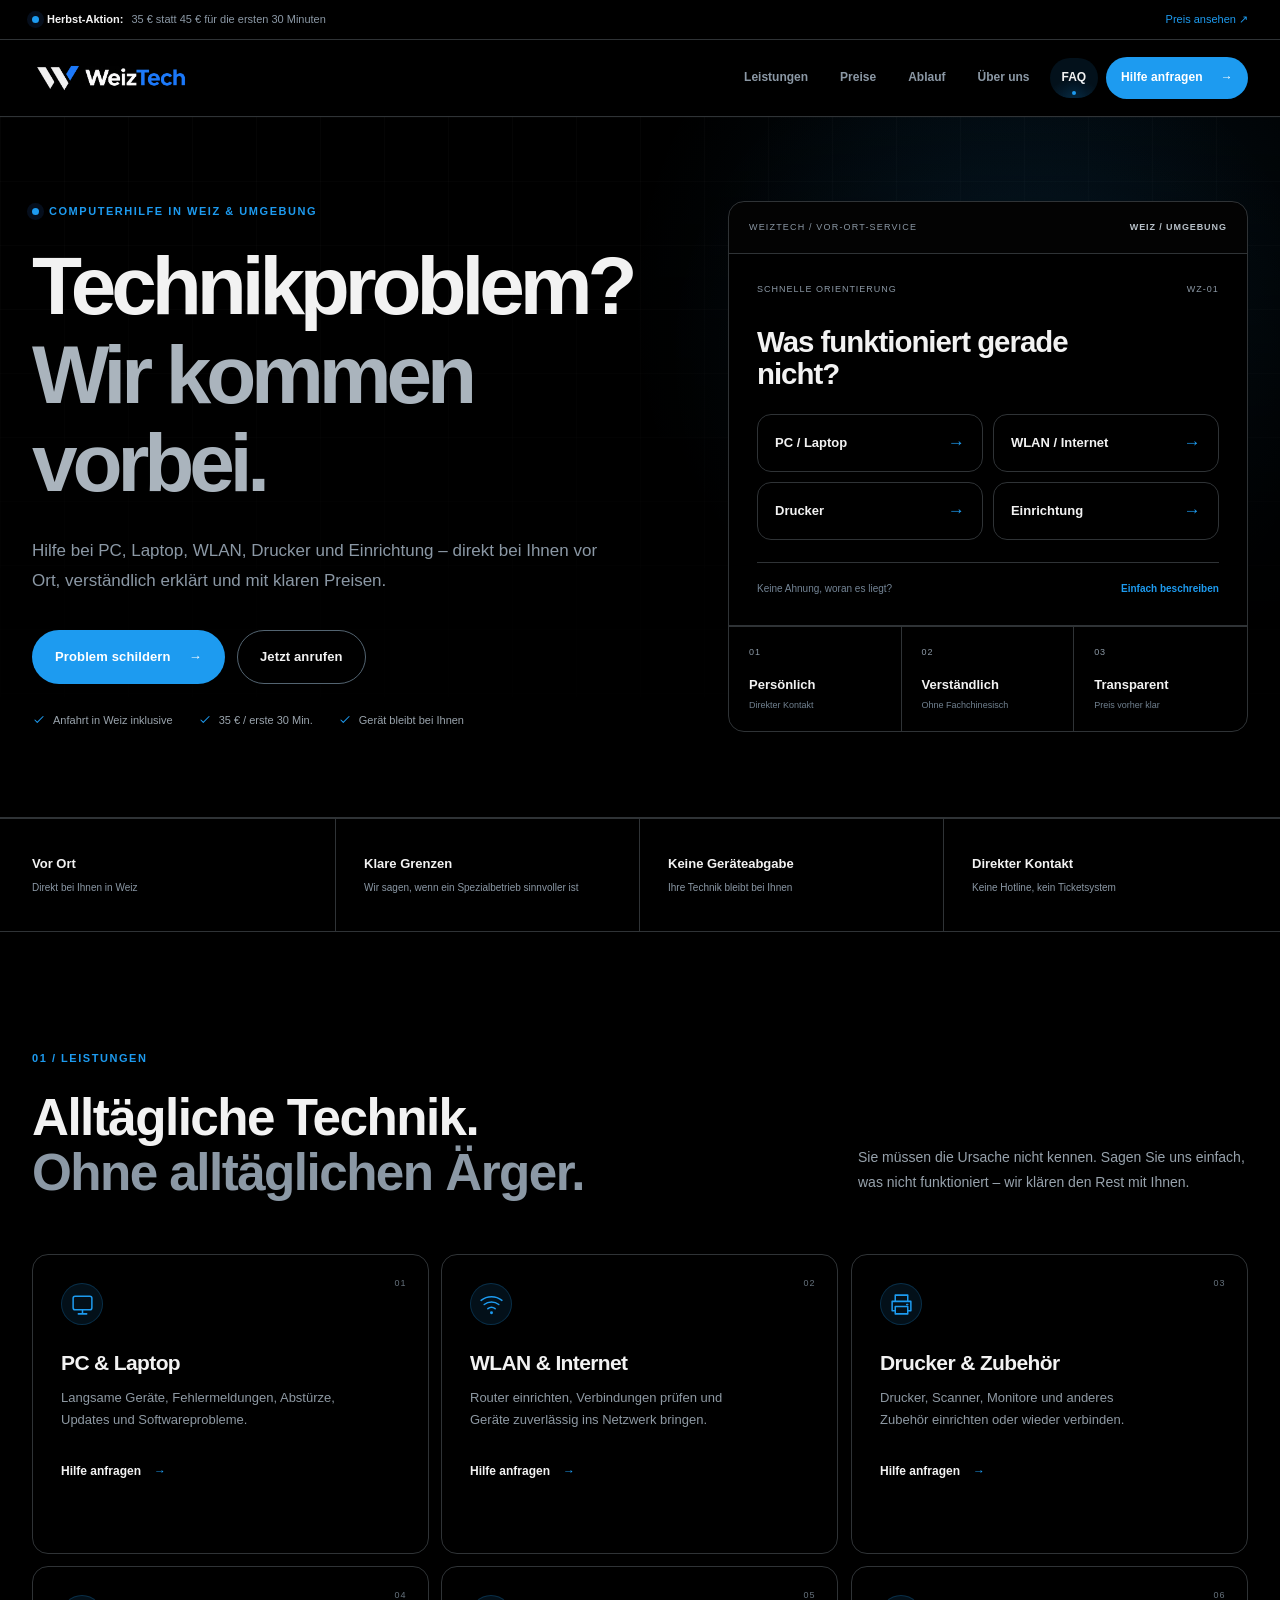
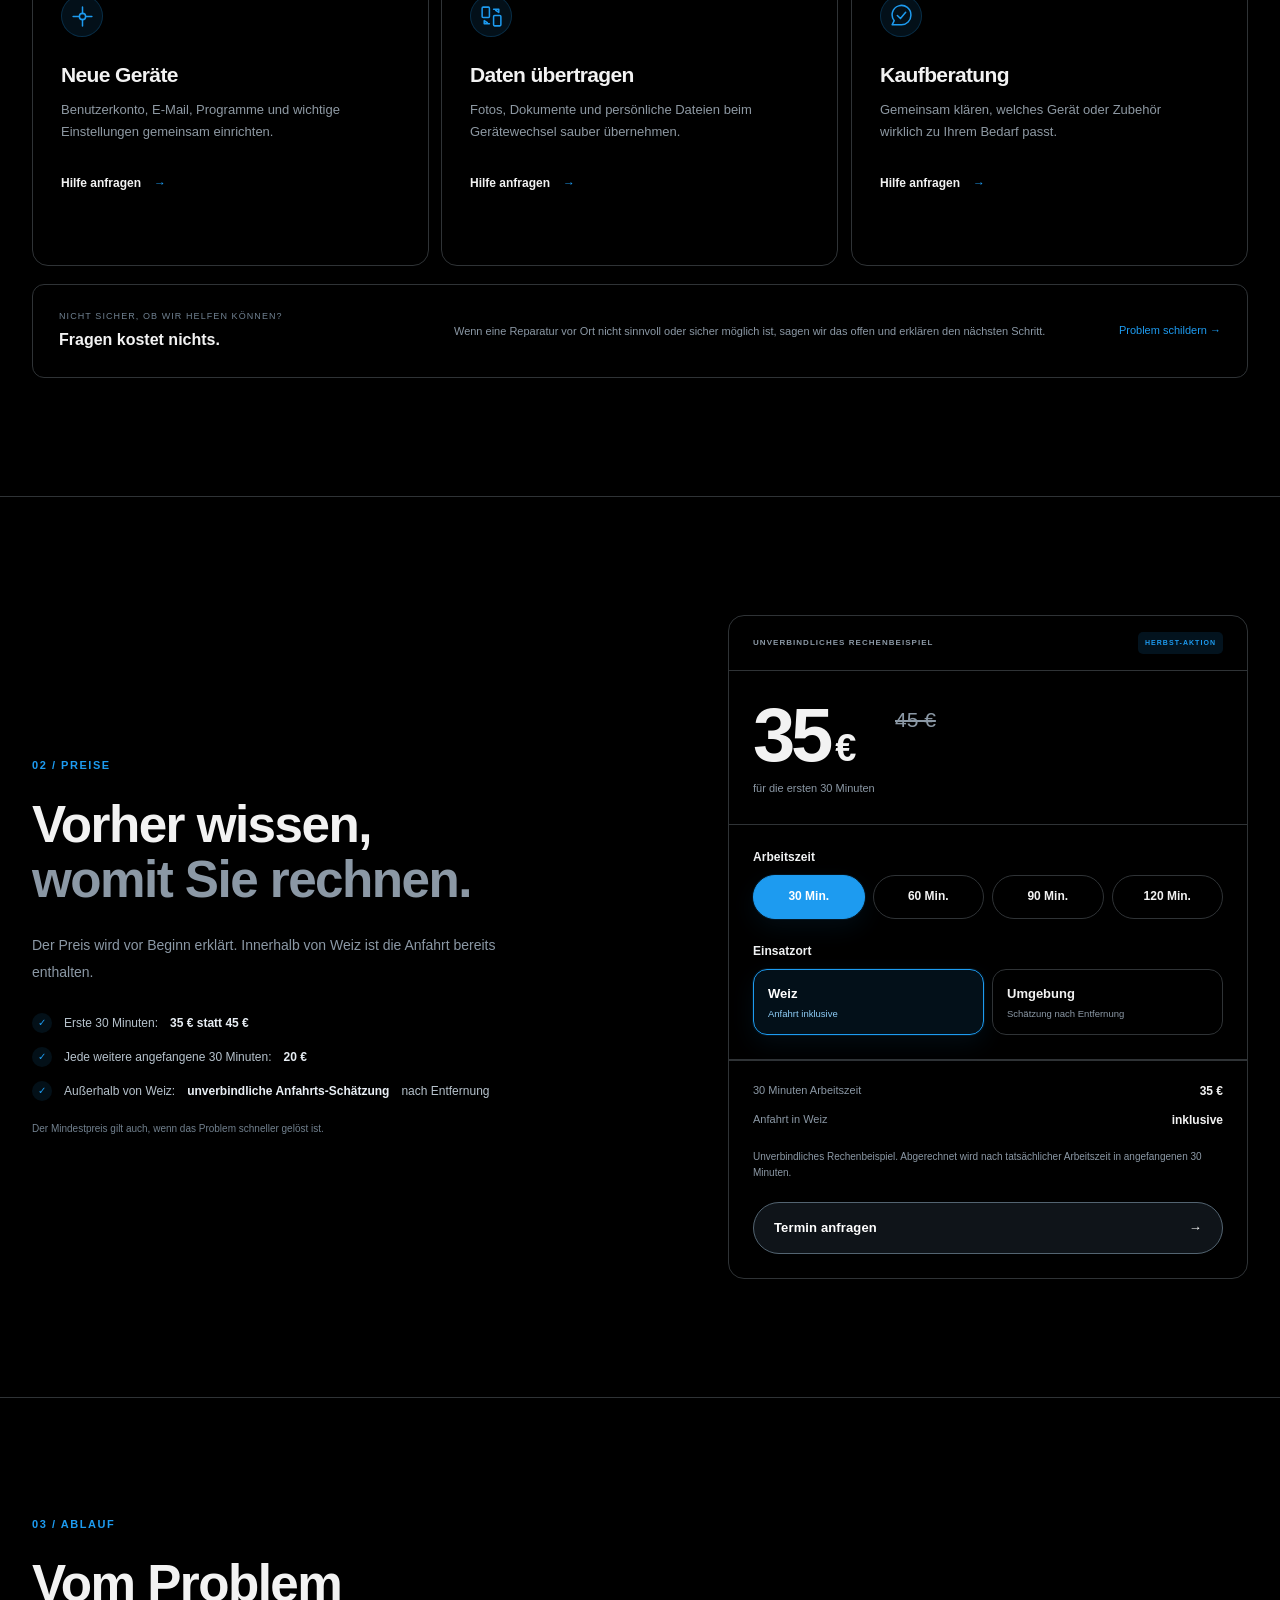
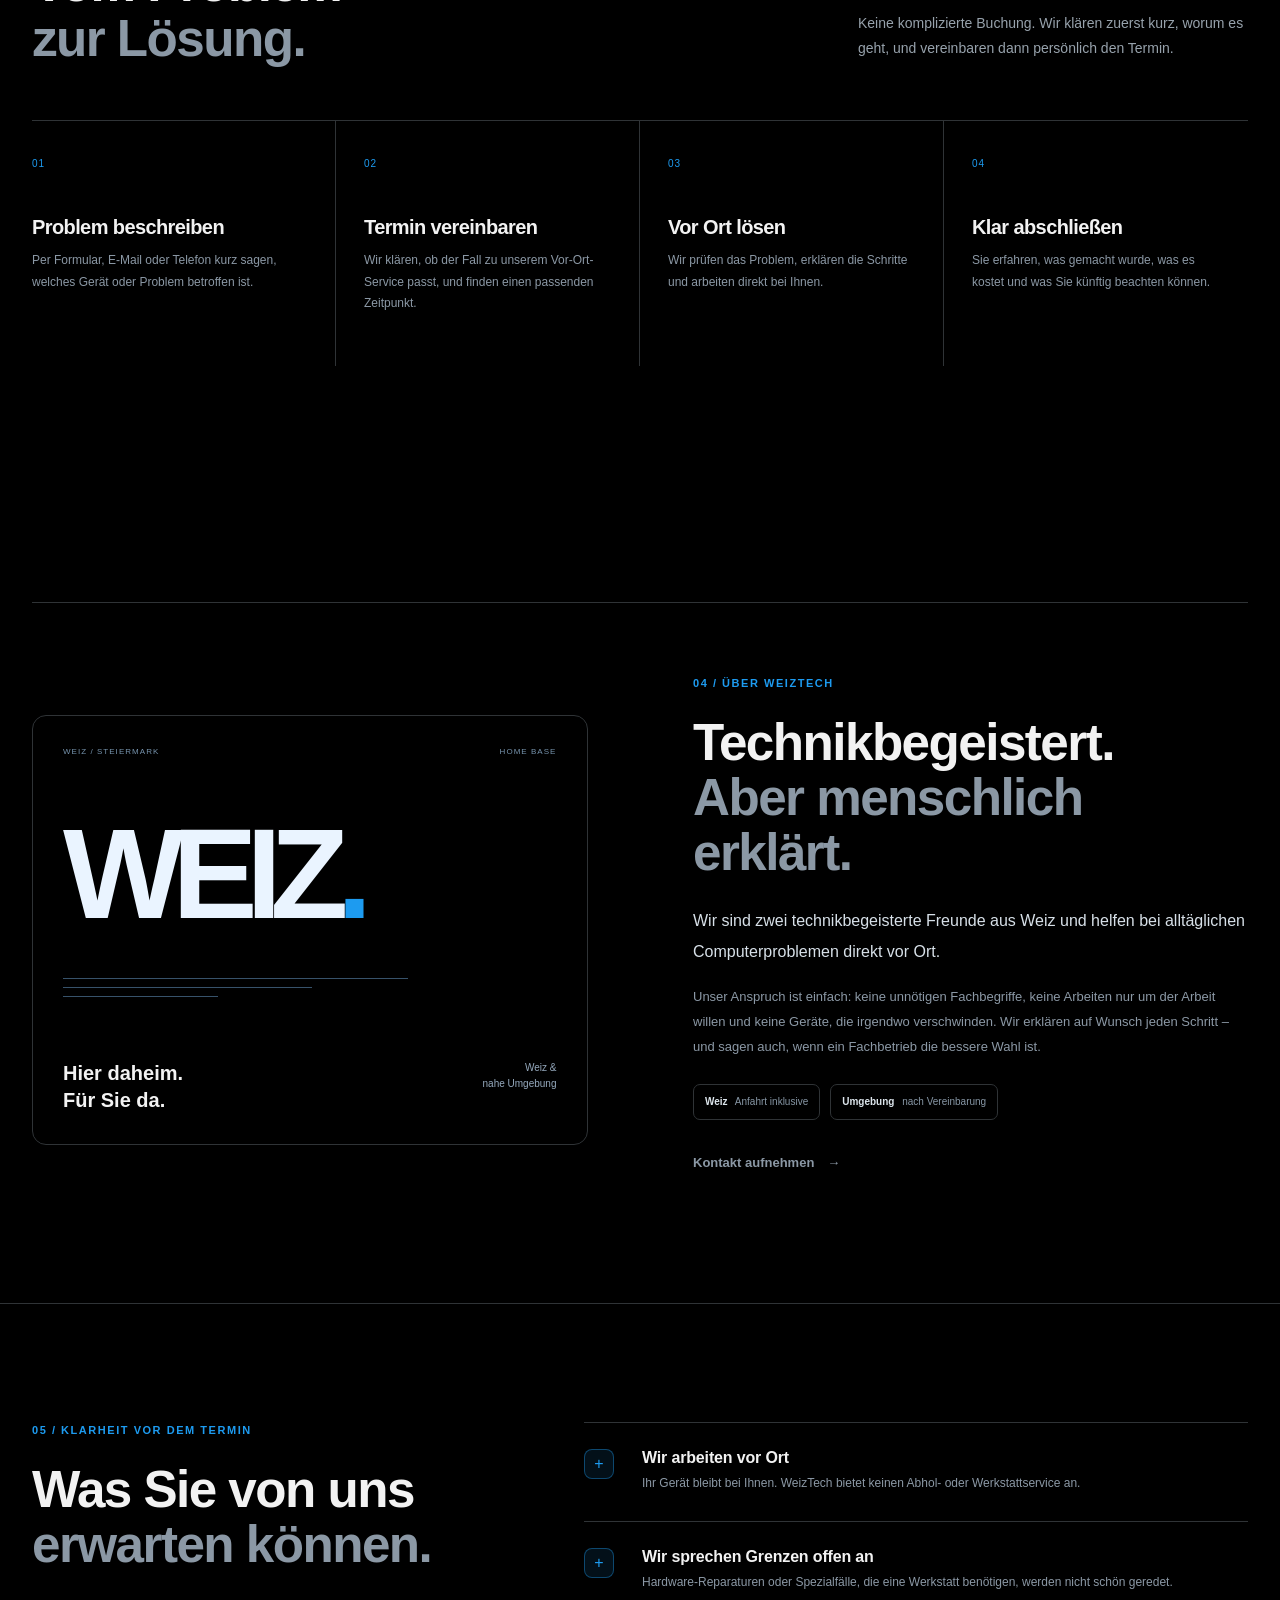
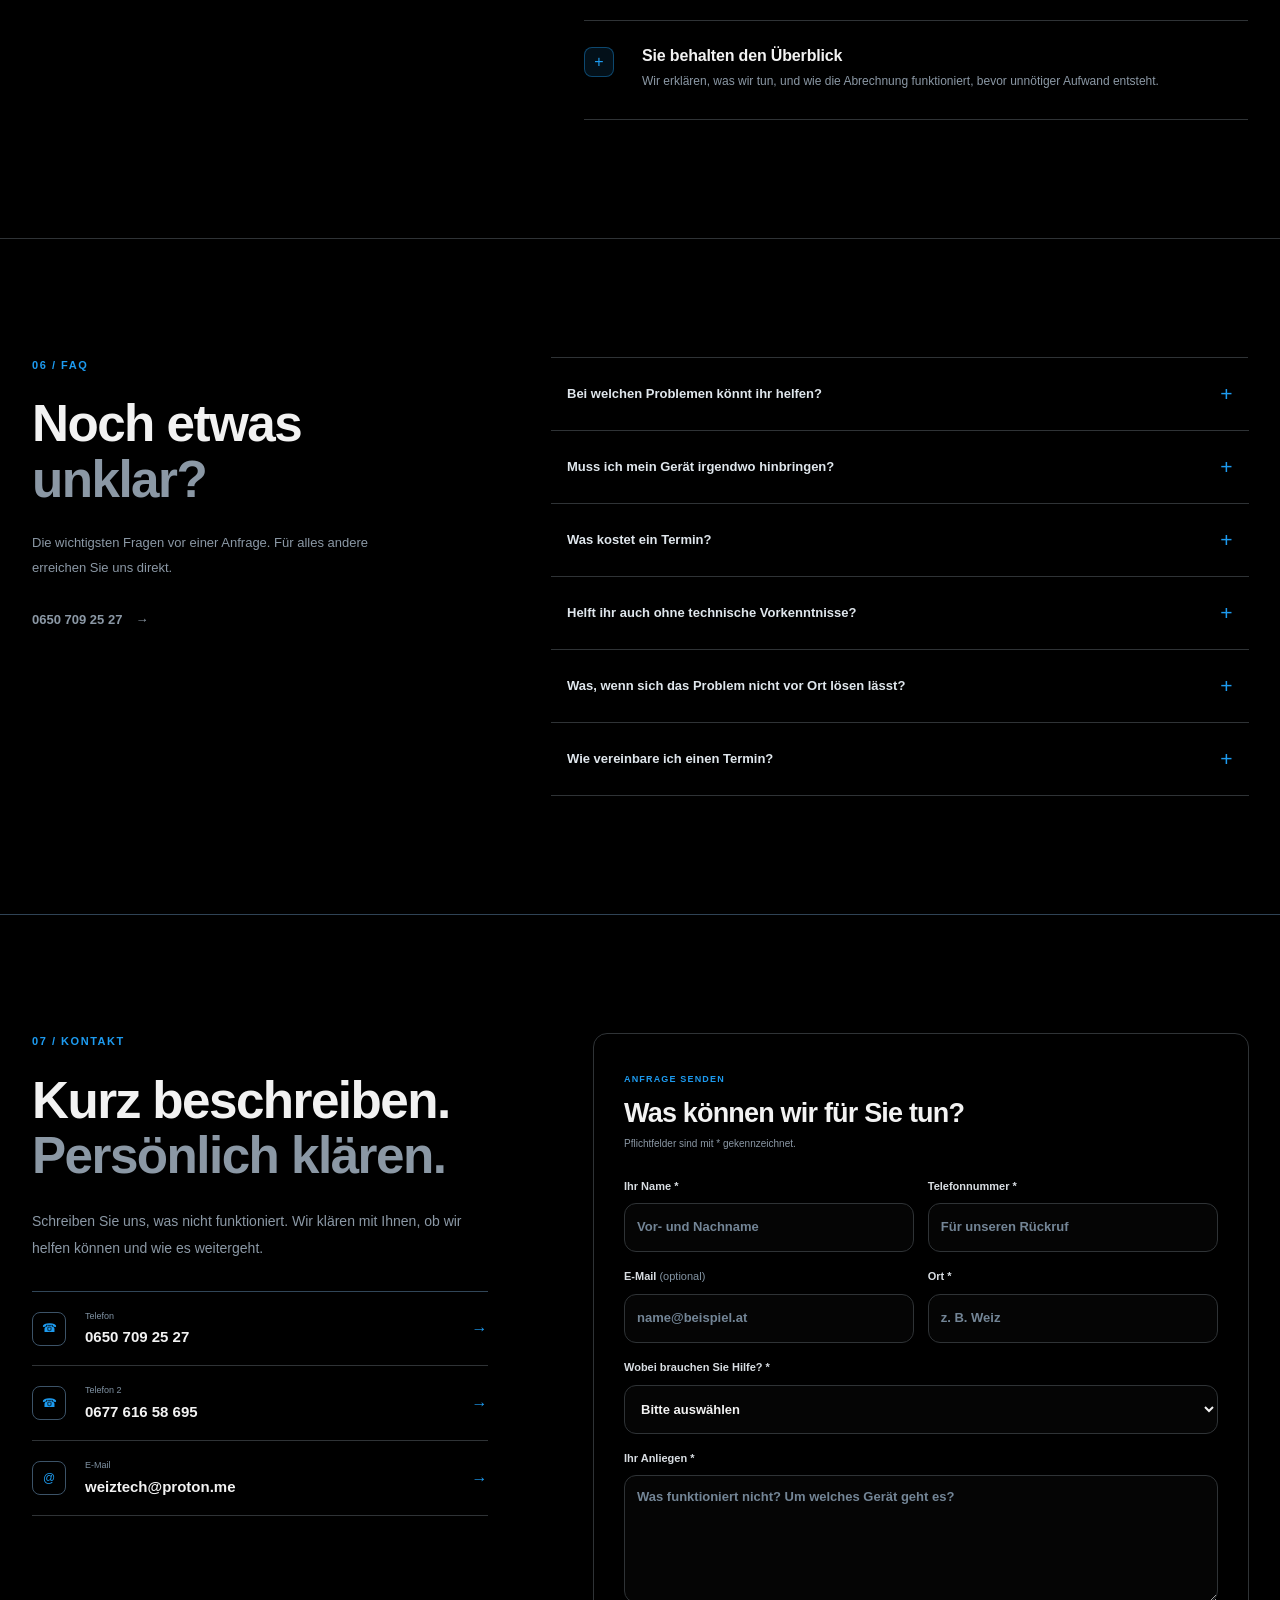
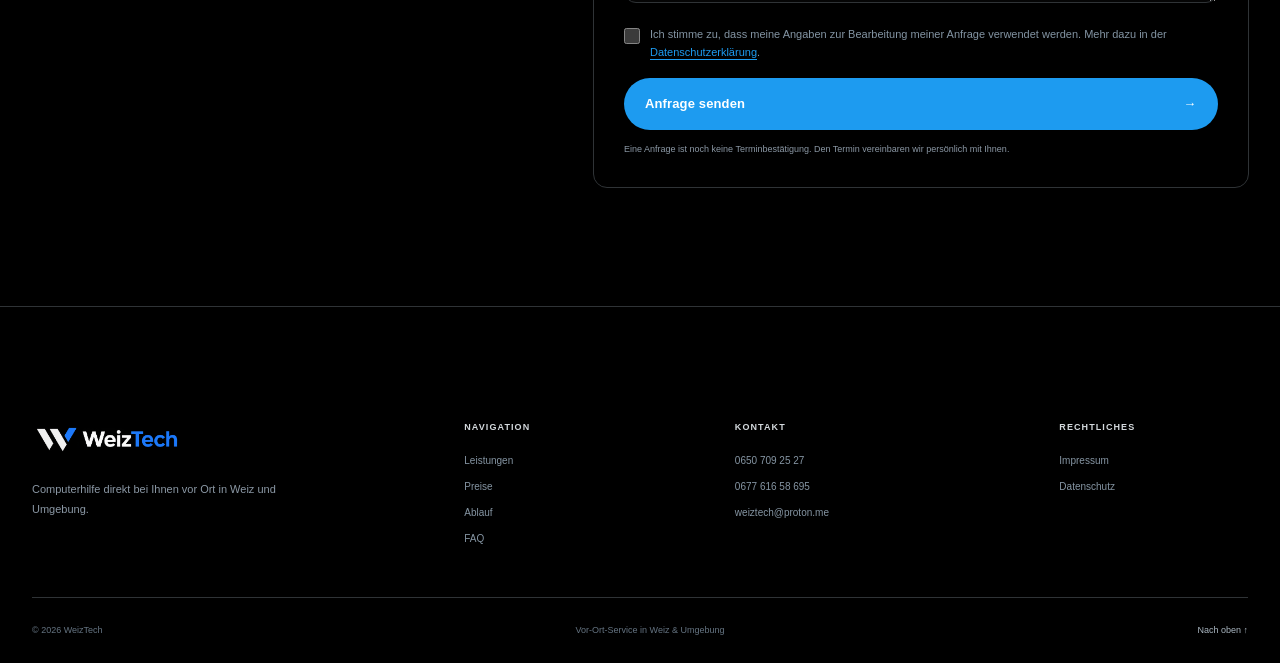
==== index.html @ 8f31cb8f "v3" ====
<!doctype html>
<html lang="de-AT">
<head>
  <meta charset="utf-8">
  <meta name="viewport" content="width=device-width, initial-scale=1, viewport-fit=cover">
  <meta name="theme-color" content="#000000">
  <meta name="color-scheme" content="dark">
  <meta name="description" content="WeizTech hilft bei PC-, Laptop-, WLAN- und Druckerproblemen direkt bei Ihnen vor Ort in Weiz und Umgebung. Klare Preise, verständliche Hilfe, persönlicher Kontakt.">
  <meta name="robots" content="index,follow,max-image-preview:large">
  <title>WeizTech – Computerhilfe & IT-Service vor Ort in Weiz</title>
  <link rel="canonical" href="https://weiztech.store/">
  <link rel="icon" href="assets/favicon-new.png" type="image/png">
  <meta property="og:type" content="website">
  <meta property="og:locale" content="de_AT">
  <meta property="og:site_name" content="WeizTech">
  <meta property="og:title" content="WeizTech – Computerhilfe vor Ort in Weiz">
  <meta property="og:description" content="PC, WLAN oder Drucker? Persönliche IT-Hilfe direkt bei Ihnen in Weiz und Umgebung – verständlich und transparent.">
  <meta property="og:url" content="https://weiztech.store/">
  <meta property="og:image" content="https://weiztech.store/assets/weiztech-logo-new.png">
  <meta name="twitter:card" content="summary_large_image">
  <meta name="twitter:title" content="WeizTech – Computerhilfe vor Ort in Weiz">
  <meta name="twitter:description" content="Persönliche Hilfe für PC, Laptop, WLAN und Drucker direkt bei Ihnen vor Ort.">
  <meta name="twitter:image" content="https://weiztech.store/assets/weiztech-logo-new.png">
  <link rel="stylesheet" href="styles.css?v=7.3">
  <script src="config.js?v=7.3" defer></script>
  <script src="script.js?v=7.3" defer></script>
  <script type="application/ld+json">
  {
    "@context": "https://schema.org",
    "@type": "LocalBusiness",
    "name": "WeizTech",
    "url": "https://weiztech.store/",
    "logo": "https://weiztech.store/assets/weiztech-logo-new.png",
    "image": "https://weiztech.store/assets/weiztech-logo-new.png",
    "telephone": "+436507092527",
    "email": "weiztech@proton.me",
    "priceRange": "€",
    "areaServed": "Weiz und nähere Umgebung",
    "description": "Persönliche Computerhilfe und IT-Service vor Ort in Weiz und Umgebung."
  }
  </script>
</head>
<body>
  <a class="skip-link" href="#main">Zum Inhalt springen</a>

  <div class="announcement" aria-label="Aktuelle Aktion">
    <div class="container announcement-inner">
      <p><span class="pulse-dot" aria-hidden="true"></span><strong>Herbst-Aktion:</strong> 35 € statt 45 € für die ersten 30 Minuten</p>
      <a href="#preise">Preis ansehen <span aria-hidden="true">↗</span></a>
    </div>
  </div>

  <header class="site-header" id="top">
    <div class="container header-inner">
      <a class="brand" href="#top" aria-label="WeizTech Startseite">
        <img src="assets/weiztech-logo-new.png" alt="WeizTech" width="1082" height="235">
      </a>

      <button class="menu-toggle" type="button" aria-controls="main-nav" aria-expanded="false" aria-label="Menü öffnen">
        <span></span><span></span>
      </button>

      <nav class="main-nav" id="main-nav" aria-label="Hauptnavigation">
        <a href="#leistungen">Leistungen</a>
        <a href="#preise">Preise</a>
        <a href="#ablauf">Ablauf</a>
        <a href="#ueber-uns">Über uns</a>
        <a href="#faq">FAQ</a>
        <a class="button button-small" href="#kontakt">Hilfe anfragen <span aria-hidden="true">→</span></a>
      </nav>
    </div>
    <div class="scroll-progress" aria-hidden="true"><span id="scroll-progress-bar"></span></div>
  </header>

  <main id="main">
    <section class="hero" aria-labelledby="hero-title">
      <div class="hero-grid-bg" aria-hidden="true"></div>
      <div class="container hero-grid">
        <div class="hero-copy">
          <p class="eyebrow"><span class="status-dot" aria-hidden="true"></span> Computerhilfe in Weiz & Umgebung</p>
          <h1 id="hero-title">Technikproblem?<br><span>Wir kommen vorbei.</span></h1>
          <p class="hero-lead">Hilfe bei PC, Laptop, WLAN, Drucker und Einrichtung – direkt bei Ihnen vor Ort, verständlich erklärt und mit klaren Preisen.</p>

          <div class="hero-actions">
            <a class="button" href="#kontakt">Problem schildern <span aria-hidden="true">→</span></a>
            <a class="button button-secondary" href="tel:+436507092527" aria-label="WeizTech anrufen unter 0650 709 25 27">Jetzt anrufen</a>
          </div>

          <div class="hero-meta" aria-label="Wichtige Informationen">
            <span><svg viewBox="0 0 24 24" aria-hidden="true"><path d="m5 12 4 4L19 6"/></svg>Anfahrt in Weiz inklusive</span>
            <span><svg viewBox="0 0 24 24" aria-hidden="true"><path d="m5 12 4 4L19 6"/></svg>35 € / erste 30 Min.</span>
            <span><svg viewBox="0 0 24 24" aria-hidden="true"><path d="m5 12 4 4L19 6"/></svg>Gerät bleibt bei Ihnen</span>
          </div>
        </div>

        <div class="hero-panel" aria-label="WeizTech Serviceübersicht">
          <div class="panel-head">
            <span>WEIZTECH / VOR-ORT-SERVICE</span>
            <span class="live-label">WEIZ / UMGEBUNG</span>
          </div>
          <div class="diagnostic-card">
            <div class="diagnostic-top">
              <span class="diagnostic-label">Schnelle Orientierung</span>
              <span class="diagnostic-code">WZ-01</span>
            </div>
            <h2>Was funktioniert gerade nicht?</h2>
            <div class="problem-grid">
              <a href="#kontakt" data-topic="PC oder Laptop"><span>PC / Laptop</span><b>→</b></a>
              <a href="#kontakt" data-topic="WLAN oder Internet"><span>WLAN / Internet</span><b>→</b></a>
              <a href="#kontakt" data-topic="Drucker oder Zubehör"><span>Drucker</span><b>→</b></a>
              <a href="#kontakt" data-topic="Einrichtung"><span>Einrichtung</span><b>→</b></a>
            </div>
            <div class="diagnostic-footer">
              <span>Keine Ahnung, woran es liegt?</span>
              <a href="#kontakt">Einfach beschreiben</a>
            </div>
          </div>
          <div class="panel-stats">
            <div><span>01</span><strong>Persönlich</strong><small>Direkter Kontakt</small></div>
            <div><span>02</span><strong>Verständlich</strong><small>Ohne Fachchinesisch</small></div>
            <div><span>03</span><strong>Transparent</strong><small>Preis vorher klar</small></div>
          </div>
        </div>
      </div>
    </section>

    <section class="trust-strip" aria-label="Vorteile von WeizTech">
      <div class="container trust-grid">
        <div><strong>Vor Ort</strong><span>Direkt bei Ihnen in Weiz</span></div>
        <div><strong>Klare Grenzen</strong><span>Wir sagen, wenn ein Spezialbetrieb sinnvoller ist</span></div>
        <div><strong>Keine Geräteabgabe</strong><span>Ihre Technik bleibt bei Ihnen</span></div>
        <div><strong>Direkter Kontakt</strong><span>Keine Hotline, kein Ticketsystem</span></div>
      </div>
    </section>

    <section class="section services-section" id="leistungen" aria-labelledby="services-title">
      <div class="container">
        <div class="section-heading">
          <div>
            <p class="eyebrow">01 / Leistungen</p>
            <h2 id="services-title">Alltägliche Technik.<br><span>Ohne alltäglichen Ärger.</span></h2>
          </div>
          <p>Sie müssen die Ursache nicht kennen. Sagen Sie uns einfach, was nicht funktioniert – wir klären den Rest mit Ihnen.</p>
        </div>

        <div class="services-grid">
          <article class="service-card">
            <span class="service-index">01</span>
            <div class="service-icon" aria-hidden="true"><svg viewBox="0 0 24 24"><rect x="3" y="4" width="18" height="13" rx="2"/><path d="M8 21h8m-4-4v4"/></svg></div>
            <h3>PC & Laptop</h3>
            <p>Langsame Geräte, Fehlermeldungen, Abstürze, Updates und Softwareprobleme.</p>
            <a href="#kontakt" data-topic="PC oder Laptop">Hilfe anfragen <span aria-hidden="true">→</span></a>
          </article>

          <article class="service-card">
            <span class="service-index">02</span>
            <div class="service-icon" aria-hidden="true"><svg viewBox="0 0 24 24"><path d="M2 8a16 16 0 0 1 20 0M5 12a11 11 0 0 1 14 0M8.5 16a5.5 5.5 0 0 1 7 0"/><circle cx="12" cy="20" r=".7"/></svg></div>
            <h3>WLAN & Internet</h3>
            <p>Router einrichten, Verbindungen prüfen und Geräte zuverlässig ins Netzwerk bringen.</p>
            <a href="#kontakt" data-topic="WLAN oder Internet">Hilfe anfragen <span aria-hidden="true">→</span></a>
          </article>

          <article class="service-card">
            <span class="service-index">03</span>
            <div class="service-icon" aria-hidden="true"><svg viewBox="0 0 24 24"><path d="M6 9V3h12v6M6 18H3V9h18v9h-3"/><path d="M6 14h12v7H6zM17 12h1"/></svg></div>
            <h3>Drucker & Zubehör</h3>
            <p>Drucker, Scanner, Monitore und anderes Zubehör einrichten oder wieder verbinden.</p>
            <a href="#kontakt" data-topic="Drucker oder Zubehör">Hilfe anfragen <span aria-hidden="true">→</span></a>
          </article>

          <article class="service-card">
            <span class="service-index">04</span>
            <div class="service-icon" aria-hidden="true"><svg viewBox="0 0 24 24"><path d="M12 3v6m0 6v6M3 12h6m6 0h6"/><circle cx="12" cy="12" r="3"/></svg></div>
            <h3>Neue Geräte</h3>
            <p>Benutzerkonto, E-Mail, Programme und wichtige Einstellungen gemeinsam einrichten.</p>
            <a href="#kontakt" data-topic="Einrichtung">Hilfe anfragen <span aria-hidden="true">→</span></a>
          </article>

          <article class="service-card">
            <span class="service-index">05</span>
            <div class="service-icon" aria-hidden="true"><svg viewBox="0 0 24 24"><rect x="3" y="3" width="7" height="10" rx="1"/><rect x="14" y="11" width="7" height="10" rx="1"/><path d="M14 5h5v3m-3-2 3 2M10 19H5v-3m3 2-3-2"/></svg></div>
            <h3>Daten übertragen</h3>
            <p>Fotos, Dokumente und persönliche Dateien beim Gerätewechsel sauber übernehmen.</p>
            <a href="#kontakt" data-topic="Datenübertragung">Hilfe anfragen <span aria-hidden="true">→</span></a>
          </article>

          <article class="service-card">
            <span class="service-index">06</span>
            <div class="service-icon" aria-hidden="true"><svg viewBox="0 0 24 24"><path d="M21 11a9 9 0 0 1-9 9H3l2-4a9 9 0 1 1 16-5Z"/><path d="m8 11 3 3 5-6"/></svg></div>
            <h3>Kaufberatung</h3>
            <p>Gemeinsam klären, welches Gerät oder Zubehör wirklich zu Ihrem Bedarf passt.</p>
            <a href="#kontakt" data-topic="Kaufberatung">Hilfe anfragen <span aria-hidden="true">→</span></a>
          </article>
        </div>

        <div class="scope-banner">
          <div>
            <span class="scope-kicker">Nicht sicher, ob wir helfen können?</span>
            <strong>Fragen kostet nichts.</strong>
          </div>
          <p>Wenn eine Reparatur vor Ort nicht sinnvoll oder sicher möglich ist, sagen wir das offen und erklären den nächsten Schritt.</p>
          <a href="#kontakt">Problem schildern <span aria-hidden="true">→</span></a>
        </div>
      </div>
    </section>

    <section class="section pricing-section" id="preise" aria-labelledby="pricing-title">
      <div class="container pricing-grid">
        <div class="pricing-copy">
          <p class="eyebrow">02 / Preise</p>
          <h2 id="pricing-title">Vorher wissen,<br><span>womit Sie rechnen.</span></h2>
          <p>Der Preis wird vor Beginn erklärt. Innerhalb von Weiz ist die Anfahrt bereits enthalten.</p>
          <ul class="check-list">
            <li><span>✓</span> Erste 30 Minuten: <strong>35 € statt 45 €</strong></li>
            <li><span>✓</span> Jede weitere angefangene 30 Minuten: <strong>20 €</strong></li>
            <li><span>✓</span> Außerhalb von Weiz: <strong>unverbindliche Anfahrts-Schätzung</strong> nach Entfernung</li>
          </ul>
          <p class="pricing-fineprint">Der Mindestpreis gilt auch, wenn das Problem schneller gelöst ist.</p>
        </div>

        <div class="price-calculator" aria-label="Preisrechner">
          <div class="price-card-head">
            <span>UNVERBINDLICHES RECHENBEISPIEL</span>
            <span class="offer-badge">HERBST-AKTION</span>
          </div>
          <div class="price-display">
            <span class="price-old">45 €</span>
            <strong><span class="price-prefix" id="price-prefix" hidden>ca.</span><span id="price-total">35</span><span class="currency"> €</span></strong>
            <p id="price-duration">für die ersten 30 Minuten</p>
          </div>
          <div class="calculator-controls">
            <p class="control-label" id="duration-label">Arbeitszeit</p>
            <div class="duration-options" role="group" aria-labelledby="duration-label">
              <button type="button" data-duration="30" aria-pressed="true">30 Min.</button>
              <button type="button" data-duration="60" aria-pressed="false">60 Min.</button>
              <button type="button" data-duration="90" aria-pressed="false">90 Min.</button>
              <button type="button" data-duration="120" aria-pressed="false">120 Min.</button>
            </div>
            <p class="control-label area-label" id="area-label">Einsatzort</p>
            <div class="area-options" role="group" aria-labelledby="area-label">
              <button type="button" class="area-option" data-area="weiz" aria-pressed="true">
                <span>Weiz</span><small>Anfahrt inklusive</small>
              </button>
              <button type="button" class="area-option" data-area="outside" aria-pressed="false">
                <span>Umgebung</span><small>Schätzung nach Entfernung</small>
              </button>
            </div>
            <input type="hidden" id="service-area" value="weiz">
            <div class="distance-control" id="distance-control" hidden>
              <label for="travel-distance">Entfernung ab Weiz <span>(ca. einfache Strecke)</span></label>
              <div class="distance-input-wrap">
                <input id="travel-distance" type="number" min="1" max="100" step="1" inputmode="numeric" value="10" aria-describedby="distance-help">
                <span>km</span>
              </div>
              <small id="distance-help">Die Anfahrt wird nur geschätzt. Der tatsächliche Preis wird vor dem Termin bestätigt.</small>
            </div>
          </div>
          <div class="estimate-summary" aria-live="polite" aria-atomic="true">
            <span id="estimate-description">30 Minuten Arbeitszeit</span><strong id="estimate-total">35 €</strong>
            <span id="travel-description">Anfahrt in Weiz</span><strong id="travel-total">inklusive</strong>
            <span id="grand-description" hidden>Geschätzter Gesamtpreis</span><strong id="grand-total" hidden>35 €</strong>
          </div>
          <p class="estimate-note" id="estimate-note">Unverbindliches Rechenbeispiel. Abgerechnet wird nach tatsächlicher Arbeitszeit in angefangenen 30 Minuten.</p>
          <a class="button button-dark" href="#kontakt" id="estimate-cta">Termin anfragen <span aria-hidden="true">→</span></a>
        </div>
      </div>
    </section>

    <section class="section process-section" id="ablauf" aria-labelledby="process-title">
      <div class="container">
        <div class="section-heading compact-heading">
          <div>
            <p class="eyebrow">03 / Ablauf</p>
            <h2 id="process-title">Vom Problem<br><span>zur Lösung.</span></h2>
          </div>
          <p>Keine komplizierte Buchung. Wir klären zuerst kurz, worum es geht, und vereinbaren dann persönlich den Termin.</p>
        </div>
        <div class="steps-grid">
          <article><span>01</span><h3>Problem beschreiben</h3><p>Per Formular, E-Mail oder Telefon kurz sagen, welches Gerät oder Problem betroffen ist.</p></article>
          <article><span>02</span><h3>Termin vereinbaren</h3><p>Wir klären, ob der Fall zu unserem Vor-Ort-Service passt, und finden einen passenden Zeitpunkt.</p></article>
          <article><span>03</span><h3>Vor Ort lösen</h3><p>Wir prüfen das Problem, erklären die Schritte und arbeiten direkt bei Ihnen.</p></article>
          <article><span>04</span><h3>Klar abschließen</h3><p>Sie erfahren, was gemacht wurde, was es kostet und was Sie künftig beachten können.</p></article>
        </div>
      </div>
    </section>

    <section class="section about-section" id="ueber-uns" aria-labelledby="about-title">
      <div class="container about-grid">
        <div class="local-card" aria-hidden="true">
          <div class="local-card-top"><span>WEIZ / STEIERMARK</span><span>HOME BASE</span></div>
          <div class="local-word">WEIZ<span>.</span></div>
          <div class="local-lines"><i></i><i></i><i></i></div>
          <div class="local-card-bottom"><strong>Hier daheim.<br>Für Sie da.</strong><span>Weiz &<br>nahe Umgebung</span></div>
        </div>
        <div class="about-copy">
          <p class="eyebrow">04 / Über WeizTech</p>
          <h2 id="about-title">Technikbegeistert.<br><span>Aber menschlich erklärt.</span></h2>
          <p class="about-intro">Wir sind zwei technikbegeisterte Freunde aus Weiz und helfen bei alltäglichen Computerproblemen direkt vor Ort.</p>
          <p>Unser Anspruch ist einfach: keine unnötigen Fachbegriffe, keine Arbeiten nur um der Arbeit willen und keine Geräte, die irgendwo verschwinden. Wir erklären auf Wunsch jeden Schritt – und sagen auch, wenn ein Fachbetrieb die bessere Wahl ist.</p>
          <div class="about-points">
            <span><b>Weiz</b> Anfahrt inklusive</span>
            <span><b>Umgebung</b> nach Vereinbarung</span>
          </div>
          <a class="text-link" href="#kontakt">Kontakt aufnehmen <span aria-hidden="true">→</span></a>
        </div>
      </div>
    </section>

    <section class="section boundaries-section" aria-labelledby="boundaries-title">
      <div class="container boundaries-grid">
        <div>
          <p class="eyebrow">05 / Klarheit vor dem Termin</p>
          <h2 id="boundaries-title">Was Sie von uns<br><span>erwarten können.</span></h2>
        </div>
        <div class="boundary-list">
          <article><span>+</span><div><h3>Wir arbeiten vor Ort</h3><p>Ihr Gerät bleibt bei Ihnen. WeizTech bietet keinen Abhol- oder Werkstattservice an.</p></div></article>
          <article><span>+</span><div><h3>Wir sprechen Grenzen offen an</h3><p>Hardware-Reparaturen oder Spezialfälle, die eine Werkstatt benötigen, werden nicht schön geredet.</p></div></article>
          <article><span>+</span><div><h3>Sie behalten den Überblick</h3><p>Wir erklären, was wir tun, und wie die Abrechnung funktioniert, bevor unnötiger Aufwand entsteht.</p></div></article>
        </div>
      </div>
    </section>

    <section class="section faq-section" id="faq" aria-labelledby="faq-title">
      <div class="container faq-grid">
        <div class="faq-intro">
          <p class="eyebrow">06 / FAQ</p>
          <h2 id="faq-title">Noch etwas<br><span>unklar?</span></h2>
          <p>Die wichtigsten Fragen vor einer Anfrage. Für alles andere erreichen Sie uns direkt.</p>
          <a class="text-link" href="tel:+436507092527">0650 709 25 27 <span aria-hidden="true">→</span></a>
        </div>
        <div class="accordion">
          <details>
            <summary>Bei welchen Problemen könnt ihr helfen?</summary>
            <p>Wir unterstützen bei alltäglichen Problemen mit PC, Laptop, WLAN, Drucker und Zubehör. Dazu kommen Geräteeinrichtung, Datenübertragung und Kaufberatung. Wenn eine Reparatur einen Spezialbetrieb erfordert, sprechen wir das offen an.</p>
          </details>
          <details>
            <summary>Muss ich mein Gerät irgendwo hinbringen?</summary>
            <p>Nein. Wir kommen zu Ihnen und arbeiten direkt vor Ort. Ihre Geräte werden weder abgeholt noch mitgenommen.</p>
          </details>
          <details>
            <summary>Was kostet ein Termin?</summary>
            <p>Während der Herbst-Aktion kosten die ersten 30 Minuten 35 € statt 45 €, inklusive Anfahrt innerhalb von Weiz. Jede weitere angefangene halbe Stunde kostet 20 €. Außerhalb von Weiz zeigt der Rechner eine unverbindliche Anfahrts-Schätzung nach Entfernung. Den tatsächlichen Preis bestätigen wir vorab.</p>
          </details>
          <details>
            <summary>Helft ihr auch ohne technische Vorkenntnisse?</summary>
            <p>Ja. Wir nehmen uns Zeit und erklären verständlich. Auch grundlegende Fragen zu Computer, E-Mail, Internet und Drucker sind bei uns richtig.</p>
          </details>
          <details>
            <summary>Was, wenn sich das Problem nicht vor Ort lösen lässt?</summary>
            <p>Wir erklären, was möglich ist und welcher nächste Schritt sinnvoll wäre – zum Beispiel eine Werkstatt, der Hersteller oder ein spezialisierter Fachbetrieb.</p>
          </details>
          <details>
            <summary>Wie vereinbare ich einen Termin?</summary>
            <p>Senden Sie eine Anfrage oder rufen Sie an. Wir melden uns bzw. klären das Anliegen persönlich und vereinbaren anschließend den Termin.</p>
          </details>
        </div>
      </div>
    </section>

    <section class="section contact-section" id="kontakt" aria-labelledby="contact-title">
      <div class="container contact-grid">
        <div class="contact-copy">
          <p class="eyebrow">07 / Kontakt</p>
          <h2 id="contact-title">Kurz beschreiben.<br><span>Persönlich klären.</span></h2>
          <p>Schreiben Sie uns, was nicht funktioniert. Wir klären mit Ihnen, ob wir helfen können und wie es weitergeht.</p>

          <div class="contact-options">
            <a href="tel:+436507092527" id="phone-link-1">
              <span class="contact-icon" aria-hidden="true">☎</span>
              <span><small>Telefon</small><strong id="phone-display-1">0650 709 25 27</strong></span>
              <b aria-hidden="true">→</b>
            </a>
            <a href="tel:+4367761658695" id="phone-link-2">
              <span class="contact-icon" aria-hidden="true">☎</span>
              <span><small>Telefon 2</small><strong id="phone-display-2">0677 616 58 695</strong></span>
              <b aria-hidden="true">→</b>
            </a>
            <a href="mailto:weiztech@proton.me" id="email-link">
              <span class="contact-icon" aria-hidden="true">@</span>
              <span><small>E-Mail</small><strong id="email-display">weiztech@proton.me</strong></span>
              <b aria-hidden="true">→</b>
            </a>
          </div>
        </div>

        <form class="contact-form" id="contact-form">
          <div class="form-heading">
            <span>Anfrage senden</span>
            <h3>Was können wir für Sie tun?</h3>
            <p>Pflichtfelder sind mit * gekennzeichnet.</p>
          </div>

          <div class="form-honeypot" aria-hidden="true">
            <label>Website<input type="text" name="website" tabindex="-1" autocomplete="off"></label>
          </div>

          <div class="form-row">
            <label for="name">Ihr Name *
              <input id="name" name="name" autocomplete="name" maxlength="120" required placeholder="Vor- und Nachname">
            </label>
            <label for="phone">Telefonnummer *
              <input id="phone" name="phone" type="tel" autocomplete="tel" inputmode="tel" maxlength="50" required placeholder="Für unseren Rückruf">
            </label>
          </div>

          <div class="form-row">
            <label for="email">E-Mail <span>(optional)</span>
              <input id="email" name="email" type="email" autocomplete="email" maxlength="254" placeholder="name@beispiel.at">
            </label>
            <label for="location">Ort *
              <input id="location" name="location" autocomplete="address-level2" maxlength="120" required placeholder="z. B. Weiz">
            </label>
          </div>

          <label for="topic">Wobei brauchen Sie Hilfe? *
            <select id="topic" name="topic" required>
              <option value="">Bitte auswählen</option>
              <option>PC oder Laptop</option>
              <option>WLAN oder Internet</option>
              <option>Drucker oder Zubehör</option>
              <option>Einrichtung</option>
              <option>Datenübertragung</option>
              <option>Kaufberatung</option>
              <option>Anderes</option>
            </select>
          </label>

          <label for="message">Ihr Anliegen *
            <textarea id="message" name="message" rows="5" maxlength="3000" required placeholder="Was funktioniert nicht? Um welches Gerät geht es?"></textarea>
          </label>

          <label class="checkbox-label">
            <input type="checkbox" name="consent" required>
            <span>Ich stimme zu, dass meine Angaben zur Bearbeitung meiner Anfrage verwendet werden. Mehr dazu in der <a href="datenschutz.html">Datenschutzerklärung</a>.</span>
          </label>

          <button class="button full" type="submit">Anfrage senden <span aria-hidden="true">→</span></button>
          <p class="form-hint" id="form-hint">Eine Anfrage ist noch keine Terminbestätigung. Den Termin vereinbaren wir persönlich mit Ihnen.</p>
          <p class="form-status" id="form-status" role="status" aria-live="polite" tabindex="-1"></p>
          <a class="text-link" id="email-fallback" hidden href="mailto:weiztech@proton.me">Anfrage stattdessen per E-Mail öffnen <span aria-hidden="true">→</span></a>
          <noscript><p class="noscript-note">Das Formular benötigt JavaScript. Bitte rufen Sie uns an oder schreiben Sie an <a href="mailto:weiztech@proton.me">weiztech@proton.me</a>.</p></noscript>
        </form>
      </div>
    </section>
  </main>

  <footer class="site-footer">
    <div class="container footer-top">
      <div class="footer-brand">
        <a class="brand" href="#top"><img src="assets/weiztech-logo-new.png" alt="WeizTech" width="1082" height="235" loading="lazy"></a>
        <p>Computerhilfe direkt bei Ihnen vor Ort in Weiz und Umgebung.</p>
      </div>
      <div><h3>Navigation</h3><a href="#leistungen">Leistungen</a><a href="#preise">Preise</a><a href="#ablauf">Ablauf</a><a href="#faq">FAQ</a></div>
      <div><h3>Kontakt</h3><a href="tel:+436507092527">0650 709 25 27</a><a href="tel:+4367761658695">0677 616 58 695</a><a href="mailto:weiztech@proton.me">weiztech@proton.me</a></div>
      <div><h3>Rechtliches</h3><a href="impressum.html">Impressum</a><a href="datenschutz.html">Datenschutz</a></div>
    </div>
    <div class="container footer-bottom">
      <span>© <span id="year">2026</span> WeizTech</span>
      <span>Vor-Ort-Service in Weiz & Umgebung</span>
      <a href="#top">Nach oben ↑</a>
    </div>
  </footer>

  <div class="mobile-cta" aria-label="Schnellkontakt">
    <a href="tel:+436507092527">Anrufen</a>
    <a href="#kontakt">Hilfe anfragen <span aria-hidden="true">→</span></a>
  </div>
</body>
</html>
---- styles.css ----
:root {
  color-scheme: dark;
  --bg: #0b1016;
  --bg-soft: #0f151d;
  --surface: #121a23;
  --surface-2: #17212c;
  --surface-3: #1d2a37;
  --line: #263545;
  --line-soft: rgba(255,255,255,.08);
  --text: #f7f9fb;
  --muted: #9daab7;
  --muted-2: #71808e;
  --blue: #2f82ff;
  --blue-light: #9bc5ff;
  --blue-soft: rgba(47,130,255,.13);
  --blue-border: rgba(90,158,255,.35);
  --success: #94ddb3;
  --danger: #ffc0ae;
  --ink: #07111d;
  --max: 1180px;
  --radius: 16px;
  --radius-sm: 10px;
  --shadow: 0 30px 80px rgba(0,0,0,.28);
}

* { box-sizing: border-box; }
html { scroll-behavior: smooth; scroll-padding-top: 102px; }
body {
  margin: 0;
  min-width: 320px;
  background: var(--bg);
  color: var(--text);
  font-family: Inter, ui-sans-serif, -apple-system, BlinkMacSystemFont, "Segoe UI", sans-serif;
  font-size: 16px;
  line-height: 1.6;
  -webkit-font-smoothing: antialiased;
  text-rendering: optimizeLegibility;
}
body.menu-open { overflow: hidden; }
button, input, select, textarea { font: inherit; }
a { color: inherit; text-decoration: none; }
img { display: block; max-width: 100%; height: auto; }
button, a, input, select, textarea, summary { -webkit-tap-highlight-color: transparent; }
button { cursor: pointer; }
h1, h2, h3, p { margin: 0; }
h1, h2, h3 { line-height: 1.08; letter-spacing: -.03em; }
p { color: var(--muted); }
svg { display: block; }
::selection { background: var(--blue); color: white; }
[hidden] { display: none !important; }

:focus-visible { outline: 2px solid var(--blue-light); outline-offset: 4px; }

.container { width: min(var(--max), calc(100% - 64px)); margin-inline: auto; }
.section { padding: 112px 0; }
.eyebrow {
  display: flex;
  align-items: center;
  gap: 10px;
  margin-bottom: 22px;
  color: var(--blue-light);
  font-size: 11px;
  font-weight: 700;
  letter-spacing: .14em;
  text-transform: uppercase;
}
.status-dot, .pulse-dot {
  display: inline-block;
  width: 7px;
  height: 7px;
  border-radius: 50%;
  background: var(--blue);
  box-shadow: 0 0 0 5px rgba(47,130,255,.11);
  flex: 0 0 auto;
}
h2 { font-size: clamp(38px, 4vw, 58px); font-weight: 600; }
h2 span { color: var(--muted); }

.skip-link {
  position: fixed;
  left: 16px;
  top: -80px;
  z-index: 1000;
  padding: 11px 16px;
  background: white;
  color: black;
  border-radius: 8px;
}
.skip-link:focus { top: 16px; }

.button {
  min-height: 52px;
  display: inline-flex;
  align-items: center;
  justify-content: center;
  gap: 18px;
  padding: 14px 20px;
  border: 1px solid transparent;
  border-radius: 9px;
  background: var(--blue);
  color: white;
  font-size: 13px;
  font-weight: 700;
  letter-spacing: .01em;
  transition: transform .2s ease, background .2s ease, border-color .2s ease;
}
.button:hover { transform: translateY(-2px); background: #4b94ff; }
.button-secondary { background: transparent; border-color: var(--line); color: var(--text); }
.button-secondary:hover { background: var(--surface-2); border-color: #3c5064; }
.button-small { min-height: 42px; padding: 10px 14px; font-size: 12px; border-radius: 8px; }
.button-dark { width: 100%; justify-content: space-between; background: var(--ink); }
.button-dark:hover { background: #12283d; }
.full { width: 100%; justify-content: space-between; }
.text-link {
  display: inline-flex;
  align-items: center;
  gap: 13px;
  min-height: 44px;
  color: var(--blue-light);
  font-size: 13px;
  font-weight: 650;
}
.text-link span { transition: transform .2s ease; }
.text-link:hover span { transform: translateX(4px); }

.announcement { background: #0d1722; border-bottom: 1px solid var(--line-soft); }
.announcement-inner { min-height: 39px; display: flex; align-items: center; justify-content: space-between; gap: 20px; }
.announcement p { display: flex; align-items: center; gap: 8px; font-size: 11px; color: #cbd6e1; }
.announcement p strong { color: white; font-weight: 650; }
.announcement a { color: var(--blue-light); font-size: 11px; white-space: nowrap; }
.announcement a:hover { text-decoration: underline; text-underline-offset: 3px; }

.site-header {
  position: sticky;
  top: 0;
  z-index: 50;
  background: rgba(11,16,22,.86);
  backdrop-filter: blur(16px) saturate(1.2);
  border-bottom: 1px solid transparent;
  transition: border-color .2s ease, background .2s ease;
}
.site-header.is-scrolled { border-color: var(--line-soft); background: rgba(11,16,22,.95); }
.header-inner { height: 80px; display: flex; align-items: center; justify-content: space-between; gap: 30px; }
.brand { display: inline-flex; align-items: center; flex: 0 0 auto; }
.brand img { width: 166px; height: auto; }
.main-nav { display: flex; align-items: center; gap: 27px; }
.main-nav > a:not(.button) { color: #b9c4cf; font-size: 12px; font-weight: 550; }
.main-nav > a:not(.button):hover { color: white; }
.menu-toggle { display: none; }

.hero { position: relative; overflow: hidden; border-bottom: 1px solid var(--line-soft); }
.hero-grid-bg {
  position: absolute;
  inset: 0;
  pointer-events: none;
  background:
    radial-gradient(circle at 78% 34%, rgba(47,130,255,.16), transparent 29%),
    linear-gradient(rgba(255,255,255,.026) 1px, transparent 1px),
    linear-gradient(90deg, rgba(255,255,255,.026) 1px, transparent 1px);
  background-size: auto, 62px 62px, 62px 62px;
  mask-image: linear-gradient(to bottom, black, transparent 92%);
}
.hero-grid {
  position: relative;
  display: grid;
  grid-template-columns: minmax(0, 1.02fr) minmax(420px, .98fr);
  gap: 78px;
  align-items: center;
  min-height: 690px;
  padding-top: 80px;
  padding-bottom: 82px;
}
.hero h1 { font-size: clamp(58px, 6.3vw, 88px); font-weight: 620; letter-spacing: -.055em; }
.hero h1 span { color: var(--blue-light); }
.hero-lead { max-width: 610px; margin-top: 28px; color: #b5c0ca; font-size: 17px; line-height: 1.8; }
.hero-actions { display: flex; align-items: center; gap: 12px; margin-top: 34px; flex-wrap: wrap; }
.hero-meta { display: flex; gap: 18px 25px; flex-wrap: wrap; margin-top: 25px; }
.hero-meta span { display: inline-flex; align-items: center; gap: 7px; color: #8f9dab; font-size: 11px; }
.hero-meta svg { width: 14px; height: 14px; fill: none; stroke: var(--blue-light); stroke-width: 1.8; stroke-linecap: round; stroke-linejoin: round; }

.hero-panel { border: 1px solid #304154; background: linear-gradient(180deg, rgba(23,33,44,.96), rgba(15,23,32,.96)); border-radius: var(--radius); box-shadow: var(--shadow); overflow: hidden; }
.panel-head { min-height: 49px; display: flex; align-items: center; justify-content: space-between; gap: 20px; padding: 0 18px; border-bottom: 1px solid var(--line); color: #7f91a2; font-size: 9px; letter-spacing: .13em; }
.live-label { display: flex; align-items: center; gap: 7px; color: #b7c7d6; }
.live-label i { width: 6px; height: 6px; border-radius: 50%; background: #67d29a; box-shadow: 0 0 0 4px rgba(103,210,154,.1); }
.diagnostic-card { margin: 18px; padding: 23px; border: 1px solid #2f4051; background: #101923; border-radius: 12px; }
.diagnostic-top { display: flex; justify-content: space-between; gap: 16px; color: #718397; font-size: 9px; letter-spacing: .11em; text-transform: uppercase; }
.diagnostic-card h2 { max-width: 360px; margin: 28px 0 22px; font-size: 31px; letter-spacing: -.035em; }
.problem-grid { display: grid; grid-template-columns: 1fr 1fr; gap: 8px; }
.problem-grid a { display: flex; align-items: center; justify-content: space-between; gap: 12px; min-height: 53px; padding: 0 14px; border: 1px solid #2b3a49; background: #141f2a; border-radius: 8px; color: #d9e4ee; font-size: 12px; transition: background .2s, border-color .2s, transform .2s; }
.problem-grid a:hover { background: #192b3e; border-color: #42617e; transform: translateY(-1px); }
.problem-grid b { color: var(--blue-light); font-weight: 500; }
.diagnostic-footer { display: flex; align-items: center; justify-content: space-between; gap: 14px; margin-top: 18px; padding-top: 17px; border-top: 1px solid var(--line); font-size: 10px; }
.diagnostic-footer span { color: #748596; }
.diagnostic-footer a { color: var(--blue-light); }
.panel-stats { display: grid; grid-template-columns: repeat(3, 1fr); border-top: 1px solid var(--line); }
.panel-stats div { min-height: 105px; padding: 17px; border-right: 1px solid var(--line); }
.panel-stats div:last-child { border-right: 0; }
.panel-stats span, .panel-stats strong, .panel-stats small { display: block; }
.panel-stats span { color: var(--blue-light); font-size: 9px; letter-spacing: .1em; }
.panel-stats strong { margin-top: 16px; font-size: 13px; font-weight: 600; }
.panel-stats small { margin-top: 2px; color: #70808f; font-size: 9px; }

.trust-strip { background: #0e151d; border-bottom: 1px solid var(--line-soft); }
.trust-grid { display: grid; grid-template-columns: repeat(4, 1fr); }
.trust-grid > div { min-height: 112px; display: flex; flex-direction: column; justify-content: center; padding: 22px 28px; border-right: 1px solid var(--line-soft); }
.trust-grid > div:first-child { padding-left: 0; }
.trust-grid > div:last-child { padding-right: 0; border-right: 0; }
.trust-grid strong { font-size: 13px; font-weight: 600; }
.trust-grid span { margin-top: 5px; color: #7f8e9c; font-size: 10px; line-height: 1.6; }

.section-heading { display: flex; align-items: flex-end; justify-content: space-between; gap: 60px; margin-bottom: 52px; }
.section-heading > p { max-width: 390px; padding-bottom: 5px; font-size: 14px; line-height: 1.8; }
.services-grid { display: grid; grid-template-columns: repeat(3, 1fr); gap: 12px; }
.service-card { min-height: 315px; position: relative; padding: 28px; border: 1px solid var(--line); background: var(--bg-soft); border-radius: 12px; transition: border-color .2s, background .2s, transform .2s; }
.service-card:hover { border-color: #3d5266; background: #121b25; transform: translateY(-3px); }
.service-index { position: absolute; top: 21px; right: 22px; color: #526170; font-size: 9px; letter-spacing: .1em; }
.service-icon { width: 48px; height: 48px; display: grid; place-items: center; border: 1px solid #2c4052; background: var(--blue-soft); border-radius: 10px; }
.service-icon svg { width: 25px; height: 25px; fill: none; stroke: var(--blue-light); stroke-width: 1.45; stroke-linecap: round; stroke-linejoin: round; }
.service-card h3 { margin-top: 27px; font-size: 22px; font-weight: 600; }
.service-card p { max-width: 285px; min-height: 70px; margin-top: 12px; font-size: 13px; line-height: 1.8; }
.service-card > a { display: inline-flex; gap: 13px; align-items: center; margin-top: 20px; color: var(--blue-light); font-size: 12px; font-weight: 650; }
.service-card > a span { transition: transform .2s; }
.service-card > a:hover span { transform: translateX(4px); }
.scope-banner { display: grid; grid-template-columns: .8fr 1.4fr auto; align-items: center; gap: 35px; margin-top: 18px; padding: 24px 26px; border: 1px solid var(--line); border-radius: 12px; background: #0f1720; }
.scope-banner strong, .scope-banner .scope-kicker { display: block; }
.scope-banner .scope-kicker { color: #6f8090; font-size: 9px; text-transform: uppercase; letter-spacing: .12em; }
.scope-banner strong { margin-top: 4px; font-size: 16px; }
.scope-banner p { font-size: 11px; line-height: 1.7; }
.scope-banner a { color: var(--blue-light); font-size: 11px; white-space: nowrap; }

.pricing-section { background: #101820; border-block: 1px solid var(--line-soft); }
.pricing-grid { display: grid; grid-template-columns: .9fr 1.1fr; gap: 110px; align-items: center; }
.pricing-copy > p:not(.eyebrow):not(.pricing-fineprint) { max-width: 470px; margin-top: 25px; font-size: 14px; line-height: 1.9; }
.check-list { display: grid; gap: 14px; margin: 28px 0 17px; padding: 0; list-style: none; }
.check-list li { display: flex; align-items: center; gap: 12px; color: #b6c2cc; font-size: 12px; }
.check-list li > span { width: 20px; height: 20px; display: grid; place-items: center; border-radius: 50%; background: var(--blue-soft); color: var(--blue-light); font-size: 10px; }
.check-list strong { color: #e8eef4; font-weight: 600; }
.pricing-fineprint { max-width: 440px; margin-top: 20px !important; color: #71808e !important; font-size: 10px !important; }
.price-calculator { max-width: 520px; width: 100%; justify-self: end; padding: 30px; background: #eef3f7; color: #152a3c; color-scheme: light; border-radius: 14px; box-shadow: 0 25px 70px rgba(0,0,0,.25); }
.price-card-head { display: flex; align-items: center; justify-content: space-between; gap: 15px; color: #607487; font-size: 8px; font-weight: 700; letter-spacing: .13em; }
.offer-badge { padding: 5px 7px; background: #d8e6f3; color: #34546d; border-radius: 5px; font-size: 7px; }
.price-display { position: relative; padding: 26px 0 25px; border-bottom: 1px solid #c4d0d9; }
.price-display strong { display: block; font-size: 76px; font-weight: 620; line-height: .95; letter-spacing: -.06em; }
.currency { font-size: 38px; letter-spacing: -.04em; }
.price-old { position: absolute; top: 32px; left: 166px; color: #718697; font-size: 21px; text-decoration: line-through; }
.price-display p { margin-top: 9px; color: #5e7282; font-size: 11px; }
.calculator-controls { padding: 22px 0 18px; }
.control-label, .calculator-controls label { display: block; margin-bottom: 9px; color: #40586b; font-size: 10px; font-weight: 700; }
.duration-options { display: grid; grid-template-columns: repeat(4, 1fr); gap: 6px; margin-bottom: 19px; }
.duration-options button { min-height: 41px; border: 1px solid #becbd4; background: transparent; color: #365267; border-radius: 6px; font-size: 10px; }
.duration-options button:hover { background: #dfe8ee; }
.duration-options button[aria-pressed="true"] { background: #19364d; border-color: #19364d; color: white; }
.price-calculator select { width: 100%; min-height: 43px; padding: 9px 11px; border: 1px solid #becbd4; background: #e4ebf0; color: #263f52; border-radius: 6px; font-size: 11px; }
.estimate-summary { display: grid; grid-template-columns: 1fr auto; gap: 7px 14px; padding: 16px 0 9px; border-top: 1px solid #c4d0d9; font-size: 10px; }
.estimate-summary strong { font-weight: 700; text-align: right; }
.estimate-note { margin: 4px 0 17px; color: #607483; font-size: 9px; line-height: 1.6; }
.price-calculator :focus-visible { outline-color: #24598a; }

.compact-heading { margin-bottom: 48px; }
.steps-grid { display: grid; grid-template-columns: repeat(4, 1fr); border-top: 1px solid var(--line); }
.steps-grid article { min-height: 245px; padding: 28px 28px 0 0; border-right: 1px solid var(--line); }
.steps-grid article:not(:first-child) { padding-left: 28px; }
.steps-grid article:last-child { border-right: 0; }
.steps-grid article > span { color: var(--blue-light); font-size: 10px; letter-spacing: .1em; }
.steps-grid h3 { margin-top: 42px; font-size: 20px; font-weight: 600; }
.steps-grid p { margin-top: 12px; font-size: 12px; line-height: 1.8; }

.about-section { padding-top: 40px; }
.about-grid { display: grid; grid-template-columns: 1fr 1fr; gap: 105px; align-items: center; padding-top: 72px; border-top: 1px solid var(--line); }
.local-card { position: relative; overflow: hidden; min-height: 430px; display: flex; flex-direction: column; justify-content: space-between; padding: 30px; border: 1px solid #2f4559; border-radius: 14px; background: linear-gradient(135deg, #162331, #102030 70%, #173a62); box-shadow: var(--shadow); }
.local-card:before { content: ""; position: absolute; width: 340px; height: 340px; right: -180px; top: 55px; border: 1px solid rgba(129,177,226,.18); border-radius: 50%; box-shadow: 0 0 0 48px rgba(129,177,226,.05), 0 0 0 96px rgba(129,177,226,.03); }
.local-card-top, .local-card-bottom { position: relative; display: flex; align-items: flex-start; justify-content: space-between; gap: 20px; }
.local-card-top { color: #7693ad; font-size: 8px; letter-spacing: .13em; }
.local-word { position: relative; margin-top: 28px; color: #eaf4ff; font-size: clamp(86px, 10vw, 132px); font-weight: 650; line-height: 1; letter-spacing: -.09em; }
.local-word span { color: var(--blue); }
.local-lines { position: relative; display: grid; gap: 8px; width: 70%; margin: 18px 0 40px; }
.local-lines i { height: 1px; background: #37526a; }
.local-lines i:nth-child(2) { width: 72%; }
.local-lines i:nth-child(3) { width: 45%; }
.local-card-bottom strong { font-size: 20px; line-height: 1.35; }
.local-card-bottom span { color: #96aabe; font-size: 10px; text-align: right; }
.about-intro { margin-top: 26px !important; color: #d7e0e8 !important; font-size: 16px !important; }
.about-copy > p:not(.eyebrow) { margin-top: 18px; font-size: 13px; line-height: 1.9; }
.about-points { display: flex; gap: 10px; flex-wrap: wrap; margin-top: 25px; }
.about-points span { padding: 9px 11px; border: 1px solid var(--line); border-radius: 7px; color: #8797a6; font-size: 10px; }
.about-points b { color: #dce5ec; font-weight: 650; margin-right: 5px; }
.about-copy .text-link { margin-top: 21px; }

.boundaries-section { background: #0d141c; border-block: 1px solid var(--line-soft); }
.boundaries-grid { display: grid; grid-template-columns: .8fr 1.2fr; gap: 110px; }
.boundary-list { border-top: 1px solid var(--line); }
.boundary-list article { display: grid; grid-template-columns: 42px 1fr; gap: 16px; padding: 26px 0; border-bottom: 1px solid var(--line); }
.boundary-list article > span { width: 30px; height: 30px; display: grid; place-items: center; background: var(--blue-soft); border: 1px solid var(--blue-border); color: var(--blue-light); border-radius: 8px; }
.boundary-list h3 { font-size: 16px; font-weight: 600; letter-spacing: -.01em; }
.boundary-list p { max-width: 620px; margin-top: 7px; font-size: 12px; line-height: 1.8; }

.faq-section { background: #0b1118; }
.faq-grid { display: grid; grid-template-columns: .75fr 1.25fr; gap: 100px; }
.faq-intro > p:not(.eyebrow) { max-width: 340px; margin-top: 24px; font-size: 13px; line-height: 1.9; }
.faq-intro .text-link { margin-top: 18px; }
.accordion { border-top: 1px solid var(--line); }
.accordion details { border-bottom: 1px solid var(--line); }
.accordion summary { min-height: 72px; display: flex; align-items: center; justify-content: space-between; gap: 22px; color: #dfe6ec; font-size: 13px; font-weight: 550; list-style: none; cursor: pointer; }
.accordion summary::-webkit-details-marker { display: none; }
.accordion summary:after { content: "+"; color: var(--blue-light); font-size: 21px; font-weight: 350; }
.accordion details[open] summary:after { content: "−"; }
.accordion details[open] summary { color: var(--blue-light); }
.accordion details p { max-width: 92%; padding: 0 0 25px; font-size: 12px; line-height: 1.9; }

.contact-section { background: linear-gradient(180deg, #12202c, #0f1b25); border-top: 1px solid #2f4355; }
.contact-grid { display: grid; grid-template-columns: .82fr 1.18fr; gap: 105px; align-items: start; }
.contact-copy > p:not(.eyebrow) { max-width: 430px; margin-top: 25px; font-size: 14px; line-height: 1.9; }
.contact-options { display: grid; margin-top: 30px; }
.contact-options > a { display: grid; grid-template-columns: 40px 1fr auto; align-items: center; gap: 13px; min-height: 75px; border-bottom: 1px solid #314658; }
.contact-options > a:first-child { border-top: 1px solid #314658; }
.contact-icon { width: 34px; height: 34px; display: grid; place-items: center; border: 1px solid #3c5368; color: var(--blue-light); border-radius: 8px; font-size: 12px; }
.contact-options small, .contact-options strong { display: block; }
.contact-options small { color: #8093a4; font-size: 9px; }
.contact-options strong { margin-top: 2px; font-size: 15px; font-weight: 600; }
.contact-options b { color: var(--blue-light); font-weight: 500; transition: transform .2s; }
.contact-options a:hover b { transform: translateX(4px); }
.contact-form { position: relative; padding: 32px; border: 1px solid #334b60; border-radius: 14px; background: #0d1822; box-shadow: var(--shadow); }
.form-heading > span { color: var(--blue-light); font-size: 9px; font-weight: 700; letter-spacing: .13em; text-transform: uppercase; }
.form-heading h3 { margin-top: 9px; font-size: 27px; font-weight: 600; }
.form-heading p { margin: 8px 0 26px; font-size: 10px; }
.contact-form label { display: block; margin-bottom: 16px; color: #d8e2ea; font-size: 10px; font-weight: 600; }
.contact-form label > span { color: #8394a3; font-weight: 400; }
.form-row { display: grid; grid-template-columns: 1fr 1fr; gap: 14px; }
.contact-form input:not([type="checkbox"]), .contact-form select, .contact-form textarea { width: 100%; min-width: 0; min-height: 46px; margin-top: 8px; padding: 11px 12px; border: 1px solid #32495c; border-radius: 7px; background: #142330; color: #f1f6fa; font-size: 13px; }
.contact-form textarea { min-height: 116px; resize: vertical; max-height: 420px; }
.contact-form input::placeholder, .contact-form textarea::placeholder { color: #738596; opacity: 1; }
.contact-form select { color-scheme: dark; }
.checkbox-label { display: flex !important; align-items: flex-start; gap: 10px; line-height: 1.7; font-weight: 400 !important; }
.checkbox-label input { width: 16px; height: 16px; flex: 0 0 auto; margin: 3px 0 0; accent-color: var(--blue); }
.checkbox-label a { color: var(--blue-light); text-decoration: underline; text-underline-offset: 3px; }
.form-hint { margin-top: 12px; font-size: 9px; line-height: 1.7; }
.form-status:empty { display: none; }
.form-status { margin-top: 15px; padding: 12px 13px; border: 1px solid #835747; border-radius: 7px; color: var(--danger); font-size: 11px; line-height: 1.7; }
.form-status.success { border-color: #3f7255; color: var(--success); }
.form-honeypot { position: absolute; left: -10000px; width: 1px; height: 1px; overflow: hidden; }
.contact-form > .text-link { margin-top: 8px; font-size: 10px; }
.contact-form button:disabled { opacity: .62; cursor: wait; transform: none; }
.noscript-note { margin-top: 12px; color: #ffc6b8; font-size: 11px; }

.site-footer { padding-top: 58px; background: #080d12; }
.footer-top { display: grid; grid-template-columns: 1.4fr .8fr 1fr .7fr; gap: 55px; padding-bottom: 45px; }
.footer-brand .brand img { width: 150px; }
.footer-brand p { max-width: 290px; margin-top: 17px; font-size: 11px; line-height: 1.8; }
.footer-top h3 { margin-bottom: 15px; color: #d2dbe3; font-size: 9px; font-weight: 700; letter-spacing: .12em; text-transform: uppercase; }
.footer-top > div > a:not(.brand) { display: block; width: fit-content; color: #8595a3; font-size: 10px; line-height: 2.6; }
.footer-top > div > a:not(.brand):hover { color: var(--blue-light); }
.footer-bottom { min-height: 66px; display: flex; align-items: center; justify-content: space-between; gap: 25px; border-top: 1px solid #1f2a34; color: #657482; font-size: 9px; }
.footer-bottom a { color: #aab7c2; }
.mobile-cta { display: none; }

.legal-page { background: var(--bg); }
.legal-header { position: static; border-bottom: 1px solid var(--line); }
.legal-header .header-inner { height: 76px; }
.legal-nav-link { color: var(--blue-light); font-size: 12px; }
.legal-main { padding: 72px 0 95px; }
.legal-wrap { max-width: 840px; }
.legal-back { display: inline-flex; margin-bottom: 36px; color: var(--blue-light); font-size: 12px; }
.legal-kicker { display: block; margin-bottom: 15px; color: var(--blue-light); font-size: 10px; font-weight: 700; letter-spacing: .13em; text-transform: uppercase; }
.legal-wrap h1 { margin-bottom: 38px; font-size: clamp(42px, 6vw, 64px); font-weight: 620; }
.legal-wrap h2 { margin: 38px 0 12px; font-size: 23px; font-weight: 600; }
.legal-wrap p { margin: 12px 0; font-size: 14px; line-height: 1.9; }
.legal-wrap a { color: var(--blue-light); }
.legal-contact { margin: 25px 0; padding: 21px 23px; border: 1px solid var(--line); border-radius: 10px; background: var(--surface); }
.legal-footer { margin-top: 48px; padding-top: 23px; border-top: 1px solid var(--line); color: var(--blue-light); font-size: 12px; }
.legal-notice { margin-top: 28px; padding: 16px 18px; border-left: 3px solid #d9a86c; background: rgba(217,168,108,.07); color: #c9b59e; font-size: 11px; line-height: 1.8; }

@media (max-width: 1080px) {
  .container { width: min(var(--max), calc(100% - 48px)); }
  .main-nav { gap: 19px; }
  .hero-grid { grid-template-columns: 1fr 430px; gap: 42px; }
  .hero h1 { font-size: 65px; }
  .pricing-grid, .about-grid, .contact-grid { gap: 65px; }
  .boundaries-grid, .faq-grid { gap: 65px; }
  .footer-top { gap: 30px; }
}

@media (max-width: 880px) {
  .main-nav > a:not(.button) { display: none; }
  .hero-grid { grid-template-columns: 1fr; min-height: auto; padding-top: 64px; }
  .hero-copy { max-width: 700px; }
  .hero-panel { max-width: 620px; width: 100%; }
  .trust-grid { grid-template-columns: 1fr 1fr; }
  .trust-grid > div { border-bottom: 1px solid var(--line-soft); }
  .trust-grid > div:nth-child(2) { border-right: 0; }
  .trust-grid > div:nth-child(3), .trust-grid > div:nth-child(4) { border-bottom: 0; }
  .trust-grid > div:nth-child(3) { padding-left: 0; }
  .services-grid { grid-template-columns: 1fr 1fr; }
  .scope-banner { grid-template-columns: 1fr; gap: 12px; }
  .scope-banner a { justify-self: start; }
  .pricing-grid, .about-grid, .contact-grid, .boundaries-grid, .faq-grid { grid-template-columns: 1fr; gap: 55px; }
  .price-calculator { justify-self: start; }
  .steps-grid { grid-template-columns: 1fr 1fr; }
  .steps-grid article:nth-child(2) { border-right: 0; }
  .steps-grid article:nth-child(-n+2) { border-bottom: 1px solid var(--line); padding-bottom: 28px; }
  .steps-grid article:nth-child(3) { padding-left: 0; }
  .local-card { max-width: 620px; }
  .footer-top { grid-template-columns: 1.4fr 1fr 1fr; }
  .footer-top > div:last-child { grid-column: 2 / 4; }
}

@media (max-width: 700px) {
  html { scroll-padding-top: 75px; }
  body { padding-bottom: 67px; }
  .container { width: calc(100% - 36px); }
  .section { padding: 72px 0; }
  h2 { font-size: 40px; }
  .announcement-inner { justify-content: center; min-height: 34px; }
  .announcement p { font-size: 9px; text-align: center; }
  .announcement a { display: none; }
  .header-inner { height: 68px; }
  .brand img { width: 142px; }
  .main-nav .button { display: none; }
  .menu-toggle { width: 44px; height: 44px; display: flex; flex-direction: column; align-items: center; justify-content: center; gap: 6px; border: 1px solid #334657; border-radius: 9px; background: transparent; color: white; }
  .menu-toggle span { width: 18px; height: 1px; background: #d7e2eb; transition: transform .2s ease; }
  .menu-toggle[aria-expanded="true"] span:first-child { transform: translateY(3.5px) rotate(45deg); }
  .menu-toggle[aria-expanded="true"] span:last-child { transform: translateY(-3.5px) rotate(-45deg); }
  .main-nav { position: absolute; top: 68px; left: 0; right: 0; display: none; padding: 10px 18px 22px; background: #0e1720; border-bottom: 1px solid #34495b; box-shadow: 0 24px 45px rgba(0,0,0,.35); }
  .main-nav.open { display: flex; flex-direction: column; align-items: stretch; gap: 0; }
  .main-nav.open > a:not(.button) { display: flex; min-height: 51px; align-items: center; border-bottom: 1px solid #263746; font-size: 14px; }
  .main-nav.open .button { display: flex; margin-top: 16px; }
  .hero-grid-bg { background-size: auto, 46px 46px, 46px 46px; }
  .hero-grid { padding-top: 46px; padding-bottom: 54px; gap: 42px; }
  .hero h1 { font-size: clamp(50px, 15vw, 66px); }
  .hero-lead { margin-top: 21px; font-size: 15px; line-height: 1.75; }
  .hero-actions { margin-top: 27px; }
  .hero-actions .button { flex: 1 1 auto; }
  .hero-meta { gap: 10px 16px; margin-top: 20px; }
  .hero-meta span { font-size: 9px; }
  .panel-head { font-size: 7px; }
  .diagnostic-card { margin: 12px; padding: 18px; }
  .diagnostic-card h2 { margin: 22px 0 18px; font-size: 26px; }
  .problem-grid { grid-template-columns: 1fr; }
  .diagnostic-footer { align-items: flex-start; flex-direction: column; gap: 5px; }
  .panel-stats div { min-height: 92px; padding: 13px; }
  .panel-stats strong { margin-top: 12px; font-size: 11px; }
  .panel-stats small { font-size: 8px; }
  .trust-grid { grid-template-columns: 1fr; }
  .trust-grid > div, .trust-grid > div:first-child, .trust-grid > div:nth-child(3), .trust-grid > div:last-child { min-height: 84px; padding: 17px 0; border-right: 0; border-bottom: 1px solid var(--line-soft); }
  .trust-grid > div:last-child { border-bottom: 0; }
  .section-heading { align-items: flex-start; flex-direction: column; gap: 19px; margin-bottom: 35px; }
  .section-heading > p { font-size: 12px; }
  .services-grid { grid-template-columns: 1fr; }
  .service-card { min-height: 0; padding: 23px; }
  .service-card p { min-height: 0; }
  .scope-banner { padding: 20px; }
  .pricing-grid { gap: 40px; }
  .price-calculator { padding: 22px; }
  .price-display strong { font-size: 66px; }
  .price-old { left: 144px; top: 31px; font-size: 18px; }
  .duration-options { grid-template-columns: 1fr 1fr; }
  .steps-grid { grid-template-columns: 1fr; }
  .steps-grid article, .steps-grid article:not(:first-child), .steps-grid article:nth-child(3) { min-height: 0; padding: 24px 0; border-right: 0; border-bottom: 1px solid var(--line); }
  .steps-grid article:last-child { border-bottom: 0; }
  .steps-grid h3 { margin-top: 18px; }
  .about-section { padding-top: 20px; }
  .about-grid { padding-top: 55px; }
  .local-card { min-height: 360px; padding: 23px; }
  .local-word { font-size: 88px; }
  .boundary-list article { grid-template-columns: 34px 1fr; gap: 13px; }
  .accordion summary { font-size: 12px; }
  .contact-grid { gap: 44px; }
  .contact-form { padding: 22px 18px; }
  .form-row { grid-template-columns: 1fr; gap: 0; }
  .contact-form input:not([type="checkbox"]), .contact-form select, .contact-form textarea { font-size: 16px; }
  .footer-top { grid-template-columns: 1fr 1fr; gap: 30px 18px; }
  .footer-brand { grid-column: 1 / 3; }
  .footer-top > div:last-child { grid-column: auto; }
  .footer-bottom { flex-wrap: wrap; padding: 18px 0; }
  .mobile-cta { position: fixed; left: 0; right: 0; bottom: 0; z-index: 60; height: 67px; display: grid; grid-template-columns: .72fr 1.28fr; padding: 9px max(12px, env(safe-area-inset-right)) calc(9px + env(safe-area-inset-bottom)) max(12px, env(safe-area-inset-left)); border-top: 1px solid #314657; background: rgba(9,14,19,.96); backdrop-filter: blur(14px); transition: transform .2s ease, opacity .2s ease; }
  .mobile-cta.is-hidden { transform: translateY(105%); opacity: 0; pointer-events: none; }
  .mobile-cta a { display: flex; align-items: center; justify-content: center; border: 1px solid #34495a; color: #d9e4ec; font-size: 12px; font-weight: 650; }
  .mobile-cta a:first-child { border-radius: 9px 0 0 9px; }
  .mobile-cta a:last-child { gap: 10px; border-left: 0; border-radius: 0 9px 9px 0; background: var(--blue); border-color: var(--blue); color: white; }
  .legal-main { padding: 48px 0 74px; }
  .legal-wrap h1 { font-size: 42px; }
  .legal-wrap h2 { font-size: 21px; }
  .legal-wrap p { font-size: 13px; }
}

@media (max-width: 430px) {
  .hero h1 { font-size: 48px; }
  .hero-actions { align-items: stretch; flex-direction: column; }
  .hero-actions .button { width: 100%; }
  .panel-stats { grid-template-columns: 1fr; }
  .panel-stats div { min-height: 75px; border-right: 0; border-bottom: 1px solid var(--line); }
  .panel-stats div:last-child { border-bottom: 0; }
  .price-display strong { font-size: 60px; }
  .price-old { left: auto; right: 0; }
  .local-word { font-size: 74px; }
}

@media (prefers-reduced-motion: reduce) {
  html { scroll-behavior: auto; }
  *, *::before, *::after { animation-duration: .01ms !important; animation-iteration-count: 1 !important; transition-duration: .01ms !important; }
}

/* =========================================================
   WeizTech V3.1 — X/Twitter-inspired black interface
   ========================================================= */
:root {
  --bg: #000000;
  --bg-soft: #000000;
  --surface: #050505;
  --surface-2: #0a0a0a;
  --surface-3: #111111;
  --line: #2f3336;
  --line-soft: #2f3336;
  --text: #e7e9ea;
  --muted: #71767b;
  --muted-2: #536471;
  --blue: #1d9bf0;
  --blue-light: #1d9bf0;
  --blue-soft: rgba(29,155,240,.10);
  --blue-border: rgba(29,155,240,.40);
  --ink: #000000;
  --shadow: none;
  --radius: 16px;
  --radius-sm: 12px;
}

html { scroll-behavior: smooth; }
body { background: #000; color: var(--text); }

/* Keep the overall canvas genuinely black. */
.announcement,
.hero,
.trust-strip,
.services-section,
.pricing-section,
.process-section,
.about-section,
.boundaries-section,
.faq-section,
.contact-section,
.site-footer,
.legal-page,
.legal-main { background: #000 !important; }

.site-header,
.site-header.is-scrolled {
  background: rgba(0,0,0,.88);
  border-color: var(--line);
  backdrop-filter: blur(14px);
}

.announcement { border-bottom-color: var(--line); }
.announcement p { color: var(--muted); }
.announcement p strong { color: var(--text); }

/* X-like controls: crisp circles/pills, blue accent, subtle hover fill. */
.button {
  border-radius: 999px;
  background: var(--blue);
  color: white;
  box-shadow: none;
  transition: background-color .16s ease, transform .16s ease, box-shadow .16s ease;
}
.button:hover { background: #1a8cd8; transform: none; }
.button:active { transform: scale(.96); }
.button-secondary {
  background: #000;
  border-color: #536471;
  color: var(--text);
}
.button-secondary:hover { background: rgba(239,243,244,.10); border-color: #71767b; }
.button-dark { background: #0f1419; border: 1px solid #536471; }
.button-dark:hover { background: #181818; }

.main-nav > a:not(.button), .text-link { color: var(--muted); }
.main-nav > a:not(.button):hover, .text-link:hover { color: var(--text); }

.hero-grid-bg {
  background:
    radial-gradient(circle at 78% 34%, rgba(29,155,240,.09), transparent 30%),
    linear-gradient(rgba(255,255,255,.018) 1px, transparent 1px),
    linear-gradient(90deg, rgba(255,255,255,.018) 1px, transparent 1px);
  background-size: auto, 64px 64px, 64px 64px;
}
.hero h1 span, h2 span { color: var(--muted); }
.hero-lead { color: #8b98a5; }
.hero-meta span { color: var(--muted); }

.hero-panel,
.diagnostic-card,
.service-card,
.scope-banner,
.local-card,
.contact-form,
.legal-contact {
  background: #000;
  border-color: var(--line);
  box-shadow: none;
}
.hero-panel { border-radius: 16px; }
.diagnostic-card { border-radius: 16px; }
.problem-grid a {
  background: #000;
  border-color: var(--line);
  border-radius: 999px;
  color: var(--text);
}
.problem-grid a:hover { background: rgba(239,243,244,.08); border-color: #536471; transform: none; }
.panel-head, .panel-stats { border-color: var(--line); }
.panel-stats div { border-color: var(--line); }

.trust-strip { border-block: 1px solid var(--line); }
.trust-grid > div { border-color: var(--line); }
.trust-grid strong { color: var(--text); }
.trust-grid span { color: var(--muted); }

.service-card {
  border-radius: 16px;
  transition: background-color .16s ease, border-color .16s ease, transform .16s ease;
}
.service-card:hover { background: rgba(239,243,244,.04); border-color: #536471; transform: none; }
.service-icon { background: rgba(29,155,240,.10) !important; border-color: rgba(29,155,240,.22) !important; }

/* Pricing now follows the dark interface too. */
.price-calculator {
  background: #000;
  color: var(--text);
  color-scheme: dark;
  border: 1px solid var(--line);
  border-radius: 16px;
  box-shadow: none;
}
.price-card-head { color: var(--muted); }
.offer-badge { background: rgba(29,155,240,.12); color: var(--blue); }
.price-display { border-color: var(--line); }
.price-display p, .estimate-note { color: var(--muted); }
.price-display strong { display: flex; align-items: baseline; gap: 6px; }
.price-prefix { font-size: 17px; font-weight: 650; letter-spacing: 0; color: var(--blue); }
.price-old { color: var(--muted); }
.calculator-controls label, .control-label { color: var(--text); }
.duration-options button,
.price-calculator select,
.price-calculator input {
  background: #000;
  border: 1px solid var(--line);
  color: var(--text);
  border-radius: 999px;
  transition: background-color .16s ease, border-color .16s ease, transform .14s ease;
}
.duration-options button:hover,
.price-calculator select:hover,
.price-calculator input:hover { background: rgba(239,243,244,.06); border-color: #536471; }
.duration-options button[aria-pressed="true"] { background: var(--blue); border-color: var(--blue); color: #fff; }
.duration-options button:active { transform: scale(.96); }
.price-calculator select { padding-inline: 15px 36px; }
.estimate-summary { border-color: var(--line); }
.estimate-summary span { color: var(--muted); }
.estimate-summary strong { color: var(--text); }

.distance-control {
  margin-top: 16px;
  padding-top: 16px;
  border-top: 1px solid var(--line);
}
.distance-control label { display: block; margin: 0 0 8px; font-size: 11px; font-weight: 650; }
.distance-control label span { color: var(--muted); font-weight: 400; }
.distance-input-wrap { position: relative; }
.distance-input-wrap input { width: 100%; min-height: 44px; padding: 9px 50px 9px 15px; }
.distance-input-wrap > span { position: absolute; right: 16px; top: 50%; transform: translateY(-50%); color: var(--muted); font-size: 11px; pointer-events: none; }
.distance-control small { display: block; margin-top: 8px; color: var(--muted); font-size: 9px; line-height: 1.55; }

.accordion, .accordion > details, .boundary-list article, .steps-grid article, .footer-bottom { border-color: var(--line); }
.accordion summary:hover { color: var(--text); }

.contact-options > a { border-color: var(--line); }
.contact-form input:not([type="checkbox"]),
.contact-form select,
.contact-form textarea {
  background: #000;
  border-color: var(--line);
  color: var(--text);
  border-radius: 12px;
}
.contact-form input:not([type="checkbox"]):hover,
.contact-form select:hover,
.contact-form textarea:hover { border-color: #536471; }

/* Click feedback: tactile but not arcade-y. */
.click-pop { animation: wtClickPop .24s cubic-bezier(.2,.9,.3,1); }
@keyframes wtClickPop {
  0% { transform: scale(1); }
  45% { transform: scale(.965); }
  100% { transform: scale(1); }
}
.section-flash { animation: wtSectionFlash .68s ease-out; }
@keyframes wtSectionFlash {
  0% { box-shadow: inset 0 0 0 1px rgba(29,155,240,0); }
  35% { box-shadow: inset 0 0 0 1px rgba(29,155,240,.35); }
  100% { box-shadow: inset 0 0 0 1px rgba(29,155,240,0); }
}

/* Native click state on basically every interactive element. */
a:active, button:active, summary:active { opacity: .78; }

@media (max-width: 700px) {
  .main-nav { background: #000; border-color: var(--line); box-shadow: 0 20px 35px rgba(0,0,0,.7); }
  .main-nav.open > a:not(.button) { border-color: var(--line); }
  .menu-toggle { border-color: var(--line); border-radius: 999px; }
  .mobile-cta { background: rgba(0,0,0,.96); border-color: var(--line); }
  .mobile-cta a { border-color: var(--line); border-radius: 999px !important; margin: 0 4px; }
  .mobile-cta a:last-child { border-left: 1px solid var(--blue); }
}

@media (prefers-reduced-motion: reduce) {
  .click-pop, .section-flash { animation: none !important; }
}

/* =========================================================
   WeizTech V3.2 — refined X-style system
   ========================================================= */
:root {
  --text: #f2f2f2;
  --muted: #8b98a5;
  --muted-2: #66727d;
  --line: #2f3336;
  --line-strong: #536471;
  --blue: #1d9bf0;
  --blue-hover: #1a8cd8;
  --panel-hover: rgba(239,243,244,.055);
}

body { overflow-x: hidden; }
.container { width: min(1220px, calc(100% - 64px)); }
.section { padding: 118px 0; }

/* Header feels lighter and more app-like. */
.header-inner { height: 76px; transition: height .2s ease; }
.site-header.is-scrolled .header-inner { height: 68px; }
.site-header.is-scrolled { box-shadow: 0 1px 0 var(--line); }
.brand img { width: 158px; }
.main-nav { gap: 8px; }
.main-nav > a:not(.button) {
  position: relative;
  min-height: 40px;
  display: inline-flex;
  align-items: center;
  padding: 0 12px;
  border-radius: 999px;
  color: var(--muted);
  font-size: 12px;
  font-weight: 600;
  transition: color .15s ease, background-color .15s ease;
}
.main-nav > a:not(.button):hover { color: var(--text); background: var(--panel-hover); }
.main-nav > a[aria-current="page"] { color: var(--text); background: rgba(29,155,240,.11); }
.main-nav > a[aria-current="page"]::after {
  content: '';
  position: absolute;
  left: 50%;
  bottom: 3px;
  width: 4px;
  height: 4px;
  border-radius: 50%;
  background: var(--blue);
  transform: translateX(-50%);
}

/* Hero: less template, more confident. */
.hero-grid { min-height: 700px; grid-template-columns: minmax(0, 1.08fr) minmax(410px, .92fr); gap: 86px; }
.hero h1 { max-width: 760px; font-size: clamp(60px, 6.4vw, 92px); font-weight: 720; letter-spacing: -.062em; }
.hero h1 span { color: #aab4bd; }
.hero-lead { max-width: 590px; font-size: 17px; line-height: 1.76; }
.hero-actions .button { min-height: 54px; padding-inline: 22px; }
.hero-meta { margin-top: 28px; }
.hero-meta span { color: #9aa4ad; font-size: 11px; }

.hero-panel { border-color: var(--line); overflow: hidden; }
.panel-head {
  min-height: 52px;
  padding: 0 20px;
  color: var(--muted);
  background: rgba(255,255,255,.012);
}
.live-label { color: #b8c1c9; font-weight: 700; letter-spacing: .1em; }
.live-label i { display: none !important; }
.diagnostic-card { margin: 0; padding: 28px; border: 0; border-bottom: 1px solid var(--line); border-radius: 0; }
.diagnostic-top { color: var(--muted); }
.diagnostic-card h2 { max-width: 390px; margin: 30px 0 24px; font-size: clamp(28px, 2.3vw, 34px); font-weight: 720; }
.problem-grid { gap: 10px; }
.problem-grid a {
  min-height: 58px;
  padding: 0 17px;
  border-radius: 14px;
  font-size: 13px;
  font-weight: 620;
}
.problem-grid a b { font-size: 17px; transition: transform .15s ease; }
.problem-grid a:hover b { transform: translateX(3px); }
.diagnostic-footer { margin-top: 22px; padding-top: 18px; }
.diagnostic-footer a { font-weight: 650; }
.panel-stats div { min-height: 98px; padding: 18px 20px; }
.panel-stats span { color: var(--muted); }
.panel-stats strong { color: var(--text); font-size: 13px; }

/* Stronger content rhythm and clearer cards. */
.section-heading { margin-bottom: 54px; }
.section-heading > p { color: #97a2ac; }
.services-grid { gap: 12px; background: transparent; border: 0; overflow: visible; }
.service-card {
  min-height: 300px;
  padding: 28px;
  border: 1px solid var(--line);
  background: #000;
  border-radius: 16px;
}
.service-card:hover { background: var(--panel-hover); border-color: var(--line-strong); transform: translateY(-2px); }
.service-card h3 { font-size: 21px; font-weight: 700; }
.service-card > p { color: #8e99a3; font-size: 13px; line-height: 1.75; }
.service-card > a { margin-top: auto; color: var(--text); }
.service-card > a span { color: var(--blue); }
.service-index { color: #65717c; }
.service-icon { border-radius: 50% !important; width: 42px; height: 42px; }

/* Price calculator rebuilt around explicit choices instead of native dropdown UI. */
.price-calculator { padding: 0; overflow: hidden; }
.price-card-head { min-height: 55px; padding: 0 24px; border-bottom: 1px solid var(--line); }
.price-display { padding: 28px 24px 26px; }
.price-display > strong { font-size: clamp(58px, 6vw, 76px); letter-spacing: -.055em; }
.calculator-controls { padding: 24px; border-bottom: 1px solid var(--line); }
.control-label,
.calculator-controls label {
  margin: 0 0 10px;
  color: #f0f2f3;
  font-size: 12px;
  line-height: 1.35;
  font-weight: 720;
  letter-spacing: .005em;
}
.area-label { margin-top: 24px; }
.duration-options { gap: 8px; }
.duration-options button {
  min-height: 44px;
  font-size: 12px;
  font-weight: 650;
}
.area-options {
  display: grid;
  grid-template-columns: 1fr 1fr;
  gap: 8px;
}
.area-option {
  min-width: 0;
  min-height: 66px;
  display: flex;
  flex-direction: column;
  align-items: flex-start;
  justify-content: center;
  gap: 2px;
  padding: 11px 14px;
  border: 1px solid var(--line);
  border-radius: 14px;
  background: #000;
  color: var(--text);
  text-align: left;
  transition: border-color .15s ease, background-color .15s ease, transform .15s ease;
}
.area-option span { font-size: 13px; font-weight: 730; }
.area-option small { color: var(--muted); font-size: 9.5px; line-height: 1.4; }
.area-option:hover { background: var(--panel-hover); border-color: var(--line-strong); }
.area-option[aria-pressed="true"] { border-color: var(--blue); background: rgba(29,155,240,.10); }
.area-option[aria-pressed="true"] span { color: #fff; }
.area-option[aria-pressed="true"] small { color: #8ecdf7; }
.area-option:active { transform: scale(.985); }

.distance-control {
  margin-top: 18px;
  padding: 18px;
  border: 1px solid var(--line);
  border-radius: 14px;
  background: #050505;
  animation: wtDistanceIn .2s ease-out;
}
@keyframes wtDistanceIn { from { opacity: 0; transform: translateY(-5px); } to { opacity: 1; transform: none; } }
.distance-control label { color: var(--text); font-size: 11px; }
.distance-input-wrap input { min-height: 48px; border-radius: 12px; font-size: 14px; font-weight: 650; }
.distance-control small { font-size: 10px; color: #7d8994; }
.estimate-summary { padding: 21px 24px 12px; gap: 10px; }
.estimate-summary span { font-size: 11px; }
.estimate-summary strong { font-size: 12px; }
.estimate-summary #grand-description,
.estimate-summary #grand-total { padding-top: 10px; margin-top: 4px; border-top: 1px solid var(--line); }
.estimate-note { margin: 0; padding: 6px 24px 20px; font-size: 10px; line-height: 1.65; }
.price-calculator > .button { width: calc(100% - 48px); margin: 0 24px 24px; }

/* Better forms: high contrast and more obvious focus. */
.contact-form { padding: 30px; }
.contact-form label { color: #d8dde2; font-size: 11px; font-weight: 650; }
.contact-form input:not([type="checkbox"]),
.contact-form select,
.contact-form textarea {
  min-height: 49px;
  background: #050505;
  border-color: var(--line);
  color: var(--text);
  border-radius: 12px;
  transition: border-color .15s ease, box-shadow .15s ease, background-color .15s ease;
}
.contact-form input:not([type="checkbox"]):focus,
.contact-form select:focus,
.contact-form textarea:focus,
.distance-input-wrap input:focus {
  border-color: var(--blue);
  box-shadow: 0 0 0 3px rgba(29,155,240,.12);
  background: #03070a;
}
.contact-form select { color-scheme: dark; }
.contact-form select option { background: #000; color: var(--text); }

/* FAQ and borders get a cleaner timeline/feed feel. */
.accordion > details { transition: background-color .15s ease; }
.accordion > details:hover { background: rgba(239,243,244,.025); }
.accordion > details[open] { background: rgba(29,155,240,.035); }
.accordion summary { padding-inline: 16px; }
.accordion details > p { padding-inline: 16px; }
.boundary-list article:hover { background: var(--panel-hover); }

/* Scroll reveal: subtle and one-time. */
.reveal-ready { opacity: 0; transform: translateY(14px); transition: opacity .48s ease var(--reveal-delay, 0ms), transform .48s cubic-bezier(.2,.8,.2,1) var(--reveal-delay, 0ms); }
.reveal-ready.is-revealed { opacity: 1; transform: none; }

/* Footer is quieter and more premium. */
.site-footer { border-top: 1px solid var(--line); }
.footer-top { padding-top: 58px; }
.footer-top h3 { color: #d4d9dd; }
.footer-top a { transition: color .15s ease; }
.footer-top a:hover { color: var(--text); }

@media (max-width: 980px) {
  .hero-grid { grid-template-columns: 1fr; min-height: 0; gap: 54px; padding-block: 72px; }
  .hero-copy { max-width: 760px; }
  .hero-panel { max-width: 680px; width: 100%; }
  .services-grid { grid-template-columns: repeat(2, 1fr); }
  .price-calculator { max-width: 620px; }
}

@media (max-width: 700px) {
  .container { width: calc(100% - 32px); }
  .section { padding: 78px 0; }
  .site-header.is-scrolled .header-inner, .header-inner { height: 66px; }
  .brand img { width: 142px; }
  .hero-grid { padding-top: 55px; padding-bottom: 60px; gap: 42px; }
  .hero h1 { font-size: clamp(48px, 14vw, 66px); }
  .hero-lead { font-size: 15px; }
  .hero-actions { display: grid; grid-template-columns: 1fr; }
  .hero-actions .button { width: 100%; }
  .hero-meta { display: grid; gap: 10px; }
  .diagnostic-card { padding: 22px 18px; }
  .diagnostic-card h2 { font-size: 27px; }
  .problem-grid { grid-template-columns: 1fr; }
  .panel-stats { grid-template-columns: 1fr; }
  .panel-stats div { min-height: 72px; border-right: 0; border-bottom: 1px solid var(--line); }
  .panel-stats div:last-child { border-bottom: 0; }
  .services-grid { grid-template-columns: 1fr; }
  .service-card { min-height: 260px; }
  .price-card-head { padding-inline: 18px; }
  .price-display { padding-inline: 18px; }
  .calculator-controls { padding: 20px 18px; }
  .duration-options { grid-template-columns: 1fr 1fr; }
  .area-options { grid-template-columns: 1fr; }
  .estimate-summary { padding-inline: 18px; }
  .estimate-note { padding-inline: 18px; }
  .price-calculator > .button { width: calc(100% - 36px); margin-inline: 18px; }
  .contact-form { padding: 22px 18px; }
}

@media (prefers-reduced-motion: reduce) {
  .reveal-ready, .reveal-ready.is-revealed { opacity: 1; transform: none; transition: none; }
  .distance-control { animation: none; }
}

/* Thin reading progress below the sticky header. */
.scroll-progress {
  position: absolute;
  left: 0;
  right: 0;
  bottom: -1px;
  height: 2px;
  overflow: hidden;
  pointer-events: none;
}
.scroll-progress span {
  display: block;
  width: 100%;
  height: 100%;
  background: var(--blue);
  transform: scaleX(0);
  transform-origin: left center;
  will-change: transform;
}


/* =========================================================
   WeizTech V3.3 — Motion System
   Motion is layered: micro interactions, component motion,
   page choreography and ambient depth.
   ========================================================= */
:root {
  --motion-snap: 120ms;
  --motion-fast: 180ms;
  --motion-base: 280ms;
  --motion-slow: 520ms;
  --motion-scene: 780ms;
  --ease-out: cubic-bezier(.16, 1, .3, 1);
  --ease-spring: cubic-bezier(.2, .9, .2, 1.18);
  --ease-soft: cubic-bezier(.22, .61, .36, 1);
}

/* Every ordinary interactive surface gets a polished baseline. */
a, button, summary, input, textarea, select,
.service-card, .hero-panel, .price-calculator, .local-card,
.scope-banner, .boundary-list article, .trust-grid > div {
  -webkit-tap-highlight-color: transparent;
}
a, button, summary {
  transition-property: color, background-color, border-color, opacity, transform, box-shadow, filter;
  transition-duration: var(--motion-fast);
  transition-timing-function: var(--ease-out);
}

/* Page entrance choreography. */
.motion-ready .announcement,
.motion-ready .site-header,
.motion-ready .hero-copy > *,
.motion-ready .hero-panel {
  opacity: 0;
}
.page-ready .announcement { animation: wtPageDrop .46s var(--ease-out) .02s both; }
.page-ready .site-header { animation: wtPageDrop .52s var(--ease-out) .08s both; }
.page-ready .hero-copy .eyebrow { animation: wtHeroIn .58s var(--ease-out) .13s both; }
.page-ready .hero-copy h1 { animation: wtHeroIn .72s var(--ease-out) .19s both; }
.page-ready .hero-copy .hero-lead { animation: wtHeroIn .68s var(--ease-out) .27s both; }
.page-ready .hero-copy .hero-actions { animation: wtHeroIn .66s var(--ease-out) .34s both; }
.page-ready .hero-copy .hero-meta { animation: wtHeroIn .64s var(--ease-out) .41s both; }
.page-ready .hero-panel { animation: wtPanelIn .86s var(--ease-out) .24s both; }
@keyframes wtPageDrop { from { opacity:0; transform:translateY(-10px); } to { opacity:1; transform:none; } }
@keyframes wtHeroIn { from { opacity:0; transform:translateY(24px); filter:blur(7px); } to { opacity:1; transform:none; filter:blur(0); } }
@keyframes wtPanelIn { from { opacity:0; transform:translate3d(28px,22px,0) scale(.965); filter:blur(8px); } to { opacity:1; transform:none; filter:blur(0); } }

/* Ambient hero motion: visible, but slow enough to stay premium. */
.hero-grid-bg {
  animation: wtGridDrift 18s ease-in-out infinite alternate;
  will-change: background-position, transform;
}
@keyframes wtGridDrift {
  0% { background-position: 78% 34%, 0 0, 0 0; transform: scale(1); }
  100% { background-position: 72% 39%, 28px 20px, 28px 20px; transform: scale(1.018); }
}
.hero-grid-bg::after {
  content:'';
  position:absolute;
  inset:-22%;
  background: radial-gradient(circle at var(--hero-x, 72%) var(--hero-y, 34%), rgba(29,155,240,.13), transparent 28%);
  opacity:.78;
  transition: background-position .18s linear;
  pointer-events:none;
}

/* Logo / brand interaction. */
.brand { position:relative; }
.brand img {
  transform-origin: left center;
  transition: transform var(--motion-base) var(--ease-spring), filter var(--motion-base) ease;
}
.brand:hover img { transform: translateY(-1px) scale(1.025); filter: drop-shadow(0 0 14px rgba(29,155,240,.18)); }
.brand:active img { transform: scale(.975); }

/* Header and navigation. */
.site-header { transition: background-color var(--motion-base) ease, border-color var(--motion-base) ease, box-shadow var(--motion-base) ease, transform var(--motion-base) var(--ease-out); }
.header-inner { transition: height var(--motion-base) var(--ease-out); }
.main-nav > a:not(.button) { overflow:hidden; }
.main-nav > a:not(.button)::before {
  content:'';
  position:absolute;
  inset:0;
  border-radius:inherit;
  background: radial-gradient(circle at 50% 130%, rgba(29,155,240,.23), transparent 55%);
  opacity:0;
  transform:translateY(7px) scale(.9);
  transition: opacity var(--motion-fast) ease, transform var(--motion-base) var(--ease-out);
  pointer-events:none;
}
.main-nav > a:not(.button):hover::before,
.main-nav > a[aria-current="page"]::before { opacity:1; transform:none; }
.main-nav > a:not(.button):hover { transform:translateY(-1px); }
.main-nav > a[aria-current="page"]::after {
  animation: wtNavDot .42s var(--ease-spring) both;
  box-shadow:0 0 12px rgba(29,155,240,.55);
}
@keyframes wtNavDot { from { transform:translateX(-50%) scale(0); opacity:0; } to { transform:translateX(-50%) scale(1); opacity:1; } }
.scroll-progress span { box-shadow:0 0 14px rgba(29,155,240,.55); transition:transform 70ms linear; }

/* Buttons: lift, magnetic offset, sheen, arrow movement and ripple. */
.button {
  position:relative;
  overflow:hidden;
  isolation:isolate;
  transform:translate3d(var(--mag-x,0),var(--mag-y,0),0);
  transition: transform var(--motion-fast) var(--ease-spring), background-color var(--motion-fast) ease, border-color var(--motion-fast) ease, box-shadow var(--motion-fast) ease, filter var(--motion-fast) ease;
}
.button::before {
  content:'';
  position:absolute;
  z-index:-1;
  top:-120%;
  bottom:-120%;
  left:-45%;
  width:34%;
  transform:translateX(-240%) rotate(16deg);
  background:linear-gradient(90deg,transparent,rgba(255,255,255,.22),transparent);
  transition:transform .62s var(--ease-out);
}
.button:hover {
  transform:translate3d(var(--mag-x,0),calc(var(--mag-y,0) - 3px),0) scale(1.012);
  box-shadow:0 10px 28px rgba(29,155,240,.16);
}
.button:hover::before { transform:translateX(520%) rotate(16deg); }
.button:active { transform:translate3d(var(--mag-x,0),var(--mag-y,0),0) scale(.965); filter:brightness(.94); opacity:1; }
.button > span:last-child,
.button > svg:last-child { transition:transform var(--motion-base) var(--ease-spring); }
.button:hover > span:last-child,
.button:hover > svg:last-child { transform:translateX(4px); }
.button-secondary:hover { box-shadow:0 10px 28px rgba(255,255,255,.045); }
.wt-ripple {
  position:absolute;
  z-index:4;
  width:10px;
  height:10px;
  border-radius:50%;
  pointer-events:none;
  background:rgba(255,255,255,.34);
  transform:translate(-50%,-50%) scale(0);
  animation:wtRipple .56s ease-out forwards;
}
@keyframes wtRipple { to { transform:translate(-50%,-50%) scale(24); opacity:0; } }

/* Text links behave directionally instead of just changing color. */
.text-link { position:relative; width:fit-content; }
.text-link::after {
  content:'';
  position:absolute;
  left:0;
  bottom:5px;
  width:calc(100% - 28px);
  height:1px;
  background:currentColor;
  transform:scaleX(0);
  transform-origin:left;
  transition:transform var(--motion-base) var(--ease-out);
}
.text-link:hover { transform:translateX(2px); }
.text-link:hover::after { transform:scaleX(1); }
.text-link span { transition:transform var(--motion-base) var(--ease-spring); }
.text-link:hover span { transform:translateX(6px); }

/* Hero panel / cards get pointer spotlight and depth. */
.hero-panel,
.service-card,
.price-calculator,
.local-card,
.contact-form,
.scope-banner {
  --tilt-x:0deg;
  --tilt-y:0deg;
  --lift:0px;
  --spot-x:50%;
  --spot-y:50%;
  position:relative;
  isolation:isolate;
  transform:perspective(1000px) rotateX(var(--tilt-x)) rotateY(var(--tilt-y)) translateY(var(--lift));
  transform-style:preserve-3d;
  transition:transform var(--motion-base) var(--ease-out), border-color var(--motion-fast) ease, background-color var(--motion-fast) ease, box-shadow var(--motion-base) ease;
}
.hero-panel::before,
.service-card::before,
.price-calculator::before,
.local-card::before,
.contact-form::before,
.scope-banner::before {
  content:'';
  position:absolute;
  z-index:-1;
  inset:0;
  border-radius:inherit;
  opacity:0;
  pointer-events:none;
  background:radial-gradient(430px circle at var(--spot-x) var(--spot-y), rgba(29,155,240,.10), transparent 44%);
  transition:opacity var(--motion-base) ease;
}
.hero-panel.is-pointer::before,
.service-card.is-pointer::before,
.price-calculator.is-pointer::before,
.local-card.is-pointer::before,
.contact-form.is-pointer::before,
.scope-banner.is-pointer::before { opacity:1; }
.hero-panel.is-pointer { box-shadow:0 28px 70px rgba(0,0,0,.38), 0 0 0 1px rgba(29,155,240,.07); }
.service-card:hover { --lift:-6px; box-shadow:0 18px 44px rgba(0,0,0,.28); }
.price-calculator.is-pointer { box-shadow:0 18px 55px rgba(0,0,0,.34); }

/* Diagnostic controls: clear tactile motion. */
.problem-grid a {
  position:relative;
  overflow:hidden;
  transition:transform var(--motion-base) var(--ease-spring), background-color var(--motion-fast) ease, border-color var(--motion-fast) ease, box-shadow var(--motion-fast) ease;
}
.problem-grid a::before {
  content:'';
  position:absolute;
  inset:0;
  background:linear-gradient(100deg,transparent 20%,rgba(29,155,240,.11),transparent 80%);
  transform:translateX(-115%);
  transition:transform .48s var(--ease-out);
}
.problem-grid a:hover { transform:translateY(-3px) scale(1.012); box-shadow:0 9px 24px rgba(0,0,0,.24); }
.problem-grid a:hover::before { transform:translateX(115%); }
.problem-grid a:active { transform:scale(.97); opacity:1; }
.problem-grid a b { transition:transform var(--motion-base) var(--ease-spring), color var(--motion-fast) ease; }
.problem-grid a:hover b { transform:translateX(6px) scale(1.08); }

/* Stats and trust strip react quietly. */
.panel-stats div,
.trust-grid > div {
  position:relative;
  overflow:hidden;
  transition:background-color var(--motion-fast) ease, transform var(--motion-base) var(--ease-out);
}
.panel-stats div::after,
.trust-grid > div::after {
  content:'';
  position:absolute;
  left:0;
  bottom:0;
  width:100%;
  height:1px;
  background:linear-gradient(90deg,transparent,var(--blue),transparent);
  transform:scaleX(0);
  transition:transform var(--motion-slow) var(--ease-out);
}
.panel-stats div:hover,
.trust-grid > div:hover { background:rgba(239,243,244,.025); transform:translateY(-2px); }
.panel-stats div:hover::after,
.trust-grid > div:hover::after { transform:scaleX(1); }

/* Service cards: icons, index and links all participate. */
.service-icon {
  transition:transform var(--motion-base) var(--ease-spring), background-color var(--motion-fast) ease, border-color var(--motion-fast) ease, box-shadow var(--motion-fast) ease !important;
}
.service-card:hover .service-icon { transform:translateY(-3px) rotate(-5deg) scale(1.09); box-shadow:0 8px 24px rgba(29,155,240,.13); }
.service-index { transition:transform var(--motion-base) var(--ease-out), color var(--motion-fast) ease; }
.service-card:hover .service-index { transform:translateY(-2px); color:var(--blue); }
.service-card h3 { transition:transform var(--motion-base) var(--ease-out); }
.service-card:hover h3 { transform:translateX(2px); }
.service-card > p { transition:color var(--motion-fast) ease; }
.service-card:hover > p { color:#a8b1b9; }

/* Calculator controls and animated values. */
.duration-options button,
.area-option {
  position:relative;
  overflow:hidden;
  transition:transform var(--motion-base) var(--ease-spring), background-color var(--motion-fast) ease, border-color var(--motion-fast) ease, color var(--motion-fast) ease, box-shadow var(--motion-fast) ease;
}
.duration-options button::after,
.area-option::after {
  content:'';
  position:absolute;
  inset:auto 14% -2px;
  height:2px;
  border-radius:99px;
  background:var(--blue);
  transform:scaleX(0);
  transition:transform var(--motion-base) var(--ease-out);
}
.duration-options button:hover,
.area-option:hover { transform:translateY(-2px); }
.duration-options button[aria-pressed="true"],
.area-option[aria-pressed="true"] { box-shadow:0 0 0 1px rgba(29,155,240,.1), 0 9px 24px rgba(29,155,240,.08); }
.duration-options button[aria-pressed="true"]::after,
.area-option[aria-pressed="true"]::after { transform:scaleX(1); }
.duration-options button:active,
.area-option:active { transform:scale(.955); }
.price-display > strong { transform-origin:left center; }
.value-change { animation:wtValueSwap .36s var(--ease-spring); }
@keyframes wtValueSwap {
  0% { transform:translateY(4px) scale(.985); filter:blur(2px); opacity:.72; }
  56% { transform:translateY(-2px) scale(1.022); filter:blur(0); opacity:1; }
  100% { transform:none; }
}
.estimate-value-change { animation:wtEstimateTick .28s var(--ease-out); }
@keyframes wtEstimateTick { 0% { transform:translateX(5px); opacity:.45; } 100% { transform:none; opacity:1; } }
.distance-control:not([hidden]) { animation:wtDistanceExpand .42s var(--ease-out) both; transform-origin:top; }
@keyframes wtDistanceExpand { from { opacity:0; transform:translateY(-10px) scaleY(.92); } to { opacity:1; transform:none; } }

/* Process and boundary rows gain timeline-like movement. */
.steps-grid article,
.boundary-list article {
  transition:background-color var(--motion-fast) ease, transform var(--motion-base) var(--ease-out), border-color var(--motion-fast) ease;
}
.steps-grid article:hover { transform:translateY(-4px); background:rgba(239,243,244,.018); }
.steps-grid article > span:first-child { display:inline-block; transition:transform var(--motion-base) var(--ease-spring), color var(--motion-fast) ease; }
.steps-grid article:hover > span:first-child { transform:translateY(-3px) scale(1.12); color:var(--blue); }
.boundary-list article:hover { transform:translateX(5px); }
.boundary-list article > span:first-child { transition:transform var(--motion-base) var(--ease-spring); }
.boundary-list article:hover > span:first-child { transform:scale(1.12) rotate(-4deg); }

/* FAQ: native abrupt toggle is replaced by JS height animation; icon rotates. */
.accordion > details { overflow:hidden; transition:background-color var(--motion-fast) ease, border-color var(--motion-fast) ease; }
.accordion summary { transition:color var(--motion-fast) ease, padding-left var(--motion-base) var(--ease-out); }
.accordion summary:hover { padding-left:22px; }
.accordion summary::after {
  content:'+' !important;
  display:inline-block;
  transform:rotate(0deg) scale(1);
  transform-origin:center;
  transition:transform .34s var(--ease-spring), color var(--motion-fast) ease;
}
.accordion details[open] summary::after { content:'+' !important; transform:rotate(45deg) scale(1.08); }
.accordion details p { animation:wtFaqText .36s var(--ease-out) both; }
@keyframes wtFaqText { from { opacity:0; transform:translateY(-7px); } to { opacity:1; transform:none; } }

/* Form: labels, fields, checkbox and status all animate. */
.contact-form label:not(.checkbox-label) {
  transition:color var(--motion-fast) ease, transform var(--motion-base) var(--ease-out);
}
.contact-form label:not(.checkbox-label):focus-within { color:#fff; transform:translateY(-1px); }
.contact-form input:not([type="checkbox"]),
.contact-form select,
.contact-form textarea,
.distance-input-wrap input {
  transition:border-color var(--motion-fast) ease, box-shadow var(--motion-base) var(--ease-out), background-color var(--motion-fast) ease, transform var(--motion-base) var(--ease-out);
}
.contact-form input:not([type="checkbox"]):focus,
.contact-form select:focus,
.contact-form textarea:focus,
.distance-input-wrap input:focus { transform:translateY(-1px); box-shadow:0 0 0 3px rgba(29,155,240,.12), 0 10px 30px rgba(0,0,0,.18); }
.contact-form input:not([type="checkbox"]):hover,
.contact-form select:hover,
.contact-form textarea:hover,
.distance-input-wrap input:hover { transform:translateY(-1px); }
.contact-form input::placeholder,
.contact-form textarea::placeholder { transition:opacity var(--motion-fast) ease, transform var(--motion-base) var(--ease-out); }
.contact-form input:focus::placeholder,
.contact-form textarea:focus::placeholder { opacity:.48; transform:translateX(3px); }
.checkbox-label input {
  transition:transform var(--motion-fast) var(--ease-spring), box-shadow var(--motion-fast) ease;
}
.checkbox-label input:hover { transform:scale(1.12); }
.checkbox-label input:checked { animation:wtCheck .36s var(--ease-spring); box-shadow:0 0 0 4px rgba(29,155,240,.10); }
@keyframes wtCheck { 0% { transform:scale(.75) rotate(-8deg); } 60% { transform:scale(1.18) rotate(3deg); } 100% { transform:none; } }
.form-field-changed { animation:wtFieldConfirm .38s var(--ease-out); }
@keyframes wtFieldConfirm { 0% { box-shadow:0 0 0 0 rgba(29,155,240,.26); } 100% { box-shadow:0 0 0 8px rgba(29,155,240,0); } }
.field-shake { animation:wtFieldShake .42s ease; }
@keyframes wtFieldShake { 0%,100%{transform:translateX(0)} 20%{transform:translateX(-5px)} 40%{transform:translateX(5px)} 60%{transform:translateX(-3px)} 80%{transform:translateX(3px)} }
.form-status:not(:empty) { animation:wtStatusIn .44s var(--ease-out); }
@keyframes wtStatusIn { from { opacity:0; transform:translateY(-8px) scale(.985); } to { opacity:1; transform:none; } }
.contact-form[aria-busy="true"] button[type="submit"]::after {
  content:'';
  width:14px;
  height:14px;
  border:2px solid rgba(255,255,255,.32);
  border-top-color:#fff;
  border-radius:50%;
  animation:wtSpin .7s linear infinite;
}
@keyframes wtSpin { to { transform:rotate(360deg); } }

/* Contact rows and footer links. */
.contact-options > a {
  position:relative;
  transition:padding-left var(--motion-base) var(--ease-out), background-color var(--motion-fast) ease, border-color var(--motion-fast) ease;
}
.contact-options > a:hover { padding-left:10px; background:rgba(239,243,244,.02); }
.contact-options > a b { transition:transform var(--motion-base) var(--ease-spring), color var(--motion-fast) ease; }
.contact-options > a:hover b { transform:translateX(7px); color:var(--blue); }
.footer-top a:not(.brand) { position:relative; display:fit-content; }
.footer-top a:not(.brand)::after {
  content:'';
  position:absolute;
  left:0;
  bottom:-2px;
  width:100%;
  height:1px;
  background:currentColor;
  transform:scaleX(0);
  transform-origin:left;
  transition:transform var(--motion-base) var(--ease-out);
}
.footer-top a:not(.brand):hover { transform:translateX(3px); }
.footer-top a:not(.brand):hover::after { transform:scaleX(1); }

/* Richer one-time scroll reveals. */
.reveal-ready {
  opacity:0;
  transform:translate3d(0,28px,0) scale(.985);
  filter:blur(6px);
  transition:
    opacity .62s var(--ease-out) var(--reveal-delay,0ms),
    transform .72s var(--ease-out) var(--reveal-delay,0ms),
    filter .62s ease var(--reveal-delay,0ms);
  will-change:opacity,transform,filter;
}
.reveal-ready.reveal-left { transform:translate3d(-28px,10px,0) scale(.99); }
.reveal-ready.reveal-right { transform:translate3d(28px,10px,0) scale(.99); }
.reveal-ready.reveal-scale { transform:scale(.94); }
.reveal-ready.is-revealed { opacity:1; transform:none; filter:blur(0); }

/* Section-jump feedback is a travelling blue line, not a box flash. */
.section-flash { animation:none !important; position:relative; }
.section-flash::after {
  content:'';
  position:absolute;
  z-index:20;
  left:50%;
  top:0;
  width:min(94%,1200px);
  height:1px;
  pointer-events:none;
  background:linear-gradient(90deg,transparent,var(--blue),transparent);
  transform:translateX(-50%) scaleX(0);
  transform-origin:center;
  animation:wtSectionLine .72s var(--ease-out);
}
@keyframes wtSectionLine { 0%{opacity:0;transform:translateX(-50%) scaleX(0)} 35%{opacity:1;transform:translateX(-50%) scaleX(1)} 100%{opacity:0;transform:translateX(-50%) scaleX(.7)} }

/* Mobile menu animates as a panel, then staggers individual links. */
@media (max-width:700px) {
  .main-nav {
    display:flex !important;
    flex-direction:column;
    align-items:stretch;
    gap:0;
    visibility:hidden;
    pointer-events:none;
    opacity:0;
    transform:translateY(-12px) scaleY(.96);
    transform-origin:top;
    max-height:0;
    padding-top:0;
    padding-bottom:0;
    overflow:hidden;
    transition:opacity var(--motion-base) ease, transform var(--motion-base) var(--ease-out), max-height .42s var(--ease-out), padding var(--motion-base) ease, visibility 0s linear .42s;
  }
  .main-nav.open {
    visibility:visible;
    pointer-events:auto;
    opacity:1;
    transform:none;
    max-height:430px;
    padding-top:10px;
    padding-bottom:22px;
    transition:opacity var(--motion-base) ease, transform var(--motion-base) var(--ease-out), max-height .42s var(--ease-out), padding var(--motion-base) ease, visibility 0s;
  }
  .main-nav > a { opacity:0; transform:translateY(-8px); }
  .main-nav.open > a { animation:wtMobileNavItem .38s var(--ease-out) both; }
  .main-nav.open > a:nth-child(1){animation-delay:.04s}
  .main-nav.open > a:nth-child(2){animation-delay:.075s}
  .main-nav.open > a:nth-child(3){animation-delay:.11s}
  .main-nav.open > a:nth-child(4){animation-delay:.145s}
  .main-nav.open > a:nth-child(5){animation-delay:.18s}
  .main-nav.open > a:nth-child(6){animation-delay:.215s}
  @keyframes wtMobileNavItem { to { opacity:1; transform:none; } }
  .menu-toggle { transition:transform var(--motion-base) var(--ease-spring), background-color var(--motion-fast) ease, border-color var(--motion-fast) ease; }
  .menu-toggle:hover { background:rgba(239,243,244,.06); transform:scale(1.04); }
  .menu-toggle:active { transform:scale(.92); }
  .menu-toggle span { transition:transform .34s var(--ease-spring), width var(--motion-base) var(--ease-out), opacity var(--motion-fast) ease; }
  .menu-toggle[aria-expanded="true"] { transform:rotate(90deg); }
  .mobile-cta { transition:transform .48s var(--ease-out), opacity .32s ease, box-shadow var(--motion-base) ease; }
  .mobile-cta:not(.is-hidden) { animation:wtMobileCtaIn .52s var(--ease-out) both; }
  @keyframes wtMobileCtaIn { from { opacity:0; transform:translateY(100%); } to { opacity:1; transform:none; } }
  .mobile-cta a:active { transform:scale(.965); }
  .hero-grid-bg { animation-duration:24s; }
}

/* Pointer-only motion: no hover gymnastics on touch screens. */
@media (hover:hover) and (pointer:fine) {
  .interactive-magnetic { will-change:transform; }
}

@media (prefers-reduced-motion: reduce) {
  .motion-ready .announcement,
  .motion-ready .site-header,
  .motion-ready .hero-copy > *,
  .motion-ready .hero-panel { opacity:1 !important; }
  .hero-grid-bg,
  .page-ready .announcement,
  .page-ready .site-header,
  .page-ready .hero-copy > *,
  .page-ready .hero-panel,
  .value-change,
  .estimate-value-change,
  .distance-control:not([hidden]),
  .checkbox-label input:checked,
  .form-field-changed,
  .field-shake,
  .form-status:not(:empty),
  .contact-form[aria-busy="true"] button[type="submit"]::after,
  .section-flash::after { animation:none !important; }
  .reveal-ready,
  .reveal-ready.reveal-left,
  .reveal-ready.reveal-right,
  .reveal-ready.reveal-scale,
  .reveal-ready.is-revealed { opacity:1 !important; transform:none !important; filter:none !important; }
  .hero-panel,.service-card,.price-calculator,.local-card,.contact-form,.scope-banner,.button { transform:none !important; }
}

/* V3.3 motion conflict guards: entrance/reveal animations hand transform control
   back to the interactive components once they finish. */
.page-ready .announcement { opacity:1; animation:wtPageDrop .46s var(--ease-out) .02s backwards; }
.page-ready .site-header { opacity:1; animation:wtPageDrop .52s var(--ease-out) .08s backwards; }
.page-ready .hero-copy .eyebrow { opacity:1; animation:wtHeroIn .58s var(--ease-out) .13s backwards; }
.page-ready .hero-copy h1 { opacity:1; animation:wtHeroIn .72s var(--ease-out) .19s backwards; }
.page-ready .hero-copy .hero-lead { opacity:1; animation:wtHeroIn .68s var(--ease-out) .27s backwards; }
.page-ready .hero-copy .hero-actions { opacity:1; animation:wtHeroIn .66s var(--ease-out) .34s backwards; }
.page-ready .hero-copy .hero-meta { opacity:1; animation:wtHeroIn .64s var(--ease-out) .41s backwards; }
.page-ready .hero-panel { opacity:1; animation:wtPanelIn .86s var(--ease-out) .24s backwards; }

.service-card.reveal-ready.is-revealed,
.price-calculator.reveal-ready.is-revealed,
.local-card.reveal-ready.is-revealed,
.contact-form.reveal-ready.is-revealed,
.scope-banner.reveal-ready.is-revealed {
  transform:perspective(1000px) rotateX(var(--tilt-x)) rotateY(var(--tilt-y)) translateY(var(--lift));
}
.service-card.reveal-ready.is-revealed:hover {
  transform:perspective(1000px) rotateX(var(--tilt-x)) rotateY(var(--tilt-y)) translateY(-6px);
}

a:not(.brand):active, summary:active { transform:scale(.975); opacity:.9; }
.contact-options > a:active, .footer-top a:not(.brand):active, .text-link:active { transform:scale(.975); }
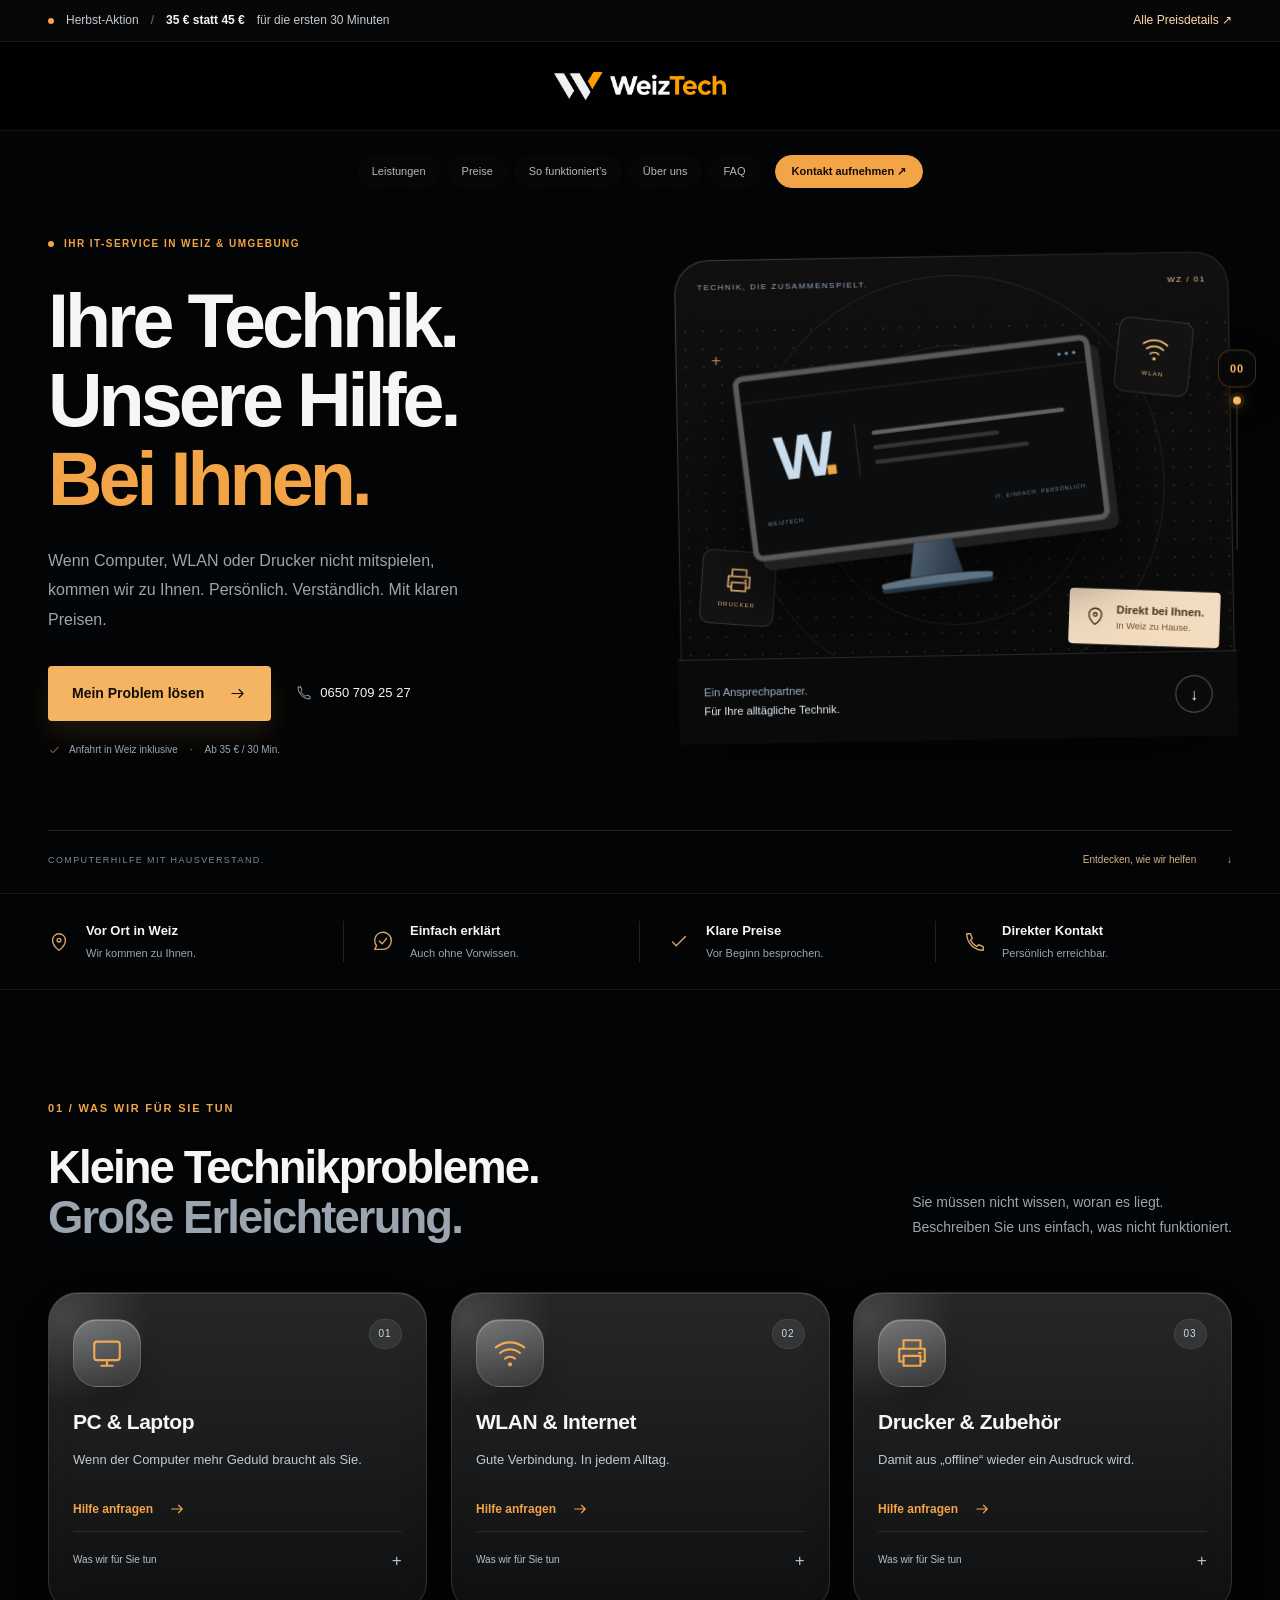
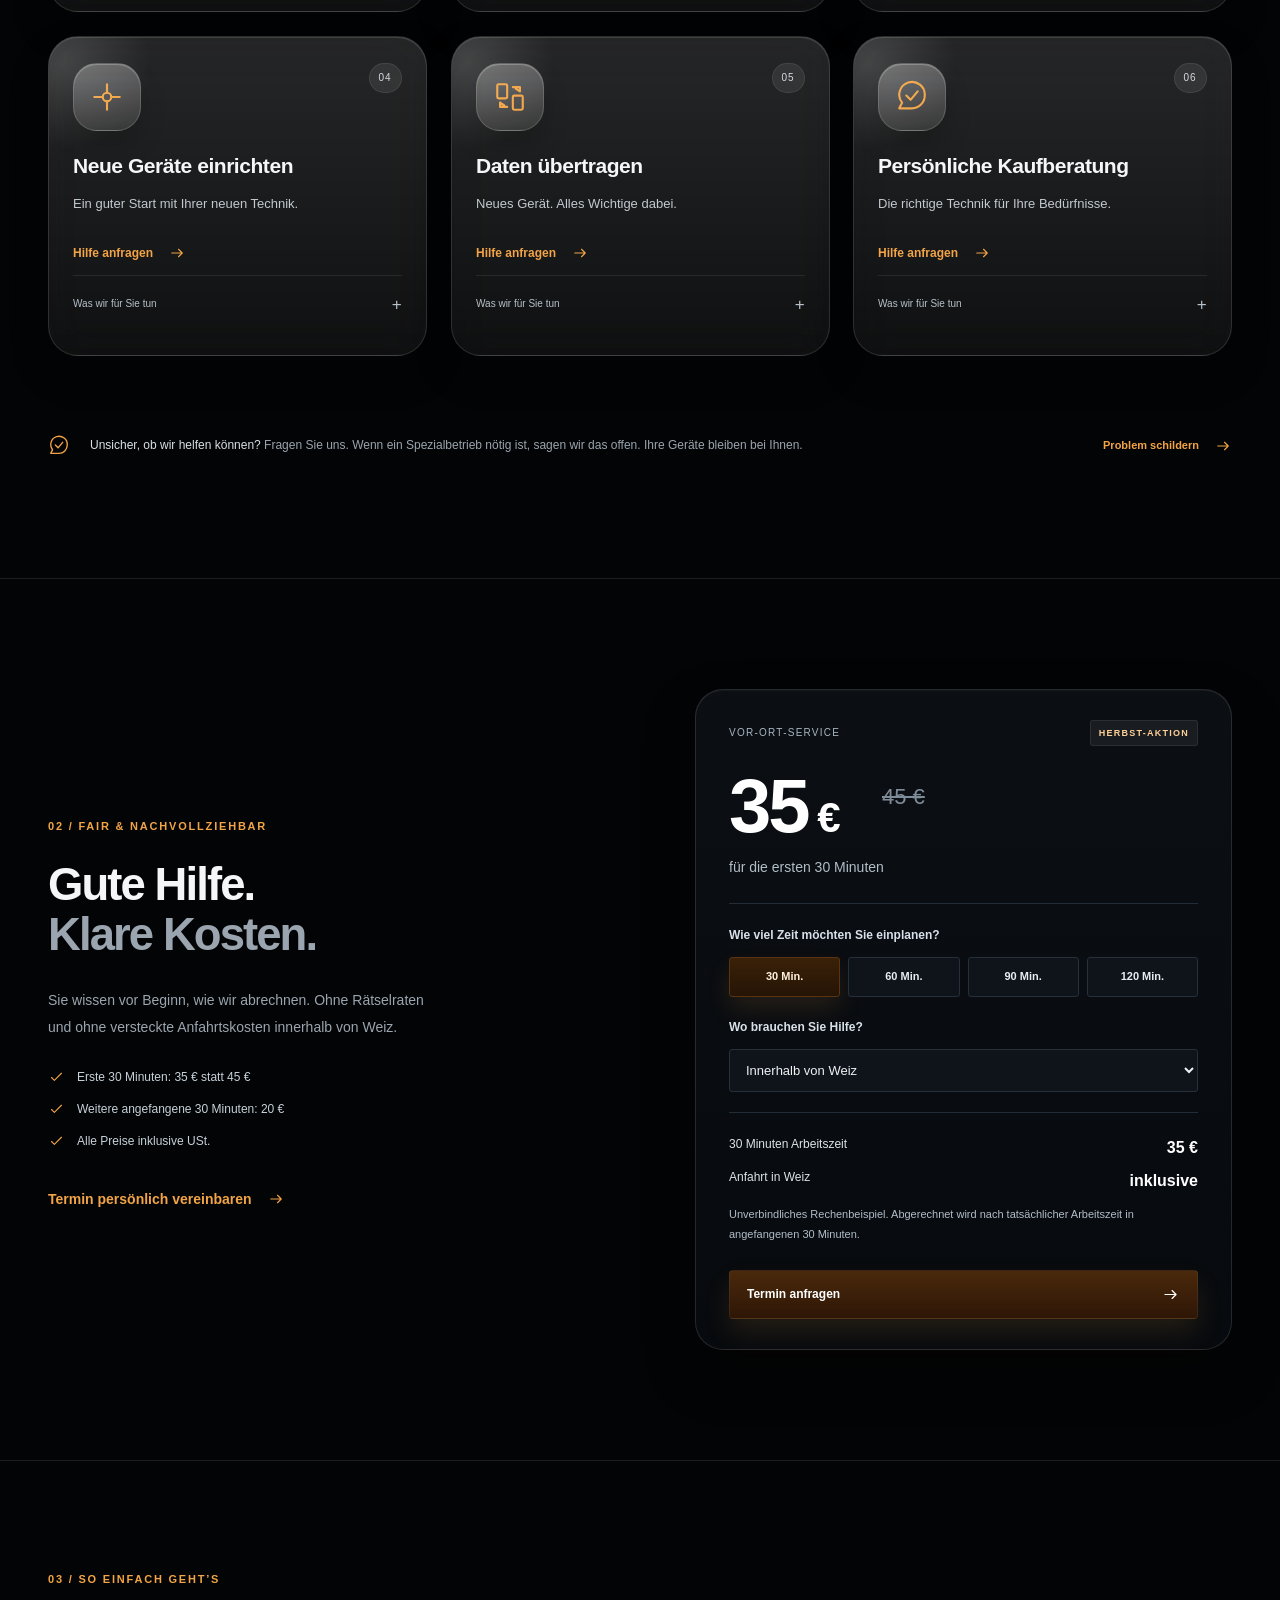
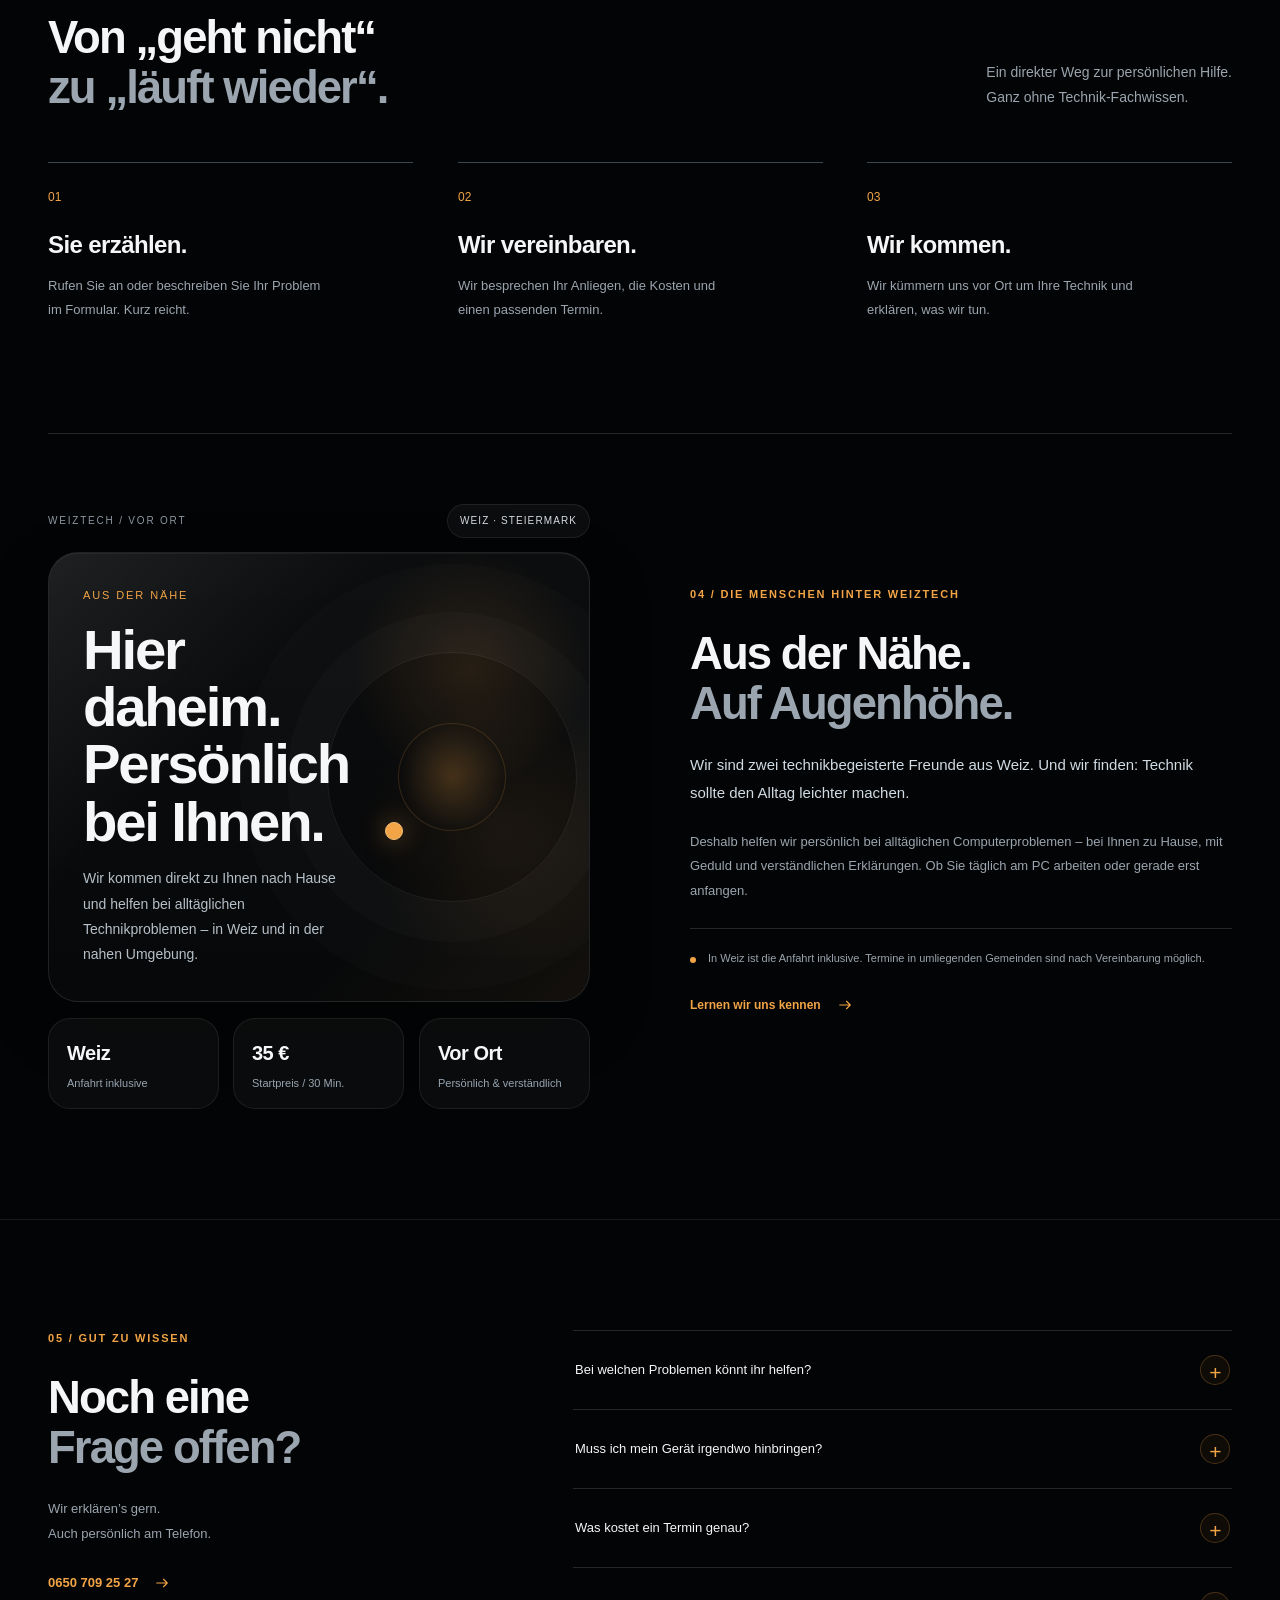
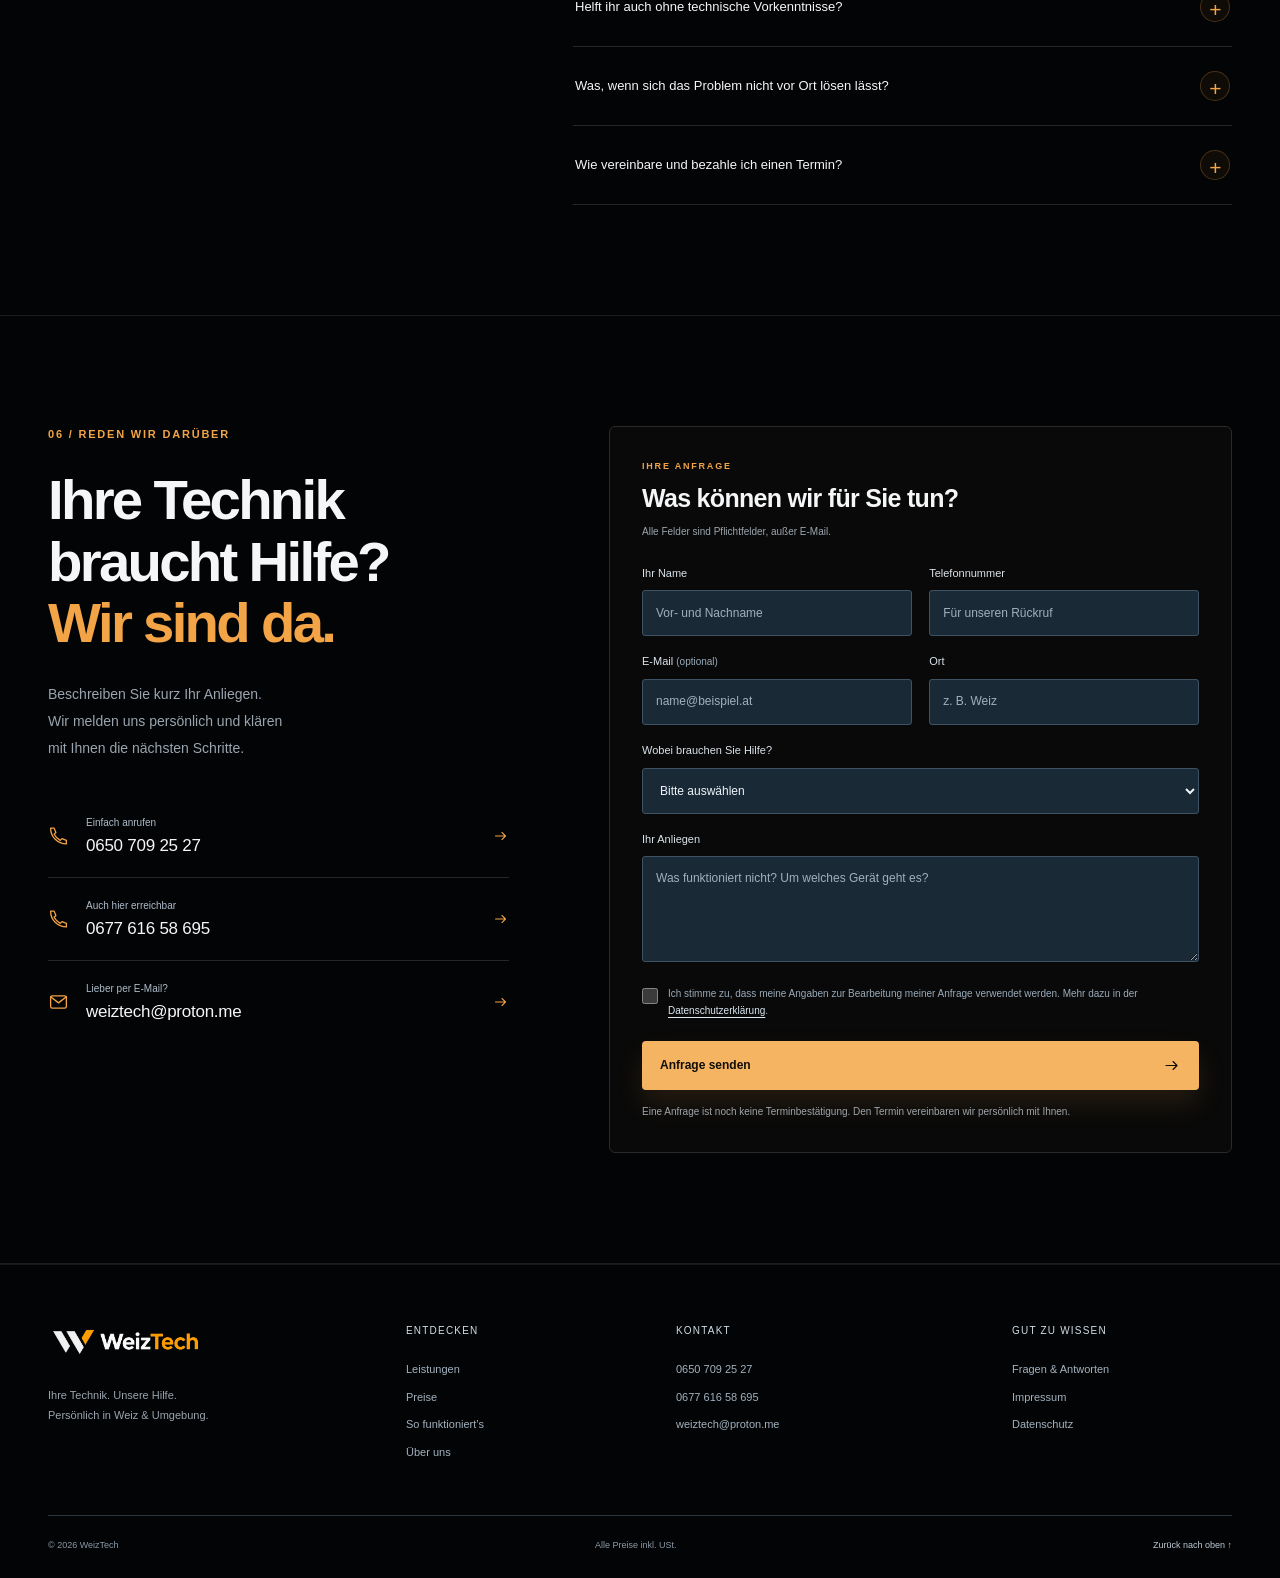
==== commit 4ed7644c: "Add files via upload" ====
--- a/index.html
+++ b/index.html
@@ -1,469 +1,74 @@
 <!doctype html>
 <html lang="de-AT">
 <head>
-  <meta charset="utf-8">
-  <meta name="viewport" content="width=device-width, initial-scale=1, viewport-fit=cover">
-  <meta name="theme-color" content="#000000">
-  <meta name="color-scheme" content="dark">
-  <meta name="description" content="WeizTech hilft bei PC-, Laptop-, WLAN- und Druckerproblemen direkt bei Ihnen vor Ort in Weiz und Umgebung. Klare Preise, verständliche Hilfe, persönlicher Kontakt.">
-  <meta name="robots" content="index,follow,max-image-preview:large">
-  <title>WeizTech – Computerhilfe & IT-Service vor Ort in Weiz</title>
-  <link rel="canonical" href="https://weiztech.store/">
-  <link rel="icon" href="assets/favicon-new.png" type="image/png">
-  <meta property="og:type" content="website">
-  <meta property="og:locale" content="de_AT">
-  <meta property="og:site_name" content="WeizTech">
-  <meta property="og:title" content="WeizTech – Computerhilfe vor Ort in Weiz">
-  <meta property="og:description" content="PC, WLAN oder Drucker? Persönliche IT-Hilfe direkt bei Ihnen in Weiz und Umgebung – verständlich und transparent.">
-  <meta property="og:url" content="https://weiztech.store/">
-  <meta property="og:image" content="https://weiztech.store/assets/weiztech-logo-new.png">
-  <meta name="twitter:card" content="summary_large_image">
-  <meta name="twitter:title" content="WeizTech – Computerhilfe vor Ort in Weiz">
-  <meta name="twitter:description" content="Persönliche Hilfe für PC, Laptop, WLAN und Drucker direkt bei Ihnen vor Ort.">
-  <meta name="twitter:image" content="https://weiztech.store/assets/weiztech-logo-new.png">
-  <link rel="stylesheet" href="styles.css?v=7.3">
-  <script src="config.js?v=7.3" defer></script>
-  <script src="script.js?v=7.3" defer></script>
-  <script type="application/ld+json">
-  {
-    "@context": "https://schema.org",
-    "@type": "LocalBusiness",
-    "name": "WeizTech",
-    "url": "https://weiztech.store/",
-    "logo": "https://weiztech.store/assets/weiztech-logo-new.png",
-    "image": "https://weiztech.store/assets/weiztech-logo-new.png",
-    "telephone": "+436507092527",
-    "email": "weiztech@proton.me",
-    "priceRange": "€",
-    "areaServed": "Weiz und nähere Umgebung",
-    "description": "Persönliche Computerhilfe und IT-Service vor Ort in Weiz und Umgebung."
-  }
-  </script>
+ <meta charset="utf-8"><meta name="viewport" content="width=device-width, initial-scale=1, viewport-fit=cover">
+ <meta name="theme-color" content="#101418"><meta name="description" content="Persönliche Computerhilfe bei Ihnen zu Hause in Weiz und Umgebung. PC, Laptop, WLAN & Drucker. Herbst-Aktion: 35 € für 30 Minuten inkl. Anfahrt in Weiz.">
+ <title>WeizTech – Computerhilfe, die zu Ihnen kommt.</title>
+ <link rel="canonical" href="https://weiztech.store/">
+ <meta property="og:type" content="website"><meta property="og:locale" content="de_AT"><meta property="og:title" content="WeizTech – Computerhilfe, die zu Ihnen kommt."><meta property="og:description" content="PC, WLAN oder Drucker? Persönliche IT-Hilfe direkt bei Ihnen in Weiz und Umgebung."><meta property="og:url" content="https://weiztech.store/"><meta property="og:image" content="https://weiztech.store/assets/weiztech-logo-orange.png">
+ <link rel="icon" href="assets/favicon-symbol.png" type="image/png">
+ <link rel="stylesheet" href="styles.css?v=11.0"><script src="config.js?v=11.0" defer></script><script src="script.js?v=11.0" defer></script>
+ <script type="application/ld+json">{"@context": "https://schema.org", "@type": "LocalBusiness", "name": "WeizTech", "url": "https://weiztech.store", "image": "https://weiztech.store/assets/weiztech-logo-orange.png", "telephone": "+436507092527", "email": "weiztech@proton.me", "areaServed": {"@type": "City", "name": "Weiz"}, "description": "Persönliche Computerhilfe und IT-Service vor Ort in Weiz und Umgebung."}</script>
 </head>
 <body>
-  <a class="skip-link" href="#main">Zum Inhalt springen</a>
-
-  <div class="announcement" aria-label="Aktuelle Aktion">
-    <div class="container announcement-inner">
-      <p><span class="pulse-dot" aria-hidden="true"></span><strong>Herbst-Aktion:</strong> 35 € statt 45 € für die ersten 30 Minuten</p>
-      <a href="#preise">Preis ansehen <span aria-hidden="true">↗</span></a>
-    </div>
+ <a class="skip-link" href="#main">Zum Inhalt springen</a>
+ <div class="announcement"><div class="container"><p><span class="offer-dot"></span> Herbst-Aktion <span class="announcement-divider">/</span> <strong>35 € statt 45 €</strong> für die ersten 30 Minuten</p><a href="#preise">Alle Preisdetails <span aria-hidden="true">↗</span></a></div></div>
+ <header class="site-header" id="top"><div class="container header-inner">
+  <a class="brand" href="#top" aria-label="WeizTech Startseite"><img src="assets/weiztech-logo-orange.png" alt="WeizTech" width="190" height="42"></a>
+  <button class="menu-toggle" type="button" aria-controls="main-nav" aria-expanded="false" aria-label="Menü öffnen"><span></span><span></span></button>
+  <nav id="main-nav" class="main-nav" aria-label="Hauptnavigation"><a href="#leistungen">Leistungen</a><a href="#preise">Preise</a><a href="#ueber-uns">Über uns</a><a href="#faq">Fragen & Antworten</a><a class="button button-small" href="#kontakt">Kontakt aufnehmen <svg class="icon" viewBox="0 0 24 24" fill="none" stroke="currentColor" stroke-width="1.5" stroke-linecap="round" stroke-linejoin="round" aria-hidden="true"><path d="M5 12h14m-5-5 5 5-5 5"/></svg></a></nav>
+ </div></header>
+ <main id="main">
+ <section class="hero">
+  <div class="container hero-quicknav" aria-label="Schnellnavigation">
+   <a href="#leistungen">Leistungen</a>
+   <a href="#preise">Preise</a>
+   <a href="#ablauf">So funktioniert’s</a>
+   <a href="#ueber-uns">Über uns</a>
+   <a href="#faq">FAQ</a>
+   <a class="hero-quicknav-cta" href="#kontakt">Kontakt aufnehmen <span aria-hidden="true">↗</span></a>
   </div>
-
-  <header class="site-header" id="top">
-    <div class="container header-inner">
-      <a class="brand" href="#top" aria-label="WeizTech Startseite">
-        <img src="assets/weiztech-logo-new.png" alt="WeizTech" width="1082" height="235">
-      </a>
-
-      <button class="menu-toggle" type="button" aria-controls="main-nav" aria-expanded="false" aria-label="Menü öffnen">
-        <span></span><span></span>
-      </button>
-
-      <nav class="main-nav" id="main-nav" aria-label="Hauptnavigation">
-        <a href="#leistungen">Leistungen</a>
-        <a href="#preise">Preise</a>
-        <a href="#ablauf">Ablauf</a>
-        <a href="#ueber-uns">Über uns</a>
-        <a href="#faq">FAQ</a>
-        <a class="button button-small" href="#kontakt">Hilfe anfragen <span aria-hidden="true">→</span></a>
-      </nav>
-    </div>
-    <div class="scroll-progress" aria-hidden="true"><span id="scroll-progress-bar"></span></div>
-  </header>
-
-  <main id="main">
-    <section class="hero" aria-labelledby="hero-title">
-      <div class="hero-grid-bg" aria-hidden="true"></div>
-      <div class="container hero-grid">
-        <div class="hero-copy">
-          <p class="eyebrow"><span class="status-dot" aria-hidden="true"></span> Computerhilfe in Weiz & Umgebung</p>
-          <h1 id="hero-title">Technikproblem?<br><span>Wir kommen vorbei.</span></h1>
-          <p class="hero-lead">Hilfe bei PC, Laptop, WLAN, Drucker und Einrichtung – direkt bei Ihnen vor Ort, verständlich erklärt und mit klaren Preisen.</p>
-
-          <div class="hero-actions">
-            <a class="button" href="#kontakt">Problem schildern <span aria-hidden="true">→</span></a>
-            <a class="button button-secondary" href="tel:+436507092527" aria-label="WeizTech anrufen unter 0650 709 25 27">Jetzt anrufen</a>
-          </div>
-
-          <div class="hero-meta" aria-label="Wichtige Informationen">
-            <span><svg viewBox="0 0 24 24" aria-hidden="true"><path d="m5 12 4 4L19 6"/></svg>Anfahrt in Weiz inklusive</span>
-            <span><svg viewBox="0 0 24 24" aria-hidden="true"><path d="m5 12 4 4L19 6"/></svg>35 € / erste 30 Min.</span>
-            <span><svg viewBox="0 0 24 24" aria-hidden="true"><path d="m5 12 4 4L19 6"/></svg>Gerät bleibt bei Ihnen</span>
-          </div>
-        </div>
-
-        <div class="hero-panel" aria-label="WeizTech Serviceübersicht">
-          <div class="panel-head">
-            <span>WEIZTECH / VOR-ORT-SERVICE</span>
-            <span class="live-label">WEIZ / UMGEBUNG</span>
-          </div>
-          <div class="diagnostic-card">
-            <div class="diagnostic-top">
-              <span class="diagnostic-label">Schnelle Orientierung</span>
-              <span class="diagnostic-code">WZ-01</span>
-            </div>
-            <h2>Was funktioniert gerade nicht?</h2>
-            <div class="problem-grid">
-              <a href="#kontakt" data-topic="PC oder Laptop"><span>PC / Laptop</span><b>→</b></a>
-              <a href="#kontakt" data-topic="WLAN oder Internet"><span>WLAN / Internet</span><b>→</b></a>
-              <a href="#kontakt" data-topic="Drucker oder Zubehör"><span>Drucker</span><b>→</b></a>
-              <a href="#kontakt" data-topic="Einrichtung"><span>Einrichtung</span><b>→</b></a>
-            </div>
-            <div class="diagnostic-footer">
-              <span>Keine Ahnung, woran es liegt?</span>
-              <a href="#kontakt">Einfach beschreiben</a>
-            </div>
-          </div>
-          <div class="panel-stats">
-            <div><span>01</span><strong>Persönlich</strong><small>Direkter Kontakt</small></div>
-            <div><span>02</span><strong>Verständlich</strong><small>Ohne Fachchinesisch</small></div>
-            <div><span>03</span><strong>Transparent</strong><small>Preis vorher klar</small></div>
-          </div>
-        </div>
-      </div>
-    </section>
-
-    <section class="trust-strip" aria-label="Vorteile von WeizTech">
-      <div class="container trust-grid">
-        <div><strong>Vor Ort</strong><span>Direkt bei Ihnen in Weiz</span></div>
-        <div><strong>Klare Grenzen</strong><span>Wir sagen, wenn ein Spezialbetrieb sinnvoller ist</span></div>
-        <div><strong>Keine Geräteabgabe</strong><span>Ihre Technik bleibt bei Ihnen</span></div>
-        <div><strong>Direkter Kontakt</strong><span>Keine Hotline, kein Ticketsystem</span></div>
-      </div>
-    </section>
-
-    <section class="section services-section" id="leistungen" aria-labelledby="services-title">
-      <div class="container">
-        <div class="section-heading">
-          <div>
-            <p class="eyebrow">01 / Leistungen</p>
-            <h2 id="services-title">Alltägliche Technik.<br><span>Ohne alltäglichen Ärger.</span></h2>
-          </div>
-          <p>Sie müssen die Ursache nicht kennen. Sagen Sie uns einfach, was nicht funktioniert – wir klären den Rest mit Ihnen.</p>
-        </div>
-
-        <div class="services-grid">
-          <article class="service-card">
-            <span class="service-index">01</span>
-            <div class="service-icon" aria-hidden="true"><svg viewBox="0 0 24 24"><rect x="3" y="4" width="18" height="13" rx="2"/><path d="M8 21h8m-4-4v4"/></svg></div>
-            <h3>PC & Laptop</h3>
-            <p>Langsame Geräte, Fehlermeldungen, Abstürze, Updates und Softwareprobleme.</p>
-            <a href="#kontakt" data-topic="PC oder Laptop">Hilfe anfragen <span aria-hidden="true">→</span></a>
-          </article>
-
-          <article class="service-card">
-            <span class="service-index">02</span>
-            <div class="service-icon" aria-hidden="true"><svg viewBox="0 0 24 24"><path d="M2 8a16 16 0 0 1 20 0M5 12a11 11 0 0 1 14 0M8.5 16a5.5 5.5 0 0 1 7 0"/><circle cx="12" cy="20" r=".7"/></svg></div>
-            <h3>WLAN & Internet</h3>
-            <p>Router einrichten, Verbindungen prüfen und Geräte zuverlässig ins Netzwerk bringen.</p>
-            <a href="#kontakt" data-topic="WLAN oder Internet">Hilfe anfragen <span aria-hidden="true">→</span></a>
-          </article>
-
-          <article class="service-card">
-            <span class="service-index">03</span>
-            <div class="service-icon" aria-hidden="true"><svg viewBox="0 0 24 24"><path d="M6 9V3h12v6M6 18H3V9h18v9h-3"/><path d="M6 14h12v7H6zM17 12h1"/></svg></div>
-            <h3>Drucker & Zubehör</h3>
-            <p>Drucker, Scanner, Monitore und anderes Zubehör einrichten oder wieder verbinden.</p>
-            <a href="#kontakt" data-topic="Drucker oder Zubehör">Hilfe anfragen <span aria-hidden="true">→</span></a>
-          </article>
-
-          <article class="service-card">
-            <span class="service-index">04</span>
-            <div class="service-icon" aria-hidden="true"><svg viewBox="0 0 24 24"><path d="M12 3v6m0 6v6M3 12h6m6 0h6"/><circle cx="12" cy="12" r="3"/></svg></div>
-            <h3>Neue Geräte</h3>
-            <p>Benutzerkonto, E-Mail, Programme und wichtige Einstellungen gemeinsam einrichten.</p>
-            <a href="#kontakt" data-topic="Einrichtung">Hilfe anfragen <span aria-hidden="true">→</span></a>
-          </article>
-
-          <article class="service-card">
-            <span class="service-index">05</span>
-            <div class="service-icon" aria-hidden="true"><svg viewBox="0 0 24 24"><rect x="3" y="3" width="7" height="10" rx="1"/><rect x="14" y="11" width="7" height="10" rx="1"/><path d="M14 5h5v3m-3-2 3 2M10 19H5v-3m3 2-3-2"/></svg></div>
-            <h3>Daten übertragen</h3>
-            <p>Fotos, Dokumente und persönliche Dateien beim Gerätewechsel sauber übernehmen.</p>
-            <a href="#kontakt" data-topic="Datenübertragung">Hilfe anfragen <span aria-hidden="true">→</span></a>
-          </article>
-
-          <article class="service-card">
-            <span class="service-index">06</span>
-            <div class="service-icon" aria-hidden="true"><svg viewBox="0 0 24 24"><path d="M21 11a9 9 0 0 1-9 9H3l2-4a9 9 0 1 1 16-5Z"/><path d="m8 11 3 3 5-6"/></svg></div>
-            <h3>Kaufberatung</h3>
-            <p>Gemeinsam klären, welches Gerät oder Zubehör wirklich zu Ihrem Bedarf passt.</p>
-            <a href="#kontakt" data-topic="Kaufberatung">Hilfe anfragen <span aria-hidden="true">→</span></a>
-          </article>
-        </div>
-
-        <div class="scope-banner">
-          <div>
-            <span class="scope-kicker">Nicht sicher, ob wir helfen können?</span>
-            <strong>Fragen kostet nichts.</strong>
-          </div>
-          <p>Wenn eine Reparatur vor Ort nicht sinnvoll oder sicher möglich ist, sagen wir das offen und erklären den nächsten Schritt.</p>
-          <a href="#kontakt">Problem schildern <span aria-hidden="true">→</span></a>
-        </div>
-      </div>
-    </section>
-
-    <section class="section pricing-section" id="preise" aria-labelledby="pricing-title">
-      <div class="container pricing-grid">
-        <div class="pricing-copy">
-          <p class="eyebrow">02 / Preise</p>
-          <h2 id="pricing-title">Vorher wissen,<br><span>womit Sie rechnen.</span></h2>
-          <p>Der Preis wird vor Beginn erklärt. Innerhalb von Weiz ist die Anfahrt bereits enthalten.</p>
-          <ul class="check-list">
-            <li><span>✓</span> Erste 30 Minuten: <strong>35 € statt 45 €</strong></li>
-            <li><span>✓</span> Jede weitere angefangene 30 Minuten: <strong>20 €</strong></li>
-            <li><span>✓</span> Außerhalb von Weiz: <strong>unverbindliche Anfahrts-Schätzung</strong> nach Entfernung</li>
-          </ul>
-          <p class="pricing-fineprint">Der Mindestpreis gilt auch, wenn das Problem schneller gelöst ist.</p>
-        </div>
-
-        <div class="price-calculator" aria-label="Preisrechner">
-          <div class="price-card-head">
-            <span>UNVERBINDLICHES RECHENBEISPIEL</span>
-            <span class="offer-badge">HERBST-AKTION</span>
-          </div>
-          <div class="price-display">
-            <span class="price-old">45 €</span>
-            <strong><span class="price-prefix" id="price-prefix" hidden>ca.</span><span id="price-total">35</span><span class="currency"> €</span></strong>
-            <p id="price-duration">für die ersten 30 Minuten</p>
-          </div>
-          <div class="calculator-controls">
-            <p class="control-label" id="duration-label">Arbeitszeit</p>
-            <div class="duration-options" role="group" aria-labelledby="duration-label">
-              <button type="button" data-duration="30" aria-pressed="true">30 Min.</button>
-              <button type="button" data-duration="60" aria-pressed="false">60 Min.</button>
-              <button type="button" data-duration="90" aria-pressed="false">90 Min.</button>
-              <button type="button" data-duration="120" aria-pressed="false">120 Min.</button>
-            </div>
-            <p class="control-label area-label" id="area-label">Einsatzort</p>
-            <div class="area-options" role="group" aria-labelledby="area-label">
-              <button type="button" class="area-option" data-area="weiz" aria-pressed="true">
-                <span>Weiz</span><small>Anfahrt inklusive</small>
-              </button>
-              <button type="button" class="area-option" data-area="outside" aria-pressed="false">
-                <span>Umgebung</span><small>Schätzung nach Entfernung</small>
-              </button>
-            </div>
-            <input type="hidden" id="service-area" value="weiz">
-            <div class="distance-control" id="distance-control" hidden>
-              <label for="travel-distance">Entfernung ab Weiz <span>(ca. einfache Strecke)</span></label>
-              <div class="distance-input-wrap">
-                <input id="travel-distance" type="number" min="1" max="100" step="1" inputmode="numeric" value="10" aria-describedby="distance-help">
-                <span>km</span>
-              </div>
-              <small id="distance-help">Die Anfahrt wird nur geschätzt. Der tatsächliche Preis wird vor dem Termin bestätigt.</small>
-            </div>
-          </div>
-          <div class="estimate-summary" aria-live="polite" aria-atomic="true">
-            <span id="estimate-description">30 Minuten Arbeitszeit</span><strong id="estimate-total">35 €</strong>
-            <span id="travel-description">Anfahrt in Weiz</span><strong id="travel-total">inklusive</strong>
-            <span id="grand-description" hidden>Geschätzter Gesamtpreis</span><strong id="grand-total" hidden>35 €</strong>
-          </div>
-          <p class="estimate-note" id="estimate-note">Unverbindliches Rechenbeispiel. Abgerechnet wird nach tatsächlicher Arbeitszeit in angefangenen 30 Minuten.</p>
-          <a class="button button-dark" href="#kontakt" id="estimate-cta">Termin anfragen <span aria-hidden="true">→</span></a>
-        </div>
-      </div>
-    </section>
-
-    <section class="section process-section" id="ablauf" aria-labelledby="process-title">
-      <div class="container">
-        <div class="section-heading compact-heading">
-          <div>
-            <p class="eyebrow">03 / Ablauf</p>
-            <h2 id="process-title">Vom Problem<br><span>zur Lösung.</span></h2>
-          </div>
-          <p>Keine komplizierte Buchung. Wir klären zuerst kurz, worum es geht, und vereinbaren dann persönlich den Termin.</p>
-        </div>
-        <div class="steps-grid">
-          <article><span>01</span><h3>Problem beschreiben</h3><p>Per Formular, E-Mail oder Telefon kurz sagen, welches Gerät oder Problem betroffen ist.</p></article>
-          <article><span>02</span><h3>Termin vereinbaren</h3><p>Wir klären, ob der Fall zu unserem Vor-Ort-Service passt, und finden einen passenden Zeitpunkt.</p></article>
-          <article><span>03</span><h3>Vor Ort lösen</h3><p>Wir prüfen das Problem, erklären die Schritte und arbeiten direkt bei Ihnen.</p></article>
-          <article><span>04</span><h3>Klar abschließen</h3><p>Sie erfahren, was gemacht wurde, was es kostet und was Sie künftig beachten können.</p></article>
-        </div>
-      </div>
-    </section>
-
-    <section class="section about-section" id="ueber-uns" aria-labelledby="about-title">
-      <div class="container about-grid">
-        <div class="local-card" aria-hidden="true">
-          <div class="local-card-top"><span>WEIZ / STEIERMARK</span><span>HOME BASE</span></div>
-          <div class="local-word">WEIZ<span>.</span></div>
-          <div class="local-lines"><i></i><i></i><i></i></div>
-          <div class="local-card-bottom"><strong>Hier daheim.<br>Für Sie da.</strong><span>Weiz &<br>nahe Umgebung</span></div>
-        </div>
-        <div class="about-copy">
-          <p class="eyebrow">04 / Über WeizTech</p>
-          <h2 id="about-title">Technikbegeistert.<br><span>Aber menschlich erklärt.</span></h2>
-          <p class="about-intro">Wir sind zwei technikbegeisterte Freunde aus Weiz und helfen bei alltäglichen Computerproblemen direkt vor Ort.</p>
-          <p>Unser Anspruch ist einfach: keine unnötigen Fachbegriffe, keine Arbeiten nur um der Arbeit willen und keine Geräte, die irgendwo verschwinden. Wir erklären auf Wunsch jeden Schritt – und sagen auch, wenn ein Fachbetrieb die bessere Wahl ist.</p>
-          <div class="about-points">
-            <span><b>Weiz</b> Anfahrt inklusive</span>
-            <span><b>Umgebung</b> nach Vereinbarung</span>
-          </div>
-          <a class="text-link" href="#kontakt">Kontakt aufnehmen <span aria-hidden="true">→</span></a>
-        </div>
-      </div>
-    </section>
-
-    <section class="section boundaries-section" aria-labelledby="boundaries-title">
-      <div class="container boundaries-grid">
-        <div>
-          <p class="eyebrow">05 / Klarheit vor dem Termin</p>
-          <h2 id="boundaries-title">Was Sie von uns<br><span>erwarten können.</span></h2>
-        </div>
-        <div class="boundary-list">
-          <article><span>+</span><div><h3>Wir arbeiten vor Ort</h3><p>Ihr Gerät bleibt bei Ihnen. WeizTech bietet keinen Abhol- oder Werkstattservice an.</p></div></article>
-          <article><span>+</span><div><h3>Wir sprechen Grenzen offen an</h3><p>Hardware-Reparaturen oder Spezialfälle, die eine Werkstatt benötigen, werden nicht schön geredet.</p></div></article>
-          <article><span>+</span><div><h3>Sie behalten den Überblick</h3><p>Wir erklären, was wir tun, und wie die Abrechnung funktioniert, bevor unnötiger Aufwand entsteht.</p></div></article>
-        </div>
-      </div>
-    </section>
-
-    <section class="section faq-section" id="faq" aria-labelledby="faq-title">
-      <div class="container faq-grid">
-        <div class="faq-intro">
-          <p class="eyebrow">06 / FAQ</p>
-          <h2 id="faq-title">Noch etwas<br><span>unklar?</span></h2>
-          <p>Die wichtigsten Fragen vor einer Anfrage. Für alles andere erreichen Sie uns direkt.</p>
-          <a class="text-link" href="tel:+436507092527">0650 709 25 27 <span aria-hidden="true">→</span></a>
-        </div>
-        <div class="accordion">
-          <details>
-            <summary>Bei welchen Problemen könnt ihr helfen?</summary>
-            <p>Wir unterstützen bei alltäglichen Problemen mit PC, Laptop, WLAN, Drucker und Zubehör. Dazu kommen Geräteeinrichtung, Datenübertragung und Kaufberatung. Wenn eine Reparatur einen Spezialbetrieb erfordert, sprechen wir das offen an.</p>
-          </details>
-          <details>
-            <summary>Muss ich mein Gerät irgendwo hinbringen?</summary>
-            <p>Nein. Wir kommen zu Ihnen und arbeiten direkt vor Ort. Ihre Geräte werden weder abgeholt noch mitgenommen.</p>
-          </details>
-          <details>
-            <summary>Was kostet ein Termin?</summary>
-            <p>Während der Herbst-Aktion kosten die ersten 30 Minuten 35 € statt 45 €, inklusive Anfahrt innerhalb von Weiz. Jede weitere angefangene halbe Stunde kostet 20 €. Außerhalb von Weiz zeigt der Rechner eine unverbindliche Anfahrts-Schätzung nach Entfernung. Den tatsächlichen Preis bestätigen wir vorab.</p>
-          </details>
-          <details>
-            <summary>Helft ihr auch ohne technische Vorkenntnisse?</summary>
-            <p>Ja. Wir nehmen uns Zeit und erklären verständlich. Auch grundlegende Fragen zu Computer, E-Mail, Internet und Drucker sind bei uns richtig.</p>
-          </details>
-          <details>
-            <summary>Was, wenn sich das Problem nicht vor Ort lösen lässt?</summary>
-            <p>Wir erklären, was möglich ist und welcher nächste Schritt sinnvoll wäre – zum Beispiel eine Werkstatt, der Hersteller oder ein spezialisierter Fachbetrieb.</p>
-          </details>
-          <details>
-            <summary>Wie vereinbare ich einen Termin?</summary>
-            <p>Senden Sie eine Anfrage oder rufen Sie an. Wir melden uns bzw. klären das Anliegen persönlich und vereinbaren anschließend den Termin.</p>
-          </details>
-        </div>
-      </div>
-    </section>
-
-    <section class="section contact-section" id="kontakt" aria-labelledby="contact-title">
-      <div class="container contact-grid">
-        <div class="contact-copy">
-          <p class="eyebrow">07 / Kontakt</p>
-          <h2 id="contact-title">Kurz beschreiben.<br><span>Persönlich klären.</span></h2>
-          <p>Schreiben Sie uns, was nicht funktioniert. Wir klären mit Ihnen, ob wir helfen können und wie es weitergeht.</p>
-
-          <div class="contact-options">
-            <a href="tel:+436507092527" id="phone-link-1">
-              <span class="contact-icon" aria-hidden="true">☎</span>
-              <span><small>Telefon</small><strong id="phone-display-1">0650 709 25 27</strong></span>
-              <b aria-hidden="true">→</b>
-            </a>
-            <a href="tel:+4367761658695" id="phone-link-2">
-              <span class="contact-icon" aria-hidden="true">☎</span>
-              <span><small>Telefon 2</small><strong id="phone-display-2">0677 616 58 695</strong></span>
-              <b aria-hidden="true">→</b>
-            </a>
-            <a href="mailto:weiztech@proton.me" id="email-link">
-              <span class="contact-icon" aria-hidden="true">@</span>
-              <span><small>E-Mail</small><strong id="email-display">weiztech@proton.me</strong></span>
-              <b aria-hidden="true">→</b>
-            </a>
-          </div>
-        </div>
-
-        <form class="contact-form" id="contact-form">
-          <div class="form-heading">
-            <span>Anfrage senden</span>
-            <h3>Was können wir für Sie tun?</h3>
-            <p>Pflichtfelder sind mit * gekennzeichnet.</p>
-          </div>
-
-          <div class="form-honeypot" aria-hidden="true">
-            <label>Website<input type="text" name="website" tabindex="-1" autocomplete="off"></label>
-          </div>
-
-          <div class="form-row">
-            <label for="name">Ihr Name *
-              <input id="name" name="name" autocomplete="name" maxlength="120" required placeholder="Vor- und Nachname">
-            </label>
-            <label for="phone">Telefonnummer *
-              <input id="phone" name="phone" type="tel" autocomplete="tel" inputmode="tel" maxlength="50" required placeholder="Für unseren Rückruf">
-            </label>
-          </div>
-
-          <div class="form-row">
-            <label for="email">E-Mail <span>(optional)</span>
-              <input id="email" name="email" type="email" autocomplete="email" maxlength="254" placeholder="name@beispiel.at">
-            </label>
-            <label for="location">Ort *
-              <input id="location" name="location" autocomplete="address-level2" maxlength="120" required placeholder="z. B. Weiz">
-            </label>
-          </div>
-
-          <label for="topic">Wobei brauchen Sie Hilfe? *
-            <select id="topic" name="topic" required>
-              <option value="">Bitte auswählen</option>
-              <option>PC oder Laptop</option>
-              <option>WLAN oder Internet</option>
-              <option>Drucker oder Zubehör</option>
-              <option>Einrichtung</option>
-              <option>Datenübertragung</option>
-              <option>Kaufberatung</option>
-              <option>Anderes</option>
-            </select>
-          </label>
-
-          <label for="message">Ihr Anliegen *
-            <textarea id="message" name="message" rows="5" maxlength="3000" required placeholder="Was funktioniert nicht? Um welches Gerät geht es?"></textarea>
-          </label>
-
-          <label class="checkbox-label">
-            <input type="checkbox" name="consent" required>
-            <span>Ich stimme zu, dass meine Angaben zur Bearbeitung meiner Anfrage verwendet werden. Mehr dazu in der <a href="datenschutz.html">Datenschutzerklärung</a>.</span>
-          </label>
-
-          <button class="button full" type="submit">Anfrage senden <span aria-hidden="true">→</span></button>
-          <p class="form-hint" id="form-hint">Eine Anfrage ist noch keine Terminbestätigung. Den Termin vereinbaren wir persönlich mit Ihnen.</p>
-          <p class="form-status" id="form-status" role="status" aria-live="polite" tabindex="-1"></p>
-          <a class="text-link" id="email-fallback" hidden href="mailto:weiztech@proton.me">Anfrage stattdessen per E-Mail öffnen <span aria-hidden="true">→</span></a>
-          <noscript><p class="noscript-note">Das Formular benötigt JavaScript. Bitte rufen Sie uns an oder schreiben Sie an <a href="mailto:weiztech@proton.me">weiztech@proton.me</a>.</p></noscript>
-        </form>
-      </div>
-    </section>
-  </main>
-
-  <footer class="site-footer">
-    <div class="container footer-top">
-      <div class="footer-brand">
-        <a class="brand" href="#top"><img src="assets/weiztech-logo-new.png" alt="WeizTech" width="1082" height="235" loading="lazy"></a>
-        <p>Computerhilfe direkt bei Ihnen vor Ort in Weiz und Umgebung.</p>
-      </div>
-      <div><h3>Navigation</h3><a href="#leistungen">Leistungen</a><a href="#preise">Preise</a><a href="#ablauf">Ablauf</a><a href="#faq">FAQ</a></div>
-      <div><h3>Kontakt</h3><a href="tel:+436507092527">0650 709 25 27</a><a href="tel:+4367761658695">0677 616 58 695</a><a href="mailto:weiztech@proton.me">weiztech@proton.me</a></div>
-      <div><h3>Rechtliches</h3><a href="impressum.html">Impressum</a><a href="datenschutz.html">Datenschutz</a></div>
-    </div>
-    <div class="container footer-bottom">
-      <span>© <span id="year">2026</span> WeizTech</span>
-      <span>Vor-Ort-Service in Weiz & Umgebung</span>
-      <a href="#top">Nach oben ↑</a>
-    </div>
-  </footer>
-
-  <div class="mobile-cta" aria-label="Schnellkontakt">
-    <a href="tel:+436507092527">Anrufen</a>
-    <a href="#kontakt">Hilfe anfragen <span aria-hidden="true">→</span></a>
+  <div class="container hero-grid">
+  <div class="hero-copy"><p class="eyebrow"><span class="status-dot"></span> Ihr IT-Service in Weiz & Umgebung</p><h1>Ihre Technik.<br>Unsere Hilfe.<br><span>Bei Ihnen.</span></h1><p class="hero-lead">Wenn Computer, WLAN oder Drucker nicht mitspielen, kommen wir zu Ihnen. Persönlich. Verständlich. Mit klaren Preisen.</p><div class="hero-actions"><a class="button" href="#kontakt">Mein Problem lösen <svg class="icon" viewBox="0 0 24 24" fill="none" stroke="currentColor" stroke-width="1.5" stroke-linecap="round" stroke-linejoin="round" aria-hidden="true"><path d="M5 12h14m-5-5 5 5-5 5"/></svg></a><a class="phone-link" href="tel:+436507092527"><svg class="icon" viewBox="0 0 24 24" fill="none" stroke="currentColor" stroke-width="1.5" stroke-linecap="round" stroke-linejoin="round" aria-hidden="true"><path d="M7 3H3c0 10 8 18 18 18v-4l-5-2-2 2a16 16 0 0 1-7-7l2-2-2-5Z"/></svg> 0650 709 25 27</a></div><p class="hero-note"><svg class="icon" viewBox="0 0 24 24" fill="none" stroke="currentColor" stroke-width="1.5" stroke-linecap="round" stroke-linejoin="round" aria-hidden="true"><path d="m5 12 4 4L19 6"/></svg> Anfahrt in Weiz inklusive <span>·</span> Ab 35 € / 30 Min.</p></div>
+  <div class="hero-visual" aria-label="Computer, WLAN und Drucker: Wir bringen Ihre Technik zusammen.">
+   <div class="visual-top"><span>TECHNIK, DIE ZUSAMMENSPIELT.</span><span>WZ / 01</span></div>
+   <div class="tech-scene" aria-hidden="true"><div class="scene-orbit orbit-one"></div><div class="scene-orbit orbit-two"></div><div class="scene-cross cross-one">+</div><div class="scene-cross cross-two">+</div>
+    <div class="device-node wifi-node"><svg class="icon" viewBox="0 0 24 24" fill="none" stroke="currentColor" stroke-width="1.5" stroke-linecap="round" stroke-linejoin="round" aria-hidden="true"><path d="M2 8a16 16 0 0 1 20 0M5 12a11 11 0 0 1 14 0M8.5 16a5.5 5.5 0 0 1 7 0"/><circle cx="12" cy="20" r=".7"/></svg><span>WLAN</span></div>
+    <div class="computer-illustration"><div class="computer-frame"><div class="screen-top"><span></span><i></i><i></i><i></i></div><div class="screen-content"><div class="screen-mark">W<span>.</span></div><div class="screen-rule"></div><div class="screen-lines"><i></i><i></i><i></i></div></div><div class="screen-bottom"><span>WEIZTECH</span><span>IT. EINFACH. PERSÖNLICH.</span></div></div><div class="computer-stand"></div><div class="computer-foot"></div></div>
+    <div class="device-node printer-node"><svg class="icon" viewBox="0 0 24 24" fill="none" stroke="currentColor" stroke-width="1.5" stroke-linecap="round" stroke-linejoin="round" aria-hidden="true"><path d="M6 9V3h12v6M6 18H3V9h18v9h-3"/><path d="M6 14h12v7H6zM17 12h1"/></svg><span>DRUCKER</span></div><div class="service-stamp"><svg class="icon" viewBox="0 0 24 24" fill="none" stroke="currentColor" stroke-width="1.5" stroke-linecap="round" stroke-linejoin="round" aria-hidden="true"><path d="M19 10c0 6-7 11-7 11S5 16 5 10a7 7 0 0 1 14 0Z"/><circle cx="12" cy="10" r="2"/></svg><span>Direkt bei Ihnen.<small>In Weiz zu Hause.</small></span></div>
+   </div><div class="visual-bottom"><span>Ein Ansprechpartner.<br><strong>Für Ihre alltägliche Technik.</strong></span><a href="#leistungen" aria-label="Unsere Leistungen entdecken">↓</a></div>
   </div>
-</body>
-</html>
+ </div><div class="container hero-bottom"><span>COMPUTERHILFE MIT HAUSVERSTAND.</span><a href="#leistungen">Entdecken, wie wir helfen <span aria-hidden="true">↓</span></a></div></section>
+ <div class="trust-strip"><div class="container trust-grid"><div><svg class="icon" viewBox="0 0 24 24" fill="none" stroke="currentColor" stroke-width="1.5" stroke-linecap="round" stroke-linejoin="round" aria-hidden="true"><path d="M19 10c0 6-7 11-7 11S5 16 5 10a7 7 0 0 1 14 0Z"/><circle cx="12" cy="10" r="2"/></svg><span><strong>Vor Ort in Weiz</strong><small>Wir kommen zu Ihnen.</small></span></div><div><svg class="icon" viewBox="0 0 24 24" fill="none" stroke="currentColor" stroke-width="1.5" stroke-linecap="round" stroke-linejoin="round" aria-hidden="true"><path d="M21 11a9 9 0 0 1-9 9H3l2-4a9 9 0 1 1 16-5Z"/><path d="m8 11 3 3 5-6"/></svg><span><strong>Einfach erklärt</strong><small>Auch ohne Vorwissen.</small></span></div><div><svg class="icon" viewBox="0 0 24 24" fill="none" stroke="currentColor" stroke-width="1.5" stroke-linecap="round" stroke-linejoin="round" aria-hidden="true"><path d="m5 12 4 4L19 6"/></svg><span><strong>Klare Preise</strong><small>Vor Beginn besprochen.</small></span></div><div><svg class="icon" viewBox="0 0 24 24" fill="none" stroke="currentColor" stroke-width="1.5" stroke-linecap="round" stroke-linejoin="round" aria-hidden="true"><path d="M7 3H3c0 10 8 18 18 18v-4l-5-2-2 2a16 16 0 0 1-7-7l2-2-2-5Z"/></svg><span><strong>Direkter Kontakt</strong><small>Persönlich erreichbar.</small></span></div></div></div>
+ <section class="section services-section" id="leistungen"><div class="container"><div class="section-heading"><div><p class="eyebrow">01 / Was wir für Sie tun</p><h2>Kleine Technikprobleme.<br><span>Große Erleichterung.</span></h2></div><p>Sie müssen nicht wissen, woran es liegt.<br>Beschreiben Sie uns einfach, was nicht funktioniert.</p></div><div class="services-grid"><article class="service-card"><div class="service-top"><svg class="icon" viewBox="0 0 24 24" fill="none" stroke="currentColor" stroke-width="1.5" stroke-linecap="round" stroke-linejoin="round" aria-hidden="true"><rect x="3" y="4" width="18" height="13" rx="2"/><path d="M8 21h8m-4-4v4"/></svg><span>01</span></div><h3>PC & Laptop</h3><p>Wenn der Computer mehr Geduld braucht als Sie.</p><a href="#kontakt" class="text-link" data-topic="PC oder Laptop">Hilfe anfragen <svg class="icon" viewBox="0 0 24 24" fill="none" stroke="currentColor" stroke-width="1.5" stroke-linecap="round" stroke-linejoin="round" aria-hidden="true"><path d="M5 12h14m-5-5 5 5-5 5"/></svg></a><details class="service-details"><summary>Was wir für Sie tun</summary><p>Wir prüfen langsame Geräte, Fehlermeldungen und Softwareprobleme – und erklären, welche Lösung sinnvoll ist.</p><small>Fehleranalyse · Optimierung · Software</small></details></article><article class="service-card"><div class="service-top"><svg class="icon" viewBox="0 0 24 24" fill="none" stroke="currentColor" stroke-width="1.5" stroke-linecap="round" stroke-linejoin="round" aria-hidden="true"><path d="M2 8a16 16 0 0 1 20 0M5 12a11 11 0 0 1 14 0M8.5 16a5.5 5.5 0 0 1 7 0"/><circle cx="12" cy="20" r=".7"/></svg><span>02</span></div><h3>WLAN & Internet</h3><p>Gute Verbindung. In jedem Alltag.</p><a href="#kontakt" class="text-link" data-topic="WLAN oder Internet">Hilfe anfragen <svg class="icon" viewBox="0 0 24 24" fill="none" stroke="currentColor" stroke-width="1.5" stroke-linecap="round" stroke-linejoin="round" aria-hidden="true"><path d="M5 12h14m-5-5 5 5-5 5"/></svg></a><details class="service-details"><summary>Was wir für Sie tun</summary><p>Wir prüfen Router und WLAN, verbinden Ihre Geräte und helfen bei Verbindungsproblemen direkt vor Ort.</p><small>Router · WLAN-Einrichtung · Verbindung</small></details></article><article class="service-card"><div class="service-top"><svg class="icon" viewBox="0 0 24 24" fill="none" stroke="currentColor" stroke-width="1.5" stroke-linecap="round" stroke-linejoin="round" aria-hidden="true"><path d="M6 9V3h12v6M6 18H3V9h18v9h-3"/><path d="M6 14h12v7H6zM17 12h1"/></svg><span>03</span></div><h3>Drucker & Zubehör</h3><p>Damit aus „offline“ wieder ein Ausdruck wird.</p><a href="#kontakt" class="text-link" data-topic="Drucker oder Zubehör">Hilfe anfragen <svg class="icon" viewBox="0 0 24 24" fill="none" stroke="currentColor" stroke-width="1.5" stroke-linecap="round" stroke-linejoin="round" aria-hidden="true"><path d="M5 12h14m-5-5 5 5-5 5"/></svg></a><details class="service-details"><summary>Was wir für Sie tun</summary><p>Drucker, Scanner oder Monitor: Wir richten Ihr Zubehör ein und bringen Geräte wieder zusammen.</p><small>Installation · Verbindung · Einrichtung</small></details></article><article class="service-card"><div class="service-top"><svg class="icon" viewBox="0 0 24 24" fill="none" stroke="currentColor" stroke-width="1.5" stroke-linecap="round" stroke-linejoin="round" aria-hidden="true"><path d="M12 3v6m0 6v6M3 12h6m6 0h6"/><circle cx="12" cy="12" r="3"/></svg><span>04</span></div><h3>Neue Geräte einrichten</h3><p>Ein guter Start mit Ihrer neuen Technik.</p><a href="#kontakt" class="text-link" data-topic="Einrichtung">Hilfe anfragen <svg class="icon" viewBox="0 0 24 24" fill="none" stroke="currentColor" stroke-width="1.5" stroke-linecap="round" stroke-linejoin="round" aria-hidden="true"><path d="M5 12h14m-5-5 5 5-5 5"/></svg></a><details class="service-details"><summary>Was wir für Sie tun</summary><p>Vom Benutzerkonto bis zur E-Mail: Wir richten Ihr Gerät mit Ihnen ein und erklären die wichtigsten Funktionen.</p><small>E-Mail · Programme · Einstellungen</small></details></article><article class="service-card"><div class="service-top"><svg class="icon" viewBox="0 0 24 24" fill="none" stroke="currentColor" stroke-width="1.5" stroke-linecap="round" stroke-linejoin="round" aria-hidden="true"><rect x="3" y="3" width="7" height="10" rx="1"/><rect x="14" y="11" width="7" height="10" rx="1"/><path d="M14 5h5v3m-3-2 3 2M10 19H5v-3m3 2-3-2"/></svg><span>05</span></div><h3>Daten übertragen</h3><p>Neues Gerät. Alles Wichtige dabei.</p><a href="#kontakt" class="text-link" data-topic="Datenübertragung">Hilfe anfragen <svg class="icon" viewBox="0 0 24 24" fill="none" stroke="currentColor" stroke-width="1.5" stroke-linecap="round" stroke-linejoin="round" aria-hidden="true"><path d="M5 12h14m-5-5 5 5-5 5"/></svg></a><details class="service-details"><summary>Was wir für Sie tun</summary><p>Wir helfen, Ihre Fotos, Dokumente und persönlichen Dateien auf ein neues Gerät zu übertragen.</p><small>Gerätewechsel · Fotos · Dokumente</small></details></article><article class="service-card"><div class="service-top"><svg class="icon" viewBox="0 0 24 24" fill="none" stroke="currentColor" stroke-width="1.5" stroke-linecap="round" stroke-linejoin="round" aria-hidden="true"><path d="M21 11a9 9 0 0 1-9 9H3l2-4a9 9 0 1 1 16-5Z"/><path d="m8 11 3 3 5-6"/></svg><span>06</span></div><h3>Persönliche Kaufberatung</h3><p>Die richtige Technik für Ihre Bedürfnisse.</p><a href="#kontakt" class="text-link" data-topic="Kaufberatung">Hilfe anfragen <svg class="icon" viewBox="0 0 24 24" fill="none" stroke="currentColor" stroke-width="1.5" stroke-linecap="round" stroke-linejoin="round" aria-hidden="true"><path d="M5 12h14m-5-5 5 5-5 5"/></svg></a><details class="service-details"><summary>Was wir für Sie tun</summary><p>Wir besprechen, was Sie wirklich brauchen, und helfen bei der Auswahl von Computer, Laptop und Zubehör.</p><small>Bedarf klären · Vergleichen · Auswählen</small></details></article></div><div class="scope-note"><svg class="icon" viewBox="0 0 24 24" fill="none" stroke="currentColor" stroke-width="1.5" stroke-linecap="round" stroke-linejoin="round" aria-hidden="true"><path d="M21 11a9 9 0 0 1-9 9H3l2-4a9 9 0 1 1 16-5Z"/><path d="m8 11 3 3 5-6"/></svg><p><strong>Unsicher, ob wir helfen können?</strong> Fragen Sie uns. Wenn ein Spezialbetrieb nötig ist, sagen wir das offen. Ihre Geräte bleiben bei Ihnen.</p><a href="#kontakt" class="text-link">Problem schildern <svg class="icon" viewBox="0 0 24 24" fill="none" stroke="currentColor" stroke-width="1.5" stroke-linecap="round" stroke-linejoin="round" aria-hidden="true"><path d="M5 12h14m-5-5 5 5-5 5"/></svg></a></div></div></section>
+ <section class="section pricing-section" id="preise"><div class="container pricing-grid"><div class="pricing-copy"><p class="eyebrow">02 / Fair & nachvollziehbar</p><h2>Gute Hilfe.<br><span>Klare Kosten.</span></h2><p>Sie wissen vor Beginn, wie wir abrechnen. Ohne Rätselraten und ohne versteckte Anfahrtskosten innerhalb von Weiz.</p><ul class="check-list"><li><svg class="icon" viewBox="0 0 24 24" fill="none" stroke="currentColor" stroke-width="1.5" stroke-linecap="round" stroke-linejoin="round" aria-hidden="true"><path d="m5 12 4 4L19 6"/></svg> Erste 30 Minuten: 35 € statt 45 €</li><li><svg class="icon" viewBox="0 0 24 24" fill="none" stroke="currentColor" stroke-width="1.5" stroke-linecap="round" stroke-linejoin="round" aria-hidden="true"><path d="m5 12 4 4L19 6"/></svg> Weitere angefangene 30 Minuten: 20 €</li><li><svg class="icon" viewBox="0 0 24 24" fill="none" stroke="currentColor" stroke-width="1.5" stroke-linecap="round" stroke-linejoin="round" aria-hidden="true"><path d="m5 12 4 4L19 6"/></svg> Alle Preise inklusive USt.</li></ul><a class="text-link" href="#kontakt">Termin persönlich vereinbaren <svg class="icon" viewBox="0 0 24 24" fill="none" stroke="currentColor" stroke-width="1.5" stroke-linecap="round" stroke-linejoin="round" aria-hidden="true"><path d="M5 12h14m-5-5 5 5-5 5"/></svg></a></div>
+ <div class="price-calculator"><div class="price-card-head"><span>VOR-ORT-SERVICE</span><span class="offer-badge">HERBST-AKTION</span></div><div class="price-display"><span class="price-old">45 €</span><strong><span id="price-total">35</span><span class="currency"> €</span></strong><p id="price-duration">für die ersten 30 Minuten</p></div><div class="calculator-controls"><p class="control-label" id="duration-label">Wie viel Zeit möchten Sie einplanen?</p><div class="duration-options" role="group" aria-label="Arbeitszeit auswählen"><button type="button" data-duration="30" aria-pressed="true">30 Min.</button><button type="button" data-duration="60" aria-pressed="false">60 Min.</button><button type="button" data-duration="90" aria-pressed="false">90 Min.</button><button type="button" data-duration="120" aria-pressed="false">120 Min.</button></div><label for="service-area">Wo brauchen Sie Hilfe?</label><select id="service-area"><option value="weiz">Innerhalb von Weiz</option><option value="outside">Außerhalb von Weiz</option></select></div><div class="estimate-summary" aria-live="polite" aria-atomic="true"><span id="estimate-description">30 Minuten Arbeitszeit</span><strong id="estimate-total">35 €</strong><span id="travel-description">Anfahrt in Weiz</span><strong id="travel-total">inklusive</strong></div><p class="estimate-note" id="estimate-note">Unverbindliches Rechenbeispiel. Abgerechnet wird nach tatsächlicher Arbeitszeit in angefangenen 30 Minuten.</p><a href="#kontakt" class="button button-dark" id="estimate-cta">Termin anfragen <svg class="icon" viewBox="0 0 24 24" fill="none" stroke="currentColor" stroke-width="1.5" stroke-linecap="round" stroke-linejoin="round" aria-hidden="true"><path d="M5 12h14m-5-5 5 5-5 5"/></svg></a></div></div></section>
+ <section class="section process-section" id="ablauf"><div class="container"><div class="section-heading"><div><p class="eyebrow">03 / So einfach geht’s</p><h2>Von „geht nicht“<br><span>zu „läuft wieder“.</span></h2></div><p>Ein direkter Weg zur persönlichen Hilfe.<br>Ganz ohne Technik-Fachwissen.</p></div><div class="steps-grid"><article><span class="step-number">01</span><h3>Sie erzählen.</h3><p>Rufen Sie an oder beschreiben Sie Ihr Problem im Formular. Kurz reicht.</p></article><article><span class="step-number">02</span><h3>Wir vereinbaren.</h3><p>Wir besprechen Ihr Anliegen, die Kosten und einen passenden Termin.</p></article><article><span class="step-number">03</span><h3>Wir kommen.</h3><p>Wir kümmern uns vor Ort um Ihre Technik und erklären, was wir tun.</p></article></div></div></section>
+ <section class="section about-section" id="ueber-uns"><div class="container about-grid"><div class="local-graphic">
+<div class="local-head"><span class="local-kicker">WEIZTECH / VOR ORT</span><span class="local-chip">WEIZ · STEIERMARK</span></div>
+<div class="local-panel">
+  <div class="local-panel-copy">
+    <p class="local-label">AUS DER NÄHE</p>
+    <h3 class="local-title">Hier daheim.<br>Persönlich bei Ihnen.</h3>
+    <p class="local-copy">Wir kommen direkt zu Ihnen nach Hause und helfen bei alltäglichen Technikproblemen – in Weiz und in der nahen Umgebung.</p>
+  </div>
+  <div class="local-orbit" aria-hidden="true"><span></span><span></span><span></span></div>
+</div>
+<div class="local-stats">
+  <div><strong>Weiz</strong><span>Anfahrt inklusive</span></div>
+  <div><strong>35 €</strong><span>Startpreis / 30 Min.</span></div>
+  <div><strong>Vor Ort</strong><span>Persönlich & verständlich</span></div>
+</div>
+</div><div class="about-copy"><p class="eyebrow">04 / Die Menschen hinter WeizTech</p><h2>Aus der Nähe.<br><span>Auf Augenhöhe.</span></h2><p class="about-intro">Wir sind zwei technikbegeisterte Freunde aus Weiz. Und wir finden: Technik sollte den Alltag leichter machen.</p><p>Deshalb helfen wir persönlich bei alltäglichen Computerproblemen – bei Ihnen zu Hause, mit Geduld und verständlichen Erklärungen. Ob Sie täglich am PC arbeiten oder gerade erst anfangen.</p><div class="area-note"><span class="status-dot"></span><p>In Weiz ist die Anfahrt inklusive. Termine in umliegenden Gemeinden sind nach Vereinbarung möglich.</p></div><a class="text-link" href="#kontakt">Lernen wir uns kennen <svg class="icon" viewBox="0 0 24 24" fill="none" stroke="currentColor" stroke-width="1.5" stroke-linecap="round" stroke-linejoin="round" aria-hidden="true"><path d="M5 12h14m-5-5 5 5-5 5"/></svg></a></div></div></section>
+ <section class="section faq-section" id="faq"><div class="container faq-grid"><div><p class="eyebrow">05 / Gut zu wissen</p><h2>Noch eine<br><span>Frage offen?</span></h2><p>Wir erklären’s gern.<br>Auch persönlich am Telefon.</p><a href="tel:+436507092527" class="text-link">0650 709 25 27 <svg class="icon" viewBox="0 0 24 24" fill="none" stroke="currentColor" stroke-width="1.5" stroke-linecap="round" stroke-linejoin="round" aria-hidden="true"><path d="M5 12h14m-5-5 5 5-5 5"/></svg></a></div><div class="accordion">
+ <details><summary>Bei welchen Problemen könnt ihr helfen?</summary><p>Wir unterstützen bei alltäglichen Problemen mit PC, Laptop, WLAN, Drucker und Zubehör. Dazu kommen Geräteeinrichtung, Datenübertragung und Kaufberatung. Wenn eine Reparatur einen Spezialbetrieb erfordert, sprechen wir das offen an.</p></details>
+ <details><summary>Muss ich mein Gerät irgendwo hinbringen?</summary><p>Nein. Wir kommen zu Ihnen und arbeiten direkt vor Ort. Ihre Geräte werden weder abgeholt noch mitgenommen.</p></details>
+ <details><summary>Was kostet ein Termin genau?</summary><p>Während der Herbst-Aktion kosten die ersten 30 Minuten 35 € statt 45 €, inklusive Anfahrt innerhalb von Weiz. Jede weitere angefangene halbe Stunde kostet 20 €. Außerhalb von Weiz vereinbaren wir die Anfahrtskosten vorab. Alle Preise verstehen sich inklusive USt.</p></details>
+ <details><summary>Helft ihr auch ohne technische Vorkenntnisse?</summary><p>Natürlich. Wir nehmen uns Zeit und erklären verständlich. Auch grundlegende Fragen zu Computer, E-Mail, Internet und Drucker sind bei uns richtig.</p></details>
+ <details><summary>Was, wenn sich das Problem nicht vor Ort lösen lässt?</summary><p>Wir erklären, was möglich ist und welcher nächste Schritt sinnvoll wäre – zum Beispiel eine Werkstatt oder der Hersteller. Wie der Aufwand abgerechnet wird, besprechen wir vor Beginn.</p></details>
+ <details><summary>Wie vereinbare und bezahle ich einen Termin?</summary><p>Senden Sie uns eine Anfrage oder rufen Sie an. Ein Termin wird anschließend persönlich vereinbart. Sie bezahlen nach der Arbeit; die verfügbaren Zahlungsarten bestätigen wir bei der Terminvereinbarung.</p></details>
+ </div></div></section>
+ <section class="section contact-section" id="kontakt"><div class="container contact-grid"><div class="contact-copy"><p class="eyebrow">06 / Reden wir darüber</p><h2>Ihre Technik<br>braucht Hilfe?<br><span>Wir sind da.</span></h2><p>Beschreiben Sie kurz Ihr Anliegen.<br>Wir melden uns persönlich und klären<br>mit Ihnen die nächsten Schritte.</p><div class="contact-options"><a href="tel:+436507092527" id="phone-link-1"><svg class="icon" viewBox="0 0 24 24" fill="none" stroke="currentColor" stroke-width="1.5" stroke-linecap="round" stroke-linejoin="round" aria-hidden="true"><path d="M7 3H3c0 10 8 18 18 18v-4l-5-2-2 2a16 16 0 0 1-7-7l2-2-2-5Z"/></svg><span><small>Einfach anrufen</small><strong id="phone-display-1">0650 709 25 27</strong></span><svg class="icon" viewBox="0 0 24 24" fill="none" stroke="currentColor" stroke-width="1.5" stroke-linecap="round" stroke-linejoin="round" aria-hidden="true"><path d="M5 12h14m-5-5 5 5-5 5"/></svg></a><a href="tel:+4367761658695" id="phone-link-2"><svg class="icon" viewBox="0 0 24 24" fill="none" stroke="currentColor" stroke-width="1.5" stroke-linecap="round" stroke-linejoin="round" aria-hidden="true"><path d="M7 3H3c0 10 8 18 18 18v-4l-5-2-2 2a16 16 0 0 1-7-7l2-2-2-5Z"/></svg><span><small>Auch hier erreichbar</small><strong id="phone-display-2">0677 616 58 695</strong></span><svg class="icon" viewBox="0 0 24 24" fill="none" stroke="currentColor" stroke-width="1.5" stroke-linecap="round" stroke-linejoin="round" aria-hidden="true"><path d="M5 12h14m-5-5 5 5-5 5"/></svg></a><a href="mailto:weiztech@proton.me" id="email-link"><svg class="icon" viewBox="0 0 24 24" fill="none" stroke="currentColor" stroke-width="1.5" stroke-linecap="round" stroke-linejoin="round" aria-hidden="true"><rect x="3" y="5" width="18" height="14" rx="2"/><path d="m3 6 9 7 9-7"/></svg><span><small>Lieber per E-Mail?</small><strong id="email-display">weiztech@proton.me</strong></span><svg class="icon" viewBox="0 0 24 24" fill="none" stroke="currentColor" stroke-width="1.5" stroke-linecap="round" stroke-linejoin="round" aria-hidden="true"><path d="M5 12h14m-5-5 5 5-5 5"/></svg></a></div></div>
+ <form class="contact-form" id="contact-form"><div class="form-heading"><span class="eyebrow">Ihre Anfrage</span><h3>Was können wir für Sie tun?</h3><p>Alle Felder sind Pflichtfelder, außer E-Mail.</p></div><div class="form-honeypot" aria-hidden="true"><label>Website<input type="text" name="website" tabindex="-1" autocomplete="off"></label></div><div class="form-row"><label for="name">Ihr Name<input id="name" name="name" autocomplete="name" maxlength="120" required placeholder="Vor- und Nachname"></label><label for="phone">Telefonnummer<input id="phone" name="phone" type="tel" autocomplete="tel" maxlength="50" required placeholder="Für unseren Rückruf"></label></div><div class="form-row"><label for="email">E-Mail <span>(optional)</span><input id="email" name="email" type="email" autocomplete="email" maxlength="254" placeholder="name@beispiel.at"></label><label for="location">Ort<input id="location" name="location" autocomplete="address-level2" maxlength="120" required placeholder="z. B. Weiz"></label></div><label for="topic">Wobei brauchen Sie Hilfe?<select id="topic" name="topic" required><option value="">Bitte auswählen</option><option>PC oder Laptop</option><option>WLAN oder Internet</option><option>Drucker oder Zubehör</option><option>Einrichtung</option><option>Datenübertragung</option><option>Kaufberatung</option><option>Anderes</option></select></label><label for="message">Ihr Anliegen<textarea id="message" name="message" rows="4" maxlength="3000" required placeholder="Was funktioniert nicht? Um welches Gerät geht es?"></textarea></label><label class="checkbox-label"><input type="checkbox" name="consent" required><span>Ich stimme zu, dass meine Angaben zur Bearbeitung meiner Anfrage verwendet werden. Mehr dazu in der <a href="datenschutz.html">Datenschutzerklärung</a>.</span></label><button class="button full" type="submit">Anfrage senden <svg class="icon" viewBox="0 0 24 24" fill="none" stroke="currentColor" stroke-width="1.5" stroke-linecap="round" stroke-linejoin="round" aria-hidden="true"><path d="M5 12h14m-5-5 5 5-5 5"/></svg></button><p class="form-hint" id="form-hint">Eine Anfrage ist noch keine Terminbestätigung. Den Termin vereinbaren wir persönlich mit Ihnen.</p><p class="form-status" id="form-status" role="status" aria-live="polite" tabindex="-1"></p><a class="text-link" id="email-fallback" hidden href="mailto:weiztech@proton.me">Anfrage stattdessen per E-Mail öffnen <svg class="icon" viewBox="0 0 24 24" fill="none" stroke="currentColor" stroke-width="1.5" stroke-linecap="round" stroke-linejoin="round" aria-hidden="true"><path d="M5 12h14m-5-5 5 5-5 5"/></svg></a><noscript><p>Das Formular benötigt JavaScript. Bitte rufen Sie uns an oder schreiben Sie an <a href="mailto:weiztech@proton.me">weiztech@proton.me</a>.</p></noscript></form></div></section>
+ </main><footer class="site-footer"><div class="container footer-grid"><div class="footer-brand"><a class="brand" href="#top"><img src="assets/weiztech-logo-orange.png" alt="WeizTech" width="190" height="42" loading="lazy"></a><p>Ihre Technik. Unsere Hilfe.<br>Persönlich in Weiz & Umgebung.</p></div><div><h3>Entdecken</h3><a href="#leistungen">Leistungen</a><a href="#preise">Preise</a><a href="#ablauf">So funktioniert’s</a><a href="#ueber-uns">Über uns</a></div><div><h3>Kontakt</h3><a href="tel:+436507092527">0650 709 25 27</a><a href="tel:+4367761658695">0677 616 58 695</a><a href="mailto:weiztech@proton.me">weiztech@proton.me</a></div><div><h3>Gut zu wissen</h3><a href="#faq">Fragen & Antworten</a><a href="impressum.html">Impressum</a><a href="datenschutz.html">Datenschutz</a></div></div><div class="container footer-bottom"><span>© <span id="year">2026</span> WeizTech</span><span>Alle Preise inkl. USt.</span><a href="#top">Zurück nach oben ↑</a></div></footer><div class="mobile-cta"><a href="tel:+436507092527"><svg class="icon" viewBox="0 0 24 24" fill="none" stroke="currentColor" stroke-width="1.5" stroke-linecap="round" stroke-linejoin="round" aria-hidden="true"><path d="M7 3H3c0 10 8 18 18 18v-4l-5-2-2 2a16 16 0 0 1-7-7l2-2-2-5Z"/></svg> Anrufen</a><a href="#kontakt">Hilfe anfragen <svg class="icon" viewBox="0 0 24 24" fill="none" stroke="currentColor" stroke-width="1.5" stroke-linecap="round" stroke-linejoin="round" aria-hidden="true"><path d="M5 12h14m-5-5 5 5-5 5"/></svg></a></div>
+</body></html>
--- a/styles.css
+++ b/styles.css
@@ -1,1537 +1,734 @@
-:root {
-  color-scheme: dark;
-  --bg: #0b1016;
-  --bg-soft: #0f151d;
-  --surface: #121a23;
-  --surface-2: #17212c;
-  --surface-3: #1d2a37;
-  --line: #263545;
-  --line-soft: rgba(255,255,255,.08);
-  --text: #f7f9fb;
-  --muted: #9daab7;
-  --muted-2: #71808e;
-  --blue: #2f82ff;
-  --blue-light: #9bc5ff;
-  --blue-soft: rgba(47,130,255,.13);
-  --blue-border: rgba(90,158,255,.35);
-  --success: #94ddb3;
-  --danger: #ffc0ae;
-  --ink: #07111d;
-  --max: 1180px;
-  --radius: 16px;
-  --radius-sm: 10px;
-  --shadow: 0 30px 80px rgba(0,0,0,.28);
-}
-
-* { box-sizing: border-box; }
-html { scroll-behavior: smooth; scroll-padding-top: 102px; }
-body {
-  margin: 0;
-  min-width: 320px;
-  background: var(--bg);
-  color: var(--text);
-  font-family: Inter, ui-sans-serif, -apple-system, BlinkMacSystemFont, "Segoe UI", sans-serif;
-  font-size: 16px;
-  line-height: 1.6;
-  -webkit-font-smoothing: antialiased;
-  text-rendering: optimizeLegibility;
-}
-body.menu-open { overflow: hidden; }
-button, input, select, textarea { font: inherit; }
-a { color: inherit; text-decoration: none; }
-img { display: block; max-width: 100%; height: auto; }
-button, a, input, select, textarea, summary { -webkit-tap-highlight-color: transparent; }
-button { cursor: pointer; }
-h1, h2, h3, p { margin: 0; }
-h1, h2, h3 { line-height: 1.08; letter-spacing: -.03em; }
-p { color: var(--muted); }
-svg { display: block; }
-::selection { background: var(--blue); color: white; }
-[hidden] { display: none !important; }
-
-:focus-visible { outline: 2px solid var(--blue-light); outline-offset: 4px; }
-
-.container { width: min(var(--max), calc(100% - 64px)); margin-inline: auto; }
-.section { padding: 112px 0; }
-.eyebrow {
-  display: flex;
-  align-items: center;
-  gap: 10px;
-  margin-bottom: 22px;
-  color: var(--blue-light);
-  font-size: 11px;
-  font-weight: 700;
-  letter-spacing: .14em;
-  text-transform: uppercase;
-}
-.status-dot, .pulse-dot {
-  display: inline-block;
-  width: 7px;
-  height: 7px;
-  border-radius: 50%;
-  background: var(--blue);
-  box-shadow: 0 0 0 5px rgba(47,130,255,.11);
-  flex: 0 0 auto;
-}
-h2 { font-size: clamp(38px, 4vw, 58px); font-weight: 600; }
-h2 span { color: var(--muted); }
-
-.skip-link {
-  position: fixed;
-  left: 16px;
-  top: -80px;
-  z-index: 1000;
-  padding: 11px 16px;
-  background: white;
-  color: black;
-  border-radius: 8px;
-}
-.skip-link:focus { top: 16px; }
-
-.button {
-  min-height: 52px;
-  display: inline-flex;
-  align-items: center;
-  justify-content: center;
-  gap: 18px;
-  padding: 14px 20px;
-  border: 1px solid transparent;
-  border-radius: 9px;
-  background: var(--blue);
-  color: white;
-  font-size: 13px;
-  font-weight: 700;
-  letter-spacing: .01em;
-  transition: transform .2s ease, background .2s ease, border-color .2s ease;
-}
-.button:hover { transform: translateY(-2px); background: #4b94ff; }
-.button-secondary { background: transparent; border-color: var(--line); color: var(--text); }
-.button-secondary:hover { background: var(--surface-2); border-color: #3c5064; }
-.button-small { min-height: 42px; padding: 10px 14px; font-size: 12px; border-radius: 8px; }
-.button-dark { width: 100%; justify-content: space-between; background: var(--ink); }
-.button-dark:hover { background: #12283d; }
-.full { width: 100%; justify-content: space-between; }
-.text-link {
-  display: inline-flex;
-  align-items: center;
-  gap: 13px;
-  min-height: 44px;
-  color: var(--blue-light);
-  font-size: 13px;
-  font-weight: 650;
-}
-.text-link span { transition: transform .2s ease; }
-.text-link:hover span { transform: translateX(4px); }
-
-.announcement { background: #0d1722; border-bottom: 1px solid var(--line-soft); }
-.announcement-inner { min-height: 39px; display: flex; align-items: center; justify-content: space-between; gap: 20px; }
-.announcement p { display: flex; align-items: center; gap: 8px; font-size: 11px; color: #cbd6e1; }
-.announcement p strong { color: white; font-weight: 650; }
-.announcement a { color: var(--blue-light); font-size: 11px; white-space: nowrap; }
-.announcement a:hover { text-decoration: underline; text-underline-offset: 3px; }
-
-.site-header {
-  position: sticky;
-  top: 0;
-  z-index: 50;
-  background: rgba(11,16,22,.86);
-  backdrop-filter: blur(16px) saturate(1.2);
-  border-bottom: 1px solid transparent;
-  transition: border-color .2s ease, background .2s ease;
-}
-.site-header.is-scrolled { border-color: var(--line-soft); background: rgba(11,16,22,.95); }
-.header-inner { height: 80px; display: flex; align-items: center; justify-content: space-between; gap: 30px; }
-.brand { display: inline-flex; align-items: center; flex: 0 0 auto; }
-.brand img { width: 166px; height: auto; }
-.main-nav { display: flex; align-items: center; gap: 27px; }
-.main-nav > a:not(.button) { color: #b9c4cf; font-size: 12px; font-weight: 550; }
-.main-nav > a:not(.button):hover { color: white; }
-.menu-toggle { display: none; }
-
-.hero { position: relative; overflow: hidden; border-bottom: 1px solid var(--line-soft); }
-.hero-grid-bg {
-  position: absolute;
-  inset: 0;
-  pointer-events: none;
-  background:
-    radial-gradient(circle at 78% 34%, rgba(47,130,255,.16), transparent 29%),
-    linear-gradient(rgba(255,255,255,.026) 1px, transparent 1px),
-    linear-gradient(90deg, rgba(255,255,255,.026) 1px, transparent 1px);
-  background-size: auto, 62px 62px, 62px 62px;
-  mask-image: linear-gradient(to bottom, black, transparent 92%);
-}
-.hero-grid {
-  position: relative;
-  display: grid;
-  grid-template-columns: minmax(0, 1.02fr) minmax(420px, .98fr);
-  gap: 78px;
-  align-items: center;
-  min-height: 690px;
-  padding-top: 80px;
-  padding-bottom: 82px;
-}
-.hero h1 { font-size: clamp(58px, 6.3vw, 88px); font-weight: 620; letter-spacing: -.055em; }
-.hero h1 span { color: var(--blue-light); }
-.hero-lead { max-width: 610px; margin-top: 28px; color: #b5c0ca; font-size: 17px; line-height: 1.8; }
-.hero-actions { display: flex; align-items: center; gap: 12px; margin-top: 34px; flex-wrap: wrap; }
-.hero-meta { display: flex; gap: 18px 25px; flex-wrap: wrap; margin-top: 25px; }
-.hero-meta span { display: inline-flex; align-items: center; gap: 7px; color: #8f9dab; font-size: 11px; }
-.hero-meta svg { width: 14px; height: 14px; fill: none; stroke: var(--blue-light); stroke-width: 1.8; stroke-linecap: round; stroke-linejoin: round; }
-
-.hero-panel { border: 1px solid #304154; background: linear-gradient(180deg, rgba(23,33,44,.96), rgba(15,23,32,.96)); border-radius: var(--radius); box-shadow: var(--shadow); overflow: hidden; }
-.panel-head { min-height: 49px; display: flex; align-items: center; justify-content: space-between; gap: 20px; padding: 0 18px; border-bottom: 1px solid var(--line); color: #7f91a2; font-size: 9px; letter-spacing: .13em; }
-.live-label { display: flex; align-items: center; gap: 7px; color: #b7c7d6; }
-.live-label i { width: 6px; height: 6px; border-radius: 50%; background: #67d29a; box-shadow: 0 0 0 4px rgba(103,210,154,.1); }
-.diagnostic-card { margin: 18px; padding: 23px; border: 1px solid #2f4051; background: #101923; border-radius: 12px; }
-.diagnostic-top { display: flex; justify-content: space-between; gap: 16px; color: #718397; font-size: 9px; letter-spacing: .11em; text-transform: uppercase; }
-.diagnostic-card h2 { max-width: 360px; margin: 28px 0 22px; font-size: 31px; letter-spacing: -.035em; }
-.problem-grid { display: grid; grid-template-columns: 1fr 1fr; gap: 8px; }
-.problem-grid a { display: flex; align-items: center; justify-content: space-between; gap: 12px; min-height: 53px; padding: 0 14px; border: 1px solid #2b3a49; background: #141f2a; border-radius: 8px; color: #d9e4ee; font-size: 12px; transition: background .2s, border-color .2s, transform .2s; }
-.problem-grid a:hover { background: #192b3e; border-color: #42617e; transform: translateY(-1px); }
-.problem-grid b { color: var(--blue-light); font-weight: 500; }
-.diagnostic-footer { display: flex; align-items: center; justify-content: space-between; gap: 14px; margin-top: 18px; padding-top: 17px; border-top: 1px solid var(--line); font-size: 10px; }
-.diagnostic-footer span { color: #748596; }
-.diagnostic-footer a { color: var(--blue-light); }
-.panel-stats { display: grid; grid-template-columns: repeat(3, 1fr); border-top: 1px solid var(--line); }
-.panel-stats div { min-height: 105px; padding: 17px; border-right: 1px solid var(--line); }
-.panel-stats div:last-child { border-right: 0; }
-.panel-stats span, .panel-stats strong, .panel-stats small { display: block; }
-.panel-stats span { color: var(--blue-light); font-size: 9px; letter-spacing: .1em; }
-.panel-stats strong { margin-top: 16px; font-size: 13px; font-weight: 600; }
-.panel-stats small { margin-top: 2px; color: #70808f; font-size: 9px; }
-
-.trust-strip { background: #0e151d; border-bottom: 1px solid var(--line-soft); }
-.trust-grid { display: grid; grid-template-columns: repeat(4, 1fr); }
-.trust-grid > div { min-height: 112px; display: flex; flex-direction: column; justify-content: center; padding: 22px 28px; border-right: 1px solid var(--line-soft); }
-.trust-grid > div:first-child { padding-left: 0; }
-.trust-grid > div:last-child { padding-right: 0; border-right: 0; }
-.trust-grid strong { font-size: 13px; font-weight: 600; }
-.trust-grid span { margin-top: 5px; color: #7f8e9c; font-size: 10px; line-height: 1.6; }
-
-.section-heading { display: flex; align-items: flex-end; justify-content: space-between; gap: 60px; margin-bottom: 52px; }
-.section-heading > p { max-width: 390px; padding-bottom: 5px; font-size: 14px; line-height: 1.8; }
-.services-grid { display: grid; grid-template-columns: repeat(3, 1fr); gap: 12px; }
-.service-card { min-height: 315px; position: relative; padding: 28px; border: 1px solid var(--line); background: var(--bg-soft); border-radius: 12px; transition: border-color .2s, background .2s, transform .2s; }
-.service-card:hover { border-color: #3d5266; background: #121b25; transform: translateY(-3px); }
-.service-index { position: absolute; top: 21px; right: 22px; color: #526170; font-size: 9px; letter-spacing: .1em; }
-.service-icon { width: 48px; height: 48px; display: grid; place-items: center; border: 1px solid #2c4052; background: var(--blue-soft); border-radius: 10px; }
-.service-icon svg { width: 25px; height: 25px; fill: none; stroke: var(--blue-light); stroke-width: 1.45; stroke-linecap: round; stroke-linejoin: round; }
-.service-card h3 { margin-top: 27px; font-size: 22px; font-weight: 600; }
-.service-card p { max-width: 285px; min-height: 70px; margin-top: 12px; font-size: 13px; line-height: 1.8; }
-.service-card > a { display: inline-flex; gap: 13px; align-items: center; margin-top: 20px; color: var(--blue-light); font-size: 12px; font-weight: 650; }
-.service-card > a span { transition: transform .2s; }
-.service-card > a:hover span { transform: translateX(4px); }
-.scope-banner { display: grid; grid-template-columns: .8fr 1.4fr auto; align-items: center; gap: 35px; margin-top: 18px; padding: 24px 26px; border: 1px solid var(--line); border-radius: 12px; background: #0f1720; }
-.scope-banner strong, .scope-banner .scope-kicker { display: block; }
-.scope-banner .scope-kicker { color: #6f8090; font-size: 9px; text-transform: uppercase; letter-spacing: .12em; }
-.scope-banner strong { margin-top: 4px; font-size: 16px; }
-.scope-banner p { font-size: 11px; line-height: 1.7; }
-.scope-banner a { color: var(--blue-light); font-size: 11px; white-space: nowrap; }
-
-.pricing-section { background: #101820; border-block: 1px solid var(--line-soft); }
-.pricing-grid { display: grid; grid-template-columns: .9fr 1.1fr; gap: 110px; align-items: center; }
-.pricing-copy > p:not(.eyebrow):not(.pricing-fineprint) { max-width: 470px; margin-top: 25px; font-size: 14px; line-height: 1.9; }
-.check-list { display: grid; gap: 14px; margin: 28px 0 17px; padding: 0; list-style: none; }
-.check-list li { display: flex; align-items: center; gap: 12px; color: #b6c2cc; font-size: 12px; }
-.check-list li > span { width: 20px; height: 20px; display: grid; place-items: center; border-radius: 50%; background: var(--blue-soft); color: var(--blue-light); font-size: 10px; }
-.check-list strong { color: #e8eef4; font-weight: 600; }
-.pricing-fineprint { max-width: 440px; margin-top: 20px !important; color: #71808e !important; font-size: 10px !important; }
-.price-calculator { max-width: 520px; width: 100%; justify-self: end; padding: 30px; background: #eef3f7; color: #152a3c; color-scheme: light; border-radius: 14px; box-shadow: 0 25px 70px rgba(0,0,0,.25); }
-.price-card-head { display: flex; align-items: center; justify-content: space-between; gap: 15px; color: #607487; font-size: 8px; font-weight: 700; letter-spacing: .13em; }
-.offer-badge { padding: 5px 7px; background: #d8e6f3; color: #34546d; border-radius: 5px; font-size: 7px; }
-.price-display { position: relative; padding: 26px 0 25px; border-bottom: 1px solid #c4d0d9; }
-.price-display strong { display: block; font-size: 76px; font-weight: 620; line-height: .95; letter-spacing: -.06em; }
-.currency { font-size: 38px; letter-spacing: -.04em; }
-.price-old { position: absolute; top: 32px; left: 166px; color: #718697; font-size: 21px; text-decoration: line-through; }
-.price-display p { margin-top: 9px; color: #5e7282; font-size: 11px; }
-.calculator-controls { padding: 22px 0 18px; }
-.control-label, .calculator-controls label { display: block; margin-bottom: 9px; color: #40586b; font-size: 10px; font-weight: 700; }
-.duration-options { display: grid; grid-template-columns: repeat(4, 1fr); gap: 6px; margin-bottom: 19px; }
-.duration-options button { min-height: 41px; border: 1px solid #becbd4; background: transparent; color: #365267; border-radius: 6px; font-size: 10px; }
-.duration-options button:hover { background: #dfe8ee; }
-.duration-options button[aria-pressed="true"] { background: #19364d; border-color: #19364d; color: white; }
-.price-calculator select { width: 100%; min-height: 43px; padding: 9px 11px; border: 1px solid #becbd4; background: #e4ebf0; color: #263f52; border-radius: 6px; font-size: 11px; }
-.estimate-summary { display: grid; grid-template-columns: 1fr auto; gap: 7px 14px; padding: 16px 0 9px; border-top: 1px solid #c4d0d9; font-size: 10px; }
-.estimate-summary strong { font-weight: 700; text-align: right; }
-.estimate-note { margin: 4px 0 17px; color: #607483; font-size: 9px; line-height: 1.6; }
-.price-calculator :focus-visible { outline-color: #24598a; }
-
-.compact-heading { margin-bottom: 48px; }
-.steps-grid { display: grid; grid-template-columns: repeat(4, 1fr); border-top: 1px solid var(--line); }
-.steps-grid article { min-height: 245px; padding: 28px 28px 0 0; border-right: 1px solid var(--line); }
-.steps-grid article:not(:first-child) { padding-left: 28px; }
-.steps-grid article:last-child { border-right: 0; }
-.steps-grid article > span { color: var(--blue-light); font-size: 10px; letter-spacing: .1em; }
-.steps-grid h3 { margin-top: 42px; font-size: 20px; font-weight: 600; }
-.steps-grid p { margin-top: 12px; font-size: 12px; line-height: 1.8; }
-
-.about-section { padding-top: 40px; }
-.about-grid { display: grid; grid-template-columns: 1fr 1fr; gap: 105px; align-items: center; padding-top: 72px; border-top: 1px solid var(--line); }
-.local-card { position: relative; overflow: hidden; min-height: 430px; display: flex; flex-direction: column; justify-content: space-between; padding: 30px; border: 1px solid #2f4559; border-radius: 14px; background: linear-gradient(135deg, #162331, #102030 70%, #173a62); box-shadow: var(--shadow); }
-.local-card:before { content: ""; position: absolute; width: 340px; height: 340px; right: -180px; top: 55px; border: 1px solid rgba(129,177,226,.18); border-radius: 50%; box-shadow: 0 0 0 48px rgba(129,177,226,.05), 0 0 0 96px rgba(129,177,226,.03); }
-.local-card-top, .local-card-bottom { position: relative; display: flex; align-items: flex-start; justify-content: space-between; gap: 20px; }
-.local-card-top { color: #7693ad; font-size: 8px; letter-spacing: .13em; }
-.local-word { position: relative; margin-top: 28px; color: #eaf4ff; font-size: clamp(86px, 10vw, 132px); font-weight: 650; line-height: 1; letter-spacing: -.09em; }
-.local-word span { color: var(--blue); }
-.local-lines { position: relative; display: grid; gap: 8px; width: 70%; margin: 18px 0 40px; }
-.local-lines i { height: 1px; background: #37526a; }
-.local-lines i:nth-child(2) { width: 72%; }
-.local-lines i:nth-child(3) { width: 45%; }
-.local-card-bottom strong { font-size: 20px; line-height: 1.35; }
-.local-card-bottom span { color: #96aabe; font-size: 10px; text-align: right; }
-.about-intro { margin-top: 26px !important; color: #d7e0e8 !important; font-size: 16px !important; }
-.about-copy > p:not(.eyebrow) { margin-top: 18px; font-size: 13px; line-height: 1.9; }
-.about-points { display: flex; gap: 10px; flex-wrap: wrap; margin-top: 25px; }
-.about-points span { padding: 9px 11px; border: 1px solid var(--line); border-radius: 7px; color: #8797a6; font-size: 10px; }
-.about-points b { color: #dce5ec; font-weight: 650; margin-right: 5px; }
-.about-copy .text-link { margin-top: 21px; }
-
-.boundaries-section { background: #0d141c; border-block: 1px solid var(--line-soft); }
-.boundaries-grid { display: grid; grid-template-columns: .8fr 1.2fr; gap: 110px; }
-.boundary-list { border-top: 1px solid var(--line); }
-.boundary-list article { display: grid; grid-template-columns: 42px 1fr; gap: 16px; padding: 26px 0; border-bottom: 1px solid var(--line); }
-.boundary-list article > span { width: 30px; height: 30px; display: grid; place-items: center; background: var(--blue-soft); border: 1px solid var(--blue-border); color: var(--blue-light); border-radius: 8px; }
-.boundary-list h3 { font-size: 16px; font-weight: 600; letter-spacing: -.01em; }
-.boundary-list p { max-width: 620px; margin-top: 7px; font-size: 12px; line-height: 1.8; }
-
-.faq-section { background: #0b1118; }
-.faq-grid { display: grid; grid-template-columns: .75fr 1.25fr; gap: 100px; }
-.faq-intro > p:not(.eyebrow) { max-width: 340px; margin-top: 24px; font-size: 13px; line-height: 1.9; }
-.faq-intro .text-link { margin-top: 18px; }
-.accordion { border-top: 1px solid var(--line); }
-.accordion details { border-bottom: 1px solid var(--line); }
-.accordion summary { min-height: 72px; display: flex; align-items: center; justify-content: space-between; gap: 22px; color: #dfe6ec; font-size: 13px; font-weight: 550; list-style: none; cursor: pointer; }
-.accordion summary::-webkit-details-marker { display: none; }
-.accordion summary:after { content: "+"; color: var(--blue-light); font-size: 21px; font-weight: 350; }
-.accordion details[open] summary:after { content: "−"; }
-.accordion details[open] summary { color: var(--blue-light); }
-.accordion details p { max-width: 92%; padding: 0 0 25px; font-size: 12px; line-height: 1.9; }
-
-.contact-section { background: linear-gradient(180deg, #12202c, #0f1b25); border-top: 1px solid #2f4355; }
-.contact-grid { display: grid; grid-template-columns: .82fr 1.18fr; gap: 105px; align-items: start; }
-.contact-copy > p:not(.eyebrow) { max-width: 430px; margin-top: 25px; font-size: 14px; line-height: 1.9; }
-.contact-options { display: grid; margin-top: 30px; }
-.contact-options > a { display: grid; grid-template-columns: 40px 1fr auto; align-items: center; gap: 13px; min-height: 75px; border-bottom: 1px solid #314658; }
-.contact-options > a:first-child { border-top: 1px solid #314658; }
-.contact-icon { width: 34px; height: 34px; display: grid; place-items: center; border: 1px solid #3c5368; color: var(--blue-light); border-radius: 8px; font-size: 12px; }
-.contact-options small, .contact-options strong { display: block; }
-.contact-options small { color: #8093a4; font-size: 9px; }
-.contact-options strong { margin-top: 2px; font-size: 15px; font-weight: 600; }
-.contact-options b { color: var(--blue-light); font-weight: 500; transition: transform .2s; }
-.contact-options a:hover b { transform: translateX(4px); }
-.contact-form { position: relative; padding: 32px; border: 1px solid #334b60; border-radius: 14px; background: #0d1822; box-shadow: var(--shadow); }
-.form-heading > span { color: var(--blue-light); font-size: 9px; font-weight: 700; letter-spacing: .13em; text-transform: uppercase; }
-.form-heading h3 { margin-top: 9px; font-size: 27px; font-weight: 600; }
-.form-heading p { margin: 8px 0 26px; font-size: 10px; }
-.contact-form label { display: block; margin-bottom: 16px; color: #d8e2ea; font-size: 10px; font-weight: 600; }
-.contact-form label > span { color: #8394a3; font-weight: 400; }
-.form-row { display: grid; grid-template-columns: 1fr 1fr; gap: 14px; }
-.contact-form input:not([type="checkbox"]), .contact-form select, .contact-form textarea { width: 100%; min-width: 0; min-height: 46px; margin-top: 8px; padding: 11px 12px; border: 1px solid #32495c; border-radius: 7px; background: #142330; color: #f1f6fa; font-size: 13px; }
-.contact-form textarea { min-height: 116px; resize: vertical; max-height: 420px; }
-.contact-form input::placeholder, .contact-form textarea::placeholder { color: #738596; opacity: 1; }
-.contact-form select { color-scheme: dark; }
-.checkbox-label { display: flex !important; align-items: flex-start; gap: 10px; line-height: 1.7; font-weight: 400 !important; }
-.checkbox-label input { width: 16px; height: 16px; flex: 0 0 auto; margin: 3px 0 0; accent-color: var(--blue); }
-.checkbox-label a { color: var(--blue-light); text-decoration: underline; text-underline-offset: 3px; }
-.form-hint { margin-top: 12px; font-size: 9px; line-height: 1.7; }
-.form-status:empty { display: none; }
-.form-status { margin-top: 15px; padding: 12px 13px; border: 1px solid #835747; border-radius: 7px; color: var(--danger); font-size: 11px; line-height: 1.7; }
-.form-status.success { border-color: #3f7255; color: var(--success); }
-.form-honeypot { position: absolute; left: -10000px; width: 1px; height: 1px; overflow: hidden; }
-.contact-form > .text-link { margin-top: 8px; font-size: 10px; }
-.contact-form button:disabled { opacity: .62; cursor: wait; transform: none; }
-.noscript-note { margin-top: 12px; color: #ffc6b8; font-size: 11px; }
-
-.site-footer { padding-top: 58px; background: #080d12; }
-.footer-top { display: grid; grid-template-columns: 1.4fr .8fr 1fr .7fr; gap: 55px; padding-bottom: 45px; }
-.footer-brand .brand img { width: 150px; }
-.footer-brand p { max-width: 290px; margin-top: 17px; font-size: 11px; line-height: 1.8; }
-.footer-top h3 { margin-bottom: 15px; color: #d2dbe3; font-size: 9px; font-weight: 700; letter-spacing: .12em; text-transform: uppercase; }
-.footer-top > div > a:not(.brand) { display: block; width: fit-content; color: #8595a3; font-size: 10px; line-height: 2.6; }
-.footer-top > div > a:not(.brand):hover { color: var(--blue-light); }
-.footer-bottom { min-height: 66px; display: flex; align-items: center; justify-content: space-between; gap: 25px; border-top: 1px solid #1f2a34; color: #657482; font-size: 9px; }
-.footer-bottom a { color: #aab7c2; }
-.mobile-cta { display: none; }
-
-.legal-page { background: var(--bg); }
-.legal-header { position: static; border-bottom: 1px solid var(--line); }
-.legal-header .header-inner { height: 76px; }
-.legal-nav-link { color: var(--blue-light); font-size: 12px; }
-.legal-main { padding: 72px 0 95px; }
-.legal-wrap { max-width: 840px; }
-.legal-back { display: inline-flex; margin-bottom: 36px; color: var(--blue-light); font-size: 12px; }
-.legal-kicker { display: block; margin-bottom: 15px; color: var(--blue-light); font-size: 10px; font-weight: 700; letter-spacing: .13em; text-transform: uppercase; }
-.legal-wrap h1 { margin-bottom: 38px; font-size: clamp(42px, 6vw, 64px); font-weight: 620; }
-.legal-wrap h2 { margin: 38px 0 12px; font-size: 23px; font-weight: 600; }
-.legal-wrap p { margin: 12px 0; font-size: 14px; line-height: 1.9; }
-.legal-wrap a { color: var(--blue-light); }
-.legal-contact { margin: 25px 0; padding: 21px 23px; border: 1px solid var(--line); border-radius: 10px; background: var(--surface); }
-.legal-footer { margin-top: 48px; padding-top: 23px; border-top: 1px solid var(--line); color: var(--blue-light); font-size: 12px; }
-.legal-notice { margin-top: 28px; padding: 16px 18px; border-left: 3px solid #d9a86c; background: rgba(217,168,108,.07); color: #c9b59e; font-size: 11px; line-height: 1.8; }
-
-@media (max-width: 1080px) {
-  .container { width: min(var(--max), calc(100% - 48px)); }
-  .main-nav { gap: 19px; }
-  .hero-grid { grid-template-columns: 1fr 430px; gap: 42px; }
-  .hero h1 { font-size: 65px; }
-  .pricing-grid, .about-grid, .contact-grid { gap: 65px; }
-  .boundaries-grid, .faq-grid { gap: 65px; }
-  .footer-top { gap: 30px; }
-}
-
-@media (max-width: 880px) {
-  .main-nav > a:not(.button) { display: none; }
-  .hero-grid { grid-template-columns: 1fr; min-height: auto; padding-top: 64px; }
-  .hero-copy { max-width: 700px; }
-  .hero-panel { max-width: 620px; width: 100%; }
-  .trust-grid { grid-template-columns: 1fr 1fr; }
-  .trust-grid > div { border-bottom: 1px solid var(--line-soft); }
-  .trust-grid > div:nth-child(2) { border-right: 0; }
-  .trust-grid > div:nth-child(3), .trust-grid > div:nth-child(4) { border-bottom: 0; }
-  .trust-grid > div:nth-child(3) { padding-left: 0; }
-  .services-grid { grid-template-columns: 1fr 1fr; }
-  .scope-banner { grid-template-columns: 1fr; gap: 12px; }
-  .scope-banner a { justify-self: start; }
-  .pricing-grid, .about-grid, .contact-grid, .boundaries-grid, .faq-grid { grid-template-columns: 1fr; gap: 55px; }
-  .price-calculator { justify-self: start; }
-  .steps-grid { grid-template-columns: 1fr 1fr; }
-  .steps-grid article:nth-child(2) { border-right: 0; }
-  .steps-grid article:nth-child(-n+2) { border-bottom: 1px solid var(--line); padding-bottom: 28px; }
-  .steps-grid article:nth-child(3) { padding-left: 0; }
-  .local-card { max-width: 620px; }
-  .footer-top { grid-template-columns: 1.4fr 1fr 1fr; }
-  .footer-top > div:last-child { grid-column: 2 / 4; }
-}
-
-@media (max-width: 700px) {
-  html { scroll-padding-top: 75px; }
-  body { padding-bottom: 67px; }
-  .container { width: calc(100% - 36px); }
-  .section { padding: 72px 0; }
-  h2 { font-size: 40px; }
-  .announcement-inner { justify-content: center; min-height: 34px; }
-  .announcement p { font-size: 9px; text-align: center; }
-  .announcement a { display: none; }
-  .header-inner { height: 68px; }
-  .brand img { width: 142px; }
-  .main-nav .button { display: none; }
-  .menu-toggle { width: 44px; height: 44px; display: flex; flex-direction: column; align-items: center; justify-content: center; gap: 6px; border: 1px solid #334657; border-radius: 9px; background: transparent; color: white; }
-  .menu-toggle span { width: 18px; height: 1px; background: #d7e2eb; transition: transform .2s ease; }
-  .menu-toggle[aria-expanded="true"] span:first-child { transform: translateY(3.5px) rotate(45deg); }
-  .menu-toggle[aria-expanded="true"] span:last-child { transform: translateY(-3.5px) rotate(-45deg); }
-  .main-nav { position: absolute; top: 68px; left: 0; right: 0; display: none; padding: 10px 18px 22px; background: #0e1720; border-bottom: 1px solid #34495b; box-shadow: 0 24px 45px rgba(0,0,0,.35); }
-  .main-nav.open { display: flex; flex-direction: column; align-items: stretch; gap: 0; }
-  .main-nav.open > a:not(.button) { display: flex; min-height: 51px; align-items: center; border-bottom: 1px solid #263746; font-size: 14px; }
-  .main-nav.open .button { display: flex; margin-top: 16px; }
-  .hero-grid-bg { background-size: auto, 46px 46px, 46px 46px; }
-  .hero-grid { padding-top: 46px; padding-bottom: 54px; gap: 42px; }
-  .hero h1 { font-size: clamp(50px, 15vw, 66px); }
-  .hero-lead { margin-top: 21px; font-size: 15px; line-height: 1.75; }
-  .hero-actions { margin-top: 27px; }
-  .hero-actions .button { flex: 1 1 auto; }
-  .hero-meta { gap: 10px 16px; margin-top: 20px; }
-  .hero-meta span { font-size: 9px; }
-  .panel-head { font-size: 7px; }
-  .diagnostic-card { margin: 12px; padding: 18px; }
-  .diagnostic-card h2 { margin: 22px 0 18px; font-size: 26px; }
-  .problem-grid { grid-template-columns: 1fr; }
-  .diagnostic-footer { align-items: flex-start; flex-direction: column; gap: 5px; }
-  .panel-stats div { min-height: 92px; padding: 13px; }
-  .panel-stats strong { margin-top: 12px; font-size: 11px; }
-  .panel-stats small { font-size: 8px; }
-  .trust-grid { grid-template-columns: 1fr; }
-  .trust-grid > div, .trust-grid > div:first-child, .trust-grid > div:nth-child(3), .trust-grid > div:last-child { min-height: 84px; padding: 17px 0; border-right: 0; border-bottom: 1px solid var(--line-soft); }
-  .trust-grid > div:last-child { border-bottom: 0; }
-  .section-heading { align-items: flex-start; flex-direction: column; gap: 19px; margin-bottom: 35px; }
-  .section-heading > p { font-size: 12px; }
-  .services-grid { grid-template-columns: 1fr; }
-  .service-card { min-height: 0; padding: 23px; }
-  .service-card p { min-height: 0; }
-  .scope-banner { padding: 20px; }
-  .pricing-grid { gap: 40px; }
-  .price-calculator { padding: 22px; }
-  .price-display strong { font-size: 66px; }
-  .price-old { left: 144px; top: 31px; font-size: 18px; }
-  .duration-options { grid-template-columns: 1fr 1fr; }
-  .steps-grid { grid-template-columns: 1fr; }
-  .steps-grid article, .steps-grid article:not(:first-child), .steps-grid article:nth-child(3) { min-height: 0; padding: 24px 0; border-right: 0; border-bottom: 1px solid var(--line); }
-  .steps-grid article:last-child { border-bottom: 0; }
-  .steps-grid h3 { margin-top: 18px; }
-  .about-section { padding-top: 20px; }
-  .about-grid { padding-top: 55px; }
-  .local-card { min-height: 360px; padding: 23px; }
-  .local-word { font-size: 88px; }
-  .boundary-list article { grid-template-columns: 34px 1fr; gap: 13px; }
-  .accordion summary { font-size: 12px; }
-  .contact-grid { gap: 44px; }
-  .contact-form { padding: 22px 18px; }
-  .form-row { grid-template-columns: 1fr; gap: 0; }
-  .contact-form input:not([type="checkbox"]), .contact-form select, .contact-form textarea { font-size: 16px; }
-  .footer-top { grid-template-columns: 1fr 1fr; gap: 30px 18px; }
-  .footer-brand { grid-column: 1 / 3; }
-  .footer-top > div:last-child { grid-column: auto; }
-  .footer-bottom { flex-wrap: wrap; padding: 18px 0; }
-  .mobile-cta { position: fixed; left: 0; right: 0; bottom: 0; z-index: 60; height: 67px; display: grid; grid-template-columns: .72fr 1.28fr; padding: 9px max(12px, env(safe-area-inset-right)) calc(9px + env(safe-area-inset-bottom)) max(12px, env(safe-area-inset-left)); border-top: 1px solid #314657; background: rgba(9,14,19,.96); backdrop-filter: blur(14px); transition: transform .2s ease, opacity .2s ease; }
-  .mobile-cta.is-hidden { transform: translateY(105%); opacity: 0; pointer-events: none; }
-  .mobile-cta a { display: flex; align-items: center; justify-content: center; border: 1px solid #34495a; color: #d9e4ec; font-size: 12px; font-weight: 650; }
-  .mobile-cta a:first-child { border-radius: 9px 0 0 9px; }
-  .mobile-cta a:last-child { gap: 10px; border-left: 0; border-radius: 0 9px 9px 0; background: var(--blue); border-color: var(--blue); color: white; }
-  .legal-main { padding: 48px 0 74px; }
-  .legal-wrap h1 { font-size: 42px; }
-  .legal-wrap h2 { font-size: 21px; }
-  .legal-wrap p { font-size: 13px; }
-}
-
-@media (max-width: 430px) {
-  .hero h1 { font-size: 48px; }
-  .hero-actions { align-items: stretch; flex-direction: column; }
-  .hero-actions .button { width: 100%; }
-  .panel-stats { grid-template-columns: 1fr; }
-  .panel-stats div { min-height: 75px; border-right: 0; border-bottom: 1px solid var(--line); }
-  .panel-stats div:last-child { border-bottom: 0; }
-  .price-display strong { font-size: 60px; }
-  .price-old { left: auto; right: 0; }
-  .local-word { font-size: 74px; }
-}
-
-@media (prefers-reduced-motion: reduce) {
-  html { scroll-behavior: auto; }
-  *, *::before, *::after { animation-duration: .01ms !important; animation-iteration-count: 1 !important; transition-duration: .01ms !important; }
-}
-
-/* =========================================================
-   WeizTech V3.1 — X/Twitter-inspired black interface
-   ========================================================= */
-:root {
-  --bg: #000000;
-  --bg-soft: #000000;
-  --surface: #050505;
-  --surface-2: #0a0a0a;
-  --surface-3: #111111;
-  --line: #2f3336;
-  --line-soft: #2f3336;
-  --text: #e7e9ea;
-  --muted: #71767b;
-  --muted-2: #536471;
-  --blue: #1d9bf0;
-  --blue-light: #1d9bf0;
-  --blue-soft: rgba(29,155,240,.10);
-  --blue-border: rgba(29,155,240,.40);
-  --ink: #000000;
-  --shadow: none;
-  --radius: 16px;
-  --radius-sm: 12px;
-}
-
-html { scroll-behavior: smooth; }
-body { background: #000; color: var(--text); }
-
-/* Keep the overall canvas genuinely black. */
-.announcement,
-.hero,
-.trust-strip,
-.services-section,
-.pricing-section,
-.process-section,
-.about-section,
-.boundaries-section,
-.faq-section,
-.contact-section,
-.site-footer,
-.legal-page,
-.legal-main { background: #000 !important; }
-
-.site-header,
-.site-header.is-scrolled {
-  background: rgba(0,0,0,.88);
-  border-color: var(--line);
-  backdrop-filter: blur(14px);
-}
-
-.announcement { border-bottom-color: var(--line); }
-.announcement p { color: var(--muted); }
-.announcement p strong { color: var(--text); }
-
-/* X-like controls: crisp circles/pills, blue accent, subtle hover fill. */
-.button {
-  border-radius: 999px;
-  background: var(--blue);
-  color: white;
-  box-shadow: none;
-  transition: background-color .16s ease, transform .16s ease, box-shadow .16s ease;
-}
-.button:hover { background: #1a8cd8; transform: none; }
-.button:active { transform: scale(.96); }
-.button-secondary {
-  background: #000;
-  border-color: #536471;
-  color: var(--text);
-}
-.button-secondary:hover { background: rgba(239,243,244,.10); border-color: #71767b; }
-.button-dark { background: #0f1419; border: 1px solid #536471; }
-.button-dark:hover { background: #181818; }
-
-.main-nav > a:not(.button), .text-link { color: var(--muted); }
-.main-nav > a:not(.button):hover, .text-link:hover { color: var(--text); }
-
-.hero-grid-bg {
-  background:
-    radial-gradient(circle at 78% 34%, rgba(29,155,240,.09), transparent 30%),
-    linear-gradient(rgba(255,255,255,.018) 1px, transparent 1px),
-    linear-gradient(90deg, rgba(255,255,255,.018) 1px, transparent 1px);
-  background-size: auto, 64px 64px, 64px 64px;
-}
-.hero h1 span, h2 span { color: var(--muted); }
-.hero-lead { color: #8b98a5; }
-.hero-meta span { color: var(--muted); }
-
-.hero-panel,
-.diagnostic-card,
+/* WeizTech — local expertise, considered design. No external font or UI dependencies. */
+:root{color-scheme:dark;--bg:#101418;--surface:#171d23;--surface-2:#1d252d;--line:#303a43;--text:#f1f3f2;--muted:#a8b2ba;--blue:#aacdf2;--action:#bad9f5;--ink:#17232f;--max:1200px}
+*{box-sizing:border-box}html{scroll-behavior:smooth;scroll-padding-top:105px}body{margin:0;background:var(--bg);color:var(--text);font-family:"Segoe UI",Arial,sans-serif;font-size:16px;line-height:1.6;-webkit-font-smoothing:antialiased}body,button,input,select,textarea{font-family:"Segoe UI",Arial,sans-serif}a{color:inherit;text-decoration:none}button,input,select,textarea{font:inherit}button,a,input,summary,select,textarea{-webkit-tap-highlight-color:transparent}button,a,summary{touch-action:manipulation}button{cursor:pointer}img{display:block;max-width:100%;height:auto}h1,h2,h3,p{margin:0}h1,h2,h3{font-weight:550;line-height:1.1}p{color:var(--muted)}a,button,input,select,textarea,summary{outline-offset:5px}a:focus-visible,button:focus-visible,summary:focus-visible{outline:2px solid var(--blue)}input:focus-visible,textarea:focus-visible,select:focus-visible{outline:2px solid var(--blue);outline-offset:2px}::selection{background:var(--blue);color:var(--ink)}[hidden]{display:none!important}.container{width:min(var(--max),calc(100% - 96px));margin-inline:auto}.icon{height:24px;width:24px;flex-shrink:0}.section{padding:110px 0}.eyebrow{font-size:11px;font-weight:650;letter-spacing:1.8px;text-transform:uppercase;color:var(--blue);display:flex;align-items:center;gap:10px;margin-bottom:25px}h2{font-size:clamp(34px,3.55vw,50px);letter-spacing:-1.9px}h2 span{color:var(--muted)}.button{display:inline-flex;align-items:center;justify-content:center;gap:24px;padding:17px 23px;border:1px solid transparent;background:var(--action);color:var(--ink);border-radius:4px;font-size:14px;font-weight:650;line-height:1.4;min-height:54px;transition:background .2s,transform .2s}.button:hover{background:#d3e8fb;transform:translateY(-2px)}.button .icon{width:19px;height:19px}.button-small{padding:12px 16px;min-height:44px;font-size:12px;gap:18px}.button-dark{background:var(--ink);color:white}.button-dark:hover{background:#2b4053}.text-link{display:inline-flex;align-items:center;gap:15px;font-size:14px;font-weight:600;color:var(--blue);min-height:44px}.text-link .icon{width:18px;transition:transform .2s}.text-link:hover .icon{transform:translateX(4px)}.skip-link{position:fixed;top:-80px;left:20px;padding:12px 20px;background:white;color:black;z-index:100}.skip-link:focus{top:12px}.announcement{background:#202b35;border-bottom:1px solid #34424f;font-size:12px}.announcement .container{display:flex;align-items:center;justify-content:space-between;min-height:41px;gap:20px}.announcement p{color:#c0cbd4;display:flex;align-items:center;gap:12px;flex-wrap:wrap}.announcement strong{color:#eff5fa;font-weight:600}.announcement-divider{color:#677887}.announcement a{color:#d9e9f6;white-space:nowrap}.announcement a:hover{text-decoration:underline}.offer-dot,.status-dot{height:6px;width:6px;border-radius:50%;display:inline-block;background:var(--blue);flex-shrink:0}.offer-dot{background:#dda976}.site-header{position:sticky;top:0;z-index:30;background:rgba(16,20,24,.96);border-bottom:1px solid #ffffff0d;backdrop-filter:blur(16px)}.header-inner{display:flex;align-items:center;justify-content:space-between;height:88px;gap:30px}.brand{display:inline-flex;align-items:center;flex-shrink:0}.brand img{width:170px;height:auto}.main-nav{display:flex;align-items:center;gap:28px}.main-nav>a:not(.button){font-size:12px;color:#bbc3c9;transition:color .2s;white-space:nowrap}.main-nav>a:hover,.main-nav>a[aria-current]{color:#fff}.main-nav .button:hover{color:var(--ink)}.menu-toggle{display:none}.hero{overflow:hidden;background:radial-gradient(ellipse at 74% 40%,#24374b35,transparent 60%)}.hero-grid{display:grid;grid-template-columns:1.02fr 1fr;align-items:center;gap:65px;padding-top:74px;padding-bottom:72px}.hero-copy .eyebrow{margin-bottom:30px;letter-spacing:1.45px;font-size:10px}.hero h1{font-size:clamp(54px,5.9vw,82px);line-height:1.045;letter-spacing:-4px;font-weight:560}.hero h1>span{color:var(--blue)}.hero-lead{max-width:420px;font-size:16px;line-height:1.85;margin-top:27px}.hero-actions{display:flex;align-items:center;gap:25px;margin-top:31px}.phone-link{font-size:13px;display:inline-flex;align-items:center;gap:8px;white-space:nowrap}.phone-link .icon{width:16px;height:16px;color:var(--muted)}.phone-link:hover{text-decoration:underline}.hero-note{display:flex;align-items:center;gap:8px;font-size:10px;margin-top:21px}.hero-note .icon{height:13px;width:13px;color:var(--blue)}.hero-note>span{margin:0 4px}.hero-visual{border:1px solid #374652;background:#18222b;border-radius:8px;position:relative;overflow:hidden;transform:rotate(-1deg)}.visual-top,.visual-bottom{display:flex;align-items:center;justify-content:space-between;gap:16px}.visual-top{padding:24px 25px;font-size:8px;letter-spacing:1.4px;color:#94a8bb}.visual-top>span:last-child{color:#afc7da;white-space:nowrap}.tech-scene{height:335px;position:relative;background-image:radial-gradient(#91b7d32d .7px,transparent .7px);background-size:18px 18px}.scene-orbit{position:absolute;border:1px solid #7892a820;border-radius:50%;left:50%;top:50%;transform:translate(-50%,-50%)}.orbit-one{width:280px;height:280px}.orbit-two{width:420px;height:420px}.scene-cross{position:absolute;color:#6d8aa3;font-size:17px;font-weight:300}.cross-one{top:25px;left:35px}.cross-two{right:29px;bottom:38px}.computer-illustration{position:absolute;width:62%;left:18%;top:85px;transform:rotate(-5deg);filter:drop-shadow(0 25px 20px #02070d80)}.computer-frame{height:176px;background:#111a23;border:5px solid #536474;border-radius:9px;box-shadow:0 0 0 1px #8196a5,6px 6px 0 0 #263440;overflow:hidden}.screen-top{height:21px;border-bottom:1px solid #2b3b49;display:flex;align-items:center;gap:4px;padding:0 9px}.screen-top span{flex:1}.screen-top i{width:3px;height:3px;background:#7c99b0;border-radius:50%}.screen-content{display:flex;gap:15px;align-items:center;height:112px;padding:15px 26px}.screen-mark{font-size:60px;font-weight:650;letter-spacing:-9px;line-height:1;color:#c9dded}.screen-mark span{color:#6b9dce}.screen-rule{height:50px;width:1px;background:#3a4b59;margin-left:11px}.screen-lines{flex:1;display:grid;gap:10px}.screen-lines i{height:4px;border-radius:3px;background:#718da4}.screen-lines i:nth-child(2){width:65%;background:#40576b}.screen-lines i:nth-child(3){width:80%;background:#40576b}.screen-bottom{font-size:5px;letter-spacing:1px;padding:0 12px;display:flex;justify-content:space-between;color:#7993a9}.computer-stand{height:33px;width:51px;margin:auto;background:linear-gradient(110deg,#536575,#263442);clip-path:polygon(15% 0,85% 0,100% 100%,0 100%)}.computer-foot{width:106px;height:8px;background:#607384;margin:auto;border-radius:50% 50% 3px 3px;box-shadow:0 4px 0 #253441}.device-node{position:absolute;background:#263746;border:1px solid #486079;border-radius:10px;box-shadow:0 10px 30px #050a103b;color:#b4d4ed;display:flex;align-items:center;justify-content:center;flex-direction:column;gap:6px;width:73px;height:73px}.device-node>.icon{width:28px;height:28px}.device-node>span{font-size:6px;letter-spacing:1px}.wifi-node{right:43px;top:9px;transform:rotate(7deg)}.printer-node{left:25px;bottom:34px;transform:rotate(5deg)}.service-stamp{position:absolute;right:20px;bottom:8px;padding:12px 15px;background:#d6e5f1;color:#21384b;display:flex;align-items:center;gap:10px;border-radius:4px;transform:rotate(3deg);box-shadow:0 10px 25px #0003}.service-stamp>.icon{width:21px}.service-stamp span{font-size:11px;font-weight:650;line-height:1.5}.service-stamp small{display:block;font-size:9px;font-weight:400;color:#4a6479}.visual-bottom{padding:23px 25px;margin-top:13px;border-top:1px solid #34434f;background:#172129;position:relative}.visual-bottom>span{font-size:11px;line-height:1.7;color:#9eafbd}.visual-bottom strong{font-weight:500;color:#dfebf2}.visual-bottom>a{height:37px;width:37px;border:1px solid #425664;border-radius:50%;display:grid;place-items:center}.visual-bottom>a:hover{background:#2f4354}.hero-bottom{padding-top:21px;padding-bottom:25px;display:flex;align-items:center;justify-content:space-between;border-top:1px solid var(--line);font-size:9px;letter-spacing:1.4px;color:#7b8b98}.hero-bottom a{color:#a6b7c6;font-size:10px;letter-spacing:0}.hero-bottom a span{margin-left:28px}.trust-strip{background:#171d22;border-block:1px solid #2b343c}.trust-grid{display:grid;grid-template-columns:repeat(4,1fr);padding-block:27px}.trust-grid>div{display:flex;align-items:center;gap:16px;padding:0 28px;border-right:1px solid #35404a}.trust-grid>div:first-child{padding-left:0}.trust-grid>div:last-child{border:0;padding-right:0}.trust-grid .icon{color:#a5bed3;width:22px;height:22px}.trust-grid strong,.trust-grid small{display:block}.trust-grid strong{font-size:13px;font-weight:550}.trust-grid small{font-size:11px;color:#9ba7b1;margin-top:3px}.section-heading{display:flex;align-items:flex-end;justify-content:space-between;gap:40px;margin-bottom:49px}.section-heading>p{font-size:14px;line-height:1.8;max-width:350px;padding-bottom:3px}.services-grid{display:grid;grid-template-columns:repeat(3,1fr);gap:1px;background:var(--line);border:1px solid var(--line);border-radius:6px;overflow:hidden;align-items:stretch}.service-card{background:var(--bg);padding:29px 29px 19px;transition:background .2s}.service-card:hover{background:#192128}.service-top{display:flex;align-items:center;justify-content:space-between;margin-bottom:30px}.service-top .icon{height:31px;width:31px;color:var(--blue)}.service-top>span{font-size:10px;color:#8293a1;letter-spacing:1px}.service-card h3{font-size:20px;letter-spacing:-.45px;margin-bottom:12px}.service-card>p{font-size:13px;line-height:1.8;max-width:260px;min-height:48px}.service-card>.text-link{font-size:12px;margin-top:17px}.service-details{margin-top:20px;border-top:1px solid #2a353e;padding-top:14px}.service-details>summary{font-size:10px;color:#9babba;cursor:pointer;list-style:none;display:flex;align-items:center;justify-content:space-between;min-height:28px}.service-details>summary:after{content:'+';font-size:17px;font-weight:300}.service-details[open]>summary:after{content:'−'}.service-details p{font-size:12px;margin-top:14px;line-height:1.8}.service-details small{font-size:9px;color:var(--blue);display:block;margin-top:13px;margin-bottom:8px}.scope-note{display:flex;align-items:center;gap:20px;padding:24px 0 0}.scope-note>.icon{width:22px;color:#8eabc2}.scope-note p{font-size:12px;flex:1;max-width:720px}.scope-note p strong{color:#d9e0e5;font-weight:500}.scope-note>.text-link{margin-left:auto;white-space:nowrap;font-size:11px}.pricing-section{background:#192128;border-block:1px solid #2e3b45}.pricing-grid{display:grid;grid-template-columns:1fr 1fr;gap:110px;align-items:center}.pricing-copy>p:not(.eyebrow){margin-top:27px;max-width:390px;font-size:14px;line-height:1.9}.check-list{list-style:none;padding:0;margin:27px 0 26px;display:grid;gap:13px}.check-list li{display:flex;align-items:center;gap:12px;font-size:12px;color:#c6d1d9}.check-list .icon{width:17px;height:17px;color:var(--blue)}.price-calculator{background:#e8edf0;color:#1c303f;padding:30px 33px;border-radius:6px;color-scheme:light}.price-card-head{display:flex;align-items:center;justify-content:space-between;font-size:9px;letter-spacing:1.1px;color:#425869;gap:15px}.offer-badge{background:#d1dfe9;padding:5px 8px;border-radius:3px;color:#334f65;font-size:8px;font-weight:700}.price-display{padding:22px 0 24px;border-bottom:1px solid #bccad3;position:relative}.price-display>strong{display:block;font-weight:550;font-size:70px;line-height:1;letter-spacing:-3px}.currency{font-size:40px;letter-spacing:-2px}.price-old{text-decoration:line-through;position:absolute;left:153px;top:33px;font-size:22px;color:#708390}.price-display>p{font-size:12px;color:#566d7e;margin-top:9px}.calculator-controls{padding:22px 0 20px}.calculator-controls label,.control-label{font-size:11px;color:#344e62;display:block;font-weight:600;margin:0 0 10px}.duration-options{display:grid;grid-template-columns:repeat(4,1fr);gap:5px;margin-bottom:21px}.duration-options button{border:1px solid #b6c7d2;background:transparent;color:#304c60;padding:9px 3px;font-size:11px;border-radius:3px;min-height:40px}.duration-options button:hover{background:#d5e1e9}.duration-options button[aria-pressed=true]{background:#233c50;color:#fff;border-color:#233c50}.price-calculator select{background:#e0e7eb;border:1px solid #b6c7d2;color:#233e53;padding:10px 12px;border-radius:3px;width:100%;font-size:12px;min-height:43px}.price-calculator :focus-visible{outline-color:#214f76}.estimate-summary{display:grid;grid-template-columns:1fr auto;gap:7px;font-size:11px;border-top:1px solid #c0ced8;padding:18px 0 9px}.estimate-summary strong{font-weight:600;text-align:right}.estimate-note{color:#566b7a;font-size:10px;line-height:1.65;margin:3px 0 18px}.price-calculator .button{width:100%;font-size:12px;justify-content:space-between;padding:14px 17px;min-height:48px}.steps-grid{display:grid;grid-template-columns:repeat(3,1fr);gap:45px}.steps-grid article{border-top:1px solid #3a4650;padding-top:25px;position:relative}.step-number{font-size:12px;font-weight:500;color:var(--blue);display:block;margin-bottom:25px}.steps-grid h3{font-size:24px;letter-spacing:-.6px;margin-bottom:15px}.steps-grid p{font-size:13px;line-height:1.9;max-width:280px}.about-section{padding-top:0}.about-grid{display:grid;grid-template-columns:1fr 1fr;gap:100px;align-items:center;padding-top:70px;border-top:1px solid var(--line)}.local-graphic{position:relative;background:#202e3b;padding:32px 36px;border:1px solid #3b4e60;border-radius:6px;overflow:hidden}.local-graphic:before{content:'';width:360px;height:360px;position:absolute;border:1px solid #55728b35;border-radius:50%;right:-160px;top:0;box-shadow:0 0 0 42px #55728b10,0 0 0 85px #55728b08;pointer-events:none}.local-top{display:flex;justify-content:space-between;align-items:center;color:#a8c2d6;font-size:8px;letter-spacing:1.3px}.local-top .icon{width:20px}.local-name{font-size:clamp(75px,9vw,135px);font-weight:550;letter-spacing:-9px;line-height:1.45;color:#e1edf5;position:relative}.local-name>span{color:#7faacb}.local-rule{height:1px;background:#506579;margin:10px 0 25px}.local-bottom{display:flex;align-items:end;justify-content:space-between;gap:20px;position:relative}.local-bottom strong{font-size:20px;line-height:1.5;font-weight:450;letter-spacing:-.3px}.local-bottom>span{font-size:10px;color:#b0c4d3;text-align:right}.about-copy>p:not(.eyebrow){font-size:13px;margin-top:22px;line-height:1.9}.about-copy .about-intro{color:#d1dbe3;font-size:15px!important}.area-note{display:flex;align-items:flex-start;gap:12px;margin:24px 0 15px;padding-top:20px;border-top:1px solid var(--line)}.area-note .status-dot{margin-top:8px}.area-note p{font-size:11px;line-height:1.8}.about-copy .text-link{font-size:12px}.faq-section{border-top:1px solid var(--line);background:#141a20}.faq-grid{display:grid;grid-template-columns:.8fr 1.2fr;gap:85px}.faq-grid>div>p:not(.eyebrow){font-size:13px;line-height:1.9;margin-top:24px}.faq-grid .text-link{font-size:13px;margin-top:15px}.accordion{border-top:1px solid #374551}.accordion>details{border-bottom:1px solid #374551}.accordion summary{font-size:13px;font-weight:500;list-style:none;display:flex;gap:25px;align-items:center;justify-content:space-between;padding:24px 0;cursor:pointer}.accordion summary:after{content:'+';color:var(--blue);font-size:21px;font-weight:300;flex-shrink:0}.accordion details[open]>summary:after{content:'−'}.accordion details[open]>summary{color:var(--blue)}summary::-webkit-details-marker{display:none}.accordion details>p{font-size:12px;line-height:1.9;max-width:95%;padding:0 0 23px}.contact-section{background:#1a2631;border-block:1px solid #354554}.contact-grid{display:grid;grid-template-columns:.85fr 1.15fr;gap:100px;align-items:start}.contact-copy h2{font-size:clamp(42px,4.4vw,63px);letter-spacing:-2.7px}.contact-copy h2 span{color:var(--blue)}.contact-copy>p:not(.eyebrow){font-size:14px;line-height:1.9;margin-top:27px}.contact-options{display:grid;gap:0;margin-top:34px}.contact-options>a{display:flex;align-items:center;gap:17px;padding:20px 0;border-bottom:1px solid #374a5a}.contact-options>a:last-child{border-bottom:0}.contact-options>a>.icon{color:var(--blue);width:21px}.contact-options>a>.icon:last-child{margin-left:auto;width:17px}.contact-options small{display:block;font-size:10px;color:#aebdca;margin-bottom:4px}.contact-options strong{display:block;font-size:17px;line-height:1.3;font-weight:500;letter-spacing:-.25px}.contact-options a:hover strong{text-decoration:underline;text-underline-offset:4px}.contact-form{position:relative;padding:32px;background:#111c26;border:1px solid #34485a;border-radius:6px}.form-heading .eyebrow{font-size:9px;margin-bottom:12px}.form-heading h3{font-size:25px;letter-spacing:-.7px}.form-heading p{font-size:10px;margin:11px 0 25px}.contact-form label{display:block;font-size:11px;color:#dae3ea;margin-bottom:17px}.contact-form label>span{color:#9aabba;font-size:10px}.form-row{display:grid;grid-template-columns:1fr 1fr;gap:17px}.contact-form input:not([type=checkbox]),.contact-form select,.contact-form textarea{margin-top:8px;width:100%;min-width:0;border:1px solid #3e5263;background:#1a2936;color:#edf3f8;padding:12px 13px;border-radius:3px;font-size:12px;min-height:46px}.contact-form input::placeholder,.contact-form textarea::placeholder{color:#a0b0bc;opacity:1}.contact-form textarea{resize:vertical;min-height:106px;max-height:450px}.contact-form select{padding-right:5px}.contact-form .checkbox-label{display:flex;align-items:flex-start;gap:10px;line-height:1.7;margin-top:3px;margin-bottom:22px}.checkbox-label input{width:16px;height:16px;margin:3px 0 0;accent-color:var(--blue);flex-shrink:0}.checkbox-label a{text-decoration:underline;text-underline-offset:3px;color:#dae8f2}.full{width:100%}.contact-form>.button{justify-content:space-between;font-size:12px;padding:14px 17px;min-height:48px}.contact-form>.button:disabled{opacity:.65;cursor:wait;transform:none}.form-hint{font-size:10px;line-height:1.7;margin-top:13px}.form-status:empty{display:none}.form-status{font-size:12px;color:#ffd0be;line-height:1.8;padding:13px;border:1px solid #9c6150;margin-top:17px;border-radius:3px}.form-status.success{color:#b8e3c7;border-color:#487760}.form-honeypot{position:absolute;left:-10000px;top:auto;width:1px;height:1px;overflow:hidden}.contact-form>.text-link{font-size:11px;margin-top:12px}.site-footer{padding:60px 0 0;background:#10161c}.footer-grid{display:grid;grid-template-columns:1.4fr 1fr 1.3fr 1fr;gap:50px;padding-bottom:49px}.footer-brand .brand img{width:155px}.footer-brand p{font-size:11px;line-height:1.9;margin-top:18px}.footer-grid h3{font-size:10px;font-weight:500;text-transform:uppercase;letter-spacing:1.2px;color:#d2dee7;margin-bottom:20px}.footer-grid>div>a:not(.brand){display:block;font-size:11px;color:#a3b2bf;line-height:2.5;width:fit-content}.footer-grid>div>a:hover{color:var(--blue)}.footer-bottom{display:flex;align-items:center;gap:25px;justify-content:space-between;border-top:1px solid #293743;padding-top:22px;padding-bottom:25px;font-size:9px;color:#8b9ba8}.footer-bottom a{color:#beccd7}.mobile-cta{display:none}.legal-header{position:static}.legal-nav-link{font-size:13px;color:var(--blue)}.legal-main{padding:70px 0 90px}.legal-wrap{max-width:850px}.legal-back{display:block;color:var(--blue);font-size:13px;margin-bottom:40px}.legal-kicker{display:block;text-transform:uppercase;font-size:11px;letter-spacing:1.5px;color:var(--blue);margin-bottom:17px}.legal-wrap h1{font-size:clamp(32px,5vw,54px);letter-spacing:-1.8px;margin-bottom:40px;overflow-wrap:anywhere}.legal-wrap h2{font-size:24px;letter-spacing:-.5px;margin:36px 0 14px}.legal-wrap p{font-size:15px;line-height:1.9;margin:15px 0}.legal-wrap p a{color:var(--blue);text-decoration:underline}.legal-contact{background:var(--surface);border:1px solid var(--line);border-radius:5px;padding:20px 25px;margin:25px 0}.legal-footer{border-top:1px solid var(--line);padding-top:25px;margin-top:50px;color:var(--blue);font-size:13px}
+@media(min-width:1500px){.hero-grid{padding-top:90px;padding-bottom:85px}.hero h1{font-size:86px}.tech-scene{height:360px}.computer-illustration{top:95px}}
+@media(max-width:1100px){.container{width:calc(100% - 64px)}.main-nav{gap:20px}.main-nav>a:not(.button){font-size:11px}.brand img{width:151px}.header-inner{gap:20px}.hero-grid{gap:36px}.hero h1{font-size:65px}.hero-actions{gap:17px;flex-wrap:wrap}.hero-visual{transform:none}.computer-frame{height:153px}.screen-content{height:92px;padding:15px}.screen-mark{font-size:49px}.screen-bottom{font-size:4px}.tech-scene{height:310px}.computer-illustration{top:87px}.service-stamp{right:14px;padding:10px}.wifi-node{right:28px}.printer-node{left:15px}.trust-grid>div{padding:0 18px;gap:12px}.pricing-grid,.about-grid,.contact-grid{gap:60px}.faq-grid{gap:60px}.footer-grid{gap:30px}.section{padding:85px 0}.about-section{padding-top:0}.service-card{padding:25px 23px 18px}.contact-form{padding:26px}.hero-note{flex-wrap:wrap}.contact-options strong{font-size:15px}}
+@media(max-width:860px){.main-nav{gap:17px}.main-nav>a:not(.button){font-size:10px}.main-nav .button{font-size:10px;padding:10px 13px;gap:10px}.brand img{width:132px}.hero-grid{gap:27px}.hero h1{font-size:56px;letter-spacing:-2.7px}.hero-lead{font-size:14px}.hero-copy .eyebrow{font-size:8px}.visual-top{padding:19px 15px;font-size:6px}.tech-scene{height:275px}.computer-illustration{width:66%;left:16%;top:72px}.computer-frame{height:132px;border-width:4px}.screen-content{height:76px;padding:12px}.screen-mark{font-size:42px}.screen-rule{margin-left:4px}.screen-bottom{font-size:3px}.device-node{height:57px;width:57px;border-radius:7px}.device-node>.icon{width:24px}.wifi-node{right:21px;top:0}.service-stamp{bottom:0}.visual-bottom{padding:20px 15px}.visual-bottom>span{font-size:9px}.trust-grid>div{padding:0 12px;gap:10px}.trust-grid strong{font-size:11px}.trust-grid small{font-size:9px}.trust-grid .icon{width:19px}.section-heading>p{font-size:12px;max-width:290px}.service-card h3{font-size:18px}.services-grid{grid-template-columns:repeat(2,1fr)}.service-card>p{min-height:0}.pricing-grid{gap:40px}.price-calculator{padding:25px}.price-card-head{font-size:7px}.offer-badge{font-size:6px}.pricing-copy>p:not(.eyebrow){font-size:13px}.check-list li{font-size:11px}.about-grid{gap:45px}.local-graphic{padding:28px}.local-name{font-size:88px;letter-spacing:-6px}.local-bottom strong{font-size:16px}.local-bottom>span{font-size:8px}.contact-grid{gap:35px}.contact-copy h2{font-size:45px}.contact-form{padding:22px}.form-heading h3{font-size:21px}.footer-grid{grid-template-columns:1.3fr 1fr 1.3fr;gap:30px}.footer-grid>div:last-child{grid-column:2/4}.scope-note>.text-link{display:none}}
+@media(max-width:700px){html{scroll-padding-top:86px}.container{width:calc(100% - 40px)}.section{padding:64px 0}.announcement .container{justify-content:center;min-height:35px;gap:0}.announcement p{font-size:9px;gap:7px;text-align:center;justify-content:center}.announcement a,.announcement-divider,.offer-dot{display:none}.header-inner{height:70px}.brand img{width:150px}.menu-toggle{display:flex;flex-direction:column;align-items:center;justify-content:center;gap:6px;width:44px;height:44px;background:transparent;border:1px solid #40515f;border-radius:4px;color:white}.menu-toggle span{width:19px;height:1px;background:#d2e1ec;transition:transform .2s}.menu-toggle[aria-expanded=true] span:first-child{transform:translateY(3.5px) rotate(45deg)}.menu-toggle[aria-expanded=true] span:last-child{transform:translateY(-3.5px) rotate(-45deg)}.main-nav{position:absolute;left:0;right:0;top:70px;padding:18px 20px 25px;background:#17212a;border-bottom:1px solid #415363;display:none;max-height:calc(100dvh - 70px);overflow:auto;box-shadow:0 20px 25px #0004}.main-nav.open{display:flex;flex-direction:column;align-items:stretch;gap:0}.main-nav>a:not(.button){font-size:15px;padding:14px 2px;min-height:48px;border-bottom:1px solid #2e3e4b}.main-nav .button{font-size:13px;padding:15px;margin-top:20px}.hero-grid{grid-template-columns:1fr;padding-top:45px;padding-bottom:31px;gap:40px}.hero-copy .eyebrow{font-size:9px;letter-spacing:1.2px;margin-bottom:23px}.hero h1{font-size:clamp(53px,11.8vw,76px);letter-spacing:-3px;line-height:1.04}.hero-lead{font-size:14px;max-width:430px;margin-top:23px;line-height:1.8}.hero-actions{margin-top:25px;gap:20px}.hero-actions .button{font-size:12px;min-height:50px;padding:14px 17px;gap:18px}.phone-link{font-size:11px;gap:6px}.hero-note{font-size:9px;margin-top:18px;gap:6px}.hero-note>span{margin:0 2px}.hero-visual{max-width:460px;width:100%;justify-self:center;transform:none}.visual-top{padding:19px 22px;font-size:8px}.tech-scene{height:290px}.computer-illustration{width:60%;left:21%;top:70px;max-width:280px}.computer-frame{height:150px}.screen-content{height:92px;padding:15px 20px}.screen-mark{font-size:53px}.screen-bottom{font-size:4px}.screen-rule{margin-left:8px}.device-node{width:62px;height:62px}.wifi-node{right:40px;top:0}.printer-node{left:25px;bottom:28px}.service-stamp{right:23px;bottom:2px}.visual-bottom{padding:19px 22px}.visual-bottom>span{font-size:10px}.hero-bottom{padding-top:17px;padding-bottom:21px;font-size:7px;letter-spacing:1px}.hero-bottom>a{font-size:9px}.hero-bottom a span{margin-left:8px}.trust-grid{grid-template-columns:1fr 1fr;gap:23px 15px;padding-block:26px}.trust-grid>div{padding:0;border:0;gap:12px}.trust-grid strong{font-size:11px}.trust-grid small{font-size:10px}.trust-grid .icon{width:21px}.eyebrow{font-size:9px;letter-spacing:1.3px;margin-bottom:18px}h2{font-size:35px;letter-spacing:-1.5px}.section-heading{display:block;margin-bottom:29px}.section-heading>p{font-size:12px;max-width:100%;margin-top:20px}.service-card{padding:24px 19px 16px}.service-top{margin-bottom:24px}.service-top>.icon{width:27px;height:27px}.service-card h3{font-size:17px;line-height:1.2;min-height:41px}.service-card>p{font-size:11px;line-height:1.7;min-height:57px}.service-card .text-link{font-size:10px;gap:10px}.service-details{margin-top:15px;padding-top:10px}.service-details summary{font-size:9px;gap:10px;line-height:1.7}.service-details p{font-size:11px}.service-details small{font-size:8px}.scope-note{gap:12px;align-items:flex-start;padding-top:20px}.scope-note>.icon{margin-top:2px;width:18px}.scope-note p{font-size:10px}.pricing-grid,.about-grid,.faq-grid,.contact-grid{grid-template-columns:1fr;gap:35px}.pricing-copy>p:not(.eyebrow){font-size:13px;max-width:440px;margin-top:20px}.check-list{margin:22px 0 14px;gap:12px}.check-list li{font-size:12px}.pricing-copy>.text-link{font-size:12px}.price-calculator{padding:25px;max-width:500px;width:100%;justify-self:center}.price-card-head{font-size:9px}.offer-badge{font-size:8px}.price-display{padding-top:25px}.price-display>strong{font-size:68px}.steps-grid{grid-template-columns:1fr;gap:23px}.steps-grid article{padding:22px 0 0 48px}.step-number{position:absolute;left:0;top:24px;font-size:12px}.steps-grid h3{font-size:23px;margin-bottom:10px}.steps-grid p{max-width:100%;font-size:12px}.about-section{padding-top:0}.about-grid{padding-top:45px;gap:33px}.local-graphic{padding:27px 30px}.local-top{font-size:8px}.local-name{font-size:115px;line-height:1.3}.local-bottom strong{font-size:20px}.local-bottom>span{font-size:10px}.local-rule{margin:12px 0 22px}.about-copy .about-intro{font-size:14px!important}.about-copy>p:not(.eyebrow){font-size:12px;margin-top:20px}.area-note{margin-top:21px}.faq-grid{gap:28px}.faq-grid>div>p:not(.eyebrow){margin-top:18px;font-size:12px}.faq-grid>div>p:not(.eyebrow) br{display:none}.accordion summary{font-size:12px;padding:21px 0}.accordion details>p{font-size:12px}.contact-copy h2{font-size:44px;letter-spacing:-1.8px}.contact-copy>p:not(.eyebrow){font-size:13px;margin-top:22px}.contact-copy>p:not(.eyebrow) br{display:none}.contact-options{margin-top:19px}.contact-options>a{padding:17px 0}.contact-options strong{font-size:16px}.contact-form{padding:25px 21px}.form-heading h3{font-size:23px}.form-heading p{font-size:10px}.contact-form input:not([type=checkbox]),.contact-form select,.contact-form textarea{font-size:16px;padding:10px;min-height:45px}.form-row{gap:12px}.contact-form label{font-size:10px}.contact-form label>span{font-size:10px}.contact-form input::placeholder,.contact-form textarea::placeholder{font-size:12px}.form-hint{font-size:10px}.site-footer{padding-top:42px;padding-bottom:70px}.footer-grid{grid-template-columns:1fr 1fr;gap:29px 20px;padding-bottom:33px}.footer-brand{grid-column:1/3}.footer-brand p{margin-top:15px}.footer-grid>div:last-child{grid-column:auto}.footer-grid h3{font-size:9px;margin-bottom:12px}.footer-grid>div>a:not(.brand){font-size:10px;line-height:2.8;overflow-wrap:anywhere}.footer-bottom{flex-wrap:wrap;gap:12px;font-size:8px;padding-top:20px;padding-bottom:20px}.footer-bottom>a{margin-left:auto}.mobile-cta{position:fixed;bottom:0;left:0;right:0;z-index:25;display:grid;grid-template-columns:.8fr 1.2fr;background:#111d27;border-top:1px solid #435a6d;padding:9px 16px max(9px,env(safe-area-inset-bottom));gap:10px;transition:transform .2s}.mobile-cta>a{display:flex;align-items:center;justify-content:center;gap:10px;min-height:43px;font-size:12px;font-weight:550;border:1px solid #456077;border-radius:3px}.mobile-cta .icon{width:16px;height:16px}.mobile-cta>a:last-child{background:var(--action);color:var(--ink);border-color:var(--action)}.mobile-cta.is-hidden{transform:translateY(110%);visibility:hidden}.legal-main{padding:40px 0 60px}.legal-wrap h1{margin-bottom:25px;font-size:34px}.legal-wrap h2{font-size:21px}.legal-wrap p{font-size:13px}.legal-contact{padding:15px 18px}.legal-nav-link{font-size:11px}}
+@media(max-width:380px){.container{width:calc(100% - 32px)}.hero-actions{gap:13px}.hero-actions .button{font-size:11px;padding:13px;gap:12px}.phone-link{font-size:10px}.hero-note{font-size:8px}.services-grid{grid-template-columns:1fr}.service-card h3,.service-card>p{min-height:0}.service-card h3{font-size:20px}.service-card>p{font-size:12px}.service-details summary{font-size:10px}.hero-bottom{font-size:6px;letter-spacing:.6px}.hero-bottom a{font-size:8px}.form-row{grid-template-columns:1fr;gap:0}.price-card-head{font-size:7px}.offer-badge{font-size:7px}.computer-frame{height:133px}.screen-content{height:77px;padding:12px}.screen-mark{font-size:43px}.visual-top{font-size:6px}.tech-scene{height:263px}.local-name{font-size:100px}.footer-grid{gap:25px 15px}}
+@media(prefers-reduced-motion:reduce){html{scroll-behavior:auto}*,*:before,*:after{transition:none!important;animation:none!important}}
+@media print{body{background:white;color:black}.site-header,.announcement,.hero-visual,.mobile-cta,.contact-form,.menu-toggle{display:none}.container{width:100%}.section{padding:25px 0}.hero-grid,.pricing-grid,.about-grid,.contact-grid{display:block}.price-calculator{margin-top:25px}h1,h2,h3,p,a{color:black!important}.hero{background:none}.site-footer{padding:20px 0}.services-grid{grid-template-columns:repeat(2,1fr)}.service-card,.pricing-section,.contact-section,.faq-section,.trust-strip{background:white}.local-graphic{display:none}}
+
+
+/* --- v7.0 orange refresh --- */
+:root{
+  --blue:#f2a446;
+  --action:#f5b86c;
+  --ink:#21160b;
+  --scroll-progress:0;
+}
+
+body{
+  background-color:var(--bg);
+  background-image:
+    radial-gradient(900px 520px at 50% calc(5% + (var(--scroll-progress) * 70%)), rgba(242,164,70,calc(var(--scroll-progress) * 0.16)), transparent 68%),
+    linear-gradient(180deg, rgba(242,164,70,calc(var(--scroll-progress) * 0.015)) 0%, rgba(242,164,70,calc(var(--scroll-progress) * 0.08)) 100%);
+  background-attachment:fixed;
+}
+
+::selection{background:var(--blue);color:#120d08}
+.button:hover{background:#ffd19a}
+.button-dark{background:#2a1a0d}
+.button-dark:hover{background:#43280f}
+.text-link{color:#f2a446}
+.announcement{background:#211710;border-bottom-color:#3a2718}
+.announcement a{color:#ffd8a6}
+.offer-dot{background:#f2a446}
+.site-header{background:rgba(16,20,24,.94)}
+.hero{background:radial-gradient(ellipse at 74% 40%,rgba(143,79,31,.22),transparent 60%)}
+.hero h1>span,.eyebrow,.hero-note .icon,.service-top .icon{color:var(--blue)}
+.visual-top>span:last-child{color:#f3c48f}
+.tech-scene{background-image:radial-gradient(rgba(242,164,70,.16) .7px,transparent .7px)}
+.scene-orbit{border-color:rgba(201,137,74,.15)}
+.scene-cross{color:#b38555}
+.screen-mark span{color:#f2a446}
+.screen-lines i{background:#a3886b}
+.screen-lines i:nth-child(2),.screen-lines i:nth-child(3){background:#6d5336}
+.service-stamp{background:#f3ddc1;color:#4a2e14}
+.service-stamp small{color:#785130}
+.hero-bottom a{color:#d6b289}
+.trust-grid .icon{color:#d8a46b}
+.main-nav>a:hover,.main-nav>a[aria-current]{color:#ffe7cb}
+.main-nav .button:hover{color:#1f150a}
+.phone-link:hover,.announcement a:hover{text-decoration:underline}
+.contact-options .icon,.faq-grid .icon,.scope-note>.icon{color:#f2a446}
+.mobile-cta{background:#17110d;border-top-color:#5a3a1f}
+.mobile-cta>a{border-color:#7a4e29}
+.mobile-cta>a:last-child{border-color:#f5b86c}
+.legal-contact{border-color:rgba(242,164,70,.2);background:linear-gradient(180deg, rgba(242,164,70,.08), rgba(242,164,70,.03))}
+
+/* More original Leistungen section */
+.services-grid{
+  display:grid;
+  grid-template-columns:repeat(12,minmax(0,1fr));
+  gap:20px;
+  background:none;
+  border:none;
+  border-radius:0;
+  overflow:visible;
+  align-items:start;
+}
+.service-card{
+  position:relative;
+  border:1px solid rgba(255,255,255,.08);
+  border-radius:24px;
+  background:linear-gradient(180deg, rgba(255,255,255,.02), rgba(255,255,255,.01));
+  padding:30px 30px 22px;
+  overflow:hidden;
+  isolation:isolate;
+}
+.service-card::before{
+  content:"";
+  position:absolute;
+  inset:auto -10% -35% auto;
+  width:150px;
+  height:150px;
+  border-radius:50%;
+  background:radial-gradient(circle, rgba(242,164,70,.22) 0%, rgba(242,164,70,0) 72%);
+  z-index:-1;
+}
+.service-card:hover{background:linear-gradient(180deg, rgba(255,255,255,.035), rgba(242,164,70,.04)); border-color:rgba(242,164,70,.26)}
+.service-card:nth-child(1){grid-column:span 5}
+.service-card:nth-child(2){grid-column:span 3; transform:translateY(28px)}
+.service-card:nth-child(3){grid-column:span 4}
+.service-card:nth-child(4){grid-column:1 / span 4; transform:translateY(-6px)}
+.service-card:nth-child(5){grid-column:5 / span 5; transform:translateY(18px)}
+.service-card:nth-child(6){grid-column:10 / span 3; transform:translateY(-20px)}
+.service-card h3{margin-bottom:14px}
+.service-card>p{max-width:unset; min-height:0}
+.service-details{border-top-color:rgba(255,255,255,.08)}
+.scope-note{margin-top:40px}
+
+@media(max-width:980px){
+  .services-grid{grid-template-columns:repeat(2,minmax(0,1fr));gap:16px}
+  .service-card,
+  .service-card:nth-child(1),
+  .service-card:nth-child(2),
+  .service-card:nth-child(3),
+  .service-card:nth-child(4),
+  .service-card:nth-child(5),
+  .service-card:nth-child(6){grid-column:auto;transform:none}
+}
+
+@media(max-width:700px){
+  .services-grid{grid-template-columns:1fr}
+  .service-card{padding:24px 20px 18px;border-radius:20px}
+}
+
+
+/* --- v8.0 midnight glass refresh --- */
+:root{
+  --bg:#040506;
+  --surface:#07090d;
+  --surface-2:#0c1015;
+  --line:#1a2028;
+  --text:#f5f6f7;
+  --muted:#9ba5af;
+  --blue:#f2a446;
+  --action:#f4b462;
+  --ink:#120d08;
+}
+
+html{scroll-behavior:smooth}
+body{
+  background-color:#030405;
+  background-image:
+    radial-gradient(900px 520px at 50% calc(5% + (var(--scroll-progress) * 70%)), rgba(242,164,70,calc(var(--scroll-progress) * 0.14)), transparent 68%),
+    linear-gradient(180deg, rgba(242,164,70,calc(var(--scroll-progress) * 0.01)) 0%, rgba(242,164,70,calc(var(--scroll-progress) * 0.055)) 100%);
+}
+.announcement{background:#0d1015;border-bottom-color:#222933}
+.site-header{background:rgba(4,5,6,.9)}
+.hero,.faq-section,.site-footer{background-color:transparent}
+.trust-strip{background:#080a0d;border-block-color:#151a20}
+.pricing-section{background:#06080c;border-block-color:#171d24}
+.contact-section{background:#0a0d12;border-block-color:#202833}
+.about-grid{border-top-color:#191f27}
+.hero-bottom{border-top-color:#171d24}
+.main-nav>a:not(.button){color:#c8cfd6}
+.main-nav>a:hover,.main-nav>a[aria-current]{color:#fff}
+
+.button,
+.button-dark,
+.duration-options button,
+.visual-bottom>a,
+.mobile-cta>a,
 .service-card,
-.scope-banner,
-.local-card,
+.hero-visual,
+.price-calculator,
 .contact-form,
-.legal-contact {
-  background: #000;
-  border-color: var(--line);
-  box-shadow: none;
-}
-.hero-panel { border-radius: 16px; }
-.diagnostic-card { border-radius: 16px; }
-.problem-grid a {
-  background: #000;
-  border-color: var(--line);
-  border-radius: 999px;
-  color: var(--text);
-}
-.problem-grid a:hover { background: rgba(239,243,244,.08); border-color: #536471; transform: none; }
-.panel-head, .panel-stats { border-color: var(--line); }
-.panel-stats div { border-color: var(--line); }
-
-.trust-strip { border-block: 1px solid var(--line); }
-.trust-grid > div { border-color: var(--line); }
-.trust-grid strong { color: var(--text); }
-.trust-grid span { color: var(--muted); }
-
-.service-card {
-  border-radius: 16px;
-  transition: background-color .16s ease, border-color .16s ease, transform .16s ease;
-}
-.service-card:hover { background: rgba(239,243,244,.04); border-color: #536471; transform: none; }
-.service-icon { background: rgba(29,155,240,.10) !important; border-color: rgba(29,155,240,.22) !important; }
-
-/* Pricing now follows the dark interface too. */
-.price-calculator {
-  background: #000;
-  color: var(--text);
-  color-scheme: dark;
-  border: 1px solid var(--line);
-  border-radius: 16px;
-  box-shadow: none;
-}
-.price-card-head { color: var(--muted); }
-.offer-badge { background: rgba(29,155,240,.12); color: var(--blue); }
-.price-display { border-color: var(--line); }
-.price-display p, .estimate-note { color: var(--muted); }
-.price-display strong { display: flex; align-items: baseline; gap: 6px; }
-.price-prefix { font-size: 17px; font-weight: 650; letter-spacing: 0; color: var(--blue); }
-.price-old { color: var(--muted); }
-.calculator-controls label, .control-label { color: var(--text); }
-.duration-options button,
-.price-calculator select,
-.price-calculator input {
-  background: #000;
-  border: 1px solid var(--line);
-  color: var(--text);
-  border-radius: 999px;
-  transition: background-color .16s ease, border-color .16s ease, transform .14s ease;
-}
-.duration-options button:hover,
-.price-calculator select:hover,
-.price-calculator input:hover { background: rgba(239,243,244,.06); border-color: #536471; }
-.duration-options button[aria-pressed="true"] { background: var(--blue); border-color: var(--blue); color: #fff; }
-.duration-options button:active { transform: scale(.96); }
-.price-calculator select { padding-inline: 15px 36px; }
-.estimate-summary { border-color: var(--line); }
-.estimate-summary span { color: var(--muted); }
-.estimate-summary strong { color: var(--text); }
-
-.distance-control {
-  margin-top: 16px;
-  padding-top: 16px;
-  border-top: 1px solid var(--line);
-}
-.distance-control label { display: block; margin: 0 0 8px; font-size: 11px; font-weight: 650; }
-.distance-control label span { color: var(--muted); font-weight: 400; }
-.distance-input-wrap { position: relative; }
-.distance-input-wrap input { width: 100%; min-height: 44px; padding: 9px 50px 9px 15px; }
-.distance-input-wrap > span { position: absolute; right: 16px; top: 50%; transform: translateY(-50%); color: var(--muted); font-size: 11px; pointer-events: none; }
-.distance-control small { display: block; margin-top: 8px; color: var(--muted); font-size: 9px; line-height: 1.55; }
-
-.accordion, .accordion > details, .boundary-list article, .steps-grid article, .footer-bottom { border-color: var(--line); }
-.accordion summary:hover { color: var(--text); }
-
-.contact-options > a { border-color: var(--line); }
-.contact-form input:not([type="checkbox"]),
-.contact-form select,
-.contact-form textarea {
-  background: #000;
-  border-color: var(--line);
-  color: var(--text);
-  border-radius: 12px;
-}
-.contact-form input:not([type="checkbox"]):hover,
-.contact-form select:hover,
-.contact-form textarea:hover { border-color: #536471; }
-
-/* Click feedback: tactile but not arcade-y. */
-.click-pop { animation: wtClickPop .24s cubic-bezier(.2,.9,.3,1); }
-@keyframes wtClickPop {
-  0% { transform: scale(1); }
-  45% { transform: scale(.965); }
-  100% { transform: scale(1); }
-}
-.section-flash { animation: wtSectionFlash .68s ease-out; }
-@keyframes wtSectionFlash {
-  0% { box-shadow: inset 0 0 0 1px rgba(29,155,240,0); }
-  35% { box-shadow: inset 0 0 0 1px rgba(29,155,240,.35); }
-  100% { box-shadow: inset 0 0 0 1px rgba(29,155,240,0); }
-}
-
-/* Native click state on basically every interactive element. */
-a:active, button:active, summary:active { opacity: .78; }
-
-@media (max-width: 700px) {
-  .main-nav { background: #000; border-color: var(--line); box-shadow: 0 20px 35px rgba(0,0,0,.7); }
-  .main-nav.open > a:not(.button) { border-color: var(--line); }
-  .menu-toggle { border-color: var(--line); border-radius: 999px; }
-  .mobile-cta { background: rgba(0,0,0,.96); border-color: var(--line); }
-  .mobile-cta a { border-color: var(--line); border-radius: 999px !important; margin: 0 4px; }
-  .mobile-cta a:last-child { border-left: 1px solid var(--blue); }
-}
-
-@media (prefers-reduced-motion: reduce) {
-  .click-pop, .section-flash { animation: none !important; }
-}
-
-/* =========================================================
-   WeizTech V3.2 — refined X-style system
-   ========================================================= */
-:root {
-  --text: #f2f2f2;
-  --muted: #8b98a5;
-  --muted-2: #66727d;
-  --line: #2f3336;
-  --line-strong: #536471;
-  --blue: #1d9bf0;
-  --blue-hover: #1a8cd8;
-  --panel-hover: rgba(239,243,244,.055);
-}
-
-body { overflow-x: hidden; }
-.container { width: min(1220px, calc(100% - 64px)); }
-.section { padding: 118px 0; }
-
-/* Header feels lighter and more app-like. */
-.header-inner { height: 76px; transition: height .2s ease; }
-.site-header.is-scrolled .header-inner { height: 68px; }
-.site-header.is-scrolled { box-shadow: 0 1px 0 var(--line); }
-.brand img { width: 158px; }
-.main-nav { gap: 8px; }
-.main-nav > a:not(.button) {
-  position: relative;
-  min-height: 40px;
-  display: inline-flex;
-  align-items: center;
-  padding: 0 12px;
-  border-radius: 999px;
-  color: var(--muted);
-  font-size: 12px;
-  font-weight: 600;
-  transition: color .15s ease, background-color .15s ease;
-}
-.main-nav > a:not(.button):hover { color: var(--text); background: var(--panel-hover); }
-.main-nav > a[aria-current="page"] { color: var(--text); background: rgba(29,155,240,.11); }
-.main-nav > a[aria-current="page"]::after {
-  content: '';
-  position: absolute;
-  left: 50%;
-  bottom: 3px;
-  width: 4px;
-  height: 4px;
-  border-radius: 50%;
-  background: var(--blue);
-  transform: translateX(-50%);
-}
-
-/* Hero: less template, more confident. */
-.hero-grid { min-height: 700px; grid-template-columns: minmax(0, 1.08fr) minmax(410px, .92fr); gap: 86px; }
-.hero h1 { max-width: 760px; font-size: clamp(60px, 6.4vw, 92px); font-weight: 720; letter-spacing: -.062em; }
-.hero h1 span { color: #aab4bd; }
-.hero-lead { max-width: 590px; font-size: 17px; line-height: 1.76; }
-.hero-actions .button { min-height: 54px; padding-inline: 22px; }
-.hero-meta { margin-top: 28px; }
-.hero-meta span { color: #9aa4ad; font-size: 11px; }
-
-.hero-panel { border-color: var(--line); overflow: hidden; }
-.panel-head {
-  min-height: 52px;
-  padding: 0 20px;
-  color: var(--muted);
-  background: rgba(255,255,255,.012);
-}
-.live-label { color: #b8c1c9; font-weight: 700; letter-spacing: .1em; }
-.live-label i { display: none !important; }
-.diagnostic-card { margin: 0; padding: 28px; border: 0; border-bottom: 1px solid var(--line); border-radius: 0; }
-.diagnostic-top { color: var(--muted); }
-.diagnostic-card h2 { max-width: 390px; margin: 30px 0 24px; font-size: clamp(28px, 2.3vw, 34px); font-weight: 720; }
-.problem-grid { gap: 10px; }
-.problem-grid a {
-  min-height: 58px;
-  padding: 0 17px;
-  border-radius: 14px;
-  font-size: 13px;
-  font-weight: 620;
-}
-.problem-grid a b { font-size: 17px; transition: transform .15s ease; }
-.problem-grid a:hover b { transform: translateX(3px); }
-.diagnostic-footer { margin-top: 22px; padding-top: 18px; }
-.diagnostic-footer a { font-weight: 650; }
-.panel-stats div { min-height: 98px; padding: 18px 20px; }
-.panel-stats span { color: var(--muted); }
-.panel-stats strong { color: var(--text); font-size: 13px; }
-
-/* Stronger content rhythm and clearer cards. */
-.section-heading { margin-bottom: 54px; }
-.section-heading > p { color: #97a2ac; }
-.services-grid { gap: 12px; background: transparent; border: 0; overflow: visible; }
-.service-card {
-  min-height: 300px;
-  padding: 28px;
-  border: 1px solid var(--line);
-  background: #000;
-  border-radius: 16px;
-}
-.service-card:hover { background: var(--panel-hover); border-color: var(--line-strong); transform: translateY(-2px); }
-.service-card h3 { font-size: 21px; font-weight: 700; }
-.service-card > p { color: #8e99a3; font-size: 13px; line-height: 1.75; }
-.service-card > a { margin-top: auto; color: var(--text); }
-.service-card > a span { color: var(--blue); }
-.service-index { color: #65717c; }
-.service-icon { border-radius: 50% !important; width: 42px; height: 42px; }
-
-/* Price calculator rebuilt around explicit choices instead of native dropdown UI. */
-.price-calculator { padding: 0; overflow: hidden; }
-.price-card-head { min-height: 55px; padding: 0 24px; border-bottom: 1px solid var(--line); }
-.price-display { padding: 28px 24px 26px; }
-.price-display > strong { font-size: clamp(58px, 6vw, 76px); letter-spacing: -.055em; }
-.calculator-controls { padding: 24px; border-bottom: 1px solid var(--line); }
-.control-label,
-.calculator-controls label {
-  margin: 0 0 10px;
-  color: #f0f2f3;
-  font-size: 12px;
-  line-height: 1.35;
-  font-weight: 720;
-  letter-spacing: .005em;
-}
-.area-label { margin-top: 24px; }
-.duration-options { gap: 8px; }
-.duration-options button {
-  min-height: 44px;
-  font-size: 12px;
-  font-weight: 650;
-}
-.area-options {
-  display: grid;
-  grid-template-columns: 1fr 1fr;
-  gap: 8px;
-}
-.area-option {
-  min-width: 0;
-  min-height: 66px;
-  display: flex;
-  flex-direction: column;
-  align-items: flex-start;
-  justify-content: center;
-  gap: 2px;
-  padding: 11px 14px;
-  border: 1px solid var(--line);
-  border-radius: 14px;
-  background: #000;
-  color: var(--text);
-  text-align: left;
-  transition: border-color .15s ease, background-color .15s ease, transform .15s ease;
-}
-.area-option span { font-size: 13px; font-weight: 730; }
-.area-option small { color: var(--muted); font-size: 9.5px; line-height: 1.4; }
-.area-option:hover { background: var(--panel-hover); border-color: var(--line-strong); }
-.area-option[aria-pressed="true"] { border-color: var(--blue); background: rgba(29,155,240,.10); }
-.area-option[aria-pressed="true"] span { color: #fff; }
-.area-option[aria-pressed="true"] small { color: #8ecdf7; }
-.area-option:active { transform: scale(.985); }
-
-.distance-control {
-  margin-top: 18px;
-  padding: 18px;
-  border: 1px solid var(--line);
-  border-radius: 14px;
-  background: #050505;
-  animation: wtDistanceIn .2s ease-out;
-}
-@keyframes wtDistanceIn { from { opacity: 0; transform: translateY(-5px); } to { opacity: 1; transform: none; } }
-.distance-control label { color: var(--text); font-size: 11px; }
-.distance-input-wrap input { min-height: 48px; border-radius: 12px; font-size: 14px; font-weight: 650; }
-.distance-control small { font-size: 10px; color: #7d8994; }
-.estimate-summary { padding: 21px 24px 12px; gap: 10px; }
-.estimate-summary span { font-size: 11px; }
-.estimate-summary strong { font-size: 12px; }
-.estimate-summary #grand-description,
-.estimate-summary #grand-total { padding-top: 10px; margin-top: 4px; border-top: 1px solid var(--line); }
-.estimate-note { margin: 0; padding: 6px 24px 20px; font-size: 10px; line-height: 1.65; }
-.price-calculator > .button { width: calc(100% - 48px); margin: 0 24px 24px; }
-
-/* Better forms: high contrast and more obvious focus. */
-.contact-form { padding: 30px; }
-.contact-form label { color: #d8dde2; font-size: 11px; font-weight: 650; }
-.contact-form input:not([type="checkbox"]),
-.contact-form select,
-.contact-form textarea {
-  min-height: 49px;
-  background: #050505;
-  border-color: var(--line);
-  color: var(--text);
-  border-radius: 12px;
-  transition: border-color .15s ease, box-shadow .15s ease, background-color .15s ease;
-}
-.contact-form input:not([type="checkbox"]):focus,
-.contact-form select:focus,
-.contact-form textarea:focus,
-.distance-input-wrap input:focus {
-  border-color: var(--blue);
-  box-shadow: 0 0 0 3px rgba(29,155,240,.12);
-  background: #03070a;
-}
-.contact-form select { color-scheme: dark; }
-.contact-form select option { background: #000; color: var(--text); }
-
-/* FAQ and borders get a cleaner timeline/feed feel. */
-.accordion > details { transition: background-color .15s ease; }
-.accordion > details:hover { background: rgba(239,243,244,.025); }
-.accordion > details[open] { background: rgba(29,155,240,.035); }
-.accordion summary { padding-inline: 16px; }
-.accordion details > p { padding-inline: 16px; }
-.boundary-list article:hover { background: var(--panel-hover); }
-
-/* Scroll reveal: subtle and one-time. */
-.reveal-ready { opacity: 0; transform: translateY(14px); transition: opacity .48s ease var(--reveal-delay, 0ms), transform .48s cubic-bezier(.2,.8,.2,1) var(--reveal-delay, 0ms); }
-.reveal-ready.is-revealed { opacity: 1; transform: none; }
-
-/* Footer is quieter and more premium. */
-.site-footer { border-top: 1px solid var(--line); }
-.footer-top { padding-top: 58px; }
-.footer-top h3 { color: #d4d9dd; }
-.footer-top a { transition: color .15s ease; }
-.footer-top a:hover { color: var(--text); }
-
-@media (max-width: 980px) {
-  .hero-grid { grid-template-columns: 1fr; min-height: 0; gap: 54px; padding-block: 72px; }
-  .hero-copy { max-width: 760px; }
-  .hero-panel { max-width: 680px; width: 100%; }
-  .services-grid { grid-template-columns: repeat(2, 1fr); }
-  .price-calculator { max-width: 620px; }
-}
-
-@media (max-width: 700px) {
-  .container { width: calc(100% - 32px); }
-  .section { padding: 78px 0; }
-  .site-header.is-scrolled .header-inner, .header-inner { height: 66px; }
-  .brand img { width: 142px; }
-  .hero-grid { padding-top: 55px; padding-bottom: 60px; gap: 42px; }
-  .hero h1 { font-size: clamp(48px, 14vw, 66px); }
-  .hero-lead { font-size: 15px; }
-  .hero-actions { display: grid; grid-template-columns: 1fr; }
-  .hero-actions .button { width: 100%; }
-  .hero-meta { display: grid; gap: 10px; }
-  .diagnostic-card { padding: 22px 18px; }
-  .diagnostic-card h2 { font-size: 27px; }
-  .problem-grid { grid-template-columns: 1fr; }
-  .panel-stats { grid-template-columns: 1fr; }
-  .panel-stats div { min-height: 72px; border-right: 0; border-bottom: 1px solid var(--line); }
-  .panel-stats div:last-child { border-bottom: 0; }
-  .services-grid { grid-template-columns: 1fr; }
-  .service-card { min-height: 260px; }
-  .price-card-head { padding-inline: 18px; }
-  .price-display { padding-inline: 18px; }
-  .calculator-controls { padding: 20px 18px; }
-  .duration-options { grid-template-columns: 1fr 1fr; }
-  .area-options { grid-template-columns: 1fr; }
-  .estimate-summary { padding-inline: 18px; }
-  .estimate-note { padding-inline: 18px; }
-  .price-calculator > .button { width: calc(100% - 36px); margin-inline: 18px; }
-  .contact-form { padding: 22px 18px; }
-}
-
-@media (prefers-reduced-motion: reduce) {
-  .reveal-ready, .reveal-ready.is-revealed { opacity: 1; transform: none; transition: none; }
-  .distance-control { animation: none; }
-}
-
-/* Thin reading progress below the sticky header. */
-.scroll-progress {
-  position: absolute;
-  left: 0;
-  right: 0;
-  bottom: -1px;
-  height: 2px;
-  overflow: hidden;
-  pointer-events: none;
-}
-.scroll-progress span {
-  display: block;
-  width: 100%;
-  height: 100%;
-  background: var(--blue);
-  transform: scaleX(0);
-  transform-origin: left center;
-  will-change: transform;
-}
-
-
-/* =========================================================
-   WeizTech V3.3 — Motion System
-   Motion is layered: micro interactions, component motion,
-   page choreography and ambient depth.
-   ========================================================= */
-:root {
-  --motion-snap: 120ms;
-  --motion-fast: 180ms;
-  --motion-base: 280ms;
-  --motion-slow: 520ms;
-  --motion-scene: 780ms;
-  --ease-out: cubic-bezier(.16, 1, .3, 1);
-  --ease-spring: cubic-bezier(.2, .9, .2, 1.18);
-  --ease-soft: cubic-bezier(.22, .61, .36, 1);
-}
-
-/* Every ordinary interactive surface gets a polished baseline. */
-a, button, summary, input, textarea, select,
-.service-card, .hero-panel, .price-calculator, .local-card,
-.scope-banner, .boundary-list article, .trust-grid > div {
-  -webkit-tap-highlight-color: transparent;
-}
-a, button, summary {
-  transition-property: color, background-color, border-color, opacity, transform, box-shadow, filter;
-  transition-duration: var(--motion-fast);
-  transition-timing-function: var(--ease-out);
-}
-
-/* Page entrance choreography. */
-.motion-ready .announcement,
-.motion-ready .site-header,
-.motion-ready .hero-copy > *,
-.motion-ready .hero-panel {
-  opacity: 0;
-}
-.page-ready .announcement { animation: wtPageDrop .46s var(--ease-out) .02s both; }
-.page-ready .site-header { animation: wtPageDrop .52s var(--ease-out) .08s both; }
-.page-ready .hero-copy .eyebrow { animation: wtHeroIn .58s var(--ease-out) .13s both; }
-.page-ready .hero-copy h1 { animation: wtHeroIn .72s var(--ease-out) .19s both; }
-.page-ready .hero-copy .hero-lead { animation: wtHeroIn .68s var(--ease-out) .27s both; }
-.page-ready .hero-copy .hero-actions { animation: wtHeroIn .66s var(--ease-out) .34s both; }
-.page-ready .hero-copy .hero-meta { animation: wtHeroIn .64s var(--ease-out) .41s both; }
-.page-ready .hero-panel { animation: wtPanelIn .86s var(--ease-out) .24s both; }
-@keyframes wtPageDrop { from { opacity:0; transform:translateY(-10px); } to { opacity:1; transform:none; } }
-@keyframes wtHeroIn { from { opacity:0; transform:translateY(24px); filter:blur(7px); } to { opacity:1; transform:none; filter:blur(0); } }
-@keyframes wtPanelIn { from { opacity:0; transform:translate3d(28px,22px,0) scale(.965); filter:blur(8px); } to { opacity:1; transform:none; filter:blur(0); } }
-
-/* Ambient hero motion: visible, but slow enough to stay premium. */
-.hero-grid-bg {
-  animation: wtGridDrift 18s ease-in-out infinite alternate;
-  will-change: background-position, transform;
-}
-@keyframes wtGridDrift {
-  0% { background-position: 78% 34%, 0 0, 0 0; transform: scale(1); }
-  100% { background-position: 72% 39%, 28px 20px, 28px 20px; transform: scale(1.018); }
-}
-.hero-grid-bg::after {
+.contact-options>a,
+.text-link .icon,
+.service-top .icon{
+  transition:transform .38s cubic-bezier(.22,1,.36,1), box-shadow .38s cubic-bezier(.22,1,.36,1), background .3s ease, border-color .3s ease, color .3s ease, opacity .3s ease;
+}
+.button{box-shadow:0 14px 28px rgba(242,164,70,.12)}
+.button:hover{transform:translateY(-4px);box-shadow:0 18px 36px rgba(242,164,70,.18)}
+.button-dark{background:linear-gradient(180deg,#3e2208,#2a1506)}
+.button-dark:hover{background:linear-gradient(180deg,#5a2e08,#351906)}
+.text-link:hover{color:#ffc06f}
+.phone-link,.hero-bottom a,.announcement a{transition:color .28s ease, transform .28s ease}
+.phone-link:hover,.hero-bottom a:hover{transform:translateX(2px)}
+
+/* Hero 3D card */
+.hero-visual{
+  --tilt-x:0deg;
+  --tilt-y:0deg;
+  --move-x:0px;
+  --move-y:0px;
+  position:relative;
+  overflow:visible;
+  border-radius:34px;
+  border:1px solid rgba(255,255,255,.1);
+  background:linear-gradient(180deg, rgba(17,22,29,.9), rgba(9,12,16,.96));
+  box-shadow:0 30px 70px rgba(0,0,0,.45), 0 0 0 1px rgba(255,255,255,.03);
+  transform-style:preserve-3d;
+  perspective:1400px;
+  transform:rotateX(var(--tilt-x)) rotateY(var(--tilt-y)) rotate(-1deg);
+}
+.hero-visual::after{
   content:'';
   position:absolute;
-  inset:-22%;
-  background: radial-gradient(circle at var(--hero-x, 72%) var(--hero-y, 34%), rgba(29,155,240,.13), transparent 28%);
-  opacity:.78;
-  transition: background-position .18s linear;
+  inset:-1px;
+  border-radius:inherit;
   pointer-events:none;
-}
-
-/* Logo / brand interaction. */
-.brand { position:relative; }
-.brand img {
-  transform-origin: left center;
-  transition: transform var(--motion-base) var(--ease-spring), filter var(--motion-base) ease;
-}
-.brand:hover img { transform: translateY(-1px) scale(1.025); filter: drop-shadow(0 0 14px rgba(29,155,240,.18)); }
-.brand:active img { transform: scale(.975); }
-
-/* Header and navigation. */
-.site-header { transition: background-color var(--motion-base) ease, border-color var(--motion-base) ease, box-shadow var(--motion-base) ease, transform var(--motion-base) var(--ease-out); }
-.header-inner { transition: height var(--motion-base) var(--ease-out); }
-.main-nav > a:not(.button) { overflow:hidden; }
-.main-nav > a:not(.button)::before {
+  background:linear-gradient(135deg, rgba(255,255,255,.12), transparent 38%, transparent 65%, rgba(242,164,70,.08));
+  mask:linear-gradient(#fff 0 0) content-box, linear-gradient(#fff 0 0);
+  -webkit-mask:linear-gradient(#fff 0 0) content-box, linear-gradient(#fff 0 0);
+  padding:1px;
+  -webkit-mask-composite:xor;
+  mask-composite:exclude;
+}
+.hero-visual:hover{box-shadow:0 42px 80px rgba(0,0,0,.55), 0 0 60px rgba(242,164,70,.12)}
+.visual-top,.visual-bottom{position:relative;z-index:2;transform:translateZ(18px)}
+.tech-scene{
+  overflow:visible;
+  transform-style:preserve-3d;
+  background-image:radial-gradient(rgba(242,164,70,.14) .8px,transparent .8px);
+}
+.computer-illustration{
+  width:68%;
+  left:14%;
+  top:62px;
+  max-width:340px;
+  transform:translate3d(calc(var(--move-x) * .35), calc(var(--move-y) * .35 - 18px), 72px) rotate(-6deg);
+  filter:drop-shadow(0 28px 32px rgba(0,0,0,.5));
+  will-change:transform;
+}
+.computer-frame{border-color:#6d7c8b;box-shadow:0 0 0 1px rgba(222,236,247,.26), 8px 10px 0 0 #233241, 0 30px 60px rgba(0,0,0,.18)}
+.computer-stand,.computer-foot{transform:translateZ(22px)}
+.device-node,.service-stamp{transform-style:preserve-3d}
+.wifi-node{transform:translate3d(calc(var(--move-x) * -.14), calc(var(--move-y) * -.14), 32px) rotate(7deg)}
+.printer-node{transform:translate3d(calc(var(--move-x) * -.1), calc(var(--move-y) * .1), 26px) rotate(5deg)}
+.service-stamp{transform:translate3d(calc(var(--move-x) * .08), calc(var(--move-y) * .08), 36px) rotate(3deg)}
+.visual-bottom{margin-top:0;background:rgba(20,27,34,.82);backdrop-filter:blur(18px);border-top-color:#27333f}
+
+/* Services as liquid glass app icons */
+.services-grid{
+  grid-template-columns:repeat(3,minmax(0,1fr));
+  gap:24px;
+  background:none;
+  border:none;
+  border-radius:0;
+  overflow:visible;
+  align-items:stretch;
+}
+.service-card,
+.service-card:nth-child(1),
+.service-card:nth-child(2),
+.service-card:nth-child(3),
+.service-card:nth-child(4),
+.service-card:nth-child(5),
+.service-card:nth-child(6){
+  grid-column:auto;
+  transform:none;
+}
+.service-card{
+  min-height:320px;
+  padding:26px 24px 20px;
+  border-radius:30px;
+  border:1px solid rgba(255,255,255,.12);
+  background:linear-gradient(180deg, rgba(255,255,255,.14), rgba(255,255,255,.05));
+  box-shadow:0 18px 40px rgba(0,0,0,.18), inset 0 1px 0 rgba(255,255,255,.12);
+  backdrop-filter:blur(24px) saturate(140%);
+  -webkit-backdrop-filter:blur(24px) saturate(140%);
+}
+.service-card::before{
+  inset:-20% auto auto -20%;
+  width:180px;
+  height:180px;
+  background:radial-gradient(circle, rgba(255,255,255,.15) 0%, rgba(255,255,255,0) 68%);
+  z-index:0;
+}
+.service-card::after{
+  content:'';
+  position:absolute;
+  inset:-45% auto auto -35%;
+  width:70%;
+  height:160%;
+  background:linear-gradient(120deg, rgba(255,255,255,.22), rgba(255,255,255,0) 45%);
+  transform:rotate(14deg) translateX(-120%);
+  transition:transform .8s cubic-bezier(.22,1,.36,1);
+  pointer-events:none;
+}
+.service-card:hover{
+  transform:translateY(-12px) scale(1.02);
+  background:linear-gradient(180deg, rgba(255,255,255,.18), rgba(255,255,255,.06));
+  border-color:rgba(242,164,70,.24);
+  box-shadow:0 26px 58px rgba(0,0,0,.3), 0 0 0 1px rgba(242,164,70,.18);
+}
+.service-card:hover::after{transform:rotate(14deg) translateX(160%)}
+.service-top{align-items:flex-start;gap:14px;margin-bottom:22px}
+.service-top .icon{
+  width:34px;
+  height:34px;
+  box-sizing:content-box;
+  padding:16px;
+  border-radius:24px;
+  background:linear-gradient(180deg, rgba(255,255,255,.28), rgba(255,255,255,.11));
+  border:1px solid rgba(255,255,255,.15);
+  box-shadow:inset 0 1px 0 rgba(255,255,255,.22), 0 14px 26px rgba(0,0,0,.18);
+}
+.service-card:hover .service-top .icon{transform:translateY(-6px) scale(1.06) rotate(-7deg)}
+.service-top>span{
+  padding:6px 9px;
+  border-radius:999px;
+  background:rgba(255,255,255,.08);
+  border:1px solid rgba(255,255,255,.08);
+  color:#d5dbe1;
+}
+.service-card h3{font-size:21px;line-height:1.22;position:relative;z-index:1}
+.service-card>p{font-size:13px;line-height:1.75;color:#c2c9cf;position:relative;z-index:1}
+.service-card>.text-link{margin-top:16px;font-size:12px;position:relative;z-index:1}
+.service-details{margin-top:auto;padding-top:14px;border-top-color:rgba(255,255,255,.08);position:relative;z-index:1}
+.service-details>summary{color:#b7c1ca}
+.service-details p{color:#b6bec6}
+.service-details small{color:#ffbd68}
+.scope-note{padding-top:28px}
+
+/* Pricing readability */
+.price-calculator{
+  border-radius:28px;
+  border:1px solid rgba(255,255,255,.5);
+  background:linear-gradient(180deg, #f7fafc 0%, #eef3f7 100%);
+  color:#102131;
+  box-shadow:0 24px 50px rgba(0,0,0,.25);
+}
+.price-card-head{font-size:10px;color:#2b475d;letter-spacing:1.25px}
+.offer-badge{background:#dde7ef;color:#24445c;font-size:9px}
+.price-display{border-bottom-color:#bfd0db}
+.price-display>strong{font-size:76px;color:#102131}
+.currency{font-size:42px}
+.price-old{color:#728392}
+.price-display>p{font-size:14px;color:#425a6d;margin-top:12px}
+.calculator-controls label,.control-label{font-size:12px;color:#294559;margin-bottom:12px}
+.duration-options{gap:8px}
+.duration-options button{
+  background:#f6fafc;
+  color:#18334a;
+  border:1px solid #bbccd8;
+  font-weight:600;
+}
+.duration-options button:hover{background:#edf4f8;transform:translateY(-2px)}
+.duration-options button[aria-pressed=true]{background:#23384d;color:#fff;border-color:#23384d;box-shadow:0 10px 20px rgba(35,56,77,.18)}
+.price-calculator select{
+  background:#f9fcfe;
+  border:1px solid #bbccd8;
+  color:#20394e;
+  font-size:13px;
+}
+.estimate-summary{font-size:12px;border-top-color:#c5d3dc;padding-top:22px}
+.estimate-summary strong{font-size:16px;color:#102131}
+.estimate-note{color:#4d6274;font-size:11px;line-height:1.75}
+.price-calculator .button{margin-top:8px}
+
+/* Scroll reveal */
+[data-reveal]{opacity:0;transform:translateY(26px);will-change:transform,opacity}
+[data-reveal].is-visible{opacity:1;transform:none}
+
+@media(max-width:980px){
+  .services-grid{grid-template-columns:repeat(2,minmax(0,1fr));gap:18px}
+  .hero-visual{transform:none}
+  .computer-illustration{width:64%;left:18%}
+}
+
+@media(max-width:700px){
+  .hero-visual{overflow:hidden;border-radius:28px}
+  .computer-illustration{max-width:none;top:66px;left:18%;width:64%;transform:translate3d(0,-6px,0) rotate(-6deg)}
+  .services-grid{grid-template-columns:1fr}
+  .service-card{min-height:0;padding:24px 20px 18px;border-radius:26px}
+  .price-calculator{border-radius:24px}
+}
+
+@media(prefers-reduced-motion:reduce){
+  .hero-visual,
+  .computer-illustration,
+  .service-card,
+  .service-card::after,
+  [data-reveal]{transition:none!important;transform:none!important;opacity:1!important}
+}
+
+
+/* --- v9.0 tactile motion + scroll navigator --- */
+:root{--bg:#020202;--surface:#070707;--surface-2:#0c0c0c;--line:#202020}
+html,body{background:#020202!important}
+body{
+  background-image:
+    radial-gradient(900px 520px at 50% calc(5% + (var(--scroll-progress) * 70%)), rgba(242,164,70,calc(var(--scroll-progress) * 0.11)), transparent 68%),
+    linear-gradient(180deg, transparent 0%, rgba(242,164,70,calc(var(--scroll-progress) * 0.032)) 100%)!important;
+  background-color:#020202!important;
+}
+.hero,.services-section,.pricing-section,.process-section,.about-section,.faq-section,.contact-section,.trust-strip,.site-footer{
+  background-color:transparent!important;
+  background-image:none!important;
+}
+.announcement{background:#070707!important;border-bottom-color:#1b1b1b!important}
+.site-header{background:rgba(2,2,2,.86)!important;border-bottom-color:rgba(255,255,255,.07)!important}
+.local-graphic{background:linear-gradient(180deg,#0d0d0e,#080809)!important;border-color:#282828!important}
+.contact-form{background:#090909!important;border-color:#2a2a2a!important}
+.hero-visual{background:linear-gradient(180deg,rgba(16,16,17,.94),rgba(7,7,8,.97))!important}
+.visual-bottom{background:rgba(10,10,11,.82)!important;border-top-color:#292929!important}
+.device-node{background:#131314!important;border-color:#343434!important;color:#efb66f!important}
+.computer-frame{background:#0c0d0e!important;border-color:#5a5a5a!important;box-shadow:0 0 0 1px rgba(255,255,255,.13),8px 10px 0 #202020,0 30px 60px rgba(0,0,0,.3)!important}
+.screen-top{border-bottom-color:#272727!important}.screen-rule{background:#303030!important}.screen-lines i{background:#626262!important}.screen-lines i:nth-child(2),.screen-lines i:nth-child(3){background:#343434!important}
+.trust-strip{border-block-color:#181818!important}.trust-grid>div{border-right-color:#202020!important}
+.pricing-section,.contact-section{border-block-color:#1d1d1d!important}.faq-section{border-top-color:#191919!important}
+.accordion,.accordion>details,.contact-options>a,.about-grid,.area-note,.hero-bottom{border-color:#262626!important}
+.site-footer{border-top-color:#181818!important}
+
+/* Centered header logo; desktop navigation lives as a floating hero control. */
+.header-inner{position:relative;justify-content:center!important}
+.site-header .brand{position:absolute;left:50%;transform:translateX(-50%);z-index:4}
+.site-header .brand img{width:184px}
+.site-header .main-nav{display:none!important}
+.menu-toggle{position:absolute;right:0}
+.hero-quicknav{
+  display:flex;
+  align-items:center;
+  justify-content:center;
+  gap:6px;
+  padding-top:24px;
+  position:relative;
+  z-index:6;
+}
+.hero-quicknav>a{
+  position:relative;
+  overflow:hidden;
+  padding:10px 14px;
+  border-radius:999px;
+  color:#b8b8b8;
+  font-size:11px;
+  line-height:1;
+  border:1px solid transparent;
+  background:rgba(255,255,255,.015);
+  backdrop-filter:blur(14px);
+  transition:transform .35s cubic-bezier(.22,1,.36,1),color .25s ease,background .25s ease,border-color .25s ease,box-shadow .35s ease;
+}
+.hero-quicknav>a:hover{color:#fff;background:rgba(255,255,255,.055);border-color:rgba(255,255,255,.09);transform:translateY(-3px);box-shadow:0 12px 24px rgba(0,0,0,.22)}
+.hero-quicknav .hero-quicknav-cta{margin-left:8px;color:#140d06;background:#f2a446;border-color:#f2a446;font-weight:700;padding-inline:16px}
+.hero-quicknav .hero-quicknav-cta:hover{color:#140d06;background:#ffc171;border-color:#ffc171;box-shadow:0 12px 30px rgba(242,164,70,.2)}
+.hero-grid{padding-top:48px}
+
+/* Tactile click system */
+.clicky{position:relative;overflow:hidden;isolation:isolate}
+.clicky.is-clicked{animation:click-pop .26s cubic-bezier(.22,1,.36,1)}
+.ui-ripple{
+  position:absolute;
+  width:12px;height:12px;
+  border-radius:50%;
+  pointer-events:none;
+  transform:translate(-50%,-50%) scale(0);
+  background:rgba(255,255,255,.28);
+  z-index:20;
+  animation:ripple-out .62s cubic-bezier(.16,1,.3,1) forwards;
+}
+@keyframes ripple-out{0%{opacity:.72;transform:translate(-50%,-50%) scale(0)}100%{opacity:0;transform:translate(-50%,-50%) scale(18)}}
+@keyframes click-pop{0%{transform:scale(1)}42%{transform:scale(.965)}100%{transform:scale(1)}}
+
+.button:active,.duration-options button:active,.mobile-cta>a:active,.hero-quicknav>a:active{transform:translateY(1px) scale(.975)!important}
+.text-link:active,.phone-link:active{opacity:.72}
+.contact-options>a:hover{padding-left:10px;padding-right:10px;background:rgba(255,255,255,.025);border-radius:14px}
+.contact-options>a:active{transform:scale(.985)}
+input,textarea,select{transition:border-color .28s ease,background .28s ease,box-shadow .28s ease,transform .28s cubic-bezier(.22,1,.36,1)!important}
+input:focus,textarea:focus,select:focus{border-color:rgba(242,164,70,.65)!important;box-shadow:0 0 0 4px rgba(242,164,70,.08)!important;transform:translateY(-1px)}
+.checkbox-label input{transition:transform .22s cubic-bezier(.22,1,.36,1)}
+.checkbox-label input:active{transform:scale(.8)}
+
+/* Fully animated FAQ */
+.accordion>details{overflow:hidden;transition:background .35s ease,border-color .35s ease}
+.accordion>details:hover{background:rgba(255,255,255,.018)}
+.accordion>details[open]{background:linear-gradient(90deg,rgba(242,164,70,.055),transparent 60%)}
+.accordion summary{
+  position:relative;
+  padding-inline:2px;
+  transition:color .3s ease,padding .35s cubic-bezier(.22,1,.36,1),transform .25s ease;
+}
+.accordion summary:hover{padding-left:10px;color:#fff}
+.accordion summary:active{transform:scale(.992)}
+.accordion summary:after{
+  display:grid;place-items:center;
+  width:28px;height:28px;
+  border-radius:50%;
+  border:1px solid rgba(242,164,70,.25);
+  background:rgba(242,164,70,.05);
+  transition:transform .45s cubic-bezier(.22,1,.36,1),background .3s ease,border-color .3s ease;
+}
+.accordion details[open]>summary:after{transform:rotate(180deg);background:rgba(242,164,70,.13);border-color:rgba(242,164,70,.45)}
+.accordion-content{
+  overflow:hidden;
+  transition:height .48s cubic-bezier(.22,1,.36,1),opacity .34s ease,transform .45s cubic-bezier(.22,1,.36,1);
+  will-change:height,opacity,transform;
+}
+
+/* Side scroll HUD */
+.scroll-hud{
+  position:fixed;
+  right:24px;
+  top:50%;
+  transform:translateY(-50%) translateX(18px);
+  display:grid;
+  justify-items:center;
+  gap:13px;
+  z-index:80;
+  opacity:0;
+  visibility:hidden;
+  pointer-events:none;
+  transition:opacity .45s ease,transform .5s cubic-bezier(.22,1,.36,1),visibility .45s;
+}
+.scroll-hud.is-visible{opacity:1;visibility:visible;transform:translateY(-50%) translateX(0)}
+.scroll-hud-number{
+  min-width:38px;
+  height:38px;
+  display:grid;
+  place-items:center;
+  border-radius:13px;
+  color:#ffb760;
+  background:rgba(8,8,8,.78);
+  border:1px solid rgba(242,164,70,.25);
+  box-shadow:0 12px 35px rgba(0,0,0,.35),inset 0 1px 0 rgba(255,255,255,.05);
+  backdrop-filter:blur(16px);
+  font:700 11px/1 "Segoe UI",Arial,sans-serif;
+  letter-spacing:1px;
+}
+.scroll-hud-number.is-popping{animation:hud-pop .48s cubic-bezier(.16,1,.3,1)}
+@keyframes hud-pop{0%{transform:scale(.72) translateY(6px);opacity:.25}60%{transform:scale(1.12) translateY(-2px);opacity:1}100%{transform:scale(1) translateY(0);opacity:1}}
+.scroll-hud-track{
+  position:relative;
+  width:2px;
+  height:150px;
+  border-radius:999px;
+  background:rgba(255,255,255,.1);
+  overflow:visible;
+}
+.scroll-hud-progress{
+  position:absolute;
+  inset:0;
+  border-radius:inherit;
+  background:linear-gradient(180deg,#ffcf8f,#f29932);
+  box-shadow:0 0 12px rgba(242,164,70,.45);
+  transform:scaleY(0);
+  transform-origin:top;
+  transition:transform .12s linear;
+}
+.scroll-hud-dot{
+  position:absolute;
+  left:50%;
+  top:0;
+  width:8px;height:8px;
+  border-radius:50%;
+  background:#ffb65d;
+  box-shadow:0 0 0 4px rgba(242,164,70,.1),0 0 18px rgba(242,164,70,.65);
+  transform:translate(-50%,-50%);
+  transition:top .12s linear;
+}
+
+@media(max-width:900px){
+  .hero-quicknav{gap:2px}
+  .hero-quicknav>a{padding:9px 10px;font-size:10px}
+  .scroll-hud{right:12px}
+}
+@media(max-width:700px){
+  .site-header .brand{position:absolute;left:50%;transform:translateX(-50%)}
+  .site-header .main-nav{display:none!important}
+  .site-header .main-nav.open{display:flex!important}
+  .hero-quicknav{display:none}
+  .hero-grid{padding-top:45px}
+  .scroll-hud{display:none}
+}
+@media(prefers-reduced-motion:reduce){
+  .clicky.is-clicked,.scroll-hud-number.is-popping{animation:none!important}
+  .ui-ripple{display:none!important}
+  .accordion-content,.scroll-hud,.scroll-hud-progress,.scroll-hud-dot{transition:none!important}
+}
+
+
+/* --- v10 refinements --- */
+body,.pricing-section,.faq-section,.site-footer,.contact-section,.trust-strip,.about-section,.hero,.process-section{background-color:#030405!important;background-image:none!important}
+.pricing-section,.contact-section,.trust-strip,.faq-section{border-color:#12171d}
+.site-footer{border-top:1px solid #12171d}
+
+/* Darker, more readable calculator */
+.price-calculator{
+  color-scheme:dark;
+  background:linear-gradient(180deg, rgba(12,15,20,.96) 0%, rgba(7,10,14,.98) 100%)!important;
+  color:#eef3f7!important;
+  border:1px solid rgba(255,255,255,.12)!important;
+  box-shadow:0 24px 50px rgba(0,0,0,.34), inset 0 1px 0 rgba(255,255,255,.04)!important;
+}
+.price-card-head{color:#a8b6c3!important}
+.offer-badge{background:rgba(255,255,255,.06)!important;color:#ffd098!important;border:1px solid rgba(255,255,255,.08)}
+.price-display{border-bottom-color:#232d37!important}
+.price-display>strong,.estimate-summary strong{color:#ffffff!important}
+.price-old{color:#7e8c99!important}
+.price-display>p,.estimate-note{color:#b1bec8!important}
+.calculator-controls label,.control-label{color:#d8e2ea!important}
+.duration-options button{
+  background:#0f141a!important;
+  color:#e6edf2!important;
+  border:1px solid #25303a!important;
+}
+.duration-options button:hover{background:#171d24!important;box-shadow:0 10px 20px rgba(0,0,0,.18)}
+.duration-options button[aria-pressed=true]{background:linear-gradient(180deg,#3a2108,#261406)!important;border-color:#5a3313!important;color:#fff0dc!important;box-shadow:0 12px 24px rgba(242,164,70,.12)!important}
+.price-calculator select{
+  background:#0f141a!important;
+  color:#eef2f5!important;
+  border:1px solid #25303a!important;
+}
+.estimate-summary{border-top-color:#232d37!important;color:#dbe4ea}
+.price-calculator :focus-visible{outline:2px solid rgba(242,164,70,.78);outline-offset:2px}
+.price-calculator .button-dark{background:linear-gradient(180deg,#4a290c,#2e1606)!important;border:1px solid rgba(255,255,255,.06)}
+.price-calculator .button-dark:hover{background:linear-gradient(180deg,#5a3310,#351906)!important}
+
+/* Replace old local card with something closer to site language */
+.local-graphic{
+  position:relative;
+  padding:0!important;
+  border:none!important;
+  background:none!important;
+  overflow:visible!important;
+}
+.local-graphic::before,.local-graphic::after{display:none!important}
+.local-head{
+  display:flex;
+  align-items:center;
+  justify-content:space-between;
+  gap:16px;
+  margin-bottom:14px;
+}
+.local-kicker{
+  font-size:10px;
+  letter-spacing:1.8px;
+  color:#8d98a3;
+  text-transform:uppercase;
+}
+.local-chip{
+  padding:8px 12px;
+  border-radius:999px;
+  background:rgba(255,255,255,.04);
+  border:1px solid rgba(255,255,255,.08);
+  color:#d4dbe1;
+  font-size:10px;
+  letter-spacing:1.1px;
+}
+.local-panel{
+  position:relative;
+  display:grid;
+  grid-template-columns:1.1fr .9fr;
+  gap:18px;
+  min-height:285px;
+  padding:34px;
+  border-radius:30px;
+  border:1px solid rgba(255,255,255,.1);
+  background:
+    radial-gradient(circle at 78% 26%, rgba(242,164,70,.12), transparent 22%),
+    radial-gradient(circle at 84% 62%, rgba(242,164,70,.07), transparent 26%),
+    linear-gradient(180deg, rgba(255,255,255,.04), rgba(255,255,255,.02));
+  box-shadow:0 22px 60px rgba(0,0,0,.28), inset 0 1px 0 rgba(255,255,255,.05);
+  backdrop-filter:blur(18px);
+  -webkit-backdrop-filter:blur(18px);
+  overflow:hidden;
+}
+.local-panel::before{
   content:'';
   position:absolute;
   inset:0;
-  border-radius:inherit;
-  background: radial-gradient(circle at 50% 130%, rgba(29,155,240,.23), transparent 55%);
-  opacity:0;
-  transform:translateY(7px) scale(.9);
-  transition: opacity var(--motion-fast) ease, transform var(--motion-base) var(--ease-out);
+  background:linear-gradient(135deg, rgba(255,255,255,.08), transparent 35%, transparent 70%, rgba(242,164,70,.05));
   pointer-events:none;
 }
-.main-nav > a:not(.button):hover::before,
-.main-nav > a[aria-current="page"]::before { opacity:1; transform:none; }
-.main-nav > a:not(.button):hover { transform:translateY(-1px); }
-.main-nav > a[aria-current="page"]::after {
-  animation: wtNavDot .42s var(--ease-spring) both;
-  box-shadow:0 0 12px rgba(29,155,240,.55);
-}
-@keyframes wtNavDot { from { transform:translateX(-50%) scale(0); opacity:0; } to { transform:translateX(-50%) scale(1); opacity:1; } }
-.scroll-progress span { box-shadow:0 0 14px rgba(29,155,240,.55); transition:transform 70ms linear; }
-
-/* Buttons: lift, magnetic offset, sheen, arrow movement and ripple. */
-.button {
-  position:relative;
-  overflow:hidden;
-  isolation:isolate;
-  transform:translate3d(var(--mag-x,0),var(--mag-y,0),0);
-  transition: transform var(--motion-fast) var(--ease-spring), background-color var(--motion-fast) ease, border-color var(--motion-fast) ease, box-shadow var(--motion-fast) ease, filter var(--motion-fast) ease;
-}
-.button::before {
-  content:'';
+.local-panel-copy{position:relative;z-index:1;display:flex;flex-direction:column;justify-content:center}
+.local-label{
+  margin:0 0 16px!important;
+  color:#f2a446;
+  font-size:11px;
+  letter-spacing:1.9px;
+  text-transform:uppercase;
+}
+.local-title{
+  margin:0;
+  font-size:clamp(36px,4.4vw,58px);
+  line-height:1.02;
+  letter-spacing:-2.2px;
+  color:#f5f7f8;
+  font-weight:560;
+}
+.local-copy{
+  margin:16px 0 0!important;
+  max-width:420px;
+  font-size:14px;
+  line-height:1.8;
+  color:#b6c0c8;
+}
+.local-orbit{
+  position:relative;
+  display:grid;
+  place-items:center;
+  min-height:220px;
+}
+.local-orbit span{
   position:absolute;
-  z-index:-1;
-  top:-120%;
-  bottom:-120%;
-  left:-45%;
-  width:34%;
-  transform:translateX(-240%) rotate(16deg);
-  background:linear-gradient(90deg,transparent,rgba(255,255,255,.22),transparent);
-  transition:transform .62s var(--ease-out);
-}
-.button:hover {
-  transform:translate3d(var(--mag-x,0),calc(var(--mag-y,0) - 3px),0) scale(1.012);
-  box-shadow:0 10px 28px rgba(29,155,240,.16);
-}
-.button:hover::before { transform:translateX(520%) rotate(16deg); }
-.button:active { transform:translate3d(var(--mag-x,0),var(--mag-y,0),0) scale(.965); filter:brightness(.94); opacity:1; }
-.button > span:last-child,
-.button > svg:last-child { transition:transform var(--motion-base) var(--ease-spring); }
-.button:hover > span:last-child,
-.button:hover > svg:last-child { transform:translateX(4px); }
-.button-secondary:hover { box-shadow:0 10px 28px rgba(255,255,255,.045); }
-.wt-ripple {
-  position:absolute;
-  z-index:4;
-  width:10px;
-  height:10px;
   border-radius:50%;
-  pointer-events:none;
-  background:rgba(255,255,255,.34);
-  transform:translate(-50%,-50%) scale(0);
-  animation:wtRipple .56s ease-out forwards;
-}
-@keyframes wtRipple { to { transform:translate(-50%,-50%) scale(24); opacity:0; } }
-
-/* Text links behave directionally instead of just changing color. */
-.text-link { position:relative; width:fit-content; }
-.text-link::after {
-  content:'';
-  position:absolute;
-  left:0;
-  bottom:5px;
-  width:calc(100% - 28px);
-  height:1px;
-  background:currentColor;
-  transform:scaleX(0);
-  transform-origin:left;
-  transition:transform var(--motion-base) var(--ease-out);
-}
-.text-link:hover { transform:translateX(2px); }
-.text-link:hover::after { transform:scaleX(1); }
-.text-link span { transition:transform var(--motion-base) var(--ease-spring); }
-.text-link:hover span { transform:translateX(6px); }
-
-/* Hero panel / cards get pointer spotlight and depth. */
-.hero-panel,
-.service-card,
-.price-calculator,
-.local-card,
-.contact-form,
-.scope-banner {
-  --tilt-x:0deg;
-  --tilt-y:0deg;
-  --lift:0px;
-  --spot-x:50%;
-  --spot-y:50%;
-  position:relative;
-  isolation:isolate;
-  transform:perspective(1000px) rotateX(var(--tilt-x)) rotateY(var(--tilt-y)) translateY(var(--lift));
-  transform-style:preserve-3d;
-  transition:transform var(--motion-base) var(--ease-out), border-color var(--motion-fast) ease, background-color var(--motion-fast) ease, box-shadow var(--motion-base) ease;
-}
-.hero-panel::before,
-.service-card::before,
-.price-calculator::before,
-.local-card::before,
-.contact-form::before,
-.scope-banner::before {
-  content:'';
-  position:absolute;
-  z-index:-1;
-  inset:0;
-  border-radius:inherit;
-  opacity:0;
-  pointer-events:none;
-  background:radial-gradient(430px circle at var(--spot-x) var(--spot-y), rgba(29,155,240,.10), transparent 44%);
-  transition:opacity var(--motion-base) ease;
-}
-.hero-panel.is-pointer::before,
-.service-card.is-pointer::before,
-.price-calculator.is-pointer::before,
-.local-card.is-pointer::before,
-.contact-form.is-pointer::before,
-.scope-banner.is-pointer::before { opacity:1; }
-.hero-panel.is-pointer { box-shadow:0 28px 70px rgba(0,0,0,.38), 0 0 0 1px rgba(29,155,240,.07); }
-.service-card:hover { --lift:-6px; box-shadow:0 18px 44px rgba(0,0,0,.28); }
-.price-calculator.is-pointer { box-shadow:0 18px 55px rgba(0,0,0,.34); }
-
-/* Diagnostic controls: clear tactile motion. */
-.problem-grid a {
-  position:relative;
-  overflow:hidden;
-  transition:transform var(--motion-base) var(--ease-spring), background-color var(--motion-fast) ease, border-color var(--motion-fast) ease, box-shadow var(--motion-fast) ease;
-}
-.problem-grid a::before {
-  content:'';
-  position:absolute;
-  inset:0;
-  background:linear-gradient(100deg,transparent 20%,rgba(29,155,240,.11),transparent 80%);
-  transform:translateX(-115%);
-  transition:transform .48s var(--ease-out);
-}
-.problem-grid a:hover { transform:translateY(-3px) scale(1.012); box-shadow:0 9px 24px rgba(0,0,0,.24); }
-.problem-grid a:hover::before { transform:translateX(115%); }
-.problem-grid a:active { transform:scale(.97); opacity:1; }
-.problem-grid a b { transition:transform var(--motion-base) var(--ease-spring), color var(--motion-fast) ease; }
-.problem-grid a:hover b { transform:translateX(6px) scale(1.08); }
-
-/* Stats and trust strip react quietly. */
-.panel-stats div,
-.trust-grid > div {
-  position:relative;
-  overflow:hidden;
-  transition:background-color var(--motion-fast) ease, transform var(--motion-base) var(--ease-out);
-}
-.panel-stats div::after,
-.trust-grid > div::after {
-  content:'';
-  position:absolute;
-  left:0;
-  bottom:0;
-  width:100%;
-  height:1px;
-  background:linear-gradient(90deg,transparent,var(--blue),transparent);
-  transform:scaleX(0);
-  transition:transform var(--motion-slow) var(--ease-out);
-}
-.panel-stats div:hover,
-.trust-grid > div:hover { background:rgba(239,243,244,.025); transform:translateY(-2px); }
-.panel-stats div:hover::after,
-.trust-grid > div:hover::after { transform:scaleX(1); }
-
-/* Service cards: icons, index and links all participate. */
-.service-icon {
-  transition:transform var(--motion-base) var(--ease-spring), background-color var(--motion-fast) ease, border-color var(--motion-fast) ease, box-shadow var(--motion-fast) ease !important;
-}
-.service-card:hover .service-icon { transform:translateY(-3px) rotate(-5deg) scale(1.09); box-shadow:0 8px 24px rgba(29,155,240,.13); }
-.service-index { transition:transform var(--motion-base) var(--ease-out), color var(--motion-fast) ease; }
-.service-card:hover .service-index { transform:translateY(-2px); color:var(--blue); }
-.service-card h3 { transition:transform var(--motion-base) var(--ease-out); }
-.service-card:hover h3 { transform:translateX(2px); }
-.service-card > p { transition:color var(--motion-fast) ease; }
-.service-card:hover > p { color:#a8b1b9; }
-
-/* Calculator controls and animated values. */
-.duration-options button,
-.area-option {
-  position:relative;
-  overflow:hidden;
-  transition:transform var(--motion-base) var(--ease-spring), background-color var(--motion-fast) ease, border-color var(--motion-fast) ease, color var(--motion-fast) ease, box-shadow var(--motion-fast) ease;
-}
-.duration-options button::after,
-.area-option::after {
-  content:'';
-  position:absolute;
-  inset:auto 14% -2px;
-  height:2px;
-  border-radius:99px;
-  background:var(--blue);
-  transform:scaleX(0);
-  transition:transform var(--motion-base) var(--ease-out);
-}
-.duration-options button:hover,
-.area-option:hover { transform:translateY(-2px); }
-.duration-options button[aria-pressed="true"],
-.area-option[aria-pressed="true"] { box-shadow:0 0 0 1px rgba(29,155,240,.1), 0 9px 24px rgba(29,155,240,.08); }
-.duration-options button[aria-pressed="true"]::after,
-.area-option[aria-pressed="true"]::after { transform:scaleX(1); }
-.duration-options button:active,
-.area-option:active { transform:scale(.955); }
-.price-display > strong { transform-origin:left center; }
-.value-change { animation:wtValueSwap .36s var(--ease-spring); }
-@keyframes wtValueSwap {
-  0% { transform:translateY(4px) scale(.985); filter:blur(2px); opacity:.72; }
-  56% { transform:translateY(-2px) scale(1.022); filter:blur(0); opacity:1; }
-  100% { transform:none; }
-}
-.estimate-value-change { animation:wtEstimateTick .28s var(--ease-out); }
-@keyframes wtEstimateTick { 0% { transform:translateX(5px); opacity:.45; } 100% { transform:none; opacity:1; } }
-.distance-control:not([hidden]) { animation:wtDistanceExpand .42s var(--ease-out) both; transform-origin:top; }
-@keyframes wtDistanceExpand { from { opacity:0; transform:translateY(-10px) scaleY(.92); } to { opacity:1; transform:none; } }
-
-/* Process and boundary rows gain timeline-like movement. */
-.steps-grid article,
-.boundary-list article {
-  transition:background-color var(--motion-fast) ease, transform var(--motion-base) var(--ease-out), border-color var(--motion-fast) ease;
-}
-.steps-grid article:hover { transform:translateY(-4px); background:rgba(239,243,244,.018); }
-.steps-grid article > span:first-child { display:inline-block; transition:transform var(--motion-base) var(--ease-spring), color var(--motion-fast) ease; }
-.steps-grid article:hover > span:first-child { transform:translateY(-3px) scale(1.12); color:var(--blue); }
-.boundary-list article:hover { transform:translateX(5px); }
-.boundary-list article > span:first-child { transition:transform var(--motion-base) var(--ease-spring); }
-.boundary-list article:hover > span:first-child { transform:scale(1.12) rotate(-4deg); }
-
-/* FAQ: native abrupt toggle is replaced by JS height animation; icon rotates. */
-.accordion > details { overflow:hidden; transition:background-color var(--motion-fast) ease, border-color var(--motion-fast) ease; }
-.accordion summary { transition:color var(--motion-fast) ease, padding-left var(--motion-base) var(--ease-out); }
-.accordion summary:hover { padding-left:22px; }
-.accordion summary::after {
-  content:'+' !important;
-  display:inline-block;
-  transform:rotate(0deg) scale(1);
-  transform-origin:center;
-  transition:transform .34s var(--ease-spring), color var(--motion-fast) ease;
-}
-.accordion details[open] summary::after { content:'+' !important; transform:rotate(45deg) scale(1.08); }
-.accordion details p { animation:wtFaqText .36s var(--ease-out) both; }
-@keyframes wtFaqText { from { opacity:0; transform:translateY(-7px); } to { opacity:1; transform:none; } }
-
-/* Form: labels, fields, checkbox and status all animate. */
-.contact-form label:not(.checkbox-label) {
-  transition:color var(--motion-fast) ease, transform var(--motion-base) var(--ease-out);
-}
-.contact-form label:not(.checkbox-label):focus-within { color:#fff; transform:translateY(-1px); }
-.contact-form input:not([type="checkbox"]),
-.contact-form select,
-.contact-form textarea,
-.distance-input-wrap input {
-  transition:border-color var(--motion-fast) ease, box-shadow var(--motion-base) var(--ease-out), background-color var(--motion-fast) ease, transform var(--motion-base) var(--ease-out);
-}
-.contact-form input:not([type="checkbox"]):focus,
-.contact-form select:focus,
-.contact-form textarea:focus,
-.distance-input-wrap input:focus { transform:translateY(-1px); box-shadow:0 0 0 3px rgba(29,155,240,.12), 0 10px 30px rgba(0,0,0,.18); }
-.contact-form input:not([type="checkbox"]):hover,
-.contact-form select:hover,
-.contact-form textarea:hover,
-.distance-input-wrap input:hover { transform:translateY(-1px); }
-.contact-form input::placeholder,
-.contact-form textarea::placeholder { transition:opacity var(--motion-fast) ease, transform var(--motion-base) var(--ease-out); }
-.contact-form input:focus::placeholder,
-.contact-form textarea:focus::placeholder { opacity:.48; transform:translateX(3px); }
-.checkbox-label input {
-  transition:transform var(--motion-fast) var(--ease-spring), box-shadow var(--motion-fast) ease;
-}
-.checkbox-label input:hover { transform:scale(1.12); }
-.checkbox-label input:checked { animation:wtCheck .36s var(--ease-spring); box-shadow:0 0 0 4px rgba(29,155,240,.10); }
-@keyframes wtCheck { 0% { transform:scale(.75) rotate(-8deg); } 60% { transform:scale(1.18) rotate(3deg); } 100% { transform:none; } }
-.form-field-changed { animation:wtFieldConfirm .38s var(--ease-out); }
-@keyframes wtFieldConfirm { 0% { box-shadow:0 0 0 0 rgba(29,155,240,.26); } 100% { box-shadow:0 0 0 8px rgba(29,155,240,0); } }
-.field-shake { animation:wtFieldShake .42s ease; }
-@keyframes wtFieldShake { 0%,100%{transform:translateX(0)} 20%{transform:translateX(-5px)} 40%{transform:translateX(5px)} 60%{transform:translateX(-3px)} 80%{transform:translateX(3px)} }
-.form-status:not(:empty) { animation:wtStatusIn .44s var(--ease-out); }
-@keyframes wtStatusIn { from { opacity:0; transform:translateY(-8px) scale(.985); } to { opacity:1; transform:none; } }
-.contact-form[aria-busy="true"] button[type="submit"]::after {
-  content:'';
-  width:14px;
-  height:14px;
-  border:2px solid rgba(255,255,255,.32);
-  border-top-color:#fff;
-  border-radius:50%;
-  animation:wtSpin .7s linear infinite;
-}
-@keyframes wtSpin { to { transform:rotate(360deg); } }
-
-/* Contact rows and footer links. */
-.contact-options > a {
-  position:relative;
-  transition:padding-left var(--motion-base) var(--ease-out), background-color var(--motion-fast) ease, border-color var(--motion-fast) ease;
-}
-.contact-options > a:hover { padding-left:10px; background:rgba(239,243,244,.02); }
-.contact-options > a b { transition:transform var(--motion-base) var(--ease-spring), color var(--motion-fast) ease; }
-.contact-options > a:hover b { transform:translateX(7px); color:var(--blue); }
-.footer-top a:not(.brand) { position:relative; display:fit-content; }
-.footer-top a:not(.brand)::after {
-  content:'';
-  position:absolute;
-  left:0;
-  bottom:-2px;
-  width:100%;
-  height:1px;
-  background:currentColor;
-  transform:scaleX(0);
-  transform-origin:left;
-  transition:transform var(--motion-base) var(--ease-out);
-}
-.footer-top a:not(.brand):hover { transform:translateX(3px); }
-.footer-top a:not(.brand):hover::after { transform:scaleX(1); }
-
-/* Richer one-time scroll reveals. */
-.reveal-ready {
-  opacity:0;
-  transform:translate3d(0,28px,0) scale(.985);
-  filter:blur(6px);
-  transition:
-    opacity .62s var(--ease-out) var(--reveal-delay,0ms),
-    transform .72s var(--ease-out) var(--reveal-delay,0ms),
-    filter .62s ease var(--reveal-delay,0ms);
-  will-change:opacity,transform,filter;
-}
-.reveal-ready.reveal-left { transform:translate3d(-28px,10px,0) scale(.99); }
-.reveal-ready.reveal-right { transform:translate3d(28px,10px,0) scale(.99); }
-.reveal-ready.reveal-scale { transform:scale(.94); }
-.reveal-ready.is-revealed { opacity:1; transform:none; filter:blur(0); }
-
-/* Section-jump feedback is a travelling blue line, not a box flash. */
-.section-flash { animation:none !important; position:relative; }
-.section-flash::after {
-  content:'';
-  position:absolute;
-  z-index:20;
-  left:50%;
-  top:0;
-  width:min(94%,1200px);
-  height:1px;
-  pointer-events:none;
-  background:linear-gradient(90deg,transparent,var(--blue),transparent);
-  transform:translateX(-50%) scaleX(0);
-  transform-origin:center;
-  animation:wtSectionLine .72s var(--ease-out);
-}
-@keyframes wtSectionLine { 0%{opacity:0;transform:translateX(-50%) scaleX(0)} 35%{opacity:1;transform:translateX(-50%) scaleX(1)} 100%{opacity:0;transform:translateX(-50%) scaleX(.7)} }
-
-/* Mobile menu animates as a panel, then staggers individual links. */
-@media (max-width:700px) {
-  .main-nav {
-    display:flex !important;
-    flex-direction:column;
-    align-items:stretch;
-    gap:0;
-    visibility:hidden;
-    pointer-events:none;
-    opacity:0;
-    transform:translateY(-12px) scaleY(.96);
-    transform-origin:top;
-    max-height:0;
-    padding-top:0;
-    padding-bottom:0;
-    overflow:hidden;
-    transition:opacity var(--motion-base) ease, transform var(--motion-base) var(--ease-out), max-height .42s var(--ease-out), padding var(--motion-base) ease, visibility 0s linear .42s;
-  }
-  .main-nav.open {
-    visibility:visible;
-    pointer-events:auto;
-    opacity:1;
-    transform:none;
-    max-height:430px;
-    padding-top:10px;
-    padding-bottom:22px;
-    transition:opacity var(--motion-base) ease, transform var(--motion-base) var(--ease-out), max-height .42s var(--ease-out), padding var(--motion-base) ease, visibility 0s;
-  }
-  .main-nav > a { opacity:0; transform:translateY(-8px); }
-  .main-nav.open > a { animation:wtMobileNavItem .38s var(--ease-out) both; }
-  .main-nav.open > a:nth-child(1){animation-delay:.04s}
-  .main-nav.open > a:nth-child(2){animation-delay:.075s}
-  .main-nav.open > a:nth-child(3){animation-delay:.11s}
-  .main-nav.open > a:nth-child(4){animation-delay:.145s}
-  .main-nav.open > a:nth-child(5){animation-delay:.18s}
-  .main-nav.open > a:nth-child(6){animation-delay:.215s}
-  @keyframes wtMobileNavItem { to { opacity:1; transform:none; } }
-  .menu-toggle { transition:transform var(--motion-base) var(--ease-spring), background-color var(--motion-fast) ease, border-color var(--motion-fast) ease; }
-  .menu-toggle:hover { background:rgba(239,243,244,.06); transform:scale(1.04); }
-  .menu-toggle:active { transform:scale(.92); }
-  .menu-toggle span { transition:transform .34s var(--ease-spring), width var(--motion-base) var(--ease-out), opacity var(--motion-fast) ease; }
-  .menu-toggle[aria-expanded="true"] { transform:rotate(90deg); }
-  .mobile-cta { transition:transform .48s var(--ease-out), opacity .32s ease, box-shadow var(--motion-base) ease; }
-  .mobile-cta:not(.is-hidden) { animation:wtMobileCtaIn .52s var(--ease-out) both; }
-  @keyframes wtMobileCtaIn { from { opacity:0; transform:translateY(100%); } to { opacity:1; transform:none; } }
-  .mobile-cta a:active { transform:scale(.965); }
-  .hero-grid-bg { animation-duration:24s; }
-}
-
-/* Pointer-only motion: no hover gymnastics on touch screens. */
-@media (hover:hover) and (pointer:fine) {
-  .interactive-magnetic { will-change:transform; }
-}
-
-@media (prefers-reduced-motion: reduce) {
-  .motion-ready .announcement,
-  .motion-ready .site-header,
-  .motion-ready .hero-copy > *,
-  .motion-ready .hero-panel { opacity:1 !important; }
-  .hero-grid-bg,
-  .page-ready .announcement,
-  .page-ready .site-header,
-  .page-ready .hero-copy > *,
-  .page-ready .hero-panel,
-  .value-change,
-  .estimate-value-change,
-  .distance-control:not([hidden]),
-  .checkbox-label input:checked,
-  .form-field-changed,
-  .field-shake,
-  .form-status:not(:empty),
-  .contact-form[aria-busy="true"] button[type="submit"]::after,
-  .section-flash::after { animation:none !important; }
-  .reveal-ready,
-  .reveal-ready.reveal-left,
-  .reveal-ready.reveal-right,
-  .reveal-ready.reveal-scale,
-  .reveal-ready.is-revealed { opacity:1 !important; transform:none !important; filter:none !important; }
-  .hero-panel,.service-card,.price-calculator,.local-card,.contact-form,.scope-banner,.button { transform:none !important; }
-}
-
-/* V3.3 motion conflict guards: entrance/reveal animations hand transform control
-   back to the interactive components once they finish. */
-.page-ready .announcement { opacity:1; animation:wtPageDrop .46s var(--ease-out) .02s backwards; }
-.page-ready .site-header { opacity:1; animation:wtPageDrop .52s var(--ease-out) .08s backwards; }
-.page-ready .hero-copy .eyebrow { opacity:1; animation:wtHeroIn .58s var(--ease-out) .13s backwards; }
-.page-ready .hero-copy h1 { opacity:1; animation:wtHeroIn .72s var(--ease-out) .19s backwards; }
-.page-ready .hero-copy .hero-lead { opacity:1; animation:wtHeroIn .68s var(--ease-out) .27s backwards; }
-.page-ready .hero-copy .hero-actions { opacity:1; animation:wtHeroIn .66s var(--ease-out) .34s backwards; }
-.page-ready .hero-copy .hero-meta { opacity:1; animation:wtHeroIn .64s var(--ease-out) .41s backwards; }
-.page-ready .hero-panel { opacity:1; animation:wtPanelIn .86s var(--ease-out) .24s backwards; }
-
-.service-card.reveal-ready.is-revealed,
-.price-calculator.reveal-ready.is-revealed,
-.local-card.reveal-ready.is-revealed,
-.contact-form.reveal-ready.is-revealed,
-.scope-banner.reveal-ready.is-revealed {
-  transform:perspective(1000px) rotateX(var(--tilt-x)) rotateY(var(--tilt-y)) translateY(var(--lift));
-}
-.service-card.reveal-ready.is-revealed:hover {
-  transform:perspective(1000px) rotateX(var(--tilt-x)) rotateY(var(--tilt-y)) translateY(-6px);
-}
-
-a:not(.brand):active, summary:active { transform:scale(.975); opacity:.9; }
-.contact-options > a:active, .footer-top a:not(.brand):active, .text-link:active { transform:scale(.975); }
+  border:1px solid rgba(255,255,255,.08);
+}
+.local-orbit span:nth-child(1){width:250px;height:250px;box-shadow:0 0 0 40px rgba(255,255,255,.015),0 0 0 88px rgba(255,255,255,.01)}
+.local-orbit span:nth-child(2){width:108px;height:108px;background:radial-gradient(circle, rgba(242,164,70,.22) 0%, rgba(242,164,70,.04) 55%, transparent 70%);border-color:rgba(242,164,70,.16)}
+.local-orbit span:nth-child(3){width:18px;height:18px;background:#f2a446;border-color:#f6bf77;box-shadow:0 0 26px rgba(242,164,70,.45);transform:translate(-58px,54px)}
+.local-stats{
+  display:grid;
+  grid-template-columns:repeat(3,1fr);
+  gap:14px;
+  margin-top:16px;
+}
+.local-stats>div{
+  padding:18px 18px 16px;
+  border-radius:22px;
+  border:1px solid rgba(255,255,255,.08);
+  background:rgba(255,255,255,.03);
+  backdrop-filter:blur(12px);
+}
+.local-stats strong{
+  display:block;
+  color:#f5f7f9;
+  font-size:20px;
+  font-weight:560;
+  letter-spacing:-.5px;
+}
+.local-stats span{
+  display:block;
+  margin-top:6px;
+  color:#97a5b1;
+  font-size:11px;
+  line-height:1.55;
+}
+
+@media(max-width:980px){
+  .local-panel{grid-template-columns:1fr;min-height:0;padding:28px}
+  .local-orbit{min-height:180px;order:-1}
+  .local-stats{grid-template-columns:1fr}
+}
+@media(max-width:700px){
+  .local-head{flex-direction:column;align-items:flex-start}
+  .local-panel{padding:24px;border-radius:24px}
+  .local-title{font-size:36px}
+  .local-copy{font-size:13px}
+  .local-stats>div{border-radius:18px}
+}
+\n\n/* --- v11 directional scroll reveals --- */\n[data-reveal].reveal-left{\n  opacity:0.001;\n  transform:translate3d(-54px,0,0);\n}\n[data-reveal].reveal-right{\n  opacity:0.001;\n  transform:translate3d(54px,0,0);\n}\n[data-reveal].reveal-left.is-visible,\n[data-reveal].reveal-right.is-visible{\n  opacity:1;\n  transform:translate3d(0,0,0);\n}\n.service-card.reveal-left,\n.service-card.reveal-right,\n.steps-grid article.reveal-left,\n.steps-grid article.reveal-right,\n.trust-grid > div.reveal-left,\n.trust-grid > div.reveal-right,\n.faq-grid details.reveal-left,\n.faq-grid details.reveal-right,\n.contact-options>a.reveal-left,\n.contact-options>a.reveal-right,\n.local-stats>div.reveal-left,\n.local-stats>div.reveal-right{\n  transition:transform .75s cubic-bezier(.22,1,.36,1), opacity .28s ease, box-shadow .38s cubic-bezier(.22,1,.36,1), background .3s ease, border-color .3s ease, color .3s ease;\n}\n@media(max-width:700px){\n  [data-reveal].reveal-left{transform:translate3d(-26px,0,0)}\n  [data-reveal].reveal-right{transform:translate3d(26px,0,0)}\n}\n@media(prefers-reduced-motion:reduce){\n  [data-reveal].reveal-left,\n  [data-reveal].reveal-right{opacity:1!important;transform:none!important}\n}\n
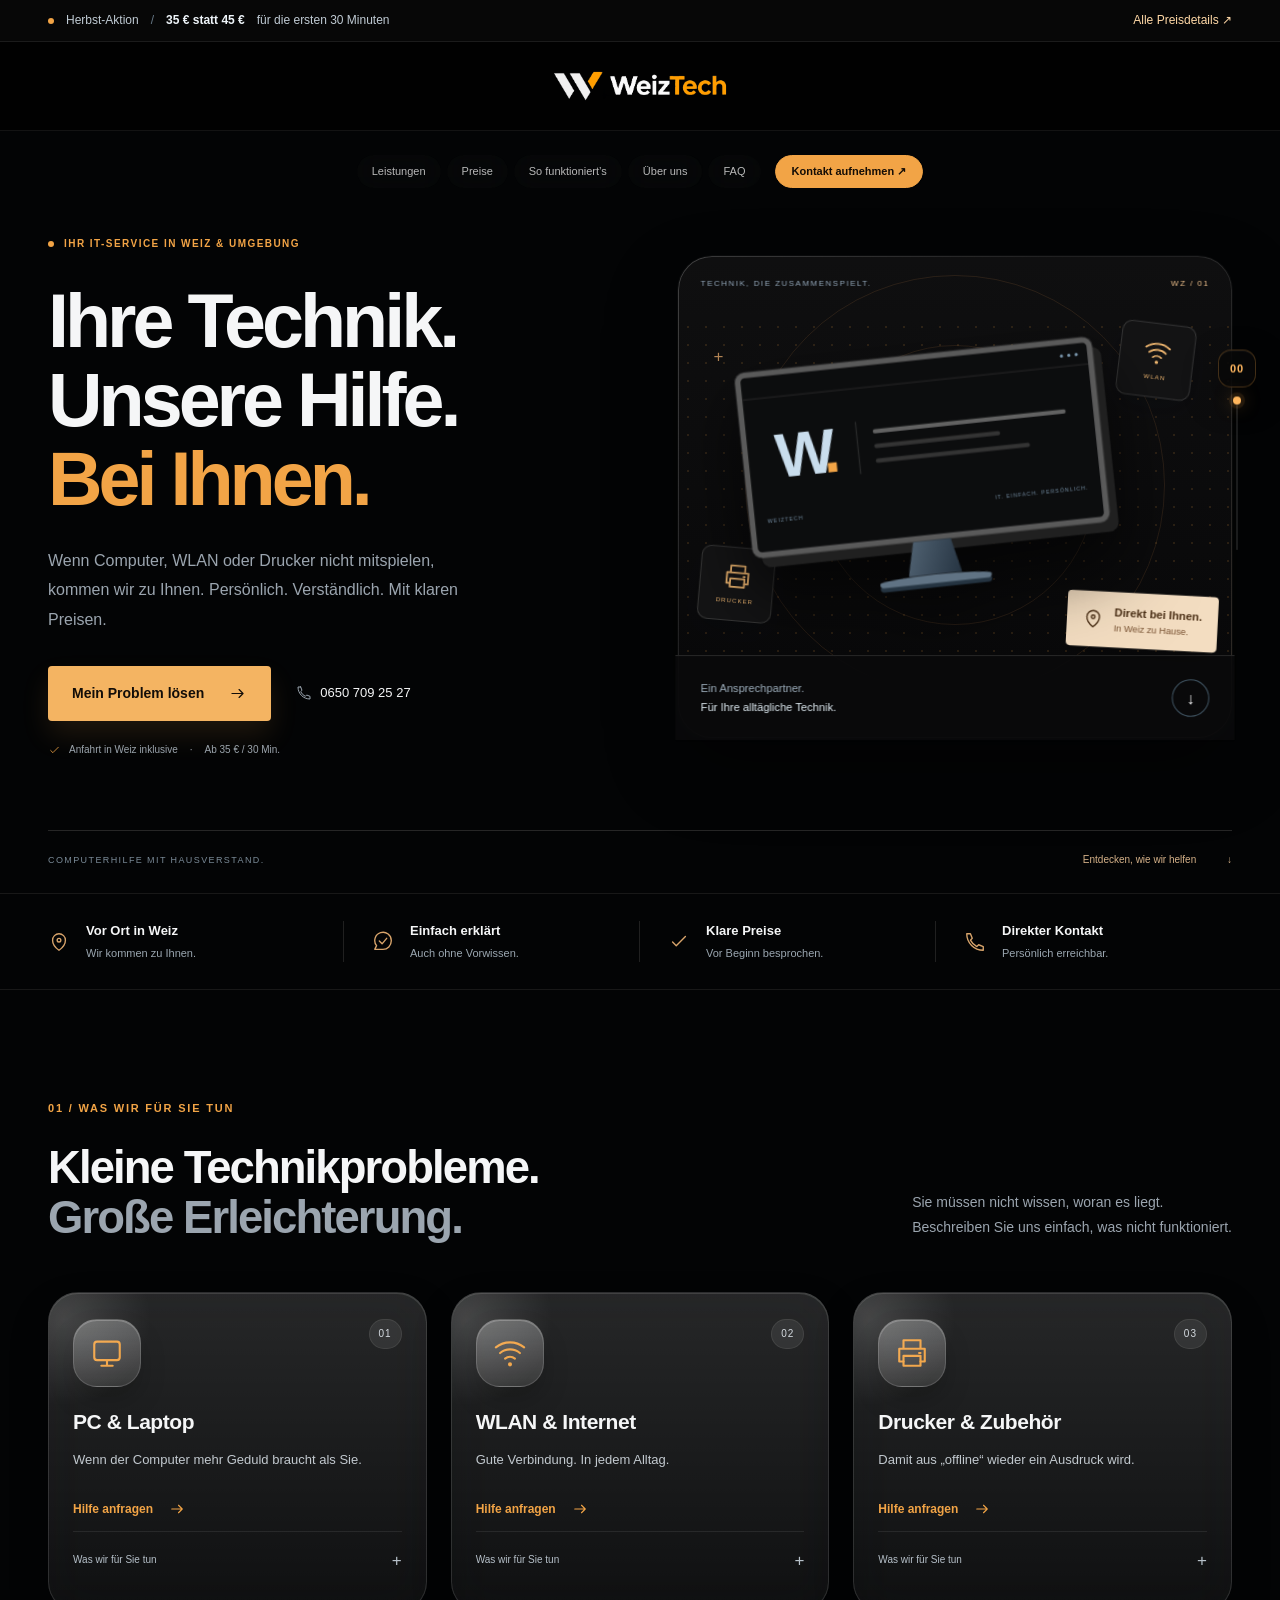
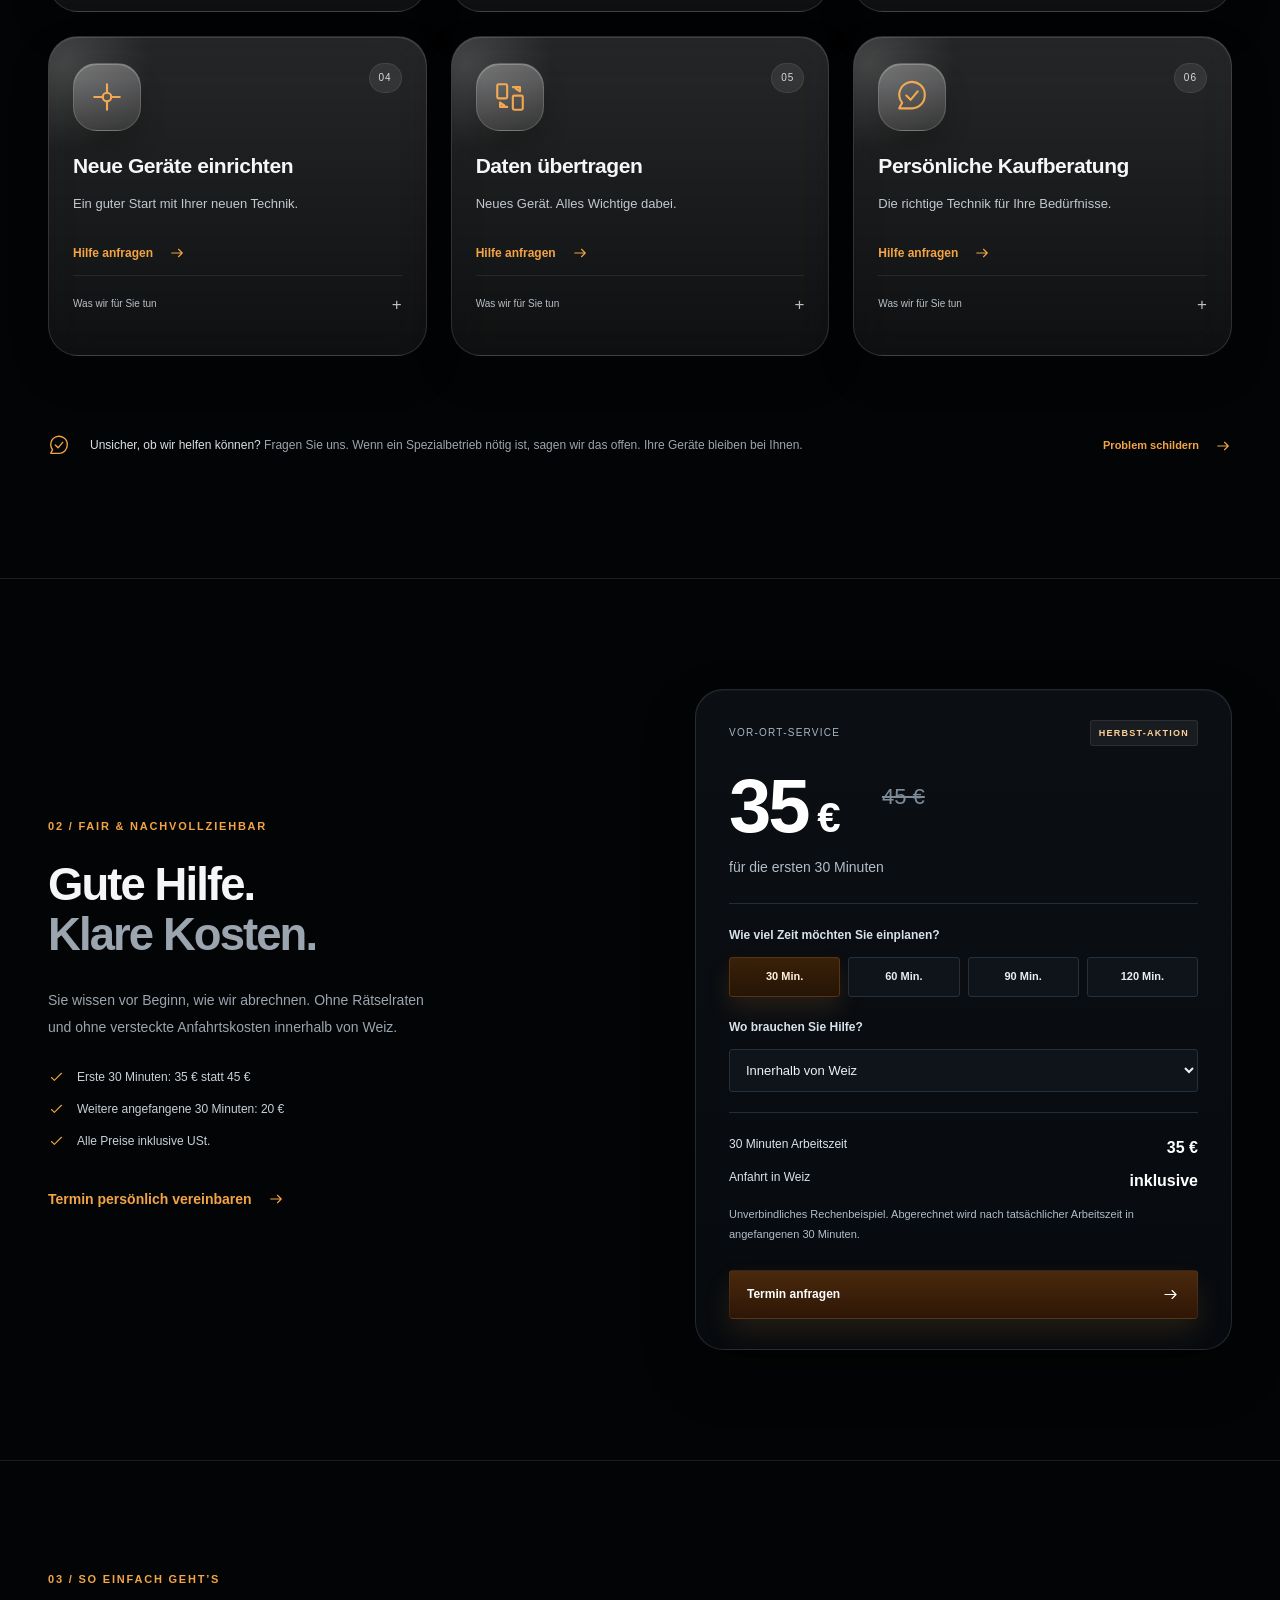
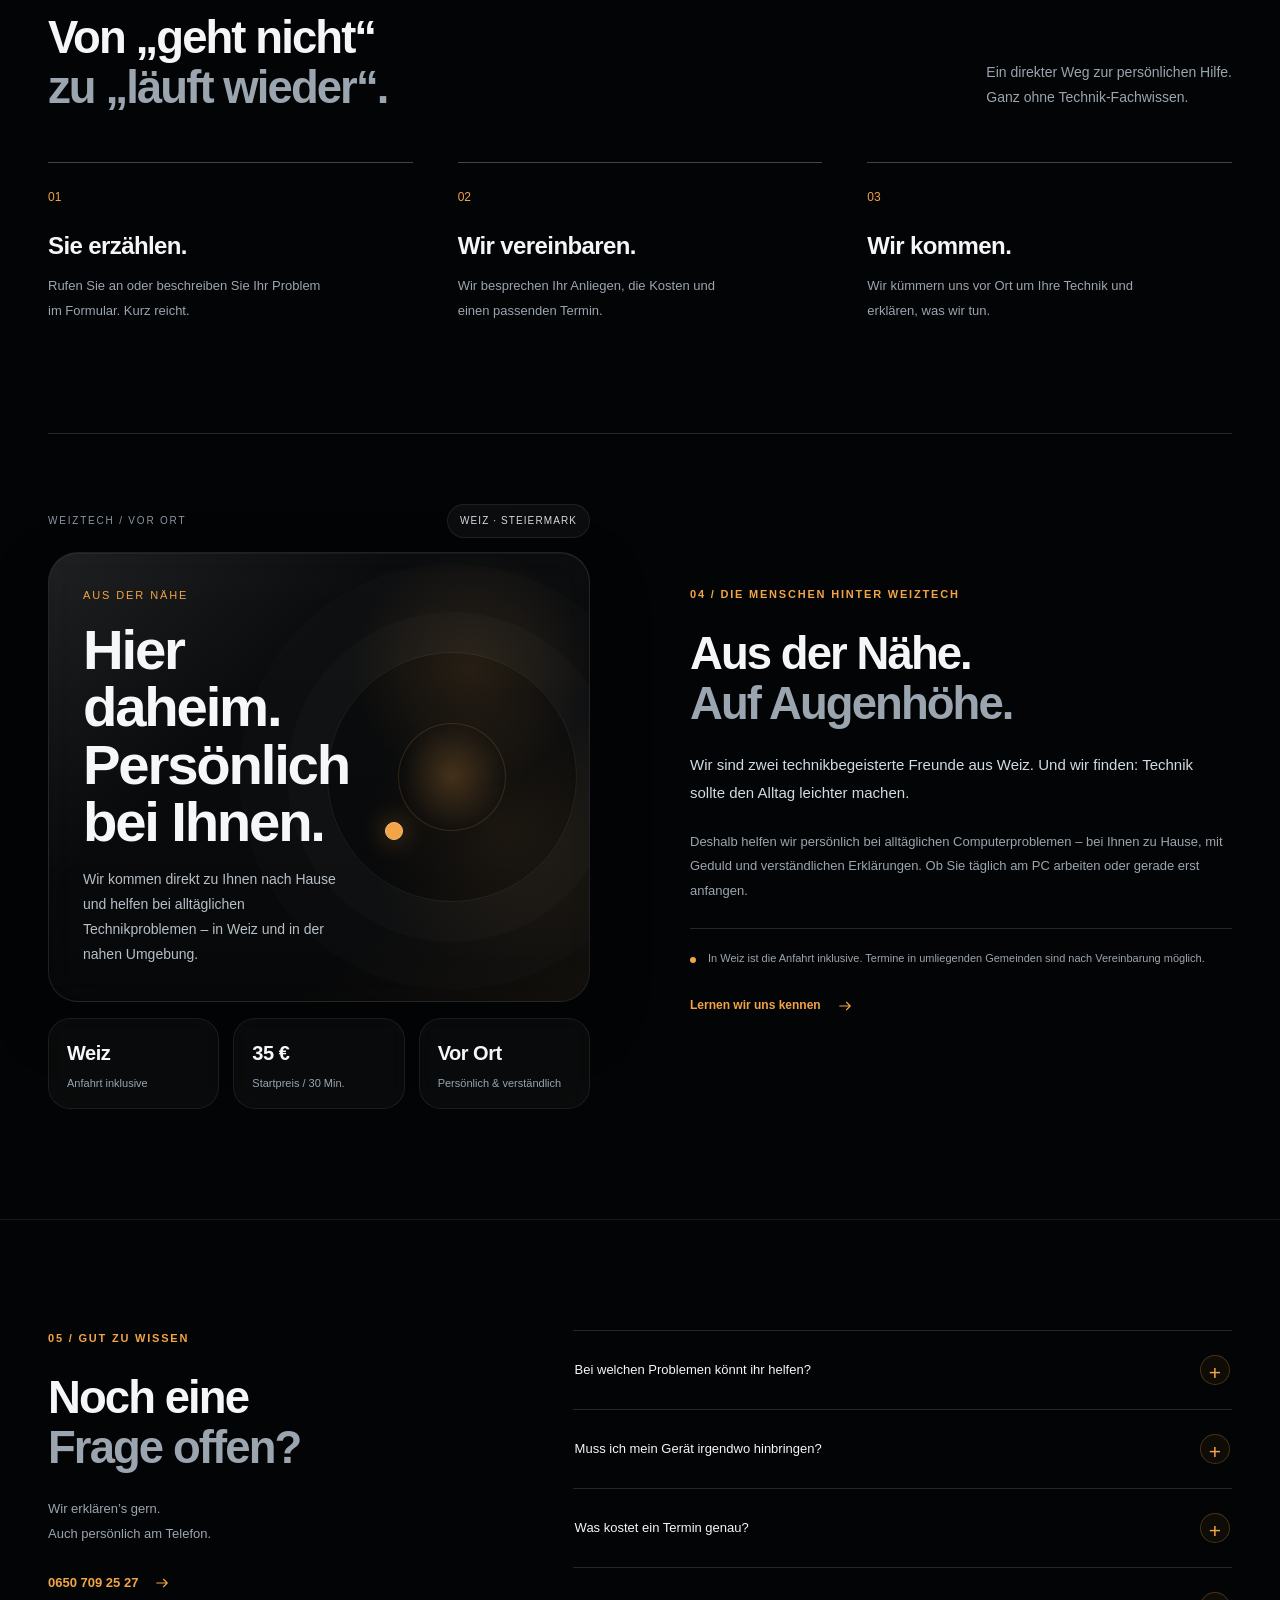
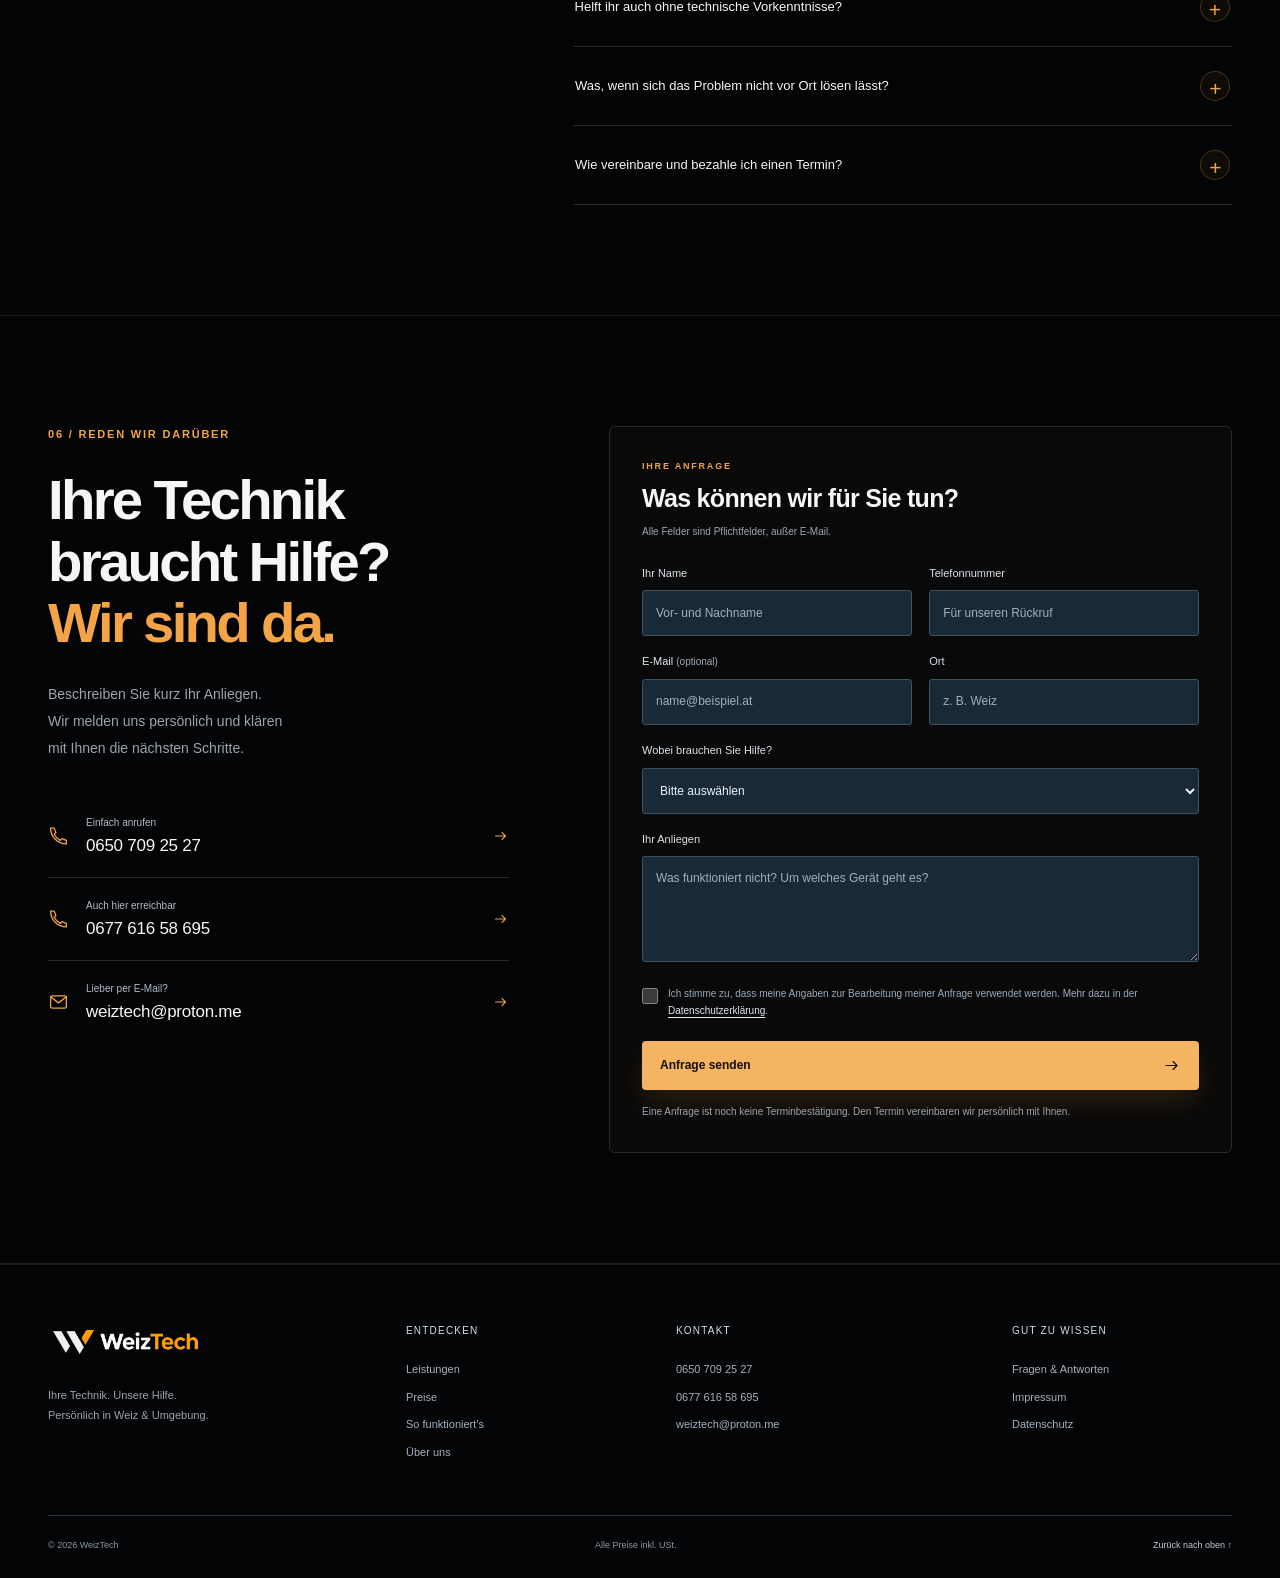
==== commit 0531e125: "Add files via upload" ====
--- a/index.html
+++ b/index.html
@@ -1,5 +1,5 @@
 <!doctype html>
-<html lang="de-AT">
+<html lang="de-AT" class="site-booting">
 <head>
  <meta charset="utf-8"><meta name="viewport" content="width=device-width, initial-scale=1, viewport-fit=cover">
  <meta name="theme-color" content="#101418"><meta name="description" content="Persönliche Computerhilfe bei Ihnen zu Hause in Weiz und Umgebung. PC, Laptop, WLAN & Drucker. Herbst-Aktion: 35 € für 30 Minuten inkl. Anfahrt in Weiz.">
@@ -7,10 +7,11 @@
  <link rel="canonical" href="https://weiztech.store/">
  <meta property="og:type" content="website"><meta property="og:locale" content="de_AT"><meta property="og:title" content="WeizTech – Computerhilfe, die zu Ihnen kommt."><meta property="og:description" content="PC, WLAN oder Drucker? Persönliche IT-Hilfe direkt bei Ihnen in Weiz und Umgebung."><meta property="og:url" content="https://weiztech.store/"><meta property="og:image" content="https://weiztech.store/assets/weiztech-logo-orange.png">
  <link rel="icon" href="assets/favicon-symbol.png" type="image/png">
- <link rel="stylesheet" href="styles.css?v=11.0"><script src="config.js?v=11.0" defer></script><script src="script.js?v=11.0" defer></script>
+ <link rel="stylesheet" href="styles.css?v=12.0"><script src="config.js?v=12.0" defer></script><script src="script.js?v=12.0" defer></script>
  <script type="application/ld+json">{"@context": "https://schema.org", "@type": "LocalBusiness", "name": "WeizTech", "url": "https://weiztech.store", "image": "https://weiztech.store/assets/weiztech-logo-orange.png", "telephone": "+436507092527", "email": "weiztech@proton.me", "areaServed": {"@type": "City", "name": "Weiz"}, "description": "Persönliche Computerhilfe und IT-Service vor Ort in Weiz und Umgebung."}</script>
 </head>
 <body>
+ <div class="site-intro" aria-hidden="true"><div class="site-intro-mark"><img src="assets/favicon-symbol.png" alt=""><span></span></div></div>
  <a class="skip-link" href="#main">Zum Inhalt springen</a>
  <div class="announcement"><div class="container"><p><span class="offer-dot"></span> Herbst-Aktion <span class="announcement-divider">/</span> <strong>35 € statt 45 €</strong> für die ersten 30 Minuten</p><a href="#preise">Alle Preisdetails <span aria-hidden="true">↗</span></a></div></div>
  <header class="site-header" id="top"><div class="container header-inner">
--- a/styles.css
+++ b/styles.css
@@ -731,4 +731,124 @@
   .local-copy{font-size:13px}
   .local-stats>div{border-radius:18px}
 }
-\n\n/* --- v11 directional scroll reveals --- */\n[data-reveal].reveal-left{\n  opacity:0.001;\n  transform:translate3d(-54px,0,0);\n}\n[data-reveal].reveal-right{\n  opacity:0.001;\n  transform:translate3d(54px,0,0);\n}\n[data-reveal].reveal-left.is-visible,\n[data-reveal].reveal-right.is-visible{\n  opacity:1;\n  transform:translate3d(0,0,0);\n}\n.service-card.reveal-left,\n.service-card.reveal-right,\n.steps-grid article.reveal-left,\n.steps-grid article.reveal-right,\n.trust-grid > div.reveal-left,\n.trust-grid > div.reveal-right,\n.faq-grid details.reveal-left,\n.faq-grid details.reveal-right,\n.contact-options>a.reveal-left,\n.contact-options>a.reveal-right,\n.local-stats>div.reveal-left,\n.local-stats>div.reveal-right{\n  transition:transform .75s cubic-bezier(.22,1,.36,1), opacity .28s ease, box-shadow .38s cubic-bezier(.22,1,.36,1), background .3s ease, border-color .3s ease, color .3s ease;\n}\n@media(max-width:700px){\n  [data-reveal].reveal-left{transform:translate3d(-26px,0,0)}\n  [data-reveal].reveal-right{transform:translate3d(26px,0,0)}\n}\n@media(prefers-reduced-motion:reduce){\n  [data-reveal].reveal-left,\n  [data-reveal].reveal-right{opacity:1!important;transform:none!important}\n}\n+
+
+/* --- v12 motion system: smooth, deliberate, hardware-accelerated --- */
+.site-intro{
+  position:fixed;
+  inset:0;
+  z-index:9999;
+  display:grid;
+  place-items:center;
+  background:#030405;
+  pointer-events:none;
+  opacity:1;
+  visibility:visible;
+  transition:opacity .72s cubic-bezier(.22,1,.36,1), visibility 0s linear .72s;
+}
+.site-intro-mark{
+  position:relative;
+  width:118px;
+  height:118px;
+  display:grid;
+  place-items:center;
+  transform:scale(.82);
+  opacity:0;
+  filter:blur(8px);
+  animation:introMarkIn .72s cubic-bezier(.16,1,.3,1) .08s forwards;
+}
+.site-intro-mark img{width:96px;height:96px;object-fit:contain;position:relative;z-index:2}
+.site-intro-mark span{
+  position:absolute;
+  left:50%;
+  bottom:-20px;
+  width:0;
+  height:2px;
+  border-radius:999px;
+  background:linear-gradient(90deg,transparent,#f2a446,transparent);
+  transform:translateX(-50%);
+  box-shadow:0 0 18px rgba(242,164,70,.45);
+  animation:introLine 1s cubic-bezier(.22,1,.36,1) .22s forwards;
+}
+html.site-ready .site-intro{opacity:0;visibility:hidden}
+@keyframes introMarkIn{to{opacity:1;filter:blur(0);transform:scale(1)}}
+@keyframes introLine{0%{width:0;opacity:0}30%{opacity:1}100%{width:138px;opacity:.85}}
+
+/* Initial hero choreography after intro */
+.site-booting .site-header,
+.site-booting .announcement,
+.site-booting .hero-copy > *,
+.site-booting .hero-visual,
+.site-booting .hero-bottom{opacity:0}
+.site-booting .hero-copy > *{transform:translate3d(-24px,18px,0)}
+.site-booting .hero-visual{transform:translate3d(42px,18px,0) rotate(-1deg) scale(.975)}
+.site-booting .site-header{transform:translate3d(0,-18px,0)}
+.site-booting .announcement{transform:translate3d(0,-10px,0)}
+.site-booting .hero-bottom{transform:translate3d(0,14px,0)}
+html.site-ready .site-header,
+html.site-ready .announcement,
+html.site-ready .hero-copy > *,
+html.site-ready .hero-visual,
+html.site-ready .hero-bottom{
+  opacity:1;
+  transform:none;
+  transition-property:opacity,transform;
+  transition-duration:.82s,1.05s;
+  transition-timing-function:ease,cubic-bezier(.16,1,.3,1);
+}
+html.site-ready .announcement{transition-delay:.12s}
+html.site-ready .site-header{transition-delay:.18s}
+html.site-ready .hero-copy .eyebrow{transition-delay:.28s}
+html.site-ready .hero-copy h1{transition-delay:.36s}
+html.site-ready .hero-copy .hero-lead{transition-delay:.44s}
+html.site-ready .hero-copy .hero-actions{transition-delay:.52s}
+html.site-ready .hero-copy .hero-note{transition-delay:.60s}
+html.site-ready .hero-visual{transition-delay:.38s}
+html.site-ready .hero-bottom{transition-delay:.68s}
+
+/* Scroll reveals: side reveals do not fade; they physically glide into place. */
+[data-reveal]{
+  --reveal-x:0px;
+  --reveal-y:34px;
+  --reveal-scale:.992;
+  opacity:0;
+  transform:translate3d(var(--reveal-x),var(--reveal-y),0) scale(var(--reveal-scale));
+  filter:blur(7px);
+  will-change:transform,opacity,filter;
+  backface-visibility:hidden;
+  transition:
+    transform 1.05s cubic-bezier(.16,1,.3,1),
+    opacity .72s cubic-bezier(.22,1,.36,1),
+    filter .9s cubic-bezier(.22,1,.36,1);
+}
+[data-reveal].reveal-left,
+[data-reveal].reveal-right{
+  --reveal-y:0px;
+  --reveal-scale:1;
+  opacity:1;
+  filter:none;
+}
+[data-reveal].reveal-left{--reveal-x:-84px}
+[data-reveal].reveal-right{--reveal-x:84px}
+[data-reveal].is-visible{
+  opacity:1;
+  transform:translate3d(0,0,0) scale(1);
+  filter:blur(0);
+}
+
+/* While reveal is running, keep hover effects calm; normal component hover returns afterwards. */
+[data-reveal].is-visible:hover{transform:translate3d(0,0,0) scale(1)}
+
+@media(max-width:700px){
+  [data-reveal].reveal-left{--reveal-x:-38px}
+  [data-reveal].reveal-right{--reveal-x:38px}
+  [data-reveal]{--reveal-y:24px;filter:blur(4px)}
+  .site-intro-mark{width:96px;height:96px}
+  .site-intro-mark img{width:78px;height:78px}
+}
+
+@media(prefers-reduced-motion:reduce){
+  .site-intro{display:none!important}
+  .site-booting .site-header,.site-booting .announcement,.site-booting .hero-copy > *,.site-booting .hero-visual,.site-booting .hero-bottom,
+  [data-reveal]{opacity:1!important;transform:none!important;filter:none!important;transition:none!important;animation:none!important}
+}
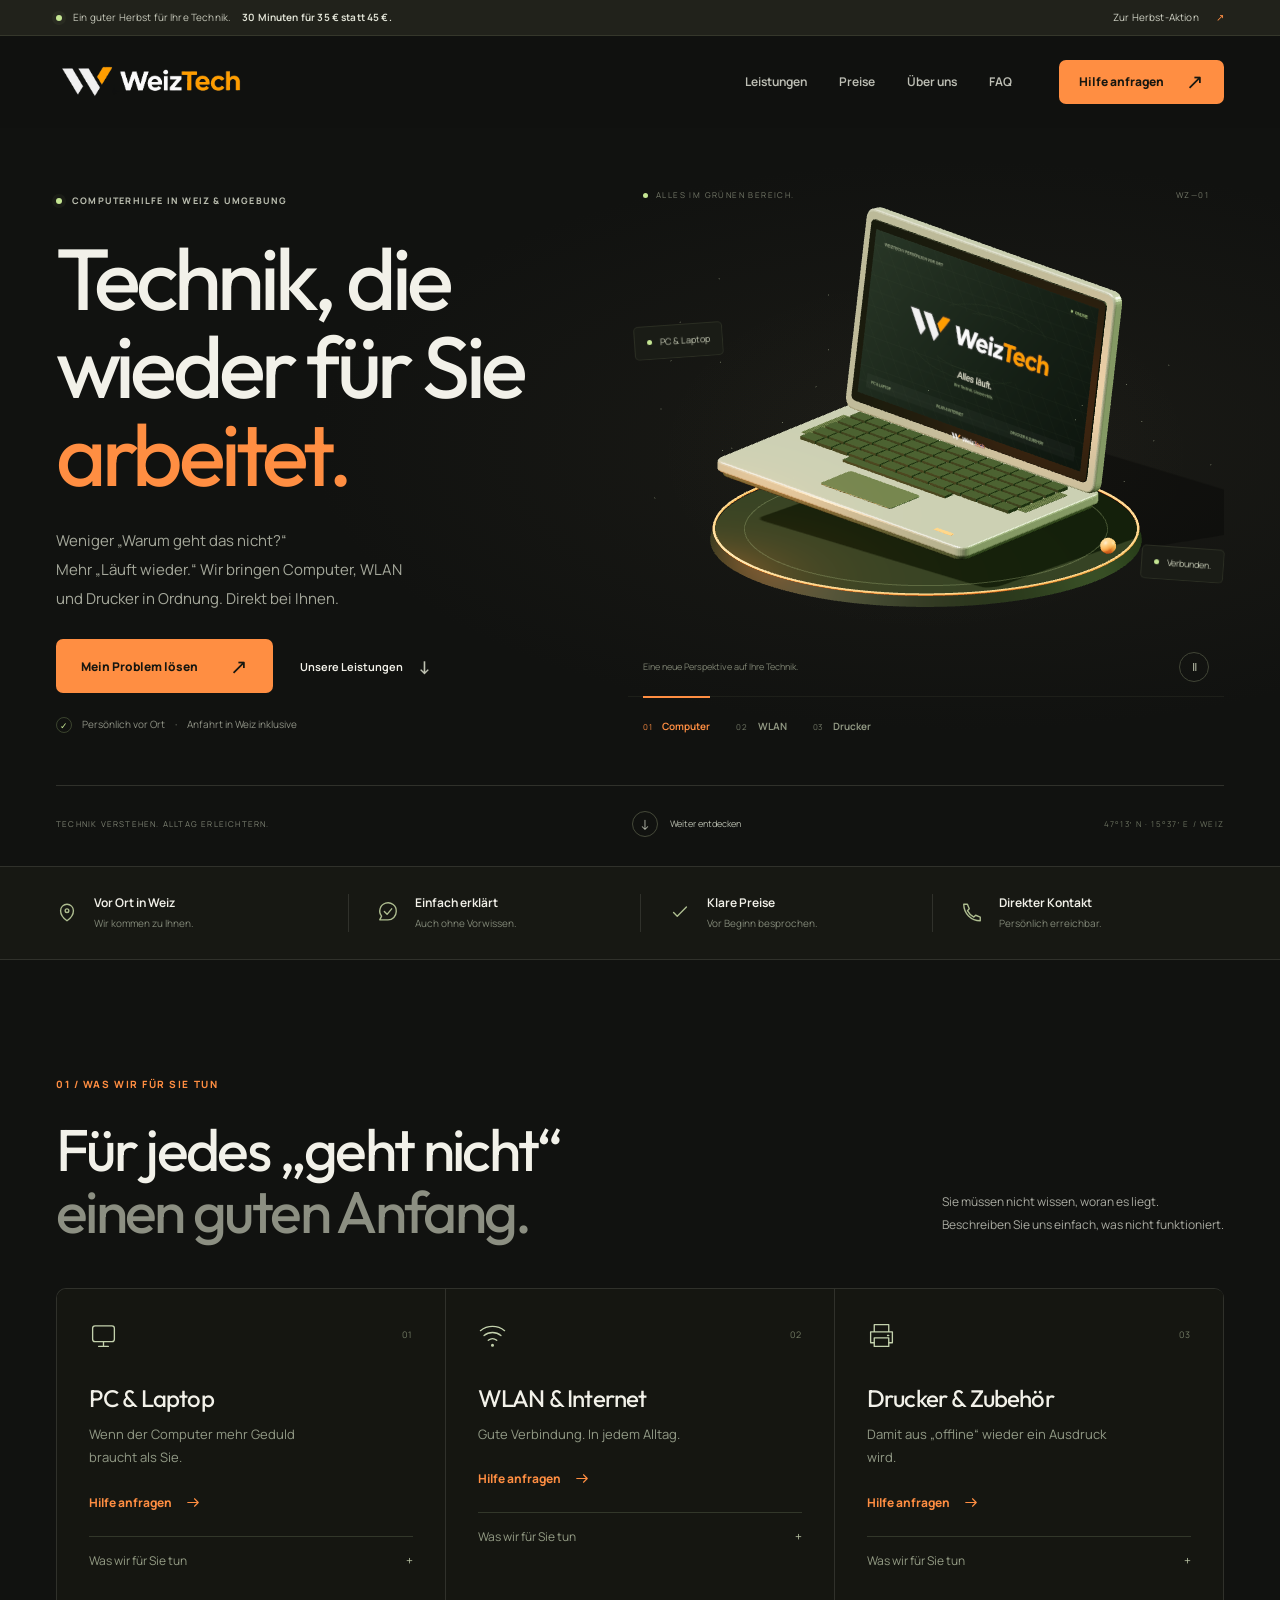
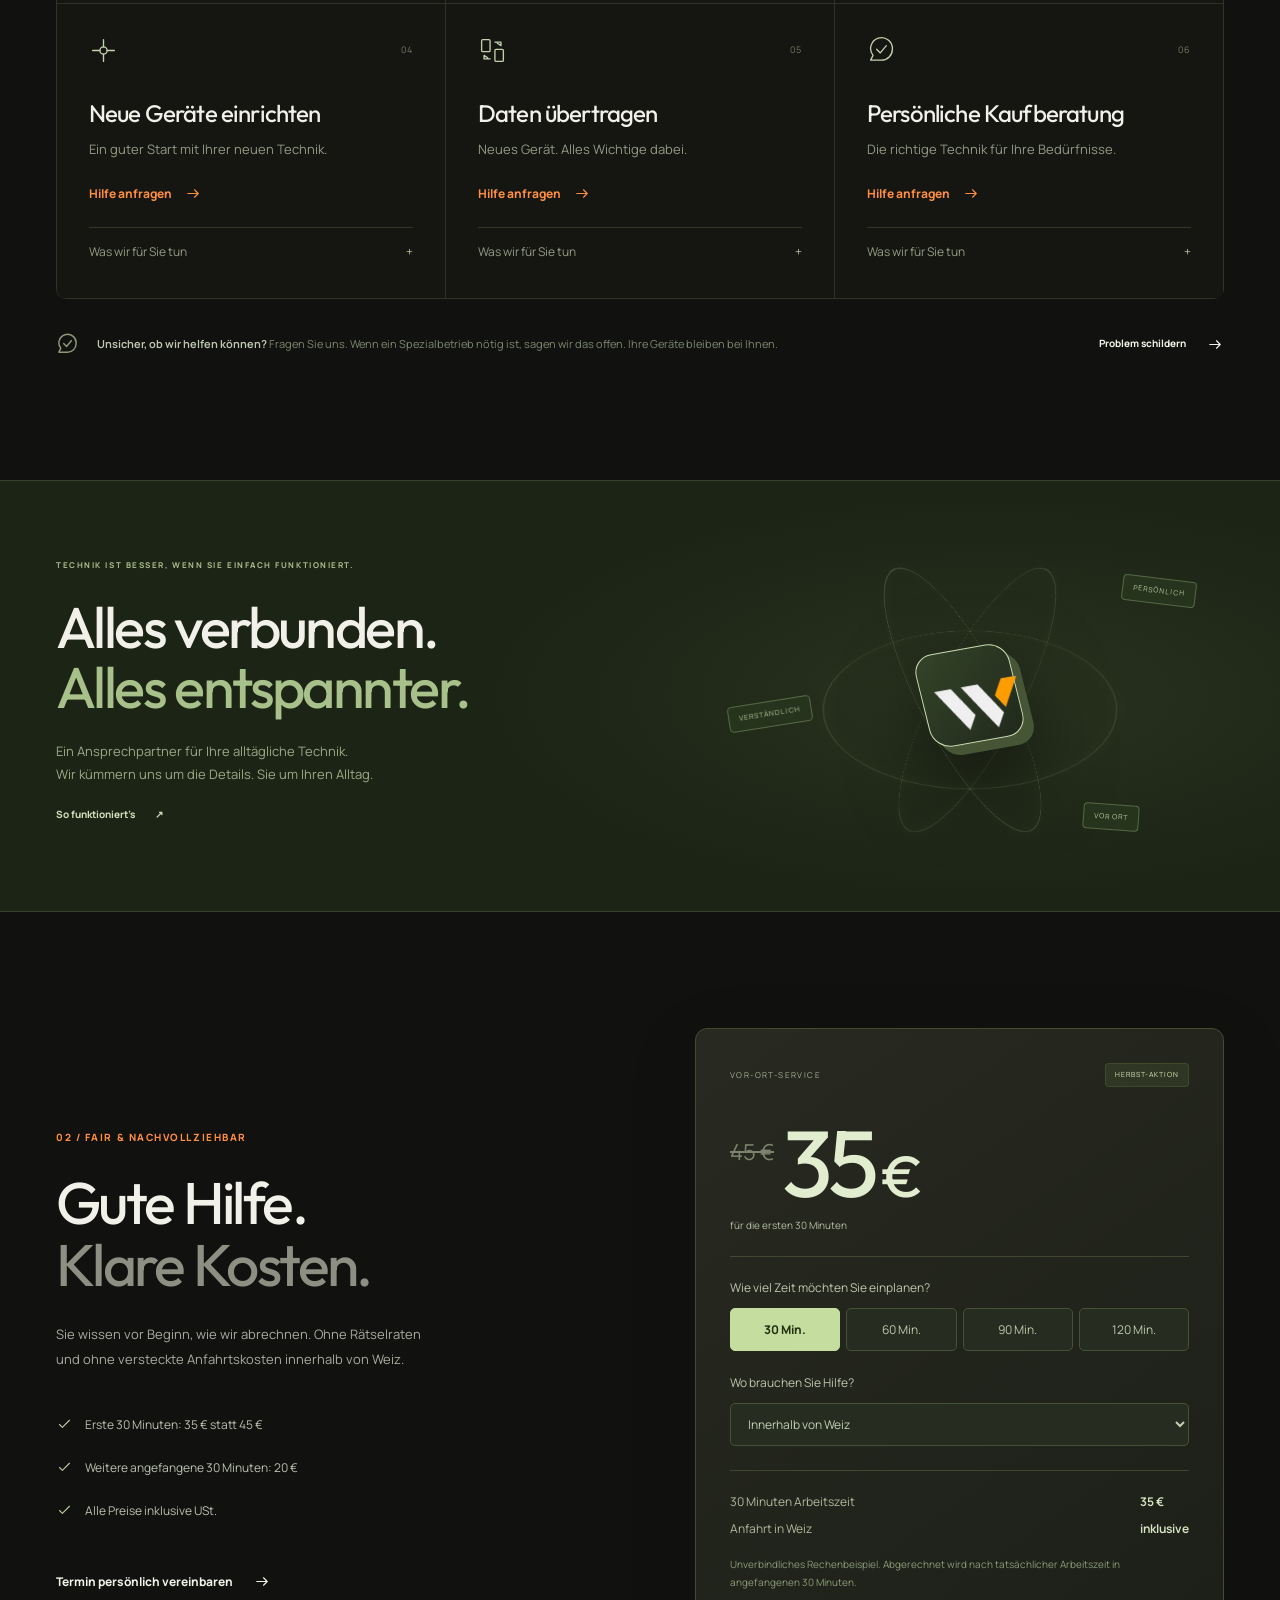
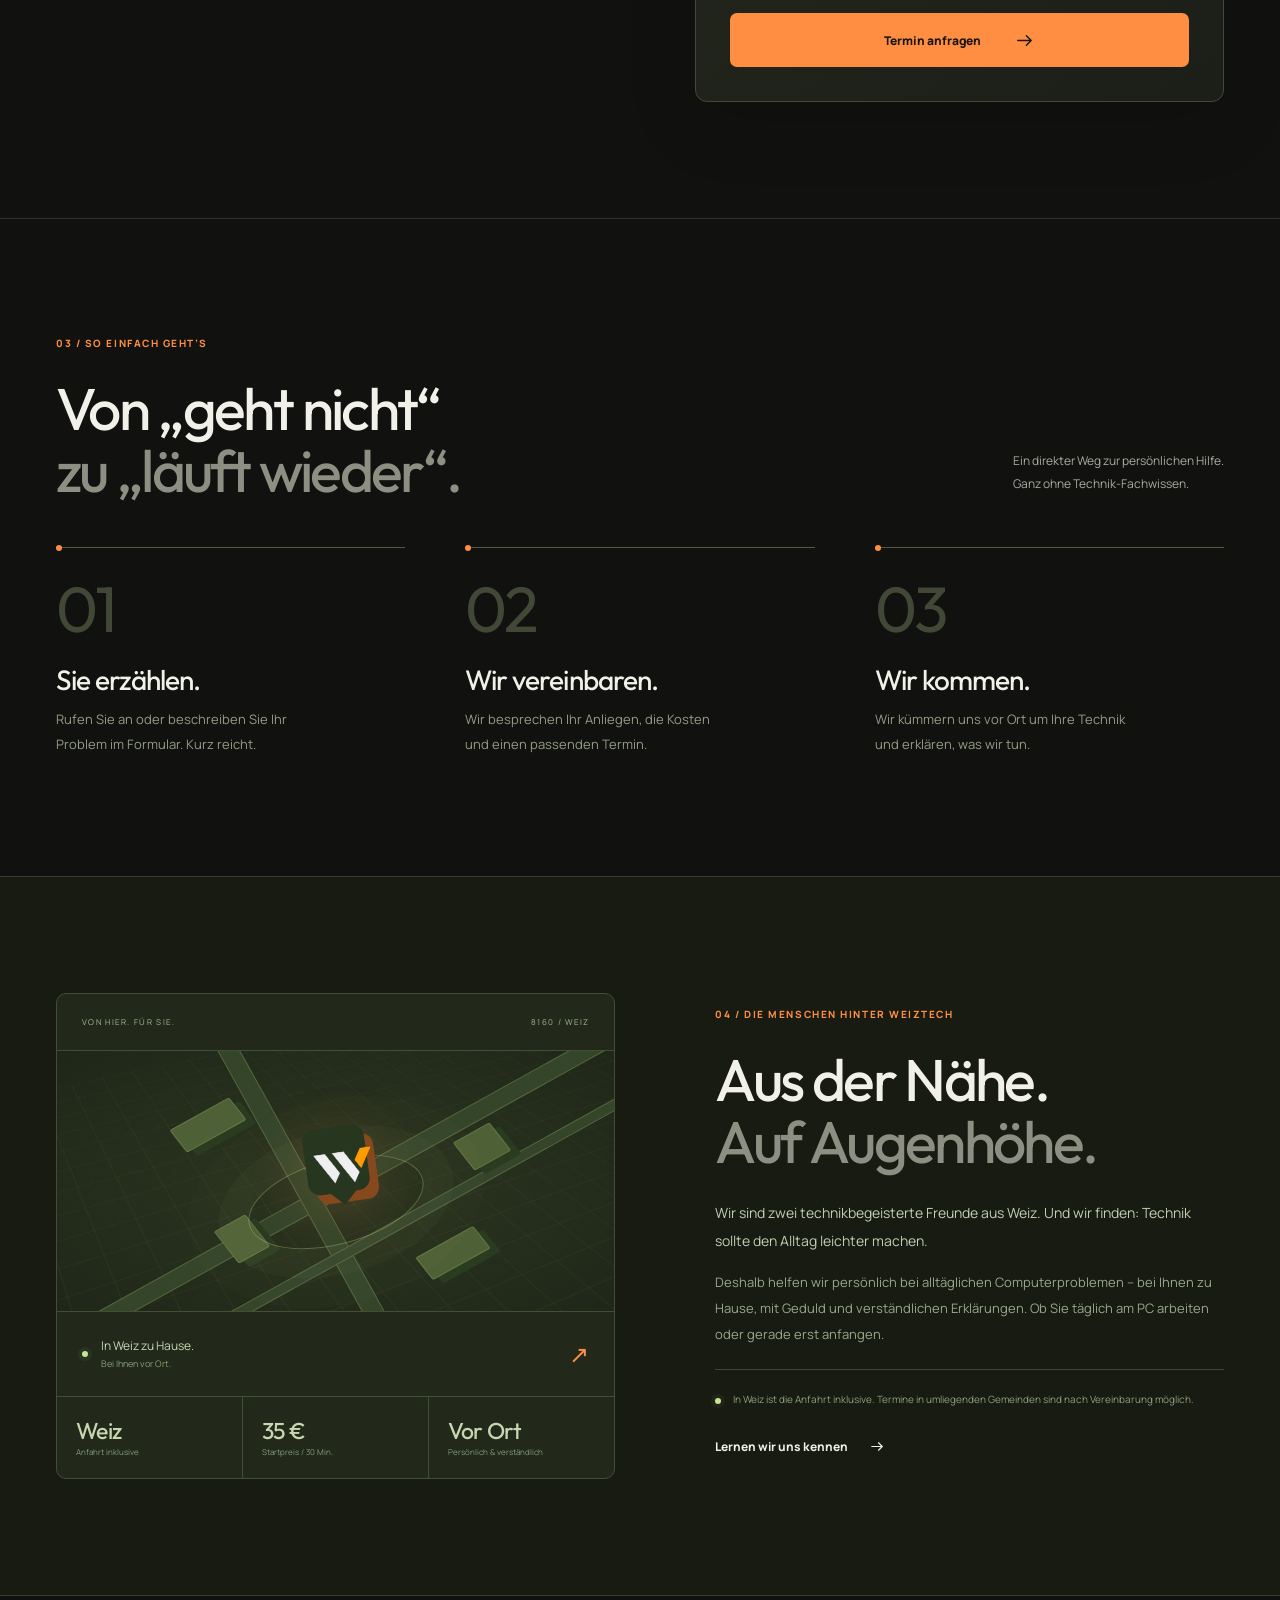
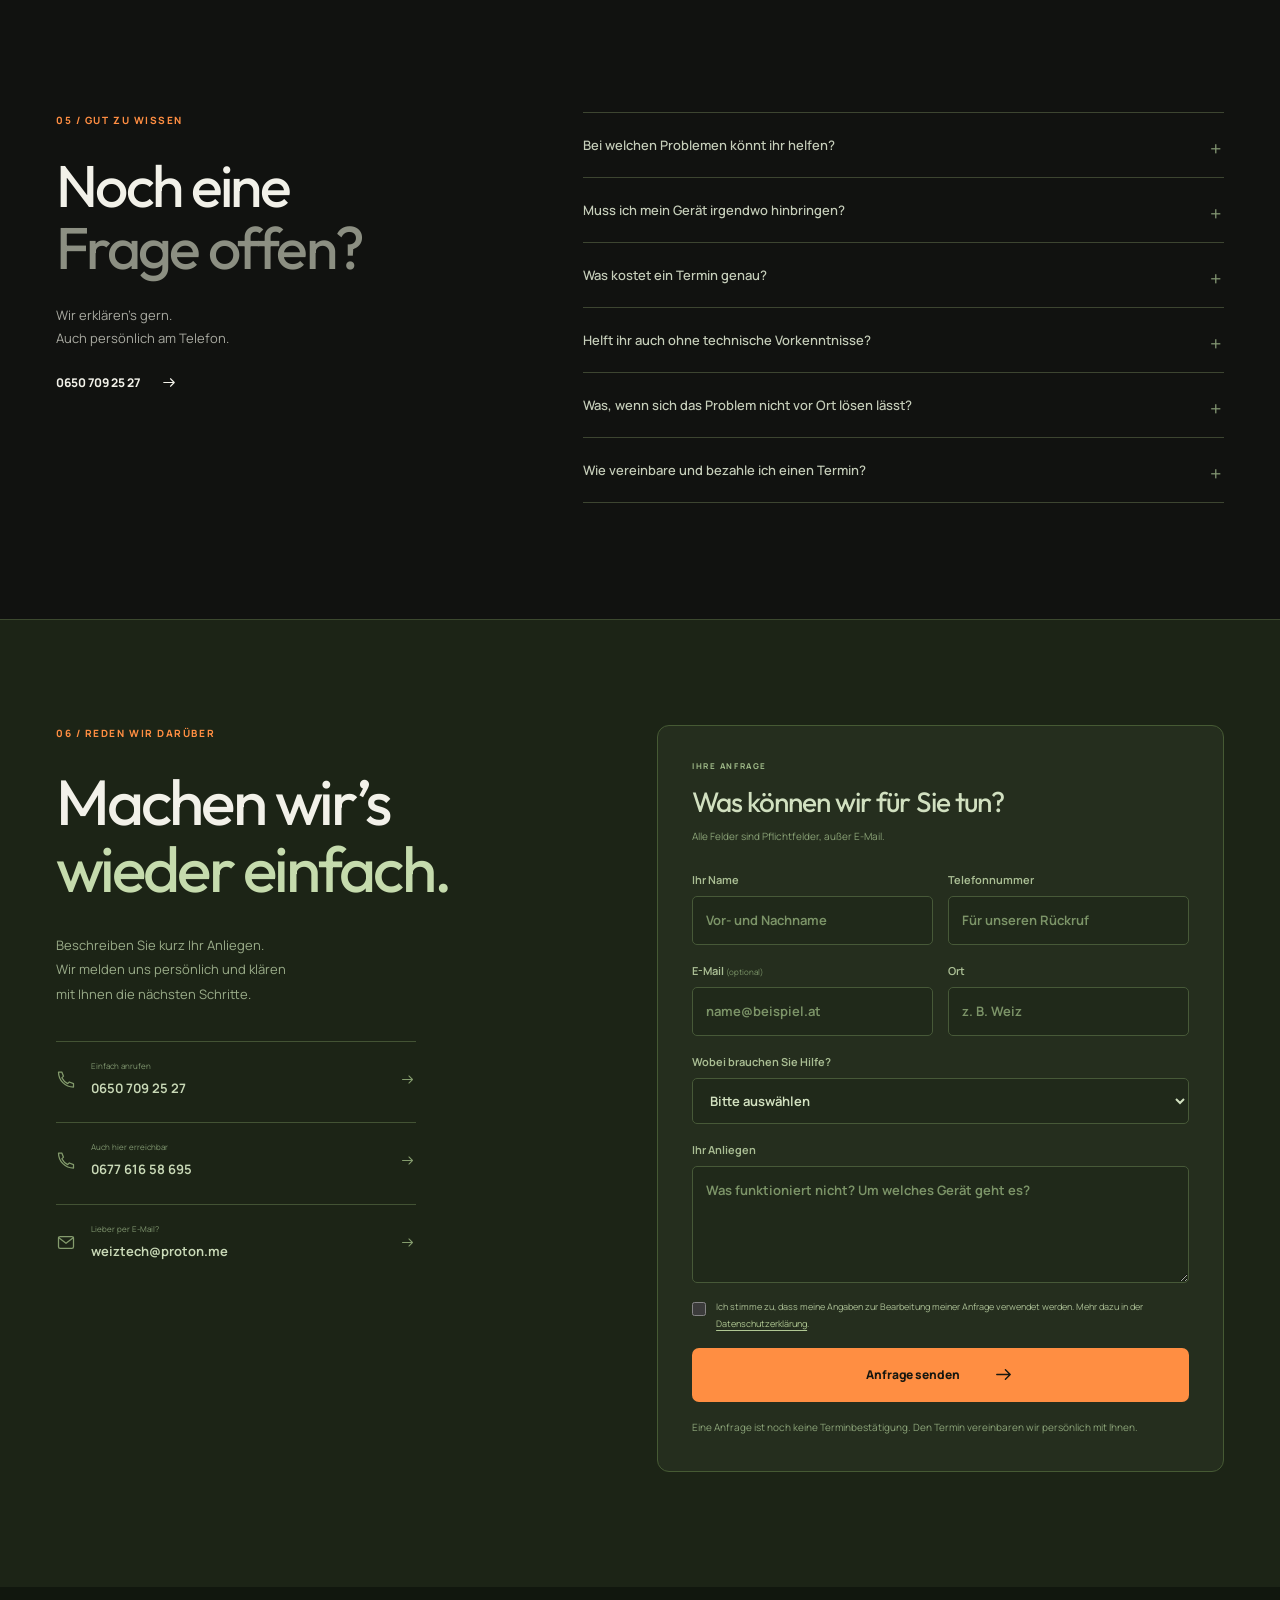
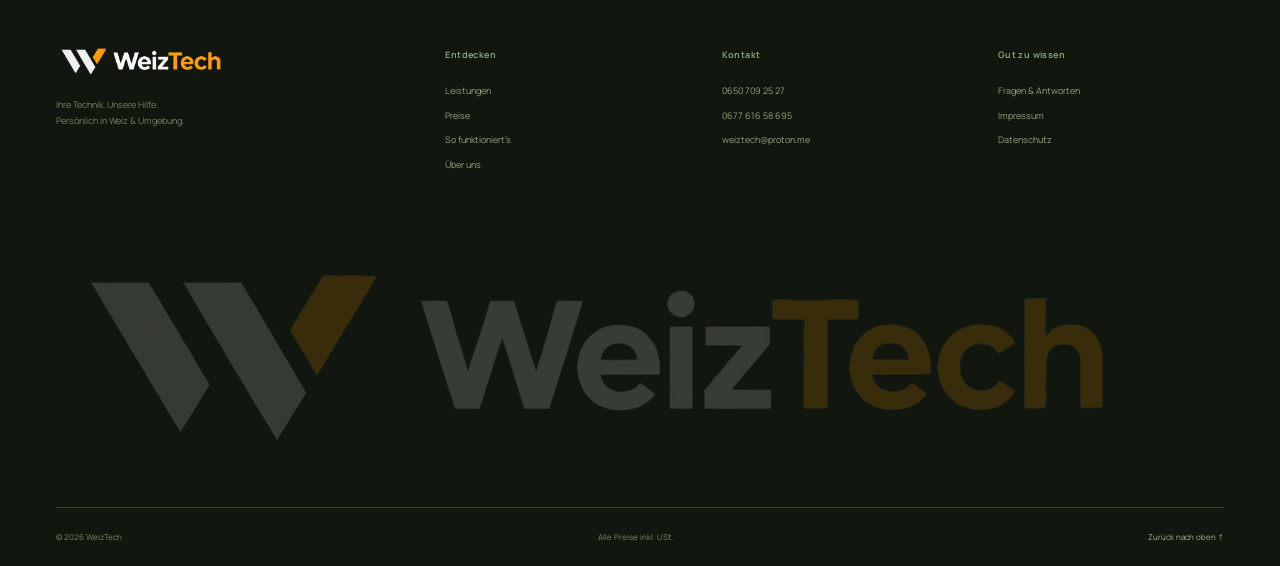
==== commit cd13922a: "3d" ====
--- a/index.html
+++ b/index.html
@@ -1,75 +1,63 @@
-<!doctype html>
-<html lang="de-AT" class="site-booting">
-<head>
- <meta charset="utf-8"><meta name="viewport" content="width=device-width, initial-scale=1, viewport-fit=cover">
- <meta name="theme-color" content="#101418"><meta name="description" content="Persönliche Computerhilfe bei Ihnen zu Hause in Weiz und Umgebung. PC, Laptop, WLAN & Drucker. Herbst-Aktion: 35 € für 30 Minuten inkl. Anfahrt in Weiz.">
- <title>WeizTech – Computerhilfe, die zu Ihnen kommt.</title>
- <link rel="canonical" href="https://weiztech.store/">
- <meta property="og:type" content="website"><meta property="og:locale" content="de_AT"><meta property="og:title" content="WeizTech – Computerhilfe, die zu Ihnen kommt."><meta property="og:description" content="PC, WLAN oder Drucker? Persönliche IT-Hilfe direkt bei Ihnen in Weiz und Umgebung."><meta property="og:url" content="https://weiztech.store/"><meta property="og:image" content="https://weiztech.store/assets/weiztech-logo-orange.png">
- <link rel="icon" href="assets/favicon-symbol.png" type="image/png">
- <link rel="stylesheet" href="styles.css?v=12.0"><script src="config.js?v=12.0" defer></script><script src="script.js?v=12.0" defer></script>
- <script type="application/ld+json">{"@context": "https://schema.org", "@type": "LocalBusiness", "name": "WeizTech", "url": "https://weiztech.store", "image": "https://weiztech.store/assets/weiztech-logo-orange.png", "telephone": "+436507092527", "email": "weiztech@proton.me", "areaServed": {"@type": "City", "name": "Weiz"}, "description": "Persönliche Computerhilfe und IT-Service vor Ort in Weiz und Umgebung."}</script>
-</head>
-<body>
- <div class="site-intro" aria-hidden="true"><div class="site-intro-mark"><img src="assets/favicon-symbol.png" alt=""><span></span></div></div>
- <a class="skip-link" href="#main">Zum Inhalt springen</a>
- <div class="announcement"><div class="container"><p><span class="offer-dot"></span> Herbst-Aktion <span class="announcement-divider">/</span> <strong>35 € statt 45 €</strong> für die ersten 30 Minuten</p><a href="#preise">Alle Preisdetails <span aria-hidden="true">↗</span></a></div></div>
- <header class="site-header" id="top"><div class="container header-inner">
-  <a class="brand" href="#top" aria-label="WeizTech Startseite"><img src="assets/weiztech-logo-orange.png" alt="WeizTech" width="190" height="42"></a>
-  <button class="menu-toggle" type="button" aria-controls="main-nav" aria-expanded="false" aria-label="Menü öffnen"><span></span><span></span></button>
-  <nav id="main-nav" class="main-nav" aria-label="Hauptnavigation"><a href="#leistungen">Leistungen</a><a href="#preise">Preise</a><a href="#ueber-uns">Über uns</a><a href="#faq">Fragen & Antworten</a><a class="button button-small" href="#kontakt">Kontakt aufnehmen <svg class="icon" viewBox="0 0 24 24" fill="none" stroke="currentColor" stroke-width="1.5" stroke-linecap="round" stroke-linejoin="round" aria-hidden="true"><path d="M5 12h14m-5-5 5 5-5 5"/></svg></a></nav>
- </div></header>
- <main id="main">
- <section class="hero">
-  <div class="container hero-quicknav" aria-label="Schnellnavigation">
-   <a href="#leistungen">Leistungen</a>
-   <a href="#preise">Preise</a>
-   <a href="#ablauf">So funktioniert’s</a>
-   <a href="#ueber-uns">Über uns</a>
-   <a href="#faq">FAQ</a>
-   <a class="hero-quicknav-cta" href="#kontakt">Kontakt aufnehmen <span aria-hidden="true">↗</span></a>
-  </div>
-  <div class="container hero-grid">
-  <div class="hero-copy"><p class="eyebrow"><span class="status-dot"></span> Ihr IT-Service in Weiz & Umgebung</p><h1>Ihre Technik.<br>Unsere Hilfe.<br><span>Bei Ihnen.</span></h1><p class="hero-lead">Wenn Computer, WLAN oder Drucker nicht mitspielen, kommen wir zu Ihnen. Persönlich. Verständlich. Mit klaren Preisen.</p><div class="hero-actions"><a class="button" href="#kontakt">Mein Problem lösen <svg class="icon" viewBox="0 0 24 24" fill="none" stroke="currentColor" stroke-width="1.5" stroke-linecap="round" stroke-linejoin="round" aria-hidden="true"><path d="M5 12h14m-5-5 5 5-5 5"/></svg></a><a class="phone-link" href="tel:+436507092527"><svg class="icon" viewBox="0 0 24 24" fill="none" stroke="currentColor" stroke-width="1.5" stroke-linecap="round" stroke-linejoin="round" aria-hidden="true"><path d="M7 3H3c0 10 8 18 18 18v-4l-5-2-2 2a16 16 0 0 1-7-7l2-2-2-5Z"/></svg> 0650 709 25 27</a></div><p class="hero-note"><svg class="icon" viewBox="0 0 24 24" fill="none" stroke="currentColor" stroke-width="1.5" stroke-linecap="round" stroke-linejoin="round" aria-hidden="true"><path d="m5 12 4 4L19 6"/></svg> Anfahrt in Weiz inklusive <span>·</span> Ab 35 € / 30 Min.</p></div>
-  <div class="hero-visual" aria-label="Computer, WLAN und Drucker: Wir bringen Ihre Technik zusammen.">
-   <div class="visual-top"><span>TECHNIK, DIE ZUSAMMENSPIELT.</span><span>WZ / 01</span></div>
-   <div class="tech-scene" aria-hidden="true"><div class="scene-orbit orbit-one"></div><div class="scene-orbit orbit-two"></div><div class="scene-cross cross-one">+</div><div class="scene-cross cross-two">+</div>
-    <div class="device-node wifi-node"><svg class="icon" viewBox="0 0 24 24" fill="none" stroke="currentColor" stroke-width="1.5" stroke-linecap="round" stroke-linejoin="round" aria-hidden="true"><path d="M2 8a16 16 0 0 1 20 0M5 12a11 11 0 0 1 14 0M8.5 16a5.5 5.5 0 0 1 7 0"/><circle cx="12" cy="20" r=".7"/></svg><span>WLAN</span></div>
-    <div class="computer-illustration"><div class="computer-frame"><div class="screen-top"><span></span><i></i><i></i><i></i></div><div class="screen-content"><div class="screen-mark">W<span>.</span></div><div class="screen-rule"></div><div class="screen-lines"><i></i><i></i><i></i></div></div><div class="screen-bottom"><span>WEIZTECH</span><span>IT. EINFACH. PERSÖNLICH.</span></div></div><div class="computer-stand"></div><div class="computer-foot"></div></div>
-    <div class="device-node printer-node"><svg class="icon" viewBox="0 0 24 24" fill="none" stroke="currentColor" stroke-width="1.5" stroke-linecap="round" stroke-linejoin="round" aria-hidden="true"><path d="M6 9V3h12v6M6 18H3V9h18v9h-3"/><path d="M6 14h12v7H6zM17 12h1"/></svg><span>DRUCKER</span></div><div class="service-stamp"><svg class="icon" viewBox="0 0 24 24" fill="none" stroke="currentColor" stroke-width="1.5" stroke-linecap="round" stroke-linejoin="round" aria-hidden="true"><path d="M19 10c0 6-7 11-7 11S5 16 5 10a7 7 0 0 1 14 0Z"/><circle cx="12" cy="10" r="2"/></svg><span>Direkt bei Ihnen.<small>In Weiz zu Hause.</small></span></div>
-   </div><div class="visual-bottom"><span>Ein Ansprechpartner.<br><strong>Für Ihre alltägliche Technik.</strong></span><a href="#leistungen" aria-label="Unsere Leistungen entdecken">↓</a></div>
-  </div>
- </div><div class="container hero-bottom"><span>COMPUTERHILFE MIT HAUSVERSTAND.</span><a href="#leistungen">Entdecken, wie wir helfen <span aria-hidden="true">↓</span></a></div></section>
- <div class="trust-strip"><div class="container trust-grid"><div><svg class="icon" viewBox="0 0 24 24" fill="none" stroke="currentColor" stroke-width="1.5" stroke-linecap="round" stroke-linejoin="round" aria-hidden="true"><path d="M19 10c0 6-7 11-7 11S5 16 5 10a7 7 0 0 1 14 0Z"/><circle cx="12" cy="10" r="2"/></svg><span><strong>Vor Ort in Weiz</strong><small>Wir kommen zu Ihnen.</small></span></div><div><svg class="icon" viewBox="0 0 24 24" fill="none" stroke="currentColor" stroke-width="1.5" stroke-linecap="round" stroke-linejoin="round" aria-hidden="true"><path d="M21 11a9 9 0 0 1-9 9H3l2-4a9 9 0 1 1 16-5Z"/><path d="m8 11 3 3 5-6"/></svg><span><strong>Einfach erklärt</strong><small>Auch ohne Vorwissen.</small></span></div><div><svg class="icon" viewBox="0 0 24 24" fill="none" stroke="currentColor" stroke-width="1.5" stroke-linecap="round" stroke-linejoin="round" aria-hidden="true"><path d="m5 12 4 4L19 6"/></svg><span><strong>Klare Preise</strong><small>Vor Beginn besprochen.</small></span></div><div><svg class="icon" viewBox="0 0 24 24" fill="none" stroke="currentColor" stroke-width="1.5" stroke-linecap="round" stroke-linejoin="round" aria-hidden="true"><path d="M7 3H3c0 10 8 18 18 18v-4l-5-2-2 2a16 16 0 0 1-7-7l2-2-2-5Z"/></svg><span><strong>Direkter Kontakt</strong><small>Persönlich erreichbar.</small></span></div></div></div>
- <section class="section services-section" id="leistungen"><div class="container"><div class="section-heading"><div><p class="eyebrow">01 / Was wir für Sie tun</p><h2>Kleine Technikprobleme.<br><span>Große Erleichterung.</span></h2></div><p>Sie müssen nicht wissen, woran es liegt.<br>Beschreiben Sie uns einfach, was nicht funktioniert.</p></div><div class="services-grid"><article class="service-card"><div class="service-top"><svg class="icon" viewBox="0 0 24 24" fill="none" stroke="currentColor" stroke-width="1.5" stroke-linecap="round" stroke-linejoin="round" aria-hidden="true"><rect x="3" y="4" width="18" height="13" rx="2"/><path d="M8 21h8m-4-4v4"/></svg><span>01</span></div><h3>PC & Laptop</h3><p>Wenn der Computer mehr Geduld braucht als Sie.</p><a href="#kontakt" class="text-link" data-topic="PC oder Laptop">Hilfe anfragen <svg class="icon" viewBox="0 0 24 24" fill="none" stroke="currentColor" stroke-width="1.5" stroke-linecap="round" stroke-linejoin="round" aria-hidden="true"><path d="M5 12h14m-5-5 5 5-5 5"/></svg></a><details class="service-details"><summary>Was wir für Sie tun</summary><p>Wir prüfen langsame Geräte, Fehlermeldungen und Softwareprobleme – und erklären, welche Lösung sinnvoll ist.</p><small>Fehleranalyse · Optimierung · Software</small></details></article><article class="service-card"><div class="service-top"><svg class="icon" viewBox="0 0 24 24" fill="none" stroke="currentColor" stroke-width="1.5" stroke-linecap="round" stroke-linejoin="round" aria-hidden="true"><path d="M2 8a16 16 0 0 1 20 0M5 12a11 11 0 0 1 14 0M8.5 16a5.5 5.5 0 0 1 7 0"/><circle cx="12" cy="20" r=".7"/></svg><span>02</span></div><h3>WLAN & Internet</h3><p>Gute Verbindung. In jedem Alltag.</p><a href="#kontakt" class="text-link" data-topic="WLAN oder Internet">Hilfe anfragen <svg class="icon" viewBox="0 0 24 24" fill="none" stroke="currentColor" stroke-width="1.5" stroke-linecap="round" stroke-linejoin="round" aria-hidden="true"><path d="M5 12h14m-5-5 5 5-5 5"/></svg></a><details class="service-details"><summary>Was wir für Sie tun</summary><p>Wir prüfen Router und WLAN, verbinden Ihre Geräte und helfen bei Verbindungsproblemen direkt vor Ort.</p><small>Router · WLAN-Einrichtung · Verbindung</small></details></article><article class="service-card"><div class="service-top"><svg class="icon" viewBox="0 0 24 24" fill="none" stroke="currentColor" stroke-width="1.5" stroke-linecap="round" stroke-linejoin="round" aria-hidden="true"><path d="M6 9V3h12v6M6 18H3V9h18v9h-3"/><path d="M6 14h12v7H6zM17 12h1"/></svg><span>03</span></div><h3>Drucker & Zubehör</h3><p>Damit aus „offline“ wieder ein Ausdruck wird.</p><a href="#kontakt" class="text-link" data-topic="Drucker oder Zubehör">Hilfe anfragen <svg class="icon" viewBox="0 0 24 24" fill="none" stroke="currentColor" stroke-width="1.5" stroke-linecap="round" stroke-linejoin="round" aria-hidden="true"><path d="M5 12h14m-5-5 5 5-5 5"/></svg></a><details class="service-details"><summary>Was wir für Sie tun</summary><p>Drucker, Scanner oder Monitor: Wir richten Ihr Zubehör ein und bringen Geräte wieder zusammen.</p><small>Installation · Verbindung · Einrichtung</small></details></article><article class="service-card"><div class="service-top"><svg class="icon" viewBox="0 0 24 24" fill="none" stroke="currentColor" stroke-width="1.5" stroke-linecap="round" stroke-linejoin="round" aria-hidden="true"><path d="M12 3v6m0 6v6M3 12h6m6 0h6"/><circle cx="12" cy="12" r="3"/></svg><span>04</span></div><h3>Neue Geräte einrichten</h3><p>Ein guter Start mit Ihrer neuen Technik.</p><a href="#kontakt" class="text-link" data-topic="Einrichtung">Hilfe anfragen <svg class="icon" viewBox="0 0 24 24" fill="none" stroke="currentColor" stroke-width="1.5" stroke-linecap="round" stroke-linejoin="round" aria-hidden="true"><path d="M5 12h14m-5-5 5 5-5 5"/></svg></a><details class="service-details"><summary>Was wir für Sie tun</summary><p>Vom Benutzerkonto bis zur E-Mail: Wir richten Ihr Gerät mit Ihnen ein und erklären die wichtigsten Funktionen.</p><small>E-Mail · Programme · Einstellungen</small></details></article><article class="service-card"><div class="service-top"><svg class="icon" viewBox="0 0 24 24" fill="none" stroke="currentColor" stroke-width="1.5" stroke-linecap="round" stroke-linejoin="round" aria-hidden="true"><rect x="3" y="3" width="7" height="10" rx="1"/><rect x="14" y="11" width="7" height="10" rx="1"/><path d="M14 5h5v3m-3-2 3 2M10 19H5v-3m3 2-3-2"/></svg><span>05</span></div><h3>Daten übertragen</h3><p>Neues Gerät. Alles Wichtige dabei.</p><a href="#kontakt" class="text-link" data-topic="Datenübertragung">Hilfe anfragen <svg class="icon" viewBox="0 0 24 24" fill="none" stroke="currentColor" stroke-width="1.5" stroke-linecap="round" stroke-linejoin="round" aria-hidden="true"><path d="M5 12h14m-5-5 5 5-5 5"/></svg></a><details class="service-details"><summary>Was wir für Sie tun</summary><p>Wir helfen, Ihre Fotos, Dokumente und persönlichen Dateien auf ein neues Gerät zu übertragen.</p><small>Gerätewechsel · Fotos · Dokumente</small></details></article><article class="service-card"><div class="service-top"><svg class="icon" viewBox="0 0 24 24" fill="none" stroke="currentColor" stroke-width="1.5" stroke-linecap="round" stroke-linejoin="round" aria-hidden="true"><path d="M21 11a9 9 0 0 1-9 9H3l2-4a9 9 0 1 1 16-5Z"/><path d="m8 11 3 3 5-6"/></svg><span>06</span></div><h3>Persönliche Kaufberatung</h3><p>Die richtige Technik für Ihre Bedürfnisse.</p><a href="#kontakt" class="text-link" data-topic="Kaufberatung">Hilfe anfragen <svg class="icon" viewBox="0 0 24 24" fill="none" stroke="currentColor" stroke-width="1.5" stroke-linecap="round" stroke-linejoin="round" aria-hidden="true"><path d="M5 12h14m-5-5 5 5-5 5"/></svg></a><details class="service-details"><summary>Was wir für Sie tun</summary><p>Wir besprechen, was Sie wirklich brauchen, und helfen bei der Auswahl von Computer, Laptop und Zubehör.</p><small>Bedarf klären · Vergleichen · Auswählen</small></details></article></div><div class="scope-note"><svg class="icon" viewBox="0 0 24 24" fill="none" stroke="currentColor" stroke-width="1.5" stroke-linecap="round" stroke-linejoin="round" aria-hidden="true"><path d="M21 11a9 9 0 0 1-9 9H3l2-4a9 9 0 1 1 16-5Z"/><path d="m8 11 3 3 5-6"/></svg><p><strong>Unsicher, ob wir helfen können?</strong> Fragen Sie uns. Wenn ein Spezialbetrieb nötig ist, sagen wir das offen. Ihre Geräte bleiben bei Ihnen.</p><a href="#kontakt" class="text-link">Problem schildern <svg class="icon" viewBox="0 0 24 24" fill="none" stroke="currentColor" stroke-width="1.5" stroke-linecap="round" stroke-linejoin="round" aria-hidden="true"><path d="M5 12h14m-5-5 5 5-5 5"/></svg></a></div></div></section>
- <section class="section pricing-section" id="preise"><div class="container pricing-grid"><div class="pricing-copy"><p class="eyebrow">02 / Fair & nachvollziehbar</p><h2>Gute Hilfe.<br><span>Klare Kosten.</span></h2><p>Sie wissen vor Beginn, wie wir abrechnen. Ohne Rätselraten und ohne versteckte Anfahrtskosten innerhalb von Weiz.</p><ul class="check-list"><li><svg class="icon" viewBox="0 0 24 24" fill="none" stroke="currentColor" stroke-width="1.5" stroke-linecap="round" stroke-linejoin="round" aria-hidden="true"><path d="m5 12 4 4L19 6"/></svg> Erste 30 Minuten: 35 € statt 45 €</li><li><svg class="icon" viewBox="0 0 24 24" fill="none" stroke="currentColor" stroke-width="1.5" stroke-linecap="round" stroke-linejoin="round" aria-hidden="true"><path d="m5 12 4 4L19 6"/></svg> Weitere angefangene 30 Minuten: 20 €</li><li><svg class="icon" viewBox="0 0 24 24" fill="none" stroke="currentColor" stroke-width="1.5" stroke-linecap="round" stroke-linejoin="round" aria-hidden="true"><path d="m5 12 4 4L19 6"/></svg> Alle Preise inklusive USt.</li></ul><a class="text-link" href="#kontakt">Termin persönlich vereinbaren <svg class="icon" viewBox="0 0 24 24" fill="none" stroke="currentColor" stroke-width="1.5" stroke-linecap="round" stroke-linejoin="round" aria-hidden="true"><path d="M5 12h14m-5-5 5 5-5 5"/></svg></a></div>
- <div class="price-calculator"><div class="price-card-head"><span>VOR-ORT-SERVICE</span><span class="offer-badge">HERBST-AKTION</span></div><div class="price-display"><span class="price-old">45 €</span><strong><span id="price-total">35</span><span class="currency"> €</span></strong><p id="price-duration">für die ersten 30 Minuten</p></div><div class="calculator-controls"><p class="control-label" id="duration-label">Wie viel Zeit möchten Sie einplanen?</p><div class="duration-options" role="group" aria-label="Arbeitszeit auswählen"><button type="button" data-duration="30" aria-pressed="true">30 Min.</button><button type="button" data-duration="60" aria-pressed="false">60 Min.</button><button type="button" data-duration="90" aria-pressed="false">90 Min.</button><button type="button" data-duration="120" aria-pressed="false">120 Min.</button></div><label for="service-area">Wo brauchen Sie Hilfe?</label><select id="service-area"><option value="weiz">Innerhalb von Weiz</option><option value="outside">Außerhalb von Weiz</option></select></div><div class="estimate-summary" aria-live="polite" aria-atomic="true"><span id="estimate-description">30 Minuten Arbeitszeit</span><strong id="estimate-total">35 €</strong><span id="travel-description">Anfahrt in Weiz</span><strong id="travel-total">inklusive</strong></div><p class="estimate-note" id="estimate-note">Unverbindliches Rechenbeispiel. Abgerechnet wird nach tatsächlicher Arbeitszeit in angefangenen 30 Minuten.</p><a href="#kontakt" class="button button-dark" id="estimate-cta">Termin anfragen <svg class="icon" viewBox="0 0 24 24" fill="none" stroke="currentColor" stroke-width="1.5" stroke-linecap="round" stroke-linejoin="round" aria-hidden="true"><path d="M5 12h14m-5-5 5 5-5 5"/></svg></a></div></div></section>
- <section class="section process-section" id="ablauf"><div class="container"><div class="section-heading"><div><p class="eyebrow">03 / So einfach geht’s</p><h2>Von „geht nicht“<br><span>zu „läuft wieder“.</span></h2></div><p>Ein direkter Weg zur persönlichen Hilfe.<br>Ganz ohne Technik-Fachwissen.</p></div><div class="steps-grid"><article><span class="step-number">01</span><h3>Sie erzählen.</h3><p>Rufen Sie an oder beschreiben Sie Ihr Problem im Formular. Kurz reicht.</p></article><article><span class="step-number">02</span><h3>Wir vereinbaren.</h3><p>Wir besprechen Ihr Anliegen, die Kosten und einen passenden Termin.</p></article><article><span class="step-number">03</span><h3>Wir kommen.</h3><p>Wir kümmern uns vor Ort um Ihre Technik und erklären, was wir tun.</p></article></div></div></section>
- <section class="section about-section" id="ueber-uns"><div class="container about-grid"><div class="local-graphic">
-<div class="local-head"><span class="local-kicker">WEIZTECH / VOR ORT</span><span class="local-chip">WEIZ · STEIERMARK</span></div>
-<div class="local-panel">
-  <div class="local-panel-copy">
-    <p class="local-label">AUS DER NÄHE</p>
-    <h3 class="local-title">Hier daheim.<br>Persönlich bei Ihnen.</h3>
-    <p class="local-copy">Wir kommen direkt zu Ihnen nach Hause und helfen bei alltäglichen Technikproblemen – in Weiz und in der nahen Umgebung.</p>
-  </div>
-  <div class="local-orbit" aria-hidden="true"><span></span><span></span><span></span></div>
-</div>
-<div class="local-stats">
-  <div><strong>Weiz</strong><span>Anfahrt inklusive</span></div>
-  <div><strong>35 €</strong><span>Startpreis / 30 Min.</span></div>
-  <div><strong>Vor Ort</strong><span>Persönlich & verständlich</span></div>
-</div>
-</div><div class="about-copy"><p class="eyebrow">04 / Die Menschen hinter WeizTech</p><h2>Aus der Nähe.<br><span>Auf Augenhöhe.</span></h2><p class="about-intro">Wir sind zwei technikbegeisterte Freunde aus Weiz. Und wir finden: Technik sollte den Alltag leichter machen.</p><p>Deshalb helfen wir persönlich bei alltäglichen Computerproblemen – bei Ihnen zu Hause, mit Geduld und verständlichen Erklärungen. Ob Sie täglich am PC arbeiten oder gerade erst anfangen.</p><div class="area-note"><span class="status-dot"></span><p>In Weiz ist die Anfahrt inklusive. Termine in umliegenden Gemeinden sind nach Vereinbarung möglich.</p></div><a class="text-link" href="#kontakt">Lernen wir uns kennen <svg class="icon" viewBox="0 0 24 24" fill="none" stroke="currentColor" stroke-width="1.5" stroke-linecap="round" stroke-linejoin="round" aria-hidden="true"><path d="M5 12h14m-5-5 5 5-5 5"/></svg></a></div></div></section>
- <section class="section faq-section" id="faq"><div class="container faq-grid"><div><p class="eyebrow">05 / Gut zu wissen</p><h2>Noch eine<br><span>Frage offen?</span></h2><p>Wir erklären’s gern.<br>Auch persönlich am Telefon.</p><a href="tel:+436507092527" class="text-link">0650 709 25 27 <svg class="icon" viewBox="0 0 24 24" fill="none" stroke="currentColor" stroke-width="1.5" stroke-linecap="round" stroke-linejoin="round" aria-hidden="true"><path d="M5 12h14m-5-5 5 5-5 5"/></svg></a></div><div class="accordion">
- <details><summary>Bei welchen Problemen könnt ihr helfen?</summary><p>Wir unterstützen bei alltäglichen Problemen mit PC, Laptop, WLAN, Drucker und Zubehör. Dazu kommen Geräteeinrichtung, Datenübertragung und Kaufberatung. Wenn eine Reparatur einen Spezialbetrieb erfordert, sprechen wir das offen an.</p></details>
- <details><summary>Muss ich mein Gerät irgendwo hinbringen?</summary><p>Nein. Wir kommen zu Ihnen und arbeiten direkt vor Ort. Ihre Geräte werden weder abgeholt noch mitgenommen.</p></details>
- <details><summary>Was kostet ein Termin genau?</summary><p>Während der Herbst-Aktion kosten die ersten 30 Minuten 35 € statt 45 €, inklusive Anfahrt innerhalb von Weiz. Jede weitere angefangene halbe Stunde kostet 20 €. Außerhalb von Weiz vereinbaren wir die Anfahrtskosten vorab. Alle Preise verstehen sich inklusive USt.</p></details>
- <details><summary>Helft ihr auch ohne technische Vorkenntnisse?</summary><p>Natürlich. Wir nehmen uns Zeit und erklären verständlich. Auch grundlegende Fragen zu Computer, E-Mail, Internet und Drucker sind bei uns richtig.</p></details>
- <details><summary>Was, wenn sich das Problem nicht vor Ort lösen lässt?</summary><p>Wir erklären, was möglich ist und welcher nächste Schritt sinnvoll wäre – zum Beispiel eine Werkstatt oder der Hersteller. Wie der Aufwand abgerechnet wird, besprechen wir vor Beginn.</p></details>
- <details><summary>Wie vereinbare und bezahle ich einen Termin?</summary><p>Senden Sie uns eine Anfrage oder rufen Sie an. Ein Termin wird anschließend persönlich vereinbart. Sie bezahlen nach der Arbeit; die verfügbaren Zahlungsarten bestätigen wir bei der Terminvereinbarung.</p></details>
- </div></div></section>
- <section class="section contact-section" id="kontakt"><div class="container contact-grid"><div class="contact-copy"><p class="eyebrow">06 / Reden wir darüber</p><h2>Ihre Technik<br>braucht Hilfe?<br><span>Wir sind da.</span></h2><p>Beschreiben Sie kurz Ihr Anliegen.<br>Wir melden uns persönlich und klären<br>mit Ihnen die nächsten Schritte.</p><div class="contact-options"><a href="tel:+436507092527" id="phone-link-1"><svg class="icon" viewBox="0 0 24 24" fill="none" stroke="currentColor" stroke-width="1.5" stroke-linecap="round" stroke-linejoin="round" aria-hidden="true"><path d="M7 3H3c0 10 8 18 18 18v-4l-5-2-2 2a16 16 0 0 1-7-7l2-2-2-5Z"/></svg><span><small>Einfach anrufen</small><strong id="phone-display-1">0650 709 25 27</strong></span><svg class="icon" viewBox="0 0 24 24" fill="none" stroke="currentColor" stroke-width="1.5" stroke-linecap="round" stroke-linejoin="round" aria-hidden="true"><path d="M5 12h14m-5-5 5 5-5 5"/></svg></a><a href="tel:+4367761658695" id="phone-link-2"><svg class="icon" viewBox="0 0 24 24" fill="none" stroke="currentColor" stroke-width="1.5" stroke-linecap="round" stroke-linejoin="round" aria-hidden="true"><path d="M7 3H3c0 10 8 18 18 18v-4l-5-2-2 2a16 16 0 0 1-7-7l2-2-2-5Z"/></svg><span><small>Auch hier erreichbar</small><strong id="phone-display-2">0677 616 58 695</strong></span><svg class="icon" viewBox="0 0 24 24" fill="none" stroke="currentColor" stroke-width="1.5" stroke-linecap="round" stroke-linejoin="round" aria-hidden="true"><path d="M5 12h14m-5-5 5 5-5 5"/></svg></a><a href="mailto:weiztech@proton.me" id="email-link"><svg class="icon" viewBox="0 0 24 24" fill="none" stroke="currentColor" stroke-width="1.5" stroke-linecap="round" stroke-linejoin="round" aria-hidden="true"><rect x="3" y="5" width="18" height="14" rx="2"/><path d="m3 6 9 7 9-7"/></svg><span><small>Lieber per E-Mail?</small><strong id="email-display">weiztech@proton.me</strong></span><svg class="icon" viewBox="0 0 24 24" fill="none" stroke="currentColor" stroke-width="1.5" stroke-linecap="round" stroke-linejoin="round" aria-hidden="true"><path d="M5 12h14m-5-5 5 5-5 5"/></svg></a></div></div>
- <form class="contact-form" id="contact-form"><div class="form-heading"><span class="eyebrow">Ihre Anfrage</span><h3>Was können wir für Sie tun?</h3><p>Alle Felder sind Pflichtfelder, außer E-Mail.</p></div><div class="form-honeypot" aria-hidden="true"><label>Website<input type="text" name="website" tabindex="-1" autocomplete="off"></label></div><div class="form-row"><label for="name">Ihr Name<input id="name" name="name" autocomplete="name" maxlength="120" required placeholder="Vor- und Nachname"></label><label for="phone">Telefonnummer<input id="phone" name="phone" type="tel" autocomplete="tel" maxlength="50" required placeholder="Für unseren Rückruf"></label></div><div class="form-row"><label for="email">E-Mail <span>(optional)</span><input id="email" name="email" type="email" autocomplete="email" maxlength="254" placeholder="name@beispiel.at"></label><label for="location">Ort<input id="location" name="location" autocomplete="address-level2" maxlength="120" required placeholder="z. B. Weiz"></label></div><label for="topic">Wobei brauchen Sie Hilfe?<select id="topic" name="topic" required><option value="">Bitte auswählen</option><option>PC oder Laptop</option><option>WLAN oder Internet</option><option>Drucker oder Zubehör</option><option>Einrichtung</option><option>Datenübertragung</option><option>Kaufberatung</option><option>Anderes</option></select></label><label for="message">Ihr Anliegen<textarea id="message" name="message" rows="4" maxlength="3000" required placeholder="Was funktioniert nicht? Um welches Gerät geht es?"></textarea></label><label class="checkbox-label"><input type="checkbox" name="consent" required><span>Ich stimme zu, dass meine Angaben zur Bearbeitung meiner Anfrage verwendet werden. Mehr dazu in der <a href="datenschutz.html">Datenschutzerklärung</a>.</span></label><button class="button full" type="submit">Anfrage senden <svg class="icon" viewBox="0 0 24 24" fill="none" stroke="currentColor" stroke-width="1.5" stroke-linecap="round" stroke-linejoin="round" aria-hidden="true"><path d="M5 12h14m-5-5 5 5-5 5"/></svg></button><p class="form-hint" id="form-hint">Eine Anfrage ist noch keine Terminbestätigung. Den Termin vereinbaren wir persönlich mit Ihnen.</p><p class="form-status" id="form-status" role="status" aria-live="polite" tabindex="-1"></p><a class="text-link" id="email-fallback" hidden href="mailto:weiztech@proton.me">Anfrage stattdessen per E-Mail öffnen <svg class="icon" viewBox="0 0 24 24" fill="none" stroke="currentColor" stroke-width="1.5" stroke-linecap="round" stroke-linejoin="round" aria-hidden="true"><path d="M5 12h14m-5-5 5 5-5 5"/></svg></a><noscript><p>Das Formular benötigt JavaScript. Bitte rufen Sie uns an oder schreiben Sie an <a href="mailto:weiztech@proton.me">weiztech@proton.me</a>.</p></noscript></form></div></section>
- </main><footer class="site-footer"><div class="container footer-grid"><div class="footer-brand"><a class="brand" href="#top"><img src="assets/weiztech-logo-orange.png" alt="WeizTech" width="190" height="42" loading="lazy"></a><p>Ihre Technik. Unsere Hilfe.<br>Persönlich in Weiz & Umgebung.</p></div><div><h3>Entdecken</h3><a href="#leistungen">Leistungen</a><a href="#preise">Preise</a><a href="#ablauf">So funktioniert’s</a><a href="#ueber-uns">Über uns</a></div><div><h3>Kontakt</h3><a href="tel:+436507092527">0650 709 25 27</a><a href="tel:+4367761658695">0677 616 58 695</a><a href="mailto:weiztech@proton.me">weiztech@proton.me</a></div><div><h3>Gut zu wissen</h3><a href="#faq">Fragen & Antworten</a><a href="impressum.html">Impressum</a><a href="datenschutz.html">Datenschutz</a></div></div><div class="container footer-bottom"><span>© <span id="year">2026</span> WeizTech</span><span>Alle Preise inkl. USt.</span><a href="#top">Zurück nach oben ↑</a></div></footer><div class="mobile-cta"><a href="tel:+436507092527"><svg class="icon" viewBox="0 0 24 24" fill="none" stroke="currentColor" stroke-width="1.5" stroke-linecap="round" stroke-linejoin="round" aria-hidden="true"><path d="M7 3H3c0 10 8 18 18 18v-4l-5-2-2 2a16 16 0 0 1-7-7l2-2-2-5Z"/></svg> Anrufen</a><a href="#kontakt">Hilfe anfragen <svg class="icon" viewBox="0 0 24 24" fill="none" stroke="currentColor" stroke-width="1.5" stroke-linecap="round" stroke-linejoin="round" aria-hidden="true"><path d="M5 12h14m-5-5 5 5-5 5"/></svg></a></div>
-</body></html>+<!doctype html>
+<html lang="de-AT">
+<head>
+ <meta charset="utf-8"><meta name="viewport" content="width=device-width, initial-scale=1, viewport-fit=cover">
+ <meta name="theme-color" content="#111210"><meta name="description" content="Persönliche Computerhilfe bei Ihnen zu Hause in Weiz und Umgebung. PC, Laptop, WLAN & Drucker. Herbst-Aktion: 35 € für 30 Minuten inkl. Anfahrt in Weiz.">
+ <title>WeizTech – Computerhilfe, die zu Ihnen kommt.</title>
+ <link rel="canonical" href="https://weiztech.store/">
+ <meta property="og:type" content="website"><meta property="og:locale" content="de_AT"><meta property="og:title" content="WeizTech – Computerhilfe, die zu Ihnen kommt."><meta property="og:description" content="PC, WLAN oder Drucker? Persönliche IT-Hilfe direkt bei Ihnen in Weiz und Umgebung."><meta property="og:url" content="https://weiztech.store/"><meta property="og:image" content="https://weiztech.store/assets/weiztech-logo-orange.png">
+ <link rel="icon" href="assets/favicon-symbol.png" type="image/png">
+ <link rel="preload" href="assets/fonts/outfit.woff2" as="font" type="font/woff2" crossorigin><link rel="stylesheet" href="styles.css?v=5.1"><script src="config.js?v=12.0" defer></script><script src="script.js?v=5.0" defer></script><script type="module" src="scene.js?v=5.1"></script>
+ <script type="application/ld+json">{"@context": "https://schema.org", "@type": "LocalBusiness", "name": "WeizTech", "url": "https://weiztech.store", "image": "https://weiztech.store/assets/weiztech-logo-orange.png", "telephone": "+436507092527", "email": "weiztech@proton.me", "areaServed": {"@type": "City", "name": "Weiz"}, "description": "Persönliche Computerhilfe und IT-Service vor Ort in Weiz und Umgebung."}</script>
+</head>
+<body>
+
+ <a class="skip-link" href="#main">Zum Inhalt springen</a>
+ <div class="announcement"><div class="container"><p><span class="offer-dot"></span> Ein guter Herbst für Ihre Technik. <strong>30 Minuten für 35 € statt 45 €.</strong></p><a href="#preise">Zur Herbst-Aktion <span aria-hidden="true">↗</span></a></div></div>
+ <header class="site-header" id="top"><div class="container header-inner">
+  <a class="brand" href="#top" aria-label="WeizTech Startseite"><img class="brand-logo" src="assets/weiztech-logo-orange.png" alt="WeizTech" width="190" height="41"></a>
+  <button class="menu-toggle" type="button" aria-controls="main-nav" aria-expanded="false" aria-label="Menü öffnen"><span></span><span></span></button>
+  <nav id="main-nav" class="main-nav" aria-label="Hauptnavigation"><a href="#leistungen">Leistungen</a><a href="#preise">Preise</a><a href="#ueber-uns">Über uns</a><a href="#faq">FAQ</a><a class="button button-small" href="#kontakt">Hilfe anfragen <span aria-hidden="true">↗</span></a></nav>
+ </div></header>
+ <main id="main">
+ <section class="hero">
+  <div class="hero-grid container">
+   <div class="hero-copy">
+    <p class="eyebrow"><span class="status-dot"></span> COMPUTERHILFE IN WEIZ & UMGEBUNG</p>
+    <h1>Technik, die<br>wieder für Sie<br><span>arbeitet.</span></h1>
+    <p class="hero-lead">Weniger „Warum geht das nicht?“<br>Mehr „Läuft wieder.“ Wir bringen Computer, WLAN<br class="desktop-break"> und Drucker in Ordnung. Direkt bei Ihnen.</p>
+    <div class="hero-actions"><a class="button" href="#kontakt">Mein Problem lösen <span aria-hidden="true">↗</span></a><a class="hero-secondary" href="#leistungen">Unsere Leistungen <span aria-hidden="true">↓</span></a></div>
+    <div class="hero-note"><span class="note-check" aria-hidden="true">✓</span> Persönlich vor Ort <span>·</span> Anfahrt in Weiz inklusive</div>
+   </div>
+   <div class="hero-visual" id="hero-visual">
+    <div class="scene-meta"><span><i></i> ALLES IM GRÜNEN BEREICH.</span><span>WZ—01</span></div>
+    <div class="scene-stage" id="scene-stage" role="img" aria-label="Interaktive 3D-Ansicht eines Laptops, WLAN-Routers und Druckers">
+     <div class="scene-fallback" aria-hidden="true"><div class="fallback-laptop"><div class="fallback-screen"><img src="assets/weiztech-logo-orange.png" alt="" width="190" height="41"><small>Alles läuft.</small></div><div class="fallback-base"></div></div><div class="fallback-ring"></div></div>
+    </div>
+    <span class="scene-tag tag-one" aria-hidden="true"><i></i> PC & Laptop</span><span class="scene-tag tag-two" aria-hidden="true"><i></i> Verbunden.</span>
+    <div class="scene-toolbar"><span class="scene-hint" id="scene-hint">Eine neue Perspektive auf Ihre Technik.</span><button type="button" id="motion-toggle" aria-pressed="false" aria-label="3D-Animation pausieren"><span aria-hidden="true">Ⅱ</span></button></div>
+    <div class="scene-switcher" role="group" aria-label="3D-Gerät auswählen"><button type="button" data-scene="laptop" aria-pressed="true">01 <span>Computer</span></button><button type="button" data-scene="router" aria-pressed="false">02 <span>WLAN</span></button><button type="button" data-scene="printer" aria-pressed="false">03 <span>Drucker</span></button></div>
+   </div>
+  </div>
+  <div class="container hero-bottom"><span>TECHNIK VERSTEHEN. ALLTAG ERLEICHTERN.</span><a href="#leistungen"><span class="scroll-circle" aria-hidden="true">↓</span> Weiter entdecken</a><span class="hero-location">47°13′ N · 15°37′ E / WEIZ</span></div>
+ </section>
+ <div class="trust-strip"><div class="container trust-grid"><div><svg class="icon" viewBox="0 0 24 24" fill="none" stroke="currentColor" stroke-width="1.5" stroke-linecap="round" stroke-linejoin="round" aria-hidden="true"><path d="M19 10c0 6-7 11-7 11S5 16 5 10a7 7 0 0 1 14 0Z"/><circle cx="12" cy="10" r="2"/></svg><span><strong>Vor Ort in Weiz</strong><small>Wir kommen zu Ihnen.</small></span></div><div><svg class="icon" viewBox="0 0 24 24" fill="none" stroke="currentColor" stroke-width="1.5" stroke-linecap="round" stroke-linejoin="round" aria-hidden="true"><path d="M21 11a9 9 0 0 1-9 9H3l2-4a9 9 0 1 1 16-5Z"/><path d="m8 11 3 3 5-6"/></svg><span><strong>Einfach erklärt</strong><small>Auch ohne Vorwissen.</small></span></div><div><svg class="icon" viewBox="0 0 24 24" fill="none" stroke="currentColor" stroke-width="1.5" stroke-linecap="round" stroke-linejoin="round" aria-hidden="true"><path d="m5 12 4 4L19 6"/></svg><span><strong>Klare Preise</strong><small>Vor Beginn besprochen.</small></span></div><div><svg class="icon" viewBox="0 0 24 24" fill="none" stroke="currentColor" stroke-width="1.5" stroke-linecap="round" stroke-linejoin="round" aria-hidden="true"><path d="M7 3H3c0 10 8 18 18 18v-4l-5-2-2 2a16 16 0 0 1-7-7l2-2-2-5Z"/></svg><span><strong>Direkter Kontakt</strong><small>Persönlich erreichbar.</small></span></div></div></div>
+ <section class="section services-section" id="leistungen"><div class="container"><div class="section-heading"><div><p class="eyebrow">01 / Was wir für Sie tun</p><h2>Für jedes „geht nicht“<br><span>einen guten Anfang.</span></h2></div><p>Sie müssen nicht wissen, woran es liegt.<br>Beschreiben Sie uns einfach, was nicht funktioniert.</p></div><div class="services-grid"><article class="service-card"><div class="service-top"><svg class="icon" viewBox="0 0 24 24" fill="none" stroke="currentColor" stroke-width="1.5" stroke-linecap="round" stroke-linejoin="round" aria-hidden="true"><rect x="3" y="4" width="18" height="13" rx="2"/><path d="M8 21h8m-4-4v4"/></svg><span>01</span></div><h3>PC & Laptop</h3><p>Wenn der Computer mehr Geduld braucht als Sie.</p><a href="#kontakt" class="text-link" data-topic="PC oder Laptop">Hilfe anfragen <svg class="icon" viewBox="0 0 24 24" fill="none" stroke="currentColor" stroke-width="1.5" stroke-linecap="round" stroke-linejoin="round" aria-hidden="true"><path d="M5 12h14m-5-5 5 5-5 5"/></svg></a><details class="service-details"><summary>Was wir für Sie tun</summary><p>Wir prüfen langsame Geräte, Fehlermeldungen und Softwareprobleme – und erklären, welche Lösung sinnvoll ist.</p><small>Fehleranalyse · Optimierung · Software</small></details></article><article class="service-card"><div class="service-top"><svg class="icon" viewBox="0 0 24 24" fill="none" stroke="currentColor" stroke-width="1.5" stroke-linecap="round" stroke-linejoin="round" aria-hidden="true"><path d="M2 8a16 16 0 0 1 20 0M5 12a11 11 0 0 1 14 0M8.5 16a5.5 5.5 0 0 1 7 0"/><circle cx="12" cy="20" r=".7"/></svg><span>02</span></div><h3>WLAN & Internet</h3><p>Gute Verbindung. In jedem Alltag.</p><a href="#kontakt" class="text-link" data-topic="WLAN oder Internet">Hilfe anfragen <svg class="icon" viewBox="0 0 24 24" fill="none" stroke="currentColor" stroke-width="1.5" stroke-linecap="round" stroke-linejoin="round" aria-hidden="true"><path d="M5 12h14m-5-5 5 5-5 5"/></svg></a><details class="service-details"><summary>Was wir für Sie tun</summary><p>Wir prüfen Router und WLAN, verbinden Ihre Geräte und helfen bei Verbindungsproblemen direkt vor Ort.</p><small>Router · WLAN-Einrichtung · Verbindung</small></details></article><article class="service-card"><div class="service-top"><svg class="icon" viewBox="0 0 24 24" fill="none" stroke="currentColor" stroke-width="1.5" stroke-linecap="round" stroke-linejoin="round" aria-hidden="true"><path d="M6 9V3h12v6M6 18H3V9h18v9h-3"/><path d="M6 14h12v7H6zM17 12h1"/></svg><span>03</span></div><h3>Drucker & Zubehör</h3><p>Damit aus „offline“ wieder ein Ausdruck wird.</p><a href="#kontakt" class="text-link" data-topic="Drucker oder Zubehör">Hilfe anfragen <svg class="icon" viewBox="0 0 24 24" fill="none" stroke="currentColor" stroke-width="1.5" stroke-linecap="round" stroke-linejoin="round" aria-hidden="true"><path d="M5 12h14m-5-5 5 5-5 5"/></svg></a><details class="service-details"><summary>Was wir für Sie tun</summary><p>Drucker, Scanner oder Monitor: Wir richten Ihr Zubehör ein und bringen Geräte wieder zusammen.</p><small>Installation · Verbindung · Einrichtung</small></details></article><article class="service-card"><div class="service-top"><svg class="icon" viewBox="0 0 24 24" fill="none" stroke="currentColor" stroke-width="1.5" stroke-linecap="round" stroke-linejoin="round" aria-hidden="true"><path d="M12 3v6m0 6v6M3 12h6m6 0h6"/><circle cx="12" cy="12" r="3"/></svg><span>04</span></div><h3>Neue Geräte einrichten</h3><p>Ein guter Start mit Ihrer neuen Technik.</p><a href="#kontakt" class="text-link" data-topic="Einrichtung">Hilfe anfragen <svg class="icon" viewBox="0 0 24 24" fill="none" stroke="currentColor" stroke-width="1.5" stroke-linecap="round" stroke-linejoin="round" aria-hidden="true"><path d="M5 12h14m-5-5 5 5-5 5"/></svg></a><details class="service-details"><summary>Was wir für Sie tun</summary><p>Vom Benutzerkonto bis zur E-Mail: Wir richten Ihr Gerät mit Ihnen ein und erklären die wichtigsten Funktionen.</p><small>E-Mail · Programme · Einstellungen</small></details></article><article class="service-card"><div class="service-top"><svg class="icon" viewBox="0 0 24 24" fill="none" stroke="currentColor" stroke-width="1.5" stroke-linecap="round" stroke-linejoin="round" aria-hidden="true"><rect x="3" y="3" width="7" height="10" rx="1"/><rect x="14" y="11" width="7" height="10" rx="1"/><path d="M14 5h5v3m-3-2 3 2M10 19H5v-3m3 2-3-2"/></svg><span>05</span></div><h3>Daten übertragen</h3><p>Neues Gerät. Alles Wichtige dabei.</p><a href="#kontakt" class="text-link" data-topic="Datenübertragung">Hilfe anfragen <svg class="icon" viewBox="0 0 24 24" fill="none" stroke="currentColor" stroke-width="1.5" stroke-linecap="round" stroke-linejoin="round" aria-hidden="true"><path d="M5 12h14m-5-5 5 5-5 5"/></svg></a><details class="service-details"><summary>Was wir für Sie tun</summary><p>Wir helfen, Ihre Fotos, Dokumente und persönlichen Dateien auf ein neues Gerät zu übertragen.</p><small>Gerätewechsel · Fotos · Dokumente</small></details></article><article class="service-card"><div class="service-top"><svg class="icon" viewBox="0 0 24 24" fill="none" stroke="currentColor" stroke-width="1.5" stroke-linecap="round" stroke-linejoin="round" aria-hidden="true"><path d="M21 11a9 9 0 0 1-9 9H3l2-4a9 9 0 1 1 16-5Z"/><path d="m8 11 3 3 5-6"/></svg><span>06</span></div><h3>Persönliche Kaufberatung</h3><p>Die richtige Technik für Ihre Bedürfnisse.</p><a href="#kontakt" class="text-link" data-topic="Kaufberatung">Hilfe anfragen <svg class="icon" viewBox="0 0 24 24" fill="none" stroke="currentColor" stroke-width="1.5" stroke-linecap="round" stroke-linejoin="round" aria-hidden="true"><path d="M5 12h14m-5-5 5 5-5 5"/></svg></a><details class="service-details"><summary>Was wir für Sie tun</summary><p>Wir besprechen, was Sie wirklich brauchen, und helfen bei der Auswahl von Computer, Laptop und Zubehör.</p><small>Bedarf klären · Vergleichen · Auswählen</small></details></article></div><div class="scope-note"><svg class="icon" viewBox="0 0 24 24" fill="none" stroke="currentColor" stroke-width="1.5" stroke-linecap="round" stroke-linejoin="round" aria-hidden="true"><path d="M21 11a9 9 0 0 1-9 9H3l2-4a9 9 0 1 1 16-5Z"/><path d="m8 11 3 3 5-6"/></svg><p><strong>Unsicher, ob wir helfen können?</strong> Fragen Sie uns. Wenn ein Spezialbetrieb nötig ist, sagen wir das offen. Ihre Geräte bleiben bei Ihnen.</p><a href="#kontakt" class="text-link">Problem schildern <svg class="icon" viewBox="0 0 24 24" fill="none" stroke="currentColor" stroke-width="1.5" stroke-linecap="round" stroke-linejoin="round" aria-hidden="true"><path d="M5 12h14m-5-5 5 5-5 5"/></svg></a></div></div></section>
+
+ <section class="connection-section" aria-labelledby="connection-title"><div class="container connection-grid"><div><p class="eyebrow">TECHNIK IST BESSER, WENN SIE EINFACH FUNKTIONIERT.</p><h2 id="connection-title">Alles verbunden.<br><span>Alles entspannter.</span></h2><p>Ein Ansprechpartner für Ihre alltägliche Technik.<br>Wir kümmern uns um die Details. Sie um Ihren Alltag.</p><a class="text-link" href="#ablauf">So funktioniert’s <span aria-hidden="true">↗</span></a></div><div class="connection-art" aria-hidden="true"><div class="connection-orbit orbit-a"></div><div class="connection-orbit orbit-b"></div><div class="connection-orbit orbit-c"></div><div class="connection-core"><img src="assets/favicon-symbol.png" alt="" width="512" height="512" loading="lazy"></div><span class="orbit-label label-a">PERSÖNLICH</span><span class="orbit-label label-b">VERSTÄNDLICH</span><span class="orbit-label label-c">VOR ORT</span></div></div></section>
+ <section class="section pricing-section" id="preise"><div class="container pricing-grid"><div class="pricing-copy"><p class="eyebrow">02 / Fair & nachvollziehbar</p><h2>Gute Hilfe.<br><span>Klare Kosten.</span></h2><p>Sie wissen vor Beginn, wie wir abrechnen. Ohne Rätselraten und ohne versteckte Anfahrtskosten innerhalb von Weiz.</p><ul class="check-list"><li><svg class="icon" viewBox="0 0 24 24" fill="none" stroke="currentColor" stroke-width="1.5" stroke-linecap="round" stroke-linejoin="round" aria-hidden="true"><path d="m5 12 4 4L19 6"/></svg> Erste 30 Minuten: 35 € statt 45 €</li><li><svg class="icon" viewBox="0 0 24 24" fill="none" stroke="currentColor" stroke-width="1.5" stroke-linecap="round" stroke-linejoin="round" aria-hidden="true"><path d="m5 12 4 4L19 6"/></svg> Weitere angefangene 30 Minuten: 20 €</li><li><svg class="icon" viewBox="0 0 24 24" fill="none" stroke="currentColor" stroke-width="1.5" stroke-linecap="round" stroke-linejoin="round" aria-hidden="true"><path d="m5 12 4 4L19 6"/></svg> Alle Preise inklusive USt.</li></ul><a class="text-link" href="#kontakt">Termin persönlich vereinbaren <svg class="icon" viewBox="0 0 24 24" fill="none" stroke="currentColor" stroke-width="1.5" stroke-linecap="round" stroke-linejoin="round" aria-hidden="true"><path d="M5 12h14m-5-5 5 5-5 5"/></svg></a></div>
+ <div class="price-calculator"><div class="price-card-head"><span>VOR-ORT-SERVICE</span><span class="offer-badge">HERBST-AKTION</span></div><div class="price-display"><span class="price-old">45 €</span><strong><span id="price-total">35</span><span class="currency"> €</span></strong><p id="price-duration">für die ersten 30 Minuten</p></div><div class="calculator-controls"><p class="control-label" id="duration-label">Wie viel Zeit möchten Sie einplanen?</p><div class="duration-options" role="group" aria-label="Arbeitszeit auswählen"><button type="button" data-duration="30" aria-pressed="true">30 Min.</button><button type="button" data-duration="60" aria-pressed="false">60 Min.</button><button type="button" data-duration="90" aria-pressed="false">90 Min.</button><button type="button" data-duration="120" aria-pressed="false">120 Min.</button></div><label for="service-area">Wo brauchen Sie Hilfe?</label><select id="service-area"><option value="weiz">Innerhalb von Weiz</option><option value="outside">Außerhalb von Weiz</option></select></div><div class="estimate-summary" aria-live="polite" aria-atomic="true"><span id="estimate-description">30 Minuten Arbeitszeit</span><strong id="estimate-total">35 €</strong><span id="travel-description">Anfahrt in Weiz</span><strong id="travel-total">inklusive</strong></div><p class="estimate-note" id="estimate-note">Unverbindliches Rechenbeispiel. Abgerechnet wird nach tatsächlicher Arbeitszeit in angefangenen 30 Minuten.</p><a href="#kontakt" class="button button-dark" id="estimate-cta">Termin anfragen <svg class="icon" viewBox="0 0 24 24" fill="none" stroke="currentColor" stroke-width="1.5" stroke-linecap="round" stroke-linejoin="round" aria-hidden="true"><path d="M5 12h14m-5-5 5 5-5 5"/></svg></a></div></div></section>
+ <section class="section process-section" id="ablauf"><div class="container"><div class="section-heading"><div><p class="eyebrow">03 / So einfach geht’s</p><h2>Von „geht nicht“<br><span>zu „läuft wieder“.</span></h2></div><p>Ein direkter Weg zur persönlichen Hilfe.<br>Ganz ohne Technik-Fachwissen.</p></div><div class="steps-grid"><article><span class="step-number">01</span><h3>Sie erzählen.</h3><p>Rufen Sie an oder beschreiben Sie Ihr Problem im Formular. Kurz reicht.</p></article><article><span class="step-number">02</span><h3>Wir vereinbaren.</h3><p>Wir besprechen Ihr Anliegen, die Kosten und einen passenden Termin.</p></article><article><span class="step-number">03</span><h3>Wir kommen.</h3><p>Wir kümmern uns vor Ort um Ihre Technik und erklären, was wir tun.</p></article></div></div></section>
+ <section class="section about-section" id="ueber-uns"><div class="container about-grid"><div class="local-graphic"><div class="local-head"><span>VON HIER. FÜR SIE.</span><span>8160 / WEIZ</span></div><div class="local-map" aria-hidden="true"><div class="map-grid"></div><div class="map-road road-a"></div><div class="map-road road-b"></div><div class="map-road road-c"></div><div class="map-building building-a"></div><div class="map-building building-b"></div><div class="map-building building-c"></div><div class="map-building building-d"></div><div class="map-pin"><img src="assets/favicon-symbol.png" alt="" width="512" height="512" loading="lazy"></div><div class="map-circle"></div></div><div class="map-caption"><span class="status-dot"></span><span>In Weiz zu Hause.<small>Bei Ihnen vor Ort.</small></span><span class="map-arrow" aria-hidden="true">↗</span></div><div class="local-stats"><div><strong>Weiz</strong><span>Anfahrt inklusive</span></div><div><strong>35 €</strong><span>Startpreis / 30 Min.</span></div><div><strong>Vor Ort</strong><span>Persönlich & verständlich</span></div></div></div><div class="about-copy"><p class="eyebrow">04 / Die Menschen hinter WeizTech</p><h2>Aus der Nähe.<br><span>Auf Augenhöhe.</span></h2><p class="about-intro">Wir sind zwei technikbegeisterte Freunde aus Weiz. Und wir finden: Technik sollte den Alltag leichter machen.</p><p>Deshalb helfen wir persönlich bei alltäglichen Computerproblemen – bei Ihnen zu Hause, mit Geduld und verständlichen Erklärungen. Ob Sie täglich am PC arbeiten oder gerade erst anfangen.</p><div class="area-note"><span class="status-dot"></span><p>In Weiz ist die Anfahrt inklusive. Termine in umliegenden Gemeinden sind nach Vereinbarung möglich.</p></div><a class="text-link" href="#kontakt">Lernen wir uns kennen <svg class="icon" viewBox="0 0 24 24" fill="none" stroke="currentColor" stroke-width="1.5" stroke-linecap="round" stroke-linejoin="round" aria-hidden="true"><path d="M5 12h14m-5-5 5 5-5 5"/></svg></a></div></div></section>
+ <section class="section faq-section" id="faq"><div class="container faq-grid"><div><p class="eyebrow">05 / Gut zu wissen</p><h2>Noch eine<br><span>Frage offen?</span></h2><p>Wir erklären’s gern.<br>Auch persönlich am Telefon.</p><a href="tel:+436507092527" class="text-link">0650 709 25 27 <svg class="icon" viewBox="0 0 24 24" fill="none" stroke="currentColor" stroke-width="1.5" stroke-linecap="round" stroke-linejoin="round" aria-hidden="true"><path d="M5 12h14m-5-5 5 5-5 5"/></svg></a></div><div class="accordion">
+ <details><summary>Bei welchen Problemen könnt ihr helfen?</summary><p>Wir unterstützen bei alltäglichen Problemen mit PC, Laptop, WLAN, Drucker und Zubehör. Dazu kommen Geräteeinrichtung, Datenübertragung und Kaufberatung. Wenn eine Reparatur einen Spezialbetrieb erfordert, sprechen wir das offen an.</p></details>
+ <details><summary>Muss ich mein Gerät irgendwo hinbringen?</summary><p>Nein. Wir kommen zu Ihnen und arbeiten direkt vor Ort. Ihre Geräte werden weder abgeholt noch mitgenommen.</p></details>
+ <details><summary>Was kostet ein Termin genau?</summary><p>Während der Herbst-Aktion kosten die ersten 30 Minuten 35 € statt 45 €, inklusive Anfahrt innerhalb von Weiz. Jede weitere angefangene halbe Stunde kostet 20 €. Außerhalb von Weiz vereinbaren wir die Anfahrtskosten vorab. Alle Preise verstehen sich inklusive USt.</p></details>
+ <details><summary>Helft ihr auch ohne technische Vorkenntnisse?</summary><p>Natürlich. Wir nehmen uns Zeit und erklären verständlich. Auch grundlegende Fragen zu Computer, E-Mail, Internet und Drucker sind bei uns richtig.</p></details>
+ <details><summary>Was, wenn sich das Problem nicht vor Ort lösen lässt?</summary><p>Wir erklären, was möglich ist und welcher nächste Schritt sinnvoll wäre – zum Beispiel eine Werkstatt oder der Hersteller. Wie der Aufwand abgerechnet wird, besprechen wir vor Beginn.</p></details>
+ <details><summary>Wie vereinbare und bezahle ich einen Termin?</summary><p>Senden Sie uns eine Anfrage oder rufen Sie an. Ein Termin wird anschließend persönlich vereinbart. Sie bezahlen nach der Arbeit; die verfügbaren Zahlungsarten bestätigen wir bei der Terminvereinbarung.</p></details>
+ </div></div></section>
+ <section class="section contact-section" id="kontakt"><div class="container contact-grid"><div class="contact-copy"><p class="eyebrow">06 / Reden wir darüber</p><h2>Machen wir’s<br><span>wieder einfach.</span></h2><p>Beschreiben Sie kurz Ihr Anliegen.<br>Wir melden uns persönlich und klären<br>mit Ihnen die nächsten Schritte.</p><div class="contact-options"><a href="tel:+436507092527" id="phone-link-1"><svg class="icon" viewBox="0 0 24 24" fill="none" stroke="currentColor" stroke-width="1.5" stroke-linecap="round" stroke-linejoin="round" aria-hidden="true"><path d="M7 3H3c0 10 8 18 18 18v-4l-5-2-2 2a16 16 0 0 1-7-7l2-2-2-5Z"/></svg><span><small>Einfach anrufen</small><strong id="phone-display-1">0650 709 25 27</strong></span><svg class="icon" viewBox="0 0 24 24" fill="none" stroke="currentColor" stroke-width="1.5" stroke-linecap="round" stroke-linejoin="round" aria-hidden="true"><path d="M5 12h14m-5-5 5 5-5 5"/></svg></a><a href="tel:+4367761658695" id="phone-link-2"><svg class="icon" viewBox="0 0 24 24" fill="none" stroke="currentColor" stroke-width="1.5" stroke-linecap="round" stroke-linejoin="round" aria-hidden="true"><path d="M7 3H3c0 10 8 18 18 18v-4l-5-2-2 2a16 16 0 0 1-7-7l2-2-2-5Z"/></svg><span><small>Auch hier erreichbar</small><strong id="phone-display-2">0677 616 58 695</strong></span><svg class="icon" viewBox="0 0 24 24" fill="none" stroke="currentColor" stroke-width="1.5" stroke-linecap="round" stroke-linejoin="round" aria-hidden="true"><path d="M5 12h14m-5-5 5 5-5 5"/></svg></a><a href="mailto:weiztech@proton.me" id="email-link"><svg class="icon" viewBox="0 0 24 24" fill="none" stroke="currentColor" stroke-width="1.5" stroke-linecap="round" stroke-linejoin="round" aria-hidden="true"><rect x="3" y="5" width="18" height="14" rx="2"/><path d="m3 6 9 7 9-7"/></svg><span><small>Lieber per E-Mail?</small><strong id="email-display">weiztech@proton.me</strong></span><svg class="icon" viewBox="0 0 24 24" fill="none" stroke="currentColor" stroke-width="1.5" stroke-linecap="round" stroke-linejoin="round" aria-hidden="true"><path d="M5 12h14m-5-5 5 5-5 5"/></svg></a></div></div>
+ <form class="contact-form" id="contact-form"><div class="form-heading"><span class="eyebrow">Ihre Anfrage</span><h3>Was können wir für Sie tun?</h3><p>Alle Felder sind Pflichtfelder, außer E-Mail.</p></div><div class="form-honeypot" aria-hidden="true"><label>Website<input type="text" name="website" tabindex="-1" autocomplete="off"></label></div><div class="form-row"><label for="name">Ihr Name<input id="name" name="name" autocomplete="name" maxlength="120" required placeholder="Vor- und Nachname"></label><label for="phone">Telefonnummer<input id="phone" name="phone" type="tel" autocomplete="tel" maxlength="50" required placeholder="Für unseren Rückruf"></label></div><div class="form-row"><label for="email">E-Mail <span>(optional)</span><input id="email" name="email" type="email" autocomplete="email" maxlength="254" placeholder="name@beispiel.at"></label><label for="location">Ort<input id="location" name="location" autocomplete="address-level2" maxlength="120" required placeholder="z. B. Weiz"></label></div><label for="topic">Wobei brauchen Sie Hilfe?<select id="topic" name="topic" required><option value="">Bitte auswählen</option><option>PC oder Laptop</option><option>WLAN oder Internet</option><option>Drucker oder Zubehör</option><option>Einrichtung</option><option>Datenübertragung</option><option>Kaufberatung</option><option>Anderes</option></select></label><label for="message">Ihr Anliegen<textarea id="message" name="message" rows="4" maxlength="3000" required placeholder="Was funktioniert nicht? Um welches Gerät geht es?"></textarea></label><label class="checkbox-label"><input type="checkbox" name="consent" required><span>Ich stimme zu, dass meine Angaben zur Bearbeitung meiner Anfrage verwendet werden. Mehr dazu in der <a href="datenschutz.html">Datenschutzerklärung</a>.</span></label><button class="button full" type="submit">Anfrage senden <svg class="icon" viewBox="0 0 24 24" fill="none" stroke="currentColor" stroke-width="1.5" stroke-linecap="round" stroke-linejoin="round" aria-hidden="true"><path d="M5 12h14m-5-5 5 5-5 5"/></svg></button><p class="form-hint" id="form-hint">Eine Anfrage ist noch keine Terminbestätigung. Den Termin vereinbaren wir persönlich mit Ihnen.</p><p class="form-status" id="form-status" role="status" aria-live="polite" tabindex="-1"></p><a class="text-link" id="email-fallback" hidden href="mailto:weiztech@proton.me">Anfrage stattdessen per E-Mail öffnen <svg class="icon" viewBox="0 0 24 24" fill="none" stroke="currentColor" stroke-width="1.5" stroke-linecap="round" stroke-linejoin="round" aria-hidden="true"><path d="M5 12h14m-5-5 5 5-5 5"/></svg></a><noscript><p>Das Formular benötigt JavaScript. Bitte rufen Sie uns an oder schreiben Sie an <a href="mailto:weiztech@proton.me">weiztech@proton.me</a>.</p></noscript></form></div></section>
+ </main><footer class="site-footer"><div class="container footer-grid"><div class="footer-brand"><a class="brand" href="#top"><img class="brand-logo" src="assets/weiztech-logo-orange.png" alt="WeizTech" width="190" height="41"></a><p>Ihre Technik. Unsere Hilfe.<br>Persönlich in Weiz & Umgebung.</p></div><div><h3>Entdecken</h3><a href="#leistungen">Leistungen</a><a href="#preise">Preise</a><a href="#ablauf">So funktioniert’s</a><a href="#ueber-uns">Über uns</a></div><div><h3>Kontakt</h3><a href="tel:+436507092527">0650 709 25 27</a><a href="tel:+4367761658695">0677 616 58 695</a><a href="mailto:weiztech@proton.me">weiztech@proton.me</a></div><div><h3>Gut zu wissen</h3><a href="#faq">Fragen & Antworten</a><a href="impressum.html">Impressum</a><a href="datenschutz.html">Datenschutz</a></div></div><div class="container footer-wordmark" aria-hidden="true"><img src="assets/weiztech-logo-orange.png" alt="" width="1082" height="235" loading="lazy"></div><div class="container footer-bottom"><span>© <span id="year">2026</span> WeizTech</span><span>Alle Preise inkl. USt.</span><a href="#top">Zurück nach oben ↑</a></div></footer><div class="mobile-cta"><a href="tel:+436507092527"><svg class="icon" viewBox="0 0 24 24" fill="none" stroke="currentColor" stroke-width="1.5" stroke-linecap="round" stroke-linejoin="round" aria-hidden="true"><path d="M7 3H3c0 10 8 18 18 18v-4l-5-2-2 2a16 16 0 0 1-7-7l2-2-2-5Z"/></svg> Anrufen</a><a href="#kontakt">Hilfe anfragen <svg class="icon" viewBox="0 0 24 24" fill="none" stroke="currentColor" stroke-width="1.5" stroke-linecap="round" stroke-linejoin="round" aria-hidden="true"><path d="M5 12h14m-5-5 5 5-5 5"/></svg></a></div>
+<div class="reading-progress" aria-hidden="true"></div></body></html>
--- a/styles.css
+++ b/styles.css
@@ -1,854 +1,20 @@
-/* WeizTech — local expertise, considered design. No external font or UI dependencies. */
-:root{color-scheme:dark;--bg:#101418;--surface:#171d23;--surface-2:#1d252d;--line:#303a43;--text:#f1f3f2;--muted:#a8b2ba;--blue:#aacdf2;--action:#bad9f5;--ink:#17232f;--max:1200px}
-*{box-sizing:border-box}html{scroll-behavior:smooth;scroll-padding-top:105px}body{margin:0;background:var(--bg);color:var(--text);font-family:"Segoe UI",Arial,sans-serif;font-size:16px;line-height:1.6;-webkit-font-smoothing:antialiased}body,button,input,select,textarea{font-family:"Segoe UI",Arial,sans-serif}a{color:inherit;text-decoration:none}button,input,select,textarea{font:inherit}button,a,input,summary,select,textarea{-webkit-tap-highlight-color:transparent}button,a,summary{touch-action:manipulation}button{cursor:pointer}img{display:block;max-width:100%;height:auto}h1,h2,h3,p{margin:0}h1,h2,h3{font-weight:550;line-height:1.1}p{color:var(--muted)}a,button,input,select,textarea,summary{outline-offset:5px}a:focus-visible,button:focus-visible,summary:focus-visible{outline:2px solid var(--blue)}input:focus-visible,textarea:focus-visible,select:focus-visible{outline:2px solid var(--blue);outline-offset:2px}::selection{background:var(--blue);color:var(--ink)}[hidden]{display:none!important}.container{width:min(var(--max),calc(100% - 96px));margin-inline:auto}.icon{height:24px;width:24px;flex-shrink:0}.section{padding:110px 0}.eyebrow{font-size:11px;font-weight:650;letter-spacing:1.8px;text-transform:uppercase;color:var(--blue);display:flex;align-items:center;gap:10px;margin-bottom:25px}h2{font-size:clamp(34px,3.55vw,50px);letter-spacing:-1.9px}h2 span{color:var(--muted)}.button{display:inline-flex;align-items:center;justify-content:center;gap:24px;padding:17px 23px;border:1px solid transparent;background:var(--action);color:var(--ink);border-radius:4px;font-size:14px;font-weight:650;line-height:1.4;min-height:54px;transition:background .2s,transform .2s}.button:hover{background:#d3e8fb;transform:translateY(-2px)}.button .icon{width:19px;height:19px}.button-small{padding:12px 16px;min-height:44px;font-size:12px;gap:18px}.button-dark{background:var(--ink);color:white}.button-dark:hover{background:#2b4053}.text-link{display:inline-flex;align-items:center;gap:15px;font-size:14px;font-weight:600;color:var(--blue);min-height:44px}.text-link .icon{width:18px;transition:transform .2s}.text-link:hover .icon{transform:translateX(4px)}.skip-link{position:fixed;top:-80px;left:20px;padding:12px 20px;background:white;color:black;z-index:100}.skip-link:focus{top:12px}.announcement{background:#202b35;border-bottom:1px solid #34424f;font-size:12px}.announcement .container{display:flex;align-items:center;justify-content:space-between;min-height:41px;gap:20px}.announcement p{color:#c0cbd4;display:flex;align-items:center;gap:12px;flex-wrap:wrap}.announcement strong{color:#eff5fa;font-weight:600}.announcement-divider{color:#677887}.announcement a{color:#d9e9f6;white-space:nowrap}.announcement a:hover{text-decoration:underline}.offer-dot,.status-dot{height:6px;width:6px;border-radius:50%;display:inline-block;background:var(--blue);flex-shrink:0}.offer-dot{background:#dda976}.site-header{position:sticky;top:0;z-index:30;background:rgba(16,20,24,.96);border-bottom:1px solid #ffffff0d;backdrop-filter:blur(16px)}.header-inner{display:flex;align-items:center;justify-content:space-between;height:88px;gap:30px}.brand{display:inline-flex;align-items:center;flex-shrink:0}.brand img{width:170px;height:auto}.main-nav{display:flex;align-items:center;gap:28px}.main-nav>a:not(.button){font-size:12px;color:#bbc3c9;transition:color .2s;white-space:nowrap}.main-nav>a:hover,.main-nav>a[aria-current]{color:#fff}.main-nav .button:hover{color:var(--ink)}.menu-toggle{display:none}.hero{overflow:hidden;background:radial-gradient(ellipse at 74% 40%,#24374b35,transparent 60%)}.hero-grid{display:grid;grid-template-columns:1.02fr 1fr;align-items:center;gap:65px;padding-top:74px;padding-bottom:72px}.hero-copy .eyebrow{margin-bottom:30px;letter-spacing:1.45px;font-size:10px}.hero h1{font-size:clamp(54px,5.9vw,82px);line-height:1.045;letter-spacing:-4px;font-weight:560}.hero h1>span{color:var(--blue)}.hero-lead{max-width:420px;font-size:16px;line-height:1.85;margin-top:27px}.hero-actions{display:flex;align-items:center;gap:25px;margin-top:31px}.phone-link{font-size:13px;display:inline-flex;align-items:center;gap:8px;white-space:nowrap}.phone-link .icon{width:16px;height:16px;color:var(--muted)}.phone-link:hover{text-decoration:underline}.hero-note{display:flex;align-items:center;gap:8px;font-size:10px;margin-top:21px}.hero-note .icon{height:13px;width:13px;color:var(--blue)}.hero-note>span{margin:0 4px}.hero-visual{border:1px solid #374652;background:#18222b;border-radius:8px;position:relative;overflow:hidden;transform:rotate(-1deg)}.visual-top,.visual-bottom{display:flex;align-items:center;justify-content:space-between;gap:16px}.visual-top{padding:24px 25px;font-size:8px;letter-spacing:1.4px;color:#94a8bb}.visual-top>span:last-child{color:#afc7da;white-space:nowrap}.tech-scene{height:335px;position:relative;background-image:radial-gradient(#91b7d32d .7px,transparent .7px);background-size:18px 18px}.scene-orbit{position:absolute;border:1px solid #7892a820;border-radius:50%;left:50%;top:50%;transform:translate(-50%,-50%)}.orbit-one{width:280px;height:280px}.orbit-two{width:420px;height:420px}.scene-cross{position:absolute;color:#6d8aa3;font-size:17px;font-weight:300}.cross-one{top:25px;left:35px}.cross-two{right:29px;bottom:38px}.computer-illustration{position:absolute;width:62%;left:18%;top:85px;transform:rotate(-5deg);filter:drop-shadow(0 25px 20px #02070d80)}.computer-frame{height:176px;background:#111a23;border:5px solid #536474;border-radius:9px;box-shadow:0 0 0 1px #8196a5,6px 6px 0 0 #263440;overflow:hidden}.screen-top{height:21px;border-bottom:1px solid #2b3b49;display:flex;align-items:center;gap:4px;padding:0 9px}.screen-top span{flex:1}.screen-top i{width:3px;height:3px;background:#7c99b0;border-radius:50%}.screen-content{display:flex;gap:15px;align-items:center;height:112px;padding:15px 26px}.screen-mark{font-size:60px;font-weight:650;letter-spacing:-9px;line-height:1;color:#c9dded}.screen-mark span{color:#6b9dce}.screen-rule{height:50px;width:1px;background:#3a4b59;margin-left:11px}.screen-lines{flex:1;display:grid;gap:10px}.screen-lines i{height:4px;border-radius:3px;background:#718da4}.screen-lines i:nth-child(2){width:65%;background:#40576b}.screen-lines i:nth-child(3){width:80%;background:#40576b}.screen-bottom{font-size:5px;letter-spacing:1px;padding:0 12px;display:flex;justify-content:space-between;color:#7993a9}.computer-stand{height:33px;width:51px;margin:auto;background:linear-gradient(110deg,#536575,#263442);clip-path:polygon(15% 0,85% 0,100% 100%,0 100%)}.computer-foot{width:106px;height:8px;background:#607384;margin:auto;border-radius:50% 50% 3px 3px;box-shadow:0 4px 0 #253441}.device-node{position:absolute;background:#263746;border:1px solid #486079;border-radius:10px;box-shadow:0 10px 30px #050a103b;color:#b4d4ed;display:flex;align-items:center;justify-content:center;flex-direction:column;gap:6px;width:73px;height:73px}.device-node>.icon{width:28px;height:28px}.device-node>span{font-size:6px;letter-spacing:1px}.wifi-node{right:43px;top:9px;transform:rotate(7deg)}.printer-node{left:25px;bottom:34px;transform:rotate(5deg)}.service-stamp{position:absolute;right:20px;bottom:8px;padding:12px 15px;background:#d6e5f1;color:#21384b;display:flex;align-items:center;gap:10px;border-radius:4px;transform:rotate(3deg);box-shadow:0 10px 25px #0003}.service-stamp>.icon{width:21px}.service-stamp span{font-size:11px;font-weight:650;line-height:1.5}.service-stamp small{display:block;font-size:9px;font-weight:400;color:#4a6479}.visual-bottom{padding:23px 25px;margin-top:13px;border-top:1px solid #34434f;background:#172129;position:relative}.visual-bottom>span{font-size:11px;line-height:1.7;color:#9eafbd}.visual-bottom strong{font-weight:500;color:#dfebf2}.visual-bottom>a{height:37px;width:37px;border:1px solid #425664;border-radius:50%;display:grid;place-items:center}.visual-bottom>a:hover{background:#2f4354}.hero-bottom{padding-top:21px;padding-bottom:25px;display:flex;align-items:center;justify-content:space-between;border-top:1px solid var(--line);font-size:9px;letter-spacing:1.4px;color:#7b8b98}.hero-bottom a{color:#a6b7c6;font-size:10px;letter-spacing:0}.hero-bottom a span{margin-left:28px}.trust-strip{background:#171d22;border-block:1px solid #2b343c}.trust-grid{display:grid;grid-template-columns:repeat(4,1fr);padding-block:27px}.trust-grid>div{display:flex;align-items:center;gap:16px;padding:0 28px;border-right:1px solid #35404a}.trust-grid>div:first-child{padding-left:0}.trust-grid>div:last-child{border:0;padding-right:0}.trust-grid .icon{color:#a5bed3;width:22px;height:22px}.trust-grid strong,.trust-grid small{display:block}.trust-grid strong{font-size:13px;font-weight:550}.trust-grid small{font-size:11px;color:#9ba7b1;margin-top:3px}.section-heading{display:flex;align-items:flex-end;justify-content:space-between;gap:40px;margin-bottom:49px}.section-heading>p{font-size:14px;line-height:1.8;max-width:350px;padding-bottom:3px}.services-grid{display:grid;grid-template-columns:repeat(3,1fr);gap:1px;background:var(--line);border:1px solid var(--line);border-radius:6px;overflow:hidden;align-items:stretch}.service-card{background:var(--bg);padding:29px 29px 19px;transition:background .2s}.service-card:hover{background:#192128}.service-top{display:flex;align-items:center;justify-content:space-between;margin-bottom:30px}.service-top .icon{height:31px;width:31px;color:var(--blue)}.service-top>span{font-size:10px;color:#8293a1;letter-spacing:1px}.service-card h3{font-size:20px;letter-spacing:-.45px;margin-bottom:12px}.service-card>p{font-size:13px;line-height:1.8;max-width:260px;min-height:48px}.service-card>.text-link{font-size:12px;margin-top:17px}.service-details{margin-top:20px;border-top:1px solid #2a353e;padding-top:14px}.service-details>summary{font-size:10px;color:#9babba;cursor:pointer;list-style:none;display:flex;align-items:center;justify-content:space-between;min-height:28px}.service-details>summary:after{content:'+';font-size:17px;font-weight:300}.service-details[open]>summary:after{content:'−'}.service-details p{font-size:12px;margin-top:14px;line-height:1.8}.service-details small{font-size:9px;color:var(--blue);display:block;margin-top:13px;margin-bottom:8px}.scope-note{display:flex;align-items:center;gap:20px;padding:24px 0 0}.scope-note>.icon{width:22px;color:#8eabc2}.scope-note p{font-size:12px;flex:1;max-width:720px}.scope-note p strong{color:#d9e0e5;font-weight:500}.scope-note>.text-link{margin-left:auto;white-space:nowrap;font-size:11px}.pricing-section{background:#192128;border-block:1px solid #2e3b45}.pricing-grid{display:grid;grid-template-columns:1fr 1fr;gap:110px;align-items:center}.pricing-copy>p:not(.eyebrow){margin-top:27px;max-width:390px;font-size:14px;line-height:1.9}.check-list{list-style:none;padding:0;margin:27px 0 26px;display:grid;gap:13px}.check-list li{display:flex;align-items:center;gap:12px;font-size:12px;color:#c6d1d9}.check-list .icon{width:17px;height:17px;color:var(--blue)}.price-calculator{background:#e8edf0;color:#1c303f;padding:30px 33px;border-radius:6px;color-scheme:light}.price-card-head{display:flex;align-items:center;justify-content:space-between;font-size:9px;letter-spacing:1.1px;color:#425869;gap:15px}.offer-badge{background:#d1dfe9;padding:5px 8px;border-radius:3px;color:#334f65;font-size:8px;font-weight:700}.price-display{padding:22px 0 24px;border-bottom:1px solid #bccad3;position:relative}.price-display>strong{display:block;font-weight:550;font-size:70px;line-height:1;letter-spacing:-3px}.currency{font-size:40px;letter-spacing:-2px}.price-old{text-decoration:line-through;position:absolute;left:153px;top:33px;font-size:22px;color:#708390}.price-display>p{font-size:12px;color:#566d7e;margin-top:9px}.calculator-controls{padding:22px 0 20px}.calculator-controls label,.control-label{font-size:11px;color:#344e62;display:block;font-weight:600;margin:0 0 10px}.duration-options{display:grid;grid-template-columns:repeat(4,1fr);gap:5px;margin-bottom:21px}.duration-options button{border:1px solid #b6c7d2;background:transparent;color:#304c60;padding:9px 3px;font-size:11px;border-radius:3px;min-height:40px}.duration-options button:hover{background:#d5e1e9}.duration-options button[aria-pressed=true]{background:#233c50;color:#fff;border-color:#233c50}.price-calculator select{background:#e0e7eb;border:1px solid #b6c7d2;color:#233e53;padding:10px 12px;border-radius:3px;width:100%;font-size:12px;min-height:43px}.price-calculator :focus-visible{outline-color:#214f76}.estimate-summary{display:grid;grid-template-columns:1fr auto;gap:7px;font-size:11px;border-top:1px solid #c0ced8;padding:18px 0 9px}.estimate-summary strong{font-weight:600;text-align:right}.estimate-note{color:#566b7a;font-size:10px;line-height:1.65;margin:3px 0 18px}.price-calculator .button{width:100%;font-size:12px;justify-content:space-between;padding:14px 17px;min-height:48px}.steps-grid{display:grid;grid-template-columns:repeat(3,1fr);gap:45px}.steps-grid article{border-top:1px solid #3a4650;padding-top:25px;position:relative}.step-number{font-size:12px;font-weight:500;color:var(--blue);display:block;margin-bottom:25px}.steps-grid h3{font-size:24px;letter-spacing:-.6px;margin-bottom:15px}.steps-grid p{font-size:13px;line-height:1.9;max-width:280px}.about-section{padding-top:0}.about-grid{display:grid;grid-template-columns:1fr 1fr;gap:100px;align-items:center;padding-top:70px;border-top:1px solid var(--line)}.local-graphic{position:relative;background:#202e3b;padding:32px 36px;border:1px solid #3b4e60;border-radius:6px;overflow:hidden}.local-graphic:before{content:'';width:360px;height:360px;position:absolute;border:1px solid #55728b35;border-radius:50%;right:-160px;top:0;box-shadow:0 0 0 42px #55728b10,0 0 0 85px #55728b08;pointer-events:none}.local-top{display:flex;justify-content:space-between;align-items:center;color:#a8c2d6;font-size:8px;letter-spacing:1.3px}.local-top .icon{width:20px}.local-name{font-size:clamp(75px,9vw,135px);font-weight:550;letter-spacing:-9px;line-height:1.45;color:#e1edf5;position:relative}.local-name>span{color:#7faacb}.local-rule{height:1px;background:#506579;margin:10px 0 25px}.local-bottom{display:flex;align-items:end;justify-content:space-between;gap:20px;position:relative}.local-bottom strong{font-size:20px;line-height:1.5;font-weight:450;letter-spacing:-.3px}.local-bottom>span{font-size:10px;color:#b0c4d3;text-align:right}.about-copy>p:not(.eyebrow){font-size:13px;margin-top:22px;line-height:1.9}.about-copy .about-intro{color:#d1dbe3;font-size:15px!important}.area-note{display:flex;align-items:flex-start;gap:12px;margin:24px 0 15px;padding-top:20px;border-top:1px solid var(--line)}.area-note .status-dot{margin-top:8px}.area-note p{font-size:11px;line-height:1.8}.about-copy .text-link{font-size:12px}.faq-section{border-top:1px solid var(--line);background:#141a20}.faq-grid{display:grid;grid-template-columns:.8fr 1.2fr;gap:85px}.faq-grid>div>p:not(.eyebrow){font-size:13px;line-height:1.9;margin-top:24px}.faq-grid .text-link{font-size:13px;margin-top:15px}.accordion{border-top:1px solid #374551}.accordion>details{border-bottom:1px solid #374551}.accordion summary{font-size:13px;font-weight:500;list-style:none;display:flex;gap:25px;align-items:center;justify-content:space-between;padding:24px 0;cursor:pointer}.accordion summary:after{content:'+';color:var(--blue);font-size:21px;font-weight:300;flex-shrink:0}.accordion details[open]>summary:after{content:'−'}.accordion details[open]>summary{color:var(--blue)}summary::-webkit-details-marker{display:none}.accordion details>p{font-size:12px;line-height:1.9;max-width:95%;padding:0 0 23px}.contact-section{background:#1a2631;border-block:1px solid #354554}.contact-grid{display:grid;grid-template-columns:.85fr 1.15fr;gap:100px;align-items:start}.contact-copy h2{font-size:clamp(42px,4.4vw,63px);letter-spacing:-2.7px}.contact-copy h2 span{color:var(--blue)}.contact-copy>p:not(.eyebrow){font-size:14px;line-height:1.9;margin-top:27px}.contact-options{display:grid;gap:0;margin-top:34px}.contact-options>a{display:flex;align-items:center;gap:17px;padding:20px 0;border-bottom:1px solid #374a5a}.contact-options>a:last-child{border-bottom:0}.contact-options>a>.icon{color:var(--blue);width:21px}.contact-options>a>.icon:last-child{margin-left:auto;width:17px}.contact-options small{display:block;font-size:10px;color:#aebdca;margin-bottom:4px}.contact-options strong{display:block;font-size:17px;line-height:1.3;font-weight:500;letter-spacing:-.25px}.contact-options a:hover strong{text-decoration:underline;text-underline-offset:4px}.contact-form{position:relative;padding:32px;background:#111c26;border:1px solid #34485a;border-radius:6px}.form-heading .eyebrow{font-size:9px;margin-bottom:12px}.form-heading h3{font-size:25px;letter-spacing:-.7px}.form-heading p{font-size:10px;margin:11px 0 25px}.contact-form label{display:block;font-size:11px;color:#dae3ea;margin-bottom:17px}.contact-form label>span{color:#9aabba;font-size:10px}.form-row{display:grid;grid-template-columns:1fr 1fr;gap:17px}.contact-form input:not([type=checkbox]),.contact-form select,.contact-form textarea{margin-top:8px;width:100%;min-width:0;border:1px solid #3e5263;background:#1a2936;color:#edf3f8;padding:12px 13px;border-radius:3px;font-size:12px;min-height:46px}.contact-form input::placeholder,.contact-form textarea::placeholder{color:#a0b0bc;opacity:1}.contact-form textarea{resize:vertical;min-height:106px;max-height:450px}.contact-form select{padding-right:5px}.contact-form .checkbox-label{display:flex;align-items:flex-start;gap:10px;line-height:1.7;margin-top:3px;margin-bottom:22px}.checkbox-label input{width:16px;height:16px;margin:3px 0 0;accent-color:var(--blue);flex-shrink:0}.checkbox-label a{text-decoration:underline;text-underline-offset:3px;color:#dae8f2}.full{width:100%}.contact-form>.button{justify-content:space-between;font-size:12px;padding:14px 17px;min-height:48px}.contact-form>.button:disabled{opacity:.65;cursor:wait;transform:none}.form-hint{font-size:10px;line-height:1.7;margin-top:13px}.form-status:empty{display:none}.form-status{font-size:12px;color:#ffd0be;line-height:1.8;padding:13px;border:1px solid #9c6150;margin-top:17px;border-radius:3px}.form-status.success{color:#b8e3c7;border-color:#487760}.form-honeypot{position:absolute;left:-10000px;top:auto;width:1px;height:1px;overflow:hidden}.contact-form>.text-link{font-size:11px;margin-top:12px}.site-footer{padding:60px 0 0;background:#10161c}.footer-grid{display:grid;grid-template-columns:1.4fr 1fr 1.3fr 1fr;gap:50px;padding-bottom:49px}.footer-brand .brand img{width:155px}.footer-brand p{font-size:11px;line-height:1.9;margin-top:18px}.footer-grid h3{font-size:10px;font-weight:500;text-transform:uppercase;letter-spacing:1.2px;color:#d2dee7;margin-bottom:20px}.footer-grid>div>a:not(.brand){display:block;font-size:11px;color:#a3b2bf;line-height:2.5;width:fit-content}.footer-grid>div>a:hover{color:var(--blue)}.footer-bottom{display:flex;align-items:center;gap:25px;justify-content:space-between;border-top:1px solid #293743;padding-top:22px;padding-bottom:25px;font-size:9px;color:#8b9ba8}.footer-bottom a{color:#beccd7}.mobile-cta{display:none}.legal-header{position:static}.legal-nav-link{font-size:13px;color:var(--blue)}.legal-main{padding:70px 0 90px}.legal-wrap{max-width:850px}.legal-back{display:block;color:var(--blue);font-size:13px;margin-bottom:40px}.legal-kicker{display:block;text-transform:uppercase;font-size:11px;letter-spacing:1.5px;color:var(--blue);margin-bottom:17px}.legal-wrap h1{font-size:clamp(32px,5vw,54px);letter-spacing:-1.8px;margin-bottom:40px;overflow-wrap:anywhere}.legal-wrap h2{font-size:24px;letter-spacing:-.5px;margin:36px 0 14px}.legal-wrap p{font-size:15px;line-height:1.9;margin:15px 0}.legal-wrap p a{color:var(--blue);text-decoration:underline}.legal-contact{background:var(--surface);border:1px solid var(--line);border-radius:5px;padding:20px 25px;margin:25px 0}.legal-footer{border-top:1px solid var(--line);padding-top:25px;margin-top:50px;color:var(--blue);font-size:13px}
-@media(min-width:1500px){.hero-grid{padding-top:90px;padding-bottom:85px}.hero h1{font-size:86px}.tech-scene{height:360px}.computer-illustration{top:95px}}
-@media(max-width:1100px){.container{width:calc(100% - 64px)}.main-nav{gap:20px}.main-nav>a:not(.button){font-size:11px}.brand img{width:151px}.header-inner{gap:20px}.hero-grid{gap:36px}.hero h1{font-size:65px}.hero-actions{gap:17px;flex-wrap:wrap}.hero-visual{transform:none}.computer-frame{height:153px}.screen-content{height:92px;padding:15px}.screen-mark{font-size:49px}.screen-bottom{font-size:4px}.tech-scene{height:310px}.computer-illustration{top:87px}.service-stamp{right:14px;padding:10px}.wifi-node{right:28px}.printer-node{left:15px}.trust-grid>div{padding:0 18px;gap:12px}.pricing-grid,.about-grid,.contact-grid{gap:60px}.faq-grid{gap:60px}.footer-grid{gap:30px}.section{padding:85px 0}.about-section{padding-top:0}.service-card{padding:25px 23px 18px}.contact-form{padding:26px}.hero-note{flex-wrap:wrap}.contact-options strong{font-size:15px}}
-@media(max-width:860px){.main-nav{gap:17px}.main-nav>a:not(.button){font-size:10px}.main-nav .button{font-size:10px;padding:10px 13px;gap:10px}.brand img{width:132px}.hero-grid{gap:27px}.hero h1{font-size:56px;letter-spacing:-2.7px}.hero-lead{font-size:14px}.hero-copy .eyebrow{font-size:8px}.visual-top{padding:19px 15px;font-size:6px}.tech-scene{height:275px}.computer-illustration{width:66%;left:16%;top:72px}.computer-frame{height:132px;border-width:4px}.screen-content{height:76px;padding:12px}.screen-mark{font-size:42px}.screen-rule{margin-left:4px}.screen-bottom{font-size:3px}.device-node{height:57px;width:57px;border-radius:7px}.device-node>.icon{width:24px}.wifi-node{right:21px;top:0}.service-stamp{bottom:0}.visual-bottom{padding:20px 15px}.visual-bottom>span{font-size:9px}.trust-grid>div{padding:0 12px;gap:10px}.trust-grid strong{font-size:11px}.trust-grid small{font-size:9px}.trust-grid .icon{width:19px}.section-heading>p{font-size:12px;max-width:290px}.service-card h3{font-size:18px}.services-grid{grid-template-columns:repeat(2,1fr)}.service-card>p{min-height:0}.pricing-grid{gap:40px}.price-calculator{padding:25px}.price-card-head{font-size:7px}.offer-badge{font-size:6px}.pricing-copy>p:not(.eyebrow){font-size:13px}.check-list li{font-size:11px}.about-grid{gap:45px}.local-graphic{padding:28px}.local-name{font-size:88px;letter-spacing:-6px}.local-bottom strong{font-size:16px}.local-bottom>span{font-size:8px}.contact-grid{gap:35px}.contact-copy h2{font-size:45px}.contact-form{padding:22px}.form-heading h3{font-size:21px}.footer-grid{grid-template-columns:1.3fr 1fr 1.3fr;gap:30px}.footer-grid>div:last-child{grid-column:2/4}.scope-note>.text-link{display:none}}
-@media(max-width:700px){html{scroll-padding-top:86px}.container{width:calc(100% - 40px)}.section{padding:64px 0}.announcement .container{justify-content:center;min-height:35px;gap:0}.announcement p{font-size:9px;gap:7px;text-align:center;justify-content:center}.announcement a,.announcement-divider,.offer-dot{display:none}.header-inner{height:70px}.brand img{width:150px}.menu-toggle{display:flex;flex-direction:column;align-items:center;justify-content:center;gap:6px;width:44px;height:44px;background:transparent;border:1px solid #40515f;border-radius:4px;color:white}.menu-toggle span{width:19px;height:1px;background:#d2e1ec;transition:transform .2s}.menu-toggle[aria-expanded=true] span:first-child{transform:translateY(3.5px) rotate(45deg)}.menu-toggle[aria-expanded=true] span:last-child{transform:translateY(-3.5px) rotate(-45deg)}.main-nav{position:absolute;left:0;right:0;top:70px;padding:18px 20px 25px;background:#17212a;border-bottom:1px solid #415363;display:none;max-height:calc(100dvh - 70px);overflow:auto;box-shadow:0 20px 25px #0004}.main-nav.open{display:flex;flex-direction:column;align-items:stretch;gap:0}.main-nav>a:not(.button){font-size:15px;padding:14px 2px;min-height:48px;border-bottom:1px solid #2e3e4b}.main-nav .button{font-size:13px;padding:15px;margin-top:20px}.hero-grid{grid-template-columns:1fr;padding-top:45px;padding-bottom:31px;gap:40px}.hero-copy .eyebrow{font-size:9px;letter-spacing:1.2px;margin-bottom:23px}.hero h1{font-size:clamp(53px,11.8vw,76px);letter-spacing:-3px;line-height:1.04}.hero-lead{font-size:14px;max-width:430px;margin-top:23px;line-height:1.8}.hero-actions{margin-top:25px;gap:20px}.hero-actions .button{font-size:12px;min-height:50px;padding:14px 17px;gap:18px}.phone-link{font-size:11px;gap:6px}.hero-note{font-size:9px;margin-top:18px;gap:6px}.hero-note>span{margin:0 2px}.hero-visual{max-width:460px;width:100%;justify-self:center;transform:none}.visual-top{padding:19px 22px;font-size:8px}.tech-scene{height:290px}.computer-illustration{width:60%;left:21%;top:70px;max-width:280px}.computer-frame{height:150px}.screen-content{height:92px;padding:15px 20px}.screen-mark{font-size:53px}.screen-bottom{font-size:4px}.screen-rule{margin-left:8px}.device-node{width:62px;height:62px}.wifi-node{right:40px;top:0}.printer-node{left:25px;bottom:28px}.service-stamp{right:23px;bottom:2px}.visual-bottom{padding:19px 22px}.visual-bottom>span{font-size:10px}.hero-bottom{padding-top:17px;padding-bottom:21px;font-size:7px;letter-spacing:1px}.hero-bottom>a{font-size:9px}.hero-bottom a span{margin-left:8px}.trust-grid{grid-template-columns:1fr 1fr;gap:23px 15px;padding-block:26px}.trust-grid>div{padding:0;border:0;gap:12px}.trust-grid strong{font-size:11px}.trust-grid small{font-size:10px}.trust-grid .icon{width:21px}.eyebrow{font-size:9px;letter-spacing:1.3px;margin-bottom:18px}h2{font-size:35px;letter-spacing:-1.5px}.section-heading{display:block;margin-bottom:29px}.section-heading>p{font-size:12px;max-width:100%;margin-top:20px}.service-card{padding:24px 19px 16px}.service-top{margin-bottom:24px}.service-top>.icon{width:27px;height:27px}.service-card h3{font-size:17px;line-height:1.2;min-height:41px}.service-card>p{font-size:11px;line-height:1.7;min-height:57px}.service-card .text-link{font-size:10px;gap:10px}.service-details{margin-top:15px;padding-top:10px}.service-details summary{font-size:9px;gap:10px;line-height:1.7}.service-details p{font-size:11px}.service-details small{font-size:8px}.scope-note{gap:12px;align-items:flex-start;padding-top:20px}.scope-note>.icon{margin-top:2px;width:18px}.scope-note p{font-size:10px}.pricing-grid,.about-grid,.faq-grid,.contact-grid{grid-template-columns:1fr;gap:35px}.pricing-copy>p:not(.eyebrow){font-size:13px;max-width:440px;margin-top:20px}.check-list{margin:22px 0 14px;gap:12px}.check-list li{font-size:12px}.pricing-copy>.text-link{font-size:12px}.price-calculator{padding:25px;max-width:500px;width:100%;justify-self:center}.price-card-head{font-size:9px}.offer-badge{font-size:8px}.price-display{padding-top:25px}.price-display>strong{font-size:68px}.steps-grid{grid-template-columns:1fr;gap:23px}.steps-grid article{padding:22px 0 0 48px}.step-number{position:absolute;left:0;top:24px;font-size:12px}.steps-grid h3{font-size:23px;margin-bottom:10px}.steps-grid p{max-width:100%;font-size:12px}.about-section{padding-top:0}.about-grid{padding-top:45px;gap:33px}.local-graphic{padding:27px 30px}.local-top{font-size:8px}.local-name{font-size:115px;line-height:1.3}.local-bottom strong{font-size:20px}.local-bottom>span{font-size:10px}.local-rule{margin:12px 0 22px}.about-copy .about-intro{font-size:14px!important}.about-copy>p:not(.eyebrow){font-size:12px;margin-top:20px}.area-note{margin-top:21px}.faq-grid{gap:28px}.faq-grid>div>p:not(.eyebrow){margin-top:18px;font-size:12px}.faq-grid>div>p:not(.eyebrow) br{display:none}.accordion summary{font-size:12px;padding:21px 0}.accordion details>p{font-size:12px}.contact-copy h2{font-size:44px;letter-spacing:-1.8px}.contact-copy>p:not(.eyebrow){font-size:13px;margin-top:22px}.contact-copy>p:not(.eyebrow) br{display:none}.contact-options{margin-top:19px}.contact-options>a{padding:17px 0}.contact-options strong{font-size:16px}.contact-form{padding:25px 21px}.form-heading h3{font-size:23px}.form-heading p{font-size:10px}.contact-form input:not([type=checkbox]),.contact-form select,.contact-form textarea{font-size:16px;padding:10px;min-height:45px}.form-row{gap:12px}.contact-form label{font-size:10px}.contact-form label>span{font-size:10px}.contact-form input::placeholder,.contact-form textarea::placeholder{font-size:12px}.form-hint{font-size:10px}.site-footer{padding-top:42px;padding-bottom:70px}.footer-grid{grid-template-columns:1fr 1fr;gap:29px 20px;padding-bottom:33px}.footer-brand{grid-column:1/3}.footer-brand p{margin-top:15px}.footer-grid>div:last-child{grid-column:auto}.footer-grid h3{font-size:9px;margin-bottom:12px}.footer-grid>div>a:not(.brand){font-size:10px;line-height:2.8;overflow-wrap:anywhere}.footer-bottom{flex-wrap:wrap;gap:12px;font-size:8px;padding-top:20px;padding-bottom:20px}.footer-bottom>a{margin-left:auto}.mobile-cta{position:fixed;bottom:0;left:0;right:0;z-index:25;display:grid;grid-template-columns:.8fr 1.2fr;background:#111d27;border-top:1px solid #435a6d;padding:9px 16px max(9px,env(safe-area-inset-bottom));gap:10px;transition:transform .2s}.mobile-cta>a{display:flex;align-items:center;justify-content:center;gap:10px;min-height:43px;font-size:12px;font-weight:550;border:1px solid #456077;border-radius:3px}.mobile-cta .icon{width:16px;height:16px}.mobile-cta>a:last-child{background:var(--action);color:var(--ink);border-color:var(--action)}.mobile-cta.is-hidden{transform:translateY(110%);visibility:hidden}.legal-main{padding:40px 0 60px}.legal-wrap h1{margin-bottom:25px;font-size:34px}.legal-wrap h2{font-size:21px}.legal-wrap p{font-size:13px}.legal-contact{padding:15px 18px}.legal-nav-link{font-size:11px}}
-@media(max-width:380px){.container{width:calc(100% - 32px)}.hero-actions{gap:13px}.hero-actions .button{font-size:11px;padding:13px;gap:12px}.phone-link{font-size:10px}.hero-note{font-size:8px}.services-grid{grid-template-columns:1fr}.service-card h3,.service-card>p{min-height:0}.service-card h3{font-size:20px}.service-card>p{font-size:12px}.service-details summary{font-size:10px}.hero-bottom{font-size:6px;letter-spacing:.6px}.hero-bottom a{font-size:8px}.form-row{grid-template-columns:1fr;gap:0}.price-card-head{font-size:7px}.offer-badge{font-size:7px}.computer-frame{height:133px}.screen-content{height:77px;padding:12px}.screen-mark{font-size:43px}.visual-top{font-size:6px}.tech-scene{height:263px}.local-name{font-size:100px}.footer-grid{gap:25px 15px}}
-@media(prefers-reduced-motion:reduce){html{scroll-behavior:auto}*,*:before,*:after{transition:none!important;animation:none!important}}
-@media print{body{background:white;color:black}.site-header,.announcement,.hero-visual,.mobile-cta,.contact-form,.menu-toggle{display:none}.container{width:100%}.section{padding:25px 0}.hero-grid,.pricing-grid,.about-grid,.contact-grid{display:block}.price-calculator{margin-top:25px}h1,h2,h3,p,a{color:black!important}.hero{background:none}.site-footer{padding:20px 0}.services-grid{grid-template-columns:repeat(2,1fr)}.service-card,.pricing-section,.contact-section,.faq-section,.trust-strip{background:white}.local-graphic{display:none}}
-
-
-/* --- v7.0 orange refresh --- */
-:root{
-  --blue:#f2a446;
-  --action:#f5b86c;
-  --ink:#21160b;
-  --scroll-progress:0;
-}
-
-body{
-  background-color:var(--bg);
-  background-image:
-    radial-gradient(900px 520px at 50% calc(5% + (var(--scroll-progress) * 70%)), rgba(242,164,70,calc(var(--scroll-progress) * 0.16)), transparent 68%),
-    linear-gradient(180deg, rgba(242,164,70,calc(var(--scroll-progress) * 0.015)) 0%, rgba(242,164,70,calc(var(--scroll-progress) * 0.08)) 100%);
-  background-attachment:fixed;
-}
-
-::selection{background:var(--blue);color:#120d08}
-.button:hover{background:#ffd19a}
-.button-dark{background:#2a1a0d}
-.button-dark:hover{background:#43280f}
-.text-link{color:#f2a446}
-.announcement{background:#211710;border-bottom-color:#3a2718}
-.announcement a{color:#ffd8a6}
-.offer-dot{background:#f2a446}
-.site-header{background:rgba(16,20,24,.94)}
-.hero{background:radial-gradient(ellipse at 74% 40%,rgba(143,79,31,.22),transparent 60%)}
-.hero h1>span,.eyebrow,.hero-note .icon,.service-top .icon{color:var(--blue)}
-.visual-top>span:last-child{color:#f3c48f}
-.tech-scene{background-image:radial-gradient(rgba(242,164,70,.16) .7px,transparent .7px)}
-.scene-orbit{border-color:rgba(201,137,74,.15)}
-.scene-cross{color:#b38555}
-.screen-mark span{color:#f2a446}
-.screen-lines i{background:#a3886b}
-.screen-lines i:nth-child(2),.screen-lines i:nth-child(3){background:#6d5336}
-.service-stamp{background:#f3ddc1;color:#4a2e14}
-.service-stamp small{color:#785130}
-.hero-bottom a{color:#d6b289}
-.trust-grid .icon{color:#d8a46b}
-.main-nav>a:hover,.main-nav>a[aria-current]{color:#ffe7cb}
-.main-nav .button:hover{color:#1f150a}
-.phone-link:hover,.announcement a:hover{text-decoration:underline}
-.contact-options .icon,.faq-grid .icon,.scope-note>.icon{color:#f2a446}
-.mobile-cta{background:#17110d;border-top-color:#5a3a1f}
-.mobile-cta>a{border-color:#7a4e29}
-.mobile-cta>a:last-child{border-color:#f5b86c}
-.legal-contact{border-color:rgba(242,164,70,.2);background:linear-gradient(180deg, rgba(242,164,70,.08), rgba(242,164,70,.03))}
-
-/* More original Leistungen section */
-.services-grid{
-  display:grid;
-  grid-template-columns:repeat(12,minmax(0,1fr));
-  gap:20px;
-  background:none;
-  border:none;
-  border-radius:0;
-  overflow:visible;
-  align-items:start;
-}
-.service-card{
-  position:relative;
-  border:1px solid rgba(255,255,255,.08);
-  border-radius:24px;
-  background:linear-gradient(180deg, rgba(255,255,255,.02), rgba(255,255,255,.01));
-  padding:30px 30px 22px;
-  overflow:hidden;
-  isolation:isolate;
-}
-.service-card::before{
-  content:"";
-  position:absolute;
-  inset:auto -10% -35% auto;
-  width:150px;
-  height:150px;
-  border-radius:50%;
-  background:radial-gradient(circle, rgba(242,164,70,.22) 0%, rgba(242,164,70,0) 72%);
-  z-index:-1;
-}
-.service-card:hover{background:linear-gradient(180deg, rgba(255,255,255,.035), rgba(242,164,70,.04)); border-color:rgba(242,164,70,.26)}
-.service-card:nth-child(1){grid-column:span 5}
-.service-card:nth-child(2){grid-column:span 3; transform:translateY(28px)}
-.service-card:nth-child(3){grid-column:span 4}
-.service-card:nth-child(4){grid-column:1 / span 4; transform:translateY(-6px)}
-.service-card:nth-child(5){grid-column:5 / span 5; transform:translateY(18px)}
-.service-card:nth-child(6){grid-column:10 / span 3; transform:translateY(-20px)}
-.service-card h3{margin-bottom:14px}
-.service-card>p{max-width:unset; min-height:0}
-.service-details{border-top-color:rgba(255,255,255,.08)}
-.scope-note{margin-top:40px}
-
-@media(max-width:980px){
-  .services-grid{grid-template-columns:repeat(2,minmax(0,1fr));gap:16px}
-  .service-card,
-  .service-card:nth-child(1),
-  .service-card:nth-child(2),
-  .service-card:nth-child(3),
-  .service-card:nth-child(4),
-  .service-card:nth-child(5),
-  .service-card:nth-child(6){grid-column:auto;transform:none}
-}
-
-@media(max-width:700px){
-  .services-grid{grid-template-columns:1fr}
-  .service-card{padding:24px 20px 18px;border-radius:20px}
-}
-
-
-/* --- v8.0 midnight glass refresh --- */
-:root{
-  --bg:#040506;
-  --surface:#07090d;
-  --surface-2:#0c1015;
-  --line:#1a2028;
-  --text:#f5f6f7;
-  --muted:#9ba5af;
-  --blue:#f2a446;
-  --action:#f4b462;
-  --ink:#120d08;
-}
-
-html{scroll-behavior:smooth}
-body{
-  background-color:#030405;
-  background-image:
-    radial-gradient(900px 520px at 50% calc(5% + (var(--scroll-progress) * 70%)), rgba(242,164,70,calc(var(--scroll-progress) * 0.14)), transparent 68%),
-    linear-gradient(180deg, rgba(242,164,70,calc(var(--scroll-progress) * 0.01)) 0%, rgba(242,164,70,calc(var(--scroll-progress) * 0.055)) 100%);
-}
-.announcement{background:#0d1015;border-bottom-color:#222933}
-.site-header{background:rgba(4,5,6,.9)}
-.hero,.faq-section,.site-footer{background-color:transparent}
-.trust-strip{background:#080a0d;border-block-color:#151a20}
-.pricing-section{background:#06080c;border-block-color:#171d24}
-.contact-section{background:#0a0d12;border-block-color:#202833}
-.about-grid{border-top-color:#191f27}
-.hero-bottom{border-top-color:#171d24}
-.main-nav>a:not(.button){color:#c8cfd6}
-.main-nav>a:hover,.main-nav>a[aria-current]{color:#fff}
-
-.button,
-.button-dark,
-.duration-options button,
-.visual-bottom>a,
-.mobile-cta>a,
-.service-card,
-.hero-visual,
-.price-calculator,
-.contact-form,
-.contact-options>a,
-.text-link .icon,
-.service-top .icon{
-  transition:transform .38s cubic-bezier(.22,1,.36,1), box-shadow .38s cubic-bezier(.22,1,.36,1), background .3s ease, border-color .3s ease, color .3s ease, opacity .3s ease;
-}
-.button{box-shadow:0 14px 28px rgba(242,164,70,.12)}
-.button:hover{transform:translateY(-4px);box-shadow:0 18px 36px rgba(242,164,70,.18)}
-.button-dark{background:linear-gradient(180deg,#3e2208,#2a1506)}
-.button-dark:hover{background:linear-gradient(180deg,#5a2e08,#351906)}
-.text-link:hover{color:#ffc06f}
-.phone-link,.hero-bottom a,.announcement a{transition:color .28s ease, transform .28s ease}
-.phone-link:hover,.hero-bottom a:hover{transform:translateX(2px)}
-
-/* Hero 3D card */
-.hero-visual{
-  --tilt-x:0deg;
-  --tilt-y:0deg;
-  --move-x:0px;
-  --move-y:0px;
-  position:relative;
-  overflow:visible;
-  border-radius:34px;
-  border:1px solid rgba(255,255,255,.1);
-  background:linear-gradient(180deg, rgba(17,22,29,.9), rgba(9,12,16,.96));
-  box-shadow:0 30px 70px rgba(0,0,0,.45), 0 0 0 1px rgba(255,255,255,.03);
-  transform-style:preserve-3d;
-  perspective:1400px;
-  transform:rotateX(var(--tilt-x)) rotateY(var(--tilt-y)) rotate(-1deg);
-}
-.hero-visual::after{
-  content:'';
-  position:absolute;
-  inset:-1px;
-  border-radius:inherit;
-  pointer-events:none;
-  background:linear-gradient(135deg, rgba(255,255,255,.12), transparent 38%, transparent 65%, rgba(242,164,70,.08));
-  mask:linear-gradient(#fff 0 0) content-box, linear-gradient(#fff 0 0);
-  -webkit-mask:linear-gradient(#fff 0 0) content-box, linear-gradient(#fff 0 0);
-  padding:1px;
-  -webkit-mask-composite:xor;
-  mask-composite:exclude;
-}
-.hero-visual:hover{box-shadow:0 42px 80px rgba(0,0,0,.55), 0 0 60px rgba(242,164,70,.12)}
-.visual-top,.visual-bottom{position:relative;z-index:2;transform:translateZ(18px)}
-.tech-scene{
-  overflow:visible;
-  transform-style:preserve-3d;
-  background-image:radial-gradient(rgba(242,164,70,.14) .8px,transparent .8px);
-}
-.computer-illustration{
-  width:68%;
-  left:14%;
-  top:62px;
-  max-width:340px;
-  transform:translate3d(calc(var(--move-x) * .35), calc(var(--move-y) * .35 - 18px), 72px) rotate(-6deg);
-  filter:drop-shadow(0 28px 32px rgba(0,0,0,.5));
-  will-change:transform;
-}
-.computer-frame{border-color:#6d7c8b;box-shadow:0 0 0 1px rgba(222,236,247,.26), 8px 10px 0 0 #233241, 0 30px 60px rgba(0,0,0,.18)}
-.computer-stand,.computer-foot{transform:translateZ(22px)}
-.device-node,.service-stamp{transform-style:preserve-3d}
-.wifi-node{transform:translate3d(calc(var(--move-x) * -.14), calc(var(--move-y) * -.14), 32px) rotate(7deg)}
-.printer-node{transform:translate3d(calc(var(--move-x) * -.1), calc(var(--move-y) * .1), 26px) rotate(5deg)}
-.service-stamp{transform:translate3d(calc(var(--move-x) * .08), calc(var(--move-y) * .08), 36px) rotate(3deg)}
-.visual-bottom{margin-top:0;background:rgba(20,27,34,.82);backdrop-filter:blur(18px);border-top-color:#27333f}
-
-/* Services as liquid glass app icons */
-.services-grid{
-  grid-template-columns:repeat(3,minmax(0,1fr));
-  gap:24px;
-  background:none;
-  border:none;
-  border-radius:0;
-  overflow:visible;
-  align-items:stretch;
-}
-.service-card,
-.service-card:nth-child(1),
-.service-card:nth-child(2),
-.service-card:nth-child(3),
-.service-card:nth-child(4),
-.service-card:nth-child(5),
-.service-card:nth-child(6){
-  grid-column:auto;
-  transform:none;
-}
-.service-card{
-  min-height:320px;
-  padding:26px 24px 20px;
-  border-radius:30px;
-  border:1px solid rgba(255,255,255,.12);
-  background:linear-gradient(180deg, rgba(255,255,255,.14), rgba(255,255,255,.05));
-  box-shadow:0 18px 40px rgba(0,0,0,.18), inset 0 1px 0 rgba(255,255,255,.12);
-  backdrop-filter:blur(24px) saturate(140%);
-  -webkit-backdrop-filter:blur(24px) saturate(140%);
-}
-.service-card::before{
-  inset:-20% auto auto -20%;
-  width:180px;
-  height:180px;
-  background:radial-gradient(circle, rgba(255,255,255,.15) 0%, rgba(255,255,255,0) 68%);
-  z-index:0;
-}
-.service-card::after{
-  content:'';
-  position:absolute;
-  inset:-45% auto auto -35%;
-  width:70%;
-  height:160%;
-  background:linear-gradient(120deg, rgba(255,255,255,.22), rgba(255,255,255,0) 45%);
-  transform:rotate(14deg) translateX(-120%);
-  transition:transform .8s cubic-bezier(.22,1,.36,1);
-  pointer-events:none;
-}
-.service-card:hover{
-  transform:translateY(-12px) scale(1.02);
-  background:linear-gradient(180deg, rgba(255,255,255,.18), rgba(255,255,255,.06));
-  border-color:rgba(242,164,70,.24);
-  box-shadow:0 26px 58px rgba(0,0,0,.3), 0 0 0 1px rgba(242,164,70,.18);
-}
-.service-card:hover::after{transform:rotate(14deg) translateX(160%)}
-.service-top{align-items:flex-start;gap:14px;margin-bottom:22px}
-.service-top .icon{
-  width:34px;
-  height:34px;
-  box-sizing:content-box;
-  padding:16px;
-  border-radius:24px;
-  background:linear-gradient(180deg, rgba(255,255,255,.28), rgba(255,255,255,.11));
-  border:1px solid rgba(255,255,255,.15);
-  box-shadow:inset 0 1px 0 rgba(255,255,255,.22), 0 14px 26px rgba(0,0,0,.18);
-}
-.service-card:hover .service-top .icon{transform:translateY(-6px) scale(1.06) rotate(-7deg)}
-.service-top>span{
-  padding:6px 9px;
-  border-radius:999px;
-  background:rgba(255,255,255,.08);
-  border:1px solid rgba(255,255,255,.08);
-  color:#d5dbe1;
-}
-.service-card h3{font-size:21px;line-height:1.22;position:relative;z-index:1}
-.service-card>p{font-size:13px;line-height:1.75;color:#c2c9cf;position:relative;z-index:1}
-.service-card>.text-link{margin-top:16px;font-size:12px;position:relative;z-index:1}
-.service-details{margin-top:auto;padding-top:14px;border-top-color:rgba(255,255,255,.08);position:relative;z-index:1}
-.service-details>summary{color:#b7c1ca}
-.service-details p{color:#b6bec6}
-.service-details small{color:#ffbd68}
-.scope-note{padding-top:28px}
-
-/* Pricing readability */
-.price-calculator{
-  border-radius:28px;
-  border:1px solid rgba(255,255,255,.5);
-  background:linear-gradient(180deg, #f7fafc 0%, #eef3f7 100%);
-  color:#102131;
-  box-shadow:0 24px 50px rgba(0,0,0,.25);
-}
-.price-card-head{font-size:10px;color:#2b475d;letter-spacing:1.25px}
-.offer-badge{background:#dde7ef;color:#24445c;font-size:9px}
-.price-display{border-bottom-color:#bfd0db}
-.price-display>strong{font-size:76px;color:#102131}
-.currency{font-size:42px}
-.price-old{color:#728392}
-.price-display>p{font-size:14px;color:#425a6d;margin-top:12px}
-.calculator-controls label,.control-label{font-size:12px;color:#294559;margin-bottom:12px}
-.duration-options{gap:8px}
-.duration-options button{
-  background:#f6fafc;
-  color:#18334a;
-  border:1px solid #bbccd8;
-  font-weight:600;
-}
-.duration-options button:hover{background:#edf4f8;transform:translateY(-2px)}
-.duration-options button[aria-pressed=true]{background:#23384d;color:#fff;border-color:#23384d;box-shadow:0 10px 20px rgba(35,56,77,.18)}
-.price-calculator select{
-  background:#f9fcfe;
-  border:1px solid #bbccd8;
-  color:#20394e;
-  font-size:13px;
-}
-.estimate-summary{font-size:12px;border-top-color:#c5d3dc;padding-top:22px}
-.estimate-summary strong{font-size:16px;color:#102131}
-.estimate-note{color:#4d6274;font-size:11px;line-height:1.75}
-.price-calculator .button{margin-top:8px}
-
-/* Scroll reveal */
-[data-reveal]{opacity:0;transform:translateY(26px);will-change:transform,opacity}
-[data-reveal].is-visible{opacity:1;transform:none}
-
-@media(max-width:980px){
-  .services-grid{grid-template-columns:repeat(2,minmax(0,1fr));gap:18px}
-  .hero-visual{transform:none}
-  .computer-illustration{width:64%;left:18%}
-}
-
-@media(max-width:700px){
-  .hero-visual{overflow:hidden;border-radius:28px}
-  .computer-illustration{max-width:none;top:66px;left:18%;width:64%;transform:translate3d(0,-6px,0) rotate(-6deg)}
-  .services-grid{grid-template-columns:1fr}
-  .service-card{min-height:0;padding:24px 20px 18px;border-radius:26px}
-  .price-calculator{border-radius:24px}
-}
-
-@media(prefers-reduced-motion:reduce){
-  .hero-visual,
-  .computer-illustration,
-  .service-card,
-  .service-card::after,
-  [data-reveal]{transition:none!important;transform:none!important;opacity:1!important}
-}
-
-
-/* --- v9.0 tactile motion + scroll navigator --- */
-:root{--bg:#020202;--surface:#070707;--surface-2:#0c0c0c;--line:#202020}
-html,body{background:#020202!important}
-body{
-  background-image:
-    radial-gradient(900px 520px at 50% calc(5% + (var(--scroll-progress) * 70%)), rgba(242,164,70,calc(var(--scroll-progress) * 0.11)), transparent 68%),
-    linear-gradient(180deg, transparent 0%, rgba(242,164,70,calc(var(--scroll-progress) * 0.032)) 100%)!important;
-  background-color:#020202!important;
-}
-.hero,.services-section,.pricing-section,.process-section,.about-section,.faq-section,.contact-section,.trust-strip,.site-footer{
-  background-color:transparent!important;
-  background-image:none!important;
-}
-.announcement{background:#070707!important;border-bottom-color:#1b1b1b!important}
-.site-header{background:rgba(2,2,2,.86)!important;border-bottom-color:rgba(255,255,255,.07)!important}
-.local-graphic{background:linear-gradient(180deg,#0d0d0e,#080809)!important;border-color:#282828!important}
-.contact-form{background:#090909!important;border-color:#2a2a2a!important}
-.hero-visual{background:linear-gradient(180deg,rgba(16,16,17,.94),rgba(7,7,8,.97))!important}
-.visual-bottom{background:rgba(10,10,11,.82)!important;border-top-color:#292929!important}
-.device-node{background:#131314!important;border-color:#343434!important;color:#efb66f!important}
-.computer-frame{background:#0c0d0e!important;border-color:#5a5a5a!important;box-shadow:0 0 0 1px rgba(255,255,255,.13),8px 10px 0 #202020,0 30px 60px rgba(0,0,0,.3)!important}
-.screen-top{border-bottom-color:#272727!important}.screen-rule{background:#303030!important}.screen-lines i{background:#626262!important}.screen-lines i:nth-child(2),.screen-lines i:nth-child(3){background:#343434!important}
-.trust-strip{border-block-color:#181818!important}.trust-grid>div{border-right-color:#202020!important}
-.pricing-section,.contact-section{border-block-color:#1d1d1d!important}.faq-section{border-top-color:#191919!important}
-.accordion,.accordion>details,.contact-options>a,.about-grid,.area-note,.hero-bottom{border-color:#262626!important}
-.site-footer{border-top-color:#181818!important}
-
-/* Centered header logo; desktop navigation lives as a floating hero control. */
-.header-inner{position:relative;justify-content:center!important}
-.site-header .brand{position:absolute;left:50%;transform:translateX(-50%);z-index:4}
-.site-header .brand img{width:184px}
-.site-header .main-nav{display:none!important}
-.menu-toggle{position:absolute;right:0}
-.hero-quicknav{
-  display:flex;
-  align-items:center;
-  justify-content:center;
-  gap:6px;
-  padding-top:24px;
-  position:relative;
-  z-index:6;
-}
-.hero-quicknav>a{
-  position:relative;
-  overflow:hidden;
-  padding:10px 14px;
-  border-radius:999px;
-  color:#b8b8b8;
-  font-size:11px;
-  line-height:1;
-  border:1px solid transparent;
-  background:rgba(255,255,255,.015);
-  backdrop-filter:blur(14px);
-  transition:transform .35s cubic-bezier(.22,1,.36,1),color .25s ease,background .25s ease,border-color .25s ease,box-shadow .35s ease;
-}
-.hero-quicknav>a:hover{color:#fff;background:rgba(255,255,255,.055);border-color:rgba(255,255,255,.09);transform:translateY(-3px);box-shadow:0 12px 24px rgba(0,0,0,.22)}
-.hero-quicknav .hero-quicknav-cta{margin-left:8px;color:#140d06;background:#f2a446;border-color:#f2a446;font-weight:700;padding-inline:16px}
-.hero-quicknav .hero-quicknav-cta:hover{color:#140d06;background:#ffc171;border-color:#ffc171;box-shadow:0 12px 30px rgba(242,164,70,.2)}
-.hero-grid{padding-top:48px}
-
-/* Tactile click system */
-.clicky{position:relative;overflow:hidden;isolation:isolate}
-.clicky.is-clicked{animation:click-pop .26s cubic-bezier(.22,1,.36,1)}
-.ui-ripple{
-  position:absolute;
-  width:12px;height:12px;
-  border-radius:50%;
-  pointer-events:none;
-  transform:translate(-50%,-50%) scale(0);
-  background:rgba(255,255,255,.28);
-  z-index:20;
-  animation:ripple-out .62s cubic-bezier(.16,1,.3,1) forwards;
-}
-@keyframes ripple-out{0%{opacity:.72;transform:translate(-50%,-50%) scale(0)}100%{opacity:0;transform:translate(-50%,-50%) scale(18)}}
-@keyframes click-pop{0%{transform:scale(1)}42%{transform:scale(.965)}100%{transform:scale(1)}}
-
-.button:active,.duration-options button:active,.mobile-cta>a:active,.hero-quicknav>a:active{transform:translateY(1px) scale(.975)!important}
-.text-link:active,.phone-link:active{opacity:.72}
-.contact-options>a:hover{padding-left:10px;padding-right:10px;background:rgba(255,255,255,.025);border-radius:14px}
-.contact-options>a:active{transform:scale(.985)}
-input,textarea,select{transition:border-color .28s ease,background .28s ease,box-shadow .28s ease,transform .28s cubic-bezier(.22,1,.36,1)!important}
-input:focus,textarea:focus,select:focus{border-color:rgba(242,164,70,.65)!important;box-shadow:0 0 0 4px rgba(242,164,70,.08)!important;transform:translateY(-1px)}
-.checkbox-label input{transition:transform .22s cubic-bezier(.22,1,.36,1)}
-.checkbox-label input:active{transform:scale(.8)}
-
-/* Fully animated FAQ */
-.accordion>details{overflow:hidden;transition:background .35s ease,border-color .35s ease}
-.accordion>details:hover{background:rgba(255,255,255,.018)}
-.accordion>details[open]{background:linear-gradient(90deg,rgba(242,164,70,.055),transparent 60%)}
-.accordion summary{
-  position:relative;
-  padding-inline:2px;
-  transition:color .3s ease,padding .35s cubic-bezier(.22,1,.36,1),transform .25s ease;
-}
-.accordion summary:hover{padding-left:10px;color:#fff}
-.accordion summary:active{transform:scale(.992)}
-.accordion summary:after{
-  display:grid;place-items:center;
-  width:28px;height:28px;
-  border-radius:50%;
-  border:1px solid rgba(242,164,70,.25);
-  background:rgba(242,164,70,.05);
-  transition:transform .45s cubic-bezier(.22,1,.36,1),background .3s ease,border-color .3s ease;
-}
-.accordion details[open]>summary:after{transform:rotate(180deg);background:rgba(242,164,70,.13);border-color:rgba(242,164,70,.45)}
-.accordion-content{
-  overflow:hidden;
-  transition:height .48s cubic-bezier(.22,1,.36,1),opacity .34s ease,transform .45s cubic-bezier(.22,1,.36,1);
-  will-change:height,opacity,transform;
-}
-
-/* Side scroll HUD */
-.scroll-hud{
-  position:fixed;
-  right:24px;
-  top:50%;
-  transform:translateY(-50%) translateX(18px);
-  display:grid;
-  justify-items:center;
-  gap:13px;
-  z-index:80;
-  opacity:0;
-  visibility:hidden;
-  pointer-events:none;
-  transition:opacity .45s ease,transform .5s cubic-bezier(.22,1,.36,1),visibility .45s;
-}
-.scroll-hud.is-visible{opacity:1;visibility:visible;transform:translateY(-50%) translateX(0)}
-.scroll-hud-number{
-  min-width:38px;
-  height:38px;
-  display:grid;
-  place-items:center;
-  border-radius:13px;
-  color:#ffb760;
-  background:rgba(8,8,8,.78);
-  border:1px solid rgba(242,164,70,.25);
-  box-shadow:0 12px 35px rgba(0,0,0,.35),inset 0 1px 0 rgba(255,255,255,.05);
-  backdrop-filter:blur(16px);
-  font:700 11px/1 "Segoe UI",Arial,sans-serif;
-  letter-spacing:1px;
-}
-.scroll-hud-number.is-popping{animation:hud-pop .48s cubic-bezier(.16,1,.3,1)}
-@keyframes hud-pop{0%{transform:scale(.72) translateY(6px);opacity:.25}60%{transform:scale(1.12) translateY(-2px);opacity:1}100%{transform:scale(1) translateY(0);opacity:1}}
-.scroll-hud-track{
-  position:relative;
-  width:2px;
-  height:150px;
-  border-radius:999px;
-  background:rgba(255,255,255,.1);
-  overflow:visible;
-}
-.scroll-hud-progress{
-  position:absolute;
-  inset:0;
-  border-radius:inherit;
-  background:linear-gradient(180deg,#ffcf8f,#f29932);
-  box-shadow:0 0 12px rgba(242,164,70,.45);
-  transform:scaleY(0);
-  transform-origin:top;
-  transition:transform .12s linear;
-}
-.scroll-hud-dot{
-  position:absolute;
-  left:50%;
-  top:0;
-  width:8px;height:8px;
-  border-radius:50%;
-  background:#ffb65d;
-  box-shadow:0 0 0 4px rgba(242,164,70,.1),0 0 18px rgba(242,164,70,.65);
-  transform:translate(-50%,-50%);
-  transition:top .12s linear;
-}
-
-@media(max-width:900px){
-  .hero-quicknav{gap:2px}
-  .hero-quicknav>a{padding:9px 10px;font-size:10px}
-  .scroll-hud{right:12px}
-}
-@media(max-width:700px){
-  .site-header .brand{position:absolute;left:50%;transform:translateX(-50%)}
-  .site-header .main-nav{display:none!important}
-  .site-header .main-nav.open{display:flex!important}
-  .hero-quicknav{display:none}
-  .hero-grid{padding-top:45px}
-  .scroll-hud{display:none}
-}
-@media(prefers-reduced-motion:reduce){
-  .clicky.is-clicked,.scroll-hud-number.is-popping{animation:none!important}
-  .ui-ripple{display:none!important}
-  .accordion-content,.scroll-hud,.scroll-hud-progress,.scroll-hud-dot{transition:none!important}
-}
-
-
-/* --- v10 refinements --- */
-body,.pricing-section,.faq-section,.site-footer,.contact-section,.trust-strip,.about-section,.hero,.process-section{background-color:#030405!important;background-image:none!important}
-.pricing-section,.contact-section,.trust-strip,.faq-section{border-color:#12171d}
-.site-footer{border-top:1px solid #12171d}
-
-/* Darker, more readable calculator */
-.price-calculator{
-  color-scheme:dark;
-  background:linear-gradient(180deg, rgba(12,15,20,.96) 0%, rgba(7,10,14,.98) 100%)!important;
-  color:#eef3f7!important;
-  border:1px solid rgba(255,255,255,.12)!important;
-  box-shadow:0 24px 50px rgba(0,0,0,.34), inset 0 1px 0 rgba(255,255,255,.04)!important;
-}
-.price-card-head{color:#a8b6c3!important}
-.offer-badge{background:rgba(255,255,255,.06)!important;color:#ffd098!important;border:1px solid rgba(255,255,255,.08)}
-.price-display{border-bottom-color:#232d37!important}
-.price-display>strong,.estimate-summary strong{color:#ffffff!important}
-.price-old{color:#7e8c99!important}
-.price-display>p,.estimate-note{color:#b1bec8!important}
-.calculator-controls label,.control-label{color:#d8e2ea!important}
-.duration-options button{
-  background:#0f141a!important;
-  color:#e6edf2!important;
-  border:1px solid #25303a!important;
-}
-.duration-options button:hover{background:#171d24!important;box-shadow:0 10px 20px rgba(0,0,0,.18)}
-.duration-options button[aria-pressed=true]{background:linear-gradient(180deg,#3a2108,#261406)!important;border-color:#5a3313!important;color:#fff0dc!important;box-shadow:0 12px 24px rgba(242,164,70,.12)!important}
-.price-calculator select{
-  background:#0f141a!important;
-  color:#eef2f5!important;
-  border:1px solid #25303a!important;
-}
-.estimate-summary{border-top-color:#232d37!important;color:#dbe4ea}
-.price-calculator :focus-visible{outline:2px solid rgba(242,164,70,.78);outline-offset:2px}
-.price-calculator .button-dark{background:linear-gradient(180deg,#4a290c,#2e1606)!important;border:1px solid rgba(255,255,255,.06)}
-.price-calculator .button-dark:hover{background:linear-gradient(180deg,#5a3310,#351906)!important}
-
-/* Replace old local card with something closer to site language */
-.local-graphic{
-  position:relative;
-  padding:0!important;
-  border:none!important;
-  background:none!important;
-  overflow:visible!important;
-}
-.local-graphic::before,.local-graphic::after{display:none!important}
-.local-head{
-  display:flex;
-  align-items:center;
-  justify-content:space-between;
-  gap:16px;
-  margin-bottom:14px;
-}
-.local-kicker{
-  font-size:10px;
-  letter-spacing:1.8px;
-  color:#8d98a3;
-  text-transform:uppercase;
-}
-.local-chip{
-  padding:8px 12px;
-  border-radius:999px;
-  background:rgba(255,255,255,.04);
-  border:1px solid rgba(255,255,255,.08);
-  color:#d4dbe1;
-  font-size:10px;
-  letter-spacing:1.1px;
-}
-.local-panel{
-  position:relative;
-  display:grid;
-  grid-template-columns:1.1fr .9fr;
-  gap:18px;
-  min-height:285px;
-  padding:34px;
-  border-radius:30px;
-  border:1px solid rgba(255,255,255,.1);
-  background:
-    radial-gradient(circle at 78% 26%, rgba(242,164,70,.12), transparent 22%),
-    radial-gradient(circle at 84% 62%, rgba(242,164,70,.07), transparent 26%),
-    linear-gradient(180deg, rgba(255,255,255,.04), rgba(255,255,255,.02));
-  box-shadow:0 22px 60px rgba(0,0,0,.28), inset 0 1px 0 rgba(255,255,255,.05);
-  backdrop-filter:blur(18px);
-  -webkit-backdrop-filter:blur(18px);
-  overflow:hidden;
-}
-.local-panel::before{
-  content:'';
-  position:absolute;
-  inset:0;
-  background:linear-gradient(135deg, rgba(255,255,255,.08), transparent 35%, transparent 70%, rgba(242,164,70,.05));
-  pointer-events:none;
-}
-.local-panel-copy{position:relative;z-index:1;display:flex;flex-direction:column;justify-content:center}
-.local-label{
-  margin:0 0 16px!important;
-  color:#f2a446;
-  font-size:11px;
-  letter-spacing:1.9px;
-  text-transform:uppercase;
-}
-.local-title{
-  margin:0;
-  font-size:clamp(36px,4.4vw,58px);
-  line-height:1.02;
-  letter-spacing:-2.2px;
-  color:#f5f7f8;
-  font-weight:560;
-}
-.local-copy{
-  margin:16px 0 0!important;
-  max-width:420px;
-  font-size:14px;
-  line-height:1.8;
-  color:#b6c0c8;
-}
-.local-orbit{
-  position:relative;
-  display:grid;
-  place-items:center;
-  min-height:220px;
-}
-.local-orbit span{
-  position:absolute;
-  border-radius:50%;
-  border:1px solid rgba(255,255,255,.08);
-}
-.local-orbit span:nth-child(1){width:250px;height:250px;box-shadow:0 0 0 40px rgba(255,255,255,.015),0 0 0 88px rgba(255,255,255,.01)}
-.local-orbit span:nth-child(2){width:108px;height:108px;background:radial-gradient(circle, rgba(242,164,70,.22) 0%, rgba(242,164,70,.04) 55%, transparent 70%);border-color:rgba(242,164,70,.16)}
-.local-orbit span:nth-child(3){width:18px;height:18px;background:#f2a446;border-color:#f6bf77;box-shadow:0 0 26px rgba(242,164,70,.45);transform:translate(-58px,54px)}
-.local-stats{
-  display:grid;
-  grid-template-columns:repeat(3,1fr);
-  gap:14px;
-  margin-top:16px;
-}
-.local-stats>div{
-  padding:18px 18px 16px;
-  border-radius:22px;
-  border:1px solid rgba(255,255,255,.08);
-  background:rgba(255,255,255,.03);
-  backdrop-filter:blur(12px);
-}
-.local-stats strong{
-  display:block;
-  color:#f5f7f9;
-  font-size:20px;
-  font-weight:560;
-  letter-spacing:-.5px;
-}
-.local-stats span{
-  display:block;
-  margin-top:6px;
-  color:#97a5b1;
-  font-size:11px;
-  line-height:1.55;
-}
-
-@media(max-width:980px){
-  .local-panel{grid-template-columns:1fr;min-height:0;padding:28px}
-  .local-orbit{min-height:180px;order:-1}
-  .local-stats{grid-template-columns:1fr}
-}
-@media(max-width:700px){
-  .local-head{flex-direction:column;align-items:flex-start}
-  .local-panel{padding:24px;border-radius:24px}
-  .local-title{font-size:36px}
-  .local-copy{font-size:13px}
-  .local-stats>div{border-radius:18px}
-}
-
-
-/* --- v12 motion system: smooth, deliberate, hardware-accelerated --- */
-.site-intro{
-  position:fixed;
-  inset:0;
-  z-index:9999;
-  display:grid;
-  place-items:center;
-  background:#030405;
-  pointer-events:none;
-  opacity:1;
-  visibility:visible;
-  transition:opacity .72s cubic-bezier(.22,1,.36,1), visibility 0s linear .72s;
-}
-.site-intro-mark{
-  position:relative;
-  width:118px;
-  height:118px;
-  display:grid;
-  place-items:center;
-  transform:scale(.82);
-  opacity:0;
-  filter:blur(8px);
-  animation:introMarkIn .72s cubic-bezier(.16,1,.3,1) .08s forwards;
-}
-.site-intro-mark img{width:96px;height:96px;object-fit:contain;position:relative;z-index:2}
-.site-intro-mark span{
-  position:absolute;
-  left:50%;
-  bottom:-20px;
-  width:0;
-  height:2px;
-  border-radius:999px;
-  background:linear-gradient(90deg,transparent,#f2a446,transparent);
-  transform:translateX(-50%);
-  box-shadow:0 0 18px rgba(242,164,70,.45);
-  animation:introLine 1s cubic-bezier(.22,1,.36,1) .22s forwards;
-}
-html.site-ready .site-intro{opacity:0;visibility:hidden}
-@keyframes introMarkIn{to{opacity:1;filter:blur(0);transform:scale(1)}}
-@keyframes introLine{0%{width:0;opacity:0}30%{opacity:1}100%{width:138px;opacity:.85}}
-
-/* Initial hero choreography after intro */
-.site-booting .site-header,
-.site-booting .announcement,
-.site-booting .hero-copy > *,
-.site-booting .hero-visual,
-.site-booting .hero-bottom{opacity:0}
-.site-booting .hero-copy > *{transform:translate3d(-24px,18px,0)}
-.site-booting .hero-visual{transform:translate3d(42px,18px,0) rotate(-1deg) scale(.975)}
-.site-booting .site-header{transform:translate3d(0,-18px,0)}
-.site-booting .announcement{transform:translate3d(0,-10px,0)}
-.site-booting .hero-bottom{transform:translate3d(0,14px,0)}
-html.site-ready .site-header,
-html.site-ready .announcement,
-html.site-ready .hero-copy > *,
-html.site-ready .hero-visual,
-html.site-ready .hero-bottom{
-  opacity:1;
-  transform:none;
-  transition-property:opacity,transform;
-  transition-duration:.82s,1.05s;
-  transition-timing-function:ease,cubic-bezier(.16,1,.3,1);
-}
-html.site-ready .announcement{transition-delay:.12s}
-html.site-ready .site-header{transition-delay:.18s}
-html.site-ready .hero-copy .eyebrow{transition-delay:.28s}
-html.site-ready .hero-copy h1{transition-delay:.36s}
-html.site-ready .hero-copy .hero-lead{transition-delay:.44s}
-html.site-ready .hero-copy .hero-actions{transition-delay:.52s}
-html.site-ready .hero-copy .hero-note{transition-delay:.60s}
-html.site-ready .hero-visual{transition-delay:.38s}
-html.site-ready .hero-bottom{transition-delay:.68s}
-
-/* Scroll reveals: side reveals do not fade; they physically glide into place. */
-[data-reveal]{
-  --reveal-x:0px;
-  --reveal-y:34px;
-  --reveal-scale:.992;
-  opacity:0;
-  transform:translate3d(var(--reveal-x),var(--reveal-y),0) scale(var(--reveal-scale));
-  filter:blur(7px);
-  will-change:transform,opacity,filter;
-  backface-visibility:hidden;
-  transition:
-    transform 1.05s cubic-bezier(.16,1,.3,1),
-    opacity .72s cubic-bezier(.22,1,.36,1),
-    filter .9s cubic-bezier(.22,1,.36,1);
-}
-[data-reveal].reveal-left,
-[data-reveal].reveal-right{
-  --reveal-y:0px;
-  --reveal-scale:1;
-  opacity:1;
-  filter:none;
-}
-[data-reveal].reveal-left{--reveal-x:-84px}
-[data-reveal].reveal-right{--reveal-x:84px}
-[data-reveal].is-visible{
-  opacity:1;
-  transform:translate3d(0,0,0) scale(1);
-  filter:blur(0);
-}
-
-/* While reveal is running, keep hover effects calm; normal component hover returns afterwards. */
-[data-reveal].is-visible:hover{transform:translate3d(0,0,0) scale(1)}
-
-@media(max-width:700px){
-  [data-reveal].reveal-left{--reveal-x:-38px}
-  [data-reveal].reveal-right{--reveal-x:38px}
-  [data-reveal]{--reveal-y:24px;filter:blur(4px)}
-  .site-intro-mark{width:96px;height:96px}
-  .site-intro-mark img{width:78px;height:78px}
-}
-
-@media(prefers-reduced-motion:reduce){
-  .site-intro{display:none!important}
-  .site-booting .site-header,.site-booting .announcement,.site-booting .hero-copy > *,.site-booting .hero-visual,.site-booting .hero-bottom,
-  [data-reveal]{opacity:1!important;transform:none!important;filter:none!important;transition:none!important;animation:none!important}
-}
+@font-face{font-family:Outfit;src:url('assets/fonts/outfit.woff2') format('woff2');font-weight:100 900;font-display:swap}
+@font-face{font-family:Manrope;src:url('assets/fonts/manrope.woff2') format('woff2');font-weight:200 800;font-display:swap}
+:root{--bg:#111210;--panel:#191a17;--ink:#f2f1e9;--muted:#a9aaa1;--line:#30312b;--orange:#ff8e42;--lime:#c5e693;--heading:Outfit,Arial,sans-serif;--body:Manrope,Arial,sans-serif;color-scheme:dark}
+*{box-sizing:border-box}html{scroll-behavior:smooth;scroll-padding-top:108px}body{margin:0;background:var(--bg);color:var(--ink);font-family:var(--body);font-size:14px;line-height:1.75;-webkit-font-smoothing:antialiased}::selection{background:var(--orange);color:#111}a{color:inherit;text-decoration:none}button,input,select,textarea{font:inherit}button,a,input,select,textarea,summary{-webkit-tap-highlight-color:transparent}button{cursor:pointer}button:disabled{cursor:wait;opacity:.6}button,a{touch-action:manipulation}img{max-width:100%;height:auto}h1,h2,h3,p{margin-top:0}h1,h2,h3{font-family:var(--heading);font-weight:450;line-height:1.05;letter-spacing:-.045em}h2{font-size:clamp(38px,4.6vw,66px);margin-bottom:26px}h2 span{color:#8c8f82}h3{font-size:27px;letter-spacing:-.035em}p{color:var(--muted)}:focus-visible{outline:2px solid var(--orange);outline-offset:5px}main:focus,section:focus,header:focus{outline:none}[hidden]{display:none!important}.container{width:min(1320px,calc(100% - 112px));margin-inline:auto}.section{padding:116px 0;scroll-margin-top:20px}.icon{width:23px;height:23px;flex-shrink:0}.eyebrow{font-size:10px;letter-spacing:1.55px;font-weight:750;line-height:1.6;text-transform:uppercase;margin-bottom:27px;color:var(--orange);display:flex;align-items:center;gap:10px}.status-dot,.offer-dot{display:inline-block;flex:0 0 6px;width:6px;height:6px;border-radius:50%;background:var(--lime);box-shadow:0 0 0 4px #c5e6930c}.button{display:inline-flex;align-items:center;justify-content:center;gap:32px;min-height:54px;padding:14px 24px;background:var(--orange);color:#171710;border:1px solid transparent;border-radius:7px;font-size:12px;font-weight:800;transition:background .25s,transform .25s,box-shadow .25s}.button:hover{background:#ffa96b;transform:translateY(-3px);box-shadow:0 8px 32px #ff8e421b}.button>span{font-size:21px;line-height:1;font-weight:400}.button-small{min-height:44px;padding:10px 19px;gap:22px}.text-link{display:inline-flex;align-items:center;gap:20px;font-size:12px;font-weight:750;color:var(--ink);padding:8px 0;transition:color .2s}.text-link:hover{color:var(--orange)}.text-link .icon{width:18px}.skip-link{position:fixed;top:12px;left:16px;padding:12px 20px;background:var(--orange);color:#111;z-index:100;transform:translateY(-150%)}.skip-link:focus{transform:none}.announcement{background:#21221b;font-size:10px;border-bottom:1px solid #35372b;letter-spacing:.15px}.announcement .container{display:flex;justify-content:space-between;align-items:center;min-height:35px;gap:20px}.announcement p{margin:0;color:#c4c6b8;display:flex;gap:11px;align-items:center}.announcement strong{font-weight:650;color:#e3e5d8}.announcement a{color:#ced0c3;white-space:nowrap}.announcement a span{margin-left:15px;color:var(--orange)}.site-header{position:sticky;top:0;z-index:30;background:#111210e6;backdrop-filter:blur(18px);border-bottom:1px solid transparent;transition:border-color .3s}.site-header.scrolled{border-color:var(--line)}.header-inner{min-height:91px;display:flex;align-items:center;justify-content:space-between}.brand{display:flex;align-items:center;gap:13px;font:550 30px/1 var(--heading);letter-spacing:-1.2px;color:var(--ink)}.brand-dot{color:var(--orange)}.brand-symbol{width:35px;height:35px;display:flex;align-items:center;justify-content:center;font:700 24px/.8 var(--heading);letter-spacing:-5px;border:1.5px solid #ff8e4290;border-radius:8px;transform:rotate(-7deg);color:var(--orange);padding-right:5px}.brand-symbol>span{font-size:22px;transform:translateY(2px)}.main-nav{display:flex;align-items:center;gap:32px;font-size:11px;font-weight:650}.main-nav>a:not(.button){color:#bdbeb4;transition:color .2s}.main-nav>a:not(.button):hover,.main-nav>a[aria-current]{color:var(--orange)}.main-nav .button{margin-left:15px}.menu-toggle{display:none;width:44px;height:44px;border:1px solid var(--line);background:transparent;border-radius:7px;position:relative}.menu-toggle span{position:absolute;width:18px;height:1px;background:var(--ink);left:12px;top:17px;transition:transform .2s}.menu-toggle span+span{top:24px}.menu-toggle[aria-expanded=true] span{transform:translateY(3.5px) rotate(45deg)}.menu-toggle[aria-expanded=true] span+span{transform:translateY(-3.5px) rotate(-45deg)}
+/* A large, uninterrupted stage for actual 3D geometry. */
+.hero{position:relative;overflow:hidden;background:radial-gradient(ellipse at 75% 43%,#35322645,transparent 48%)}.hero-grid{display:grid;grid-template-columns:1fr 1.08fr;align-items:center;gap:20px;padding-top:57px;padding-bottom:42px;min-height:655px}.hero-copy{position:relative;z-index:2}.hero-copy .eyebrow{color:#b9bcae;font-size:9px;letter-spacing:1.2px;margin-bottom:27px}.hero h1{font-size:clamp(66px,6.8vw,98px);line-height:1.01;font-weight:450;letter-spacing:-.055em;margin:0 0 27px}.hero h1>span{color:var(--orange)}.hero-lead{font-size:13px;line-height:1.95;max-width:435px;margin-bottom:26px;color:#a5a89b}.hero-actions{display:flex;align-items:center;gap:27px}.hero-secondary{font-size:11px;font-weight:650;display:flex;gap:15px;align-items:center}.hero-secondary span{color:#bec1b1;font-size:18px}.hero-secondary:hover{color:var(--orange)}.hero-note{margin-top:23px;color:#8f9285;font-size:9px;display:flex;gap:10px;align-items:center}.note-check{color:var(--lime);border:1px solid #c5e6933a;border-radius:50%;width:16px;height:16px;display:grid;place-items:center;font-size:9px;line-height:1}.hero-visual{position:relative;min-width:0;align-self:stretch;display:flex;flex-direction:column;justify-content:center;padding-top:3px}.scene-meta{display:flex;align-items:center;justify-content:space-between;margin:0 15px;font-size:8px;letter-spacing:1.4px;color:#757969}.scene-meta>span:first-child{display:flex;gap:8px;align-items:center}.scene-meta i,.scene-tag i{width:5px;height:5px;border-radius:50%;background:var(--lime)}.scene-stage{position:relative;width:100%;height:450px;isolation:isolate;cursor:grab}.scene-stage:active{cursor:grabbing}.scene-stage canvas{width:100%;height:100%;display:block;position:relative;z-index:1;opacity:0;transition:opacity 1s}.scene-stage.scene-ready canvas{opacity:1}.scene-stage.scene-ready .scene-fallback{opacity:0;visibility:hidden}.scene-stage:before{content:'';position:absolute;inset:12% 0 0;background:radial-gradient(ellipse at center,#98916c09,transparent 65%);border-radius:50%;z-index:-1}.scene-tag{position:absolute;z-index:2;padding:8px 12px;display:flex;gap:8px;align-items:center;border:1px solid #666b4e3b;border-radius:5px;background:#1c1e17b5;backdrop-filter:blur(8px);font-size:9px;color:#c1c5b0;pointer-events:none}.tag-one{top:25%;left:1%;transform:rotate(-4deg)}.tag-two{right:0;bottom:29%;transform:rotate(4deg)}.scene-toolbar{display:flex;align-items:center;justify-content:space-between;font-size:9px;color:#7e8372;padding:0 15px 14px;gap:15px}.scene-toolbar button{display:grid;place-items:center;background:transparent;width:30px;height:30px;border:1px solid #414536;border-radius:50%;color:#aeb39e;font-size:11px}.scene-toolbar button:hover{border-color:var(--orange);color:var(--orange)}.scene-switcher{display:flex;border-top:1px solid #3a3d304d;padding:14px 15px 0;gap:26px}.scene-switcher button{position:relative;background:none;color:#737967;border:0;display:flex;gap:10px;align-items:center;padding:7px 0;font-size:8px;letter-spacing:.7px}.scene-switcher button span{color:#919883;font-size:10px;font-weight:650;letter-spacing:0}.scene-switcher button[aria-pressed=true],.scene-switcher button[aria-pressed=true] span{color:var(--orange)}.scene-switcher button[aria-pressed=true]:before{content:'';height:2px;position:absolute;left:0;right:0;top:-15px;background:var(--orange)}.hero-bottom{border-top:1px solid var(--line);padding:25px 0 29px;display:flex;align-items:center;justify-content:space-between;font-size:8px;letter-spacing:1.2px;color:#7f8374}.hero-bottom a{display:flex;gap:12px;align-items:center;font-size:9px;letter-spacing:0;color:#b8bcae}.scroll-circle{width:26px;height:26px;border:1px solid #454939;border-radius:50%;display:grid;place-items:center;font-size:14px}.hero-location{color:#6c7260}.scene-fallback{position:absolute;inset:0;display:grid;place-items:center;transition:opacity .7s,visibility .7s;perspective:900px}.fallback-laptop{position:relative;transform:rotateY(-20deg) rotateX(12deg) rotateZ(-7deg);z-index:1}.fallback-screen{height:190px;width:280px;border:8px solid #9da494;border-radius:10px;box-shadow:12px 8px 0 #555d4c;background:radial-gradient(circle at 50% 50%,#303729,#141a12);display:flex;flex-direction:column;align-items:center;justify-content:center}.fallback-screen>span{font:600 65px var(--heading);color:#f0f1dd;line-height:1}.fallback-screen>span span{color:var(--orange);font-size:40px}.fallback-screen small{color:#aaba8b;font-size:10px}.fallback-base{width:315px;height:100px;background:linear-gradient(#999f8c,#c2c5b2);transform:rotateX(64deg);transform-origin:top;border-radius:0 0 8px 8px;box-shadow:0 8px 0 #616955}.fallback-ring{position:absolute;width:370px;height:250px;border:1px solid #ff8e4240;border-radius:50%;transform:rotateX(55deg);bottom:20px}
+/* Small, useful proof points. */
+.trust-strip{border-top:1px solid var(--line);border-bottom:1px solid var(--line);background:#171813}.trust-grid{display:grid;grid-template-columns:repeat(4,1fr);padding:27px 0}.trust-grid>div{display:flex;align-items:center;gap:16px;padding:0 28px;border-left:1px solid var(--line)}.trust-grid>div:first-child{padding-left:0;border-left:0}.trust-grid .icon{color:#aebd90;width:22px}.trust-grid strong{display:block;font-size:11px;font-weight:650;line-height:1.5}.trust-grid small{display:block;color:#828878;font-size:9px;margin-top:3px}.section-heading{display:flex;justify-content:space-between;align-items:end;gap:30px;margin-bottom:45px}.section-heading h2{margin-bottom:0}.section-heading>p{font-size:12px;max-width:300px;margin-bottom:6px;line-height:1.9}.services-grid{display:grid;grid-template-columns:repeat(3,1fr);border-top:1px solid var(--line);border-left:1px solid var(--line);border-radius:10px;overflow:hidden}.service-card{--pointer-x:50%;--pointer-y:50%;position:relative;padding:32px;min-height:295px;border-bottom:1px solid var(--line);border-right:1px solid var(--line);background:#151611;transition:background .3s}.service-card:before{content:'';position:absolute;inset:0;background:radial-gradient(240px circle at var(--pointer-x) var(--pointer-y),#a9af7620,transparent);opacity:0;transition:opacity .3s;pointer-events:none}.service-card:hover{background:#1b1e16}.service-card:hover:before{opacity:1}.service-top{display:flex;align-items:center;justify-content:space-between;margin-bottom:36px}.service-top>.icon{width:29px;height:29px;color:#c3d1ad;stroke-width:1.1}.service-top>span{font-size:9px;color:#737b64;letter-spacing:1px}.service-card h3{font-size:24px;margin-bottom:12px}.service-card>p{font-size:11px;margin-bottom:13px;max-width:255px;color:#929a86;line-height:1.8}.service-card .text-link{font-size:10px;color:var(--orange);gap:12px}.service-details{border-top:1px solid #32372a;margin-top:14px;font-size:10px;color:#a5af94}.service-details summary{cursor:pointer;list-style:none;padding-top:13px;color:#949c85}.service-details summary:after{content:'+';float:right;color:#bdc7a8}.service-details[open] summary:after{content:'−'}.service-details p{margin:12px 0 9px;line-height:1.8;color:#a3ad91}.service-details small{display:block;font-size:9px;color:#718063}.scope-note{display:flex;align-items:center;gap:18px;padding:26px 0 0}.scope-note>.icon{color:#8d9979}.scope-note p{margin:0;max-width:720px;font-size:10px;color:#7d8770}.scope-note strong{font-weight:650;color:#c0c8b2}.scope-note a{margin-left:auto;white-space:nowrap;font-size:10px}.connection-section{border-top:1px solid #36402a;border-bottom:1px solid #36402a;background:#1c2416;overflow:hidden;position:relative;padding:70px 0}.connection-section:before{content:'';position:absolute;right:0;top:0;height:100%;width:65%;background:radial-gradient(ellipse at 65% 50%,#45523150,transparent 65%);pointer-events:none}.connection-grid{display:grid;grid-template-columns:1.2fr 1fr;align-items:center;gap:50px}.connection-section .eyebrow{font-size:8px;color:#a7bb8b;margin-bottom:25px}.connection-section h2{font-size:clamp(40px,4.5vw,65px);margin-bottom:22px}.connection-section h2 span{color:#a8c089}.connection-section p{font-size:12px;color:#9aaa87}.connection-section .text-link{font-size:10px;color:#d2ddb9}.connection-art{height:290px;position:relative;display:grid;place-items:center;perspective:700px;--spin:0deg}.connection-orbit{position:absolute;width:290px;height:290px;border:1px solid #8199684d;border-radius:50%;transform:rotateX(58deg) rotateZ(var(--spin));box-shadow:0 0 20px #afc88905,inset 0 0 20px #afc88908}.orbit-b{transform:rotateX(58deg) rotateY(58deg) rotateZ(var(--spin));border-color:#c3d6a242}.orbit-c{transform:rotateX(58deg) rotateY(-58deg) rotateZ(var(--spin));border-color:#c3d6a232}.connection-core{display:grid;place-items:center;width:95px;height:95px;background:linear-gradient(135deg,#b2c394,#6d8352);border:1px solid #c9dab0;box-shadow:8px 10px 0 #455535,0 35px 80px #0008;transform:rotate(-14deg) skewY(4deg);border-radius:20px;color:#222e19;font:650 62px/1 var(--heading);letter-spacing:-10px;padding-right:10px}.connection-core span{position:absolute;right:26px;bottom:19px;font-size:50px}.orbit-label{position:absolute;border:1px solid #566846;background:#26341d;padding:6px 10px;border-radius:4px;font-size:7px;letter-spacing:1px;color:#b9c9a0}.label-a{top:27px;right:28px;transform:rotate(7deg)}.label-b{left:12px;top:52%;transform:rotate(-9deg)}.label-c{bottom:10px;right:85px;transform:rotate(4deg)}
+/* Clear prices, a live estimate, and real next steps. */
+.pricing-grid{display:grid;grid-template-columns:1fr 1fr;gap:110px;align-items:center}.pricing-copy>p:not(.eyebrow){font-size:12px;max-width:375px;line-height:1.95}.check-list{list-style:none;padding:0;margin:30px 0}.check-list li{display:flex;align-items:center;gap:12px;padding:10px 0;font-size:11px;color:#bbbfb0}.check-list .icon{width:17px;color:#bbcda0}.price-calculator{padding:34px;background:linear-gradient(145deg,#282a21,#1c1f17);border:1px solid #444936;border-radius:12px;box-shadow:0 20px 70px #0002}.price-card-head{display:flex;justify-content:space-between;align-items:center;font-size:8px;letter-spacing:1.4px;color:#a6b195;gap:10px}.offer-badge{color:#d9e7ba;background:#49583654;border:1px solid #6d824045;padding:5px 9px;border-radius:4px;font-size:7px;letter-spacing:1px}.price-display{margin-top:28px;padding-bottom:22px;border-bottom:1px solid #424735;position:relative}.price-old{display:inline-block;color:#7b836e;text-decoration:line-through;font-size:22px;vertical-align:top;margin-top:18px;margin-right:8px}.price-display>strong{font-family:var(--heading);font-size:94px;line-height:1;font-weight:450;letter-spacing:-5px;color:#e2edcf}.currency{font-size:58px}.price-display>p{font-size:10px;color:#b2bea0;margin:8px 0 0}.calculator-controls{padding-top:20px}.control-label,.calculator-controls label{display:block;font-size:10px;color:#bdc5ae;margin-bottom:10px}.duration-options{display:grid;grid-template-columns:repeat(4,1fr);gap:6px;margin-bottom:21px}.duration-options button{background:#272c20;border:1px solid #465237;color:#bcc8ac;padding:10px 3px;border-radius:5px;font-size:10px;transition:background .2s,color .2s}.duration-options button:hover{background:#39452a}.duration-options button[aria-pressed=true]{background:#c5dd9f;color:#243214;border-color:#c5dd9f;font-weight:750}.price-calculator select{width:100%;background:#262c20;color:#c3ceb3;border:1px solid #465237;padding:11px 13px;border-radius:5px;font-size:11px}.estimate-summary{display:grid;grid-template-columns:1fr auto;row-gap:6px;border-top:1px solid #424735;margin-top:24px;padding-top:20px;font-size:10px;color:#aeb99d}.estimate-summary strong{font-weight:650;color:#d8e5c4}.estimate-note{font-size:9px;line-height:1.8;color:#8b9a79;margin:16px 0 22px}.price-calculator .button{width:100%}.process-section{border-top:1px solid var(--line);padding-bottom:106px}.steps-grid{display:grid;grid-template-columns:repeat(3,1fr);gap:60px}.steps-grid article{border-top:1px solid #535940;padding-top:29px;position:relative}.steps-grid article:before{content:'';width:6px;height:6px;border-radius:50%;background:var(--orange);position:absolute;top:-3px;left:0}.step-number{display:block;font:400 64px/1 var(--heading);letter-spacing:-3px;color:#424836;margin-bottom:24px}.steps-grid h3{font-size:28px;margin-bottom:13px}.steps-grid p{font-size:11px;max-width:270px;line-height:1.9;color:#939c83}.about-section{background:#171b12;border-top:1px solid #353c2a;border-bottom:1px solid #353c2a}.about-grid{display:grid;grid-template-columns:1.1fr 1fr;gap:100px;align-items:center}.local-graphic{border:1px solid #434e33;border-radius:10px;overflow:hidden;background:#22291b}.local-head{display:flex;justify-content:space-between;padding:21px 25px;font-size:8px;letter-spacing:1.3px;color:#a8b891;border-bottom:1px solid #424f32}.local-map{height:260px;position:relative;overflow:hidden;perspective:700px;background:radial-gradient(ellipse at center,#46552f4a,#202719)}.map-grid{position:absolute;inset:-80%;background-image:linear-gradient(#a7bd6a0d 1px,transparent 1px),linear-gradient(90deg,#a7bd6a0d 1px,transparent 1px);background-size:38px 38px;transform:rotateX(55deg) rotateZ(-28deg)}.map-road{position:absolute;background:#34452a;border:1px solid #54643c;transform:rotate(-29deg)}.road-a{width:120%;height:18px;left:-10%;top:50%}.road-b{width:20px;height:150%;left:42%;top:-25%;transform:rotate(-29deg)}.road-c{width:120%;height:11px;left:-10%;top:78%}.map-building{position:absolute;width:42px;height:28px;background:#4e6035;box-shadow:6px 8px 0 #2a3c20;border:1px solid #677746;transform:rotate(-29deg) skewX(9deg);border-radius:2px}.building-a{left:21%;top:23%;width:68px}.building-b{right:20%;top:30%;height:35px}.building-c{left:30%;bottom:20%;width:36px;height:40px}.building-d{right:23%;bottom:17%;width:66px}.map-pin{position:absolute;left:50%;top:42%;transform:translate(-50%,-50%) rotate(-8deg);width:62px;height:66px;background:var(--orange);color:#302c1c;display:grid;place-items:center;border-radius:12px;box-shadow:8px 10px 0 #86481d,0 16px 60px #ff8e4238;font:550 44px var(--heading);z-index:2}.map-pin:after{content:'';position:absolute;bottom:-9px;left:25px;width:18px;height:18px;background:var(--orange);transform:rotate(45deg);z-index:-1}.map-circle{position:absolute;left:50%;top:58%;width:180px;height:85px;border:1px solid #c4d79155;border-radius:50%;transform:translate(-50%,-50%) rotate(-15deg);box-shadow:0 0 0 30px #c4d79107,0 0 0 60px #c4d79103}.map-caption{display:flex;align-items:center;gap:13px;padding:21px 25px;border-top:1px solid #434f32;color:#c7d7b0;font-size:12px}.map-caption small{display:block;font-size:9px;color:#889d71}.map-arrow{margin-left:auto;font-size:24px;color:var(--orange)}.local-stats{display:grid;grid-template-columns:repeat(3,1fr);border-top:1px solid #424f32}.local-stats>div{padding:19px;border-right:1px solid #424f32}.local-stats>div:last-child{border-right:0}.local-stats strong{display:block;font:450 23px var(--heading);letter-spacing:-.7px;color:#c7d7b0}.local-stats span{font-size:8px;color:#879b71;display:block}.about-copy>p:not(.eyebrow){font-size:11px;line-height:2;color:#99a88a}.about-copy .about-intro{font-size:14px!important;color:#c0ceb2!important}.area-note{display:flex;gap:12px;align-items:start;border-top:1px solid #3d4830;padding-top:20px;margin:22px 0 8px}.area-note .status-dot{margin-top:8px}.area-note p{font-size:10px;line-height:1.9;color:#8e9f7c}.faq-grid{display:grid;grid-template-columns:1fr 1.5fr;gap:100px}.faq-grid>div>p:not(.eyebrow){font-size:12px}.accordion{border-top:1px solid #3d4531}.accordion details{border-bottom:1px solid #3d4531;padding:0}.accordion summary{position:relative;list-style:none;padding:21px 33px 21px 0;font-size:12px;font-weight:550;line-height:1.7;color:#c6ceba;cursor:pointer}.accordion summary::-webkit-details-marker,.service-details summary::-webkit-details-marker{display:none}.accordion summary:after{content:'+';position:absolute;right:2px;top:19px;color:#849773;font-size:20px;font-weight:400}.accordion details[open] summary:after{content:'−';color:var(--orange)}.accordion details[open] summary{color:var(--orange)}.accordion details p{font-size:11px;line-height:1.95;color:#939f86;margin:0 40px 23px 0}.contact-section{background:#1c2416;border-top:1px solid #3c492f;padding:105px 0 115px}.contact-grid{display:grid;grid-template-columns:1fr 1.12fr;gap:95px;align-items:start}.contact-copy h2{font-size:clamp(44px,5vw,72px);margin-bottom:30px}.contact-copy h2 span{color:#c5dbad}.contact-copy>p:not(.eyebrow){font-size:12px;line-height:1.9;color:#9aac89}.contact-options{display:grid;gap:5px;margin-top:34px;max-width:360px}.contact-options>a{display:flex;align-items:center;gap:15px;padding:17px 0;border-top:1px solid #435334;transition:color .2s}.contact-options>a:hover{color:var(--orange)}.contact-options>a>.icon{color:#849c6d;width:20px}.contact-options>a>.icon:last-child{margin-left:auto;width:17px}.contact-options small{display:block;color:#809770;font-size:8px;margin-bottom:3px}.contact-options strong{font-size:13px;font-weight:650;color:#c9d9b7}.contact-form{padding:34px;background:#252e1e;border:1px solid #465a34;border-radius:12px}.form-heading .eyebrow{font-size:8px;margin-bottom:14px;color:#9eb887}.form-heading h3{font-size:28px;color:#d1e0c0;margin-bottom:12px}.form-heading p{font-size:9px;color:#8aa276;margin-bottom:24px}.form-row{display:grid;grid-template-columns:1fr 1fr;gap:15px}.contact-form label{display:block;font-size:9px;font-weight:650;color:#aabe94;margin-bottom:16px}.contact-form label>span:not(.checkbox-label span){font-size:8px;color:#7e976a;font-weight:400}.contact-form input:not([type=checkbox]),.contact-form select,.contact-form textarea{width:100%;display:block;margin-top:7px;padding:12px 13px;background:#20291a;border:1px solid #475938;border-radius:5px;color:#d2e1c0;font-size:11px;transition:border-color .2s;min-width:0}.contact-form input::placeholder,.contact-form textarea::placeholder{color:#7c9468;opacity:1}.contact-form input:hover,.contact-form select:hover,.contact-form textarea:hover{border-color:#6e8657}.contact-form textarea{resize:vertical;min-height:105px}.contact-form input:focus,.contact-form select:focus,.contact-form textarea:focus{border-color:#aec791;outline:none;box-shadow:0 0 0 2px #c5dd9f12}.checkbox-label{display:flex!important;align-items:start;gap:10px;line-height:1.8;font-size:9px!important;font-weight:400!important}.checkbox-label input{accent-color:var(--orange);margin:3px 0 0;width:14px;height:14px;flex-shrink:0}.checkbox-label a{text-decoration:underline;text-underline-offset:3px;color:#b0c893}.full{width:100%}.form-hint{font-size:8px;line-height:1.9;color:#8ba378;margin:16px 0 0}.form-honeypot{position:absolute;left:-10000px;width:1px;height:1px;overflow:hidden}.form-status{font-size:11px;color:#ffc996;margin:12px 0 0}.form-status:empty{display:none}.form-status.success{color:#c5dd9f}#email-fallback{font-size:10px;color:#d7e7c1;margin-top:10px}.site-footer{padding-top:56px;background:#11170e}.footer-grid{display:grid;grid-template-columns:1.5fr repeat(3,1fr);gap:50px}.footer-grid h3{font:650 9px var(--body);letter-spacing:.4px;color:#8fa27c;margin:5px 0 22px}.footer-grid>div>a:not(.brand){display:block;color:#90a37b;font-size:9px;margin:9px 0;transition:color .2s}.footer-grid>div>a:hover{color:var(--orange)}.footer-brand .brand{font-size:27px;color:#d6e1c4}.footer-brand p{font-size:9px;margin-top:17px;color:#718660}.footer-wordmark{display:flex;justify-content:space-between;align-items:center;font:450 clamp(70px,16vw,230px)/1.12 var(--heading);letter-spacing:-.065em;color:#26351d;margin-top:48px;overflow:hidden}.footer-wordmark>span{font-size:.65em;font-weight:250;color:#3d522b;align-self:center;transform:translateY(5%)}.footer-bottom{border-top:1px solid #314224;display:flex;justify-content:space-between;align-items:center;padding:22px 0;font-size:8px;color:#76905d}.footer-bottom a{color:#a5bb8e}.mobile-cta{display:none}.reading-progress{position:fixed;left:0;top:0;width:100%;height:2px;background:var(--orange);transform-origin:left;transform:scaleX(0);z-index:50;pointer-events:none}.reveal{opacity:0;transform:translateY(27px);transition:opacity .75s var(--reveal-delay,0ms),transform .9s cubic-bezier(.2,.7,.2,1) var(--reveal-delay,0ms)}.reveal.visible{opacity:1;transform:none}.legal-header{border-bottom:1px solid var(--line)}.legal-nav-link,.legal-back{font-size:11px;color:var(--orange)}.legal-main{padding:65px 0}.legal-wrap{max-width:780px}.legal-kicker{display:block;color:var(--orange);text-transform:uppercase;letter-spacing:2px;font-size:10px;margin:40px 0 20px}.legal-wrap h1{font-size:clamp(40px,7vw,68px);margin-bottom:40px;overflow-wrap:anywhere}.legal-wrap h2{font-size:27px;margin:40px 0 17px}.legal-wrap p{font-size:13px;line-height:1.95}.legal-wrap a:not(.legal-back){color:var(--orange)}.legal-contact{background:var(--panel);padding:27px;border:1px solid var(--line);border-radius:10px}.legal-contact p:last-child{margin-bottom:0}.legal-footer{margin-top:50px;border-top:1px solid var(--line);padding-top:25px;font-size:11px}
+/* Keep functional copy readable while small labels remain secondary. */
+.hero-lead{font-size:15px}.main-nav{font-size:12px}.service-card>p,.pricing-copy>p:not(.eyebrow),.steps-grid p,.about-copy>p:not(.eyebrow),.faq-grid>div>p:not(.eyebrow),.contact-copy>p:not(.eyebrow),.connection-section p{font-size:13px}.service-details,.service-details summary,.accordion details p{font-size:12px}.accordion summary{font-size:13px}.service-card .text-link,.section-heading>p{font-size:12px}.check-list li{font-size:12px}.contact-form label{font-size:11px}.contact-form input:not([type=checkbox]),.contact-form select,.contact-form textarea{font-size:13px}.form-heading p,.form-hint{font-size:10px}.control-label,.calculator-controls label,.price-calculator select,.duration-options button,.estimate-summary{font-size:12px}.estimate-note{font-size:10px}.scope-note p{font-size:11px}.hero-note{font-size:10px}.trust-grid strong{font-size:12px}.trust-grid small{font-size:10px}
+@media(min-width:1500px){.hero-grid{min-height:740px;padding-top:74px;padding-bottom:65px}.scene-stage{height:510px}.hero h1{font-size:104px}}
+@media(max-width:1150px){.container{width:calc(100% - 72px)}.hero-grid{gap:0;min-height:600px;padding-top:35px}.hero h1{font-size:75px}.scene-stage{height:400px}.main-nav{gap:24px}.main-nav .button{margin-left:0}.hero-actions{gap:20px}.hero-actions .button{padding:14px 18px;gap:20px}.hero-secondary{font-size:10px}.pricing-grid,.about-grid,.contact-grid,.faq-grid{gap:65px}.service-card{padding:26px}.trust-grid>div{padding:0 20px}.tag-one{left:0;top:25%}.scene-tag{font-size:8px}.hero-location{display:none}.connection-grid{gap:20px}.section{padding:95px 0}}
+@media(max-width:900px){.container{width:calc(100% - 48px)}.header-inner{min-height:76px}.brand{font-size:27px}.brand-symbol{width:31px;height:31px}.menu-toggle{display:block}.main-nav{display:none;position:absolute;top:76px;left:0;right:0;padding:25px 24px;background:#191d15;border-bottom:1px solid #424936;flex-direction:column;align-items:stretch;gap:0}.main-nav.open{display:flex}.main-nav>a:not(.button){padding:12px 0;border-bottom:1px solid #343b2a;font-size:13px}.main-nav .button{margin-top:18px}.announcement .container{justify-content:center}.announcement a{display:none}.announcement p{font-size:8px;gap:7px}.hero-grid{grid-template-columns:1fr 1fr;min-height:565px;gap:0;padding-top:36px;padding-bottom:25px}.hero h1{font-size:clamp(55px,7.3vw,70px)}.hero-copy .eyebrow{font-size:7px;letter-spacing:.7px;gap:8px}.hero-lead{font-size:11px}.hero-actions{flex-wrap:wrap;gap:16px}.hero-actions .button{min-height:48px;font-size:10px}.hero-secondary{font-size:9px}.hero-note{font-size:7px;gap:7px;flex-wrap:wrap}.scene-stage{height:340px}.scene-meta{font-size:6px;margin-inline:8px;letter-spacing:1px}.scene-switcher{gap:17px;padding-inline:8px}.scene-switcher button{gap:6px}.scene-switcher button span{font-size:9px}.scene-toolbar{padding-inline:8px;font-size:7px}.tag-one{top:27%;font-size:7px;padding:5px 7px}.tag-two{bottom:33%;font-size:7px;padding:5px 7px}.hero-bottom{padding:20px 0}.trust-grid{grid-template-columns:repeat(2,1fr);row-gap:24px;padding:25px 0}.trust-grid>div:nth-child(3){padding-left:0;border-left:0}.trust-grid>div{padding-left:25px}.section-heading{gap:25px}.section-heading>p{font-size:10px;max-width:225px}.services-grid{grid-template-columns:repeat(2,1fr)}.service-card{padding:27px;min-height:290px}.scope-note{align-items:start;flex-wrap:wrap}.scope-note p{flex:1}.scope-note a{margin-left:40px}.pricing-grid,.about-grid,.contact-grid{gap:38px}.price-calculator,.contact-form{padding:25px}.price-display>strong{font-size:80px}.price-old{font-size:17px}.price-card-head{font-size:7px;letter-spacing:1px}.offer-badge{font-size:6px;padding:5px 6px}.pricing-copy>p:not(.eyebrow){font-size:11px}.check-list li{font-size:10px}.steps-grid{gap:30px}.steps-grid h3{font-size:24px}.steps-grid p{font-size:10px}.connection-art{height:250px;transform:scale(.85)}.connection-section{padding:65px 0}.connection-section .eyebrow{font-size:7px}.connection-section h2{font-size:45px}.connection-section p{font-size:10px}.local-stats>div{padding:14px 10px}.local-stats strong{font-size:21px}.local-stats span{font-size:7px}.local-map{height:225px}.local-head{font-size:7px;padding:18px}.map-caption{padding:18px}.about-copy h2{font-size:40px}.about-copy .about-intro{font-size:12px!important}.faq-grid{gap:40px;grid-template-columns:.8fr 1.3fr}.accordion summary{font-size:11px}.contact-copy h2{font-size:48px}.contact-copy>p:not(.eyebrow){font-size:11px}.form-row{grid-template-columns:1fr;gap:0}.footer-grid{gap:25px}.footer-grid>div>a:not(.brand){font-size:8px}.footer-wordmark{margin-top:38px}.hero-location{display:none}}
+@media(max-width:650px){html{scroll-padding-top:88px}.container{width:calc(100% - 40px)}.announcement .container{min-height:33px}.announcement p{font-size:7px;letter-spacing:0;gap:7px}.announcement p strong{font-size:7px}.announcement .offer-dot{display:none}.header-inner{min-height:70px}.main-nav{top:70px}.brand{font-size:26px;gap:10px}.hero-grid{display:flex;flex-direction:column;padding-top:38px;padding-bottom:16px;gap:29px}.hero-copy{width:100%}.hero-copy .eyebrow{font-size:8px;letter-spacing:.9px;margin-bottom:21px}.hero h1{font-size:clamp(48px,15vw,84px);line-height:1.02;margin-bottom:23px}.hero-lead{font-size:12px;margin-bottom:23px;line-height:1.9}.desktop-break{display:none}.hero-actions{gap:23px}.hero-actions .button{font-size:11px;padding:14px 20px;min-height:51px;gap:26px}.hero-secondary{font-size:10px}.hero-note{font-size:8px;margin-top:21px;gap:10px}.hero-visual{width:100%;min-height:385px;margin-top:5px}.scene-stage{height:315px;width:calc(100% + 28px);margin-left:-14px}.scene-meta{font-size:7px;margin:0 2px}.scene-tag{font-size:8px;padding:6px 9px}.tag-one{top:24%;left:0}.tag-two{bottom:30%;right:0}.scene-toolbar{font-size:8px;padding:0 2px 10px}.scene-switcher{padding:12px 2px 0;gap:26px}.scene-switcher button[aria-pressed=true]:before{top:-13px}.scene-switcher button{font-size:7px;gap:7px}.scene-switcher button span{font-size:10px}.hero-bottom{padding:17px 0 22px;font-size:6px;letter-spacing:.65px;gap:15px}.hero-bottom a{font-size:8px;gap:8px}.scroll-circle{width:23px;height:23px}.trust-grid{padding:23px 0;gap:23px 14px}.trust-grid>div{padding:0!important;border:0!important;gap:12px}.trust-grid strong{font-size:10px}.trust-grid small{font-size:8px}.trust-grid .icon{width:19px}.section{padding:72px 0}.eyebrow{font-size:8px;letter-spacing:1.25px;margin-bottom:21px}h2{font-size:42px;line-height:1.06;margin-bottom:22px}.section-heading{display:block;margin-bottom:30px}.section-heading>p{max-width:none;font-size:11px;margin-top:22px;margin-bottom:0}.services-grid{grid-template-columns:1fr}.service-card{padding:27px;min-height:270px}.service-top{margin-bottom:29px}.service-card h3{font-size:27px}.service-card>p{font-size:12px;max-width:none}.service-card .text-link{font-size:11px}.service-details summary{font-size:10px}.scope-note{gap:12px;padding-top:23px}.scope-note p{font-size:9px}.scope-note>.icon{width:19px;margin-top:3px}.scope-note a{margin-left:31px;font-size:9px}.connection-section{padding:62px 0 25px}.connection-grid{grid-template-columns:1fr;gap:5px}.connection-section h2{font-size:42px}.connection-section p{font-size:11px}.connection-section .eyebrow{font-size:7px;line-height:1.7}.connection-art{height:280px;transform:scale(.9)}.connection-section:before{width:100%;height:65%;top:35%}.pricing-grid,.about-grid,.contact-grid,.faq-grid{grid-template-columns:1fr;gap:36px}.pricing-copy>p:not(.eyebrow){font-size:12px}.check-list{margin:22px 0}.check-list li{font-size:11px;padding:8px 0}.price-calculator{padding:28px;border-radius:10px}.price-display>strong{font-size:94px}.price-card-head{font-size:8px}.offer-badge{font-size:7px}.calculator-controls label,.control-label{font-size:11px}.duration-options button{padding:12px 3px;font-size:10px}.estimate-note{font-size:9px}.steps-grid{grid-template-columns:1fr;gap:28px;margin-top:40px}.steps-grid article{padding-top:20px;display:grid;grid-template-columns:55px 1fr;column-gap:19px}.step-number{grid-row:1/3;font-size:47px;letter-spacing:-2px;margin:0}.steps-grid h3{font-size:27px;margin:0 0 12px}.steps-grid p{font-size:11px;max-width:none;margin:0}.about-grid{gap:37px}.local-map{height:235px}.local-stats>div{padding:15px}.local-stats span{font-size:7px}.map-caption{padding:20px}.about-copy h2{font-size:42px}.about-copy .about-intro{font-size:14px!important}.about-copy>p:not(.eyebrow){font-size:12px}.area-note p{font-size:10px}.faq-grid{gap:32px}.accordion summary{font-size:12px;padding:21px 30px 21px 0}.accordion details p{font-size:11px;margin-right:16px}.contact-section{padding:72px 0}.contact-copy h2{font-size:54px}.contact-copy>p:not(.eyebrow){font-size:12px}.contact-options{max-width:none}.contact-options strong{font-size:14px}.contact-options small{font-size:9px}.contact-form{padding:25px}.form-heading h3{font-size:27px}.form-row{grid-template-columns:1fr}.contact-form label{font-size:10px}.contact-form input:not([type=checkbox]),.contact-form select,.contact-form textarea{font-size:16px;padding:11px 12px}.contact-form input::placeholder,.contact-form textarea::placeholder{font-size:12px}.checkbox-label{font-size:9px!important}.form-hint{font-size:9px}.site-footer{padding:40px 0 65px}.footer-grid{grid-template-columns:1fr 1fr;gap:30px 20px}.footer-grid h3{font-size:9px;margin-bottom:15px}.footer-grid>div>a:not(.brand){font-size:9px}.footer-brand p{font-size:9px}.footer-wordmark{margin-top:30px;font-size:17vw}.footer-bottom{flex-wrap:wrap;gap:10px;font-size:7px;padding:18px 0}.mobile-cta{display:flex;position:fixed;bottom:0;left:0;right:0;padding:10px 20px calc(10px + env(safe-area-inset-bottom));gap:10px;background:#111a0ff2;backdrop-filter:blur(15px);border-top:1px solid #3d4b30;z-index:25;transition:transform .3s}.mobile-cta>a{display:flex;align-items:center;justify-content:center;gap:10px;border:1px solid #53623f;border-radius:5px;padding:10px 12px;font-size:10px;font-weight:700;flex:1;color:#cbdcba}.mobile-cta>a:last-child{background:var(--orange);border-color:var(--orange);color:#202719}.mobile-cta .icon{width:14px;height:14px}.mobile-cta.is-hidden{transform:translateY(110%)}.legal-main{padding:40px 0}.legal-wrap h1{font-size:42px}.legal-wrap h2{font-size:25px}.legal-contact{padding:20px}.legal-nav-link{font-size:9px}.legal-wrap p{font-size:12px}.fallback-screen{width:250px;height:170px}.fallback-base{width:285px;height:85px}.fallback-ring{width:310px;height:185px}}
+/* Original WeizTech artwork, used directly without redrawing the logo. */
+.brand-logo{display:block;width:190px;height:auto;flex-shrink:0}.footer-brand .brand-logo{width:170px}.footer-wordmark{padding:10px 0 32px}.footer-wordmark>img{display:block;width:min(100%,1082px);height:auto;opacity:.16}.connection-core{background:linear-gradient(135deg,#344328,#20291c);padding:0;letter-spacing:0}.connection-core img{display:block;width:118px;max-width:none;height:118px;object-fit:contain}.map-pin{background:#26361f;padding:0}.map-pin:after{background:#26361f}.map-pin img{width:82px;max-width:none;height:82px;object-fit:contain}.fallback-screen>img{width:190px;height:auto;margin-bottom:16px}
+@media(max-width:650px){.brand-logo{width:160px}.legal-header .brand-logo{width:150px}.footer-brand .brand-logo{width:155px}.footer-wordmark{padding-bottom:22px}}
+@media(prefers-reduced-motion:reduce){html{scroll-behavior:auto}*,*:before,*:after{animation:none!important;transition:none!important}.reveal{opacity:1;transform:none}.button:hover{transform:none}.connection-orbit{transform:rotateX(58deg)}.orbit-b{transform:rotateX(58deg) rotateY(58deg)}.orbit-c{transform:rotateX(58deg) rotateY(-58deg)}}
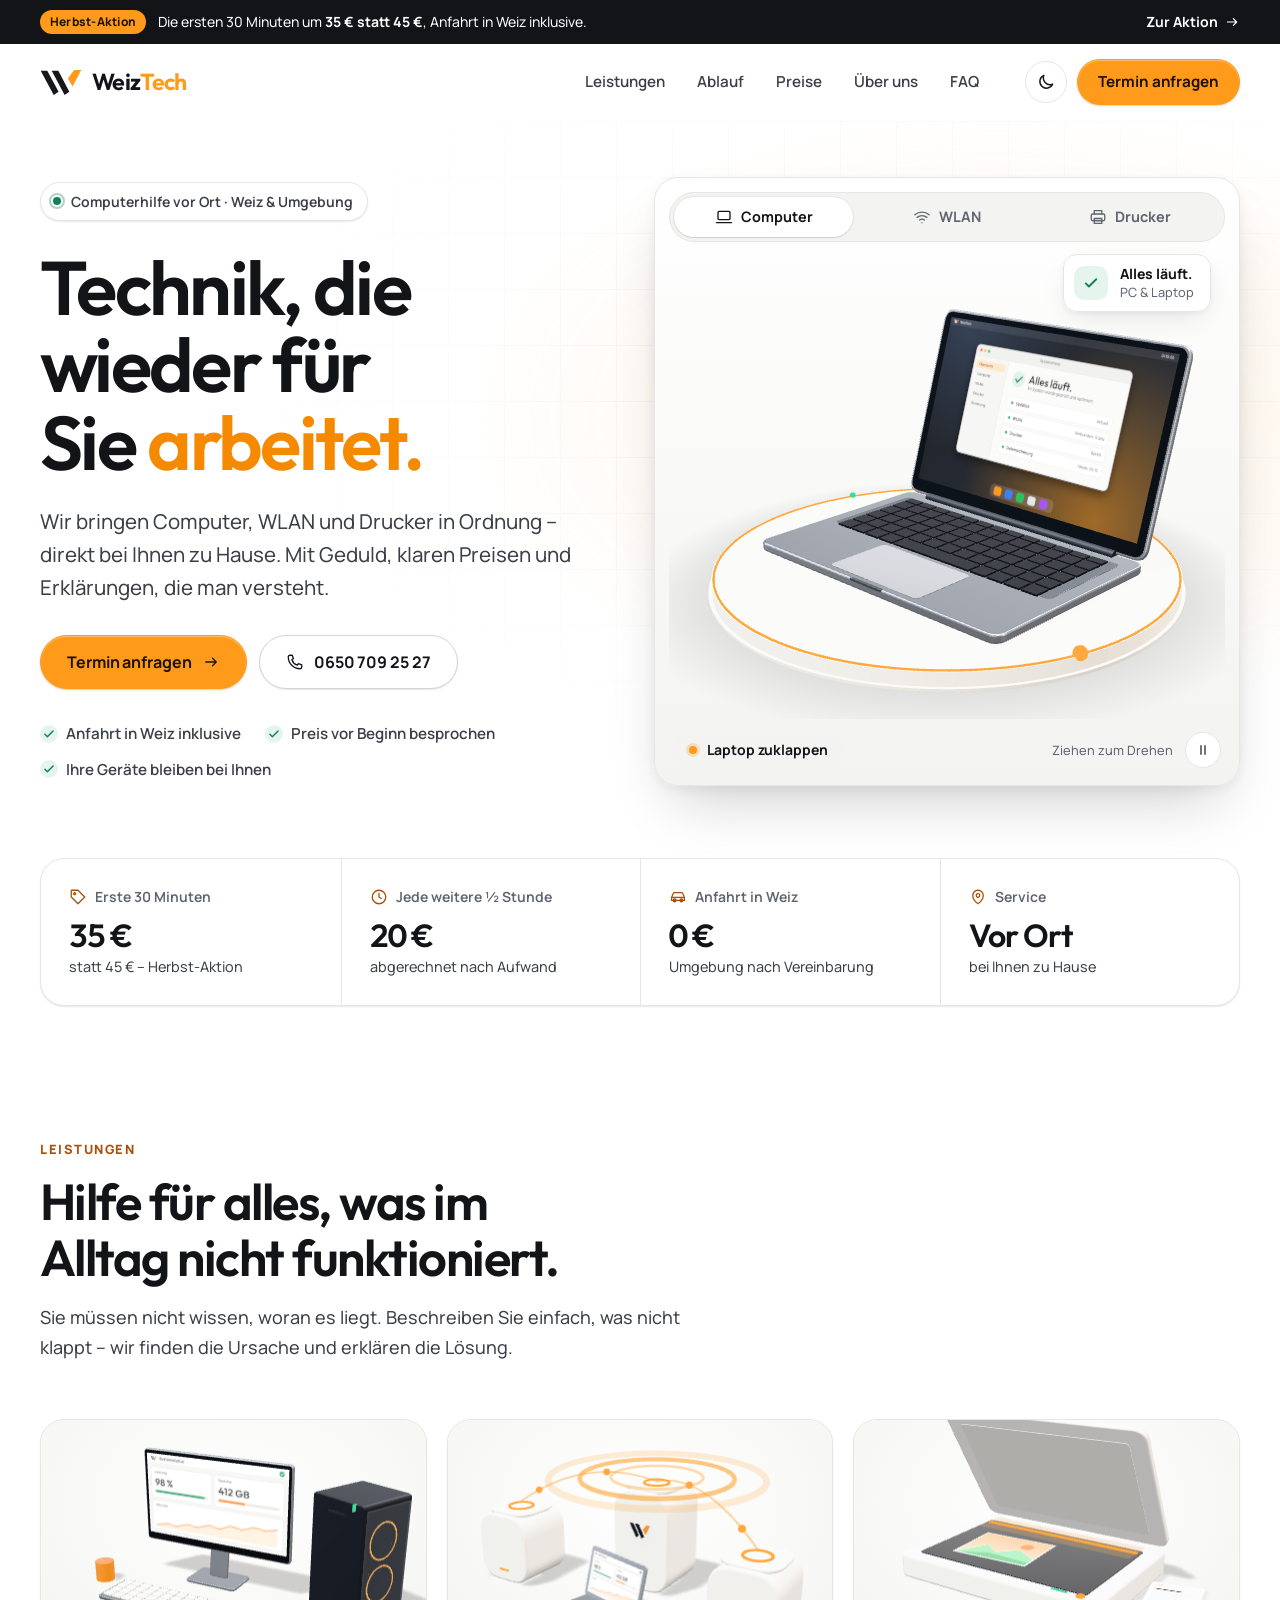
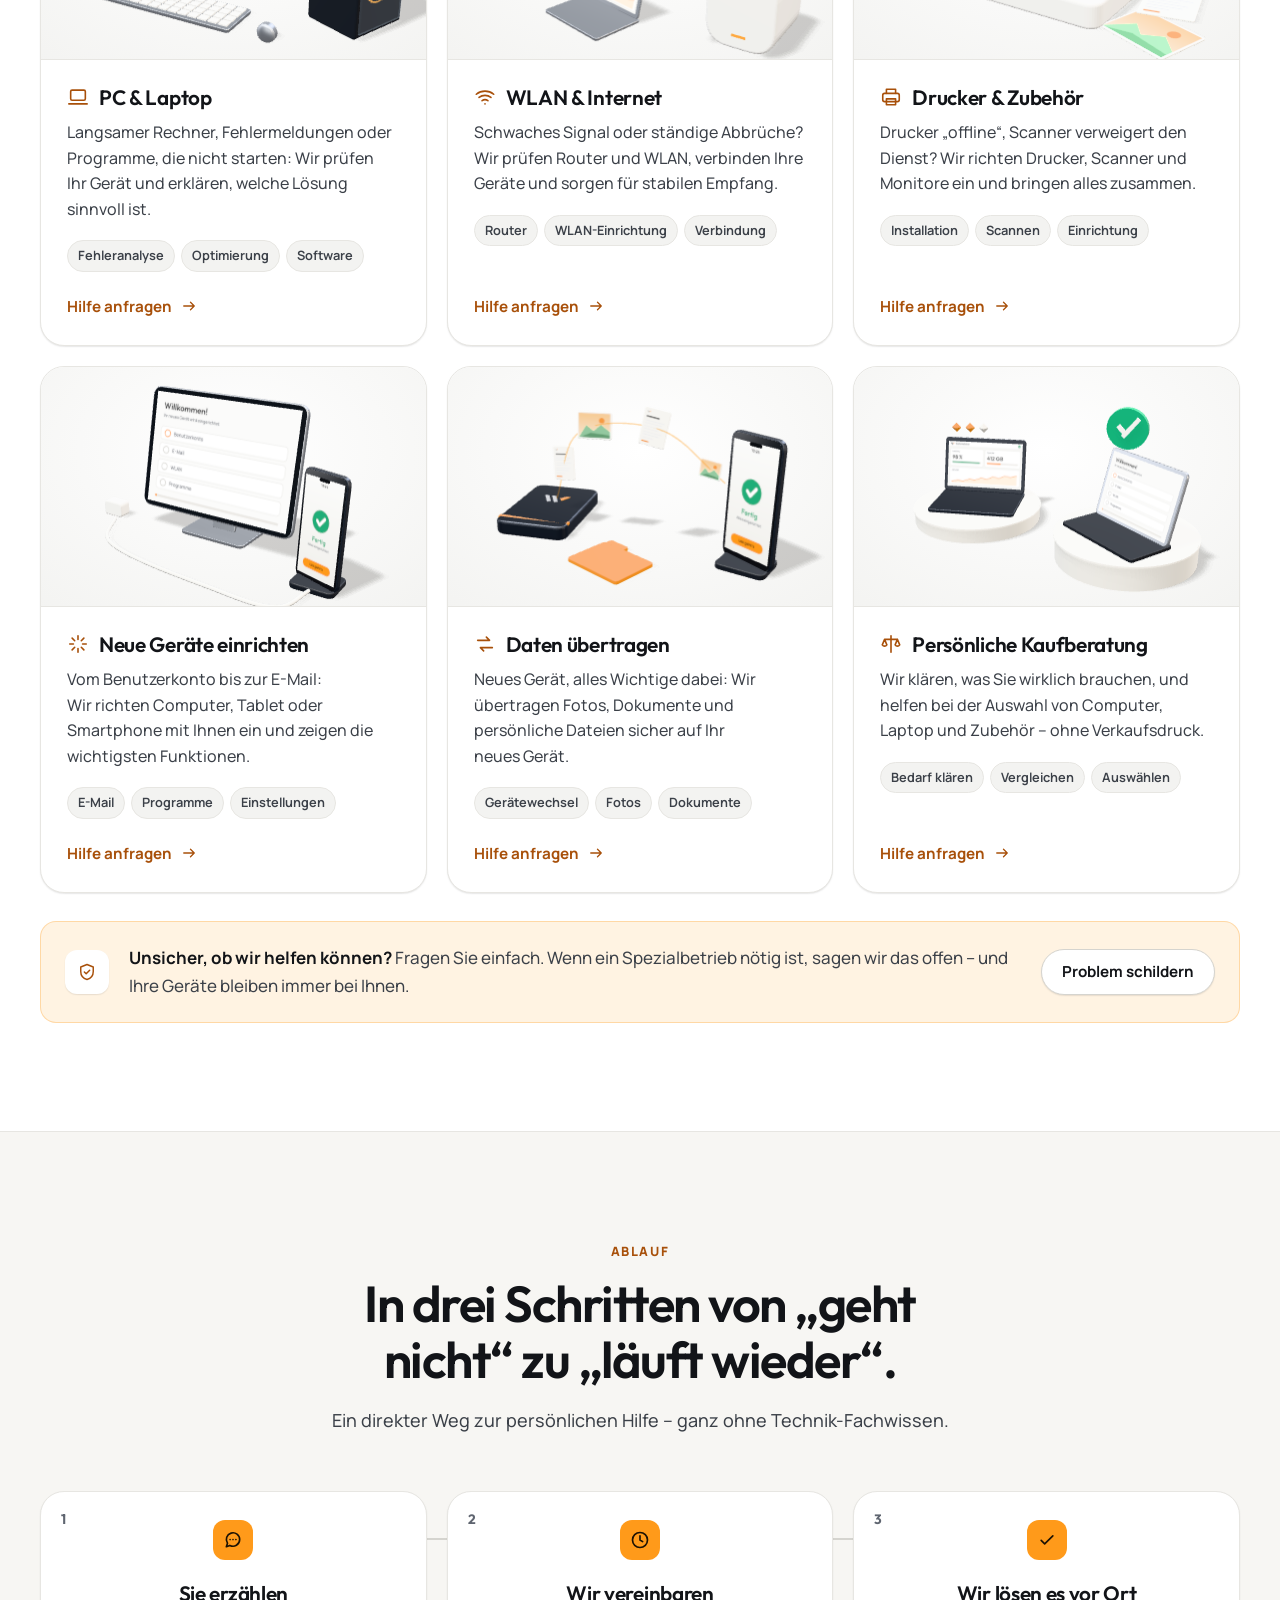
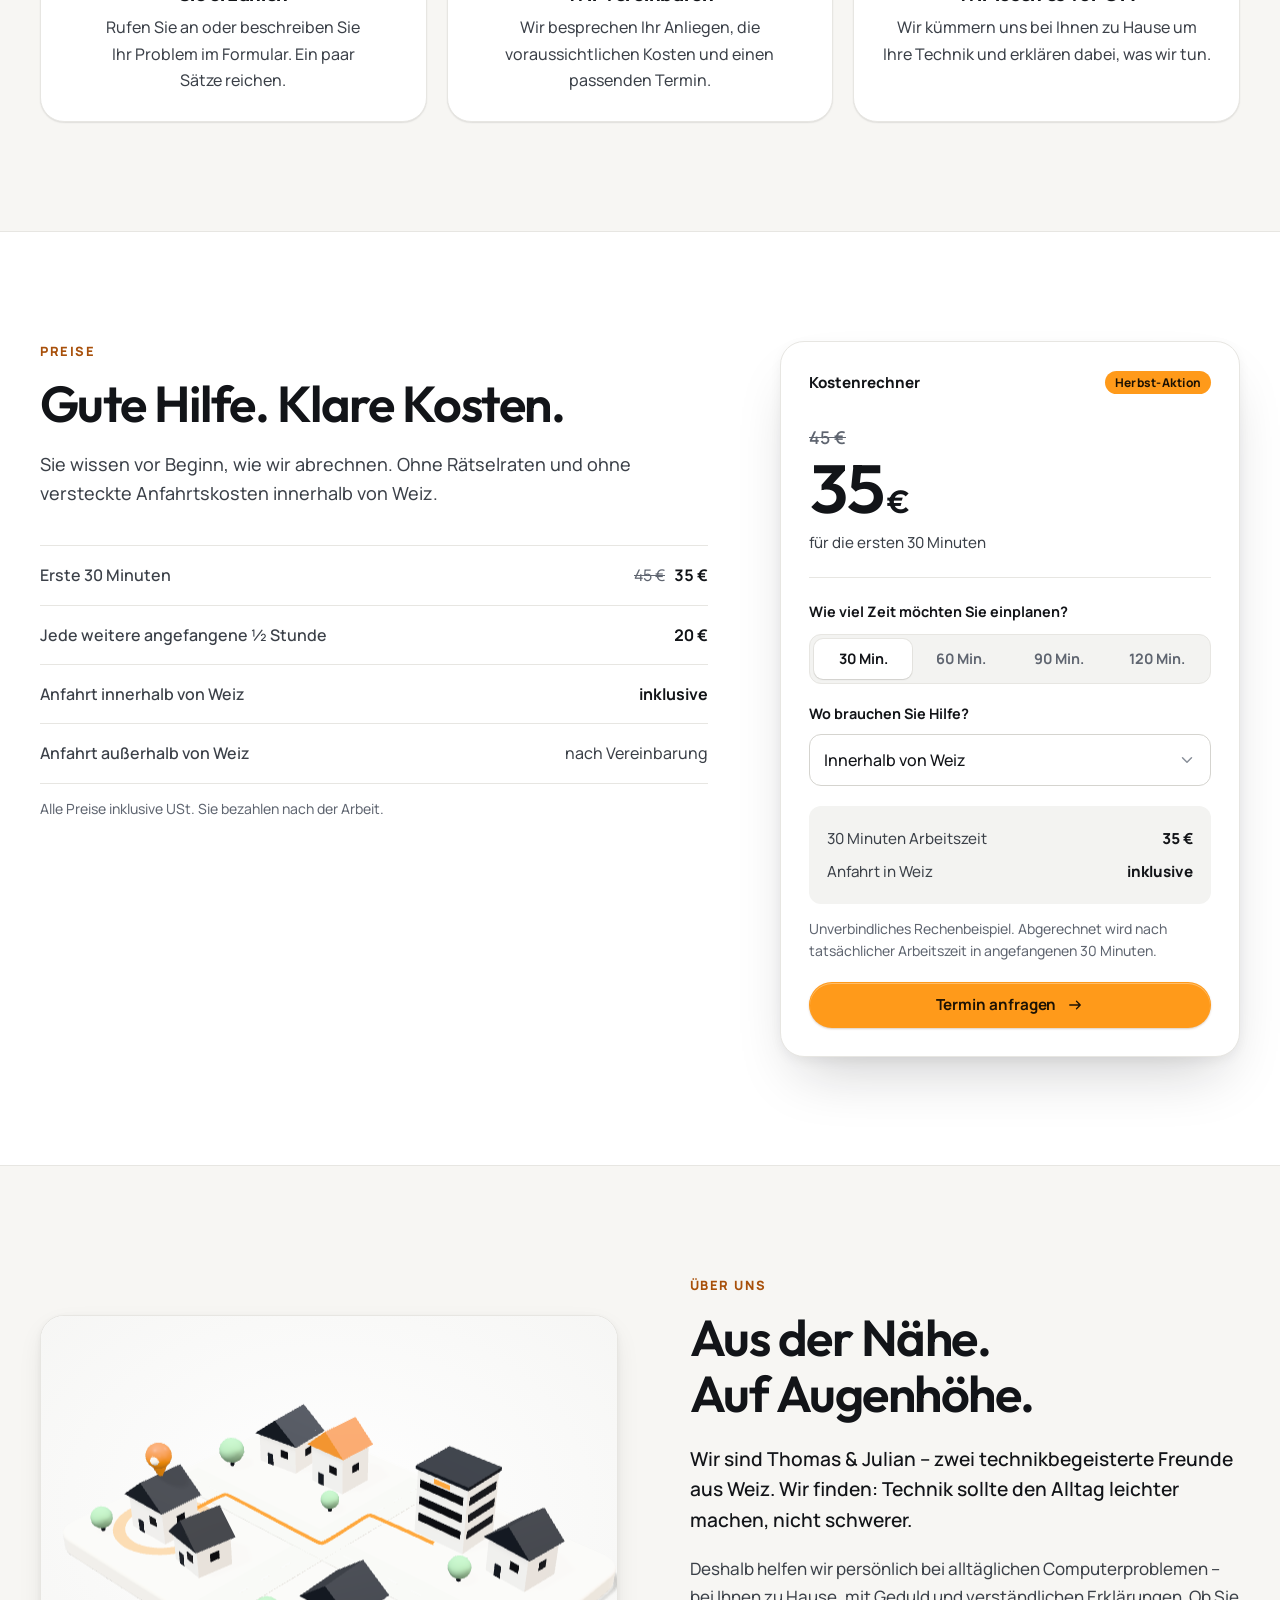
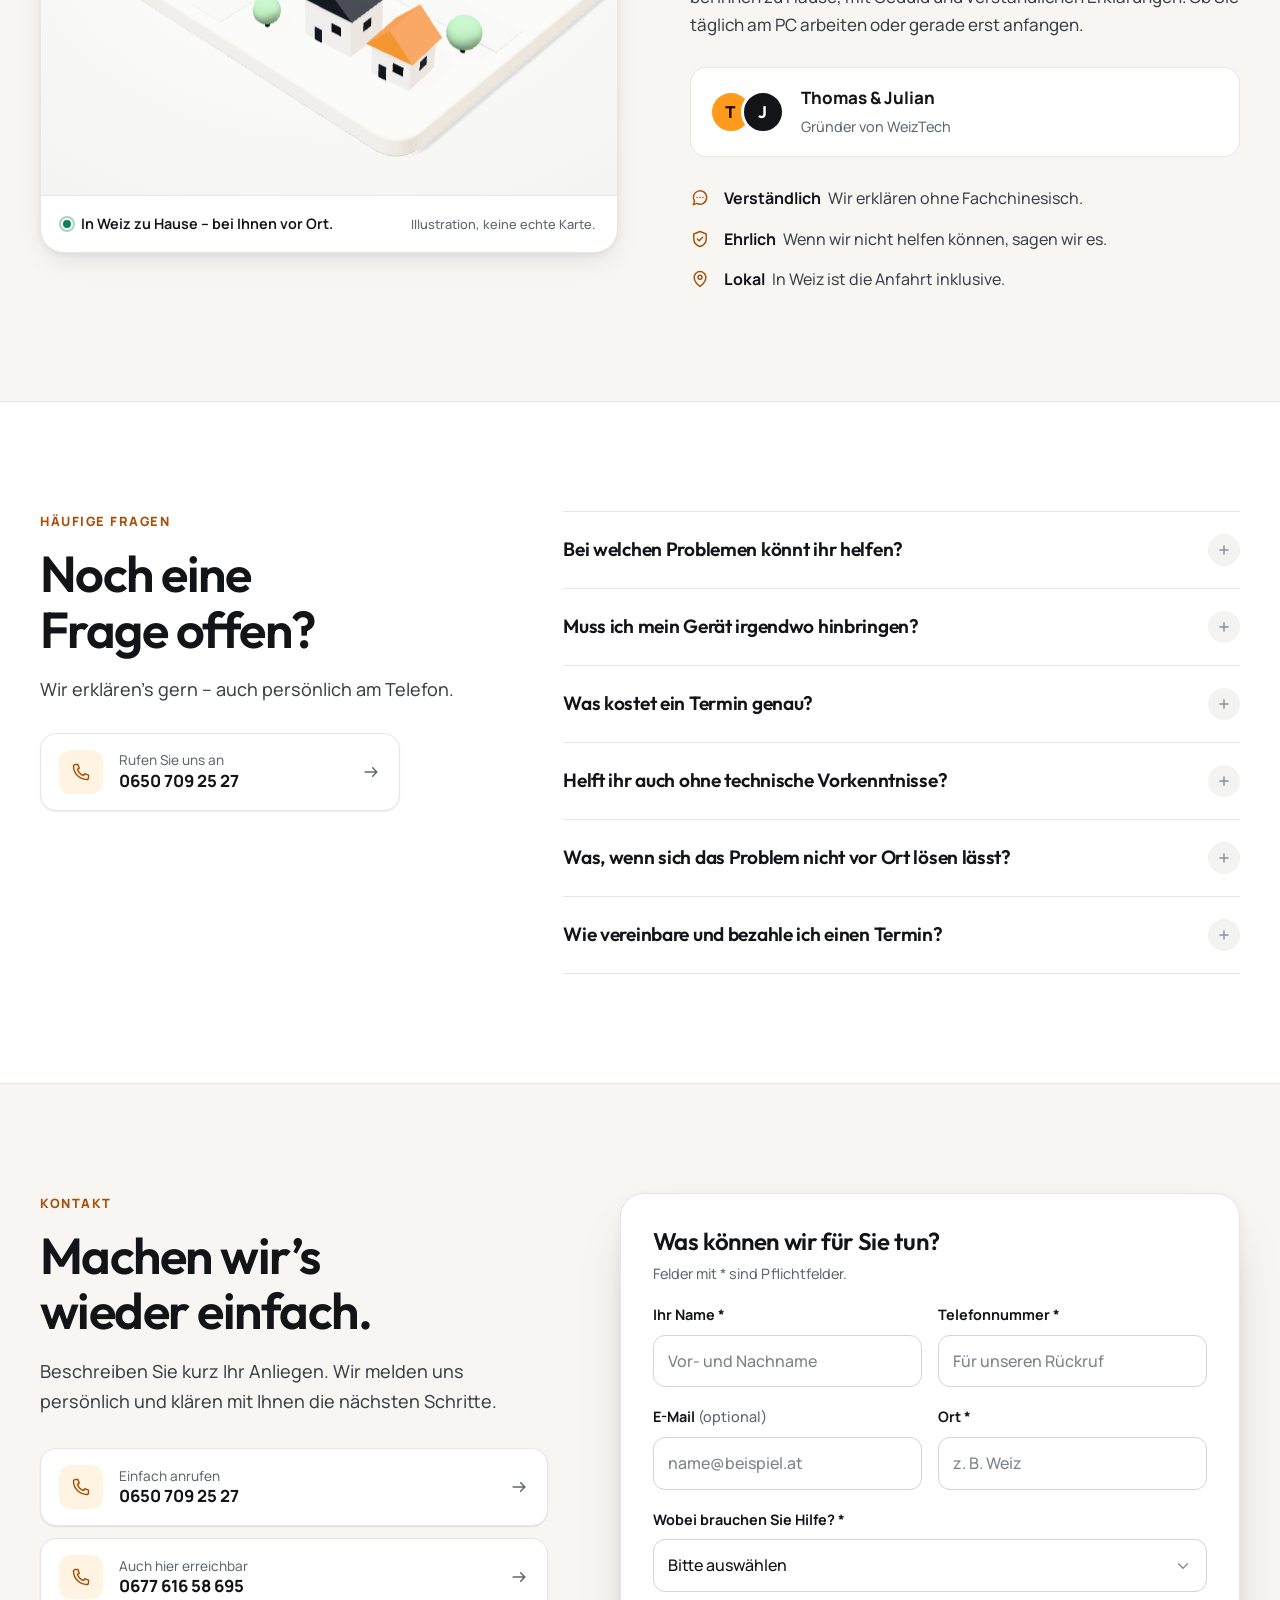
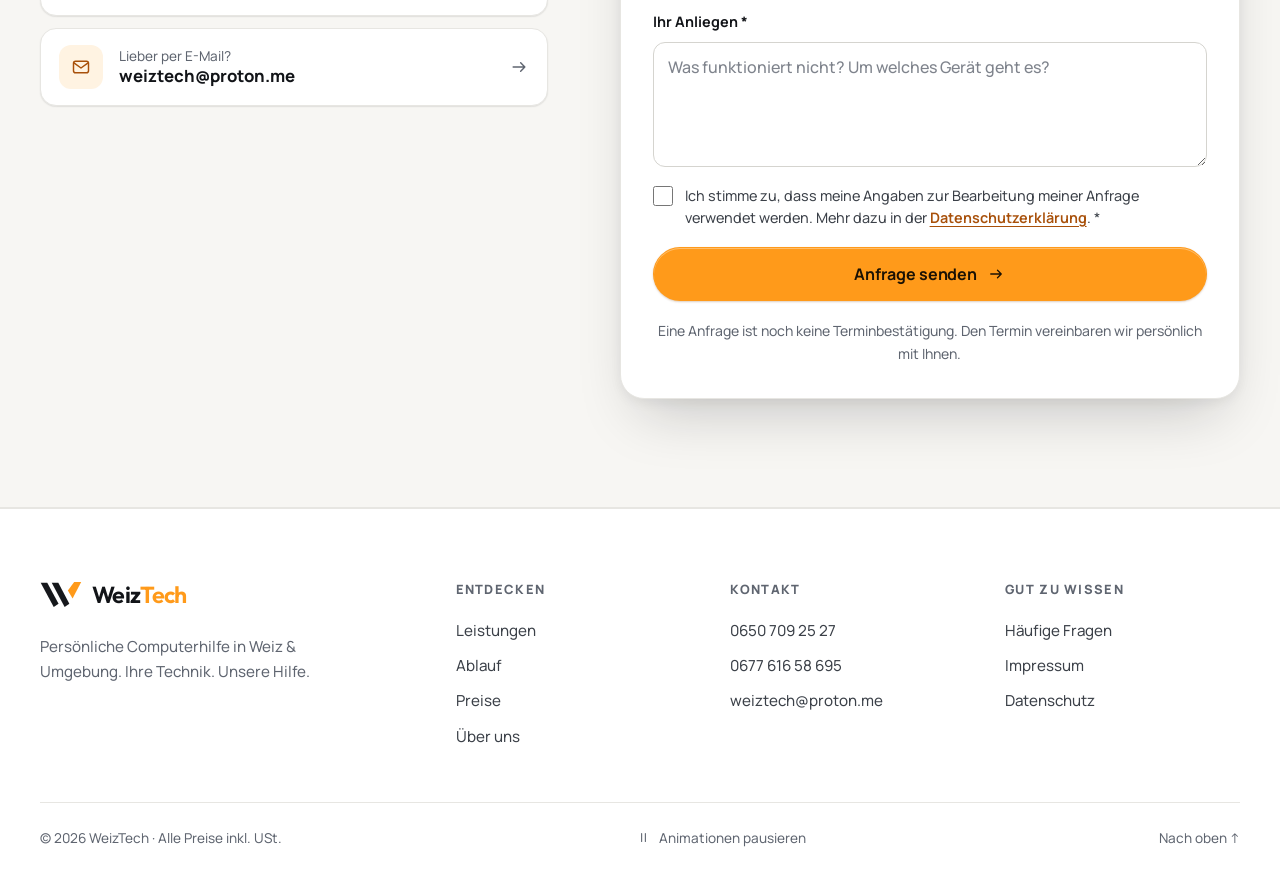
==== commit b66b2579: "Add files via upload" ====
--- a/index.html
+++ b/index.html
@@ -1,63 +1,443 @@
 <!doctype html>
 <html lang="de-AT">
 <head>
- <meta charset="utf-8"><meta name="viewport" content="width=device-width, initial-scale=1, viewport-fit=cover">
- <meta name="theme-color" content="#111210"><meta name="description" content="Persönliche Computerhilfe bei Ihnen zu Hause in Weiz und Umgebung. PC, Laptop, WLAN & Drucker. Herbst-Aktion: 35 € für 30 Minuten inkl. Anfahrt in Weiz.">
- <title>WeizTech – Computerhilfe, die zu Ihnen kommt.</title>
+ <meta charset="utf-8">
+ <meta name="viewport" content="width=device-width, initial-scale=1, viewport-fit=cover">
+ <script>try{var t=localStorage.getItem('weiztech-theme');if(t==='dark'||t==='light')document.documentElement.dataset.theme=t;}catch(e){}</script>
+ <meta name="theme-color" content="#ffffff">
+ <meta name="description" content="Persönliche Computerhilfe bei Ihnen zu Hause in Weiz und Umgebung. PC, Laptop, WLAN & Drucker. Herbst-Aktion: 35 € für 30 Minuten inkl. Anfahrt in Weiz.">
+ <title>WeizTech – Computerhilfe, die zu Ihnen kommt</title>
+ <meta name="view-transition" content="same-origin">
  <link rel="canonical" href="https://weiztech.store/">
- <meta property="og:type" content="website"><meta property="og:locale" content="de_AT"><meta property="og:title" content="WeizTech – Computerhilfe, die zu Ihnen kommt."><meta property="og:description" content="PC, WLAN oder Drucker? Persönliche IT-Hilfe direkt bei Ihnen in Weiz und Umgebung."><meta property="og:url" content="https://weiztech.store/"><meta property="og:image" content="https://weiztech.store/assets/weiztech-logo-orange.png">
- <link rel="icon" href="assets/favicon-symbol.png" type="image/png">
- <link rel="preload" href="assets/fonts/outfit.woff2" as="font" type="font/woff2" crossorigin><link rel="stylesheet" href="styles.css?v=5.1"><script src="config.js?v=12.0" defer></script><script src="script.js?v=5.0" defer></script><script type="module" src="scene.js?v=5.1"></script>
- <script type="application/ld+json">{"@context": "https://schema.org", "@type": "LocalBusiness", "name": "WeizTech", "url": "https://weiztech.store", "image": "https://weiztech.store/assets/weiztech-logo-orange.png", "telephone": "+436507092527", "email": "weiztech@proton.me", "areaServed": {"@type": "City", "name": "Weiz"}, "description": "Persönliche Computerhilfe und IT-Service vor Ort in Weiz und Umgebung."}</script>
+ <meta property="og:type" content="website"><meta property="og:locale" content="de_AT"><meta property="og:title" content="WeizTech – Computerhilfe, die zu Ihnen kommt"><meta property="og:description" content="PC, WLAN oder Drucker? Persönliche IT-Hilfe direkt bei Ihnen in Weiz und Umgebung."><meta property="og:url" content="https://weiztech.store/"><meta property="og:image" content="https://weiztech.store/assets/weiztech-logo-orange.png">
+ <link rel="icon" href="assets/favicon.svg" type="image/svg+xml"><link rel="alternate icon" href="assets/favicon-symbol.png" type="image/png">
+ <link rel="preload" href="assets/fonts/manrope.woff2" as="font" type="font/woff2" crossorigin>
+ <link rel="preload" href="assets/fonts/outfit.woff2" as="font" type="font/woff2" crossorigin>
+ <link rel="stylesheet" href="styles.css?v=7.0">
+ <script src="config.js?v=12.0" defer></script><script src="motion.js?v=7.0" defer></script><script src="script.js?v=7.0" defer></script><script type="module" src="scene.js?v=7.0"></script>
+ <script type="application/ld+json">{"@context": "https://schema.org", "@type": "LocalBusiness", "name": "WeizTech", "url": "https://weiztech.store", "image": "https://weiztech.store/assets/weiztech-logo-orange.png", "telephone": "+436507092527", "email": "weiztech@proton.me", "areaServed": {"@type": "City", "name": "Weiz"}, "priceRange": "€", "description": "Persönliche Computerhilfe und IT-Service vor Ort in Weiz und Umgebung."}</script>
 </head>
 <body>
+ <svg width="0" height="0" style="position:absolute" aria-hidden="true">
+  <defs>
+   <symbol id="logo-mark" viewBox="0 0 312 196"><path class="mark-ink" d="M5 10h49l84 156-36 24z"/><path class="mark-ink" d="M87 10h49l82 156-35 24z"/><path class="mark-accent" d="M207 68 254 5h52l-64 122z"/></symbol>
+   <symbol id="i-arrow" viewBox="0 0 24 24"><path d="M5 12h14m-5-5 5 5-5 5"/></symbol>
+   <symbol id="i-arrow-down" viewBox="0 0 24 24"><path d="M12 5v14m-5-5 5 5 5-5"/></symbol>
+   <symbol id="i-check" viewBox="0 0 24 24"><path d="m5 12.5 4.2 4.2L19 7"/></symbol>
+   <symbol id="i-phone" viewBox="0 0 24 24"><path d="M5.2 3h3.1l1.6 4.4-2.1 1.5a12 12 0 0 0 7.3 7.3l1.5-2.1 4.4 1.6v3.1A2.2 2.2 0 0 1 18.8 21 16 16 0 0 1 3 5.2 2.2 2.2 0 0 1 5.2 3Z"/></symbol>
+   <symbol id="i-mail" viewBox="0 0 24 24"><rect x="3" y="5" width="18" height="14" rx="2.5"/><path d="m3.5 7 8.5 6.2L20.5 7"/></symbol>
+   <symbol id="i-pin" viewBox="0 0 24 24"><path d="M19 10c0 6-7 11-7 11S5 16 5 10a7 7 0 0 1 14 0Z"/><circle cx="12" cy="10" r="2.4"/></symbol>
+   <symbol id="i-chat" viewBox="0 0 24 24"><path d="M20 11.5a8 8 0 0 1-11.8 7L4 20l1.4-4.1A8 8 0 1 1 20 11.5Z"/><path d="M8.5 11.5h.01M12 11.5h.01M15.5 11.5h.01"/></symbol>
+   <symbol id="i-tag" viewBox="0 0 24 24"><path d="M3 12V4a1 1 0 0 1 1-1h8l9 9-9 9-9-9Z"/><circle cx="7.5" cy="7.5" r="1.3"/></symbol>
+   <symbol id="i-shield" viewBox="0 0 24 24"><path d="M12 3 4.5 6v5.5c0 4.6 3.2 8.4 7.5 9.5 4.3-1.1 7.5-4.9 7.5-9.5V6L12 3Z"/><path d="m8.8 12 2.2 2.2 4.2-4.4"/></symbol>
+   <symbol id="i-clock" viewBox="0 0 24 24"><circle cx="12" cy="12" r="9"/><path d="M12 7v5l3.2 2"/></symbol>
+   <symbol id="i-car" viewBox="0 0 24 24"><path d="M5 16.5h14M3.5 16.5v-4l2-5a2 2 0 0 1 1.9-1.3h9.2a2 2 0 0 1 1.9 1.3l2 5v4"/><path d="M3.5 12.5h17"/><circle cx="7.5" cy="16.5" r="1.8"/><circle cx="16.5" cy="16.5" r="1.8"/></symbol>
+   <symbol id="i-laptop" viewBox="0 0 24 24"><rect x="4" y="4.5" width="16" height="11" rx="1.5"/><path d="M2 19.5h20"/></symbol>
+   <symbol id="i-wifi" viewBox="0 0 24 24"><path d="M2.5 9a15 15 0 0 1 19 0M5.5 12.5a10.5 10.5 0 0 1 13 0M8.8 16a5.5 5.5 0 0 1 6.4 0"/><path d="M12 19.5h.01"/></symbol>
+   <symbol id="i-printer" viewBox="0 0 24 24"><path d="M7 8V3.5h10V8"/><rect x="3" y="8" width="18" height="9" rx="2"/><path d="M7 14h10v6.5H7z"/></symbol>
+   <symbol id="i-spark" viewBox="0 0 24 24"><path d="M12 3v4M12 17v4M3 12h4M17 12h4M5.6 5.6l2.8 2.8M15.6 15.6l2.8 2.8M5.6 18.4l2.8-2.8M15.6 8.4l2.8-2.8"/></symbol>
+   <symbol id="i-transfer" viewBox="0 0 24 24"><path d="M4 8h13l-3.5-3.5M20 16H7l3.5 3.5"/></symbol>
+   <symbol id="i-compare" viewBox="0 0 24 24"><path d="M12 3v18M5 7h14M5 7l-2.5 6a3 3 0 0 0 5 0L5 7Zm14 0-2.5 6a3 3 0 0 0 5 0L19 7Z"/></symbol>
+   <symbol id="i-sun" viewBox="0 0 24 24"><circle cx="12" cy="12" r="4"/><path d="M12 2.5v2M12 19.5v2M4.6 4.6 6 6M18 18l1.4 1.4M2.5 12h2M19.5 12h2M4.6 19.4 6 18M18 6l1.4-1.4"/></symbol>
+   <symbol id="i-moon" viewBox="0 0 24 24"><path d="M20 14.5A8 8 0 0 1 9.5 4a8 8 0 1 0 10.5 10.5Z"/></symbol>
+   <symbol id="i-pause" viewBox="0 0 24 24"><path d="M9 5.5v13M15 5.5v13"/></symbol>
+   <symbol id="i-play" viewBox="0 0 24 24"><path d="M7.5 5v14l11-7-11-7Z"/></symbol>
+  </defs>
+ </svg>
 
  <a class="skip-link" href="#main">Zum Inhalt springen</a>
- <div class="announcement"><div class="container"><p><span class="offer-dot"></span> Ein guter Herbst für Ihre Technik. <strong>30 Minuten für 35 € statt 45 €.</strong></p><a href="#preise">Zur Herbst-Aktion <span aria-hidden="true">↗</span></a></div></div>
- <header class="site-header" id="top"><div class="container header-inner">
-  <a class="brand" href="#top" aria-label="WeizTech Startseite"><img class="brand-logo" src="assets/weiztech-logo-orange.png" alt="WeizTech" width="190" height="41"></a>
-  <button class="menu-toggle" type="button" aria-controls="main-nav" aria-expanded="false" aria-label="Menü öffnen"><span></span><span></span></button>
-  <nav id="main-nav" class="main-nav" aria-label="Hauptnavigation"><a href="#leistungen">Leistungen</a><a href="#preise">Preise</a><a href="#ueber-uns">Über uns</a><a href="#faq">FAQ</a><a class="button button-small" href="#kontakt">Hilfe anfragen <span aria-hidden="true">↗</span></a></nav>
- </div></header>
+
+ <div class="announcement">
+  <div class="container announcement-inner">
+   <p><span class="pill pill-brand">Herbst-Aktion</span> <span>Die ersten 30 Minuten um <strong>35 € statt 45 €</strong><span class="hide-sm">, Anfahrt in Weiz inklusive</span>.</span></p>
+   <a href="#preise">Zur Aktion <svg class="icon" aria-hidden="true"><use href="#i-arrow"/></svg></a>
+  </div>
+ </div>
+
+ <header class="site-header" id="top">
+  <div class="container header-inner">
+   <a class="brand" href="#top" aria-label="WeizTech – zur Startseite">
+    <svg class="brand-mark" aria-hidden="true"><use href="#logo-mark"/></svg>
+    <span class="brand-word" aria-hidden="true">Weiz<span>Tech</span></span>
+   </a>
+   <nav id="main-nav" class="main-nav" aria-label="Hauptnavigation">
+    <a href="#leistungen">Leistungen</a>
+    <a href="#ablauf">Ablauf</a>
+    <a href="#preise">Preise</a>
+    <a href="#ueber-uns">Über uns</a>
+    <a href="#faq">FAQ</a>
+    <a class="button button-primary nav-cta" href="#kontakt">Termin anfragen</a>
+   </nav>
+   <div class="header-actions">
+    <button class="icon-button theme-toggle" type="button" id="theme-toggle" aria-label="Dunkles Design aktivieren" aria-pressed="false">
+     <svg class="icon icon-moon" aria-hidden="true"><use href="#i-moon"/></svg>
+     <svg class="icon icon-sun" aria-hidden="true"><use href="#i-sun"/></svg>
+    </button>
+    <a class="button button-primary header-cta" href="#kontakt">Termin anfragen</a>
+    <button class="icon-button menu-toggle" type="button" aria-controls="main-nav" aria-expanded="false" aria-label="Menü öffnen"><span></span><span></span></button>
+   </div>
+  </div>
+ </header>
+
  <main id="main">
- <section class="hero">
-  <div class="hero-grid container">
-   <div class="hero-copy">
-    <p class="eyebrow"><span class="status-dot"></span> COMPUTERHILFE IN WEIZ & UMGEBUNG</p>
-    <h1>Technik, die<br>wieder für Sie<br><span>arbeitet.</span></h1>
-    <p class="hero-lead">Weniger „Warum geht das nicht?“<br>Mehr „Läuft wieder.“ Wir bringen Computer, WLAN<br class="desktop-break"> und Drucker in Ordnung. Direkt bei Ihnen.</p>
-    <div class="hero-actions"><a class="button" href="#kontakt">Mein Problem lösen <span aria-hidden="true">↗</span></a><a class="hero-secondary" href="#leistungen">Unsere Leistungen <span aria-hidden="true">↓</span></a></div>
-    <div class="hero-note"><span class="note-check" aria-hidden="true">✓</span> Persönlich vor Ort <span>·</span> Anfahrt in Weiz inklusive</div>
-   </div>
-   <div class="hero-visual" id="hero-visual">
-    <div class="scene-meta"><span><i></i> ALLES IM GRÜNEN BEREICH.</span><span>WZ—01</span></div>
-    <div class="scene-stage" id="scene-stage" role="img" aria-label="Interaktive 3D-Ansicht eines Laptops, WLAN-Routers und Druckers">
-     <div class="scene-fallback" aria-hidden="true"><div class="fallback-laptop"><div class="fallback-screen"><img src="assets/weiztech-logo-orange.png" alt="" width="190" height="41"><small>Alles läuft.</small></div><div class="fallback-base"></div></div><div class="fallback-ring"></div></div>
-    </div>
-    <span class="scene-tag tag-one" aria-hidden="true"><i></i> PC & Laptop</span><span class="scene-tag tag-two" aria-hidden="true"><i></i> Verbunden.</span>
-    <div class="scene-toolbar"><span class="scene-hint" id="scene-hint">Eine neue Perspektive auf Ihre Technik.</span><button type="button" id="motion-toggle" aria-pressed="false" aria-label="3D-Animation pausieren"><span aria-hidden="true">Ⅱ</span></button></div>
-    <div class="scene-switcher" role="group" aria-label="3D-Gerät auswählen"><button type="button" data-scene="laptop" aria-pressed="true">01 <span>Computer</span></button><button type="button" data-scene="router" aria-pressed="false">02 <span>WLAN</span></button><button type="button" data-scene="printer" aria-pressed="false">03 <span>Drucker</span></button></div>
-   </div>
+  <!-- Hero -->
+  <section class="hero" id="start" aria-labelledby="hero-title">
+   <div class="container hero-grid">
+    <div class="hero-copy">
+     <p class="chip"><span class="status-dot" aria-hidden="true"></span> Computerhilfe vor Ort · Weiz &amp; Umgebung</p>
+     <h1 id="hero-title">Technik, die wieder für Sie <em>arbeitet.</em></h1>
+     <p class="lead">Wir bringen Computer, WLAN und Drucker in Ordnung – direkt bei Ihnen zu Hause. Mit Geduld, klaren Preisen und Erklärungen, die man versteht.</p>
+     <div class="hero-actions">
+      <a class="button button-primary button-lg" href="#kontakt">Termin anfragen <svg class="icon" aria-hidden="true"><use href="#i-arrow"/></svg></a>
+      <a class="button button-secondary button-lg" href="tel:+436507092527"><svg class="icon" aria-hidden="true"><use href="#i-phone"/></svg> 0650 709 25 27</a>
+     </div>
+     <ul class="hero-points" aria-label="Unsere Versprechen">
+      <li><svg class="icon" aria-hidden="true"><use href="#i-check"/></svg> Anfahrt in Weiz inklusive</li>
+      <li><svg class="icon" aria-hidden="true"><use href="#i-check"/></svg> Preis vor Beginn besprochen</li>
+      <li><svg class="icon" aria-hidden="true"><use href="#i-check"/></svg> Ihre Geräte bleiben bei Ihnen</li>
+     </ul>
+    </div>
+
+    <div class="hero-visual">
+     <div class="stage-card">
+      <div class="stage-tabs" role="group" aria-label="3D-Gerät auswählen">
+       <button type="button" data-scene="laptop" aria-pressed="true"><svg class="icon" aria-hidden="true"><use href="#i-laptop"/></svg><span>Computer</span></button>
+       <button type="button" data-scene="router" aria-pressed="false"><svg class="icon" aria-hidden="true"><use href="#i-wifi"/></svg><span>WLAN</span></button>
+       <button type="button" data-scene="printer" aria-pressed="false"><svg class="icon" aria-hidden="true"><use href="#i-printer"/></svg><span>Drucker</span></button>
+       <span class="stage-tabs-indicator" aria-hidden="true"></span>
+      </div>
+      <div class="scene-stage scene-slot" data-render="hero" id="scene-stage" role="img" aria-label="Interaktive 3D-Ansicht: Laptop">
+       <div class="scene-fallback" aria-hidden="true">
+        <svg viewBox="0 0 312 196"><use href="#logo-mark"/></svg>
+       </div>
+      </div>
+      <div class="status-card" aria-hidden="true">
+       <span class="status-icon"><svg class="icon"><use href="#i-check"/></svg></span>
+       <span><strong id="status-title">Alles läuft.</strong><small id="status-sub">PC &amp; Laptop</small></span>
+      </div>
+      <div class="stage-footer">
+       <button class="button button-ghost button-sm" id="device-action" type="button"><span class="action-dot" aria-hidden="true"></span><span id="device-action-label">Laptop zuklappen</span></button>
+       <span class="device-feedback" id="device-feedback" role="status" aria-live="polite"></span>
+       <span class="scene-hint" id="scene-hint">Ziehen zum Drehen</span>
+       <button class="icon-button icon-button-sm motion-toggle" type="button" id="motion-toggle" aria-pressed="false" aria-label="Animationen pausieren">
+        <svg class="icon icon-pause" aria-hidden="true"><use href="#i-pause"/></svg><svg class="icon icon-play" aria-hidden="true"><use href="#i-play"/></svg>
+       </button>
+      </div>
+     </div>
+    </div>
+   </div>
+  </section>
+
+  <!-- Overview -->
+  <section class="overview" aria-labelledby="overview-title">
+   <div class="container">
+    <h2 class="visually-hidden" id="overview-title">Auf einen Blick</h2>
+    <dl class="overview-grid">
+     <div class="overview-item">
+      <dt><svg class="icon" aria-hidden="true"><use href="#i-tag"/></svg> Erste 30 Minuten</dt>
+      <dd><strong class="figure">35 €</strong> <span>statt 45 € – Herbst-Aktion</span></dd>
+     </div>
+     <div class="overview-item">
+      <dt><svg class="icon" aria-hidden="true"><use href="#i-clock"/></svg> Jede weitere ½ Stunde</dt>
+      <dd><strong class="figure">20 €</strong> <span>abgerechnet nach Aufwand</span></dd>
+     </div>
+     <div class="overview-item">
+      <dt><svg class="icon" aria-hidden="true"><use href="#i-car"/></svg> Anfahrt in Weiz</dt>
+      <dd><strong class="figure">0 €</strong> <span>Umgebung nach Vereinbarung</span></dd>
+     </div>
+     <div class="overview-item">
+      <dt><svg class="icon" aria-hidden="true"><use href="#i-pin"/></svg> Service</dt>
+      <dd><strong class="figure">Vor Ort</strong> <span>bei Ihnen zu Hause</span></dd>
+     </div>
+    </dl>
+   </div>
+  </section>
+
+  <!-- Services -->
+  <section class="section" id="leistungen" aria-labelledby="services-title">
+   <div class="container">
+    <header class="section-head">
+     <p class="eyebrow">Leistungen</p>
+     <h2 id="services-title">Hilfe für alles, was im Alltag nicht funktioniert.</h2>
+     <p class="section-lead">Sie müssen nicht wissen, woran es liegt. Beschreiben Sie einfach, was nicht klappt – wir finden die Ursache und erklären die Lösung.</p>
+    </header>
+
+    <div class="services-grid">
+     <article class="service-card">
+      <div class="service-art scene-slot" data-render="laptop" aria-hidden="true"><svg class="art-fallback icon" aria-hidden="true"><use href="#i-laptop"/></svg></div>
+      <div class="service-body">
+       <h3><svg class="icon" aria-hidden="true"><use href="#i-laptop"/></svg> PC &amp; Laptop</h3>
+       <p>Langsamer Rechner, Fehlermeldungen oder Programme, die nicht starten: Wir prüfen Ihr Gerät und erklären, welche Lösung sinnvoll ist.</p>
+       <ul class="tags"><li>Fehleranalyse</li><li>Optimierung</li><li>Software</li></ul>
+       <a href="#kontakt" class="text-link" data-topic="PC oder Laptop">Hilfe anfragen <svg class="icon" aria-hidden="true"><use href="#i-arrow"/></svg></a>
+      </div>
+     </article>
+     <article class="service-card">
+      <div class="service-art scene-slot" data-render="router" aria-hidden="true"><svg class="art-fallback icon" aria-hidden="true"><use href="#i-wifi"/></svg></div>
+      <div class="service-body">
+       <h3><svg class="icon" aria-hidden="true"><use href="#i-wifi"/></svg> WLAN &amp; Internet</h3>
+       <p>Schwaches Signal oder ständige Abbrüche? Wir prüfen Router und WLAN, verbinden Ihre Geräte und sorgen für stabilen Empfang.</p>
+       <ul class="tags"><li>Router</li><li>WLAN-Einrichtung</li><li>Verbindung</li></ul>
+       <a href="#kontakt" class="text-link" data-topic="WLAN oder Internet">Hilfe anfragen <svg class="icon" aria-hidden="true"><use href="#i-arrow"/></svg></a>
+      </div>
+     </article>
+     <article class="service-card">
+      <div class="service-art scene-slot" data-render="printer" aria-hidden="true"><svg class="art-fallback icon" aria-hidden="true"><use href="#i-printer"/></svg></div>
+      <div class="service-body">
+       <h3><svg class="icon" aria-hidden="true"><use href="#i-printer"/></svg> Drucker &amp; Zubehör</h3>
+       <p>Drucker „offline“, Scanner verweigert den Dienst? Wir richten Drucker, Scanner und Monitore ein und bringen alles zusammen.</p>
+       <ul class="tags"><li>Installation</li><li>Scannen</li><li>Einrichtung</li></ul>
+       <a href="#kontakt" class="text-link" data-topic="Drucker oder Zubehör">Hilfe anfragen <svg class="icon" aria-hidden="true"><use href="#i-arrow"/></svg></a>
+      </div>
+     </article>
+     <article class="service-card">
+      <div class="service-art scene-slot" data-render="setup" aria-hidden="true"><svg class="art-fallback icon" aria-hidden="true"><use href="#i-spark"/></svg></div>
+      <div class="service-body">
+       <h3><svg class="icon" aria-hidden="true"><use href="#i-spark"/></svg> Neue Geräte einrichten</h3>
+       <p>Vom Benutzerkonto bis zur E-Mail: Wir richten Computer, Tablet oder Smartphone mit Ihnen ein und zeigen die wichtigsten Funktionen.</p>
+       <ul class="tags"><li>E-Mail</li><li>Programme</li><li>Einstellungen</li></ul>
+       <a href="#kontakt" class="text-link" data-topic="Einrichtung">Hilfe anfragen <svg class="icon" aria-hidden="true"><use href="#i-arrow"/></svg></a>
+      </div>
+     </article>
+     <article class="service-card">
+      <div class="service-art scene-slot" data-render="transfer" aria-hidden="true"><svg class="art-fallback icon" aria-hidden="true"><use href="#i-transfer"/></svg></div>
+      <div class="service-body">
+       <h3><svg class="icon" aria-hidden="true"><use href="#i-transfer"/></svg> Daten übertragen</h3>
+       <p>Neues Gerät, alles Wichtige dabei: Wir übertragen Fotos, Dokumente und persönliche Dateien sicher auf Ihr neues Gerät.</p>
+       <ul class="tags"><li>Gerätewechsel</li><li>Fotos</li><li>Dokumente</li></ul>
+       <a href="#kontakt" class="text-link" data-topic="Datenübertragung">Hilfe anfragen <svg class="icon" aria-hidden="true"><use href="#i-arrow"/></svg></a>
+      </div>
+     </article>
+     <article class="service-card">
+      <div class="service-art scene-slot" data-render="consult" aria-hidden="true"><svg class="art-fallback icon" aria-hidden="true"><use href="#i-compare"/></svg></div>
+      <div class="service-body">
+       <h3><svg class="icon" aria-hidden="true"><use href="#i-compare"/></svg> Persönliche Kaufberatung</h3>
+       <p>Wir klären, was Sie wirklich brauchen, und helfen bei der Auswahl von Computer, Laptop und Zubehör – ohne Verkaufsdruck.</p>
+       <ul class="tags"><li>Bedarf klären</li><li>Vergleichen</li><li>Auswählen</li></ul>
+       <a href="#kontakt" class="text-link" data-topic="Kaufberatung">Hilfe anfragen <svg class="icon" aria-hidden="true"><use href="#i-arrow"/></svg></a>
+      </div>
+     </article>
+    </div>
+
+    <aside class="callout">
+     <span class="callout-icon"><svg class="icon" aria-hidden="true"><use href="#i-shield"/></svg></span>
+     <p><strong>Unsicher, ob wir helfen können?</strong> Fragen Sie einfach. Wenn ein Spezialbetrieb nötig ist, sagen wir das offen – und Ihre Geräte bleiben immer bei Ihnen.</p>
+     <a href="#kontakt" class="button button-secondary">Problem schildern</a>
+    </aside>
+   </div>
+  </section>
+
+  <!-- Process -->
+  <section class="section section-tint" id="ablauf" aria-labelledby="process-title">
+   <div class="container">
+    <header class="section-head section-head-center">
+     <p class="eyebrow">Ablauf</p>
+     <h2 id="process-title">In drei Schritten von „geht nicht“ zu „läuft wieder“.</h2>
+     <p class="section-lead">Ein direkter Weg zur persönlichen Hilfe – ganz ohne Technik-Fachwissen.</p>
+    </header>
+    <ol class="steps">
+     <li class="step">
+      <span class="step-number" aria-hidden="true">1</span>
+      <span class="step-icon"><svg class="icon" aria-hidden="true"><use href="#i-chat"/></svg></span>
+      <h3>Sie erzählen</h3>
+      <p>Rufen Sie an oder beschreiben Sie Ihr Problem im Formular. Ein paar Sätze reichen.</p>
+     </li>
+     <li class="step">
+      <span class="step-number" aria-hidden="true">2</span>
+      <span class="step-icon"><svg class="icon" aria-hidden="true"><use href="#i-clock"/></svg></span>
+      <h3>Wir vereinbaren</h3>
+      <p>Wir besprechen Ihr Anliegen, die voraussichtlichen Kosten und einen passenden Termin.</p>
+     </li>
+     <li class="step">
+      <span class="step-number" aria-hidden="true">3</span>
+      <span class="step-icon"><svg class="icon" aria-hidden="true"><use href="#i-check"/></svg></span>
+      <h3>Wir lösen es vor Ort</h3>
+      <p>Wir kümmern uns bei Ihnen zu Hause um Ihre Technik und erklären dabei, was wir tun.</p>
+     </li>
+    </ol>
+   </div>
+  </section>
+
+  <!-- Pricing -->
+  <section class="section" id="preise" aria-labelledby="pricing-title">
+   <div class="container pricing-grid">
+    <div class="pricing-copy">
+     <p class="eyebrow">Preise</p>
+     <h2 id="pricing-title">Gute Hilfe. Klare Kosten.</h2>
+     <p class="section-lead">Sie wissen vor Beginn, wie wir abrechnen. Ohne Rätselraten und ohne versteckte Anfahrtskosten innerhalb von Weiz.</p>
+     <table class="price-table">
+      <caption class="visually-hidden">Preisübersicht</caption>
+      <tbody>
+       <tr><th scope="row">Erste 30 Minuten</th><td><s>45 €</s> <strong>35 €</strong></td></tr>
+       <tr><th scope="row">Jede weitere angefangene ½ Stunde</th><td><strong>20 €</strong></td></tr>
+       <tr><th scope="row">Anfahrt innerhalb von Weiz</th><td><strong>inklusive</strong></td></tr>
+       <tr><th scope="row">Anfahrt außerhalb von Weiz</th><td>nach Vereinbarung</td></tr>
+      </tbody>
+     </table>
+     <p class="fine-print">Alle Preise inklusive USt. Sie bezahlen nach der Arbeit.</p>
+    </div>
+
+    <div class="price-card">
+     <div class="price-card-head">
+      <span class="price-card-title">Kostenrechner</span>
+      <span class="pill pill-brand">Herbst-Aktion</span>
+     </div>
+     <div class="price-display">
+      <span class="price-old">45 €</span>
+      <strong class="price-value"><span id="price-total">35</span><span class="currency"> €</span></strong>
+      <p id="price-duration">für die ersten 30 Minuten</p>
+     </div>
+     <fieldset class="field-group">
+      <legend id="duration-label">Wie viel Zeit möchten Sie einplanen?</legend>
+      <div class="segmented" role="group" aria-labelledby="duration-label">
+       <span class="segmented-indicator" aria-hidden="true"></span>
+       <button type="button" data-duration="30" aria-pressed="true">30 Min.</button>
+       <button type="button" data-duration="60" aria-pressed="false">60 Min.</button>
+       <button type="button" data-duration="90" aria-pressed="false">90 Min.</button>
+       <button type="button" data-duration="120" aria-pressed="false">120 Min.</button>
+      </div>
+     </fieldset>
+     <label class="field" for="service-area">Wo brauchen Sie Hilfe?
+      <select id="service-area"><option value="weiz">Innerhalb von Weiz</option><option value="outside">Außerhalb von Weiz</option></select>
+     </label>
+     <dl class="estimate" aria-live="polite" aria-atomic="true">
+      <div><dt id="estimate-description">30 Minuten Arbeitszeit</dt><dd id="estimate-total">35 €</dd></div>
+      <div><dt id="travel-description">Anfahrt in Weiz</dt><dd id="travel-total">inklusive</dd></div>
+     </dl>
+     <p class="fine-print" id="estimate-note">Unverbindliches Rechenbeispiel. Abgerechnet wird nach tatsächlicher Arbeitszeit in angefangenen 30 Minuten.</p>
+     <a href="#kontakt" class="button button-primary button-block" id="estimate-cta">Termin anfragen <svg class="icon" aria-hidden="true"><use href="#i-arrow"/></svg></a>
+    </div>
+   </div>
+  </section>
+
+  <!-- About -->
+  <section class="section section-tint" id="ueber-uns" aria-labelledby="about-title">
+   <div class="container about-grid">
+    <figure class="map-card">
+     <div class="map-stage scene-slot" data-render="map" role="img" aria-label="Illustrative 3D-Miniatur einer Nachbarschaft mit dem Weg unseres Servicewagens">
+      <div class="map-fallback" aria-hidden="true"><svg class="icon"><use href="#i-pin"/></svg> Weiz</div>
+     </div>
+     <figcaption><span class="status-dot" aria-hidden="true"></span> In Weiz zu Hause – bei Ihnen vor Ort. <span class="muted">Illustration, keine echte Karte.</span></figcaption>
+    </figure>
+
+    <div class="about-copy">
+     <p class="eyebrow">Über uns</p>
+     <h2 id="about-title">Aus der Nähe. Auf Augenhöhe.</h2>
+     <p class="lead-sm">Wir sind Thomas &amp; Julian – zwei technikbegeisterte Freunde aus Weiz. Wir finden: Technik sollte den Alltag leichter machen, nicht schwerer.</p>
+     <p>Deshalb helfen wir persönlich bei alltäglichen Computerproblemen – bei Ihnen zu Hause, mit Geduld und verständlichen Erklärungen. Ob Sie täglich am PC arbeiten oder gerade erst anfangen.</p>
+     <div class="founders">
+      <div class="avatars" aria-hidden="true"><span>T</span><span>J</span></div>
+      <div><strong>Thomas &amp; Julian</strong><span>Gründer von WeizTech</span></div>
+     </div>
+     <ul class="value-list">
+      <li><svg class="icon" aria-hidden="true"><use href="#i-chat"/></svg><span><strong>Verständlich</strong> Wir erklären ohne Fachchinesisch.</span></li>
+      <li><svg class="icon" aria-hidden="true"><use href="#i-shield"/></svg><span><strong>Ehrlich</strong> Wenn wir nicht helfen können, sagen wir es.</span></li>
+      <li><svg class="icon" aria-hidden="true"><use href="#i-pin"/></svg><span><strong>Lokal</strong> In Weiz ist die Anfahrt inklusive.</span></li>
+     </ul>
+    </div>
+   </div>
+  </section>
+
+  <!-- FAQ -->
+  <section class="section" id="faq" aria-labelledby="faq-title">
+   <div class="container faq-grid">
+    <div class="faq-intro">
+     <p class="eyebrow">Häufige Fragen</p>
+     <h2 id="faq-title">Noch eine Frage offen?</h2>
+     <p class="section-lead">Wir erklären’s gern – auch persönlich am Telefon.</p>
+     <a href="tel:+436507092527" class="contact-tile">
+      <span class="contact-tile-icon"><svg class="icon" aria-hidden="true"><use href="#i-phone"/></svg></span>
+      <span><small>Rufen Sie uns an</small><strong>0650 709 25 27</strong></span>
+      <svg class="icon contact-tile-arrow" aria-hidden="true"><use href="#i-arrow"/></svg>
+     </a>
+    </div>
+    <div class="accordion">
+     <details><summary>Bei welchen Problemen könnt ihr helfen?</summary><p>Wir unterstützen bei alltäglichen Problemen mit PC, Laptop, WLAN, Drucker und Zubehör. Dazu kommen Geräteeinrichtung, Datenübertragung und Kaufberatung. Wenn eine Reparatur einen Spezialbetrieb erfordert, sprechen wir das offen an.</p></details>
+     <details><summary>Muss ich mein Gerät irgendwo hinbringen?</summary><p>Nein. Wir kommen zu Ihnen und arbeiten direkt vor Ort. Ihre Geräte werden weder abgeholt noch mitgenommen.</p></details>
+     <details><summary>Was kostet ein Termin genau?</summary><p>Während der Herbst-Aktion kosten die ersten 30 Minuten 35 € statt 45 €, inklusive Anfahrt innerhalb von Weiz. Jede weitere angefangene halbe Stunde kostet 20 €. Außerhalb von Weiz vereinbaren wir die Anfahrtskosten vorab. Alle Preise verstehen sich inklusive USt.</p></details>
+     <details><summary>Helft ihr auch ohne technische Vorkenntnisse?</summary><p>Natürlich. Wir nehmen uns Zeit und erklären verständlich. Auch grundlegende Fragen zu Computer, E-Mail, Internet und Drucker sind bei uns richtig.</p></details>
+     <details><summary>Was, wenn sich das Problem nicht vor Ort lösen lässt?</summary><p>Wir erklären, was möglich ist und welcher nächste Schritt sinnvoll wäre – zum Beispiel eine Werkstatt oder der Hersteller. Wie der Aufwand abgerechnet wird, besprechen wir vor Beginn.</p></details>
+     <details><summary>Wie vereinbare und bezahle ich einen Termin?</summary><p>Senden Sie uns eine Anfrage oder rufen Sie an. Ein Termin wird anschließend persönlich vereinbart. Sie bezahlen nach der Arbeit; die verfügbaren Zahlungsarten bestätigen wir bei der Terminvereinbarung.</p></details>
+    </div>
+   </div>
+  </section>
+
+  <!-- Contact -->
+  <section class="section section-tint" id="kontakt" aria-labelledby="contact-title">
+   <div class="container contact-grid">
+    <div class="contact-copy">
+     <p class="eyebrow">Kontakt</p>
+     <h2 id="contact-title">Machen wir’s wieder einfach.</h2>
+     <p class="section-lead">Beschreiben Sie kurz Ihr Anliegen. Wir melden uns persönlich und klären mit Ihnen die nächsten Schritte.</p>
+     <div class="contact-tiles">
+      <a href="tel:+436507092527" id="phone-link-1" class="contact-tile">
+       <span class="contact-tile-icon"><svg class="icon" aria-hidden="true"><use href="#i-phone"/></svg></span>
+       <span><small>Einfach anrufen</small><strong id="phone-display-1">0650 709 25 27</strong></span>
+       <svg class="icon contact-tile-arrow" aria-hidden="true"><use href="#i-arrow"/></svg>
+      </a>
+      <a href="tel:+4367761658695" id="phone-link-2" class="contact-tile">
+       <span class="contact-tile-icon"><svg class="icon" aria-hidden="true"><use href="#i-phone"/></svg></span>
+       <span><small>Auch hier erreichbar</small><strong id="phone-display-2">0677 616 58 695</strong></span>
+       <svg class="icon contact-tile-arrow" aria-hidden="true"><use href="#i-arrow"/></svg>
+      </a>
+      <a href="mailto:weiztech@proton.me" id="email-link" class="contact-tile">
+       <span class="contact-tile-icon"><svg class="icon" aria-hidden="true"><use href="#i-mail"/></svg></span>
+       <span><small>Lieber per E-Mail?</small><strong id="email-display">weiztech@proton.me</strong></span>
+       <svg class="icon contact-tile-arrow" aria-hidden="true"><use href="#i-arrow"/></svg>
+      </a>
+     </div>
+    </div>
+
+    <form class="contact-form" id="contact-form" novalidate>
+     <div class="form-head">
+      <h3>Was können wir für Sie tun?</h3>
+      <p>Felder mit * sind Pflichtfelder.</p>
+     </div>
+     <div class="form-honeypot" aria-hidden="true"><label>Website<input type="text" name="website" tabindex="-1" autocomplete="off"></label></div>
+     <div class="form-row">
+      <label class="field" for="name">Ihr Name *<input id="name" name="name" autocomplete="name" maxlength="120" required placeholder="Vor- und Nachname"></label>
+      <label class="field" for="phone">Telefonnummer *<input id="phone" name="phone" type="tel" autocomplete="tel" maxlength="50" required placeholder="Für unseren Rückruf"></label>
+     </div>
+     <div class="form-row">
+      <label class="field" for="email"><span>E-Mail <span class="optional">(optional)</span></span><input id="email" name="email" type="email" autocomplete="email" maxlength="254" placeholder="name@beispiel.at"></label>
+      <label class="field" for="location">Ort *<input id="location" name="location" autocomplete="address-level2" maxlength="120" required placeholder="z. B. Weiz"></label>
+     </div>
+     <label class="field" for="topic">Wobei brauchen Sie Hilfe? *<select id="topic" name="topic" required><option value="">Bitte auswählen</option><option>PC oder Laptop</option><option>WLAN oder Internet</option><option>Drucker oder Zubehör</option><option>Einrichtung</option><option>Datenübertragung</option><option>Kaufberatung</option><option>Anderes</option></select></label>
+     <label class="field" for="message">Ihr Anliegen *<textarea id="message" name="message" rows="4" maxlength="3000" required placeholder="Was funktioniert nicht? Um welches Gerät geht es?"></textarea></label>
+     <label class="checkbox"><input type="checkbox" name="consent" required><span>Ich stimme zu, dass meine Angaben zur Bearbeitung meiner Anfrage verwendet werden. Mehr dazu in der <a href="datenschutz.html">Datenschutzerklärung</a>. *</span></label>
+     <button class="button button-primary button-lg button-block" type="submit">Anfrage senden <svg class="icon" aria-hidden="true"><use href="#i-arrow"/></svg></button>
+     <p class="form-hint" id="form-hint">Eine Anfrage ist noch keine Terminbestätigung. Den Termin vereinbaren wir persönlich mit Ihnen.</p>
+     <p class="form-status" id="form-status" role="status" aria-live="polite" tabindex="-1"></p>
+     <a class="text-link" id="email-fallback" hidden href="mailto:weiztech@proton.me">Anfrage stattdessen per E-Mail öffnen <svg class="icon" aria-hidden="true"><use href="#i-arrow"/></svg></a>
+     <noscript><p>Das Formular benötigt JavaScript. Bitte rufen Sie uns an oder schreiben Sie an <a href="mailto:weiztech@proton.me">weiztech@proton.me</a>.</p></noscript>
+    </form>
+   </div>
+  </section>
+ </main>
+
+ <footer class="site-footer">
+  <div class="container footer-grid">
+   <div class="footer-brand">
+    <a class="brand" href="#top" aria-label="WeizTech – nach oben">
+     <svg class="brand-mark" aria-hidden="true"><use href="#logo-mark"/></svg>
+     <span class="brand-word" aria-hidden="true">Weiz<span>Tech</span></span>
+    </a>
+    <p>Persönliche Computerhilfe in Weiz &amp; Umgebung. Ihre Technik. Unsere Hilfe.</p>
+   </div>
+   <nav aria-label="Seitenbereiche"><h3>Entdecken</h3><a href="#leistungen">Leistungen</a><a href="#ablauf">Ablauf</a><a href="#preise">Preise</a><a href="#ueber-uns">Über uns</a></nav>
+   <div><h3>Kontakt</h3><a href="tel:+436507092527">0650 709 25 27</a><a href="tel:+4367761658695">0677 616 58 695</a><a href="mailto:weiztech@proton.me">weiztech@proton.me</a></div>
+   <nav aria-label="Rechtliches"><h3>Gut zu wissen</h3><a href="#faq">Häufige Fragen</a><a href="impressum.html">Impressum</a><a href="datenschutz.html">Datenschutz</a></nav>
   </div>
-  <div class="container hero-bottom"><span>TECHNIK VERSTEHEN. ALLTAG ERLEICHTERN.</span><a href="#leistungen"><span class="scroll-circle" aria-hidden="true">↓</span> Weiter entdecken</a><span class="hero-location">47°13′ N · 15°37′ E / WEIZ</span></div>
- </section>
- <div class="trust-strip"><div class="container trust-grid"><div><svg class="icon" viewBox="0 0 24 24" fill="none" stroke="currentColor" stroke-width="1.5" stroke-linecap="round" stroke-linejoin="round" aria-hidden="true"><path d="M19 10c0 6-7 11-7 11S5 16 5 10a7 7 0 0 1 14 0Z"/><circle cx="12" cy="10" r="2"/></svg><span><strong>Vor Ort in Weiz</strong><small>Wir kommen zu Ihnen.</small></span></div><div><svg class="icon" viewBox="0 0 24 24" fill="none" stroke="currentColor" stroke-width="1.5" stroke-linecap="round" stroke-linejoin="round" aria-hidden="true"><path d="M21 11a9 9 0 0 1-9 9H3l2-4a9 9 0 1 1 16-5Z"/><path d="m8 11 3 3 5-6"/></svg><span><strong>Einfach erklärt</strong><small>Auch ohne Vorwissen.</small></span></div><div><svg class="icon" viewBox="0 0 24 24" fill="none" stroke="currentColor" stroke-width="1.5" stroke-linecap="round" stroke-linejoin="round" aria-hidden="true"><path d="m5 12 4 4L19 6"/></svg><span><strong>Klare Preise</strong><small>Vor Beginn besprochen.</small></span></div><div><svg class="icon" viewBox="0 0 24 24" fill="none" stroke="currentColor" stroke-width="1.5" stroke-linecap="round" stroke-linejoin="round" aria-hidden="true"><path d="M7 3H3c0 10 8 18 18 18v-4l-5-2-2 2a16 16 0 0 1-7-7l2-2-2-5Z"/></svg><span><strong>Direkter Kontakt</strong><small>Persönlich erreichbar.</small></span></div></div></div>
- <section class="section services-section" id="leistungen"><div class="container"><div class="section-heading"><div><p class="eyebrow">01 / Was wir für Sie tun</p><h2>Für jedes „geht nicht“<br><span>einen guten Anfang.</span></h2></div><p>Sie müssen nicht wissen, woran es liegt.<br>Beschreiben Sie uns einfach, was nicht funktioniert.</p></div><div class="services-grid"><article class="service-card"><div class="service-top"><svg class="icon" viewBox="0 0 24 24" fill="none" stroke="currentColor" stroke-width="1.5" stroke-linecap="round" stroke-linejoin="round" aria-hidden="true"><rect x="3" y="4" width="18" height="13" rx="2"/><path d="M8 21h8m-4-4v4"/></svg><span>01</span></div><h3>PC & Laptop</h3><p>Wenn der Computer mehr Geduld braucht als Sie.</p><a href="#kontakt" class="text-link" data-topic="PC oder Laptop">Hilfe anfragen <svg class="icon" viewBox="0 0 24 24" fill="none" stroke="currentColor" stroke-width="1.5" stroke-linecap="round" stroke-linejoin="round" aria-hidden="true"><path d="M5 12h14m-5-5 5 5-5 5"/></svg></a><details class="service-details"><summary>Was wir für Sie tun</summary><p>Wir prüfen langsame Geräte, Fehlermeldungen und Softwareprobleme – und erklären, welche Lösung sinnvoll ist.</p><small>Fehleranalyse · Optimierung · Software</small></details></article><article class="service-card"><div class="service-top"><svg class="icon" viewBox="0 0 24 24" fill="none" stroke="currentColor" stroke-width="1.5" stroke-linecap="round" stroke-linejoin="round" aria-hidden="true"><path d="M2 8a16 16 0 0 1 20 0M5 12a11 11 0 0 1 14 0M8.5 16a5.5 5.5 0 0 1 7 0"/><circle cx="12" cy="20" r=".7"/></svg><span>02</span></div><h3>WLAN & Internet</h3><p>Gute Verbindung. In jedem Alltag.</p><a href="#kontakt" class="text-link" data-topic="WLAN oder Internet">Hilfe anfragen <svg class="icon" viewBox="0 0 24 24" fill="none" stroke="currentColor" stroke-width="1.5" stroke-linecap="round" stroke-linejoin="round" aria-hidden="true"><path d="M5 12h14m-5-5 5 5-5 5"/></svg></a><details class="service-details"><summary>Was wir für Sie tun</summary><p>Wir prüfen Router und WLAN, verbinden Ihre Geräte und helfen bei Verbindungsproblemen direkt vor Ort.</p><small>Router · WLAN-Einrichtung · Verbindung</small></details></article><article class="service-card"><div class="service-top"><svg class="icon" viewBox="0 0 24 24" fill="none" stroke="currentColor" stroke-width="1.5" stroke-linecap="round" stroke-linejoin="round" aria-hidden="true"><path d="M6 9V3h12v6M6 18H3V9h18v9h-3"/><path d="M6 14h12v7H6zM17 12h1"/></svg><span>03</span></div><h3>Drucker & Zubehör</h3><p>Damit aus „offline“ wieder ein Ausdruck wird.</p><a href="#kontakt" class="text-link" data-topic="Drucker oder Zubehör">Hilfe anfragen <svg class="icon" viewBox="0 0 24 24" fill="none" stroke="currentColor" stroke-width="1.5" stroke-linecap="round" stroke-linejoin="round" aria-hidden="true"><path d="M5 12h14m-5-5 5 5-5 5"/></svg></a><details class="service-details"><summary>Was wir für Sie tun</summary><p>Drucker, Scanner oder Monitor: Wir richten Ihr Zubehör ein und bringen Geräte wieder zusammen.</p><small>Installation · Verbindung · Einrichtung</small></details></article><article class="service-card"><div class="service-top"><svg class="icon" viewBox="0 0 24 24" fill="none" stroke="currentColor" stroke-width="1.5" stroke-linecap="round" stroke-linejoin="round" aria-hidden="true"><path d="M12 3v6m0 6v6M3 12h6m6 0h6"/><circle cx="12" cy="12" r="3"/></svg><span>04</span></div><h3>Neue Geräte einrichten</h3><p>Ein guter Start mit Ihrer neuen Technik.</p><a href="#kontakt" class="text-link" data-topic="Einrichtung">Hilfe anfragen <svg class="icon" viewBox="0 0 24 24" fill="none" stroke="currentColor" stroke-width="1.5" stroke-linecap="round" stroke-linejoin="round" aria-hidden="true"><path d="M5 12h14m-5-5 5 5-5 5"/></svg></a><details class="service-details"><summary>Was wir für Sie tun</summary><p>Vom Benutzerkonto bis zur E-Mail: Wir richten Ihr Gerät mit Ihnen ein und erklären die wichtigsten Funktionen.</p><small>E-Mail · Programme · Einstellungen</small></details></article><article class="service-card"><div class="service-top"><svg class="icon" viewBox="0 0 24 24" fill="none" stroke="currentColor" stroke-width="1.5" stroke-linecap="round" stroke-linejoin="round" aria-hidden="true"><rect x="3" y="3" width="7" height="10" rx="1"/><rect x="14" y="11" width="7" height="10" rx="1"/><path d="M14 5h5v3m-3-2 3 2M10 19H5v-3m3 2-3-2"/></svg><span>05</span></div><h3>Daten übertragen</h3><p>Neues Gerät. Alles Wichtige dabei.</p><a href="#kontakt" class="text-link" data-topic="Datenübertragung">Hilfe anfragen <svg class="icon" viewBox="0 0 24 24" fill="none" stroke="currentColor" stroke-width="1.5" stroke-linecap="round" stroke-linejoin="round" aria-hidden="true"><path d="M5 12h14m-5-5 5 5-5 5"/></svg></a><details class="service-details"><summary>Was wir für Sie tun</summary><p>Wir helfen, Ihre Fotos, Dokumente und persönlichen Dateien auf ein neues Gerät zu übertragen.</p><small>Gerätewechsel · Fotos · Dokumente</small></details></article><article class="service-card"><div class="service-top"><svg class="icon" viewBox="0 0 24 24" fill="none" stroke="currentColor" stroke-width="1.5" stroke-linecap="round" stroke-linejoin="round" aria-hidden="true"><path d="M21 11a9 9 0 0 1-9 9H3l2-4a9 9 0 1 1 16-5Z"/><path d="m8 11 3 3 5-6"/></svg><span>06</span></div><h3>Persönliche Kaufberatung</h3><p>Die richtige Technik für Ihre Bedürfnisse.</p><a href="#kontakt" class="text-link" data-topic="Kaufberatung">Hilfe anfragen <svg class="icon" viewBox="0 0 24 24" fill="none" stroke="currentColor" stroke-width="1.5" stroke-linecap="round" stroke-linejoin="round" aria-hidden="true"><path d="M5 12h14m-5-5 5 5-5 5"/></svg></a><details class="service-details"><summary>Was wir für Sie tun</summary><p>Wir besprechen, was Sie wirklich brauchen, und helfen bei der Auswahl von Computer, Laptop und Zubehör.</p><small>Bedarf klären · Vergleichen · Auswählen</small></details></article></div><div class="scope-note"><svg class="icon" viewBox="0 0 24 24" fill="none" stroke="currentColor" stroke-width="1.5" stroke-linecap="round" stroke-linejoin="round" aria-hidden="true"><path d="M21 11a9 9 0 0 1-9 9H3l2-4a9 9 0 1 1 16-5Z"/><path d="m8 11 3 3 5-6"/></svg><p><strong>Unsicher, ob wir helfen können?</strong> Fragen Sie uns. Wenn ein Spezialbetrieb nötig ist, sagen wir das offen. Ihre Geräte bleiben bei Ihnen.</p><a href="#kontakt" class="text-link">Problem schildern <svg class="icon" viewBox="0 0 24 24" fill="none" stroke="currentColor" stroke-width="1.5" stroke-linecap="round" stroke-linejoin="round" aria-hidden="true"><path d="M5 12h14m-5-5 5 5-5 5"/></svg></a></div></div></section>
-
- <section class="connection-section" aria-labelledby="connection-title"><div class="container connection-grid"><div><p class="eyebrow">TECHNIK IST BESSER, WENN SIE EINFACH FUNKTIONIERT.</p><h2 id="connection-title">Alles verbunden.<br><span>Alles entspannter.</span></h2><p>Ein Ansprechpartner für Ihre alltägliche Technik.<br>Wir kümmern uns um die Details. Sie um Ihren Alltag.</p><a class="text-link" href="#ablauf">So funktioniert’s <span aria-hidden="true">↗</span></a></div><div class="connection-art" aria-hidden="true"><div class="connection-orbit orbit-a"></div><div class="connection-orbit orbit-b"></div><div class="connection-orbit orbit-c"></div><div class="connection-core"><img src="assets/favicon-symbol.png" alt="" width="512" height="512" loading="lazy"></div><span class="orbit-label label-a">PERSÖNLICH</span><span class="orbit-label label-b">VERSTÄNDLICH</span><span class="orbit-label label-c">VOR ORT</span></div></div></section>
- <section class="section pricing-section" id="preise"><div class="container pricing-grid"><div class="pricing-copy"><p class="eyebrow">02 / Fair & nachvollziehbar</p><h2>Gute Hilfe.<br><span>Klare Kosten.</span></h2><p>Sie wissen vor Beginn, wie wir abrechnen. Ohne Rätselraten und ohne versteckte Anfahrtskosten innerhalb von Weiz.</p><ul class="check-list"><li><svg class="icon" viewBox="0 0 24 24" fill="none" stroke="currentColor" stroke-width="1.5" stroke-linecap="round" stroke-linejoin="round" aria-hidden="true"><path d="m5 12 4 4L19 6"/></svg> Erste 30 Minuten: 35 € statt 45 €</li><li><svg class="icon" viewBox="0 0 24 24" fill="none" stroke="currentColor" stroke-width="1.5" stroke-linecap="round" stroke-linejoin="round" aria-hidden="true"><path d="m5 12 4 4L19 6"/></svg> Weitere angefangene 30 Minuten: 20 €</li><li><svg class="icon" viewBox="0 0 24 24" fill="none" stroke="currentColor" stroke-width="1.5" stroke-linecap="round" stroke-linejoin="round" aria-hidden="true"><path d="m5 12 4 4L19 6"/></svg> Alle Preise inklusive USt.</li></ul><a class="text-link" href="#kontakt">Termin persönlich vereinbaren <svg class="icon" viewBox="0 0 24 24" fill="none" stroke="currentColor" stroke-width="1.5" stroke-linecap="round" stroke-linejoin="round" aria-hidden="true"><path d="M5 12h14m-5-5 5 5-5 5"/></svg></a></div>
- <div class="price-calculator"><div class="price-card-head"><span>VOR-ORT-SERVICE</span><span class="offer-badge">HERBST-AKTION</span></div><div class="price-display"><span class="price-old">45 €</span><strong><span id="price-total">35</span><span class="currency"> €</span></strong><p id="price-duration">für die ersten 30 Minuten</p></div><div class="calculator-controls"><p class="control-label" id="duration-label">Wie viel Zeit möchten Sie einplanen?</p><div class="duration-options" role="group" aria-label="Arbeitszeit auswählen"><button type="button" data-duration="30" aria-pressed="true">30 Min.</button><button type="button" data-duration="60" aria-pressed="false">60 Min.</button><button type="button" data-duration="90" aria-pressed="false">90 Min.</button><button type="button" data-duration="120" aria-pressed="false">120 Min.</button></div><label for="service-area">Wo brauchen Sie Hilfe?</label><select id="service-area"><option value="weiz">Innerhalb von Weiz</option><option value="outside">Außerhalb von Weiz</option></select></div><div class="estimate-summary" aria-live="polite" aria-atomic="true"><span id="estimate-description">30 Minuten Arbeitszeit</span><strong id="estimate-total">35 €</strong><span id="travel-description">Anfahrt in Weiz</span><strong id="travel-total">inklusive</strong></div><p class="estimate-note" id="estimate-note">Unverbindliches Rechenbeispiel. Abgerechnet wird nach tatsächlicher Arbeitszeit in angefangenen 30 Minuten.</p><a href="#kontakt" class="button button-dark" id="estimate-cta">Termin anfragen <svg class="icon" viewBox="0 0 24 24" fill="none" stroke="currentColor" stroke-width="1.5" stroke-linecap="round" stroke-linejoin="round" aria-hidden="true"><path d="M5 12h14m-5-5 5 5-5 5"/></svg></a></div></div></section>
- <section class="section process-section" id="ablauf"><div class="container"><div class="section-heading"><div><p class="eyebrow">03 / So einfach geht’s</p><h2>Von „geht nicht“<br><span>zu „läuft wieder“.</span></h2></div><p>Ein direkter Weg zur persönlichen Hilfe.<br>Ganz ohne Technik-Fachwissen.</p></div><div class="steps-grid"><article><span class="step-number">01</span><h3>Sie erzählen.</h3><p>Rufen Sie an oder beschreiben Sie Ihr Problem im Formular. Kurz reicht.</p></article><article><span class="step-number">02</span><h3>Wir vereinbaren.</h3><p>Wir besprechen Ihr Anliegen, die Kosten und einen passenden Termin.</p></article><article><span class="step-number">03</span><h3>Wir kommen.</h3><p>Wir kümmern uns vor Ort um Ihre Technik und erklären, was wir tun.</p></article></div></div></section>
- <section class="section about-section" id="ueber-uns"><div class="container about-grid"><div class="local-graphic"><div class="local-head"><span>VON HIER. FÜR SIE.</span><span>8160 / WEIZ</span></div><div class="local-map" aria-hidden="true"><div class="map-grid"></div><div class="map-road road-a"></div><div class="map-road road-b"></div><div class="map-road road-c"></div><div class="map-building building-a"></div><div class="map-building building-b"></div><div class="map-building building-c"></div><div class="map-building building-d"></div><div class="map-pin"><img src="assets/favicon-symbol.png" alt="" width="512" height="512" loading="lazy"></div><div class="map-circle"></div></div><div class="map-caption"><span class="status-dot"></span><span>In Weiz zu Hause.<small>Bei Ihnen vor Ort.</small></span><span class="map-arrow" aria-hidden="true">↗</span></div><div class="local-stats"><div><strong>Weiz</strong><span>Anfahrt inklusive</span></div><div><strong>35 €</strong><span>Startpreis / 30 Min.</span></div><div><strong>Vor Ort</strong><span>Persönlich & verständlich</span></div></div></div><div class="about-copy"><p class="eyebrow">04 / Die Menschen hinter WeizTech</p><h2>Aus der Nähe.<br><span>Auf Augenhöhe.</span></h2><p class="about-intro">Wir sind zwei technikbegeisterte Freunde aus Weiz. Und wir finden: Technik sollte den Alltag leichter machen.</p><p>Deshalb helfen wir persönlich bei alltäglichen Computerproblemen – bei Ihnen zu Hause, mit Geduld und verständlichen Erklärungen. Ob Sie täglich am PC arbeiten oder gerade erst anfangen.</p><div class="area-note"><span class="status-dot"></span><p>In Weiz ist die Anfahrt inklusive. Termine in umliegenden Gemeinden sind nach Vereinbarung möglich.</p></div><a class="text-link" href="#kontakt">Lernen wir uns kennen <svg class="icon" viewBox="0 0 24 24" fill="none" stroke="currentColor" stroke-width="1.5" stroke-linecap="round" stroke-linejoin="round" aria-hidden="true"><path d="M5 12h14m-5-5 5 5-5 5"/></svg></a></div></div></section>
- <section class="section faq-section" id="faq"><div class="container faq-grid"><div><p class="eyebrow">05 / Gut zu wissen</p><h2>Noch eine<br><span>Frage offen?</span></h2><p>Wir erklären’s gern.<br>Auch persönlich am Telefon.</p><a href="tel:+436507092527" class="text-link">0650 709 25 27 <svg class="icon" viewBox="0 0 24 24" fill="none" stroke="currentColor" stroke-width="1.5" stroke-linecap="round" stroke-linejoin="round" aria-hidden="true"><path d="M5 12h14m-5-5 5 5-5 5"/></svg></a></div><div class="accordion">
- <details><summary>Bei welchen Problemen könnt ihr helfen?</summary><p>Wir unterstützen bei alltäglichen Problemen mit PC, Laptop, WLAN, Drucker und Zubehör. Dazu kommen Geräteeinrichtung, Datenübertragung und Kaufberatung. Wenn eine Reparatur einen Spezialbetrieb erfordert, sprechen wir das offen an.</p></details>
- <details><summary>Muss ich mein Gerät irgendwo hinbringen?</summary><p>Nein. Wir kommen zu Ihnen und arbeiten direkt vor Ort. Ihre Geräte werden weder abgeholt noch mitgenommen.</p></details>
- <details><summary>Was kostet ein Termin genau?</summary><p>Während der Herbst-Aktion kosten die ersten 30 Minuten 35 € statt 45 €, inklusive Anfahrt innerhalb von Weiz. Jede weitere angefangene halbe Stunde kostet 20 €. Außerhalb von Weiz vereinbaren wir die Anfahrtskosten vorab. Alle Preise verstehen sich inklusive USt.</p></details>
- <details><summary>Helft ihr auch ohne technische Vorkenntnisse?</summary><p>Natürlich. Wir nehmen uns Zeit und erklären verständlich. Auch grundlegende Fragen zu Computer, E-Mail, Internet und Drucker sind bei uns richtig.</p></details>
- <details><summary>Was, wenn sich das Problem nicht vor Ort lösen lässt?</summary><p>Wir erklären, was möglich ist und welcher nächste Schritt sinnvoll wäre – zum Beispiel eine Werkstatt oder der Hersteller. Wie der Aufwand abgerechnet wird, besprechen wir vor Beginn.</p></details>
- <details><summary>Wie vereinbare und bezahle ich einen Termin?</summary><p>Senden Sie uns eine Anfrage oder rufen Sie an. Ein Termin wird anschließend persönlich vereinbart. Sie bezahlen nach der Arbeit; die verfügbaren Zahlungsarten bestätigen wir bei der Terminvereinbarung.</p></details>
- </div></div></section>
- <section class="section contact-section" id="kontakt"><div class="container contact-grid"><div class="contact-copy"><p class="eyebrow">06 / Reden wir darüber</p><h2>Machen wir’s<br><span>wieder einfach.</span></h2><p>Beschreiben Sie kurz Ihr Anliegen.<br>Wir melden uns persönlich und klären<br>mit Ihnen die nächsten Schritte.</p><div class="contact-options"><a href="tel:+436507092527" id="phone-link-1"><svg class="icon" viewBox="0 0 24 24" fill="none" stroke="currentColor" stroke-width="1.5" stroke-linecap="round" stroke-linejoin="round" aria-hidden="true"><path d="M7 3H3c0 10 8 18 18 18v-4l-5-2-2 2a16 16 0 0 1-7-7l2-2-2-5Z"/></svg><span><small>Einfach anrufen</small><strong id="phone-display-1">0650 709 25 27</strong></span><svg class="icon" viewBox="0 0 24 24" fill="none" stroke="currentColor" stroke-width="1.5" stroke-linecap="round" stroke-linejoin="round" aria-hidden="true"><path d="M5 12h14m-5-5 5 5-5 5"/></svg></a><a href="tel:+4367761658695" id="phone-link-2"><svg class="icon" viewBox="0 0 24 24" fill="none" stroke="currentColor" stroke-width="1.5" stroke-linecap="round" stroke-linejoin="round" aria-hidden="true"><path d="M7 3H3c0 10 8 18 18 18v-4l-5-2-2 2a16 16 0 0 1-7-7l2-2-2-5Z"/></svg><span><small>Auch hier erreichbar</small><strong id="phone-display-2">0677 616 58 695</strong></span><svg class="icon" viewBox="0 0 24 24" fill="none" stroke="currentColor" stroke-width="1.5" stroke-linecap="round" stroke-linejoin="round" aria-hidden="true"><path d="M5 12h14m-5-5 5 5-5 5"/></svg></a><a href="mailto:weiztech@proton.me" id="email-link"><svg class="icon" viewBox="0 0 24 24" fill="none" stroke="currentColor" stroke-width="1.5" stroke-linecap="round" stroke-linejoin="round" aria-hidden="true"><rect x="3" y="5" width="18" height="14" rx="2"/><path d="m3 6 9 7 9-7"/></svg><span><small>Lieber per E-Mail?</small><strong id="email-display">weiztech@proton.me</strong></span><svg class="icon" viewBox="0 0 24 24" fill="none" stroke="currentColor" stroke-width="1.5" stroke-linecap="round" stroke-linejoin="round" aria-hidden="true"><path d="M5 12h14m-5-5 5 5-5 5"/></svg></a></div></div>
- <form class="contact-form" id="contact-form"><div class="form-heading"><span class="eyebrow">Ihre Anfrage</span><h3>Was können wir für Sie tun?</h3><p>Alle Felder sind Pflichtfelder, außer E-Mail.</p></div><div class="form-honeypot" aria-hidden="true"><label>Website<input type="text" name="website" tabindex="-1" autocomplete="off"></label></div><div class="form-row"><label for="name">Ihr Name<input id="name" name="name" autocomplete="name" maxlength="120" required placeholder="Vor- und Nachname"></label><label for="phone">Telefonnummer<input id="phone" name="phone" type="tel" autocomplete="tel" maxlength="50" required placeholder="Für unseren Rückruf"></label></div><div class="form-row"><label for="email">E-Mail <span>(optional)</span><input id="email" name="email" type="email" autocomplete="email" maxlength="254" placeholder="name@beispiel.at"></label><label for="location">Ort<input id="location" name="location" autocomplete="address-level2" maxlength="120" required placeholder="z. B. Weiz"></label></div><label for="topic">Wobei brauchen Sie Hilfe?<select id="topic" name="topic" required><option value="">Bitte auswählen</option><option>PC oder Laptop</option><option>WLAN oder Internet</option><option>Drucker oder Zubehör</option><option>Einrichtung</option><option>Datenübertragung</option><option>Kaufberatung</option><option>Anderes</option></select></label><label for="message">Ihr Anliegen<textarea id="message" name="message" rows="4" maxlength="3000" required placeholder="Was funktioniert nicht? Um welches Gerät geht es?"></textarea></label><label class="checkbox-label"><input type="checkbox" name="consent" required><span>Ich stimme zu, dass meine Angaben zur Bearbeitung meiner Anfrage verwendet werden. Mehr dazu in der <a href="datenschutz.html">Datenschutzerklärung</a>.</span></label><button class="button full" type="submit">Anfrage senden <svg class="icon" viewBox="0 0 24 24" fill="none" stroke="currentColor" stroke-width="1.5" stroke-linecap="round" stroke-linejoin="round" aria-hidden="true"><path d="M5 12h14m-5-5 5 5-5 5"/></svg></button><p class="form-hint" id="form-hint">Eine Anfrage ist noch keine Terminbestätigung. Den Termin vereinbaren wir persönlich mit Ihnen.</p><p class="form-status" id="form-status" role="status" aria-live="polite" tabindex="-1"></p><a class="text-link" id="email-fallback" hidden href="mailto:weiztech@proton.me">Anfrage stattdessen per E-Mail öffnen <svg class="icon" viewBox="0 0 24 24" fill="none" stroke="currentColor" stroke-width="1.5" stroke-linecap="round" stroke-linejoin="round" aria-hidden="true"><path d="M5 12h14m-5-5 5 5-5 5"/></svg></a><noscript><p>Das Formular benötigt JavaScript. Bitte rufen Sie uns an oder schreiben Sie an <a href="mailto:weiztech@proton.me">weiztech@proton.me</a>.</p></noscript></form></div></section>
- </main><footer class="site-footer"><div class="container footer-grid"><div class="footer-brand"><a class="brand" href="#top"><img class="brand-logo" src="assets/weiztech-logo-orange.png" alt="WeizTech" width="190" height="41"></a><p>Ihre Technik. Unsere Hilfe.<br>Persönlich in Weiz & Umgebung.</p></div><div><h3>Entdecken</h3><a href="#leistungen">Leistungen</a><a href="#preise">Preise</a><a href="#ablauf">So funktioniert’s</a><a href="#ueber-uns">Über uns</a></div><div><h3>Kontakt</h3><a href="tel:+436507092527">0650 709 25 27</a><a href="tel:+4367761658695">0677 616 58 695</a><a href="mailto:weiztech@proton.me">weiztech@proton.me</a></div><div><h3>Gut zu wissen</h3><a href="#faq">Fragen & Antworten</a><a href="impressum.html">Impressum</a><a href="datenschutz.html">Datenschutz</a></div></div><div class="container footer-wordmark" aria-hidden="true"><img src="assets/weiztech-logo-orange.png" alt="" width="1082" height="235" loading="lazy"></div><div class="container footer-bottom"><span>© <span id="year">2026</span> WeizTech</span><span>Alle Preise inkl. USt.</span><a href="#top">Zurück nach oben ↑</a></div></footer><div class="mobile-cta"><a href="tel:+436507092527"><svg class="icon" viewBox="0 0 24 24" fill="none" stroke="currentColor" stroke-width="1.5" stroke-linecap="round" stroke-linejoin="round" aria-hidden="true"><path d="M7 3H3c0 10 8 18 18 18v-4l-5-2-2 2a16 16 0 0 1-7-7l2-2-2-5Z"/></svg> Anrufen</a><a href="#kontakt">Hilfe anfragen <svg class="icon" viewBox="0 0 24 24" fill="none" stroke="currentColor" stroke-width="1.5" stroke-linecap="round" stroke-linejoin="round" aria-hidden="true"><path d="M5 12h14m-5-5 5 5-5 5"/></svg></a></div>
-<div class="reading-progress" aria-hidden="true"></div></body></html>+  <div class="container footer-bottom">
+   <span>© <span id="year">2026</span> WeizTech · Alle Preise inkl. USt.</span>
+   <button type="button" class="footer-motion" id="global-motion" aria-pressed="false"><svg class="icon icon-pause" aria-hidden="true"><use href="#i-pause"/></svg><svg class="icon icon-play" aria-hidden="true"><use href="#i-play"/></svg><span class="global-motion-text">Animationen pausieren</span></button>
+   <a href="#top">Nach oben ↑</a>
+  </div>
+ </footer>
+
+ <div class="mobile-cta">
+  <a class="button button-secondary" href="tel:+436507092527"><svg class="icon" aria-hidden="true"><use href="#i-phone"/></svg> Anrufen</a>
+  <a class="button button-primary" href="#kontakt">Termin anfragen</a>
+ </div>
+</body>
+</html>
--- a/styles.css
+++ b/styles.css
@@ -1,20 +1,474 @@
-@font-face{font-family:Outfit;src:url('assets/fonts/outfit.woff2') format('woff2');font-weight:100 900;font-display:swap}
-@font-face{font-family:Manrope;src:url('assets/fonts/manrope.woff2') format('woff2');font-weight:200 800;font-display:swap}
-:root{--bg:#111210;--panel:#191a17;--ink:#f2f1e9;--muted:#a9aaa1;--line:#30312b;--orange:#ff8e42;--lime:#c5e693;--heading:Outfit,Arial,sans-serif;--body:Manrope,Arial,sans-serif;color-scheme:dark}
-*{box-sizing:border-box}html{scroll-behavior:smooth;scroll-padding-top:108px}body{margin:0;background:var(--bg);color:var(--ink);font-family:var(--body);font-size:14px;line-height:1.75;-webkit-font-smoothing:antialiased}::selection{background:var(--orange);color:#111}a{color:inherit;text-decoration:none}button,input,select,textarea{font:inherit}button,a,input,select,textarea,summary{-webkit-tap-highlight-color:transparent}button{cursor:pointer}button:disabled{cursor:wait;opacity:.6}button,a{touch-action:manipulation}img{max-width:100%;height:auto}h1,h2,h3,p{margin-top:0}h1,h2,h3{font-family:var(--heading);font-weight:450;line-height:1.05;letter-spacing:-.045em}h2{font-size:clamp(38px,4.6vw,66px);margin-bottom:26px}h2 span{color:#8c8f82}h3{font-size:27px;letter-spacing:-.035em}p{color:var(--muted)}:focus-visible{outline:2px solid var(--orange);outline-offset:5px}main:focus,section:focus,header:focus{outline:none}[hidden]{display:none!important}.container{width:min(1320px,calc(100% - 112px));margin-inline:auto}.section{padding:116px 0;scroll-margin-top:20px}.icon{width:23px;height:23px;flex-shrink:0}.eyebrow{font-size:10px;letter-spacing:1.55px;font-weight:750;line-height:1.6;text-transform:uppercase;margin-bottom:27px;color:var(--orange);display:flex;align-items:center;gap:10px}.status-dot,.offer-dot{display:inline-block;flex:0 0 6px;width:6px;height:6px;border-radius:50%;background:var(--lime);box-shadow:0 0 0 4px #c5e6930c}.button{display:inline-flex;align-items:center;justify-content:center;gap:32px;min-height:54px;padding:14px 24px;background:var(--orange);color:#171710;border:1px solid transparent;border-radius:7px;font-size:12px;font-weight:800;transition:background .25s,transform .25s,box-shadow .25s}.button:hover{background:#ffa96b;transform:translateY(-3px);box-shadow:0 8px 32px #ff8e421b}.button>span{font-size:21px;line-height:1;font-weight:400}.button-small{min-height:44px;padding:10px 19px;gap:22px}.text-link{display:inline-flex;align-items:center;gap:20px;font-size:12px;font-weight:750;color:var(--ink);padding:8px 0;transition:color .2s}.text-link:hover{color:var(--orange)}.text-link .icon{width:18px}.skip-link{position:fixed;top:12px;left:16px;padding:12px 20px;background:var(--orange);color:#111;z-index:100;transform:translateY(-150%)}.skip-link:focus{transform:none}.announcement{background:#21221b;font-size:10px;border-bottom:1px solid #35372b;letter-spacing:.15px}.announcement .container{display:flex;justify-content:space-between;align-items:center;min-height:35px;gap:20px}.announcement p{margin:0;color:#c4c6b8;display:flex;gap:11px;align-items:center}.announcement strong{font-weight:650;color:#e3e5d8}.announcement a{color:#ced0c3;white-space:nowrap}.announcement a span{margin-left:15px;color:var(--orange)}.site-header{position:sticky;top:0;z-index:30;background:#111210e6;backdrop-filter:blur(18px);border-bottom:1px solid transparent;transition:border-color .3s}.site-header.scrolled{border-color:var(--line)}.header-inner{min-height:91px;display:flex;align-items:center;justify-content:space-between}.brand{display:flex;align-items:center;gap:13px;font:550 30px/1 var(--heading);letter-spacing:-1.2px;color:var(--ink)}.brand-dot{color:var(--orange)}.brand-symbol{width:35px;height:35px;display:flex;align-items:center;justify-content:center;font:700 24px/.8 var(--heading);letter-spacing:-5px;border:1.5px solid #ff8e4290;border-radius:8px;transform:rotate(-7deg);color:var(--orange);padding-right:5px}.brand-symbol>span{font-size:22px;transform:translateY(2px)}.main-nav{display:flex;align-items:center;gap:32px;font-size:11px;font-weight:650}.main-nav>a:not(.button){color:#bdbeb4;transition:color .2s}.main-nav>a:not(.button):hover,.main-nav>a[aria-current]{color:var(--orange)}.main-nav .button{margin-left:15px}.menu-toggle{display:none;width:44px;height:44px;border:1px solid var(--line);background:transparent;border-radius:7px;position:relative}.menu-toggle span{position:absolute;width:18px;height:1px;background:var(--ink);left:12px;top:17px;transition:transform .2s}.menu-toggle span+span{top:24px}.menu-toggle[aria-expanded=true] span{transform:translateY(3.5px) rotate(45deg)}.menu-toggle[aria-expanded=true] span+span{transform:translateY(-3.5px) rotate(-45deg)}
-/* A large, uninterrupted stage for actual 3D geometry. */
-.hero{position:relative;overflow:hidden;background:radial-gradient(ellipse at 75% 43%,#35322645,transparent 48%)}.hero-grid{display:grid;grid-template-columns:1fr 1.08fr;align-items:center;gap:20px;padding-top:57px;padding-bottom:42px;min-height:655px}.hero-copy{position:relative;z-index:2}.hero-copy .eyebrow{color:#b9bcae;font-size:9px;letter-spacing:1.2px;margin-bottom:27px}.hero h1{font-size:clamp(66px,6.8vw,98px);line-height:1.01;font-weight:450;letter-spacing:-.055em;margin:0 0 27px}.hero h1>span{color:var(--orange)}.hero-lead{font-size:13px;line-height:1.95;max-width:435px;margin-bottom:26px;color:#a5a89b}.hero-actions{display:flex;align-items:center;gap:27px}.hero-secondary{font-size:11px;font-weight:650;display:flex;gap:15px;align-items:center}.hero-secondary span{color:#bec1b1;font-size:18px}.hero-secondary:hover{color:var(--orange)}.hero-note{margin-top:23px;color:#8f9285;font-size:9px;display:flex;gap:10px;align-items:center}.note-check{color:var(--lime);border:1px solid #c5e6933a;border-radius:50%;width:16px;height:16px;display:grid;place-items:center;font-size:9px;line-height:1}.hero-visual{position:relative;min-width:0;align-self:stretch;display:flex;flex-direction:column;justify-content:center;padding-top:3px}.scene-meta{display:flex;align-items:center;justify-content:space-between;margin:0 15px;font-size:8px;letter-spacing:1.4px;color:#757969}.scene-meta>span:first-child{display:flex;gap:8px;align-items:center}.scene-meta i,.scene-tag i{width:5px;height:5px;border-radius:50%;background:var(--lime)}.scene-stage{position:relative;width:100%;height:450px;isolation:isolate;cursor:grab}.scene-stage:active{cursor:grabbing}.scene-stage canvas{width:100%;height:100%;display:block;position:relative;z-index:1;opacity:0;transition:opacity 1s}.scene-stage.scene-ready canvas{opacity:1}.scene-stage.scene-ready .scene-fallback{opacity:0;visibility:hidden}.scene-stage:before{content:'';position:absolute;inset:12% 0 0;background:radial-gradient(ellipse at center,#98916c09,transparent 65%);border-radius:50%;z-index:-1}.scene-tag{position:absolute;z-index:2;padding:8px 12px;display:flex;gap:8px;align-items:center;border:1px solid #666b4e3b;border-radius:5px;background:#1c1e17b5;backdrop-filter:blur(8px);font-size:9px;color:#c1c5b0;pointer-events:none}.tag-one{top:25%;left:1%;transform:rotate(-4deg)}.tag-two{right:0;bottom:29%;transform:rotate(4deg)}.scene-toolbar{display:flex;align-items:center;justify-content:space-between;font-size:9px;color:#7e8372;padding:0 15px 14px;gap:15px}.scene-toolbar button{display:grid;place-items:center;background:transparent;width:30px;height:30px;border:1px solid #414536;border-radius:50%;color:#aeb39e;font-size:11px}.scene-toolbar button:hover{border-color:var(--orange);color:var(--orange)}.scene-switcher{display:flex;border-top:1px solid #3a3d304d;padding:14px 15px 0;gap:26px}.scene-switcher button{position:relative;background:none;color:#737967;border:0;display:flex;gap:10px;align-items:center;padding:7px 0;font-size:8px;letter-spacing:.7px}.scene-switcher button span{color:#919883;font-size:10px;font-weight:650;letter-spacing:0}.scene-switcher button[aria-pressed=true],.scene-switcher button[aria-pressed=true] span{color:var(--orange)}.scene-switcher button[aria-pressed=true]:before{content:'';height:2px;position:absolute;left:0;right:0;top:-15px;background:var(--orange)}.hero-bottom{border-top:1px solid var(--line);padding:25px 0 29px;display:flex;align-items:center;justify-content:space-between;font-size:8px;letter-spacing:1.2px;color:#7f8374}.hero-bottom a{display:flex;gap:12px;align-items:center;font-size:9px;letter-spacing:0;color:#b8bcae}.scroll-circle{width:26px;height:26px;border:1px solid #454939;border-radius:50%;display:grid;place-items:center;font-size:14px}.hero-location{color:#6c7260}.scene-fallback{position:absolute;inset:0;display:grid;place-items:center;transition:opacity .7s,visibility .7s;perspective:900px}.fallback-laptop{position:relative;transform:rotateY(-20deg) rotateX(12deg) rotateZ(-7deg);z-index:1}.fallback-screen{height:190px;width:280px;border:8px solid #9da494;border-radius:10px;box-shadow:12px 8px 0 #555d4c;background:radial-gradient(circle at 50% 50%,#303729,#141a12);display:flex;flex-direction:column;align-items:center;justify-content:center}.fallback-screen>span{font:600 65px var(--heading);color:#f0f1dd;line-height:1}.fallback-screen>span span{color:var(--orange);font-size:40px}.fallback-screen small{color:#aaba8b;font-size:10px}.fallback-base{width:315px;height:100px;background:linear-gradient(#999f8c,#c2c5b2);transform:rotateX(64deg);transform-origin:top;border-radius:0 0 8px 8px;box-shadow:0 8px 0 #616955}.fallback-ring{position:absolute;width:370px;height:250px;border:1px solid #ff8e4240;border-radius:50%;transform:rotateX(55deg);bottom:20px}
-/* Small, useful proof points. */
-.trust-strip{border-top:1px solid var(--line);border-bottom:1px solid var(--line);background:#171813}.trust-grid{display:grid;grid-template-columns:repeat(4,1fr);padding:27px 0}.trust-grid>div{display:flex;align-items:center;gap:16px;padding:0 28px;border-left:1px solid var(--line)}.trust-grid>div:first-child{padding-left:0;border-left:0}.trust-grid .icon{color:#aebd90;width:22px}.trust-grid strong{display:block;font-size:11px;font-weight:650;line-height:1.5}.trust-grid small{display:block;color:#828878;font-size:9px;margin-top:3px}.section-heading{display:flex;justify-content:space-between;align-items:end;gap:30px;margin-bottom:45px}.section-heading h2{margin-bottom:0}.section-heading>p{font-size:12px;max-width:300px;margin-bottom:6px;line-height:1.9}.services-grid{display:grid;grid-template-columns:repeat(3,1fr);border-top:1px solid var(--line);border-left:1px solid var(--line);border-radius:10px;overflow:hidden}.service-card{--pointer-x:50%;--pointer-y:50%;position:relative;padding:32px;min-height:295px;border-bottom:1px solid var(--line);border-right:1px solid var(--line);background:#151611;transition:background .3s}.service-card:before{content:'';position:absolute;inset:0;background:radial-gradient(240px circle at var(--pointer-x) var(--pointer-y),#a9af7620,transparent);opacity:0;transition:opacity .3s;pointer-events:none}.service-card:hover{background:#1b1e16}.service-card:hover:before{opacity:1}.service-top{display:flex;align-items:center;justify-content:space-between;margin-bottom:36px}.service-top>.icon{width:29px;height:29px;color:#c3d1ad;stroke-width:1.1}.service-top>span{font-size:9px;color:#737b64;letter-spacing:1px}.service-card h3{font-size:24px;margin-bottom:12px}.service-card>p{font-size:11px;margin-bottom:13px;max-width:255px;color:#929a86;line-height:1.8}.service-card .text-link{font-size:10px;color:var(--orange);gap:12px}.service-details{border-top:1px solid #32372a;margin-top:14px;font-size:10px;color:#a5af94}.service-details summary{cursor:pointer;list-style:none;padding-top:13px;color:#949c85}.service-details summary:after{content:'+';float:right;color:#bdc7a8}.service-details[open] summary:after{content:'−'}.service-details p{margin:12px 0 9px;line-height:1.8;color:#a3ad91}.service-details small{display:block;font-size:9px;color:#718063}.scope-note{display:flex;align-items:center;gap:18px;padding:26px 0 0}.scope-note>.icon{color:#8d9979}.scope-note p{margin:0;max-width:720px;font-size:10px;color:#7d8770}.scope-note strong{font-weight:650;color:#c0c8b2}.scope-note a{margin-left:auto;white-space:nowrap;font-size:10px}.connection-section{border-top:1px solid #36402a;border-bottom:1px solid #36402a;background:#1c2416;overflow:hidden;position:relative;padding:70px 0}.connection-section:before{content:'';position:absolute;right:0;top:0;height:100%;width:65%;background:radial-gradient(ellipse at 65% 50%,#45523150,transparent 65%);pointer-events:none}.connection-grid{display:grid;grid-template-columns:1.2fr 1fr;align-items:center;gap:50px}.connection-section .eyebrow{font-size:8px;color:#a7bb8b;margin-bottom:25px}.connection-section h2{font-size:clamp(40px,4.5vw,65px);margin-bottom:22px}.connection-section h2 span{color:#a8c089}.connection-section p{font-size:12px;color:#9aaa87}.connection-section .text-link{font-size:10px;color:#d2ddb9}.connection-art{height:290px;position:relative;display:grid;place-items:center;perspective:700px;--spin:0deg}.connection-orbit{position:absolute;width:290px;height:290px;border:1px solid #8199684d;border-radius:50%;transform:rotateX(58deg) rotateZ(var(--spin));box-shadow:0 0 20px #afc88905,inset 0 0 20px #afc88908}.orbit-b{transform:rotateX(58deg) rotateY(58deg) rotateZ(var(--spin));border-color:#c3d6a242}.orbit-c{transform:rotateX(58deg) rotateY(-58deg) rotateZ(var(--spin));border-color:#c3d6a232}.connection-core{display:grid;place-items:center;width:95px;height:95px;background:linear-gradient(135deg,#b2c394,#6d8352);border:1px solid #c9dab0;box-shadow:8px 10px 0 #455535,0 35px 80px #0008;transform:rotate(-14deg) skewY(4deg);border-radius:20px;color:#222e19;font:650 62px/1 var(--heading);letter-spacing:-10px;padding-right:10px}.connection-core span{position:absolute;right:26px;bottom:19px;font-size:50px}.orbit-label{position:absolute;border:1px solid #566846;background:#26341d;padding:6px 10px;border-radius:4px;font-size:7px;letter-spacing:1px;color:#b9c9a0}.label-a{top:27px;right:28px;transform:rotate(7deg)}.label-b{left:12px;top:52%;transform:rotate(-9deg)}.label-c{bottom:10px;right:85px;transform:rotate(4deg)}
-/* Clear prices, a live estimate, and real next steps. */
-.pricing-grid{display:grid;grid-template-columns:1fr 1fr;gap:110px;align-items:center}.pricing-copy>p:not(.eyebrow){font-size:12px;max-width:375px;line-height:1.95}.check-list{list-style:none;padding:0;margin:30px 0}.check-list li{display:flex;align-items:center;gap:12px;padding:10px 0;font-size:11px;color:#bbbfb0}.check-list .icon{width:17px;color:#bbcda0}.price-calculator{padding:34px;background:linear-gradient(145deg,#282a21,#1c1f17);border:1px solid #444936;border-radius:12px;box-shadow:0 20px 70px #0002}.price-card-head{display:flex;justify-content:space-between;align-items:center;font-size:8px;letter-spacing:1.4px;color:#a6b195;gap:10px}.offer-badge{color:#d9e7ba;background:#49583654;border:1px solid #6d824045;padding:5px 9px;border-radius:4px;font-size:7px;letter-spacing:1px}.price-display{margin-top:28px;padding-bottom:22px;border-bottom:1px solid #424735;position:relative}.price-old{display:inline-block;color:#7b836e;text-decoration:line-through;font-size:22px;vertical-align:top;margin-top:18px;margin-right:8px}.price-display>strong{font-family:var(--heading);font-size:94px;line-height:1;font-weight:450;letter-spacing:-5px;color:#e2edcf}.currency{font-size:58px}.price-display>p{font-size:10px;color:#b2bea0;margin:8px 0 0}.calculator-controls{padding-top:20px}.control-label,.calculator-controls label{display:block;font-size:10px;color:#bdc5ae;margin-bottom:10px}.duration-options{display:grid;grid-template-columns:repeat(4,1fr);gap:6px;margin-bottom:21px}.duration-options button{background:#272c20;border:1px solid #465237;color:#bcc8ac;padding:10px 3px;border-radius:5px;font-size:10px;transition:background .2s,color .2s}.duration-options button:hover{background:#39452a}.duration-options button[aria-pressed=true]{background:#c5dd9f;color:#243214;border-color:#c5dd9f;font-weight:750}.price-calculator select{width:100%;background:#262c20;color:#c3ceb3;border:1px solid #465237;padding:11px 13px;border-radius:5px;font-size:11px}.estimate-summary{display:grid;grid-template-columns:1fr auto;row-gap:6px;border-top:1px solid #424735;margin-top:24px;padding-top:20px;font-size:10px;color:#aeb99d}.estimate-summary strong{font-weight:650;color:#d8e5c4}.estimate-note{font-size:9px;line-height:1.8;color:#8b9a79;margin:16px 0 22px}.price-calculator .button{width:100%}.process-section{border-top:1px solid var(--line);padding-bottom:106px}.steps-grid{display:grid;grid-template-columns:repeat(3,1fr);gap:60px}.steps-grid article{border-top:1px solid #535940;padding-top:29px;position:relative}.steps-grid article:before{content:'';width:6px;height:6px;border-radius:50%;background:var(--orange);position:absolute;top:-3px;left:0}.step-number{display:block;font:400 64px/1 var(--heading);letter-spacing:-3px;color:#424836;margin-bottom:24px}.steps-grid h3{font-size:28px;margin-bottom:13px}.steps-grid p{font-size:11px;max-width:270px;line-height:1.9;color:#939c83}.about-section{background:#171b12;border-top:1px solid #353c2a;border-bottom:1px solid #353c2a}.about-grid{display:grid;grid-template-columns:1.1fr 1fr;gap:100px;align-items:center}.local-graphic{border:1px solid #434e33;border-radius:10px;overflow:hidden;background:#22291b}.local-head{display:flex;justify-content:space-between;padding:21px 25px;font-size:8px;letter-spacing:1.3px;color:#a8b891;border-bottom:1px solid #424f32}.local-map{height:260px;position:relative;overflow:hidden;perspective:700px;background:radial-gradient(ellipse at center,#46552f4a,#202719)}.map-grid{position:absolute;inset:-80%;background-image:linear-gradient(#a7bd6a0d 1px,transparent 1px),linear-gradient(90deg,#a7bd6a0d 1px,transparent 1px);background-size:38px 38px;transform:rotateX(55deg) rotateZ(-28deg)}.map-road{position:absolute;background:#34452a;border:1px solid #54643c;transform:rotate(-29deg)}.road-a{width:120%;height:18px;left:-10%;top:50%}.road-b{width:20px;height:150%;left:42%;top:-25%;transform:rotate(-29deg)}.road-c{width:120%;height:11px;left:-10%;top:78%}.map-building{position:absolute;width:42px;height:28px;background:#4e6035;box-shadow:6px 8px 0 #2a3c20;border:1px solid #677746;transform:rotate(-29deg) skewX(9deg);border-radius:2px}.building-a{left:21%;top:23%;width:68px}.building-b{right:20%;top:30%;height:35px}.building-c{left:30%;bottom:20%;width:36px;height:40px}.building-d{right:23%;bottom:17%;width:66px}.map-pin{position:absolute;left:50%;top:42%;transform:translate(-50%,-50%) rotate(-8deg);width:62px;height:66px;background:var(--orange);color:#302c1c;display:grid;place-items:center;border-radius:12px;box-shadow:8px 10px 0 #86481d,0 16px 60px #ff8e4238;font:550 44px var(--heading);z-index:2}.map-pin:after{content:'';position:absolute;bottom:-9px;left:25px;width:18px;height:18px;background:var(--orange);transform:rotate(45deg);z-index:-1}.map-circle{position:absolute;left:50%;top:58%;width:180px;height:85px;border:1px solid #c4d79155;border-radius:50%;transform:translate(-50%,-50%) rotate(-15deg);box-shadow:0 0 0 30px #c4d79107,0 0 0 60px #c4d79103}.map-caption{display:flex;align-items:center;gap:13px;padding:21px 25px;border-top:1px solid #434f32;color:#c7d7b0;font-size:12px}.map-caption small{display:block;font-size:9px;color:#889d71}.map-arrow{margin-left:auto;font-size:24px;color:var(--orange)}.local-stats{display:grid;grid-template-columns:repeat(3,1fr);border-top:1px solid #424f32}.local-stats>div{padding:19px;border-right:1px solid #424f32}.local-stats>div:last-child{border-right:0}.local-stats strong{display:block;font:450 23px var(--heading);letter-spacing:-.7px;color:#c7d7b0}.local-stats span{font-size:8px;color:#879b71;display:block}.about-copy>p:not(.eyebrow){font-size:11px;line-height:2;color:#99a88a}.about-copy .about-intro{font-size:14px!important;color:#c0ceb2!important}.area-note{display:flex;gap:12px;align-items:start;border-top:1px solid #3d4830;padding-top:20px;margin:22px 0 8px}.area-note .status-dot{margin-top:8px}.area-note p{font-size:10px;line-height:1.9;color:#8e9f7c}.faq-grid{display:grid;grid-template-columns:1fr 1.5fr;gap:100px}.faq-grid>div>p:not(.eyebrow){font-size:12px}.accordion{border-top:1px solid #3d4531}.accordion details{border-bottom:1px solid #3d4531;padding:0}.accordion summary{position:relative;list-style:none;padding:21px 33px 21px 0;font-size:12px;font-weight:550;line-height:1.7;color:#c6ceba;cursor:pointer}.accordion summary::-webkit-details-marker,.service-details summary::-webkit-details-marker{display:none}.accordion summary:after{content:'+';position:absolute;right:2px;top:19px;color:#849773;font-size:20px;font-weight:400}.accordion details[open] summary:after{content:'−';color:var(--orange)}.accordion details[open] summary{color:var(--orange)}.accordion details p{font-size:11px;line-height:1.95;color:#939f86;margin:0 40px 23px 0}.contact-section{background:#1c2416;border-top:1px solid #3c492f;padding:105px 0 115px}.contact-grid{display:grid;grid-template-columns:1fr 1.12fr;gap:95px;align-items:start}.contact-copy h2{font-size:clamp(44px,5vw,72px);margin-bottom:30px}.contact-copy h2 span{color:#c5dbad}.contact-copy>p:not(.eyebrow){font-size:12px;line-height:1.9;color:#9aac89}.contact-options{display:grid;gap:5px;margin-top:34px;max-width:360px}.contact-options>a{display:flex;align-items:center;gap:15px;padding:17px 0;border-top:1px solid #435334;transition:color .2s}.contact-options>a:hover{color:var(--orange)}.contact-options>a>.icon{color:#849c6d;width:20px}.contact-options>a>.icon:last-child{margin-left:auto;width:17px}.contact-options small{display:block;color:#809770;font-size:8px;margin-bottom:3px}.contact-options strong{font-size:13px;font-weight:650;color:#c9d9b7}.contact-form{padding:34px;background:#252e1e;border:1px solid #465a34;border-radius:12px}.form-heading .eyebrow{font-size:8px;margin-bottom:14px;color:#9eb887}.form-heading h3{font-size:28px;color:#d1e0c0;margin-bottom:12px}.form-heading p{font-size:9px;color:#8aa276;margin-bottom:24px}.form-row{display:grid;grid-template-columns:1fr 1fr;gap:15px}.contact-form label{display:block;font-size:9px;font-weight:650;color:#aabe94;margin-bottom:16px}.contact-form label>span:not(.checkbox-label span){font-size:8px;color:#7e976a;font-weight:400}.contact-form input:not([type=checkbox]),.contact-form select,.contact-form textarea{width:100%;display:block;margin-top:7px;padding:12px 13px;background:#20291a;border:1px solid #475938;border-radius:5px;color:#d2e1c0;font-size:11px;transition:border-color .2s;min-width:0}.contact-form input::placeholder,.contact-form textarea::placeholder{color:#7c9468;opacity:1}.contact-form input:hover,.contact-form select:hover,.contact-form textarea:hover{border-color:#6e8657}.contact-form textarea{resize:vertical;min-height:105px}.contact-form input:focus,.contact-form select:focus,.contact-form textarea:focus{border-color:#aec791;outline:none;box-shadow:0 0 0 2px #c5dd9f12}.checkbox-label{display:flex!important;align-items:start;gap:10px;line-height:1.8;font-size:9px!important;font-weight:400!important}.checkbox-label input{accent-color:var(--orange);margin:3px 0 0;width:14px;height:14px;flex-shrink:0}.checkbox-label a{text-decoration:underline;text-underline-offset:3px;color:#b0c893}.full{width:100%}.form-hint{font-size:8px;line-height:1.9;color:#8ba378;margin:16px 0 0}.form-honeypot{position:absolute;left:-10000px;width:1px;height:1px;overflow:hidden}.form-status{font-size:11px;color:#ffc996;margin:12px 0 0}.form-status:empty{display:none}.form-status.success{color:#c5dd9f}#email-fallback{font-size:10px;color:#d7e7c1;margin-top:10px}.site-footer{padding-top:56px;background:#11170e}.footer-grid{display:grid;grid-template-columns:1.5fr repeat(3,1fr);gap:50px}.footer-grid h3{font:650 9px var(--body);letter-spacing:.4px;color:#8fa27c;margin:5px 0 22px}.footer-grid>div>a:not(.brand){display:block;color:#90a37b;font-size:9px;margin:9px 0;transition:color .2s}.footer-grid>div>a:hover{color:var(--orange)}.footer-brand .brand{font-size:27px;color:#d6e1c4}.footer-brand p{font-size:9px;margin-top:17px;color:#718660}.footer-wordmark{display:flex;justify-content:space-between;align-items:center;font:450 clamp(70px,16vw,230px)/1.12 var(--heading);letter-spacing:-.065em;color:#26351d;margin-top:48px;overflow:hidden}.footer-wordmark>span{font-size:.65em;font-weight:250;color:#3d522b;align-self:center;transform:translateY(5%)}.footer-bottom{border-top:1px solid #314224;display:flex;justify-content:space-between;align-items:center;padding:22px 0;font-size:8px;color:#76905d}.footer-bottom a{color:#a5bb8e}.mobile-cta{display:none}.reading-progress{position:fixed;left:0;top:0;width:100%;height:2px;background:var(--orange);transform-origin:left;transform:scaleX(0);z-index:50;pointer-events:none}.reveal{opacity:0;transform:translateY(27px);transition:opacity .75s var(--reveal-delay,0ms),transform .9s cubic-bezier(.2,.7,.2,1) var(--reveal-delay,0ms)}.reveal.visible{opacity:1;transform:none}.legal-header{border-bottom:1px solid var(--line)}.legal-nav-link,.legal-back{font-size:11px;color:var(--orange)}.legal-main{padding:65px 0}.legal-wrap{max-width:780px}.legal-kicker{display:block;color:var(--orange);text-transform:uppercase;letter-spacing:2px;font-size:10px;margin:40px 0 20px}.legal-wrap h1{font-size:clamp(40px,7vw,68px);margin-bottom:40px;overflow-wrap:anywhere}.legal-wrap h2{font-size:27px;margin:40px 0 17px}.legal-wrap p{font-size:13px;line-height:1.95}.legal-wrap a:not(.legal-back){color:var(--orange)}.legal-contact{background:var(--panel);padding:27px;border:1px solid var(--line);border-radius:10px}.legal-contact p:last-child{margin-bottom:0}.legal-footer{margin-top:50px;border-top:1px solid var(--line);padding-top:25px;font-size:11px}
-/* Keep functional copy readable while small labels remain secondary. */
-.hero-lead{font-size:15px}.main-nav{font-size:12px}.service-card>p,.pricing-copy>p:not(.eyebrow),.steps-grid p,.about-copy>p:not(.eyebrow),.faq-grid>div>p:not(.eyebrow),.contact-copy>p:not(.eyebrow),.connection-section p{font-size:13px}.service-details,.service-details summary,.accordion details p{font-size:12px}.accordion summary{font-size:13px}.service-card .text-link,.section-heading>p{font-size:12px}.check-list li{font-size:12px}.contact-form label{font-size:11px}.contact-form input:not([type=checkbox]),.contact-form select,.contact-form textarea{font-size:13px}.form-heading p,.form-hint{font-size:10px}.control-label,.calculator-controls label,.price-calculator select,.duration-options button,.estimate-summary{font-size:12px}.estimate-note{font-size:10px}.scope-note p{font-size:11px}.hero-note{font-size:10px}.trust-grid strong{font-size:12px}.trust-grid small{font-size:10px}
-@media(min-width:1500px){.hero-grid{min-height:740px;padding-top:74px;padding-bottom:65px}.scene-stage{height:510px}.hero h1{font-size:104px}}
-@media(max-width:1150px){.container{width:calc(100% - 72px)}.hero-grid{gap:0;min-height:600px;padding-top:35px}.hero h1{font-size:75px}.scene-stage{height:400px}.main-nav{gap:24px}.main-nav .button{margin-left:0}.hero-actions{gap:20px}.hero-actions .button{padding:14px 18px;gap:20px}.hero-secondary{font-size:10px}.pricing-grid,.about-grid,.contact-grid,.faq-grid{gap:65px}.service-card{padding:26px}.trust-grid>div{padding:0 20px}.tag-one{left:0;top:25%}.scene-tag{font-size:8px}.hero-location{display:none}.connection-grid{gap:20px}.section{padding:95px 0}}
-@media(max-width:900px){.container{width:calc(100% - 48px)}.header-inner{min-height:76px}.brand{font-size:27px}.brand-symbol{width:31px;height:31px}.menu-toggle{display:block}.main-nav{display:none;position:absolute;top:76px;left:0;right:0;padding:25px 24px;background:#191d15;border-bottom:1px solid #424936;flex-direction:column;align-items:stretch;gap:0}.main-nav.open{display:flex}.main-nav>a:not(.button){padding:12px 0;border-bottom:1px solid #343b2a;font-size:13px}.main-nav .button{margin-top:18px}.announcement .container{justify-content:center}.announcement a{display:none}.announcement p{font-size:8px;gap:7px}.hero-grid{grid-template-columns:1fr 1fr;min-height:565px;gap:0;padding-top:36px;padding-bottom:25px}.hero h1{font-size:clamp(55px,7.3vw,70px)}.hero-copy .eyebrow{font-size:7px;letter-spacing:.7px;gap:8px}.hero-lead{font-size:11px}.hero-actions{flex-wrap:wrap;gap:16px}.hero-actions .button{min-height:48px;font-size:10px}.hero-secondary{font-size:9px}.hero-note{font-size:7px;gap:7px;flex-wrap:wrap}.scene-stage{height:340px}.scene-meta{font-size:6px;margin-inline:8px;letter-spacing:1px}.scene-switcher{gap:17px;padding-inline:8px}.scene-switcher button{gap:6px}.scene-switcher button span{font-size:9px}.scene-toolbar{padding-inline:8px;font-size:7px}.tag-one{top:27%;font-size:7px;padding:5px 7px}.tag-two{bottom:33%;font-size:7px;padding:5px 7px}.hero-bottom{padding:20px 0}.trust-grid{grid-template-columns:repeat(2,1fr);row-gap:24px;padding:25px 0}.trust-grid>div:nth-child(3){padding-left:0;border-left:0}.trust-grid>div{padding-left:25px}.section-heading{gap:25px}.section-heading>p{font-size:10px;max-width:225px}.services-grid{grid-template-columns:repeat(2,1fr)}.service-card{padding:27px;min-height:290px}.scope-note{align-items:start;flex-wrap:wrap}.scope-note p{flex:1}.scope-note a{margin-left:40px}.pricing-grid,.about-grid,.contact-grid{gap:38px}.price-calculator,.contact-form{padding:25px}.price-display>strong{font-size:80px}.price-old{font-size:17px}.price-card-head{font-size:7px;letter-spacing:1px}.offer-badge{font-size:6px;padding:5px 6px}.pricing-copy>p:not(.eyebrow){font-size:11px}.check-list li{font-size:10px}.steps-grid{gap:30px}.steps-grid h3{font-size:24px}.steps-grid p{font-size:10px}.connection-art{height:250px;transform:scale(.85)}.connection-section{padding:65px 0}.connection-section .eyebrow{font-size:7px}.connection-section h2{font-size:45px}.connection-section p{font-size:10px}.local-stats>div{padding:14px 10px}.local-stats strong{font-size:21px}.local-stats span{font-size:7px}.local-map{height:225px}.local-head{font-size:7px;padding:18px}.map-caption{padding:18px}.about-copy h2{font-size:40px}.about-copy .about-intro{font-size:12px!important}.faq-grid{gap:40px;grid-template-columns:.8fr 1.3fr}.accordion summary{font-size:11px}.contact-copy h2{font-size:48px}.contact-copy>p:not(.eyebrow){font-size:11px}.form-row{grid-template-columns:1fr;gap:0}.footer-grid{gap:25px}.footer-grid>div>a:not(.brand){font-size:8px}.footer-wordmark{margin-top:38px}.hero-location{display:none}}
-@media(max-width:650px){html{scroll-padding-top:88px}.container{width:calc(100% - 40px)}.announcement .container{min-height:33px}.announcement p{font-size:7px;letter-spacing:0;gap:7px}.announcement p strong{font-size:7px}.announcement .offer-dot{display:none}.header-inner{min-height:70px}.main-nav{top:70px}.brand{font-size:26px;gap:10px}.hero-grid{display:flex;flex-direction:column;padding-top:38px;padding-bottom:16px;gap:29px}.hero-copy{width:100%}.hero-copy .eyebrow{font-size:8px;letter-spacing:.9px;margin-bottom:21px}.hero h1{font-size:clamp(48px,15vw,84px);line-height:1.02;margin-bottom:23px}.hero-lead{font-size:12px;margin-bottom:23px;line-height:1.9}.desktop-break{display:none}.hero-actions{gap:23px}.hero-actions .button{font-size:11px;padding:14px 20px;min-height:51px;gap:26px}.hero-secondary{font-size:10px}.hero-note{font-size:8px;margin-top:21px;gap:10px}.hero-visual{width:100%;min-height:385px;margin-top:5px}.scene-stage{height:315px;width:calc(100% + 28px);margin-left:-14px}.scene-meta{font-size:7px;margin:0 2px}.scene-tag{font-size:8px;padding:6px 9px}.tag-one{top:24%;left:0}.tag-two{bottom:30%;right:0}.scene-toolbar{font-size:8px;padding:0 2px 10px}.scene-switcher{padding:12px 2px 0;gap:26px}.scene-switcher button[aria-pressed=true]:before{top:-13px}.scene-switcher button{font-size:7px;gap:7px}.scene-switcher button span{font-size:10px}.hero-bottom{padding:17px 0 22px;font-size:6px;letter-spacing:.65px;gap:15px}.hero-bottom a{font-size:8px;gap:8px}.scroll-circle{width:23px;height:23px}.trust-grid{padding:23px 0;gap:23px 14px}.trust-grid>div{padding:0!important;border:0!important;gap:12px}.trust-grid strong{font-size:10px}.trust-grid small{font-size:8px}.trust-grid .icon{width:19px}.section{padding:72px 0}.eyebrow{font-size:8px;letter-spacing:1.25px;margin-bottom:21px}h2{font-size:42px;line-height:1.06;margin-bottom:22px}.section-heading{display:block;margin-bottom:30px}.section-heading>p{max-width:none;font-size:11px;margin-top:22px;margin-bottom:0}.services-grid{grid-template-columns:1fr}.service-card{padding:27px;min-height:270px}.service-top{margin-bottom:29px}.service-card h3{font-size:27px}.service-card>p{font-size:12px;max-width:none}.service-card .text-link{font-size:11px}.service-details summary{font-size:10px}.scope-note{gap:12px;padding-top:23px}.scope-note p{font-size:9px}.scope-note>.icon{width:19px;margin-top:3px}.scope-note a{margin-left:31px;font-size:9px}.connection-section{padding:62px 0 25px}.connection-grid{grid-template-columns:1fr;gap:5px}.connection-section h2{font-size:42px}.connection-section p{font-size:11px}.connection-section .eyebrow{font-size:7px;line-height:1.7}.connection-art{height:280px;transform:scale(.9)}.connection-section:before{width:100%;height:65%;top:35%}.pricing-grid,.about-grid,.contact-grid,.faq-grid{grid-template-columns:1fr;gap:36px}.pricing-copy>p:not(.eyebrow){font-size:12px}.check-list{margin:22px 0}.check-list li{font-size:11px;padding:8px 0}.price-calculator{padding:28px;border-radius:10px}.price-display>strong{font-size:94px}.price-card-head{font-size:8px}.offer-badge{font-size:7px}.calculator-controls label,.control-label{font-size:11px}.duration-options button{padding:12px 3px;font-size:10px}.estimate-note{font-size:9px}.steps-grid{grid-template-columns:1fr;gap:28px;margin-top:40px}.steps-grid article{padding-top:20px;display:grid;grid-template-columns:55px 1fr;column-gap:19px}.step-number{grid-row:1/3;font-size:47px;letter-spacing:-2px;margin:0}.steps-grid h3{font-size:27px;margin:0 0 12px}.steps-grid p{font-size:11px;max-width:none;margin:0}.about-grid{gap:37px}.local-map{height:235px}.local-stats>div{padding:15px}.local-stats span{font-size:7px}.map-caption{padding:20px}.about-copy h2{font-size:42px}.about-copy .about-intro{font-size:14px!important}.about-copy>p:not(.eyebrow){font-size:12px}.area-note p{font-size:10px}.faq-grid{gap:32px}.accordion summary{font-size:12px;padding:21px 30px 21px 0}.accordion details p{font-size:11px;margin-right:16px}.contact-section{padding:72px 0}.contact-copy h2{font-size:54px}.contact-copy>p:not(.eyebrow){font-size:12px}.contact-options{max-width:none}.contact-options strong{font-size:14px}.contact-options small{font-size:9px}.contact-form{padding:25px}.form-heading h3{font-size:27px}.form-row{grid-template-columns:1fr}.contact-form label{font-size:10px}.contact-form input:not([type=checkbox]),.contact-form select,.contact-form textarea{font-size:16px;padding:11px 12px}.contact-form input::placeholder,.contact-form textarea::placeholder{font-size:12px}.checkbox-label{font-size:9px!important}.form-hint{font-size:9px}.site-footer{padding:40px 0 65px}.footer-grid{grid-template-columns:1fr 1fr;gap:30px 20px}.footer-grid h3{font-size:9px;margin-bottom:15px}.footer-grid>div>a:not(.brand){font-size:9px}.footer-brand p{font-size:9px}.footer-wordmark{margin-top:30px;font-size:17vw}.footer-bottom{flex-wrap:wrap;gap:10px;font-size:7px;padding:18px 0}.mobile-cta{display:flex;position:fixed;bottom:0;left:0;right:0;padding:10px 20px calc(10px + env(safe-area-inset-bottom));gap:10px;background:#111a0ff2;backdrop-filter:blur(15px);border-top:1px solid #3d4b30;z-index:25;transition:transform .3s}.mobile-cta>a{display:flex;align-items:center;justify-content:center;gap:10px;border:1px solid #53623f;border-radius:5px;padding:10px 12px;font-size:10px;font-weight:700;flex:1;color:#cbdcba}.mobile-cta>a:last-child{background:var(--orange);border-color:var(--orange);color:#202719}.mobile-cta .icon{width:14px;height:14px}.mobile-cta.is-hidden{transform:translateY(110%)}.legal-main{padding:40px 0}.legal-wrap h1{font-size:42px}.legal-wrap h2{font-size:25px}.legal-contact{padding:20px}.legal-nav-link{font-size:9px}.legal-wrap p{font-size:12px}.fallback-screen{width:250px;height:170px}.fallback-base{width:285px;height:85px}.fallback-ring{width:310px;height:185px}}
-/* Original WeizTech artwork, used directly without redrawing the logo. */
-.brand-logo{display:block;width:190px;height:auto;flex-shrink:0}.footer-brand .brand-logo{width:170px}.footer-wordmark{padding:10px 0 32px}.footer-wordmark>img{display:block;width:min(100%,1082px);height:auto;opacity:.16}.connection-core{background:linear-gradient(135deg,#344328,#20291c);padding:0;letter-spacing:0}.connection-core img{display:block;width:118px;max-width:none;height:118px;object-fit:contain}.map-pin{background:#26361f;padding:0}.map-pin:after{background:#26361f}.map-pin img{width:82px;max-width:none;height:82px;object-fit:contain}.fallback-screen>img{width:190px;height:auto;margin-bottom:16px}
-@media(max-width:650px){.brand-logo{width:160px}.legal-header .brand-logo{width:150px}.footer-brand .brand-logo{width:155px}.footer-wordmark{padding-bottom:22px}}
-@media(prefers-reduced-motion:reduce){html{scroll-behavior:auto}*,*:before,*:after{animation:none!important;transition:none!important}.reveal{opacity:1;transform:none}.button:hover{transform:none}.connection-orbit{transform:rotateX(58deg)}.orbit-b{transform:rotateX(58deg) rotateY(58deg)}.orbit-c{transform:rotateX(58deg) rotateY(-58deg)}}
+/* WeizTech 7 — design system */
+@font-face{font-family:Outfit;src:url('assets/fonts/outfit.woff2') format('woff2');font-weight:100 900;font-display:swap}
+@font-face{font-family:Manrope;src:url('assets/fonts/manrope.woff2') format('woff2');font-weight:200 800;font-display:swap}
+
+:root{
+  --font-display:Outfit,ui-sans-serif,system-ui,-apple-system,"Segoe UI",sans-serif;
+  --font-body:Manrope,ui-sans-serif,system-ui,-apple-system,"Segoe UI",sans-serif;
+
+  --bg:#ffffff;
+  --bg-tint:#f7f6f3;
+  --surface:#ffffff;
+  --surface-2:#f3f3f1;
+  --surface-3:#ebebe8;
+  --ink:#121418;
+  --ink-2:#3b4048;
+  --muted:#5f6570;
+  --line:#e7e6e2;
+  --line-strong:#d5d4cf;
+  --brand:#ff9a1a;
+  --brand-hover:#f58a00;
+  --brand-ink:#a8500a;
+  --brand-soft:#fff3e2;
+  --on-brand:#1c1204;
+  --success:#11805b;
+  --success-soft:#e5f5ee;
+  --danger:#b42318;
+  --mark-ink:#16181c;
+  --focus:#1f6feb;
+  --shadow-sm:0 1px 2px rgba(18,20,24,.06),0 1px 1px rgba(18,20,24,.04);
+  --shadow-md:0 2px 6px rgba(18,20,24,.05),0 10px 30px -8px rgba(18,20,24,.12);
+  --shadow-lg:0 4px 12px rgba(18,20,24,.05),0 30px 60px -20px rgba(18,20,24,.22);
+  --radius-sm:10px;
+  --radius:16px;
+  --radius-lg:24px;
+  --header-h:76px;
+  --ease:cubic-bezier(.2,.7,.2,1);
+  color-scheme:light;
+}
+:root[data-theme="dark"]{
+  --bg:#0d0e10;
+  --bg-tint:#131417;
+  --surface:#17191c;
+  --surface-2:#1e2024;
+  --surface-3:#26292e;
+  --ink:#f3f4f6;
+  --ink-2:#c9ccd2;
+  --muted:#9aa0aa;
+  --line:#26282d;
+  --line-strong:#353840;
+  --brand:#ffa133;
+  --brand-hover:#ffb359;
+  --brand-ink:#ffb45c;
+  --brand-soft:#2a1d0c;
+  --on-brand:#1c1204;
+  --success:#4cc796;
+  --success-soft:#11281f;
+  --danger:#ff8a80;
+  --mark-ink:#f3f4f6;
+  --focus:#7fb2ff;
+  --shadow-sm:0 1px 2px rgba(0,0,0,.4);
+  --shadow-md:0 2px 6px rgba(0,0,0,.3),0 12px 30px -10px rgba(0,0,0,.5);
+  --shadow-lg:0 4px 12px rgba(0,0,0,.3),0 30px 60px -20px rgba(0,0,0,.7);
+  color-scheme:dark;
+}
+
+/* Base */
+*,*::before,*::after{box-sizing:border-box}
+html{-webkit-text-size-adjust:100%;scroll-padding-top:calc(var(--header-h) + 16px)}
+body{margin:0;background:var(--bg);color:var(--ink);font-family:var(--font-body);font-size:17px;line-height:1.65;font-weight:450;font-feature-settings:"ss01","cv11";-webkit-font-smoothing:antialiased;-moz-osx-font-smoothing:grayscale;text-rendering:optimizeLegibility;overflow-x:clip;transition:background-color .3s var(--ease),color .3s var(--ease)}
+img,svg{display:block;max-width:100%}
+a{color:inherit;text-decoration:none}
+button,input,select,textarea{font:inherit;color:inherit}
+button{cursor:pointer;background:none;border:0;padding:0}
+p{margin:0 0 1em}
+ul,ol{margin:0;padding:0;list-style:none}
+h1,h2,h3,h4{font-family:var(--font-display);font-weight:600;line-height:1.1;letter-spacing:-.025em;margin:0;color:var(--ink);text-wrap:balance}
+h1{font-size:clamp(2.75rem,1.6rem + 4.2vw,4.75rem);line-height:1.02;letter-spacing:-.035em}
+h2{font-size:clamp(2rem,1.4rem + 2.2vw,3.25rem);letter-spacing:-.03em}
+h3{font-size:1.3rem;letter-spacing:-.015em;line-height:1.25}
+strong{font-weight:700}
+p,li,dd{text-wrap:pretty}
+.icon{width:20px;height:20px;flex:none;fill:none;stroke:currentColor;stroke-width:1.75;stroke-linecap:round;stroke-linejoin:round}
+[hidden]{display:none!important}
+::selection{background:var(--brand);color:var(--on-brand)}
+:focus-visible{outline:2px solid var(--focus);outline-offset:3px;border-radius:6px}
+.visually-hidden{position:absolute!important;width:1px;height:1px;padding:0;margin:-1px;overflow:hidden;clip:rect(0 0 0 0);white-space:nowrap;border:0}
+.container{width:min(1200px,100% - 48px);margin-inline:auto}
+.muted{color:var(--muted)}
+.skip-link{position:fixed;left:16px;top:12px;z-index:200;padding:10px 18px;border-radius:999px;background:var(--ink);color:var(--bg);font-weight:700;transform:translateY(-200%);transition:transform .2s}
+.skip-link:focus{transform:none}
+
+/* Brand */
+.brand{display:inline-flex;align-items:center;gap:10px;flex:none;color:var(--ink)}
+.brand-mark{width:42px;height:27px}
+.mark-ink{fill:var(--mark-ink)}
+.mark-accent{fill:var(--brand)}
+.brand-word{font-family:var(--font-display);font-weight:650;font-size:1.45rem;letter-spacing:-.03em;line-height:1}
+.brand-word span{color:var(--brand)}
+.header-inner>.brand{view-transition-name:weiztech-brand}
+
+/* Buttons */
+.button{--btn-h:46px;display:inline-flex;align-items:center;justify-content:center;gap:10px;min-height:var(--btn-h);padding:0 20px;border-radius:999px;border:1px solid transparent;font-weight:700;font-size:.95rem;letter-spacing:-.005em;line-height:1;white-space:nowrap;transition:background-color .2s,border-color .2s,color .2s,box-shadow .2s,transform .2s var(--ease)}
+.button .icon{width:18px;height:18px;transition:transform .2s var(--ease)}
+.button:hover .icon:last-child:not(:first-child){transform:translateX(3px)}
+.button:active{transform:translateY(1px)}
+.button-primary{background:var(--brand);color:var(--on-brand);box-shadow:0 1px 0 rgba(255,255,255,.35) inset,0 1px 2px rgba(120,60,0,.25)}
+.button-primary:hover{background:var(--brand-hover)}
+.button-secondary{background:var(--surface);color:var(--ink);border-color:var(--line-strong);box-shadow:var(--shadow-sm)}
+.button-secondary:hover{border-color:var(--ink-2)}
+.button-ghost{background:var(--surface-2);color:var(--ink)}
+.button-ghost:hover{background:var(--surface-3)}
+.button-lg{--btn-h:54px;padding:0 26px;font-size:1rem}
+.button-sm{--btn-h:38px;padding:0 15px;font-size:.875rem}
+.button-block{width:100%}
+.button:disabled{opacity:.65;cursor:progress}
+.icon-button{display:inline-grid;place-items:center;width:42px;height:42px;border-radius:999px;color:var(--ink);border:1px solid var(--line);background:var(--surface);transition:background-color .2s,border-color .2s}
+.icon-button:hover{border-color:var(--line-strong);background:var(--surface-2)}
+.icon-button-sm{width:36px;height:36px}
+.icon-button-sm .icon{width:16px;height:16px}
+.text-link{display:inline-flex;align-items:center;gap:8px;color:var(--brand-ink);font-weight:700;font-size:.95rem}
+.text-link .icon{width:18px;height:18px;transition:transform .2s var(--ease)}
+.text-link:hover .icon{transform:translateX(4px)}
+.text-link:hover{text-decoration:underline;text-underline-offset:4px;text-decoration-thickness:1.5px}
+
+.pill{display:inline-flex;align-items:center;gap:6px;padding:4px 10px;border-radius:999px;font-size:.75rem;font-weight:750;letter-spacing:.02em;line-height:1.3;white-space:nowrap}
+.pill-brand{background:var(--brand);color:var(--on-brand)}
+.chip{display:inline-flex;align-items:center;gap:10px;padding:7px 14px 7px 12px;margin:0 0 28px;border-radius:999px;border:1px solid var(--line);background:var(--surface);box-shadow:var(--shadow-sm);font-size:.875rem;font-weight:650;color:var(--ink-2)}
+.status-dot{position:relative;display:inline-block;width:8px;height:8px;border-radius:50%;background:var(--success);flex:none}
+.status-dot::after{content:"";position:absolute;inset:-4px;border-radius:50%;border:2px solid var(--success);opacity:.35;animation:pulse 2.4s var(--ease) infinite}
+@keyframes pulse{0%{transform:scale(.6);opacity:.5}70%,100%{transform:scale(1.5);opacity:0}}
+.eyebrow{margin:0 0 14px;color:var(--brand-ink);font-size:.8rem;font-weight:800;letter-spacing:.12em;text-transform:uppercase}
+
+:root[data-theme="dark"] .stage-tabs-indicator,:root[data-theme="dark"] .segmented-indicator{background:var(--surface-3);box-shadow:0 0 0 1px var(--line-strong)}
+:root[data-theme="dark"] .hero::before{opacity:.55}
+.hide-sm{display:inline}
+
+/* Announcement + header */
+.announcement{background:var(--ink);color:var(--bg)}
+:root[data-theme="dark"] .announcement{background:var(--surface-2);color:var(--ink)}
+.announcement-inner{display:flex;align-items:center;justify-content:space-between;gap:16px;min-height:44px;font-size:.875rem}
+.announcement p{display:flex;align-items:center;gap:12px;margin:0}
+.announcement a{display:inline-flex;align-items:center;gap:6px;font-weight:700;white-space:nowrap}
+.announcement a .icon{width:16px;height:16px;transition:transform .2s}
+.announcement a:hover .icon{transform:translateX(3px)}
+.site-header{position:sticky;top:0;z-index:50;background:color-mix(in srgb,var(--bg) 82%,transparent);backdrop-filter:saturate(1.6) blur(16px);-webkit-backdrop-filter:saturate(1.6) blur(16px);border-bottom:1px solid transparent;transition:border-color .25s,background-color .3s}
+.site-header.scrolled{border-bottom-color:var(--line)}
+.header-inner{display:flex;align-items:center;gap:32px;min-height:var(--header-h)}
+.main-nav{display:flex;align-items:center;gap:4px;margin-left:auto}
+.main-nav>a:not(.button){padding:9px 14px;border-radius:999px;font-size:.95rem;font-weight:600;color:var(--ink-2);transition:color .2s,background-color .2s}
+.main-nav>a:not(.button):hover{color:var(--ink);background:var(--surface-2)}
+.main-nav>a.is-current{color:var(--ink);background:var(--surface-2)}
+.nav-cta{display:none}
+.header-actions{display:flex;align-items:center;gap:10px}
+.theme-toggle .icon-sun{display:none}
+:root[data-theme="dark"] .theme-toggle .icon-sun{display:block}
+:root[data-theme="dark"] .theme-toggle .icon-moon{display:none}
+.menu-toggle{display:none}
+.menu-toggle span{display:block;width:18px;height:1.75px;background:currentColor;border-radius:2px;transition:transform .25s var(--ease);grid-area:1/1}
+.menu-toggle span:first-child{transform:translateY(-3.5px)}
+.menu-toggle span:last-child{transform:translateY(3.5px)}
+.menu-toggle[aria-expanded="true"] span:first-child{transform:rotate(45deg)}
+.menu-toggle[aria-expanded="true"] span:last-child{transform:rotate(-45deg)}
+
+/* Hero */
+.hero{position:relative;padding:56px 0 72px;overflow:hidden}
+.hero::before{content:"";position:absolute;inset:0;z-index:-1;background:radial-gradient(60% 60% at 78% 40%,var(--brand-soft),transparent 70%),linear-gradient(to bottom,transparent 70%,var(--bg));opacity:.9}
+.hero::after{content:"";position:absolute;inset:0;z-index:-1;background-image:linear-gradient(var(--line) 1px,transparent 1px),linear-gradient(90deg,var(--line) 1px,transparent 1px);background-size:56px 56px;mask-image:radial-gradient(70% 70% at 70% 35%,#000 0%,transparent 75%);-webkit-mask-image:radial-gradient(70% 70% at 70% 35%,#000 0%,transparent 75%);opacity:.55}
+.hero-grid{display:grid;grid-template-columns:minmax(0,1fr) minmax(0,1.05fr);align-items:center;gap:56px}
+.hero h1{margin-bottom:24px}
+.hero h1 em{font-style:normal;color:var(--brand);position:relative;white-space:nowrap}
+:root:not([data-theme="dark"]) .hero h1 em{color:var(--brand-hover)}
+.lead{font-size:clamp(1.1rem,1rem + .35vw,1.3rem);line-height:1.6;color:var(--ink-2);max-width:34em;margin-bottom:32px}
+.hero-actions{display:flex;flex-wrap:wrap;gap:12px;margin-bottom:32px}
+.hero-points{display:flex;flex-wrap:wrap;gap:10px 24px;color:var(--ink-2);font-size:.95rem;font-weight:600}
+.hero-points li{display:flex;align-items:center;gap:8px}
+.hero-points .icon{width:18px;height:18px;padding:2px;border-radius:50%;background:var(--success-soft);color:var(--success);stroke-width:2.5}
+
+.stage-card{position:relative;border-radius:var(--radius-lg);background:linear-gradient(180deg,var(--surface),var(--surface-2));border:1px solid var(--line);box-shadow:var(--shadow-lg);padding:14px;isolation:isolate}
+.stage-tabs{position:relative;display:grid;grid-template-columns:repeat(3,1fr);gap:4px;padding:4px;border-radius:999px;background:var(--surface-2);border:1px solid var(--line);--tab-index:0}
+.stage-tabs button{position:relative;z-index:1;display:flex;align-items:center;justify-content:center;gap:8px;min-height:40px;border-radius:999px;font-size:.9rem;font-weight:700;color:var(--muted);transition:color .25s}
+.stage-tabs button .icon{width:18px;height:18px}
+.stage-tabs button[aria-pressed="true"]{color:var(--ink)}
+.stage-tabs-indicator{position:absolute;z-index:0;top:4px;bottom:4px;left:4px;width:calc((100% - 16px)/3);border-radius:999px;background:var(--surface);box-shadow:var(--shadow-sm),0 0 0 1px var(--line);transform:translateX(calc(var(--tab-index) * (100% + 4px)));transition:transform .45s var(--ease)}
+.scene-stage{position:relative;aspect-ratio:1.18;margin:6px 0;cursor:grab;touch-action:pan-y;user-select:none;-webkit-user-select:none}
+.scene-stage.is-dragging{cursor:grabbing}
+.scene-slot canvas{position:absolute;inset:0;width:100%;height:100%;opacity:0;transition:opacity .6s var(--ease)}
+.scene-slot.scene-ready canvas{opacity:1}
+.scene-fallback{position:absolute;inset:0;display:grid;place-items:center;transition:opacity .4s}
+.scene-fallback svg{width:38%;opacity:.9}
+.scene-ready .scene-fallback,.scene-ready .art-fallback,.scene-ready .map-fallback{opacity:0}
+.status-card{position:absolute;right:28px;top:76px;z-index:2;display:flex;align-items:center;gap:12px;padding:10px 16px 10px 10px;border-radius:14px;background:color-mix(in srgb,var(--surface) 88%,transparent);backdrop-filter:blur(10px);-webkit-backdrop-filter:blur(10px);border:1px solid var(--line);box-shadow:var(--shadow-md);font-size:.875rem;line-height:1.3;pointer-events:none}
+.status-card strong{display:block;font-weight:750}
+.status-card small{color:var(--muted);font-size:.8rem}
+.status-icon{display:grid;place-items:center;width:34px;height:34px;border-radius:10px;background:var(--success-soft);color:var(--success)}
+.status-icon .icon{width:18px;height:18px;stroke-width:2.5}
+.status-card.is-bumped{animation:bump .5s var(--ease)}
+@keyframes bump{40%{transform:translateY(-4px) scale(1.03)}}
+.stage-footer{display:flex;align-items:center;gap:12px;padding:6px 4px 2px}
+.action-dot{width:8px;height:8px;border-radius:50%;background:var(--brand);box-shadow:0 0 0 3px color-mix(in srgb,var(--brand) 25%,transparent)}
+.device-feedback{font-size:.85rem;font-weight:600;color:var(--success);min-width:0;overflow:hidden;text-overflow:ellipsis;white-space:nowrap}
+.scene-hint{margin-left:auto;font-size:.8rem;color:var(--muted);white-space:nowrap}
+.motion-toggle .icon-play,.footer-motion .icon-play{display:none}
+.motion-paused .motion-toggle .icon-play,.motion-paused .footer-motion .icon-play{display:block}
+.motion-paused .motion-toggle .icon-pause,.motion-paused .footer-motion .icon-pause{display:none}
+
+/* Overview */
+.overview{padding:0 0 24px}
+.overview-grid{display:grid;grid-template-columns:repeat(4,1fr);margin:0;border:1px solid var(--line);border-radius:var(--radius-lg);background:var(--surface);box-shadow:var(--shadow-sm);overflow:hidden}
+.overview-item{padding:26px 28px;border-left:1px solid var(--line)}
+.overview-item:first-child{border-left:0}
+.overview-item dt{display:flex;align-items:center;gap:8px;margin-bottom:10px;color:var(--muted);font-size:.875rem;font-weight:650}
+.overview-item dt .icon{width:18px;height:18px;color:var(--brand-ink)}
+.overview-item dd{margin:0;display:flex;flex-direction:column;gap:2px}
+.figure{font-family:var(--font-display);font-size:2rem;font-weight:600;letter-spacing:-.03em;line-height:1.1;font-variant-numeric:tabular-nums}
+.overview-item dd span{font-size:.9rem;color:var(--ink-2)}
+
+/* Sections */
+.section{padding:clamp(72px,6vw + 32px,128px) 0}
+.section-tint{background:var(--bg-tint);border-block:1px solid var(--line)}
+.section-head{max-width:760px;margin-bottom:56px}
+.section-head-center{margin-inline:auto;text-align:center}
+.section-head h2{margin-bottom:18px}
+.section-lead{font-size:1.125rem;line-height:1.65;color:var(--ink-2);max-width:38em}
+.section-head-center .section-lead{margin-inline:auto}
+
+/* Services */
+.services-grid{display:grid;grid-template-columns:repeat(3,1fr);gap:20px}
+.service-card{display:flex;flex-direction:column;border-radius:var(--radius-lg);border:1px solid var(--line);background:var(--surface);box-shadow:var(--shadow-sm);overflow:hidden;transition:box-shadow .3s var(--ease),transform .3s var(--ease),border-color .3s}
+.service-card:hover{box-shadow:var(--shadow-md);transform:translateY(-3px);border-color:var(--line-strong)}
+.service-art{position:relative;aspect-ratio:16/10;background:radial-gradient(80% 90% at 50% 35%,var(--surface),var(--surface-2));border-bottom:1px solid var(--line)}
+.art-fallback,.map-fallback{position:absolute;inset:0;margin:auto;transition:opacity .4s}
+.art-fallback{width:48px;height:48px;color:var(--line-strong)}
+.service-body{display:flex;flex-direction:column;flex:1;padding:24px 26px 26px}
+.service-body h3{display:flex;align-items:center;gap:10px;margin-bottom:10px}
+.service-body h3 .icon{width:22px;height:22px;color:var(--brand-ink)}
+.service-body p{color:var(--ink-2);font-size:1rem;line-height:1.6;margin-bottom:18px}
+.tags{display:flex;flex-wrap:wrap;gap:6px;margin-bottom:22px}
+.tags li{padding:4px 10px;border-radius:999px;background:var(--surface-2);border:1px solid var(--line);color:var(--ink-2);font-size:.8rem;font-weight:650}
+.service-body .text-link{margin-top:auto}
+.callout{display:flex;align-items:center;gap:20px;margin-top:28px;padding:22px 24px;border-radius:var(--radius);background:var(--brand-soft);border:1px solid color-mix(in srgb,var(--brand) 30%,transparent)}
+.callout p{margin:0;flex:1;color:var(--ink-2)}
+.callout p strong{color:var(--ink)}
+.callout-icon{display:grid;place-items:center;width:44px;height:44px;border-radius:12px;background:var(--surface);color:var(--brand-ink);flex:none;box-shadow:var(--shadow-sm)}
+
+/* Steps */
+.steps{position:relative;display:grid;grid-template-columns:repeat(3,1fr);gap:20px;counter-reset:step}
+.steps::before{content:"";position:absolute;top:47px;left:calc(16.66% + 30px);right:calc(16.66% + 30px);height:2px;background:linear-gradient(90deg,var(--brand) calc(var(--process-progress,0)*100%),var(--line-strong) 0);border-radius:2px}
+.step{position:relative;padding:28px;border-radius:var(--radius-lg);background:var(--surface);border:1px solid var(--line);box-shadow:var(--shadow-sm);text-align:center}
+.step-icon{position:relative;z-index:1;display:grid;place-items:center;width:40px;height:40px;margin:0 auto 20px;border-radius:12px;background:var(--brand);color:var(--on-brand)}
+.step-icon .icon{width:20px;height:20px;stroke-width:2}
+.step-number{position:absolute;top:16px;left:20px;font-family:var(--font-display);font-size:.85rem;font-weight:700;color:var(--muted)}
+.step h3{margin-bottom:8px}
+.step p{margin:0;color:var(--ink-2);font-size:1rem}
+
+/* Pricing */
+.pricing-grid{display:grid;grid-template-columns:1fr minmax(0,460px);gap:72px;align-items:start}
+.pricing-copy h2{margin-bottom:18px}
+.price-table{width:100%;margin:36px 0 14px;border-collapse:collapse;font-size:1rem}
+.price-table th,.price-table td{padding:16px 0;border-bottom:1px solid var(--line);vertical-align:baseline}
+.price-table tr:first-child th,.price-table tr:first-child td{border-top:1px solid var(--line)}
+.price-table th{text-align:left;font-weight:550;color:var(--ink-2)}
+.price-table td{text-align:right;white-space:nowrap;color:var(--ink-2)}
+.price-table td strong{color:var(--ink);font-variant-numeric:tabular-nums}
+.price-table s{color:var(--muted);margin-right:6px}
+.fine-print{font-size:.875rem;line-height:1.55;color:var(--muted);margin:0}
+.price-card{position:relative;padding:28px;border-radius:var(--radius-lg);background:var(--surface);border:1px solid var(--line);box-shadow:var(--shadow-lg)}
+.price-card-head{display:flex;align-items:center;justify-content:space-between;margin-bottom:20px}
+.price-card-title{font-weight:750;font-size:.95rem}
+.price-display{padding:8px 0 22px;margin-bottom:22px;border-bottom:1px solid var(--line)}
+.price-old{display:inline-block;font-size:1.1rem;font-weight:600;color:var(--muted);text-decoration:line-through;margin-bottom:2px}
+.price-value{display:flex;align-items:baseline;font-family:var(--font-display);font-size:4.25rem;font-weight:600;letter-spacing:-.045em;line-height:1;font-variant-numeric:tabular-nums}
+.price-value .currency{font-size:2rem;margin-left:4px;letter-spacing:0}
+#price-total{display:inline-flex}
+.price-display p{margin:8px 0 0;color:var(--ink-2);font-size:.95rem}
+.price-accessible{position:absolute;width:1px;height:1px;overflow:hidden;clip:rect(0 0 0 0)}
+.price-digits{display:inline-flex}
+.digit-window{display:inline-block;height:1em;overflow:hidden;line-height:1}
+.digit-reel{display:flex;flex-direction:column}
+.digit-reel>span{height:1em;line-height:1}
+.field-group{border:0;margin:0 0 18px;padding:0;min-width:0}
+.field-group legend,.field{font-size:.9rem;font-weight:700;color:var(--ink)}
+.field-group legend{margin-bottom:10px;padding:0}
+.segmented{position:relative;display:grid;grid-template-columns:repeat(4,1fr);padding:4px;border-radius:12px;background:var(--surface-2);border:1px solid var(--line);--duration-index:0}
+.segmented button{position:relative;z-index:1;min-height:40px;border-radius:9px;font-size:.9rem;font-weight:700;color:var(--muted);transition:color .2s}
+.segmented button[aria-pressed="true"]{color:var(--ink)}
+.segmented-indicator{position:absolute;top:4px;bottom:4px;left:4px;width:calc((100% - 8px)/4);border-radius:9px;background:var(--surface);box-shadow:var(--shadow-sm),0 0 0 1px var(--line);transform:translateX(calc(var(--duration-index)*100%));transition:transform .4s var(--ease)}
+.field{display:flex;flex-direction:column;gap:8px}
+.field input,.field select,.field textarea{width:100%;min-height:48px;padding:12px 14px;border-radius:12px;border:1px solid var(--line-strong);background:var(--surface);color:var(--ink);font-size:1rem;font-weight:500;transition:border-color .2s,box-shadow .2s}
+.field textarea{resize:vertical;min-height:120px;line-height:1.55}
+.field select{appearance:none;-webkit-appearance:none;padding-right:42px;background-image:url("data:image/svg+xml,%3Csvg xmlns='http://www.w3.org/2000/svg' viewBox='0 0 24 24' fill='none' stroke='%238a909a' stroke-width='2' stroke-linecap='round' stroke-linejoin='round'%3E%3Cpath d='m6 9 6 6 6-6'/%3E%3C/svg%3E");background-repeat:no-repeat;background-position:right 14px center;background-size:18px}
+.field input::placeholder,.field textarea::placeholder{color:var(--muted);opacity:.8}
+.field input:hover,.field select:hover,.field textarea:hover{border-color:var(--muted)}
+.field input:focus,.field select:focus,.field textarea:focus{outline:none;border-color:var(--brand);box-shadow:0 0 0 4px color-mix(in srgb,var(--brand) 22%,transparent)}
+.field input[aria-invalid="true"],.field select[aria-invalid="true"],.field textarea[aria-invalid="true"]{border-color:var(--danger)}
+.optional{font-weight:500;color:var(--muted)}
+.estimate{margin:20px 0 14px;padding:16px 18px;border-radius:12px;background:var(--surface-2)}
+.estimate div{display:flex;justify-content:space-between;gap:16px;padding:4px 0;font-size:.95rem}
+.estimate dt{color:var(--ink-2)}
+.estimate dd{margin:0;font-weight:750;font-variant-numeric:tabular-nums}
+.price-card .fine-print{margin-bottom:20px}
+
+/* About */
+.about-grid{display:grid;grid-template-columns:minmax(0,1.05fr) minmax(0,1fr);gap:72px;align-items:center}
+.map-card{margin:0;border-radius:var(--radius-lg);background:var(--surface);border:1px solid var(--line);box-shadow:var(--shadow-md);overflow:hidden}
+.map-stage{position:relative;aspect-ratio:1.2;background:radial-gradient(90% 80% at 50% 40%,var(--surface),var(--surface-2))}
+.map-fallback{display:flex;align-items:center;justify-content:center;gap:8px;font-weight:700;color:var(--muted)}
+.map-card figcaption{display:flex;align-items:center;flex-wrap:wrap;gap:6px 10px;padding:16px 22px;border-top:1px solid var(--line);font-size:.9rem;font-weight:650}
+.map-card figcaption .muted{font-weight:500;margin-left:auto;font-size:.8rem}
+.about-copy h2{margin-bottom:22px}
+.lead-sm{font-size:1.2rem;line-height:1.6;color:var(--ink);font-weight:550}
+.about-copy>p:not(.eyebrow):not(.lead-sm){color:var(--ink-2)}
+.founders{display:flex;align-items:center;gap:16px;margin:28px 0;padding:16px 18px;border-radius:var(--radius);background:var(--surface);border:1px solid var(--line)}
+.founders strong{display:block;font-weight:750}
+.founders div:last-child span{font-size:.9rem;color:var(--muted)}
+.avatars{display:flex}
+.avatars span{display:grid;place-items:center;width:44px;height:44px;border-radius:50%;font-family:var(--font-display);font-weight:650;font-size:1.05rem;color:var(--on-brand);background:var(--brand);border:3px solid var(--surface)}
+.avatars span+span{margin-left:-12px;background:var(--ink);color:var(--bg)}
+.value-list{display:grid;gap:14px}
+.value-list li{display:flex;gap:14px;align-items:flex-start;color:var(--ink-2);font-size:1rem}
+.value-list .icon{margin-top:3px;color:var(--brand-ink)}
+.value-list strong{color:var(--ink);margin-right:4px}
+
+/* FAQ */
+.faq-grid{display:grid;grid-template-columns:minmax(0,.8fr) minmax(0,1.2fr);gap:72px;align-items:start}
+.faq-intro{position:sticky;top:calc(var(--header-h) + 32px)}
+.faq-intro h2{margin-bottom:18px}
+.faq-intro .contact-tile{margin-top:28px;max-width:360px}
+.accordion{border-top:1px solid var(--line)}
+.accordion details{border-bottom:1px solid var(--line);overflow:hidden}
+.accordion summary{display:flex;align-items:center;justify-content:space-between;gap:24px;padding:22px 0;cursor:pointer;list-style:none;font-family:var(--font-display);font-size:1.2rem;font-weight:600;letter-spacing:-.015em;line-height:1.35}
+.accordion summary::-webkit-details-marker{display:none}
+.accordion summary::after{content:"";flex:none;width:32px;height:32px;border-radius:50%;background:var(--surface-2) url("data:image/svg+xml,%3Csvg xmlns='http://www.w3.org/2000/svg' viewBox='0 0 24 24' fill='none' stroke='%238a909a' stroke-width='2.2' stroke-linecap='round'%3E%3Cpath d='M12 6v12M6 12h12'/%3E%3C/svg%3E") center/16px no-repeat;transition:transform .3s var(--ease),background-color .2s}
+.accordion details[open] summary::after{transform:rotate(45deg)}
+.accordion summary:hover::after{background-color:var(--surface-3)}
+.accordion p{margin:0;padding:0 56px 24px 0;color:var(--ink-2)}
+
+/* Contact */
+.contact-grid{display:grid;grid-template-columns:minmax(0,.9fr) minmax(0,1.1fr);gap:72px;align-items:start}
+.contact-copy h2{margin-bottom:18px}
+.contact-tiles{display:grid;gap:12px;margin-top:32px}
+.contact-tile{display:flex;align-items:center;gap:16px;padding:16px 18px;border-radius:var(--radius);background:var(--surface);border:1px solid var(--line);box-shadow:var(--shadow-sm);transition:border-color .2s,box-shadow .2s,transform .2s var(--ease)}
+.contact-tile:hover{border-color:var(--line-strong);box-shadow:var(--shadow-md);transform:translateY(-1px)}
+.contact-tile>span:nth-child(2){display:flex;flex-direction:column;min-width:0;line-height:1.35}
+.contact-tile small{font-size:.85rem;color:var(--muted)}
+.contact-tile strong{font-size:1.05rem;font-weight:750;overflow-wrap:anywhere}
+.contact-tile-icon{display:grid;place-items:center;width:44px;height:44px;border-radius:12px;background:var(--brand-soft);color:var(--brand-ink);flex:none}
+.contact-tile-arrow{margin-left:auto;color:var(--muted);transition:transform .2s var(--ease),color .2s}
+.contact-tile:hover .contact-tile-arrow{transform:translateX(3px);color:var(--ink)}
+.contact-form{display:grid;gap:18px;padding:32px;border-radius:var(--radius-lg);background:var(--surface);border:1px solid var(--line);box-shadow:var(--shadow-lg)}
+.form-head h3{font-size:1.5rem;margin-bottom:6px}
+.form-head p{margin:0;font-size:.9rem;color:var(--muted)}
+.form-row{display:grid;grid-template-columns:1fr 1fr;gap:16px}
+.form-honeypot{position:absolute;left:-10000px;width:1px;height:1px;overflow:hidden}
+.checkbox{display:flex;gap:12px;align-items:flex-start;font-size:.9rem;line-height:1.55;color:var(--ink-2);cursor:pointer}
+.checkbox input{flex:none;width:20px;height:20px;margin:1px 0 0;accent-color:var(--brand);cursor:pointer}
+.checkbox a{color:var(--brand-ink);font-weight:650;text-decoration:underline;text-underline-offset:3px}
+.form-hint{margin:0;font-size:.875rem;color:var(--muted);text-align:center}
+.form-status{margin:0;font-size:.95rem;font-weight:600;color:var(--danger)}
+.form-status:empty{display:none}
+.form-status.success{color:var(--success);padding:14px 16px;border-radius:12px;background:var(--success-soft)}
+
+/* Footer */
+.site-footer{padding:72px 0 28px;border-top:1px solid var(--line);background:var(--bg)}
+.footer-grid{display:grid;grid-template-columns:1.6fr 1fr 1fr 1fr;gap:40px;padding-bottom:48px}
+.footer-brand p{margin:18px 0 0;max-width:300px;color:var(--muted);font-size:.95rem}
+.footer-grid h3{margin-bottom:16px;font-family:var(--font-body);font-size:.8rem;font-weight:800;letter-spacing:.1em;text-transform:uppercase;color:var(--muted)}
+.footer-grid nav a,.footer-grid div>a:not(.brand){display:block;width:fit-content;padding:5px 0;font-size:.95rem;color:var(--ink-2);transition:color .2s}
+.footer-grid a:hover{color:var(--ink)}
+.footer-bottom{display:flex;align-items:center;justify-content:space-between;gap:16px;flex-wrap:wrap;padding-top:24px;border-top:1px solid var(--line);font-size:.85rem;color:var(--muted)}
+.footer-bottom a:hover{color:var(--ink)}
+.footer-motion{display:inline-flex;align-items:center;gap:8px;color:var(--muted);font-size:.85rem}
+.footer-motion:hover{color:var(--ink)}
+.footer-motion .icon{width:15px;height:15px}
+
+.mobile-cta{display:none}
+
+/* Reveal */
+.reveal{opacity:0;transform:translateY(12px);transition:opacity .5s var(--ease),transform .5s var(--ease);transition-delay:var(--reveal-delay,0ms)}
+.reveal.visible{opacity:1;transform:none}
+.motion-paused .status-dot::after{animation:none}
+
+/* Legal pages */
+.legal-main{padding:56px 0 96px}
+.legal-wrap{max-width:760px}
+.legal-back{display:inline-flex;align-items:center;gap:8px;margin-bottom:40px;font-size:.95rem;font-weight:650;color:var(--ink-2)}
+.legal-back:hover{color:var(--ink)}
+.legal-kicker{display:block;margin-bottom:12px;color:var(--brand-ink);font-size:.8rem;font-weight:800;letter-spacing:.12em;text-transform:uppercase}
+.legal-wrap h1{font-size:clamp(2.25rem,1.6rem + 2.4vw,3.5rem);margin-bottom:36px}
+.legal-wrap h2{font-size:1.4rem;margin:44px 0 12px}
+.legal-wrap p{color:var(--ink-2)}
+.legal-wrap a:not(.legal-back){color:var(--brand-ink);text-decoration:underline;text-underline-offset:3px}
+.legal-contact{margin:24px 0;padding:24px 26px;border-radius:var(--radius);background:var(--bg-tint);border:1px solid var(--line)}
+.legal-contact p:last-child{margin-bottom:0}
+.legal-footer{margin-top:56px;padding-top:24px;border-top:1px solid var(--line);color:var(--muted)}
+.legal-header .header-actions{margin-left:auto}
+.legal-site-footer{padding:0 0 32px!important;border-top:0}
+
+/* Responsive */
+@media (max-width:1100px){
+  .main-nav>a:not(.button){padding:9px 10px}
+  .hero-grid{gap:40px}
+  .pricing-grid,.about-grid,.faq-grid,.contact-grid{gap:48px}
+}
+@media (max-width:960px){
+  :root{--header-h:68px}
+  .menu-toggle{display:inline-grid}
+  .header-cta{display:none}
+  .main-nav{position:absolute;top:100%;left:0;right:0;flex-direction:column;align-items:stretch;gap:2px;margin:0;padding:12px 24px 24px;background:var(--bg);border-bottom:1px solid var(--line);box-shadow:var(--shadow-lg);opacity:0;visibility:hidden;transform:translateY(-8px);transition:opacity .2s,transform .25s var(--ease),visibility .25s}
+  .main-nav.open{opacity:1;visibility:visible;transform:none}
+  .main-nav>a:not(.button){padding:14px 12px;font-size:1.05rem;border-radius:12px}
+  .nav-cta{display:inline-flex;margin-top:10px;min-height:52px}
+  .header-actions{margin-left:auto}
+  .hero{padding-top:40px}
+  .hero-grid{grid-template-columns:1fr;gap:48px}
+  .hero-copy{max-width:640px}
+  .overview-grid{grid-template-columns:repeat(2,1fr)}
+  .overview-item:nth-child(3){border-left:0}
+  .overview-item:nth-child(n+3){border-top:1px solid var(--line)}
+  .services-grid{grid-template-columns:repeat(2,1fr)}
+  .steps{grid-template-columns:1fr;max-width:560px;margin-inline:auto}
+  .steps::before{display:none}
+  .step{text-align:left;display:grid;grid-template-columns:auto 1fr;column-gap:18px;padding:24px}
+  .step-icon{grid-row:span 2;margin:0}
+  .step-number{display:none}
+  .pricing-grid,.about-grid,.faq-grid,.contact-grid{grid-template-columns:1fr}
+  .price-card{max-width:560px}
+  .faq-intro{position:static}
+  .about-grid .map-card{order:2}
+}
+@media (max-width:640px){
+  body{font-size:16px}
+  .container{width:calc(100% - 32px)}
+  .announcement-inner{min-height:40px;font-size:.8rem}
+  .announcement .pill{display:none}
+  .announcement a{display:none}
+  .hide-sm{display:none}
+  .overview-item dt{font-size:.8rem}
+  .brand-word{font-size:1.3rem}
+  .brand-mark{width:36px;height:23px}
+  .hero{padding:28px 0 48px}
+  .chip{font-size:.8rem;margin-bottom:22px}
+  .hero-actions .button{flex:1 1 auto}
+  .hero-points{flex-direction:column;gap:10px}
+  .stage-card{padding:10px;border-radius:20px}
+  .stage-tabs button span{font-size:.85rem}
+  .status-card{right:18px;top:64px;padding:8px 12px 8px 8px}
+  .status-icon{width:28px;height:28px}
+  .scene-hint{display:none}
+  .device-feedback{display:none}
+  .stage-footer{justify-content:space-between}
+  .overview-item{padding:20px}
+  .figure{font-size:1.6rem}
+  .services-grid{grid-template-columns:1fr}
+  .service-body{padding:20px 22px 22px}
+  .callout{flex-direction:column;align-items:flex-start;gap:14px}
+  .section-head{margin-bottom:40px}
+  .price-card,.contact-form{padding:22px}
+  .price-value{font-size:3.5rem}
+  .form-row{grid-template-columns:1fr}
+  .accordion summary{font-size:1.05rem;padding:18px 0}
+  .accordion p{padding-right:0}
+  .footer-grid{grid-template-columns:1fr 1fr;gap:32px}
+  .footer-brand{grid-column:1/-1}
+  .site-footer{padding-bottom:104px}
+  .mobile-cta{position:fixed;z-index:45;left:12px;right:12px;bottom:max(12px,env(safe-area-inset-bottom));display:grid;grid-template-columns:1fr 1.4fr;gap:8px;padding:8px;border-radius:999px;background:color-mix(in srgb,var(--surface) 90%,transparent);backdrop-filter:blur(14px);-webkit-backdrop-filter:blur(14px);border:1px solid var(--line);box-shadow:var(--shadow-lg);transition:transform .3s var(--ease),opacity .3s}
+  .mobile-cta .button{min-height:46px}
+  .mobile-cta.is-hidden{transform:translateY(140%);opacity:0;pointer-events:none}
+}
+@media (prefers-reduced-motion:reduce){
+  *,*::before,*::after{transition-duration:.01ms!important;animation:none!important;scroll-behavior:auto!important}
+  .reveal{opacity:1;transform:none}
+}
+@view-transition{navigation:auto}
+::view-transition-old(root),::view-transition-new(root){animation-duration:.25s}
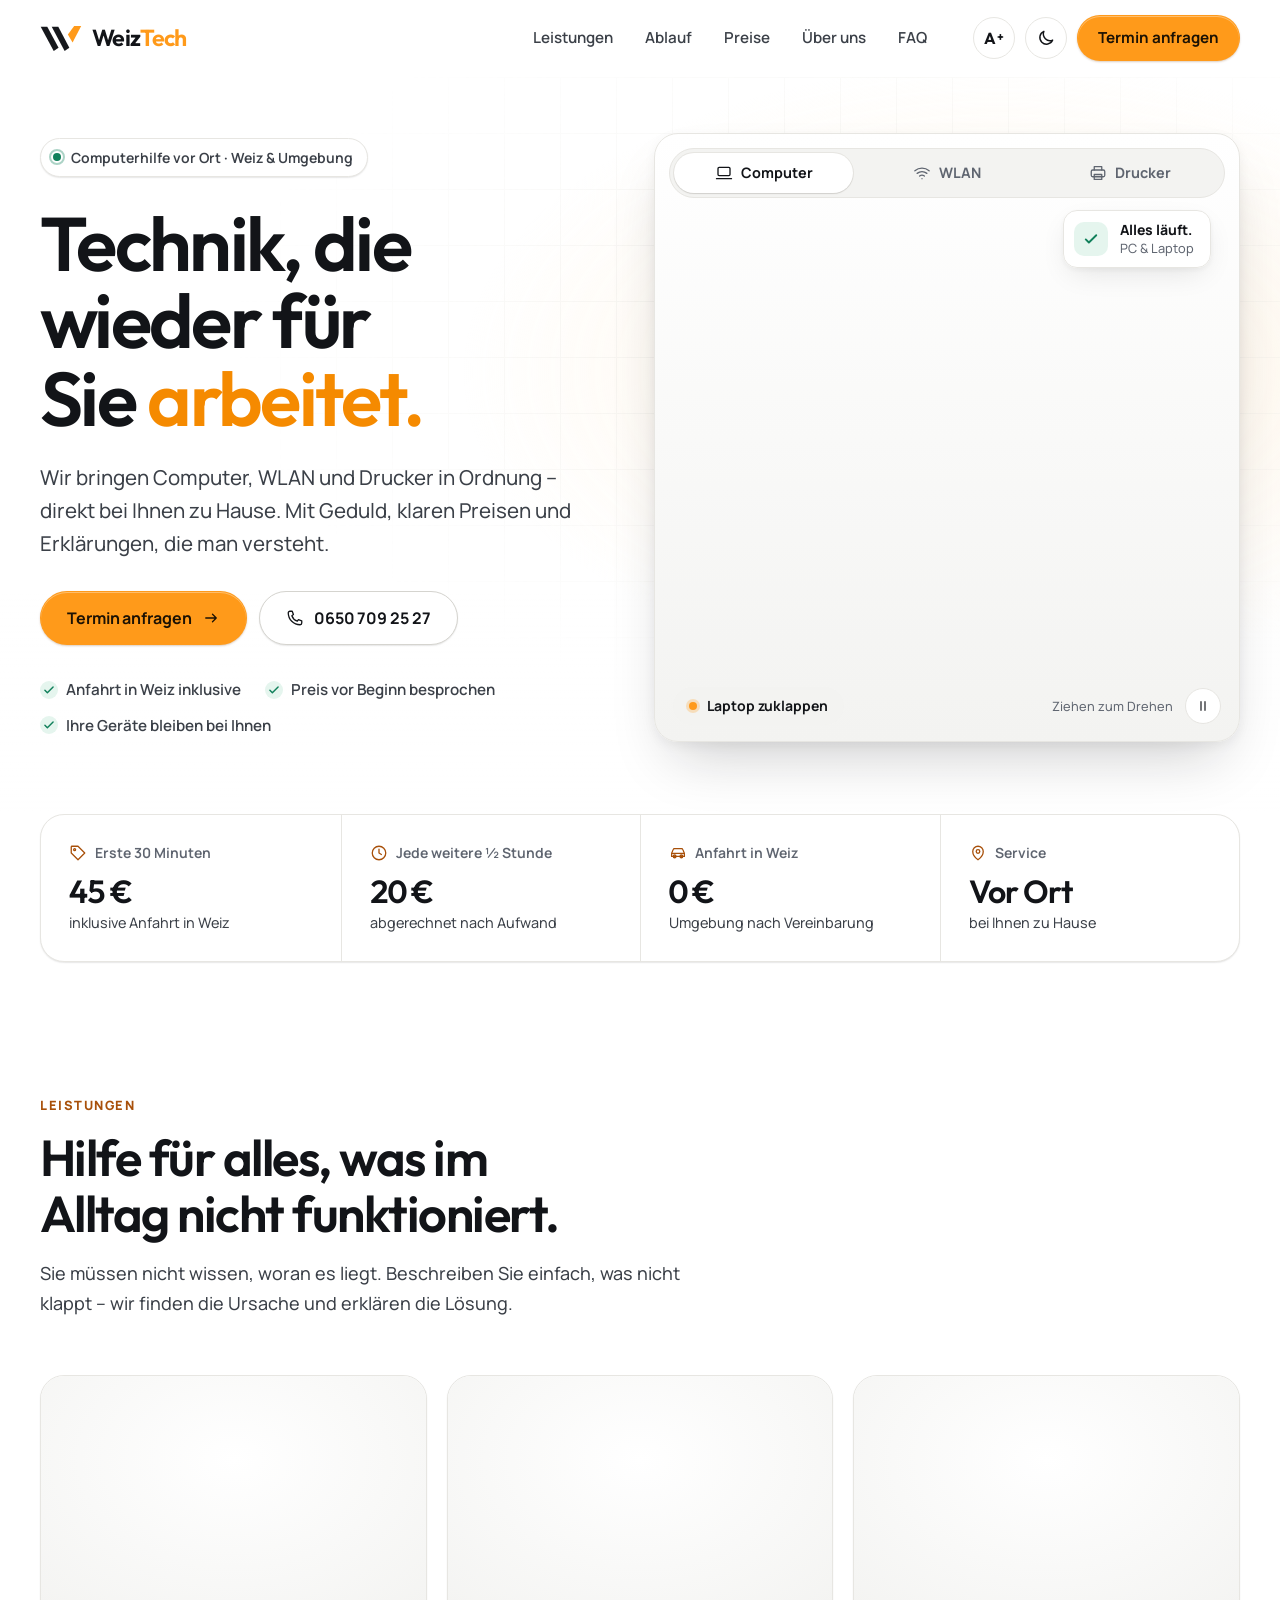
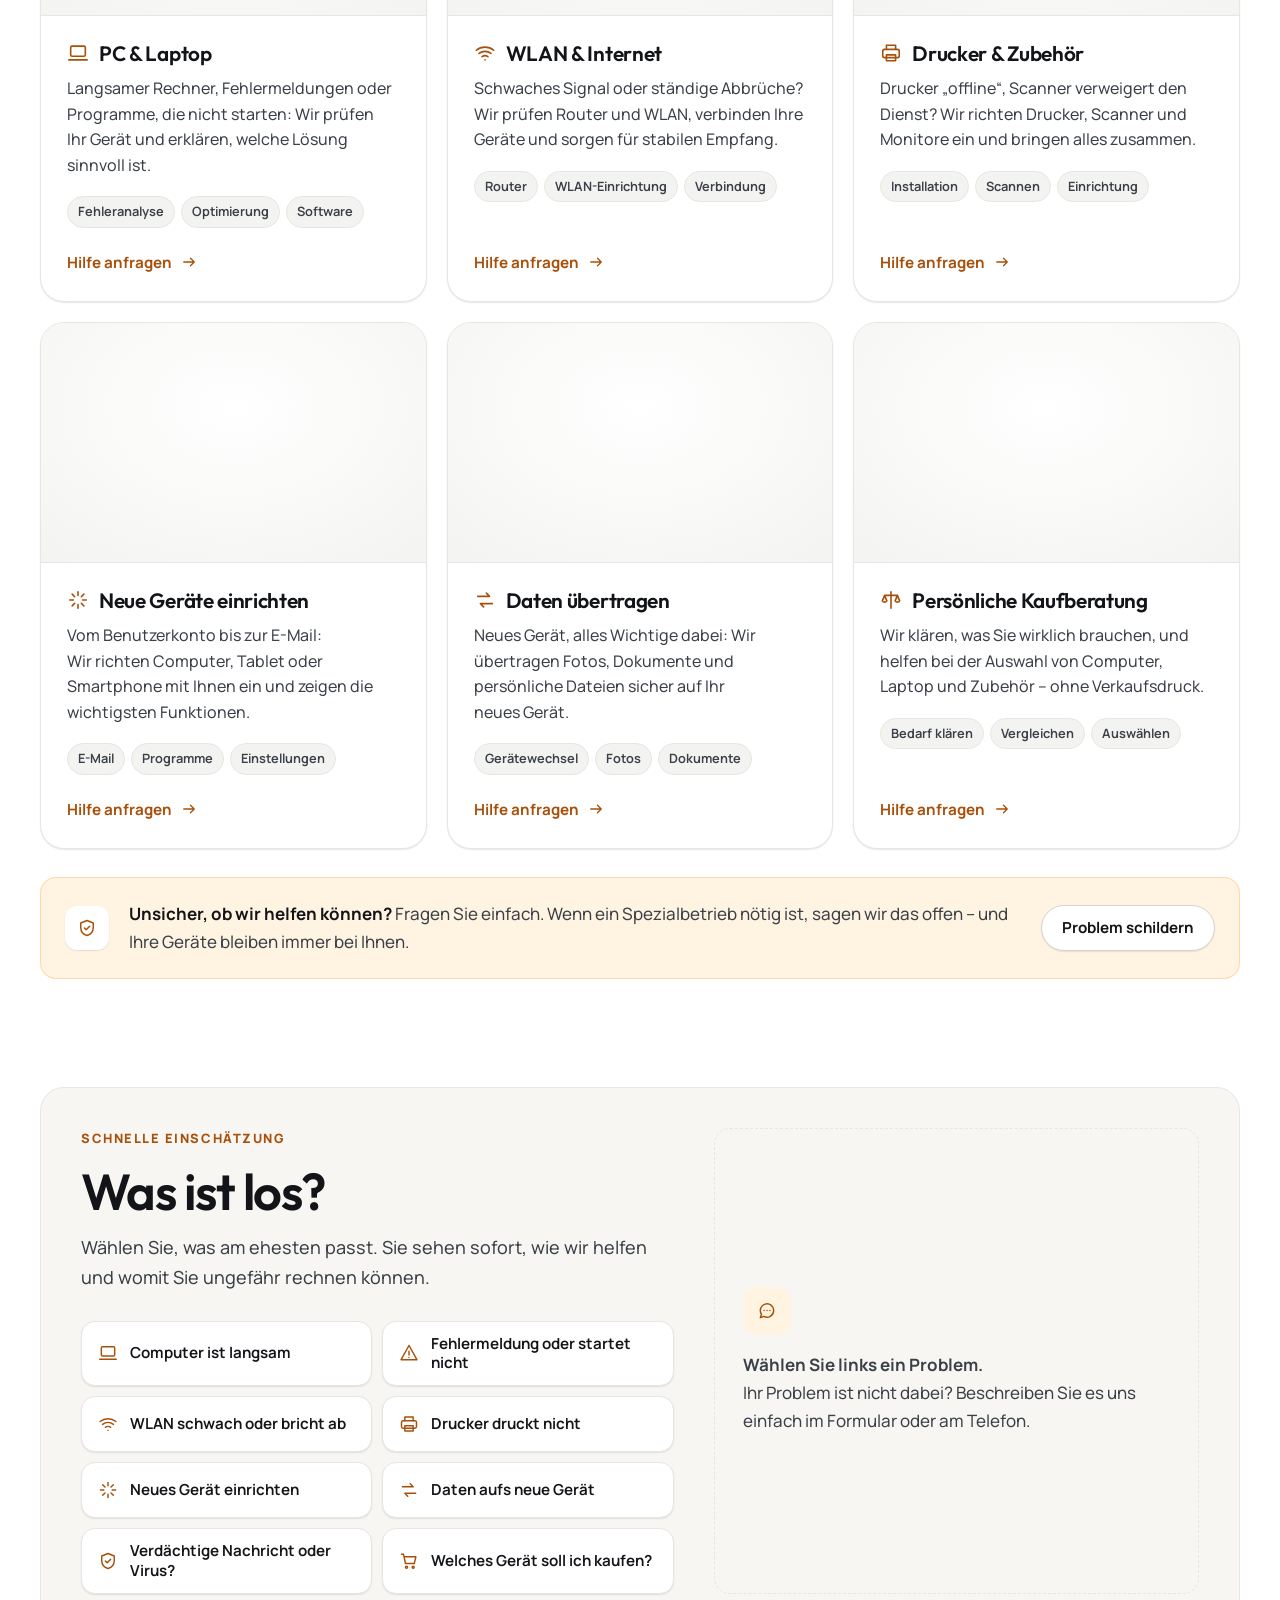
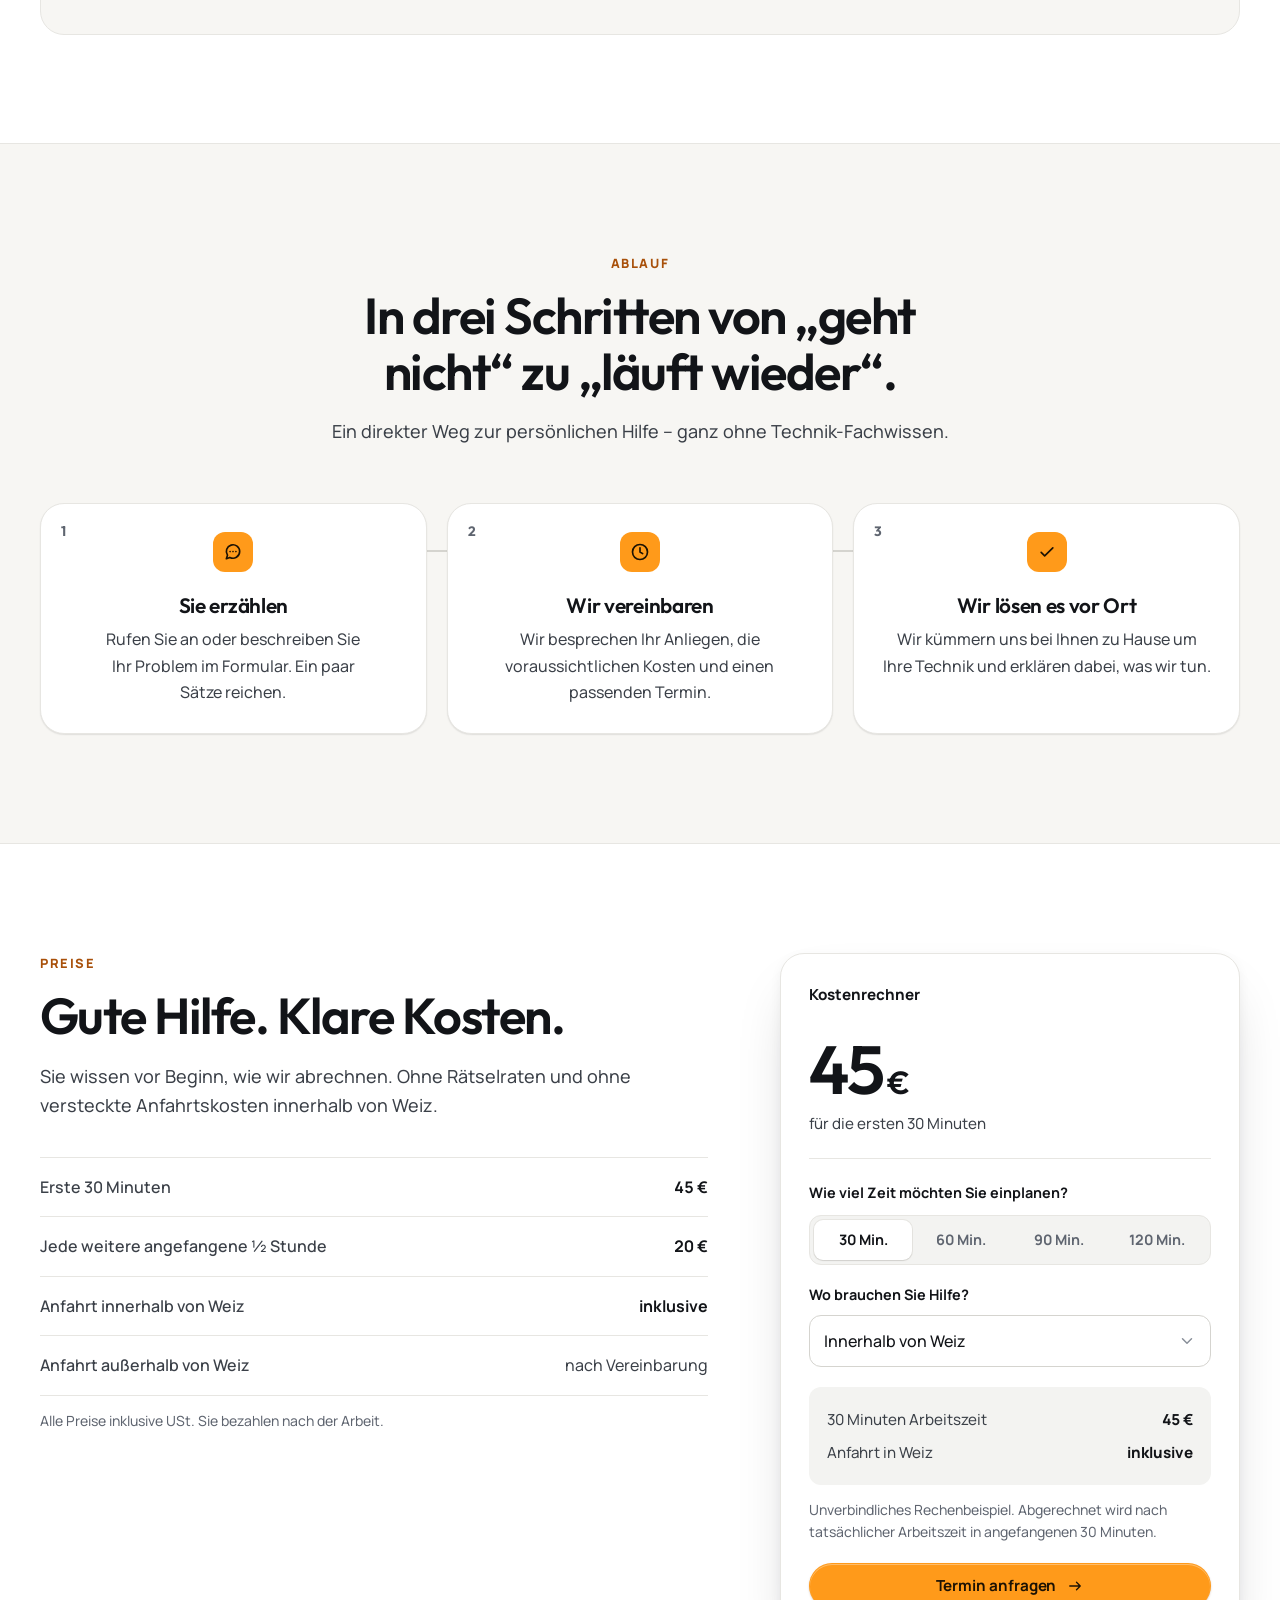
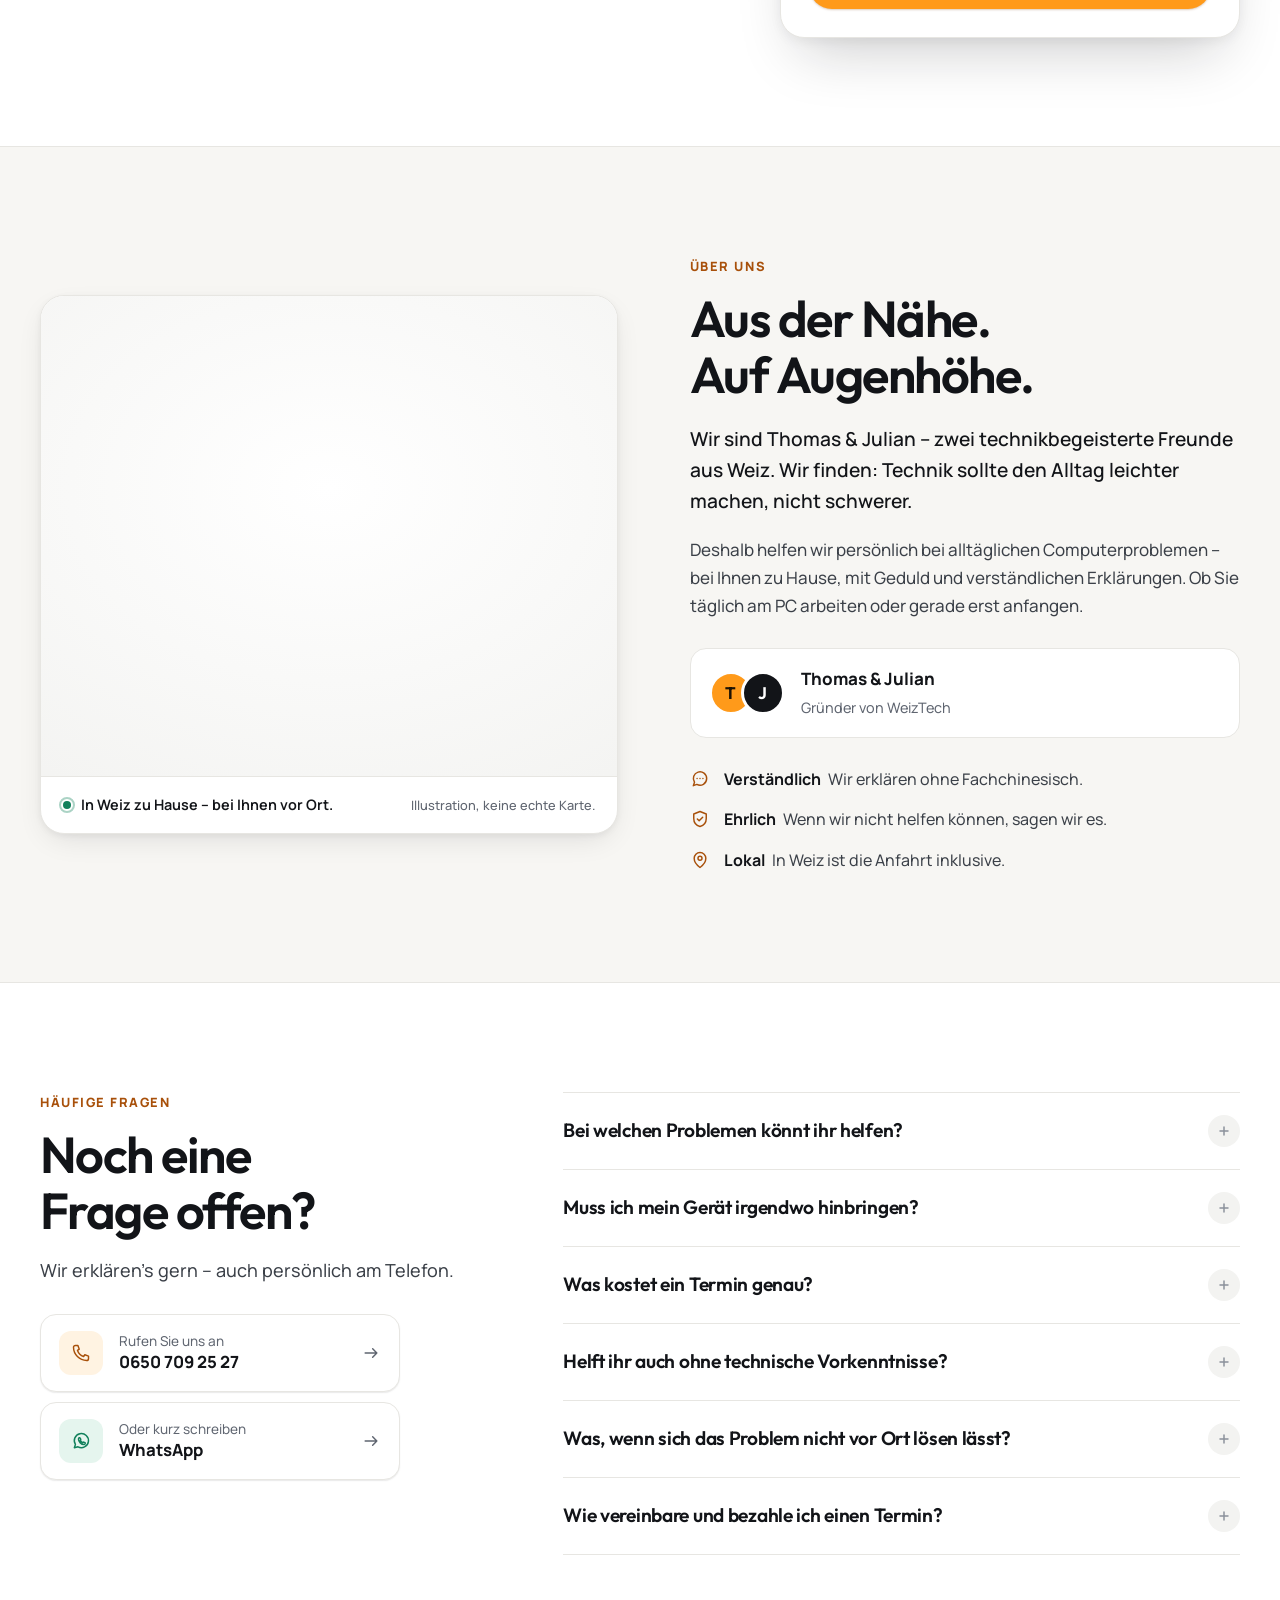
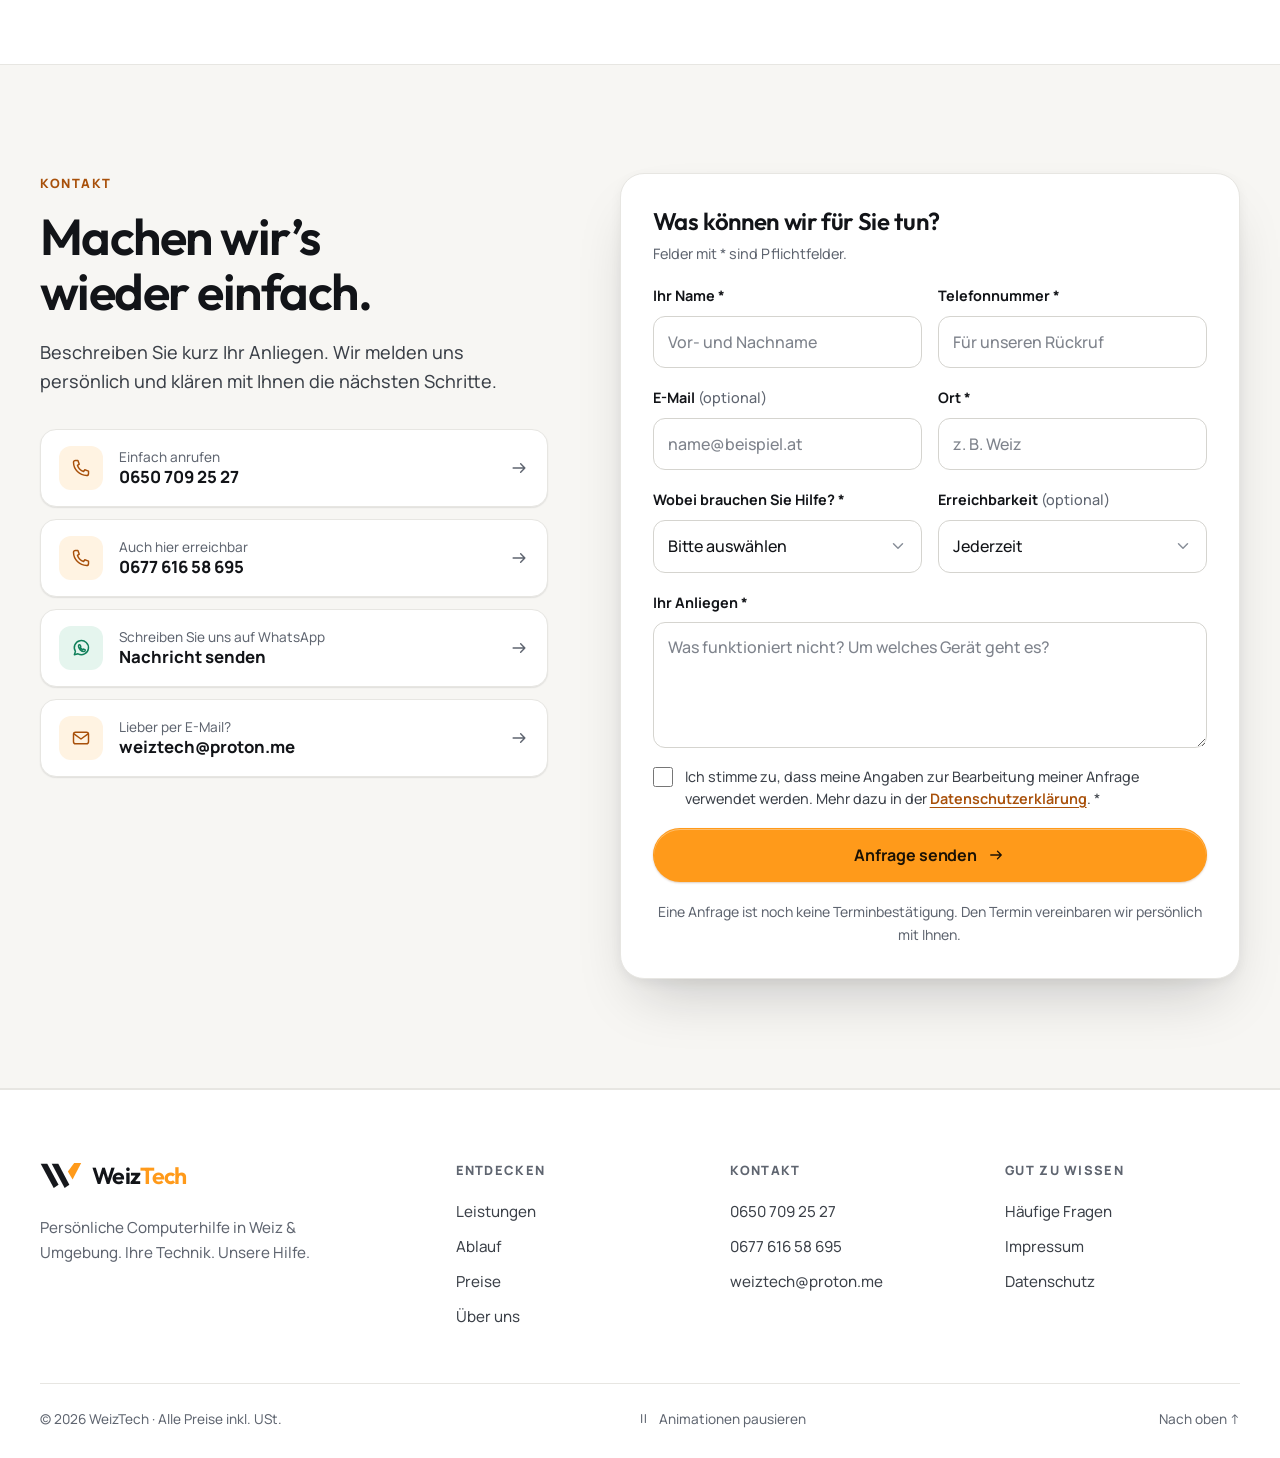
==== commit f0343724: "Add files via upload" ====
--- a/index.html
+++ b/index.html
@@ -3,19 +3,22 @@
 <head>
  <meta charset="utf-8">
  <meta name="viewport" content="width=device-width, initial-scale=1, viewport-fit=cover">
- <script>try{var t=localStorage.getItem('weiztech-theme');if(t==='dark'||t==='light')document.documentElement.dataset.theme=t;}catch(e){}</script>
+ <script>try{var t=localStorage.getItem('weiztech-theme');if(t==='dark'||t==='light')document.documentElement.dataset.theme=t;if(localStorage.getItem('weiztech-text')==='large')document.documentElement.dataset.text='large';}catch(e){}</script>
  <meta name="theme-color" content="#ffffff">
- <meta name="description" content="Persönliche Computerhilfe bei Ihnen zu Hause in Weiz und Umgebung. PC, Laptop, WLAN & Drucker. Herbst-Aktion: 35 € für 30 Minuten inkl. Anfahrt in Weiz.">
+ <script src="config.js?v=13.0"></script>
+ <script>try{var p=(window.WEIZTECH_CONFIG||{}).promo;if(!p||!(Date.now()<Date.parse(p.ends)))document.documentElement.classList.add('promo-ended');}catch(e){}</script>
+ <meta name="description" content="Persönliche Computerhilfe bei Ihnen zu Hause in Weiz und Umgebung: PC, Laptop, WLAN & Drucker. Klare Preise, Anfahrt in Weiz inklusive.">
  <title>WeizTech – Computerhilfe, die zu Ihnen kommt</title>
  <meta name="view-transition" content="same-origin">
  <link rel="canonical" href="https://weiztech.store/">
- <meta property="og:type" content="website"><meta property="og:locale" content="de_AT"><meta property="og:title" content="WeizTech – Computerhilfe, die zu Ihnen kommt"><meta property="og:description" content="PC, WLAN oder Drucker? Persönliche IT-Hilfe direkt bei Ihnen in Weiz und Umgebung."><meta property="og:url" content="https://weiztech.store/"><meta property="og:image" content="https://weiztech.store/assets/weiztech-logo-orange.png">
+ <meta property="og:type" content="website"><meta property="og:locale" content="de_AT"><meta property="og:title" content="WeizTech – Computerhilfe, die zu Ihnen kommt"><meta property="og:description" content="PC, WLAN oder Drucker? Persönliche IT-Hilfe direkt bei Ihnen in Weiz und Umgebung."><meta property="og:url" content="https://weiztech.store/"><meta property="og:image" content="https://weiztech.store/assets/og-image.png"><meta property="og:image:width" content="1200"><meta property="og:image:height" content="630"><meta property="og:image:alt" content="WeizTech – Computerhilfe, die zu Ihnen kommt. PC, Laptop, WLAN und Drucker in Weiz und Umgebung."><meta property="og:site_name" content="WeizTech">
+ <meta name="twitter:card" content="summary_large_image">
  <link rel="icon" href="assets/favicon.svg" type="image/svg+xml"><link rel="alternate icon" href="assets/favicon-symbol.png" type="image/png">
  <link rel="preload" href="assets/fonts/manrope.woff2" as="font" type="font/woff2" crossorigin>
  <link rel="preload" href="assets/fonts/outfit.woff2" as="font" type="font/woff2" crossorigin>
  <link rel="stylesheet" href="styles.css?v=7.0">
- <script src="config.js?v=12.0" defer></script><script src="motion.js?v=7.0" defer></script><script src="script.js?v=7.0" defer></script><script type="module" src="scene.js?v=7.0"></script>
- <script type="application/ld+json">{"@context": "https://schema.org", "@type": "LocalBusiness", "name": "WeizTech", "url": "https://weiztech.store", "image": "https://weiztech.store/assets/weiztech-logo-orange.png", "telephone": "+436507092527", "email": "weiztech@proton.me", "areaServed": {"@type": "City", "name": "Weiz"}, "priceRange": "€", "description": "Persönliche Computerhilfe und IT-Service vor Ort in Weiz und Umgebung."}</script>
+ <script src="motion.js?v=7.0" defer></script><script src="script.js?v=7.0" defer></script><script type="module" src="scene.js?v=7.0"></script>
+ <script type="application/ld+json">{"@context": "https://schema.org", "@type": "LocalBusiness", "name": "WeizTech", "url": "https://weiztech.store", "image": "https://weiztech.store/assets/og-image.png", "logo": "https://weiztech.store/assets/favicon-symbol.png", "telephone": "+436507092527", "email": "weiztech@proton.me", "areaServed": {"@type": "City", "name": "Weiz"}, "priceRange": "€", "description": "Persönliche Computerhilfe und IT-Service vor Ort in Weiz und Umgebung."}</script>
 </head>
 <body>
  <svg width="0" height="0" style="position:absolute" aria-hidden="true">
@@ -25,6 +28,7 @@
    <symbol id="i-arrow-down" viewBox="0 0 24 24"><path d="M12 5v14m-5-5 5 5 5-5"/></symbol>
    <symbol id="i-check" viewBox="0 0 24 24"><path d="m5 12.5 4.2 4.2L19 7"/></symbol>
    <symbol id="i-phone" viewBox="0 0 24 24"><path d="M5.2 3h3.1l1.6 4.4-2.1 1.5a12 12 0 0 0 7.3 7.3l1.5-2.1 4.4 1.6v3.1A2.2 2.2 0 0 1 18.8 21 16 16 0 0 1 3 5.2 2.2 2.2 0 0 1 5.2 3Z"/></symbol>
+   <symbol id="i-whatsapp" viewBox="0 0 24 24"><path d="M4 20l1.3-3.9A8.5 8.5 0 1 1 8.4 19L4 20Z"/><path d="M9.2 8.6c.2-.5.5-.6.8-.6h.5c.2 0 .4.1.5.4l.7 1.6c.1.3 0 .5-.1.7l-.5.6c.6 1.2 1.6 2.1 2.8 2.7l.6-.6c.2-.2.5-.2.7-.1l1.6.8c.3.1.4.4.3.7l-.2.6c-.2.5-.8.9-1.4.9-3 0-6.6-3.4-6.5-6.4 0-.4.1-.9.2-1.3Z"/></symbol>
    <symbol id="i-mail" viewBox="0 0 24 24"><rect x="3" y="5" width="18" height="14" rx="2.5"/><path d="m3.5 7 8.5 6.2L20.5 7"/></symbol>
    <symbol id="i-pin" viewBox="0 0 24 24"><path d="M19 10c0 6-7 11-7 11S5 16 5 10a7 7 0 0 1 14 0Z"/><circle cx="12" cy="10" r="2.4"/></symbol>
    <symbol id="i-chat" viewBox="0 0 24 24"><path d="M20 11.5a8 8 0 0 1-11.8 7L4 20l1.4-4.1A8 8 0 1 1 20 11.5Z"/><path d="M8.5 11.5h.01M12 11.5h.01M15.5 11.5h.01"/></symbol>
@@ -38,6 +42,8 @@
    <symbol id="i-spark" viewBox="0 0 24 24"><path d="M12 3v4M12 17v4M3 12h4M17 12h4M5.6 5.6l2.8 2.8M15.6 15.6l2.8 2.8M5.6 18.4l2.8-2.8M15.6 8.4l2.8-2.8"/></symbol>
    <symbol id="i-transfer" viewBox="0 0 24 24"><path d="M4 8h13l-3.5-3.5M20 16H7l3.5 3.5"/></symbol>
    <symbol id="i-compare" viewBox="0 0 24 24"><path d="M12 3v18M5 7h14M5 7l-2.5 6a3 3 0 0 0 5 0L5 7Zm14 0-2.5 6a3 3 0 0 0 5 0L19 7Z"/></symbol>
+   <symbol id="i-alert" viewBox="0 0 24 24"><path d="M12 3 2.5 20h19L12 3Z"/><path d="M12 10v4.5M12 17.5h.01"/></symbol>
+   <symbol id="i-cart" viewBox="0 0 24 24"><path d="M3 4h2.5l2.2 11h10.6l2-8H6.3"/><circle cx="9" cy="19.5" r="1.3"/><circle cx="17" cy="19.5" r="1.3"/></symbol>
    <symbol id="i-sun" viewBox="0 0 24 24"><circle cx="12" cy="12" r="4"/><path d="M12 2.5v2M12 19.5v2M4.6 4.6 6 6M18 18l1.4 1.4M2.5 12h2M19.5 12h2M4.6 19.4 6 18M18 6l1.4-1.4"/></symbol>
    <symbol id="i-moon" viewBox="0 0 24 24"><path d="M20 14.5A8 8 0 0 1 9.5 4a8 8 0 1 0 10.5 10.5Z"/></symbol>
    <symbol id="i-pause" viewBox="0 0 24 24"><path d="M9 5.5v13M15 5.5v13"/></symbol>
@@ -47,9 +53,9 @@
 
  <a class="skip-link" href="#main">Zum Inhalt springen</a>
 
- <div class="announcement">
+ <div class="announcement" data-promo>
   <div class="container announcement-inner">
-   <p><span class="pill pill-brand">Herbst-Aktion</span> <span>Die ersten 30 Minuten um <strong>35 € statt 45 €</strong><span class="hide-sm">, Anfahrt in Weiz inklusive</span>.</span></p>
+   <p><span class="pill pill-brand">Herbst-Aktion bis 30. November</span> <span>Die ersten 30 Minuten um <strong>35 € statt 45 €</strong><span class="hide-sm">, Anfahrt in Weiz inklusive</span><span class="show-sm"> – bis 30.11.</span></span></p>
    <a href="#preise">Zur Aktion <svg class="icon" aria-hidden="true"><use href="#i-arrow"/></svg></a>
   </div>
  </div>
@@ -69,6 +75,9 @@
     <a class="button button-primary nav-cta" href="#kontakt">Termin anfragen</a>
    </nav>
    <div class="header-actions">
+    <button class="icon-button text-toggle" type="button" id="text-toggle" aria-pressed="false" aria-label="Größere Schrift aktivieren" title="Schriftgröße">
+     <span class="text-toggle-glyph" aria-hidden="true">A<span>+</span></span>
+    </button>
     <button class="icon-button theme-toggle" type="button" id="theme-toggle" aria-label="Dunkles Design aktivieren" aria-pressed="false">
      <svg class="icon icon-moon" aria-hidden="true"><use href="#i-moon"/></svg>
      <svg class="icon icon-sun" aria-hidden="true"><use href="#i-sun"/></svg>
@@ -135,7 +144,8 @@
     <dl class="overview-grid">
      <div class="overview-item">
       <dt><svg class="icon" aria-hidden="true"><use href="#i-tag"/></svg> Erste 30 Minuten</dt>
-      <dd><strong class="figure">35 €</strong> <span>statt 45 € – Herbst-Aktion</span></dd>
+      <dd data-promo><strong class="figure">35 €</strong> <span>statt 45 € – Aktion bis 30. November</span></dd>
+      <dd data-regular><strong class="figure">45 €</strong> <span>inklusive Anfahrt in Weiz</span></dd>
      </div>
      <div class="overview-item">
       <dt><svg class="icon" aria-hidden="true"><use href="#i-clock"/></svg> Jede weitere ½ Stunde</dt>
@@ -224,6 +234,26 @@
      <p><strong>Unsicher, ob wir helfen können?</strong> Fragen Sie einfach. Wenn ein Spezialbetrieb nötig ist, sagen wir das offen – und Ihre Geräte bleiben immer bei Ihnen.</p>
      <a href="#kontakt" class="button button-secondary">Problem schildern</a>
     </aside>
+   </div>
+  </section>
+
+  <!-- Problem helper -->
+  <section class="section section-compact" id="hilfe-finder" aria-labelledby="finder-title">
+   <div class="container">
+    <div class="finder">
+     <div class="finder-intro">
+      <p class="eyebrow">Schnelle Einschätzung</p>
+      <h2 id="finder-title">Was ist los?</h2>
+      <p class="section-lead">Wählen Sie, was am ehesten passt. Sie sehen sofort, wie wir helfen und womit Sie ungefähr rechnen können.</p>
+      <div class="finder-options" role="group" aria-label="Problem auswählen" id="finder-options"></div>
+     </div>
+     <div class="finder-result" id="finder-result" aria-live="polite">
+      <div class="finder-empty">
+       <span class="finder-empty-icon"><svg class="icon" aria-hidden="true"><use href="#i-chat"/></svg></span>
+       <p><strong>Wählen Sie links ein Problem.</strong><br>Ihr Problem ist nicht dabei? Beschreiben Sie es uns einfach im Formular oder am Telefon.</p>
+      </div>
+     </div>
+    </div>
    </div>
   </section>
 
@@ -268,7 +298,7 @@
      <table class="price-table">
       <caption class="visually-hidden">Preisübersicht</caption>
       <tbody>
-       <tr><th scope="row">Erste 30 Minuten</th><td><s>45 €</s> <strong>35 €</strong></td></tr>
+       <tr><th scope="row">Erste 30 Minuten</th><td><span data-promo><s>45 €</s> <strong>35 €</strong></span><strong data-regular>45 €</strong></td></tr>
        <tr><th scope="row">Jede weitere angefangene ½ Stunde</th><td><strong>20 €</strong></td></tr>
        <tr><th scope="row">Anfahrt innerhalb von Weiz</th><td><strong>inklusive</strong></td></tr>
        <tr><th scope="row">Anfahrt außerhalb von Weiz</th><td>nach Vereinbarung</td></tr>
@@ -280,10 +310,10 @@
     <div class="price-card">
      <div class="price-card-head">
       <span class="price-card-title">Kostenrechner</span>
-      <span class="pill pill-brand">Herbst-Aktion</span>
+      <span class="pill pill-brand" data-promo>Herbst-Aktion bis 30.11.</span>
      </div>
      <div class="price-display">
-      <span class="price-old">45 €</span>
+      <span class="price-old" data-promo>45 €</span>
       <strong class="price-value"><span id="price-total">35</span><span class="currency"> €</span></strong>
       <p id="price-duration">für die ersten 30 Minuten</p>
      </div>
@@ -350,11 +380,16 @@
       <span><small>Rufen Sie uns an</small><strong>0650 709 25 27</strong></span>
       <svg class="icon contact-tile-arrow" aria-hidden="true"><use href="#i-arrow"/></svg>
      </a>
+     <a href="https://wa.me/436507092527" class="contact-tile" data-whatsapp target="_blank" rel="noopener">
+      <span class="contact-tile-icon contact-tile-icon-wa"><svg class="icon" aria-hidden="true"><use href="#i-whatsapp"/></svg></span>
+      <span><small>Oder kurz schreiben</small><strong>WhatsApp</strong></span>
+      <svg class="icon contact-tile-arrow" aria-hidden="true"><use href="#i-arrow"/></svg>
+     </a>
     </div>
     <div class="accordion">
      <details><summary>Bei welchen Problemen könnt ihr helfen?</summary><p>Wir unterstützen bei alltäglichen Problemen mit PC, Laptop, WLAN, Drucker und Zubehör. Dazu kommen Geräteeinrichtung, Datenübertragung und Kaufberatung. Wenn eine Reparatur einen Spezialbetrieb erfordert, sprechen wir das offen an.</p></details>
      <details><summary>Muss ich mein Gerät irgendwo hinbringen?</summary><p>Nein. Wir kommen zu Ihnen und arbeiten direkt vor Ort. Ihre Geräte werden weder abgeholt noch mitgenommen.</p></details>
-     <details><summary>Was kostet ein Termin genau?</summary><p>Während der Herbst-Aktion kosten die ersten 30 Minuten 35 € statt 45 €, inklusive Anfahrt innerhalb von Weiz. Jede weitere angefangene halbe Stunde kostet 20 €. Außerhalb von Weiz vereinbaren wir die Anfahrtskosten vorab. Alle Preise verstehen sich inklusive USt.</p></details>
+     <details><summary>Was kostet ein Termin genau?</summary><p data-promo>Während der Herbst-Aktion (bis 30. November) kosten die ersten 30 Minuten 35 € statt 45 €, inklusive Anfahrt innerhalb von Weiz. Jede weitere angefangene halbe Stunde kostet 20 €. Außerhalb von Weiz vereinbaren wir die Anfahrtskosten vorab. Alle Preise verstehen sich inklusive USt.</p><p data-regular>Die ersten 30 Minuten kosten 45 €, inklusive Anfahrt innerhalb von Weiz. Jede weitere angefangene halbe Stunde kostet 20 €. Außerhalb von Weiz vereinbaren wir die Anfahrtskosten vorab. Alle Preise verstehen sich inklusive USt.</p></details>
      <details><summary>Helft ihr auch ohne technische Vorkenntnisse?</summary><p>Natürlich. Wir nehmen uns Zeit und erklären verständlich. Auch grundlegende Fragen zu Computer, E-Mail, Internet und Drucker sind bei uns richtig.</p></details>
      <details><summary>Was, wenn sich das Problem nicht vor Ort lösen lässt?</summary><p>Wir erklären, was möglich ist und welcher nächste Schritt sinnvoll wäre – zum Beispiel eine Werkstatt oder der Hersteller. Wie der Aufwand abgerechnet wird, besprechen wir vor Beginn.</p></details>
      <details><summary>Wie vereinbare und bezahle ich einen Termin?</summary><p>Senden Sie uns eine Anfrage oder rufen Sie an. Ein Termin wird anschließend persönlich vereinbart. Sie bezahlen nach der Arbeit; die verfügbaren Zahlungsarten bestätigen wir bei der Terminvereinbarung.</p></details>
@@ -380,6 +415,11 @@
        <span><small>Auch hier erreichbar</small><strong id="phone-display-2">0677 616 58 695</strong></span>
        <svg class="icon contact-tile-arrow" aria-hidden="true"><use href="#i-arrow"/></svg>
       </a>
+      <a href="https://wa.me/436507092527" id="whatsapp-link" class="contact-tile" data-whatsapp target="_blank" rel="noopener">
+       <span class="contact-tile-icon contact-tile-icon-wa"><svg class="icon" aria-hidden="true"><use href="#i-whatsapp"/></svg></span>
+       <span><small>Schreiben Sie uns auf WhatsApp</small><strong>Nachricht senden</strong></span>
+       <svg class="icon contact-tile-arrow" aria-hidden="true"><use href="#i-arrow"/></svg>
+      </a>
       <a href="mailto:weiztech@proton.me" id="email-link" class="contact-tile">
        <span class="contact-tile-icon"><svg class="icon" aria-hidden="true"><use href="#i-mail"/></svg></span>
        <span><small>Lieber per E-Mail?</small><strong id="email-display">weiztech@proton.me</strong></span>
@@ -402,7 +442,10 @@
       <label class="field" for="email"><span>E-Mail <span class="optional">(optional)</span></span><input id="email" name="email" type="email" autocomplete="email" maxlength="254" placeholder="name@beispiel.at"></label>
       <label class="field" for="location">Ort *<input id="location" name="location" autocomplete="address-level2" maxlength="120" required placeholder="z. B. Weiz"></label>
      </div>
-     <label class="field" for="topic">Wobei brauchen Sie Hilfe? *<select id="topic" name="topic" required><option value="">Bitte auswählen</option><option>PC oder Laptop</option><option>WLAN oder Internet</option><option>Drucker oder Zubehör</option><option>Einrichtung</option><option>Datenübertragung</option><option>Kaufberatung</option><option>Anderes</option></select></label>
+     <div class="form-row">
+      <label class="field" for="topic">Wobei brauchen Sie Hilfe? *<select id="topic" name="topic" required><option value="">Bitte auswählen</option><option>PC oder Laptop</option><option>WLAN oder Internet</option><option>Drucker oder Zubehör</option><option>Einrichtung</option><option>Datenübertragung</option><option>Kaufberatung</option><option>Anderes</option></select></label>
+      <label class="field" for="callback"><span>Erreichbarkeit <span class="optional">(optional)</span></span><select id="callback" name="callback"><option value="">Jederzeit</option><option>Vormittags</option><option>Mittags</option><option>Nachmittags</option><option>Abends</option></select></label>
+     </div>
      <label class="field" for="message">Ihr Anliegen *<textarea id="message" name="message" rows="4" maxlength="3000" required placeholder="Was funktioniert nicht? Um welches Gerät geht es?"></textarea></label>
      <label class="checkbox"><input type="checkbox" name="consent" required><span>Ich stimme zu, dass meine Angaben zur Bearbeitung meiner Anfrage verwendet werden. Mehr dazu in der <a href="datenschutz.html">Datenschutzerklärung</a>. *</span></label>
      <button class="button button-primary button-lg button-block" type="submit">Anfrage senden <svg class="icon" aria-hidden="true"><use href="#i-arrow"/></svg></button>
@@ -437,7 +480,8 @@
 
  <div class="mobile-cta">
   <a class="button button-secondary" href="tel:+436507092527"><svg class="icon" aria-hidden="true"><use href="#i-phone"/></svg> Anrufen</a>
-  <a class="button button-primary" href="#kontakt">Termin anfragen</a>
+  <a class="button button-secondary" href="https://wa.me/436507092527" data-whatsapp target="_blank" rel="noopener"><svg class="icon" aria-hidden="true"><use href="#i-whatsapp"/></svg> WhatsApp</a>
+  <a class="button button-primary" href="#kontakt">Anfragen</a>
  </div>
 </body>
 </html>
--- a/styles.css
+++ b/styles.css
@@ -64,9 +64,10 @@
 }
 
 /* Base */
+:root[data-text="large"]{font-size:115%}
 *,*::before,*::after{box-sizing:border-box}
-html{-webkit-text-size-adjust:100%;scroll-padding-top:calc(var(--header-h) + 16px)}
-body{margin:0;background:var(--bg);color:var(--ink);font-family:var(--font-body);font-size:17px;line-height:1.65;font-weight:450;font-feature-settings:"ss01","cv11";-webkit-font-smoothing:antialiased;-moz-osx-font-smoothing:grayscale;text-rendering:optimizeLegibility;overflow-x:clip;transition:background-color .3s var(--ease),color .3s var(--ease)}
+html{-webkit-text-size-adjust:100%;transition:font-size .2s;scroll-padding-top:calc(var(--header-h) + 16px)}
+body{margin:0;background:var(--bg);color:var(--ink);font-family:var(--font-body);font-size:1.0625rem;line-height:1.65;font-weight:450;font-feature-settings:"ss01","cv11";-webkit-font-smoothing:antialiased;-moz-osx-font-smoothing:grayscale;text-rendering:optimizeLegibility;overflow-x:clip;transition:background-color .3s var(--ease),color .3s var(--ease)}
 img,svg{display:block;max-width:100%}
 a{color:inherit;text-decoration:none}
 button,input,select,textarea{font:inherit;color:inherit}
@@ -81,6 +82,7 @@
 p,li,dd{text-wrap:pretty}
 .icon{width:20px;height:20px;flex:none;fill:none;stroke:currentColor;stroke-width:1.75;stroke-linecap:round;stroke-linejoin:round}
 [hidden]{display:none!important}
+.promo-ended [data-promo],:root:not(.promo-ended) [data-regular]{display:none!important}
 ::selection{background:var(--brand);color:var(--on-brand)}
 :focus-visible{outline:2px solid var(--focus);outline-offset:3px;border-radius:6px}
 .visually-hidden{position:absolute!important;width:1px;height:1px;padding:0;margin:-1px;overflow:hidden;clip:rect(0 0 0 0);white-space:nowrap;border:0}
@@ -133,6 +135,7 @@
 :root[data-theme="dark"] .stage-tabs-indicator,:root[data-theme="dark"] .segmented-indicator{background:var(--surface-3);box-shadow:0 0 0 1px var(--line-strong)}
 :root[data-theme="dark"] .hero::before{opacity:.55}
 .hide-sm{display:inline}
+.show-sm{display:none}
 
 /* Announcement + header */
 .announcement{background:var(--ink);color:var(--bg)}
@@ -154,6 +157,9 @@
 .theme-toggle .icon-sun{display:none}
 :root[data-theme="dark"] .theme-toggle .icon-sun{display:block}
 :root[data-theme="dark"] .theme-toggle .icon-moon{display:none}
+.text-toggle-glyph{font-family:var(--font-display);font-weight:700;font-size:1rem;line-height:1;letter-spacing:-.02em}
+.text-toggle-glyph span{font-size:.75em;margin-left:1px;vertical-align:.25em}
+.text-toggle[aria-pressed="true"]{background:var(--ink);color:var(--bg);border-color:var(--ink)}
 .menu-toggle{display:none}
 .menu-toggle span{display:block;width:18px;height:1.75px;background:currentColor;border-radius:2px;transition:transform .25s var(--ease);grid-area:1/1}
 .menu-toggle span:first-child{transform:translateY(-3.5px)}
@@ -241,6 +247,34 @@
 .callout p{margin:0;flex:1;color:var(--ink-2)}
 .callout p strong{color:var(--ink)}
 .callout-icon{display:grid;place-items:center;width:44px;height:44px;border-radius:12px;background:var(--surface);color:var(--brand-ink);flex:none;box-shadow:var(--shadow-sm)}
+
+/* Problem helper */
+.section-compact{padding-top:0}
+.finder{display:grid;grid-template-columns:minmax(0,1.1fr) minmax(0,.9fr);gap:40px;padding:40px;border-radius:var(--radius-lg);background:var(--bg-tint);border:1px solid var(--line)}
+.finder-intro h2{margin-bottom:14px}
+.finder-options{display:grid;grid-template-columns:repeat(2,minmax(0,1fr));gap:10px;margin-top:28px}
+.finder-options button{display:flex;align-items:center;gap:12px;min-height:56px;padding:12px 16px;border-radius:14px;border:1px solid var(--line);background:var(--surface);box-shadow:var(--shadow-sm);text-align:left;font-size:.95rem;font-weight:650;line-height:1.3;color:var(--ink);transition:border-color .2s,box-shadow .2s,background-color .2s,transform .2s var(--ease)}
+.finder-options button .icon{color:var(--brand-ink);flex:none}
+.finder-options button:hover{border-color:var(--line-strong);transform:translateY(-1px)}
+.finder-options button[aria-pressed="true"]{border-color:var(--brand);background:var(--brand-soft);box-shadow:0 0 0 3px color-mix(in srgb,var(--brand) 22%,transparent)}
+.finder-result{display:flex}
+.finder-empty,.finder-card{flex:1;padding:28px;border-radius:var(--radius);background:var(--surface);border:1px solid var(--line);box-shadow:var(--shadow-md)}
+.finder-empty{display:flex;flex-direction:column;justify-content:center;align-items:flex-start;gap:16px;color:var(--ink-2);border-style:dashed;box-shadow:none;background:transparent}
+.finder-empty p{margin:0}
+.finder-empty-icon,.finder-card-icon{display:grid;place-items:center;width:48px;height:48px;border-radius:14px;background:var(--brand-soft);color:var(--brand-ink)}
+.finder-card-icon.is-urgent{background:color-mix(in srgb,var(--danger) 14%,transparent);color:var(--danger)}
+.finder-card{animation:finder-in .35s var(--ease)}
+@keyframes finder-in{from{opacity:0;transform:translateY(8px)}}
+.finder-card h3{margin:18px 0 10px;font-size:1.4rem}
+.finder-card>p{color:var(--ink-2)}
+.finder-urgent{display:flex;align-items:center;gap:12px;margin:0 0 16px;padding:12px 14px;border-radius:12px;background:color-mix(in srgb,var(--danger) 9%,transparent);color:var(--ink);font-size:.95rem}
+.finder-urgent .icon{color:var(--danger)}
+.finder-facts{display:grid;grid-template-columns:1fr 1fr;gap:10px;margin:20px 0 12px}
+.finder-facts div{padding:14px 16px;border-radius:12px;background:var(--surface-2)}
+.finder-facts dt{display:flex;align-items:center;gap:6px;font-size:.8rem;font-weight:700;color:var(--muted)}
+.finder-facts dt .icon{width:15px;height:15px}
+.finder-facts dd{margin:4px 0 0;font-family:var(--font-display);font-size:1.25rem;font-weight:600;letter-spacing:-.01em;font-variant-numeric:tabular-nums}
+.finder-actions{display:flex;flex-wrap:wrap;gap:10px;margin-top:20px}
 
 /* Steps */
 .steps{position:relative;display:grid;grid-template-columns:repeat(3,1fr);gap:20px;counter-reset:step}
@@ -344,6 +378,8 @@
 .contact-tile small{font-size:.85rem;color:var(--muted)}
 .contact-tile strong{font-size:1.05rem;font-weight:750;overflow-wrap:anywhere}
 .contact-tile-icon{display:grid;place-items:center;width:44px;height:44px;border-radius:12px;background:var(--brand-soft);color:var(--brand-ink);flex:none}
+.contact-tile-icon-wa{background:var(--success-soft);color:var(--success)}
+.faq-intro .contact-tile+.contact-tile{margin-top:10px}
 .contact-tile-arrow{margin-left:auto;color:var(--muted);transition:transform .2s var(--ease),color .2s}
 .contact-tile:hover .contact-tile-arrow{transform:translateX(3px);color:var(--ink)}
 .contact-form{display:grid;gap:18px;padding:32px;border-radius:var(--radius-lg);background:var(--surface);border:1px solid var(--line);box-shadow:var(--shadow-lg)}
@@ -417,6 +453,7 @@
   .overview-item:nth-child(3){border-left:0}
   .overview-item:nth-child(n+3){border-top:1px solid var(--line)}
   .services-grid{grid-template-columns:repeat(2,1fr)}
+  .finder{grid-template-columns:1fr;padding:28px}
   .steps{grid-template-columns:1fr;max-width:560px;margin-inline:auto}
   .steps::before{display:none}
   .step{text-align:left;display:grid;grid-template-columns:auto 1fr;column-gap:18px;padding:24px}
@@ -428,14 +465,17 @@
   .about-grid .map-card{order:2}
 }
 @media (max-width:640px){
-  body{font-size:16px}
+  body{font-size:1rem}
   .container{width:calc(100% - 32px)}
   .announcement-inner{min-height:40px;font-size:.8rem}
   .announcement .pill{display:none}
   .announcement a{display:none}
   .hide-sm{display:none}
+  .show-sm{display:inline}
   .overview-item dt{font-size:.8rem}
   .brand-word{font-size:1.3rem}
+  .header-actions{gap:6px}
+  .header-actions .icon-button{width:40px;height:40px}
   .brand-mark{width:36px;height:23px}
   .hero{padding:28px 0 48px}
   .chip{font-size:.8rem;margin-bottom:22px}
@@ -451,6 +491,10 @@
   .overview-item{padding:20px}
   .figure{font-size:1.6rem}
   .services-grid{grid-template-columns:1fr}
+  .finder{padding:20px;margin-inline:-4px}
+  .finder-options{grid-template-columns:1fr}
+  .finder-empty,.finder-card{padding:20px}
+  .finder-actions .button{flex:1 1 100%}
   .service-body{padding:20px 22px 22px}
   .callout{flex-direction:column;align-items:flex-start;gap:14px}
   .section-head{margin-bottom:40px}
@@ -462,8 +506,10 @@
   .footer-grid{grid-template-columns:1fr 1fr;gap:32px}
   .footer-brand{grid-column:1/-1}
   .site-footer{padding-bottom:104px}
-  .mobile-cta{position:fixed;z-index:45;left:12px;right:12px;bottom:max(12px,env(safe-area-inset-bottom));display:grid;grid-template-columns:1fr 1.4fr;gap:8px;padding:8px;border-radius:999px;background:color-mix(in srgb,var(--surface) 90%,transparent);backdrop-filter:blur(14px);-webkit-backdrop-filter:blur(14px);border:1px solid var(--line);box-shadow:var(--shadow-lg);transition:transform .3s var(--ease),opacity .3s}
-  .mobile-cta .button{min-height:46px}
+  .mobile-cta{position:fixed;z-index:45;left:12px;right:12px;bottom:max(12px,env(safe-area-inset-bottom));display:grid;grid-template-columns:1fr 1fr 1fr;gap:6px;padding:6px;border-radius:999px;background:color-mix(in srgb,var(--surface) 90%,transparent);backdrop-filter:blur(14px);-webkit-backdrop-filter:blur(14px);border:1px solid var(--line);box-shadow:var(--shadow-lg);transition:transform .3s var(--ease),opacity .3s}
+  .mobile-cta .button{min-height:46px;padding:0 8px;font-size:15px;gap:6px;min-width:0}
+  .mobile-cta .button .icon{width:17px;height:17px}
+  .mobile-cta.mobile-cta-two{grid-template-columns:1fr 1.4fr}
   .mobile-cta.is-hidden{transform:translateY(140%);opacity:0;pointer-events:none}
 }
 @media (prefers-reduced-motion:reduce){
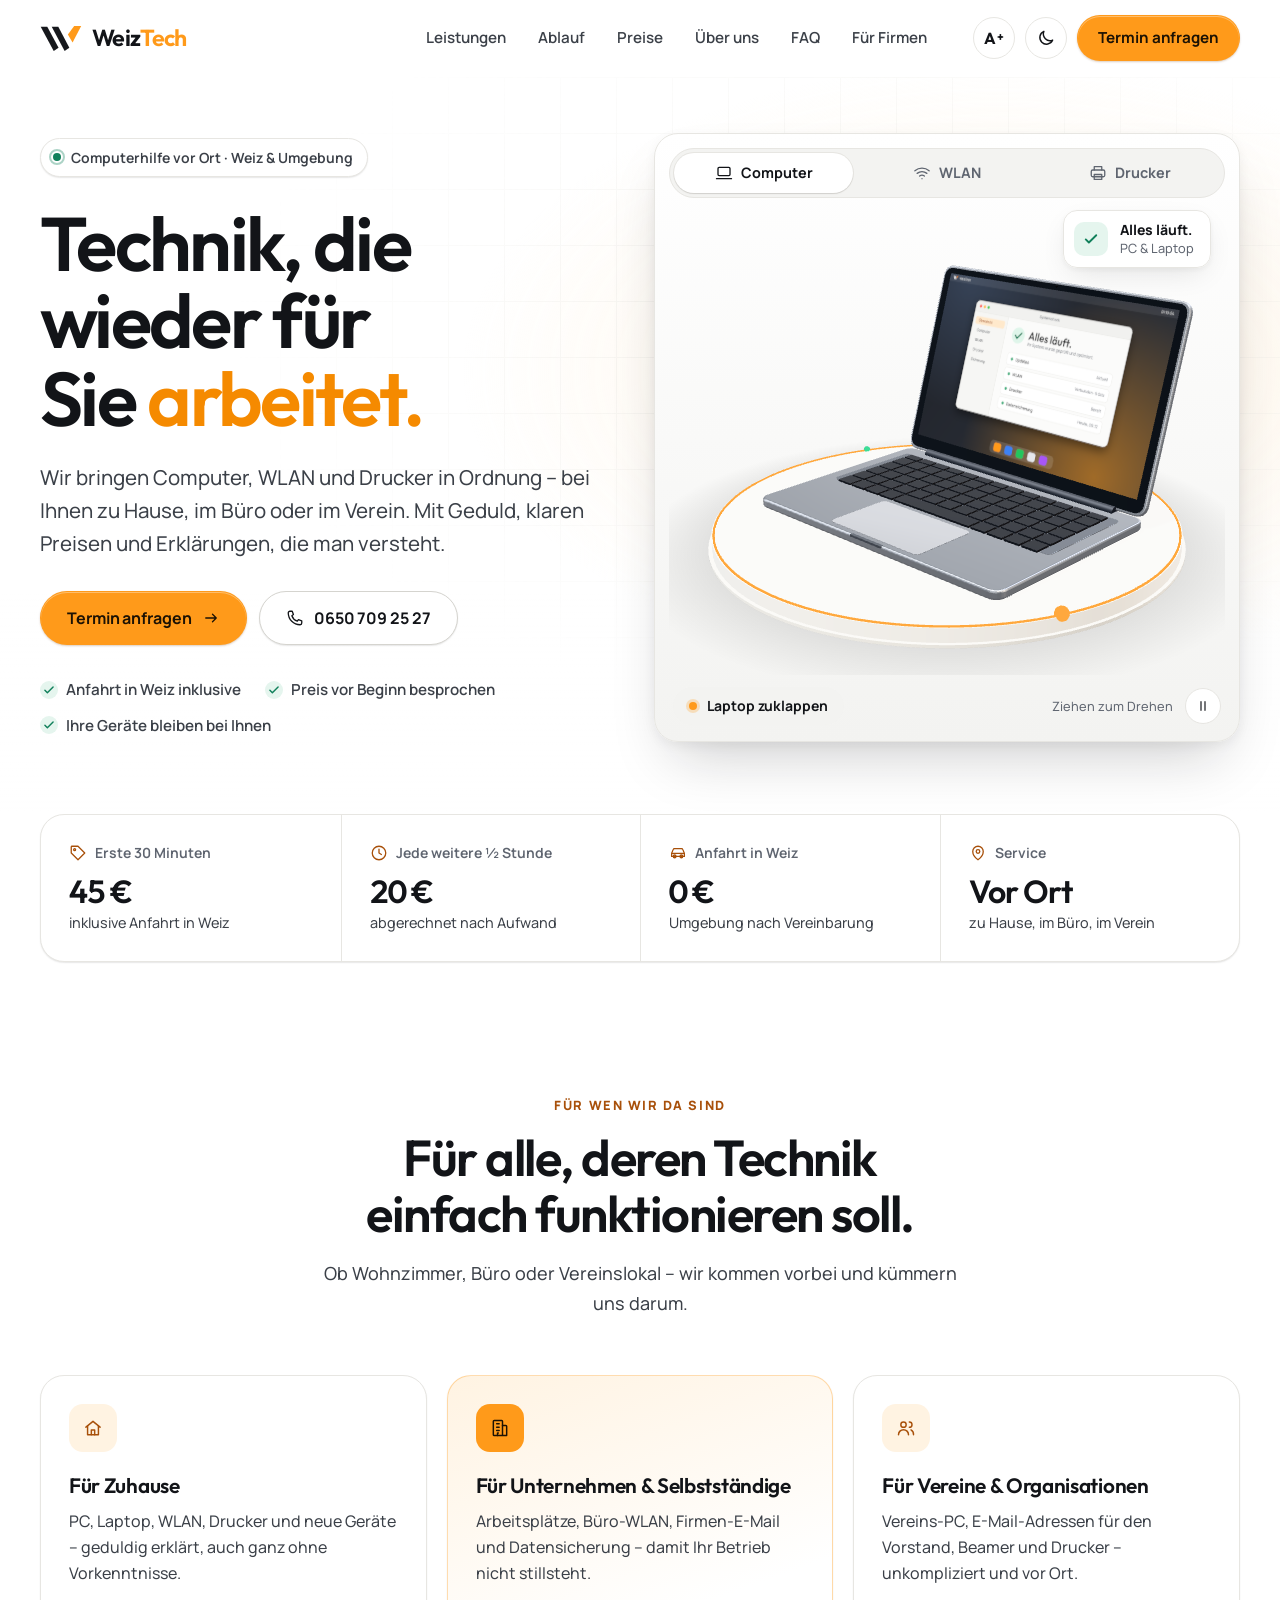
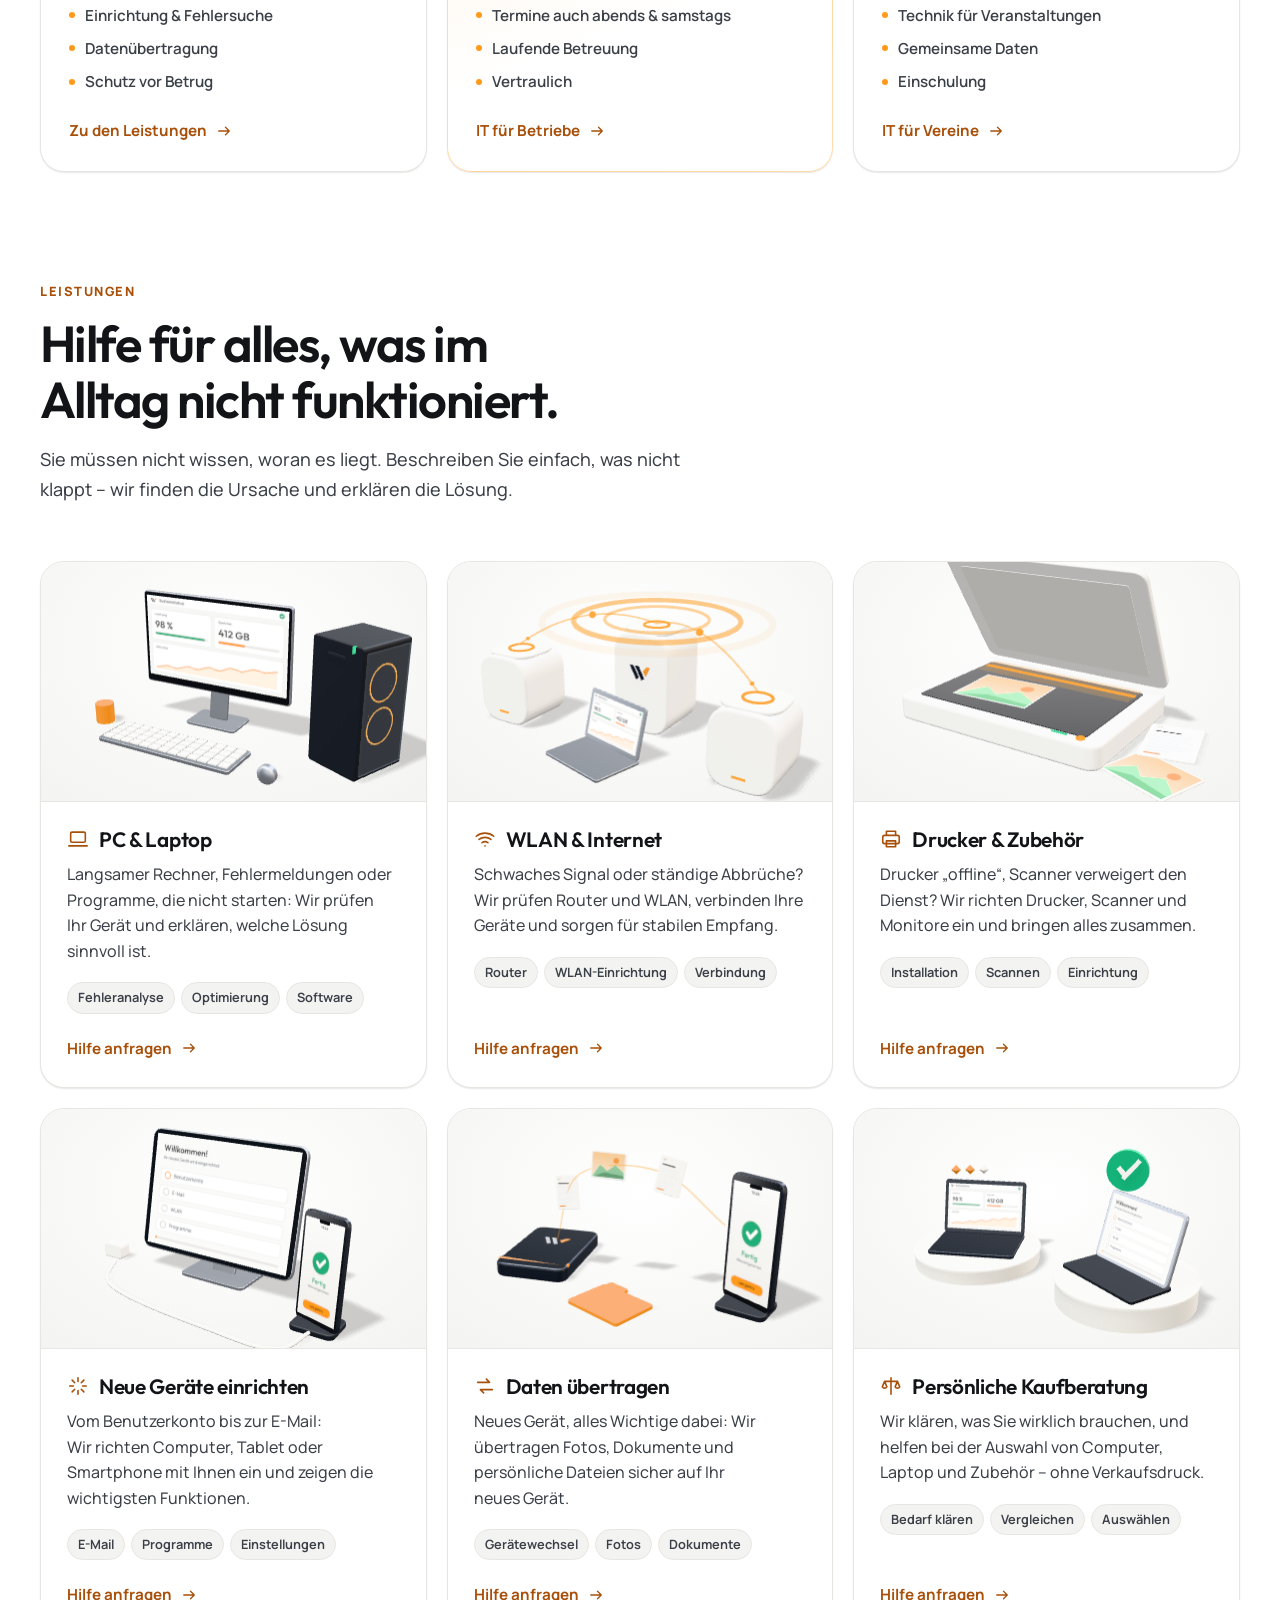
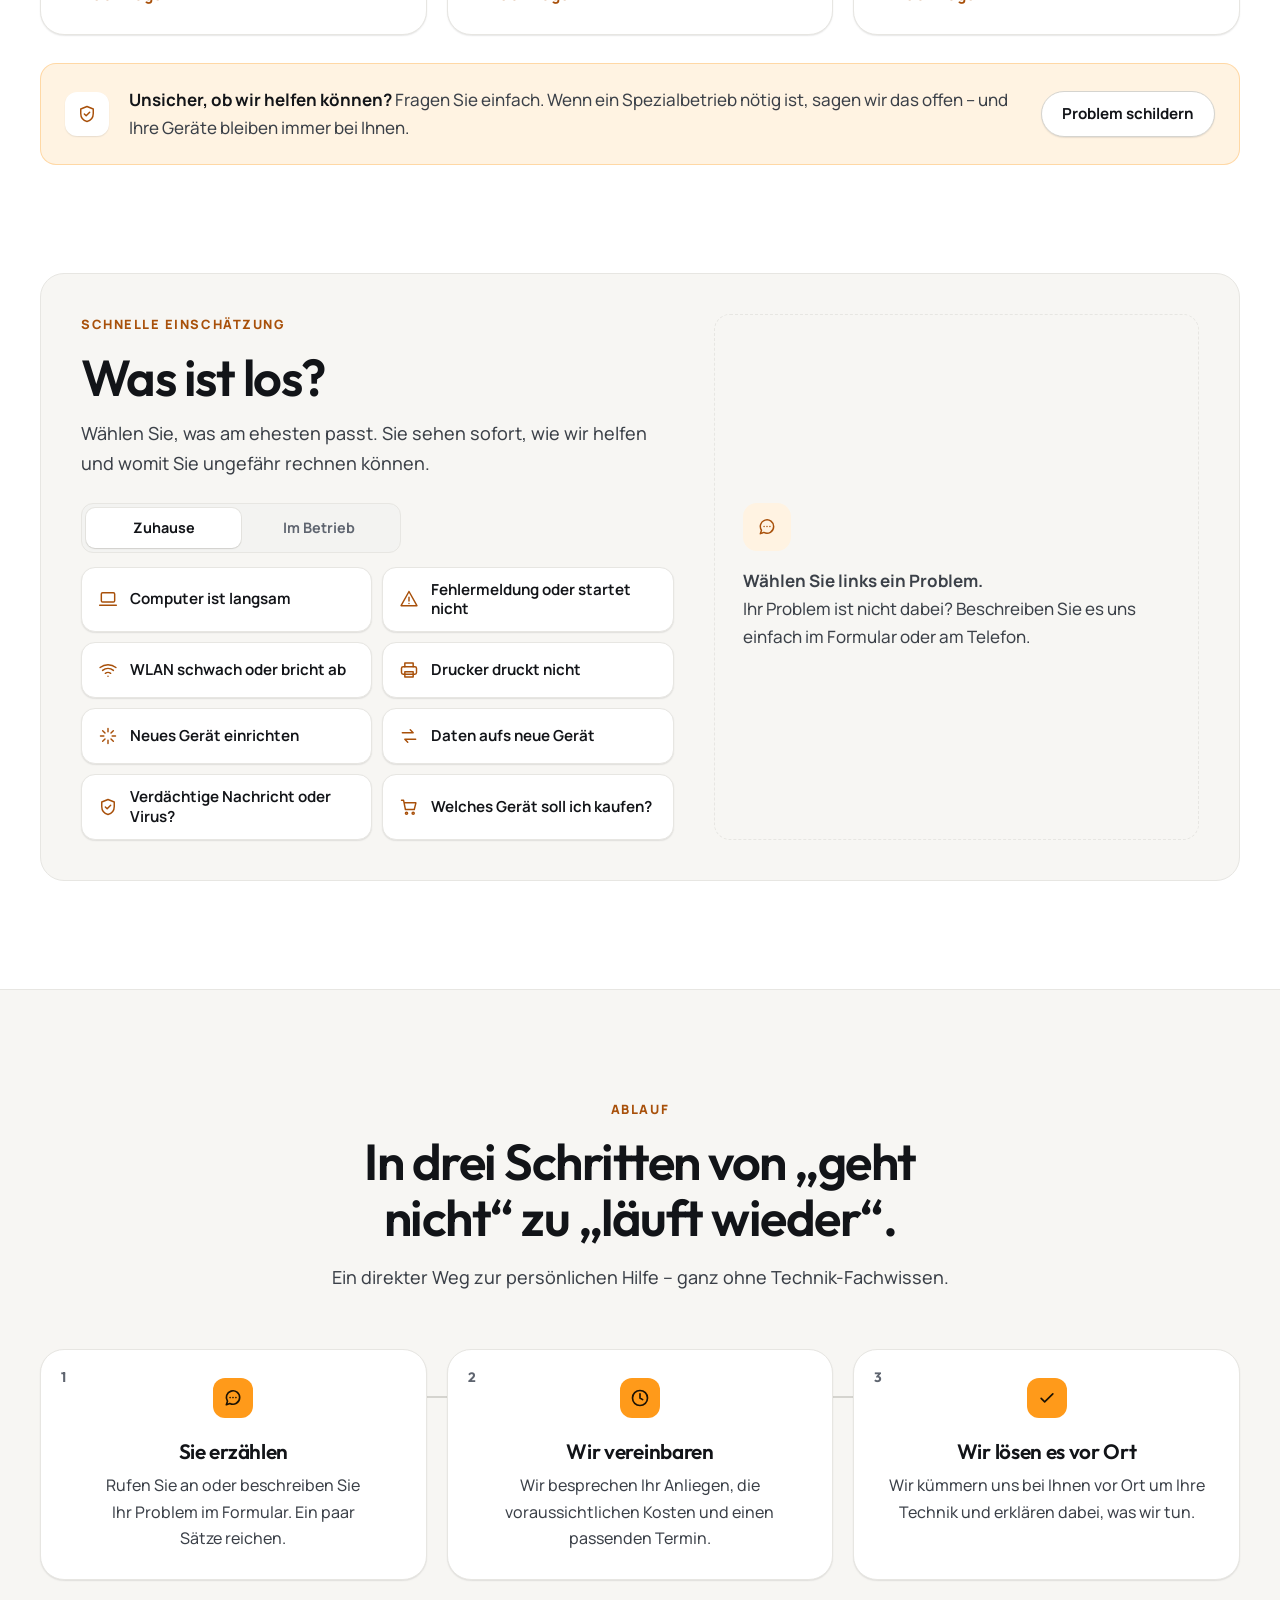
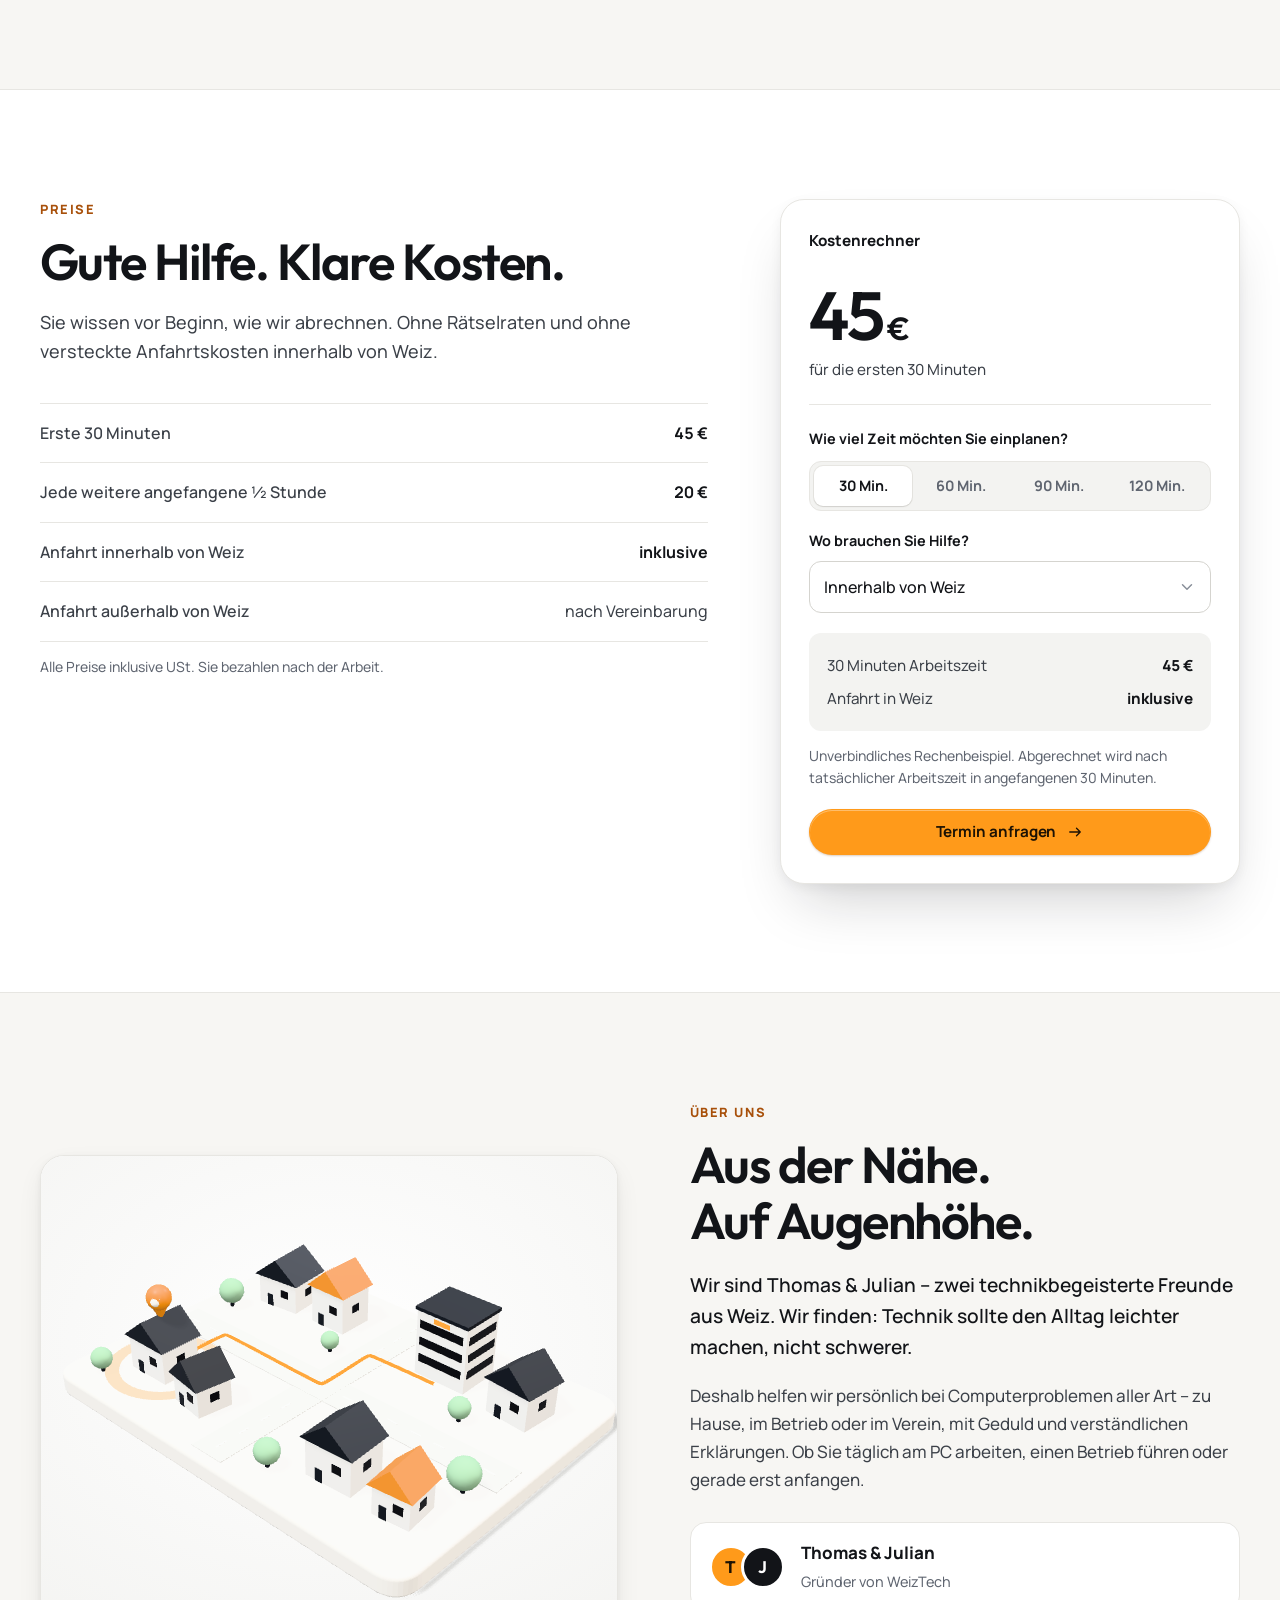
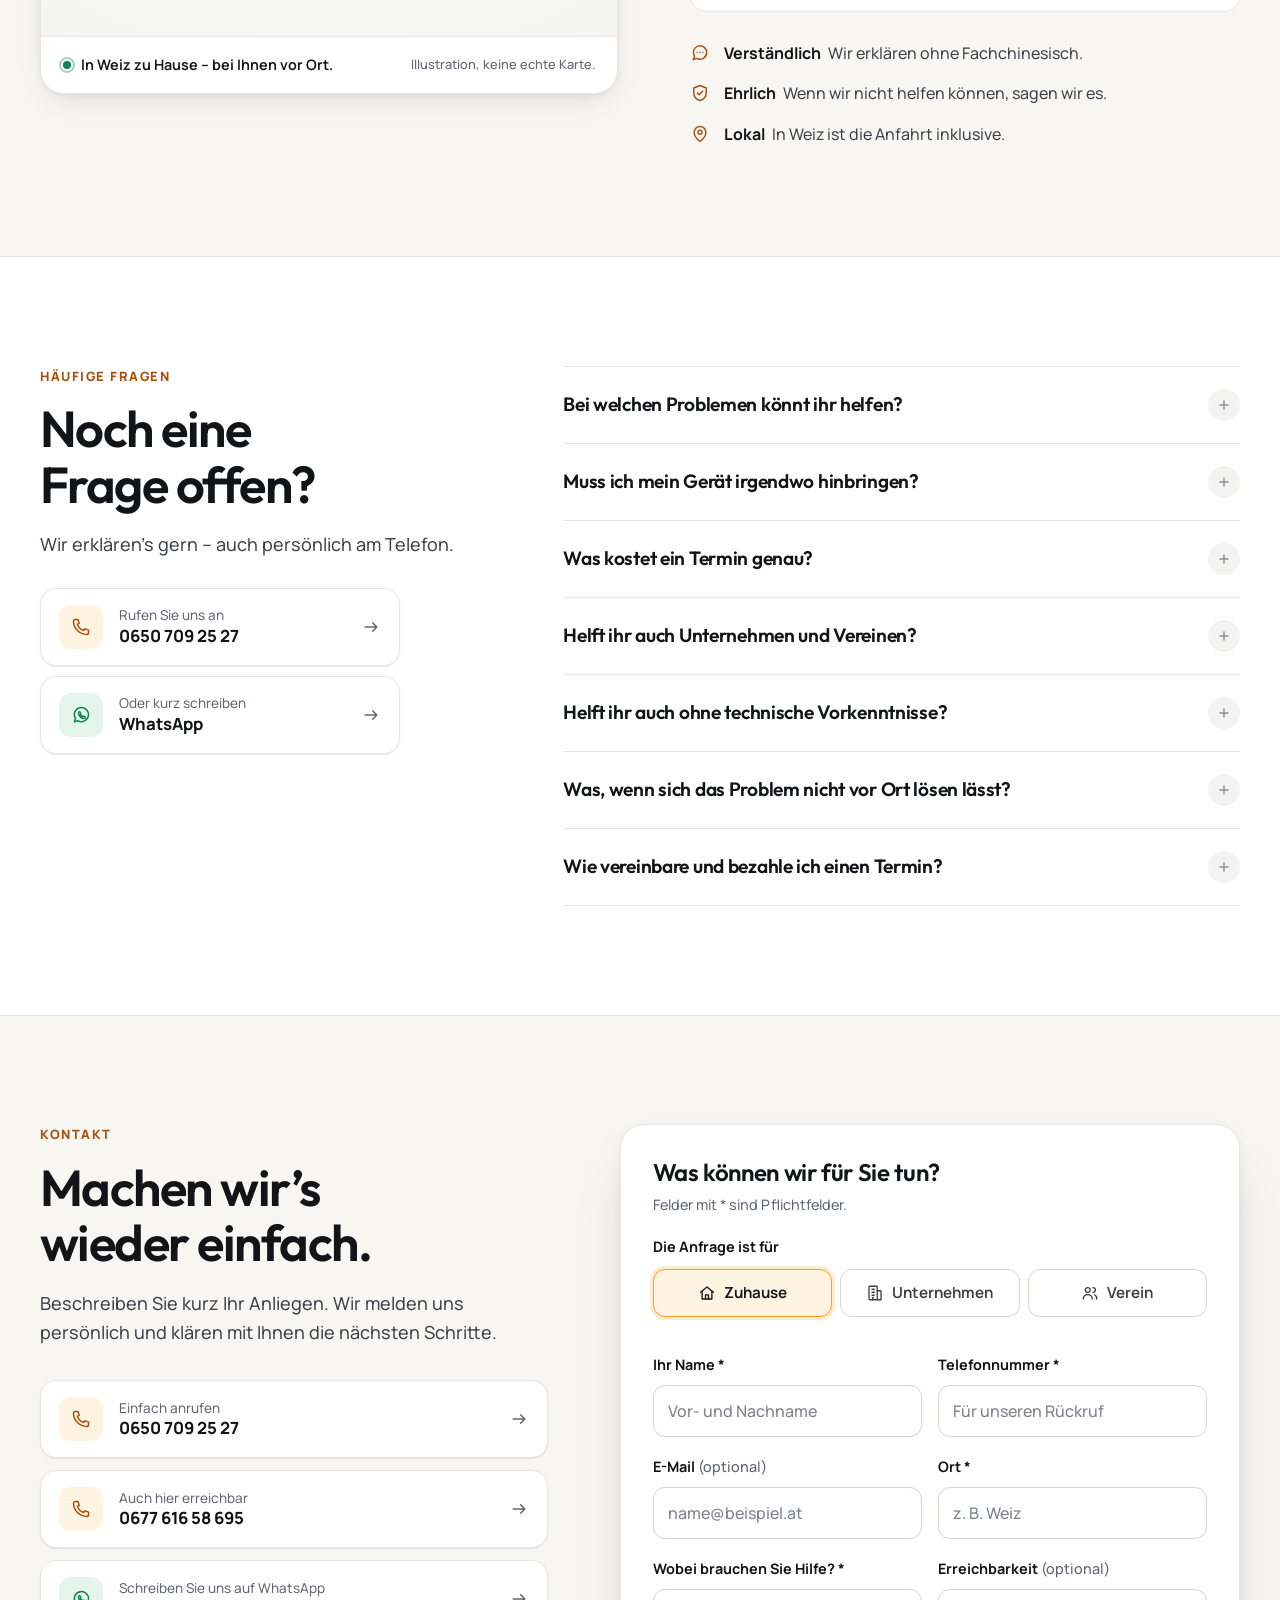
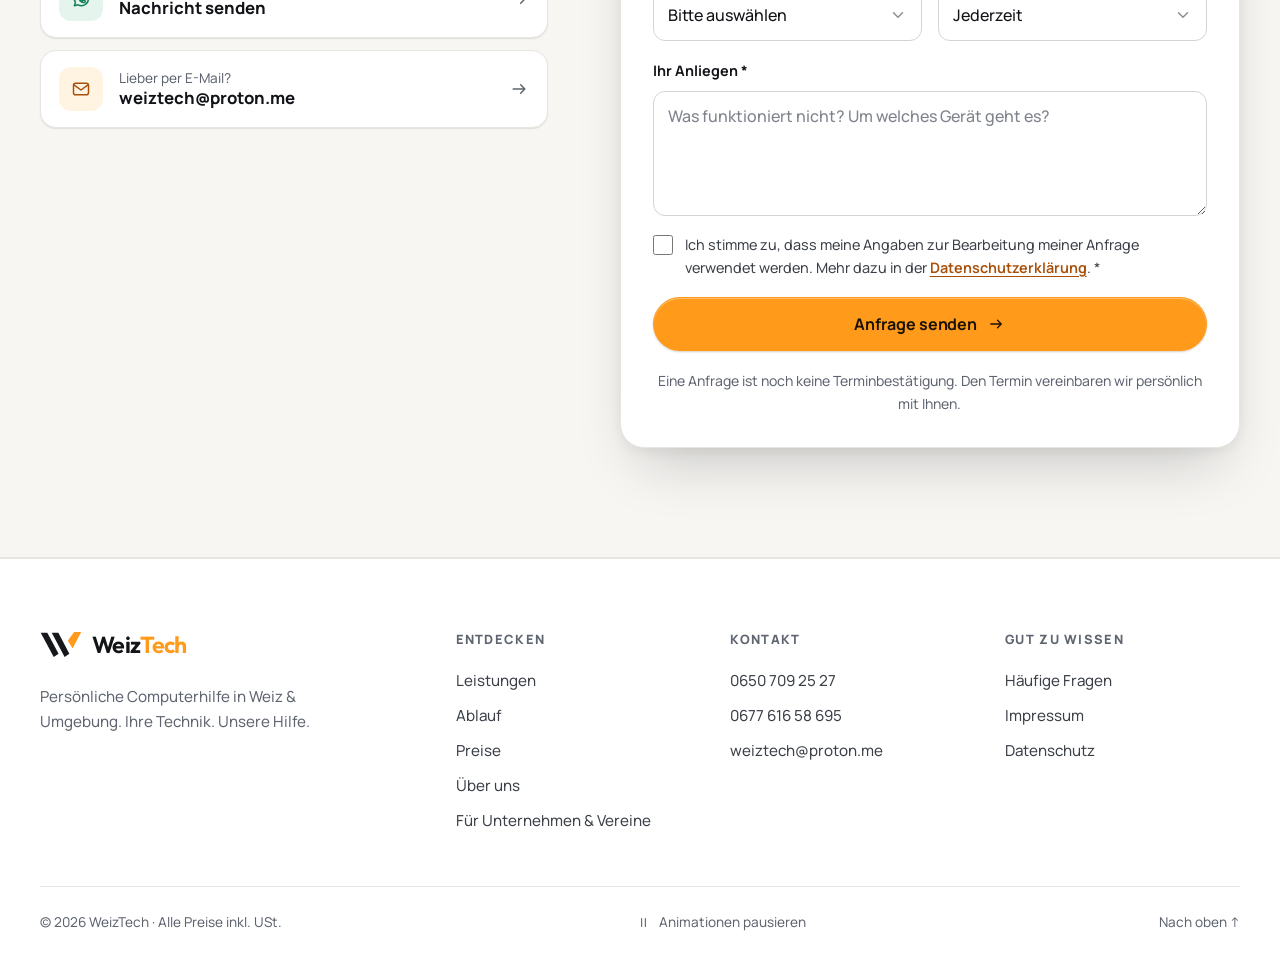
==== commit 662dec6d: "Add files via upload" ====
--- a/index.html
+++ b/index.html
@@ -7,7 +7,7 @@
  <meta name="theme-color" content="#ffffff">
  <script src="config.js?v=13.0"></script>
  <script>try{var p=(window.WEIZTECH_CONFIG||{}).promo;if(!p||!(Date.now()<Date.parse(p.ends)))document.documentElement.classList.add('promo-ended');}catch(e){}</script>
- <meta name="description" content="Persönliche Computerhilfe bei Ihnen zu Hause in Weiz und Umgebung: PC, Laptop, WLAN & Drucker. Klare Preise, Anfahrt in Weiz inklusive.">
+ <meta name="description" content="Persönliche Computerhilfe in Weiz und Umgebung – für Zuhause, Unternehmen und Vereine: PC, Laptop, WLAN, Drucker, Büro-IT. Klare Preise, Anfahrt in Weiz inklusive.">
  <title>WeizTech – Computerhilfe, die zu Ihnen kommt</title>
  <meta name="view-transition" content="same-origin">
  <link rel="canonical" href="https://weiztech.store/">
@@ -44,6 +44,14 @@
    <symbol id="i-compare" viewBox="0 0 24 24"><path d="M12 3v18M5 7h14M5 7l-2.5 6a3 3 0 0 0 5 0L5 7Zm14 0-2.5 6a3 3 0 0 0 5 0L19 7Z"/></symbol>
    <symbol id="i-alert" viewBox="0 0 24 24"><path d="M12 3 2.5 20h19L12 3Z"/><path d="M12 10v4.5M12 17.5h.01"/></symbol>
    <symbol id="i-cart" viewBox="0 0 24 24"><path d="M3 4h2.5l2.2 11h10.6l2-8H6.3"/><circle cx="9" cy="19.5" r="1.3"/><circle cx="17" cy="19.5" r="1.3"/></symbol>
+   <symbol id="i-home" viewBox="0 0 24 24"><path d="M3.5 11 12 4l8.5 7"/><path d="M5.5 9.5V20h13V9.5"/><path d="M10 20v-5.5h4V20"/></symbol>
+   <symbol id="i-building" viewBox="0 0 24 24"><rect x="4" y="3" width="11" height="18" rx="1"/><path d="M15 9h4a1 1 0 0 1 1 1v11h-5M8 7h3M8 11h3M8 15h3M9 21v-3h1"/></symbol>
+   <symbol id="i-users" viewBox="0 0 24 24"><circle cx="9" cy="8" r="3.2"/><path d="M3 20a6 6 0 0 1 12 0"/><path d="M16 4.8a3.2 3.2 0 0 1 0 6.4M18 14.3A6 6 0 0 1 21 20"/></symbol>
+   <symbol id="i-database" viewBox="0 0 24 24"><ellipse cx="12" cy="5.5" rx="7.5" ry="2.8"/><path d="M4.5 5.5v13c0 1.5 3.4 2.8 7.5 2.8s7.5-1.3 7.5-2.8v-13M4.5 12c0 1.5 3.4 2.8 7.5 2.8s7.5-1.3 7.5-2.8"/></symbol>
+   <symbol id="i-lock" viewBox="0 0 24 24"><rect x="4.5" y="10.5" width="15" height="10" rx="2"/><path d="M8 10.5V7.5a4 4 0 0 1 8 0v3M12 14.5v2.5"/></symbol>
+   <symbol id="i-calendar" viewBox="0 0 24 24"><rect x="3.5" y="5" width="17" height="15.5" rx="2"/><path d="M3.5 10h17M8 3v4M16 3v4"/></symbol>
+   <symbol id="i-doc" viewBox="0 0 24 24"><path d="M6 3h8l4 4v14H6z"/><path d="M14 3v4h4M9 12h6M9 16h6"/></symbol>
+   <symbol id="i-network" viewBox="0 0 24 24"><rect x="9" y="3" width="6" height="5" rx="1"/><rect x="3" y="16" width="6" height="5" rx="1"/><rect x="15" y="16" width="6" height="5" rx="1"/><path d="M12 8v4M6 16v-2h12v2"/></symbol>
    <symbol id="i-sun" viewBox="0 0 24 24"><circle cx="12" cy="12" r="4"/><path d="M12 2.5v2M12 19.5v2M4.6 4.6 6 6M18 18l1.4 1.4M2.5 12h2M19.5 12h2M4.6 19.4 6 18M18 6l1.4-1.4"/></symbol>
    <symbol id="i-moon" viewBox="0 0 24 24"><path d="M20 14.5A8 8 0 0 1 9.5 4a8 8 0 1 0 10.5 10.5Z"/></symbol>
    <symbol id="i-pause" viewBox="0 0 24 24"><path d="M9 5.5v13M15 5.5v13"/></symbol>
@@ -72,6 +80,7 @@
     <a href="#preise">Preise</a>
     <a href="#ueber-uns">Über uns</a>
     <a href="#faq">FAQ</a>
+    <a href="unternehmen.html">Für Firmen</a>
     <a class="button button-primary nav-cta" href="#kontakt">Termin anfragen</a>
    </nav>
    <div class="header-actions">
@@ -95,7 +104,7 @@
     <div class="hero-copy">
      <p class="chip"><span class="status-dot" aria-hidden="true"></span> Computerhilfe vor Ort · Weiz &amp; Umgebung</p>
      <h1 id="hero-title">Technik, die wieder für Sie <em>arbeitet.</em></h1>
-     <p class="lead">Wir bringen Computer, WLAN und Drucker in Ordnung – direkt bei Ihnen zu Hause. Mit Geduld, klaren Preisen und Erklärungen, die man versteht.</p>
+     <p class="lead">Wir bringen Computer, WLAN und Drucker in Ordnung – bei Ihnen zu Hause, im Büro oder im Verein. Mit Geduld, klaren Preisen und Erklärungen, die man versteht.</p>
      <div class="hero-actions">
       <a class="button button-primary button-lg" href="#kontakt">Termin anfragen <svg class="icon" aria-hidden="true"><use href="#i-arrow"/></svg></a>
       <a class="button button-secondary button-lg" href="tel:+436507092527"><svg class="icon" aria-hidden="true"><use href="#i-phone"/></svg> 0650 709 25 27</a>
@@ -157,9 +166,43 @@
      </div>
      <div class="overview-item">
       <dt><svg class="icon" aria-hidden="true"><use href="#i-pin"/></svg> Service</dt>
-      <dd><strong class="figure">Vor Ort</strong> <span>bei Ihnen zu Hause</span></dd>
+      <dd><strong class="figure">Vor Ort</strong> <span>zu Hause, im Büro, im Verein</span></dd>
      </div>
     </dl>
+   </div>
+  </section>
+
+  <!-- Audiences -->
+  <section class="section audiences" aria-labelledby="audience-title">
+   <div class="container">
+    <header class="section-head section-head-center">
+     <p class="eyebrow">Für wen wir da sind</p>
+     <h2 id="audience-title">Für alle, deren Technik einfach funktionieren soll.</h2>
+     <p class="section-lead">Ob Wohnzimmer, Büro oder Vereinslokal – wir kommen vorbei und kümmern uns darum.</p>
+    </header>
+    <div class="audience-grid">
+     <a class="audience-card" href="#leistungen">
+      <span class="audience-icon"><svg class="icon" aria-hidden="true"><use href="#i-home"/></svg></span>
+      <h3>Für Zuhause</h3>
+      <p>PC, Laptop, WLAN, Drucker und neue Geräte – geduldig erklärt, auch ganz ohne Vorkenntnisse.</p>
+      <ul><li>Einrichtung &amp; Fehlersuche</li><li>Datenübertragung</li><li>Schutz vor Betrug</li></ul>
+      <span class="text-link">Zu den Leistungen <svg class="icon" aria-hidden="true"><use href="#i-arrow"/></svg></span>
+     </a>
+     <a class="audience-card audience-card-featured" href="unternehmen.html">
+      <span class="audience-icon"><svg class="icon" aria-hidden="true"><use href="#i-building"/></svg></span>
+      <h3>Für Unternehmen &amp; Selbstständige</h3>
+      <p>Arbeitsplätze, Büro-WLAN, Firmen-E-Mail und Datensicherung – damit Ihr Betrieb nicht stillsteht.</p>
+      <ul><li>Termine auch abends &amp; samstags</li><li>Laufende Betreuung</li><li>Vertraulich</li></ul>
+      <span class="text-link">IT für Betriebe <svg class="icon" aria-hidden="true"><use href="#i-arrow"/></svg></span>
+     </a>
+     <a class="audience-card" href="unternehmen.html#vereine">
+      <span class="audience-icon"><svg class="icon" aria-hidden="true"><use href="#i-users"/></svg></span>
+      <h3>Für Vereine &amp; Organisationen</h3>
+      <p>Vereins-PC, E-Mail-Adressen für den Vorstand, Beamer und Drucker – unkompliziert und vor Ort.</p>
+      <ul><li>Technik für Veranstaltungen</li><li>Gemeinsame Daten</li><li>Einschulung</li></ul>
+      <span class="text-link">IT für Vereine <svg class="icon" aria-hidden="true"><use href="#i-arrow"/></svg></span>
+     </a>
+    </div>
    </div>
   </section>
 
@@ -245,6 +288,11 @@
       <p class="eyebrow">Schnelle Einschätzung</p>
       <h2 id="finder-title">Was ist los?</h2>
       <p class="section-lead">Wählen Sie, was am ehesten passt. Sie sehen sofort, wie wir helfen und womit Sie ungefähr rechnen können.</p>
+      <div class="segmented finder-mode" role="group" aria-label="Wo brauchen Sie Hilfe?">
+       <span class="segmented-indicator" aria-hidden="true"></span>
+       <button type="button" data-finder-mode="home" aria-pressed="true">Zuhause</button>
+       <button type="button" data-finder-mode="business" aria-pressed="false">Im Betrieb</button>
+      </div>
       <div class="finder-options" role="group" aria-label="Problem auswählen" id="finder-options"></div>
      </div>
      <div class="finder-result" id="finder-result" aria-live="polite">
@@ -282,7 +330,7 @@
       <span class="step-number" aria-hidden="true">3</span>
       <span class="step-icon"><svg class="icon" aria-hidden="true"><use href="#i-check"/></svg></span>
       <h3>Wir lösen es vor Ort</h3>
-      <p>Wir kümmern uns bei Ihnen zu Hause um Ihre Technik und erklären dabei, was wir tun.</p>
+      <p>Wir kümmern uns bei Ihnen vor Ort um Ihre Technik und erklären dabei, was wir tun.</p>
      </li>
     </ol>
    </div>
@@ -354,7 +402,7 @@
      <p class="eyebrow">Über uns</p>
      <h2 id="about-title">Aus der Nähe. Auf Augenhöhe.</h2>
      <p class="lead-sm">Wir sind Thomas &amp; Julian – zwei technikbegeisterte Freunde aus Weiz. Wir finden: Technik sollte den Alltag leichter machen, nicht schwerer.</p>
-     <p>Deshalb helfen wir persönlich bei alltäglichen Computerproblemen – bei Ihnen zu Hause, mit Geduld und verständlichen Erklärungen. Ob Sie täglich am PC arbeiten oder gerade erst anfangen.</p>
+     <p>Deshalb helfen wir persönlich bei Computerproblemen aller Art – zu Hause, im Betrieb oder im Verein, mit Geduld und verständlichen Erklärungen. Ob Sie täglich am PC arbeiten, einen Betrieb führen oder gerade erst anfangen.</p>
      <div class="founders">
       <div class="avatars" aria-hidden="true"><span>T</span><span>J</span></div>
       <div><strong>Thomas &amp; Julian</strong><span>Gründer von WeizTech</span></div>
@@ -390,6 +438,7 @@
      <details><summary>Bei welchen Problemen könnt ihr helfen?</summary><p>Wir unterstützen bei alltäglichen Problemen mit PC, Laptop, WLAN, Drucker und Zubehör. Dazu kommen Geräteeinrichtung, Datenübertragung und Kaufberatung. Wenn eine Reparatur einen Spezialbetrieb erfordert, sprechen wir das offen an.</p></details>
      <details><summary>Muss ich mein Gerät irgendwo hinbringen?</summary><p>Nein. Wir kommen zu Ihnen und arbeiten direkt vor Ort. Ihre Geräte werden weder abgeholt noch mitgenommen.</p></details>
      <details><summary>Was kostet ein Termin genau?</summary><p data-promo>Während der Herbst-Aktion (bis 30. November) kosten die ersten 30 Minuten 35 € statt 45 €, inklusive Anfahrt innerhalb von Weiz. Jede weitere angefangene halbe Stunde kostet 20 €. Außerhalb von Weiz vereinbaren wir die Anfahrtskosten vorab. Alle Preise verstehen sich inklusive USt.</p><p data-regular>Die ersten 30 Minuten kosten 45 €, inklusive Anfahrt innerhalb von Weiz. Jede weitere angefangene halbe Stunde kostet 20 €. Außerhalb von Weiz vereinbaren wir die Anfahrtskosten vorab. Alle Preise verstehen sich inklusive USt.</p></details>
+     <details><summary>Helft ihr auch Unternehmen und Vereinen?</summary><p>Ja. Wir richten Arbeitsplätze, Büro-WLAN, Drucker, Firmen-E-Mail und Datensicherungen ein und betreuen Betriebe und Vereine auch laufend. Termine sind auf Wunsch auch abends oder samstags möglich. <a class="inline-link" href="unternehmen.html">Mehr zu IT für Betriebe</a></p></details>
      <details><summary>Helft ihr auch ohne technische Vorkenntnisse?</summary><p>Natürlich. Wir nehmen uns Zeit und erklären verständlich. Auch grundlegende Fragen zu Computer, E-Mail, Internet und Drucker sind bei uns richtig.</p></details>
      <details><summary>Was, wenn sich das Problem nicht vor Ort lösen lässt?</summary><p>Wir erklären, was möglich ist und welcher nächste Schritt sinnvoll wäre – zum Beispiel eine Werkstatt oder der Hersteller. Wie der Aufwand abgerechnet wird, besprechen wir vor Beginn.</p></details>
      <details><summary>Wie vereinbare und bezahle ich einen Termin?</summary><p>Senden Sie uns eine Anfrage oder rufen Sie an. Ein Termin wird anschließend persönlich vereinbart. Sie bezahlen nach der Arbeit; die verfügbaren Zahlungsarten bestätigen wir bei der Terminvereinbarung.</p></details>
@@ -433,6 +482,15 @@
       <h3>Was können wir für Sie tun?</h3>
       <p>Felder mit * sind Pflichtfelder.</p>
      </div>
+     <fieldset class="field-group request-type">
+      <legend>Die Anfrage ist für</legend>
+      <div class="choice-group">
+       <label class="choice"><input type="radio" name="requestType" value="privat" checked><span><svg class="icon" aria-hidden="true"><use href="#i-home"/></svg> Zuhause</span></label>
+       <label class="choice"><input type="radio" name="requestType" value="unternehmen"><span><svg class="icon" aria-hidden="true"><use href="#i-building"/></svg> Unternehmen</span></label>
+       <label class="choice"><input type="radio" name="requestType" value="verein"><span><svg class="icon" aria-hidden="true"><use href="#i-users"/></svg> Verein</span></label>
+      </div>
+     </fieldset>
+     <label class="field" for="organisation" id="org-field" hidden><span><span id="org-label">Name des Betriebs</span> <span class="optional">(optional)</span></span><input id="organisation" name="organisation" autocomplete="organization" maxlength="160" placeholder="z. B. Muster GmbH"></label>
      <div class="form-honeypot" aria-hidden="true"><label>Website<input type="text" name="website" tabindex="-1" autocomplete="off"></label></div>
      <div class="form-row">
       <label class="field" for="name">Ihr Name *<input id="name" name="name" autocomplete="name" maxlength="120" required placeholder="Vor- und Nachname"></label>
@@ -467,7 +525,7 @@
     </a>
     <p>Persönliche Computerhilfe in Weiz &amp; Umgebung. Ihre Technik. Unsere Hilfe.</p>
    </div>
-   <nav aria-label="Seitenbereiche"><h3>Entdecken</h3><a href="#leistungen">Leistungen</a><a href="#ablauf">Ablauf</a><a href="#preise">Preise</a><a href="#ueber-uns">Über uns</a></nav>
+   <nav aria-label="Seitenbereiche"><h3>Entdecken</h3><a href="#leistungen">Leistungen</a><a href="#ablauf">Ablauf</a><a href="#preise">Preise</a><a href="#ueber-uns">Über uns</a><a href="unternehmen.html">Für Unternehmen &amp; Vereine</a></nav>
    <div><h3>Kontakt</h3><a href="tel:+436507092527">0650 709 25 27</a><a href="tel:+4367761658695">0677 616 58 695</a><a href="mailto:weiztech@proton.me">weiztech@proton.me</a></div>
    <nav aria-label="Rechtliches"><h3>Gut zu wissen</h3><a href="#faq">Häufige Fragen</a><a href="impressum.html">Impressum</a><a href="datenschutz.html">Datenschutz</a></nav>
   </div>
--- a/styles.css
+++ b/styles.css
@@ -149,7 +149,7 @@
 .site-header.scrolled{border-bottom-color:var(--line)}
 .header-inner{display:flex;align-items:center;gap:32px;min-height:var(--header-h)}
 .main-nav{display:flex;align-items:center;gap:4px;margin-left:auto}
-.main-nav>a:not(.button){padding:9px 14px;border-radius:999px;font-size:.95rem;font-weight:600;color:var(--ink-2);transition:color .2s,background-color .2s}
+.main-nav>a:not(.button){white-space:nowrap;padding:9px 14px;border-radius:999px;font-size:.95rem;font-weight:600;color:var(--ink-2);transition:color .2s,background-color .2s}
 .main-nav>a:not(.button):hover{color:var(--ink);background:var(--surface-2)}
 .main-nav>a.is-current{color:var(--ink);background:var(--surface-2)}
 .nav-cta{display:none}
@@ -229,6 +229,23 @@
 .section-lead{font-size:1.125rem;line-height:1.65;color:var(--ink-2);max-width:38em}
 .section-head-center .section-lead{margin-inline:auto}
 
+/* Audiences */
+.audiences{padding-bottom:0}
+.audience-grid{display:grid;grid-template-columns:repeat(3,1fr);gap:20px}
+.audience-card{position:relative;display:flex;flex-direction:column;padding:28px;border-radius:var(--radius-lg);background:var(--surface);border:1px solid var(--line);box-shadow:var(--shadow-sm);transition:box-shadow .3s var(--ease),transform .3s var(--ease),border-color .3s}
+.audience-card:hover{box-shadow:var(--shadow-md);transform:translateY(-3px);border-color:var(--line-strong)}
+.audience-card-featured{background:linear-gradient(160deg,var(--brand-soft),var(--surface) 60%);border-color:color-mix(in srgb,var(--brand) 35%,transparent)}
+.audience-icon{display:grid;place-items:center;width:48px;height:48px;margin-bottom:20px;border-radius:14px;background:var(--brand-soft);color:var(--brand-ink)}
+.audience-card-featured .audience-icon{background:var(--brand);color:var(--on-brand)}
+.audience-card h3{margin-bottom:10px}
+.audience-card p{color:var(--ink-2);font-size:1rem}
+.audience-card ul{display:grid;gap:8px;margin:0 0 24px}
+.audience-card li{display:flex;align-items:center;gap:10px;font-size:.95rem;font-weight:600;color:var(--ink-2)}
+.audience-card li::before{content:"";width:6px;height:6px;border-radius:50%;background:var(--brand);flex:none}
+.audience-card .text-link{margin-top:auto}
+.audience-card:hover .text-link .icon{transform:translateX(4px)}
+.inline-link{color:var(--brand-ink);font-weight:650;text-decoration:underline;text-underline-offset:3px}
+
 /* Services */
 .services-grid{display:grid;grid-template-columns:repeat(3,1fr);gap:20px}
 .service-card{display:flex;flex-direction:column;border-radius:var(--radius-lg);border:1px solid var(--line);background:var(--surface);box-shadow:var(--shadow-sm);overflow:hidden;transition:box-shadow .3s var(--ease),transform .3s var(--ease),border-color .3s}
@@ -275,6 +292,19 @@
 .finder-facts dt .icon{width:15px;height:15px}
 .finder-facts dd{margin:4px 0 0;font-family:var(--font-display);font-size:1.25rem;font-weight:600;letter-spacing:-.01em;font-variant-numeric:tabular-nums}
 .finder-actions{display:flex;flex-wrap:wrap;gap:10px;margin-top:20px}
+
+.segmented.finder-mode{grid-template-columns:1fr 1fr;max-width:320px;margin-top:24px;--mode-index:0}
+.segmented.finder-mode .segmented-indicator{width:calc((100% - 8px)/2);transform:translateX(calc(var(--mode-index)*100%))}
+.finder-mode+.finder-options{margin-top:14px}
+.choice-group{display:grid;grid-template-columns:repeat(3,1fr);gap:8px}
+.choice{position:relative;cursor:pointer}
+.choice input{position:absolute;opacity:0;pointer-events:none}
+.choice span{display:flex;align-items:center;justify-content:center;gap:8px;min-height:48px;padding:0 10px;border-radius:12px;border:1px solid var(--line-strong);background:var(--surface);font-size:.95rem;font-weight:650;color:var(--ink-2);transition:border-color .2s,background-color .2s,color .2s,box-shadow .2s}
+.choice span .icon{width:18px;height:18px}
+.choice:hover span{border-color:var(--muted)}
+.choice input:checked+span{border-color:var(--brand);background:var(--brand-soft);color:var(--ink);box-shadow:0 0 0 3px color-mix(in srgb,var(--brand) 20%,transparent)}
+.choice input:focus-visible+span{outline:2px solid var(--focus);outline-offset:2px}
+.request-type{margin:0}
 
 /* Steps */
 .steps{position:relative;display:grid;grid-template-columns:repeat(3,1fr);gap:20px;counter-reset:step}
@@ -395,6 +425,39 @@
 .form-status:empty{display:none}
 .form-status.success{color:var(--success);padding:14px 16px;border-radius:12px;background:var(--success-soft)}
 
+/* Business page */
+.office-stage{position:relative;aspect-ratio:1.18;cursor:default}
+.biz-stage .biz-status{top:24px;right:24px}
+.biz-grid{display:grid;grid-template-columns:repeat(4,1fr);gap:16px}
+.biz-card{padding:24px;border-radius:var(--radius-lg);background:var(--surface);border:1px solid var(--line);box-shadow:var(--shadow-sm);transition:box-shadow .3s var(--ease),transform .3s var(--ease)}
+.biz-card:hover{box-shadow:var(--shadow-md);transform:translateY(-2px)}
+.biz-card-icon{display:grid;place-items:center;width:44px;height:44px;margin-bottom:18px;border-radius:12px;background:var(--brand-soft);color:var(--brand-ink)}
+.biz-card h3{font-size:1.15rem;margin-bottom:8px}
+.biz-card p{margin:0;color:var(--ink-2);font-size:.95rem;line-height:1.6}
+.biz-split{display:grid;grid-template-columns:minmax(0,.85fr) minmax(0,1.15fr);gap:72px;align-items:start}
+.biz-split h2{margin-bottom:18px}
+.biz-points{display:grid;gap:12px}
+.biz-points li{display:flex;gap:16px;align-items:flex-start;padding:18px 20px;border-radius:var(--radius);background:var(--surface);border:1px solid var(--line);box-shadow:var(--shadow-sm);color:var(--ink-2);font-size:1rem}
+.biz-points strong{display:block;color:var(--ink);font-weight:750;margin-bottom:2px}
+.biz-point-icon{display:grid;place-items:center;width:40px;height:40px;border-radius:12px;background:var(--brand-soft);color:var(--brand-ink);flex:none}
+.care-card{display:grid;grid-template-columns:minmax(0,1.1fr) minmax(0,.9fr);gap:56px;align-items:center;padding:48px;border-radius:var(--radius-lg);background:var(--ink);color:var(--bg)}
+.care-card h2,.care-card .eyebrow{color:inherit}
+.care-card .eyebrow{color:var(--brand)}
+.care-card .section-lead{color:color-mix(in srgb,var(--bg) 78%,transparent);margin-bottom:28px}
+:root[data-theme="dark"] .care-card{background:var(--surface-2);color:var(--ink)}
+:root[data-theme="dark"] .care-card .section-lead{color:var(--ink-2)}
+.care-card h2{margin-bottom:16px}
+.care-list{display:grid;gap:14px}
+.care-list li{display:flex;align-items:flex-start;gap:12px;font-size:1.02rem;font-weight:600}
+.care-list .icon{margin-top:2px;padding:3px;width:22px;height:22px;border-radius:50%;background:var(--brand);color:var(--on-brand);stroke-width:2.5}
+.price-table-card{margin:0 0 14px;padding:8px 24px;border-radius:var(--radius-lg);background:var(--surface);box-shadow:var(--shadow-md);border-collapse:separate;border:1px solid var(--line)}
+.price-table-card tr:first-child th,.price-table-card tr:first-child td{border-top:0}
+.price-table-card tr:last-child th,.price-table-card tr:last-child td{border-bottom:0}
+.cta-band{display:flex;align-items:center;justify-content:space-between;gap:32px;padding:44px 48px;border-radius:var(--radius-lg);background:var(--brand-soft);border:1px solid color-mix(in srgb,var(--brand) 30%,transparent)}
+.cta-band h2{font-size:clamp(1.75rem,1.3rem + 1.4vw,2.5rem);margin-bottom:8px}
+.cta-band p{margin:0;color:var(--ink-2)}
+.cta-band-actions{display:flex;flex-wrap:wrap;gap:10px;flex:none}
+
 /* Footer */
 .site-footer{padding:72px 0 28px;border-top:1px solid var(--line);background:var(--bg)}
 .footer-grid{display:grid;grid-template-columns:1.6fr 1fr 1fr 1fr;gap:40px;padding-bottom:48px}
@@ -437,8 +500,7 @@
   .hero-grid{gap:40px}
   .pricing-grid,.about-grid,.faq-grid,.contact-grid{gap:48px}
 }
-@media (max-width:960px){
-  :root{--header-h:68px}
+@media (max-width:1120px){
   .menu-toggle{display:inline-grid}
   .header-cta{display:none}
   .main-nav{position:absolute;top:100%;left:0;right:0;flex-direction:column;align-items:stretch;gap:2px;margin:0;padding:12px 24px 24px;background:var(--bg);border-bottom:1px solid var(--line);box-shadow:var(--shadow-lg);opacity:0;visibility:hidden;transform:translateY(-8px);transition:opacity .2s,transform .25s var(--ease),visibility .25s}
@@ -446,6 +508,9 @@
   .main-nav>a:not(.button){padding:14px 12px;font-size:1.05rem;border-radius:12px}
   .nav-cta{display:inline-flex;margin-top:10px;min-height:52px}
   .header-actions{margin-left:auto}
+}
+@media (max-width:960px){
+  :root{--header-h:68px}
   .hero{padding-top:40px}
   .hero-grid{grid-template-columns:1fr;gap:48px}
   .hero-copy{max-width:640px}
@@ -453,7 +518,12 @@
   .overview-item:nth-child(3){border-left:0}
   .overview-item:nth-child(n+3){border-top:1px solid var(--line)}
   .services-grid{grid-template-columns:repeat(2,1fr)}
+  .audience-grid{grid-template-columns:1fr;max-width:620px;margin-inline:auto}
   .finder{grid-template-columns:1fr;padding:28px}
+  .biz-grid{grid-template-columns:repeat(2,1fr)}
+  .biz-split,.care-card{grid-template-columns:1fr;gap:32px}
+  .care-card{padding:36px}
+  .cta-band{flex-direction:column;align-items:flex-start}
   .steps{grid-template-columns:1fr;max-width:560px;margin-inline:auto}
   .steps::before{display:none}
   .step{text-align:left;display:grid;grid-template-columns:auto 1fr;column-gap:18px;padding:24px}
@@ -493,6 +563,10 @@
   .services-grid{grid-template-columns:1fr}
   .finder{padding:20px;margin-inline:-4px}
   .finder-options{grid-template-columns:1fr}
+  .biz-grid{grid-template-columns:1fr}
+  .care-card,.cta-band{padding:26px}
+  .cta-band-actions .button{flex:1 1 100%}
+  .price-table-card{padding:4px 16px}
   .finder-empty,.finder-card{padding:20px}
   .finder-actions .button{flex:1 1 100%}
   .service-body{padding:20px 22px 22px}
@@ -501,6 +575,7 @@
   .price-card,.contact-form{padding:22px}
   .price-value{font-size:3.5rem}
   .form-row{grid-template-columns:1fr}
+  .choice span{flex-direction:column;gap:4px;min-height:64px;font-size:.85rem}
   .accordion summary{font-size:1.05rem;padding:18px 0}
   .accordion p{padding-right:0}
   .footer-grid{grid-template-columns:1fr 1fr;gap:32px}
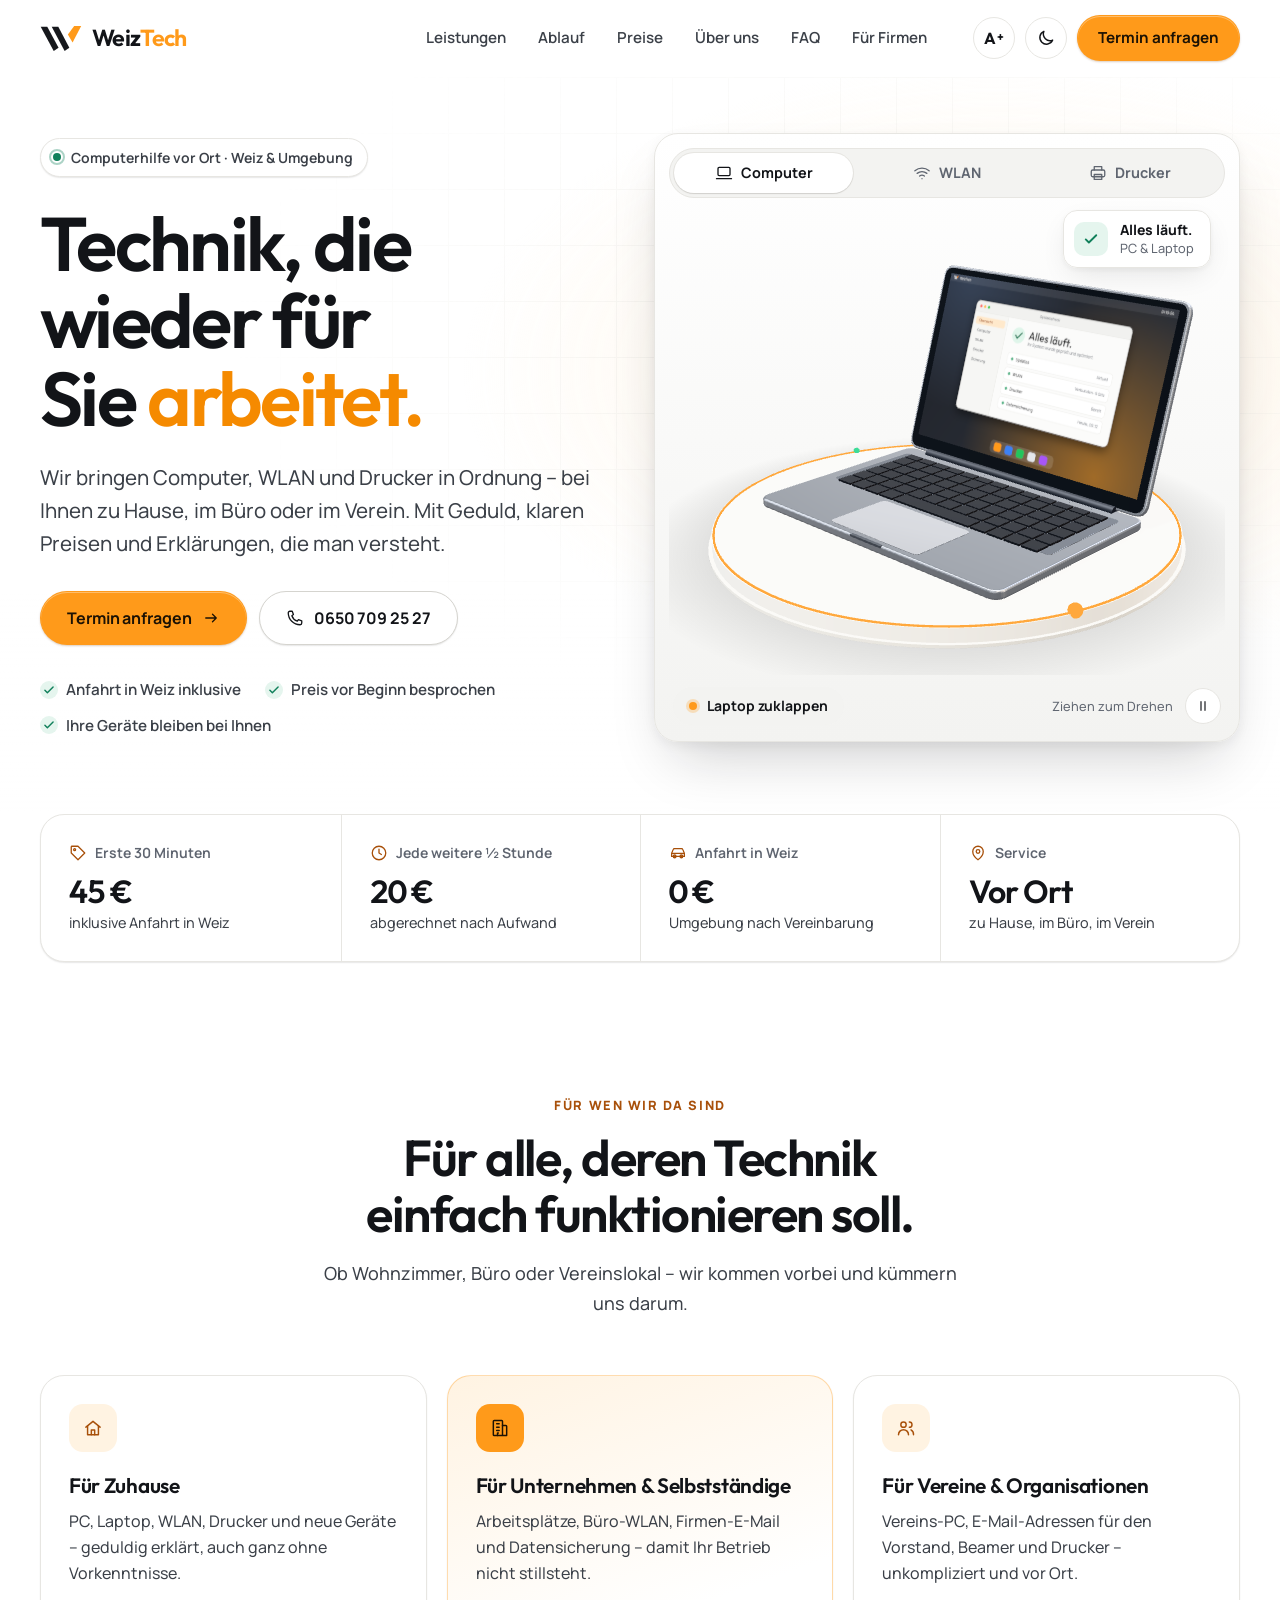
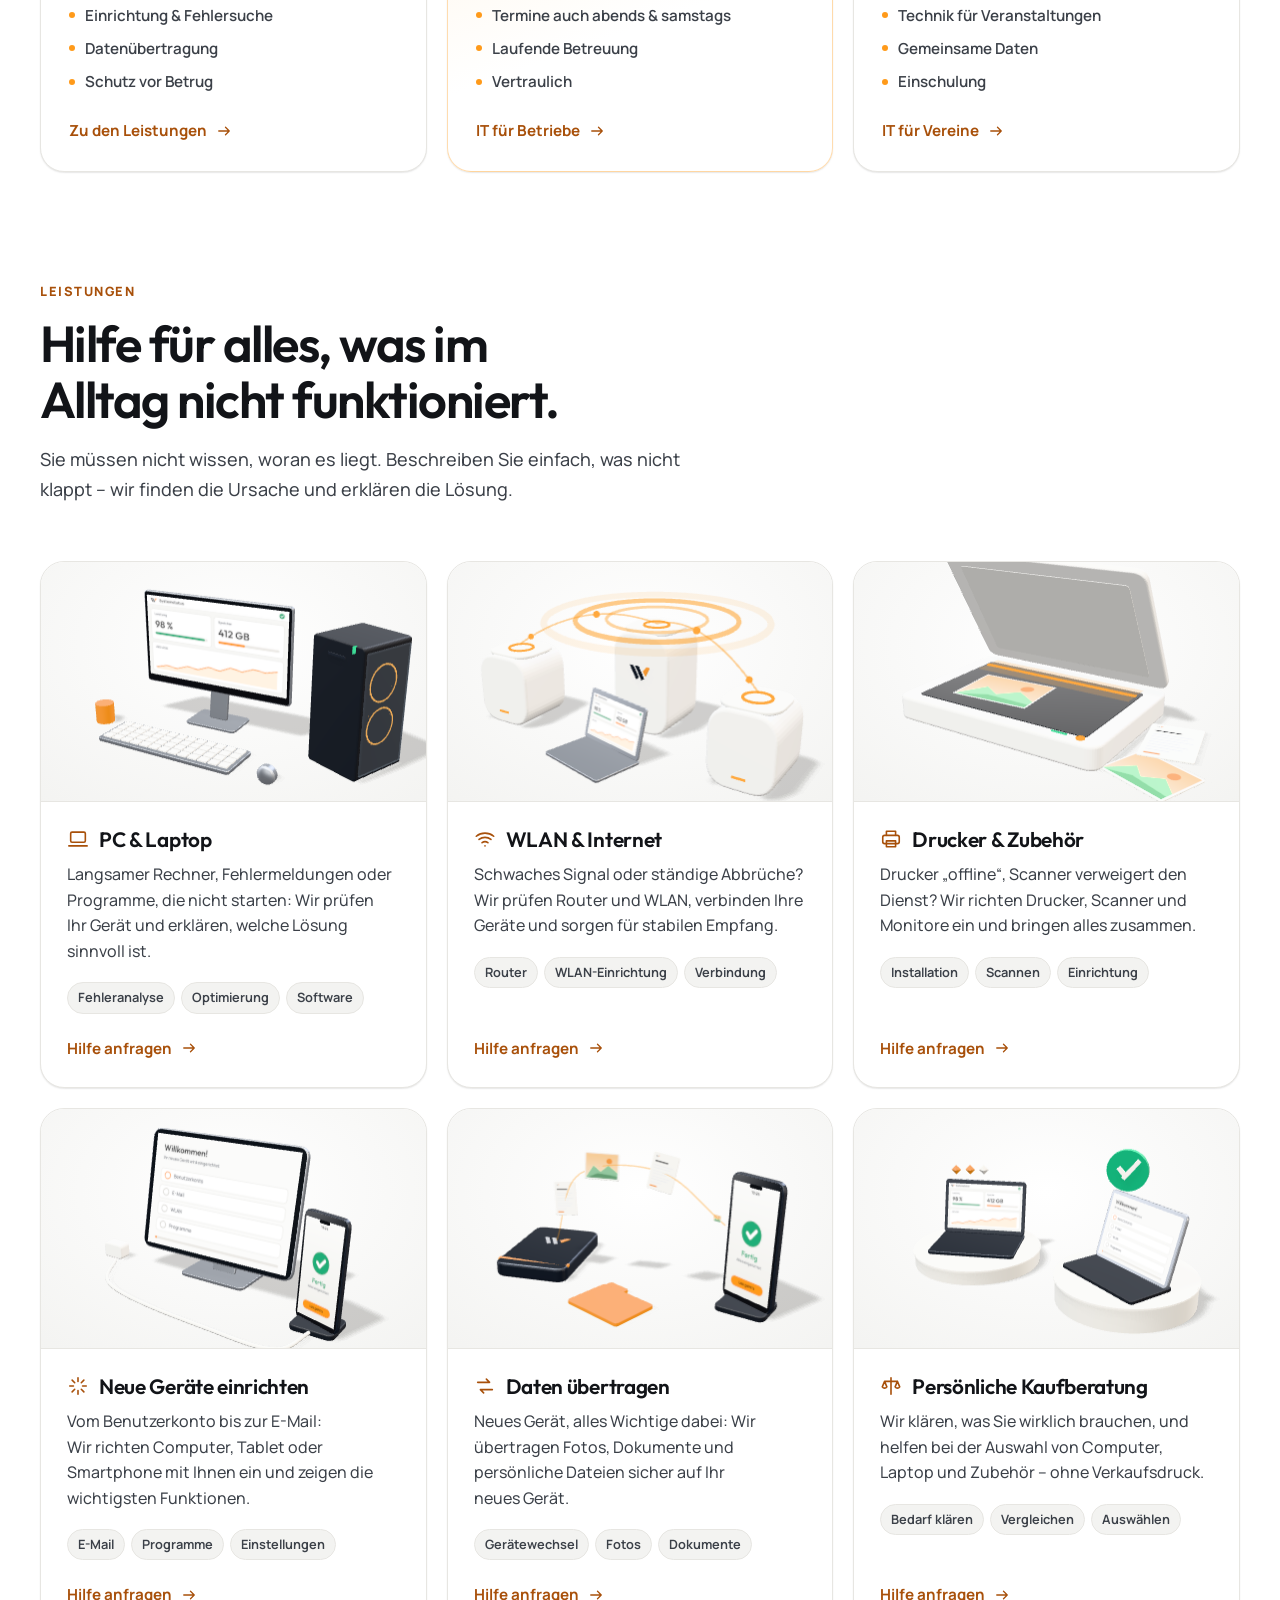
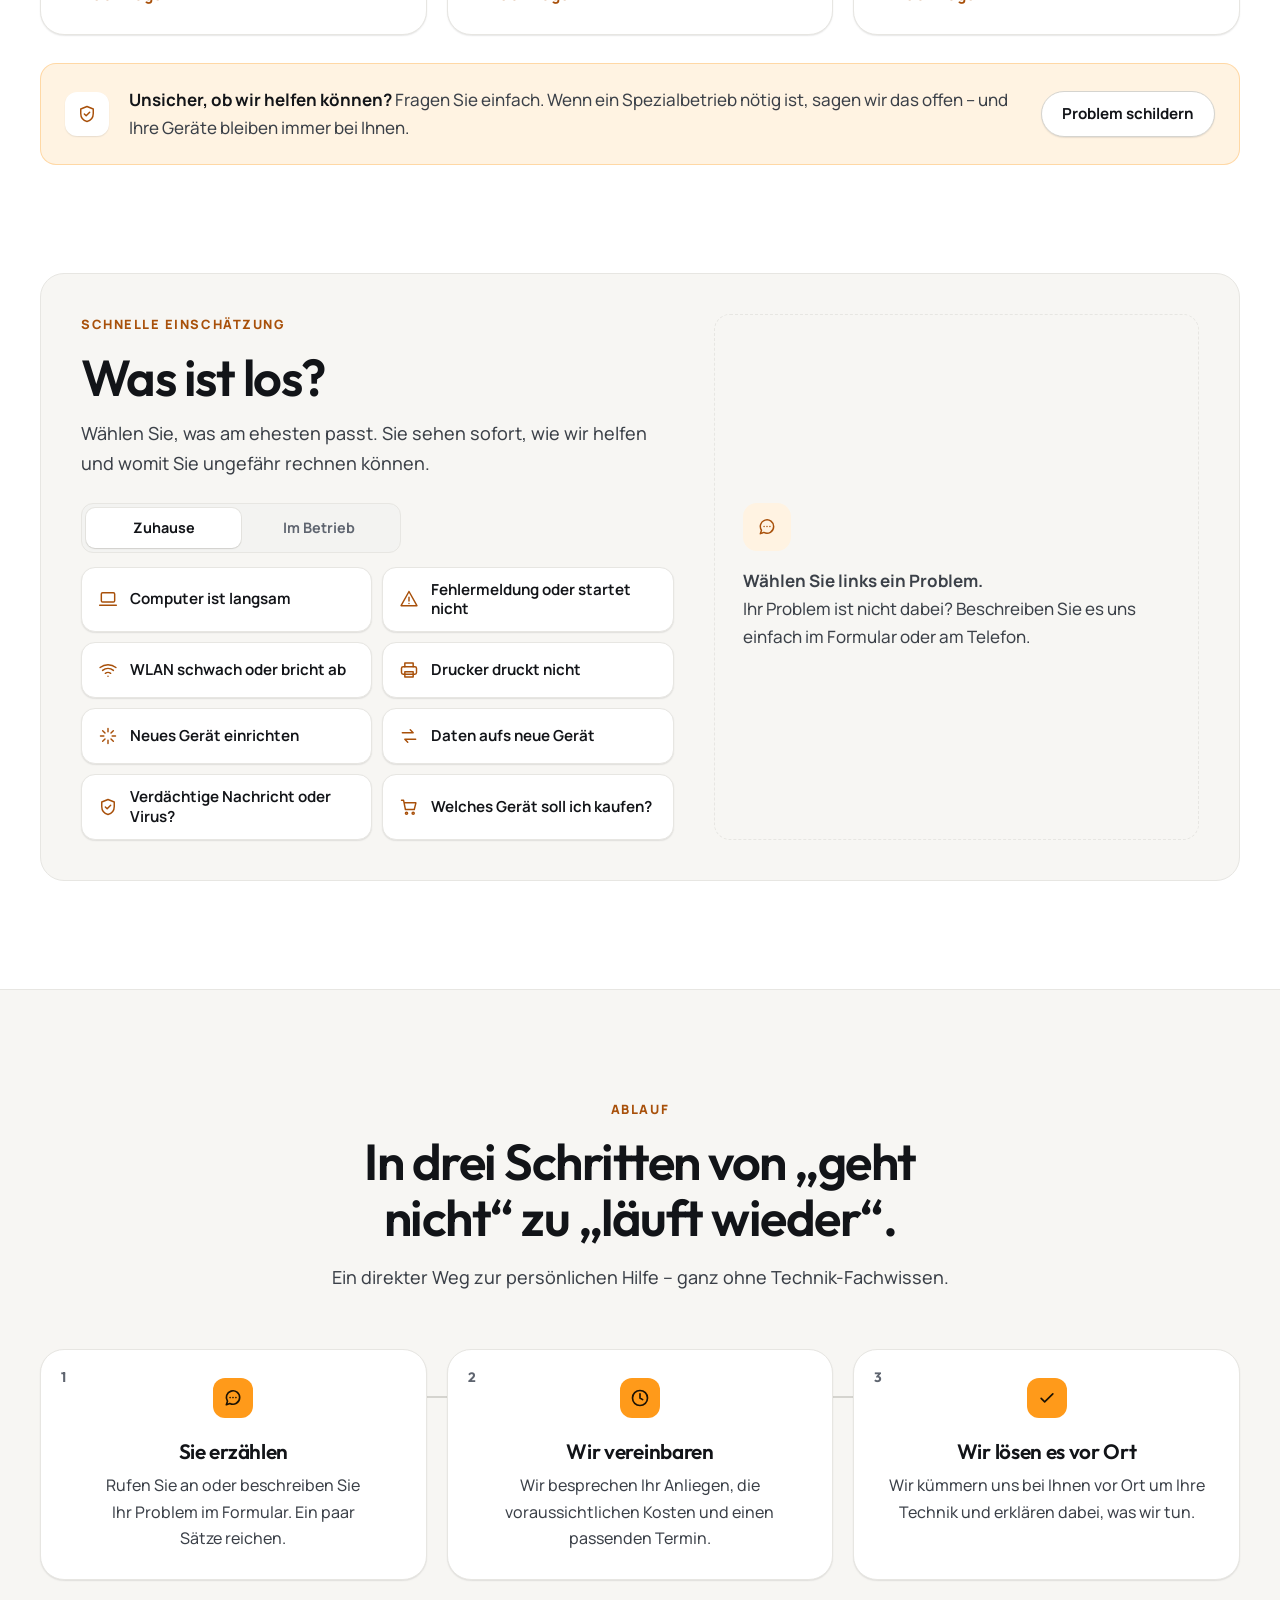
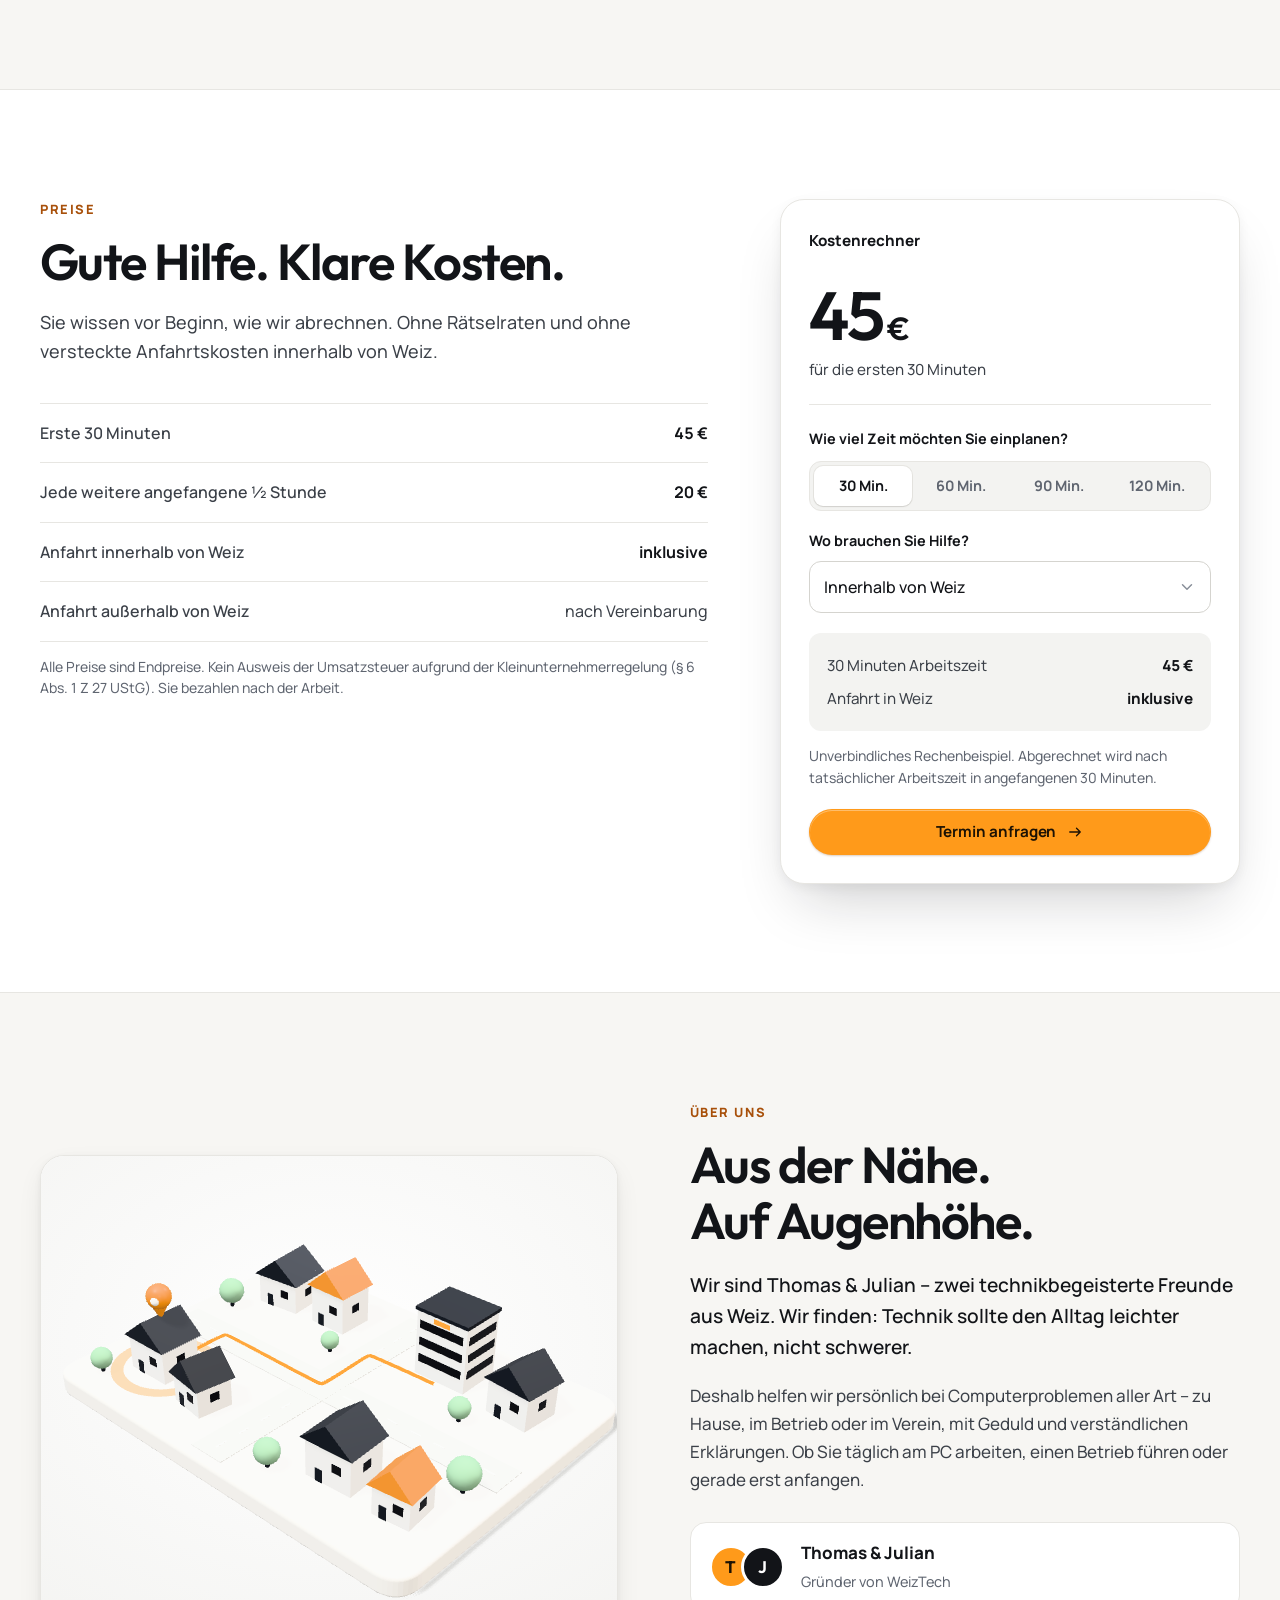
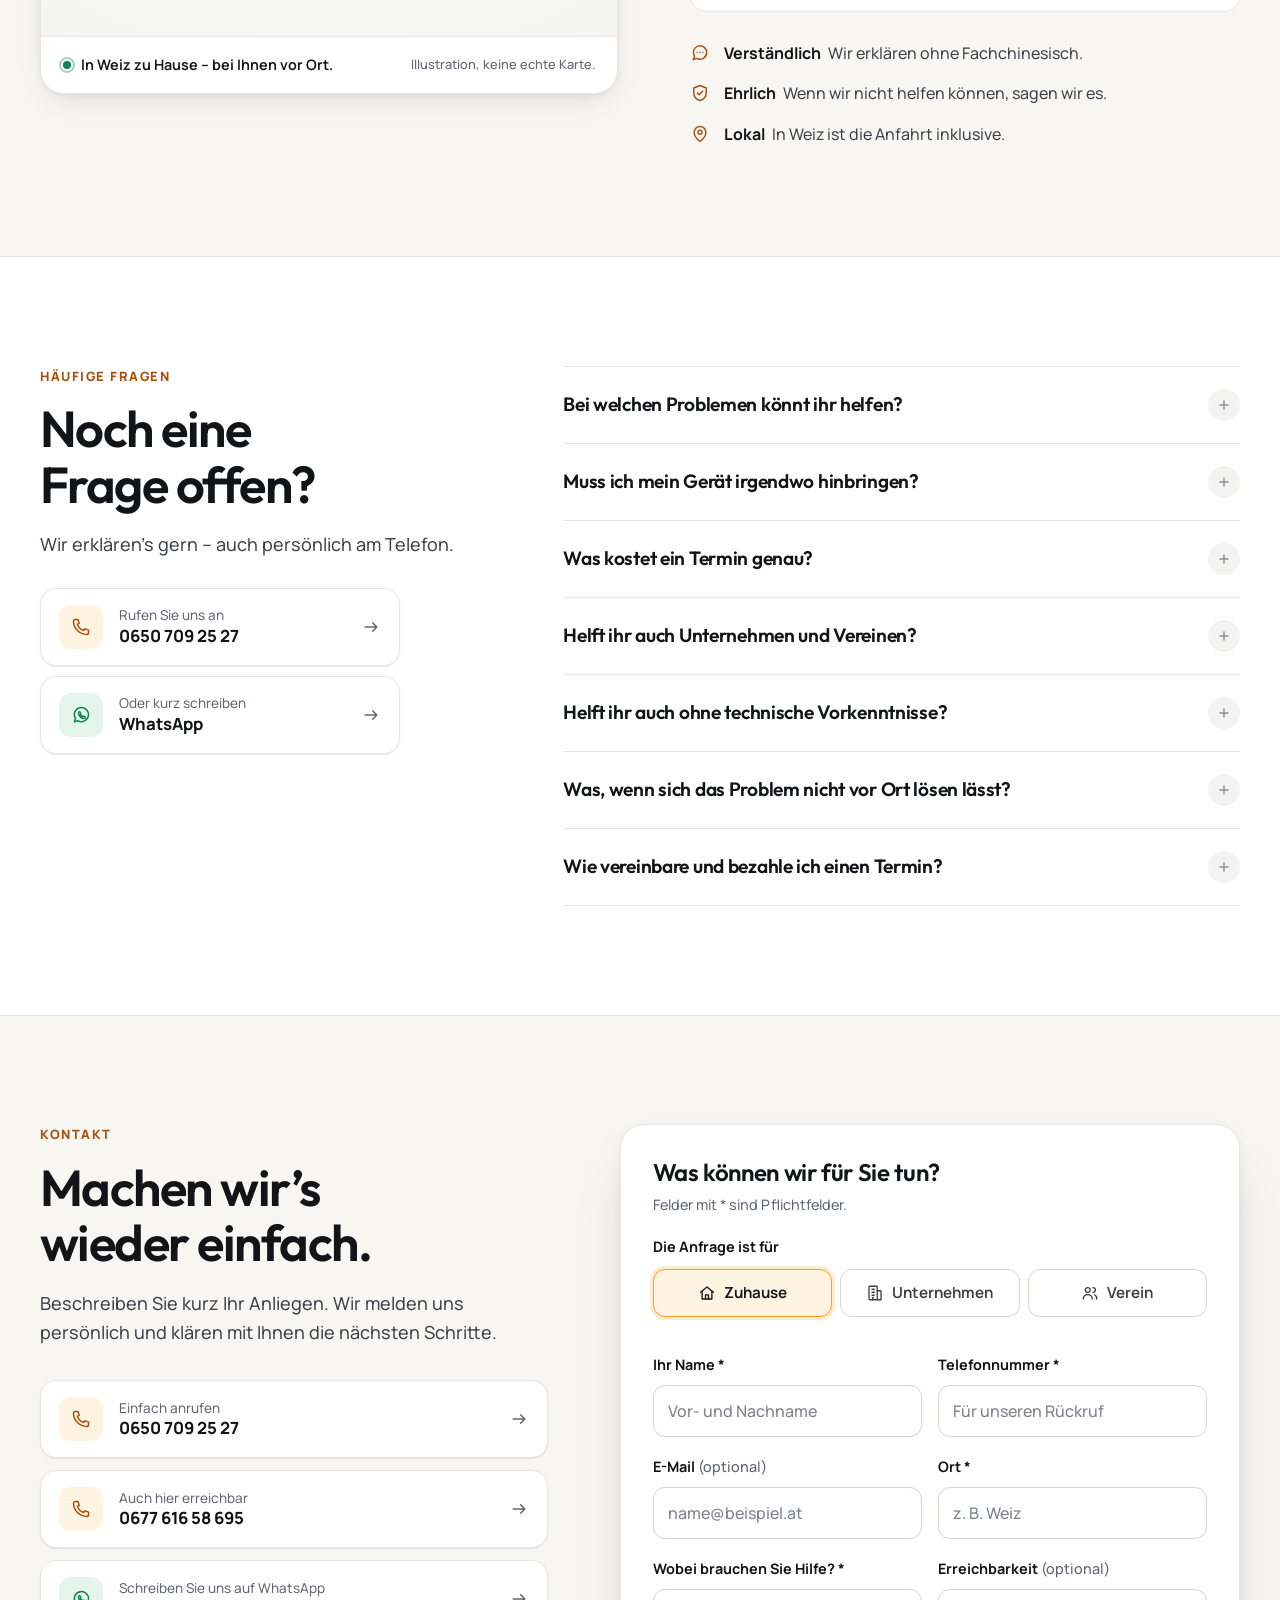
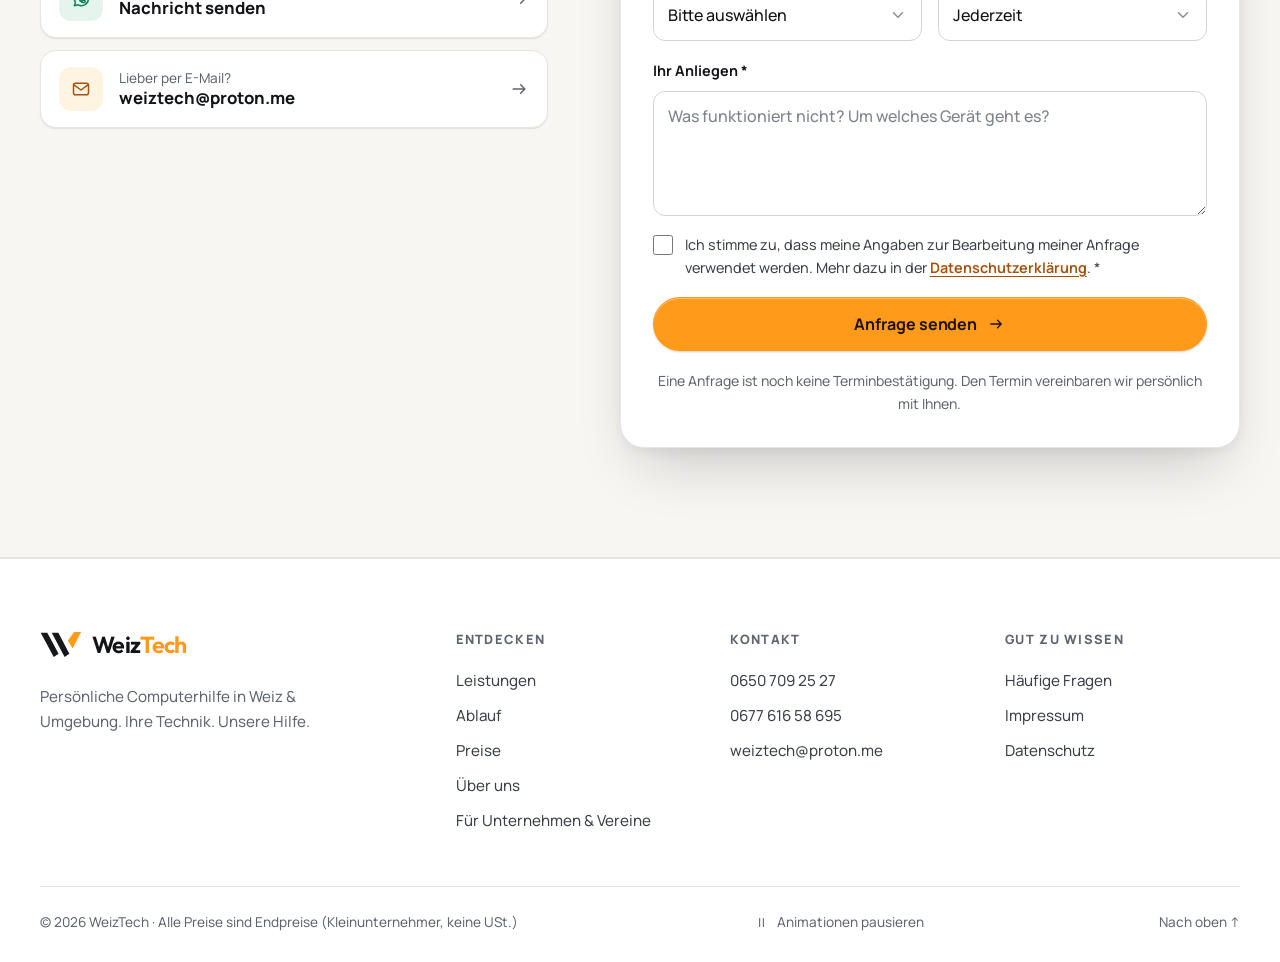
==== commit b1af02e0: "Add files via upload" ====
--- a/index.html
+++ b/index.html
@@ -352,7 +352,7 @@
        <tr><th scope="row">Anfahrt außerhalb von Weiz</th><td>nach Vereinbarung</td></tr>
       </tbody>
      </table>
-     <p class="fine-print">Alle Preise inklusive USt. Sie bezahlen nach der Arbeit.</p>
+     <p class="fine-print">Alle Preise sind Endpreise. Kein Ausweis der Umsatzsteuer aufgrund der Kleinunternehmerregelung (§ 6 Abs. 1 Z 27 UStG). Sie bezahlen nach der Arbeit.</p>
     </div>
 
     <div class="price-card">
@@ -437,7 +437,7 @@
     <div class="accordion">
      <details><summary>Bei welchen Problemen könnt ihr helfen?</summary><p>Wir unterstützen bei alltäglichen Problemen mit PC, Laptop, WLAN, Drucker und Zubehör. Dazu kommen Geräteeinrichtung, Datenübertragung und Kaufberatung. Wenn eine Reparatur einen Spezialbetrieb erfordert, sprechen wir das offen an.</p></details>
      <details><summary>Muss ich mein Gerät irgendwo hinbringen?</summary><p>Nein. Wir kommen zu Ihnen und arbeiten direkt vor Ort. Ihre Geräte werden weder abgeholt noch mitgenommen.</p></details>
-     <details><summary>Was kostet ein Termin genau?</summary><p data-promo>Während der Herbst-Aktion (bis 30. November) kosten die ersten 30 Minuten 35 € statt 45 €, inklusive Anfahrt innerhalb von Weiz. Jede weitere angefangene halbe Stunde kostet 20 €. Außerhalb von Weiz vereinbaren wir die Anfahrtskosten vorab. Alle Preise verstehen sich inklusive USt.</p><p data-regular>Die ersten 30 Minuten kosten 45 €, inklusive Anfahrt innerhalb von Weiz. Jede weitere angefangene halbe Stunde kostet 20 €. Außerhalb von Weiz vereinbaren wir die Anfahrtskosten vorab. Alle Preise verstehen sich inklusive USt.</p></details>
+     <details><summary>Was kostet ein Termin genau?</summary><p data-promo>Während der Herbst-Aktion (bis 30. November) kosten die ersten 30 Minuten 35 € statt 45 €, inklusive Anfahrt innerhalb von Weiz. Jede weitere angefangene halbe Stunde kostet 20 €. Außerhalb von Weiz vereinbaren wir die Anfahrtskosten vorab. Alle Preise sind Endpreise – als Kleinunternehmer verrechnen wir keine Umsatzsteuer.</p><p data-regular>Die ersten 30 Minuten kosten 45 €, inklusive Anfahrt innerhalb von Weiz. Jede weitere angefangene halbe Stunde kostet 20 €. Außerhalb von Weiz vereinbaren wir die Anfahrtskosten vorab. Alle Preise sind Endpreise – als Kleinunternehmer verrechnen wir keine Umsatzsteuer.</p></details>
      <details><summary>Helft ihr auch Unternehmen und Vereinen?</summary><p>Ja. Wir richten Arbeitsplätze, Büro-WLAN, Drucker, Firmen-E-Mail und Datensicherungen ein und betreuen Betriebe und Vereine auch laufend. Termine sind auf Wunsch auch abends oder samstags möglich. <a class="inline-link" href="unternehmen.html">Mehr zu IT für Betriebe</a></p></details>
      <details><summary>Helft ihr auch ohne technische Vorkenntnisse?</summary><p>Natürlich. Wir nehmen uns Zeit und erklären verständlich. Auch grundlegende Fragen zu Computer, E-Mail, Internet und Drucker sind bei uns richtig.</p></details>
      <details><summary>Was, wenn sich das Problem nicht vor Ort lösen lässt?</summary><p>Wir erklären, was möglich ist und welcher nächste Schritt sinnvoll wäre – zum Beispiel eine Werkstatt oder der Hersteller. Wie der Aufwand abgerechnet wird, besprechen wir vor Beginn.</p></details>
@@ -530,7 +530,7 @@
    <nav aria-label="Rechtliches"><h3>Gut zu wissen</h3><a href="#faq">Häufige Fragen</a><a href="impressum.html">Impressum</a><a href="datenschutz.html">Datenschutz</a></nav>
   </div>
   <div class="container footer-bottom">
-   <span>© <span id="year">2026</span> WeizTech · Alle Preise inkl. USt.</span>
+   <span>© <span id="year">2026</span> WeizTech · Alle Preise sind Endpreise (Kleinunternehmer, keine USt.)</span>
    <button type="button" class="footer-motion" id="global-motion" aria-pressed="false"><svg class="icon icon-pause" aria-hidden="true"><use href="#i-pause"/></svg><svg class="icon icon-play" aria-hidden="true"><use href="#i-play"/></svg><span class="global-motion-text">Animationen pausieren</span></button>
    <a href="#top">Nach oben ↑</a>
   </div>
